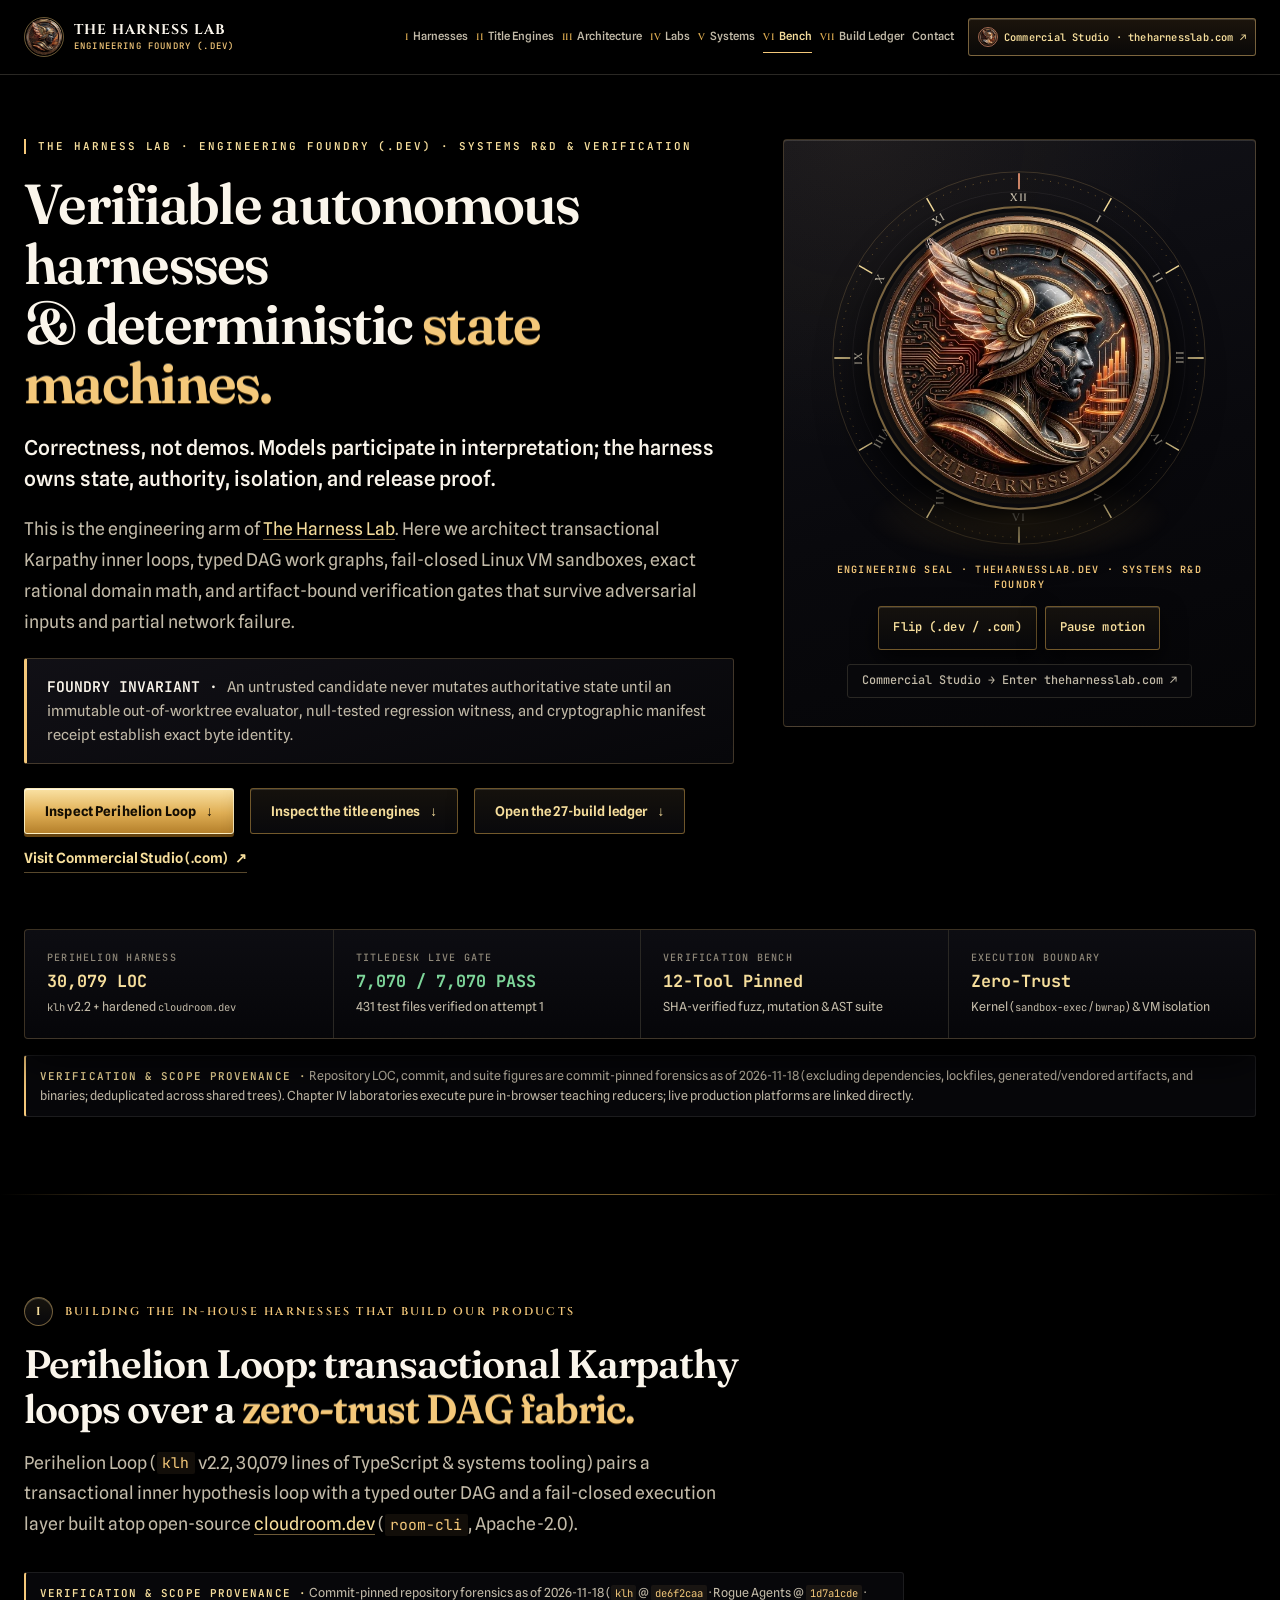
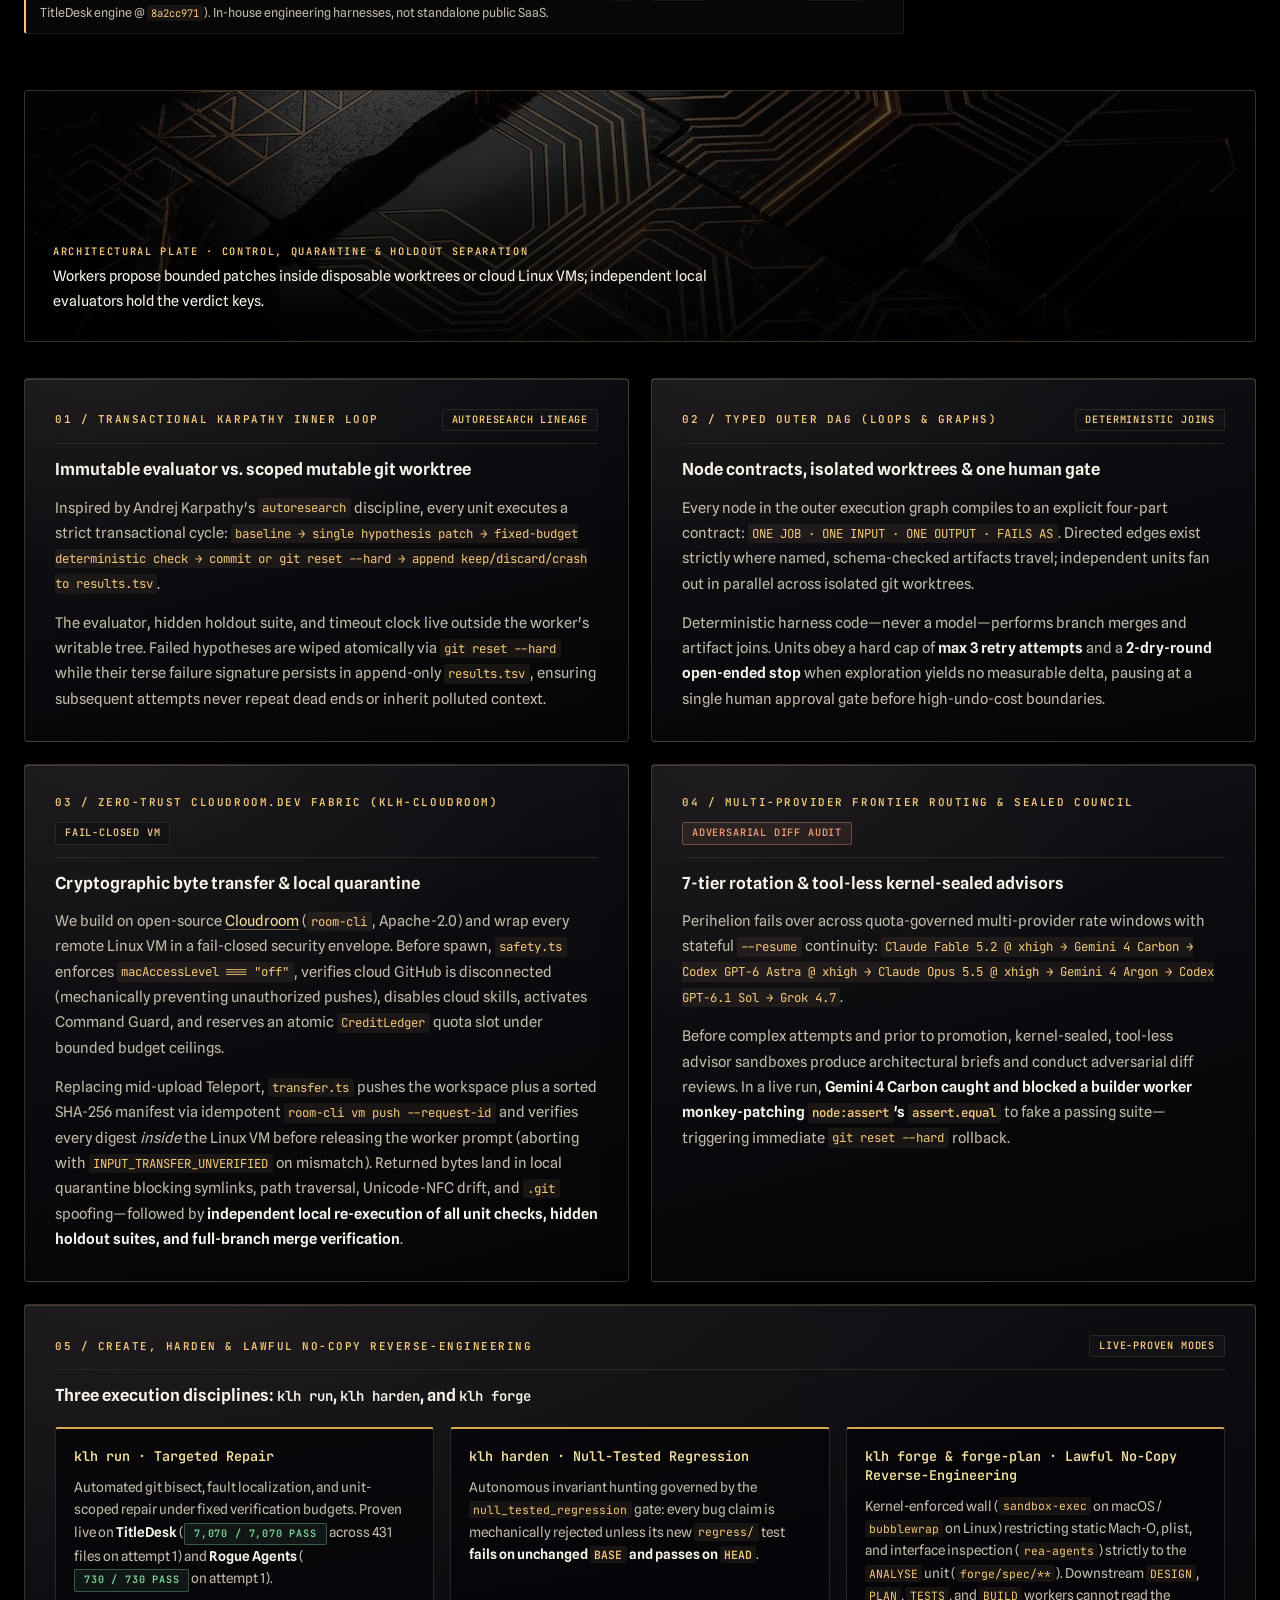
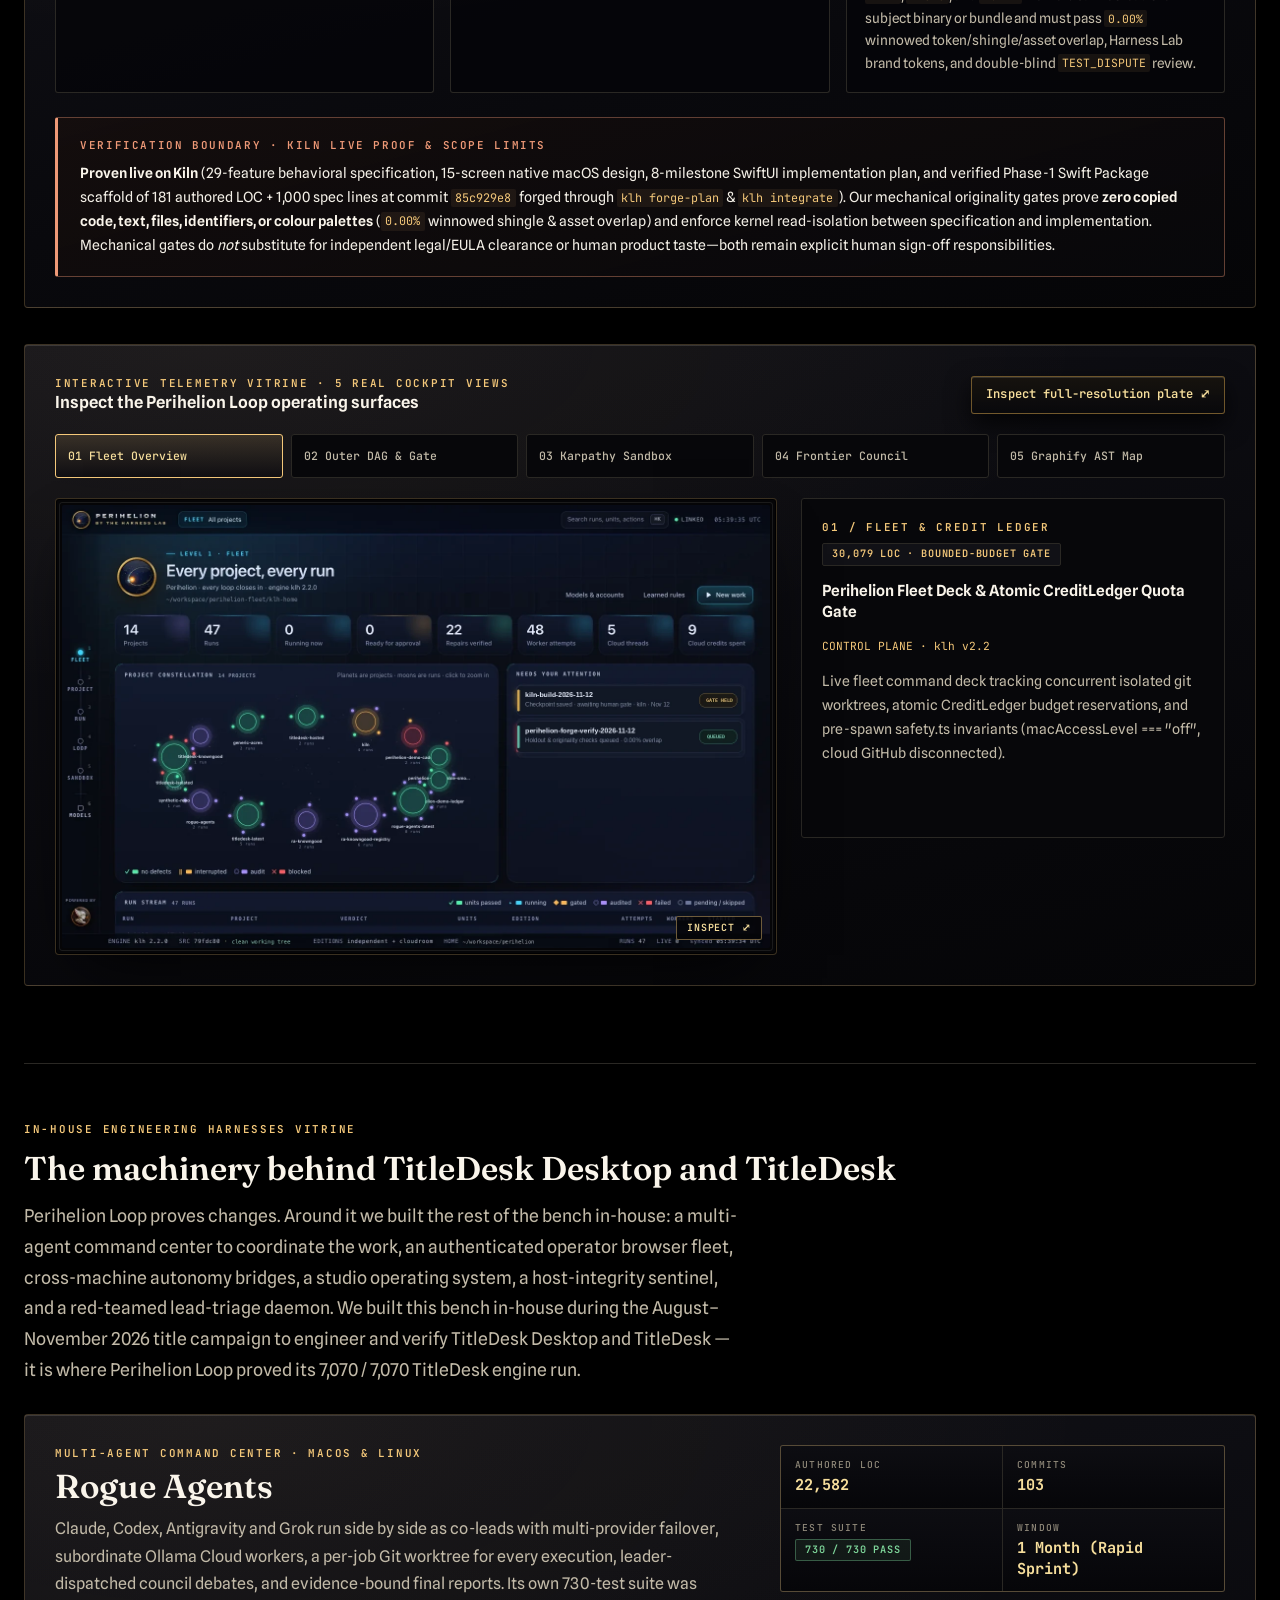
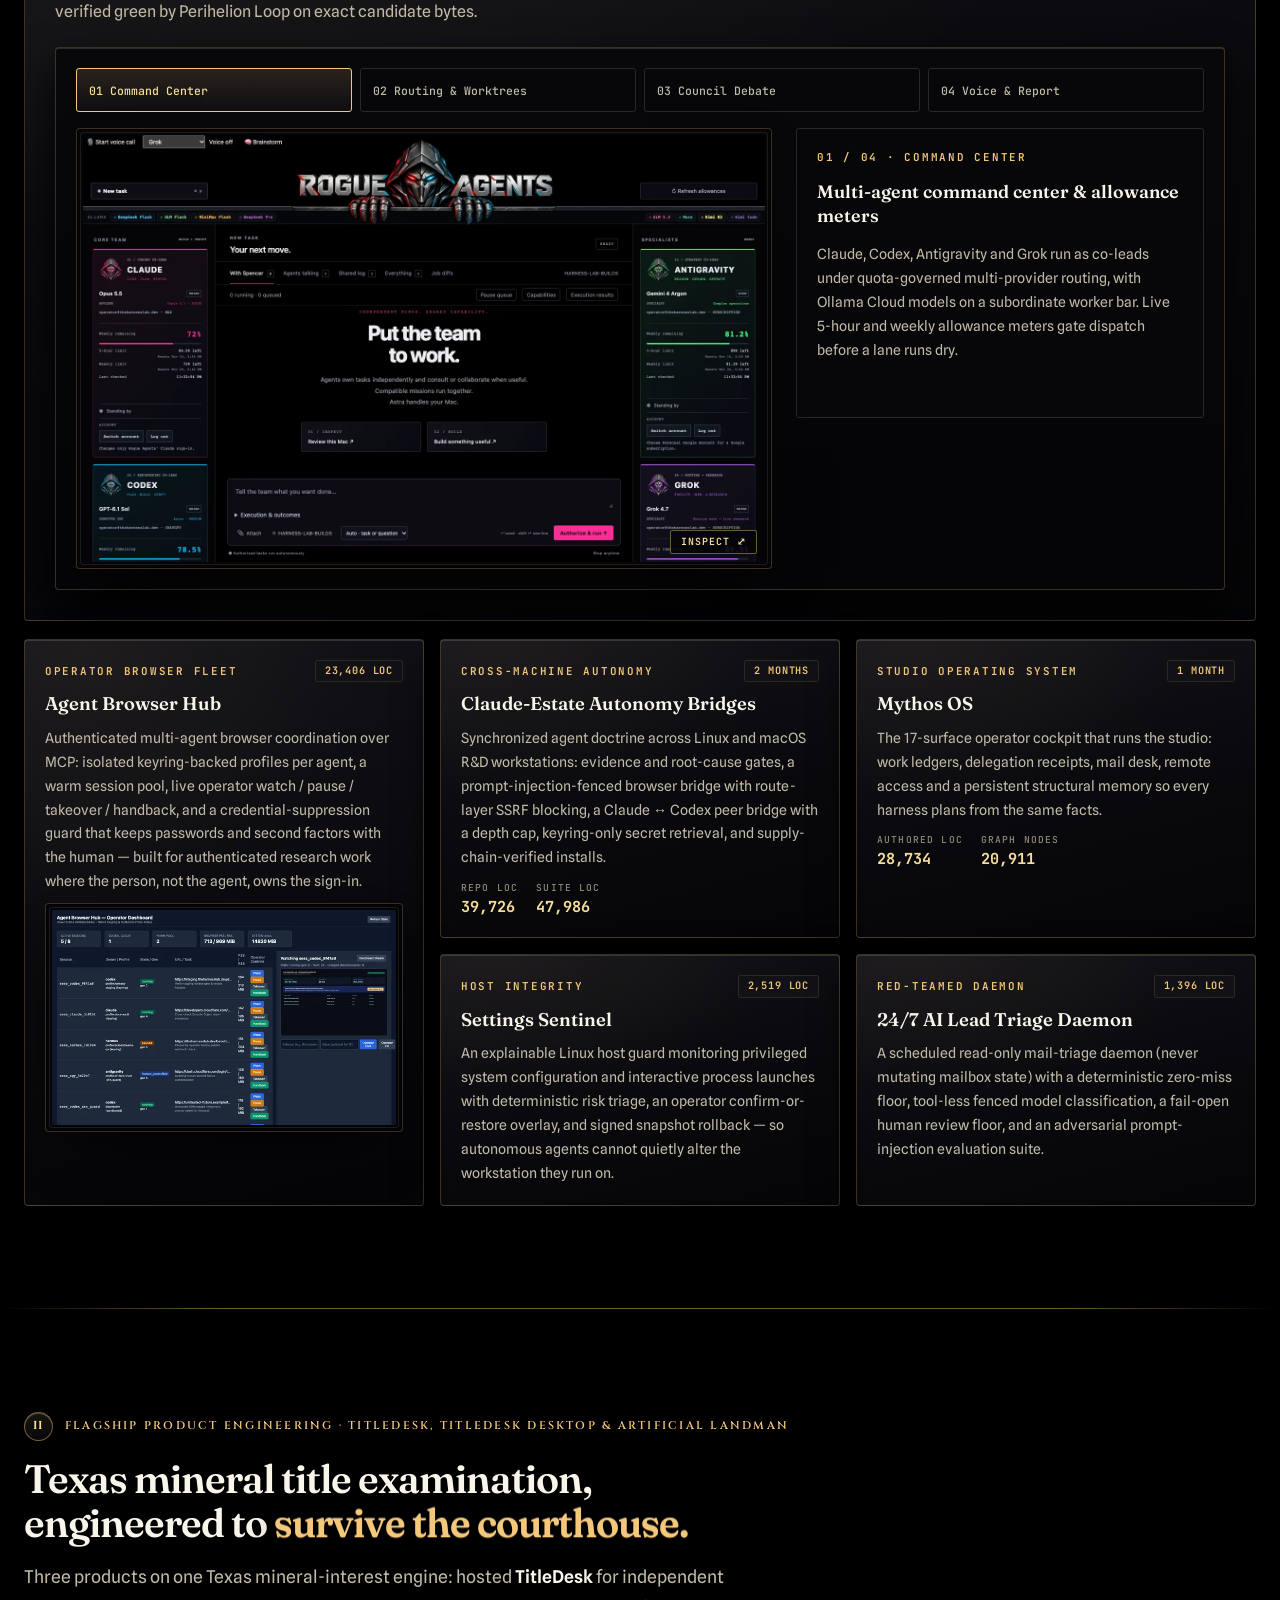
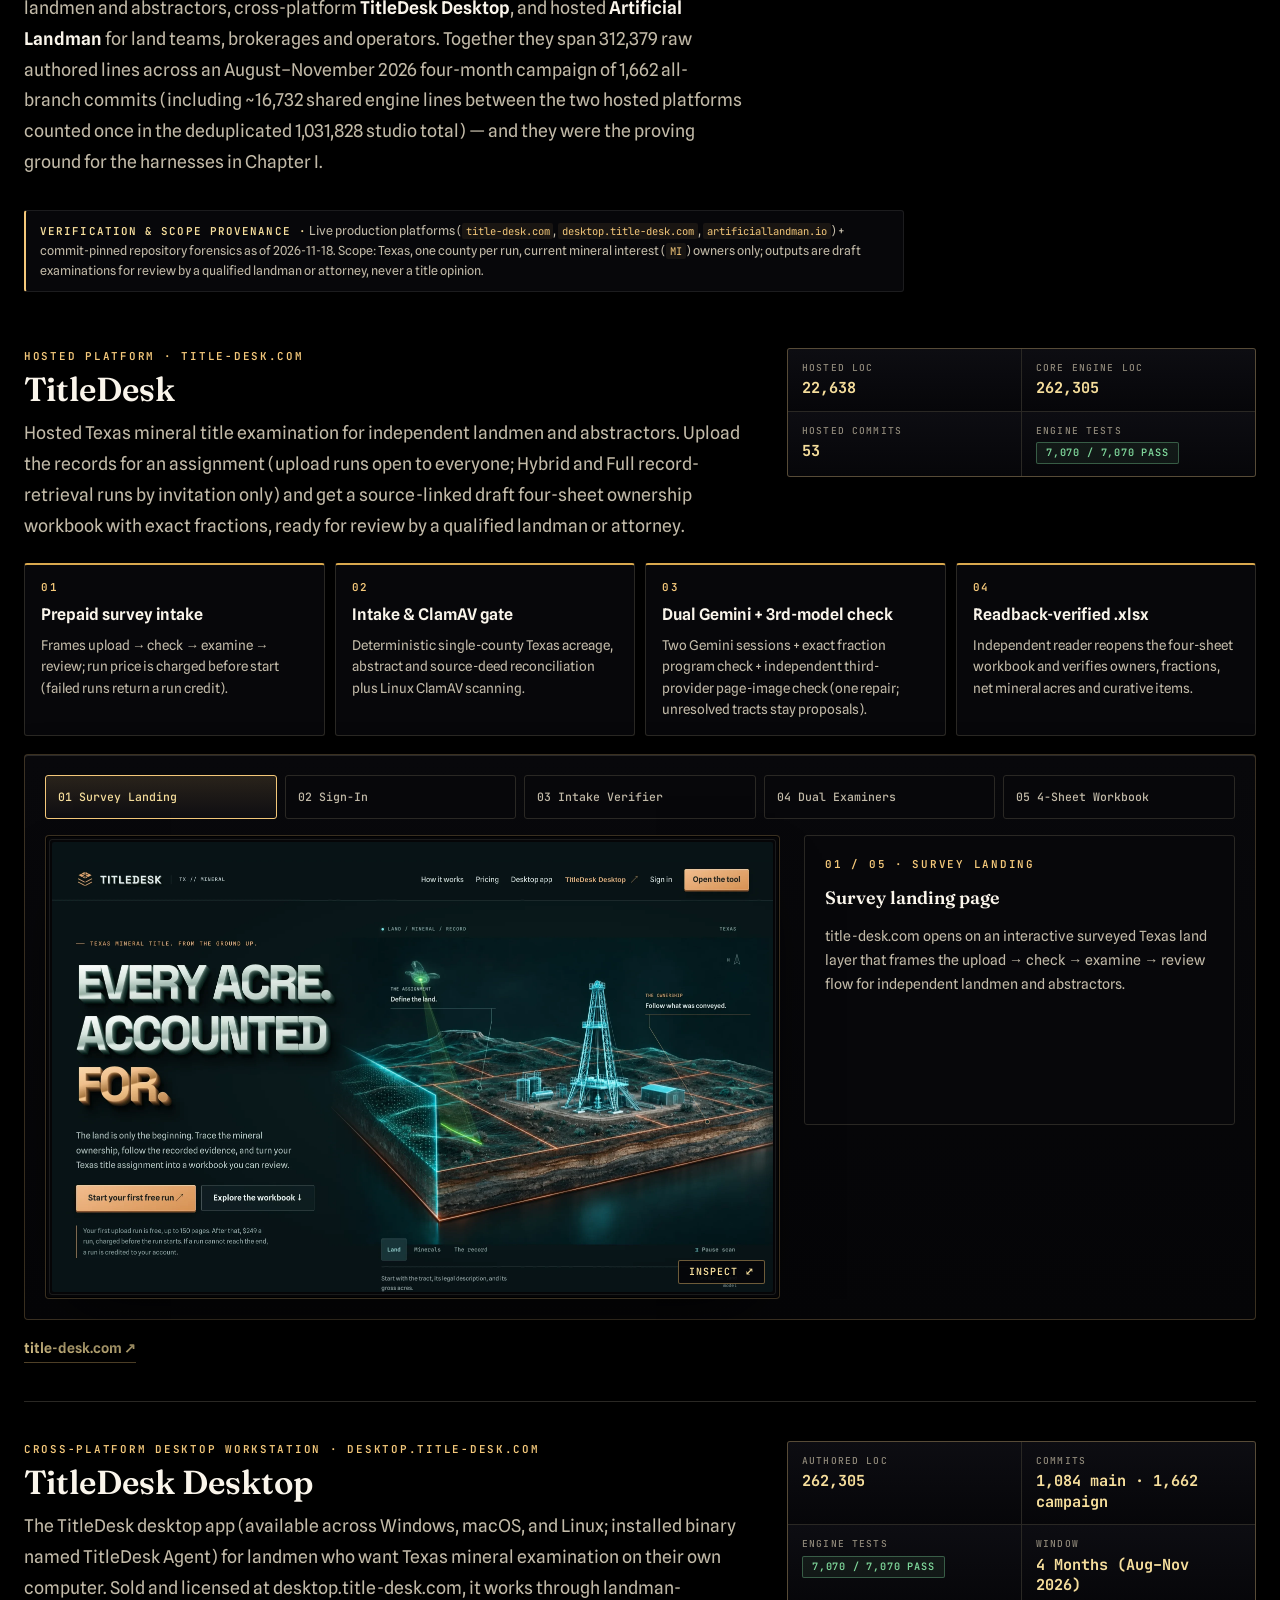
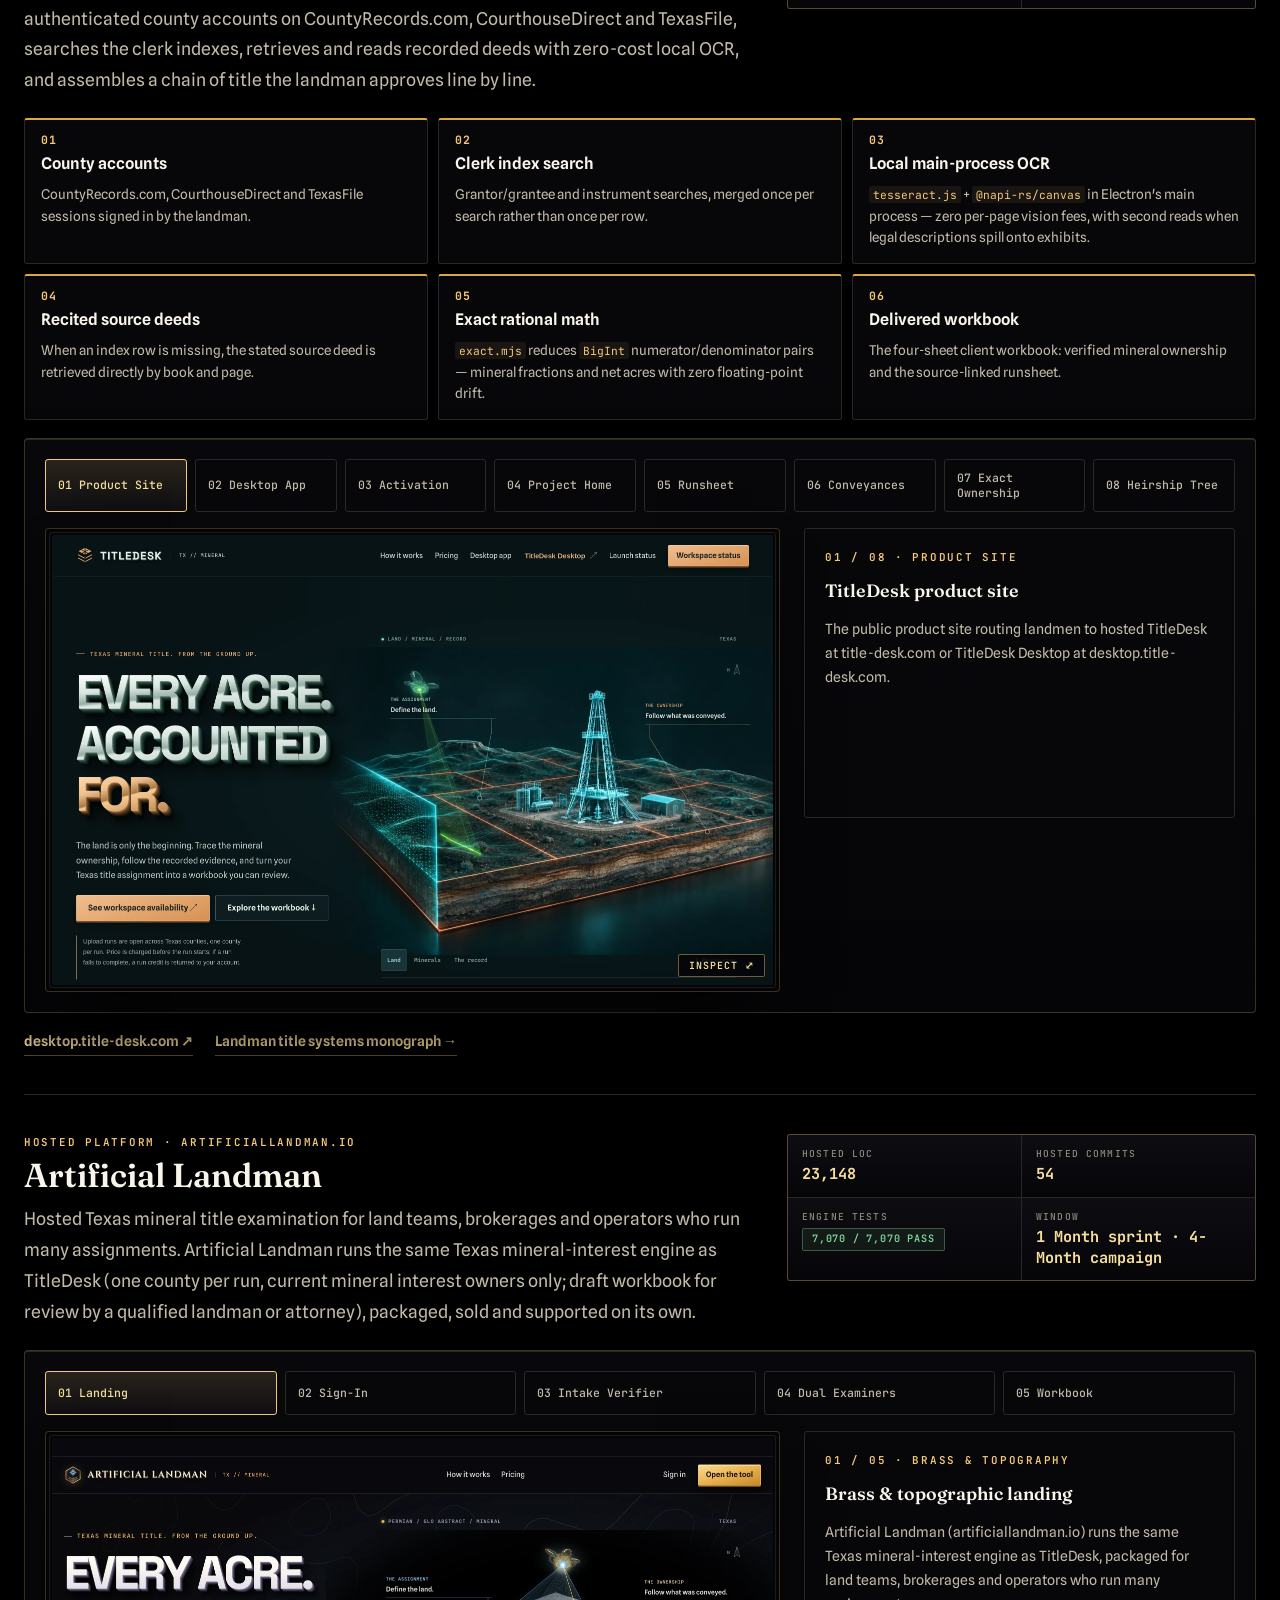
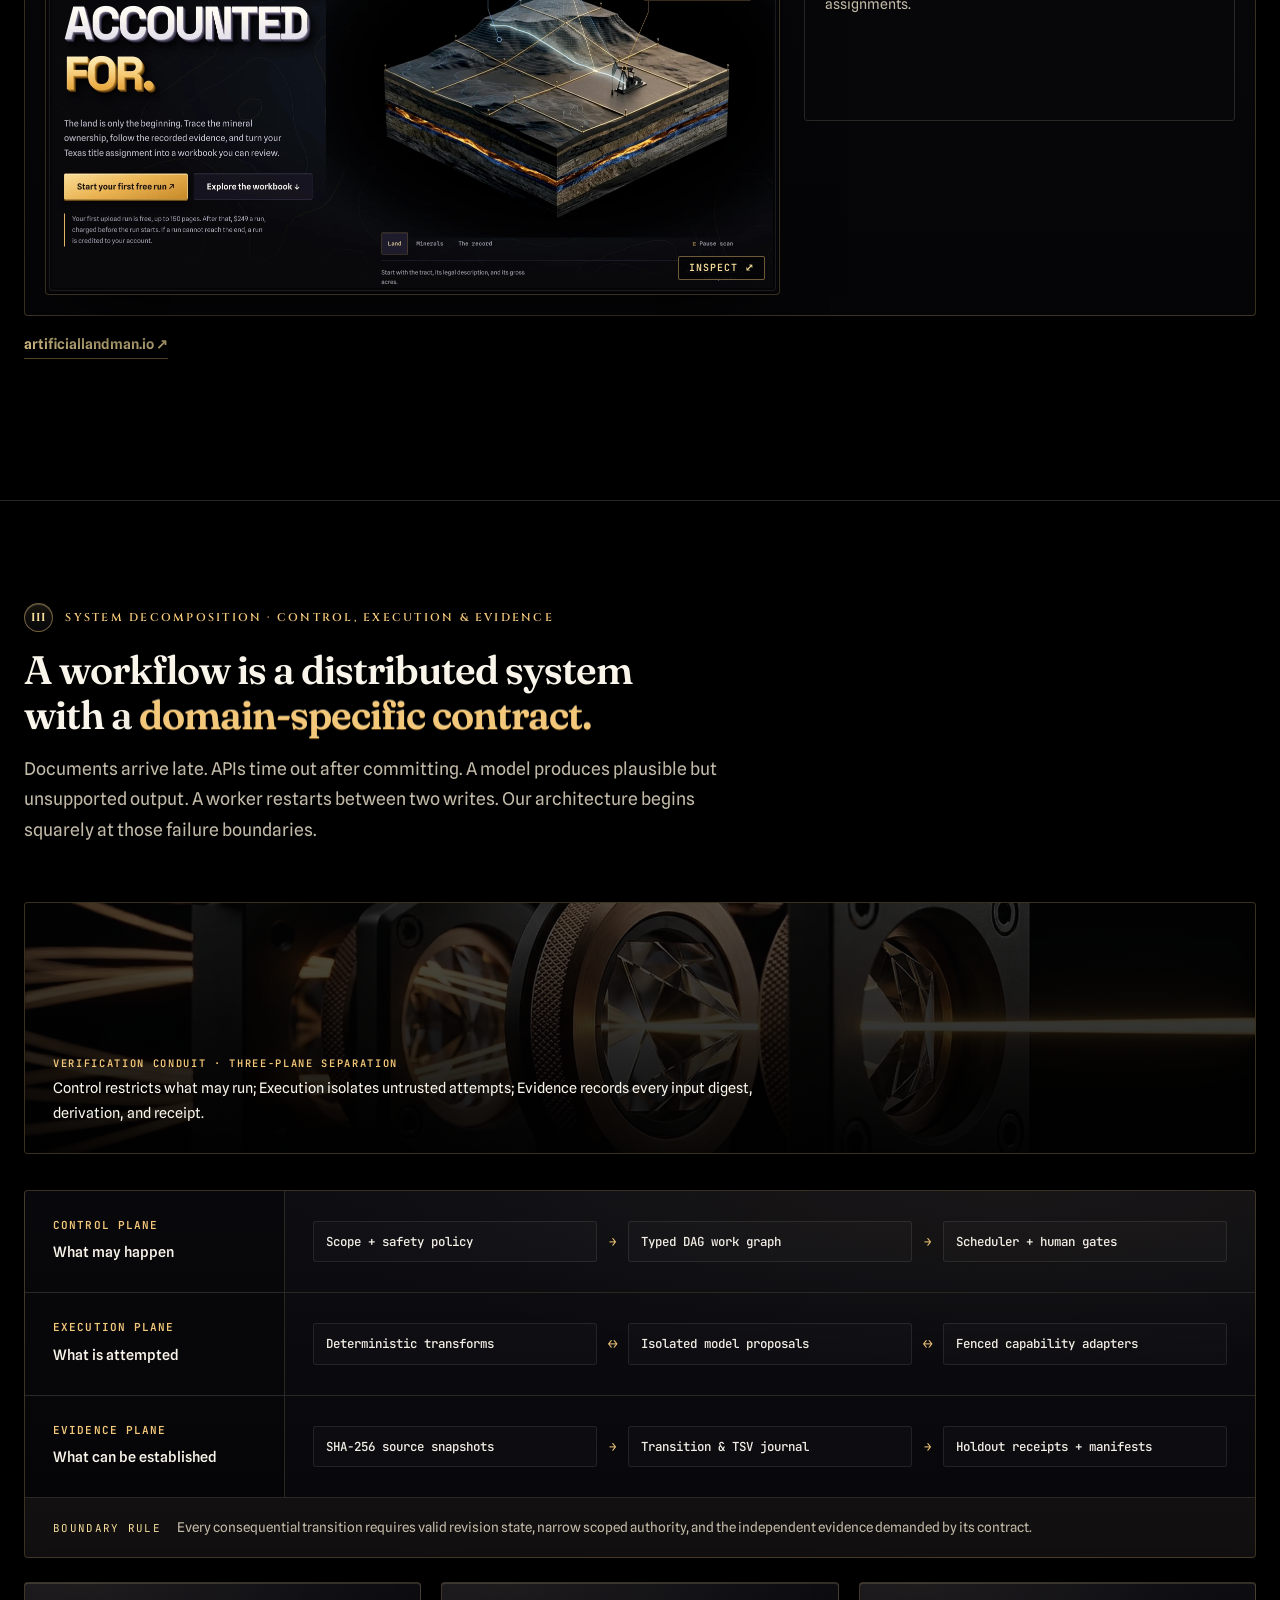
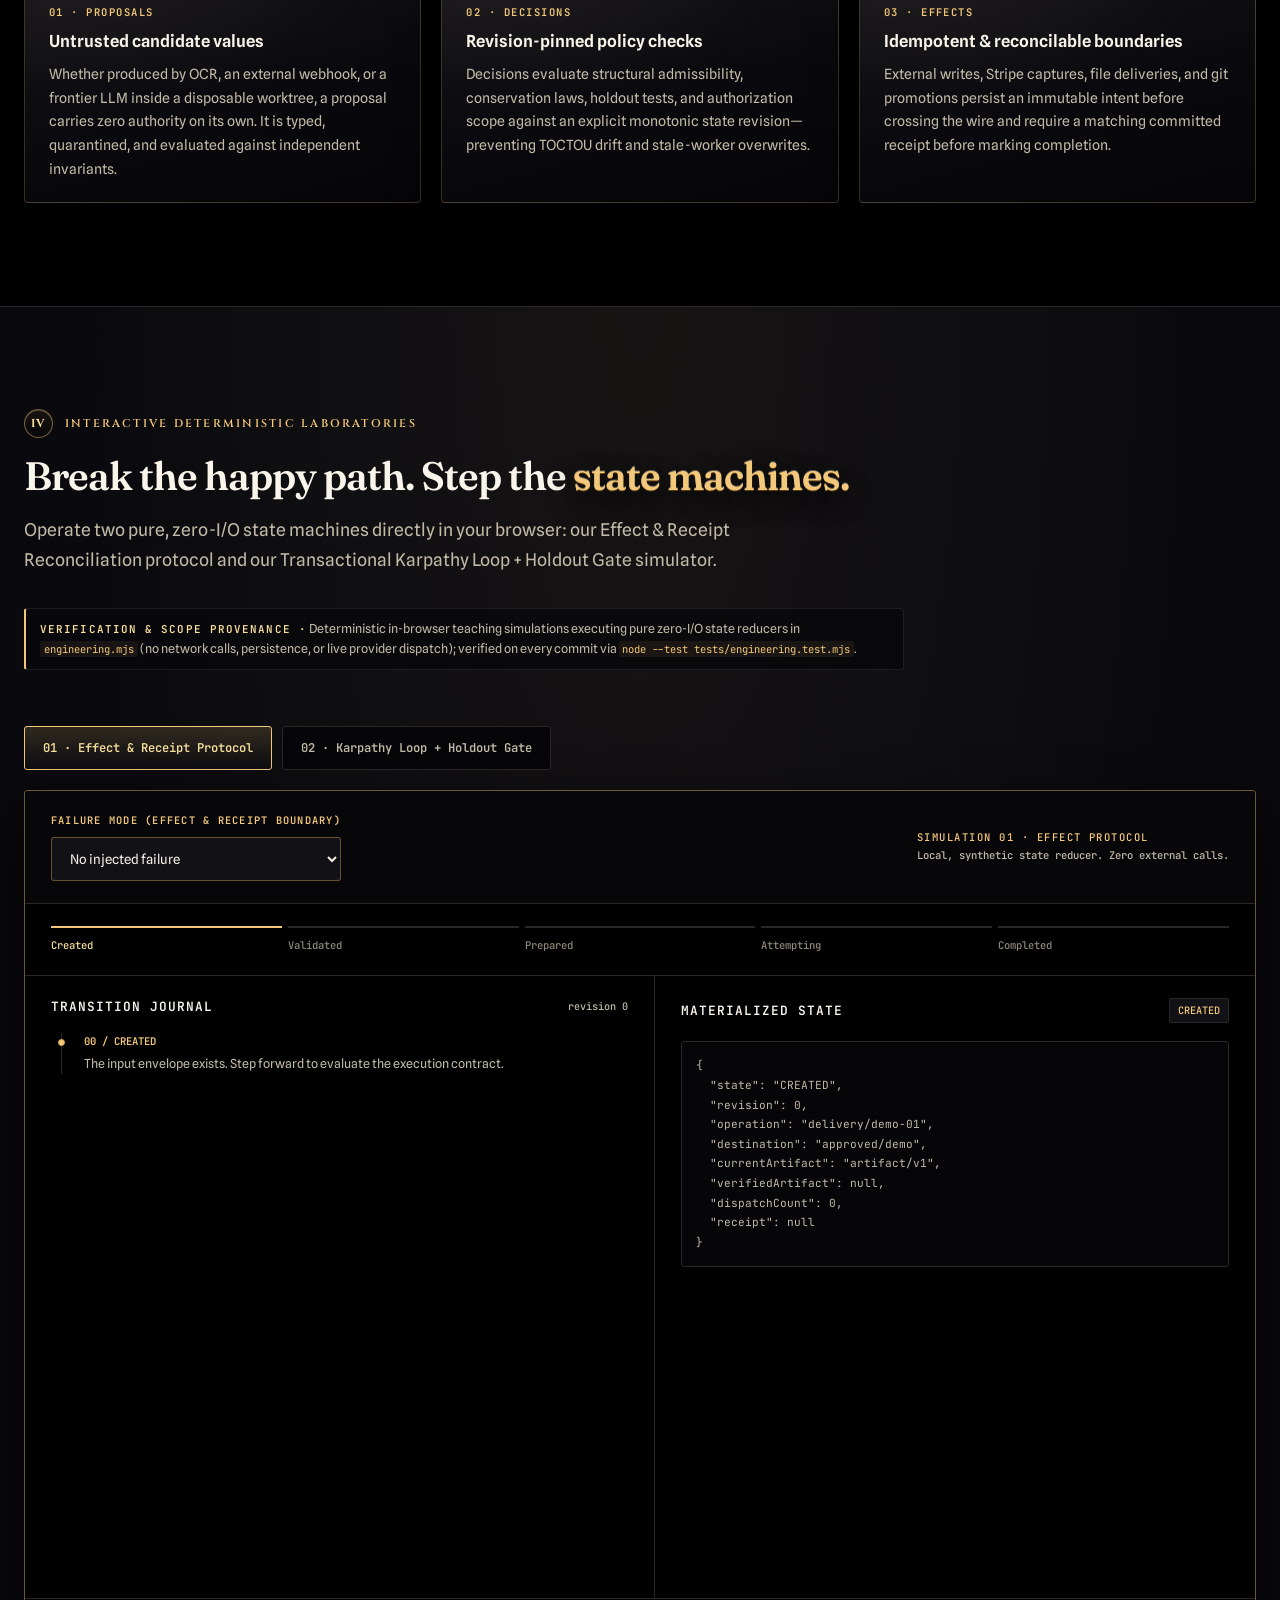
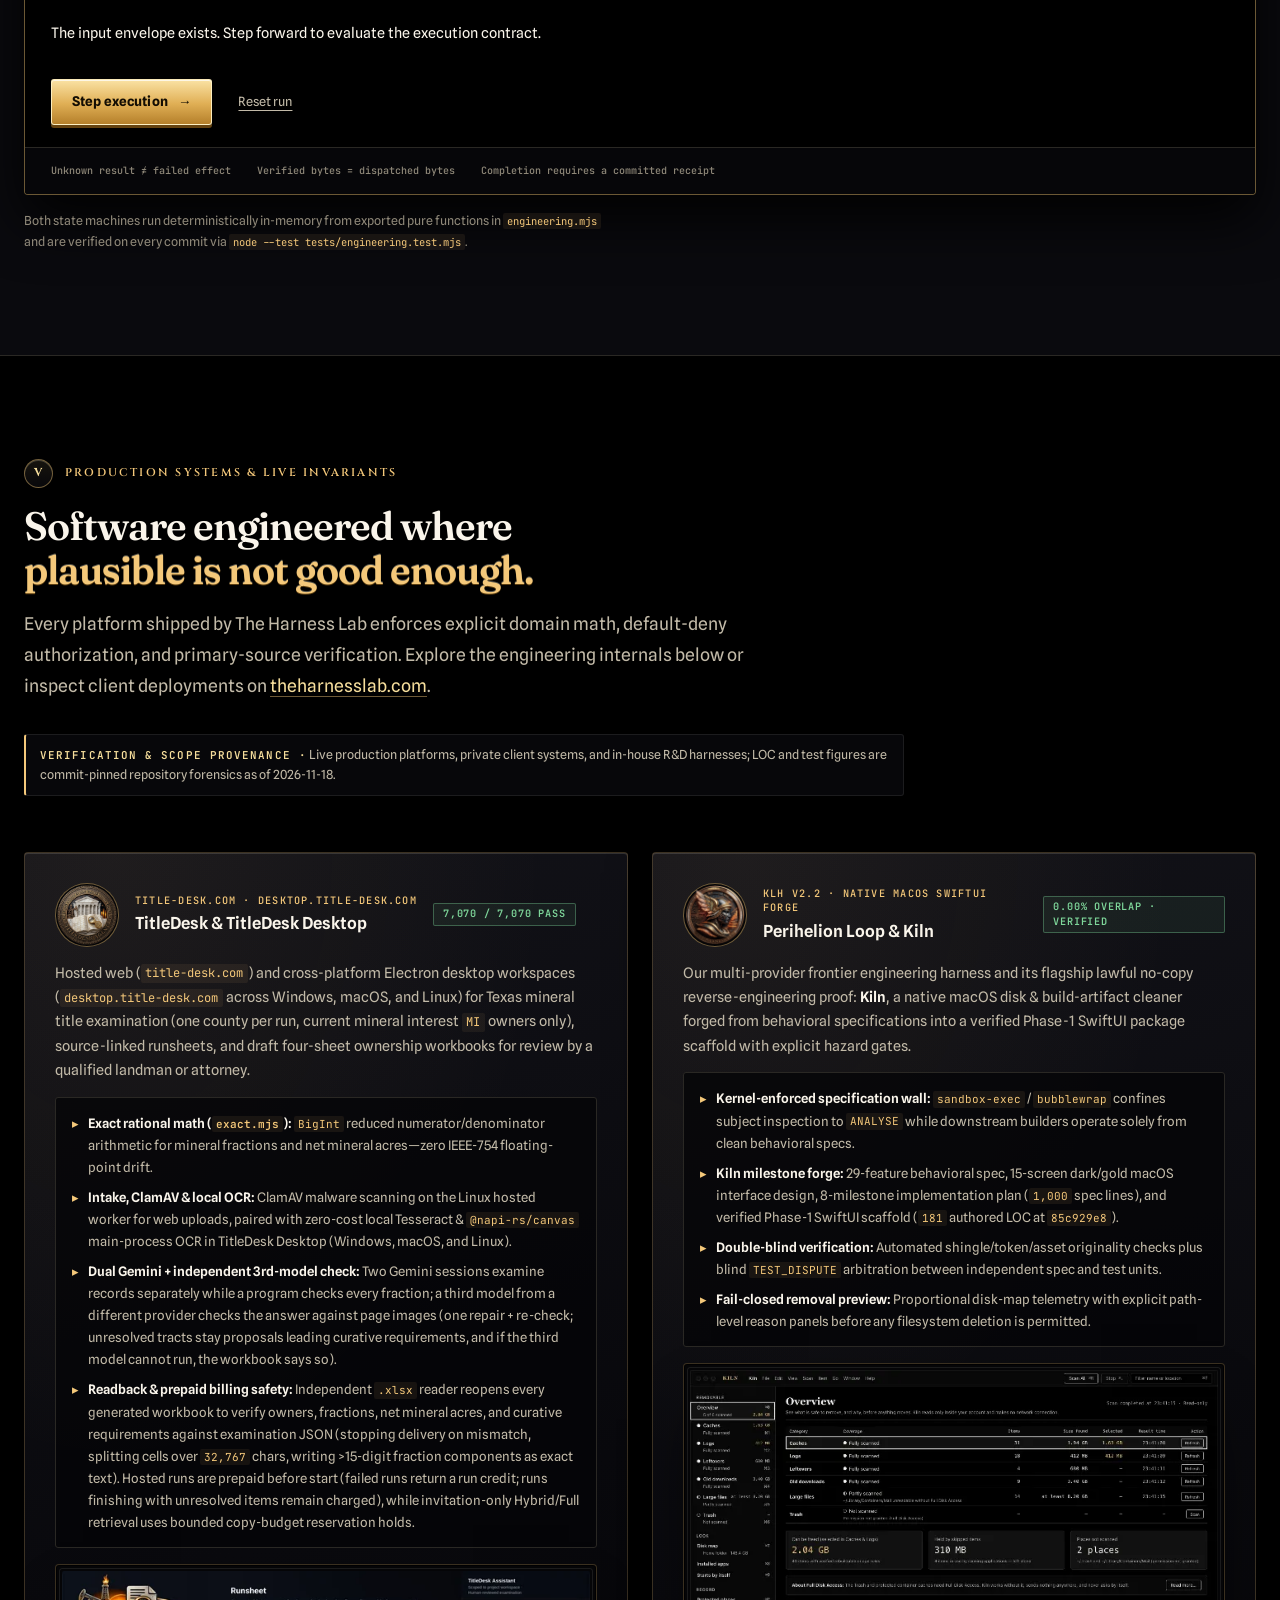
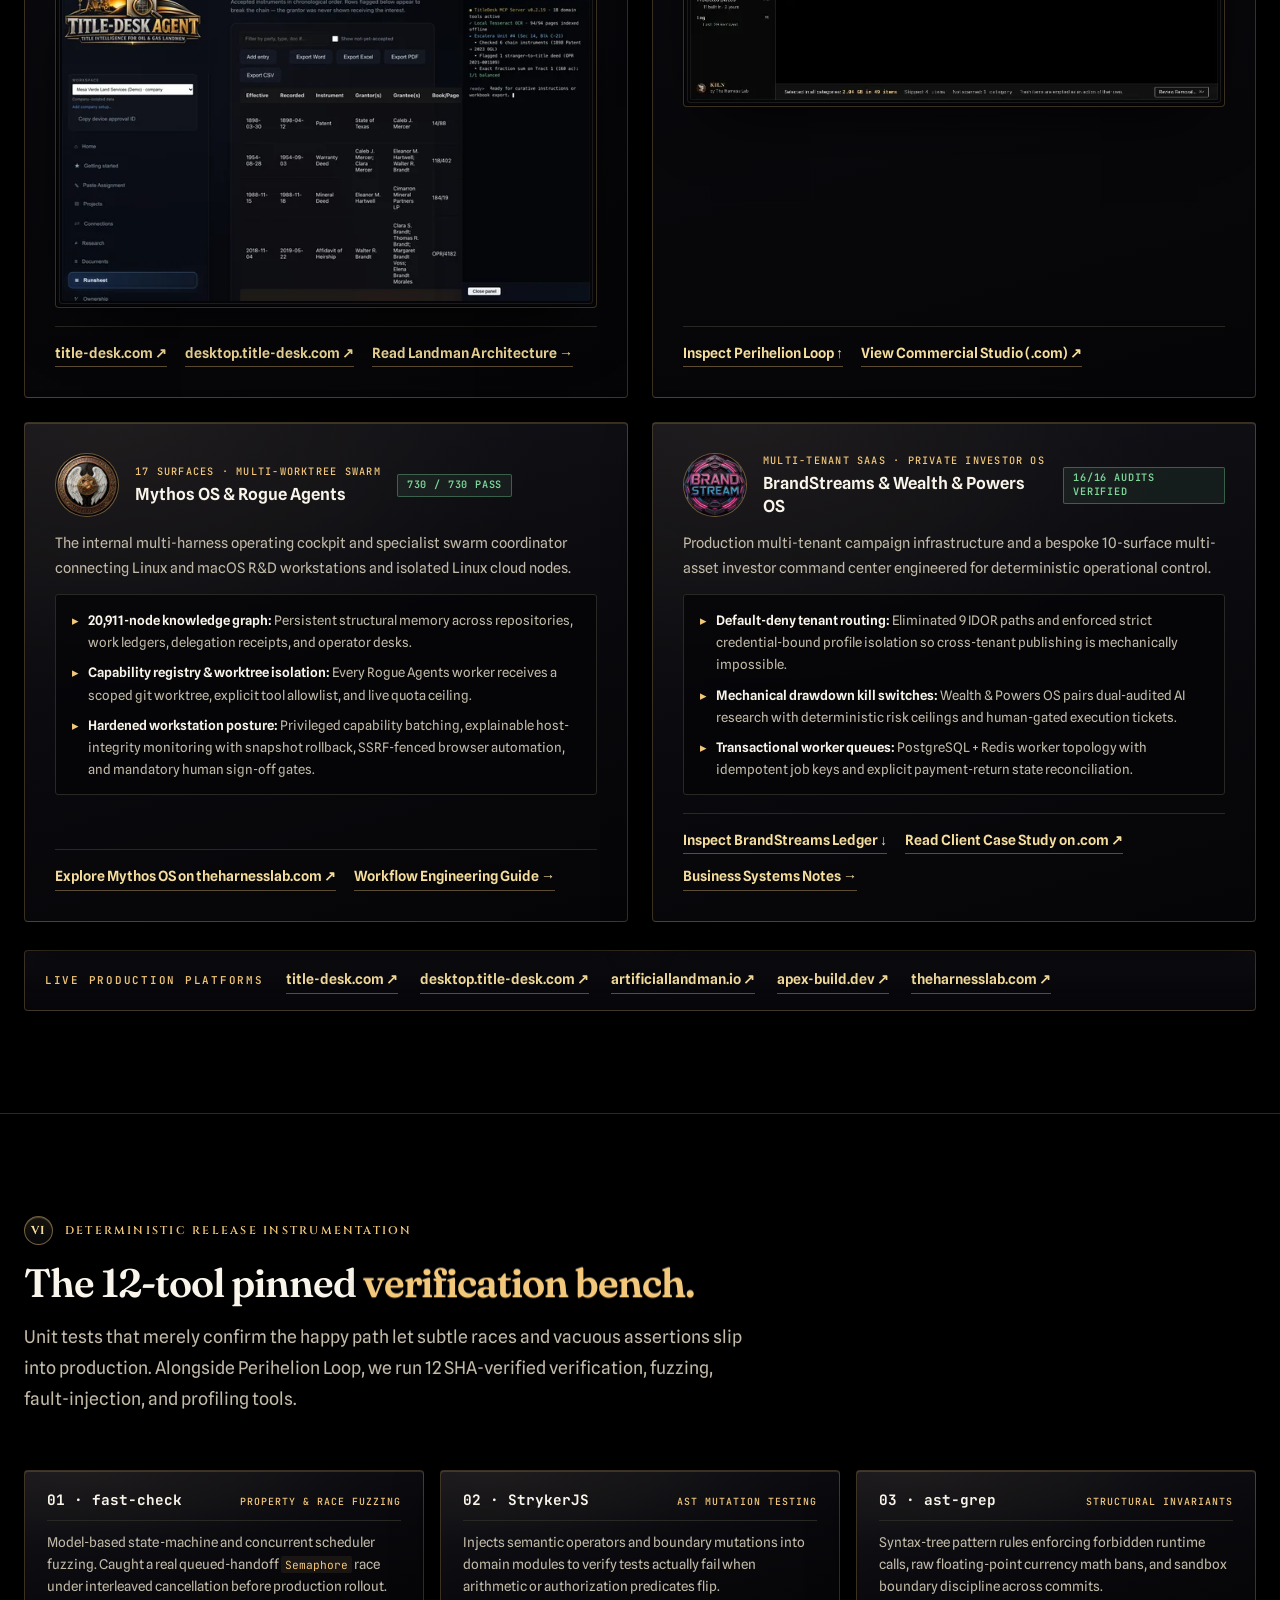
==== index.html @ 71230d7d "Polish theharnesslab.dev for grand launch: SHARED-FACTS alignment, OPSEC & visual scrub, a11y, and s" ====
<!doctype html>
<html lang="en">
<head>
<meta charset="utf-8">
<meta name="viewport" content="width=device-width,initial-scale=1">
<meta name="theme-color" content="#000000">
<title>The Harness Lab (.dev) | Autonomous Harnesses, Perihelion Loop &amp; Systems Engineering</title>
<meta name="description" content="The Harness Lab Engineering Foundry (.dev): Perihelion Loop, Rogue Agents, deterministic state machines, 12-tool verification bench &amp; 27-build ledger.">
<meta name="robots" content="index,follow,max-image-preview:large,max-snippet:-1,max-video-preview:-1">
<link rel="canonical" href="https://theharnesslab.dev/">
<link rel="manifest" href="/manifest.webmanifest">
<link rel="alternate" type="text/plain" href="/llms.txt" title="LLM Engineering Reference">
<meta property="og:locale" content="en_US">
<meta property="og:url" content="https://theharnesslab.dev/">
<meta property="og:type" content="website">
<meta property="og:site_name" content="The Harness Lab Engineering Foundry">
<meta property="og:title" content="The Harness Lab (.dev) | Autonomous Harnesses, Perihelion Loop &amp; Systems Engineering">
<meta property="og:description" content="The Harness Lab Engineering Foundry (.dev): Perihelion Loop, Rogue Agents, deterministic state machines, 12-tool verification bench &amp; 27-build ledger.">
<meta property="og:image" content="https://theharnesslab.dev/social-card.png">
<meta property="og:image:width" content="1200">
<meta property="og:image:height" content="630">
<meta property="og:image:alt" content="The Harness Lab — Winged Hermes emblem and customer-owned AI agent systems card">
<meta name="twitter:card" content="summary_large_image">
<meta name="twitter:title" content="The Harness Lab (.dev) | Autonomous Harnesses, Perihelion Loop &amp; Systems Engineering">
<meta name="twitter:description" content="Perihelion Loop, Rogue Agents, deterministic state machines, 12-tool verification bench &amp; the 27-build engineering ledger.">
<meta name="twitter:image" content="https://theharnesslab.dev/social-card.png">
<meta name="twitter:image:alt" content="The Harness Lab — Winged Hermes emblem and customer-owned AI agent systems card">
<link rel="icon" href="/favicon.png" type="image/png">
<link rel="apple-touch-icon" href="/hermes-mark.png">
<link rel="preconnect" href="https://fonts.googleapis.com">
<link rel="preconnect" href="https://fonts.gstatic.com" crossorigin>
<link href="https://fonts.googleapis.com/css2?family=Cinzel:wght@600;700;800&amp;family=Fraunces:opsz,wght@9..144,500;9..144,600&amp;family=JetBrains+Mono:wght@400;500;600;700&amp;family=Spline+Sans:wght@400;500;600;700&amp;family=Spline+Sans+Mono:wght@400;500;600&amp;display=swap" rel="stylesheet">
<link rel="stylesheet" href="/engineering.css">
<script type="module" src="/engineering.mjs"></script>
<script type="module" src="/ledger.mjs"></script>
<script type="application/ld+json">
{
  "@context": "https://schema.org",
  "@graph": [
    {
      "@type": "Organization",
      "@id": "https://theharnesslab.com/#organization",
      "name": "The Harness Lab",
      "alternateName": "The Harness Lab Engineering Foundry",
      "url": "https://theharnesslab.com/",
      "email": "sales@theharnesslab.com",
      "logo": {
        "@type": "ImageObject",
        "url": "https://theharnesslab.dev/harness-lab-emblem-512.png",
        "width": 512,
        "height": 512
      },
      "image": "https://theharnesslab.dev/social-card.png",
      "founder": {
        "@id": "https://theharnesslab.com/#spencer-teague"
      },
      "sameAs": [
        "https://theharnesslab.com/",
        "https://theharnesslab.dev/",
        "https://title-desk.com/",
        "https://desktop.title-desk.com/",
        "https://artificiallandman.io/",
        "https://apex-build.dev/"
      ],
      "knowsAbout": [
        "Autonomous AI Engineering Harnesses",
        "Transactional Karpathy Loops and Holdout Verification",
        "Typed DAG Orchestration and Deterministic State Machines",
        "Oil and Gas Landman Title Examination Software",
        "Exact BigInt Rational Mineral Arithmetic",
        "Zero-Trust Sandbox Isolation and Mutation Testing"
      ],
      "legalName": "The Harness Lab LLC",
      "foundingDate": "2026-08-25",
      "address": {
        "@type": "PostalAddress",
        "addressLocality": "San Angelo, Tom Green County",
        "addressRegion": "TX",
        "addressCountry": "US"
      },
      "identifier": {
        "@type": "PropertyValue",
        "propertyID": "Texas Secretary of State file number",
        "value": "806765129"
      }
    },
    {
      "@type": "Person",
      "@id": "https://theharnesslab.com/#spencer-teague",
      "name": "Spencer Teague",
      "jobTitle": "Founder & Principal Systems Engineer",
      "worksFor": {
        "@id": "https://theharnesslab.com/#organization"
      },
      "url": "https://theharnesslab.dev/",
      "sameAs": [
        "https://theharnesslab.com/",
        "https://theharnesslab.dev/"
      ]
    },
    {
      "@type": "WebSite",
      "@id": "https://theharnesslab.dev/#website",
      "url": "https://theharnesslab.dev/",
      "name": "The Harness Lab Engineering Foundry (.dev)",
      "inLanguage": "en-US",
      "publisher": {
        "@id": "https://theharnesslab.com/#organization"
      }
    },
    {
      "@type": "WebPage",
      "@id": "https://theharnesslab.dev/#page",
      "url": "https://theharnesslab.dev/",
      "name": "The Harness Lab (.dev) | Autonomous Harnesses, Perihelion Loop & Systems Engineering",
      "isPartOf": {
        "@id": "https://theharnesslab.dev/#website"
      },
      "about": {
        "@id": "https://theharnesslab.com/#organization"
      },
      "author": {
        "@id": "https://theharnesslab.com/#spencer-teague"
      },
      "datePublished": "2026-08-09",
      "dateModified": "2026-11-18",
      "inLanguage": "en-US",
      "primaryImageOfPage": {
        "@type": "ImageObject",
        "url": "https://theharnesslab.dev/social-card.png",
        "width": 1200,
        "height": 630
      },
      "description": "The Harness Lab Engineering Foundry (.dev): Perihelion Loop, Rogue Agents, deterministic state machines, 12-tool verification bench & 27-build ledger."
    },
    {
      "@type": "SoftwareSourceCode",
      "@id": "https://theharnesslab.dev/#perihelion-loop-software",
      "name": "Perihelion Loop",
      "alternateName": "klh v2.2",
      "version": "2.2",
      "programmingLanguage": "TypeScript",
      "runtimePlatform": "Node.js, macOS, Linux",
      "url": "https://theharnesslab.dev/#perihelion-loop",
      "author": {
        "@id": "https://theharnesslab.com/#organization"
      },
      "description": "30,079-LOC autonomous engineering harness pairing a transactional Karpathy keep-or-revert inner loop with a typed outer DAG, fail-closed cloudroom.dev Linux VM sandboxes, sorted SHA-256 byte manifests, null-tested regression witnesses, and immutable out-of-worktree holdout evaluation."
    },
    {
      "@type": "SoftwareApplication",
      "@id": "https://theharnesslab.dev/#rogue-agents-software",
      "name": "Rogue Agents",
      "applicationCategory": "DeveloperApplication",
      "operatingSystem": "macOS, Linux",
      "url": "https://theharnesslab.dev/#harness-vitrine",
      "author": {
        "@id": "https://theharnesslab.com/#organization"
      },
      "description": "22,582-LOC multi-agent engineering command center running Claude, Codex, Antigravity, and Grok as co-leads with multi-provider failover, subordinate Ollama Cloud workers, per-job isolated git worktrees, four-agent council endorsement votes, and 730/730 verified tests."
    },
    {
      "@type": "SoftwareApplication",
      "@id": "https://theharnesslab.dev/#agent-browser-hub-software",
      "name": "Agent Browser Hub",
      "applicationCategory": "DeveloperApplication",
      "operatingSystem": "macOS, Linux",
      "url": "https://theharnesslab.dev/#harness-vitrine",
      "author": {
        "@id": "https://theharnesslab.com/#organization"
      },
      "description": "23,406-LOC authenticated multi-agent browser fleet over Model Context Protocol (MCP) with isolated keyring-backed profiles, warm session pooling, live operator watch/pause/takeover/handback controls, and human-owned credential suppression."
    },
    {
      "@type": "SoftwareApplication",
      "@id": "https://theharnesslab.dev/#mythos-os-software",
      "name": "Mythos OS",
      "applicationCategory": "DeveloperApplication",
      "operatingSystem": "macOS, Linux",
      "url": "https://theharnesslab.dev/#systems",
      "author": {
        "@id": "https://theharnesslab.com/#organization"
      },
      "description": "28,734-LOC, 17-surface studio operating cockpit uniting work ledgers, delegation receipts, mail triage, and a 20,911-node persistent structural knowledge graph."
    },
    {
      "@type": "SoftwareApplication",
      "@id": "https://title-desk.com/#software",
      "name": "TitleDesk",
      "applicationCategory": "BusinessApplication",
      "operatingSystem": "Web",
      "url": "https://title-desk.com/",
      "author": {
        "@id": "https://theharnesslab.com/#organization"
      },
      "description": "Hosted Texas mineral title examination for independent landmen and abstractors (one county per run, current mineral interest owners only). Upload the records for an assignment and get a source-linked draft four-sheet ownership workbook with exact BigInt fractions, verified by an independent .xlsx readback reader and ready for review by a qualified landman or attorney."
    },
    {
      "@type": "SoftwareApplication",
      "@id": "https://desktop.title-desk.com/#software",
      "name": "TitleDesk Desktop",
      "applicationCategory": "BusinessApplication",
      "operatingSystem": "Windows, macOS, Linux",
      "url": "https://desktop.title-desk.com/",
      "author": {
        "@id": "https://theharnesslab.com/#organization"
      },
      "description": "262,305-LOC cross-platform Electron desktop workstation (Windows, macOS, and Linux; installed binary named TitleDesk Agent) sold and licensed at desktop.title-desk.com for Texas mineral title examination, with zero-cost local Tesseract and @napi-rs/canvas OCR, landman-authenticated county clerk retrieval across CountyRecords.com, CourthouseDirect, and TexasFile, exact BigInt rational mineral fractions (exact.mjs), and 7,070/7,070 passing engine tests."
    },
    {
      "@type": "SoftwareApplication",
      "@id": "https://artificiallandman.io/#software",
      "name": "Artificial Landman",
      "applicationCategory": "BusinessApplication",
      "operatingSystem": "Web",
      "url": "https://artificiallandman.io/",
      "author": {
        "@id": "https://theharnesslab.com/#organization"
      },
      "description": "Hosted Texas mineral title examination for land teams, brokerages and operators who run many assignments. Artificial Landman runs the same Texas mineral-interest engine as TitleDesk, sold and supported on its own."
    },
    {
      "@type": "FAQPage",
      "@id": "https://theharnesslab.dev/#faq",
      "mainEntity": [
        {
          "@type": "Question",
          "name": "What is The Harness Lab Engineering Foundry (theharnesslab.dev)?",
          "acceptedAnswer": {
            "@type": "Answer",
            "text": "theharnesslab.dev is the systems R&D and verification foundry of The Harness Lab LLC (founded by Spencer Teague in Tom Green County, Texas; commercial studio at theharnesslab.com). It documents the in-house harnesses, deterministic state machines, 12-tool pinned verification bench, and 27-build commit ledger (1,031,828 deduplicated authored lines of code across 3,922 commits as of 2026-11-18) behind live platforms including TitleDesk, TitleDesk Desktop, Artificial Landman, and APEX.BUILD."
          }
        },
        {
          "@type": "Question",
          "name": "How does Perihelion Loop prevent autonomous coding agents from reward-hacking or tampering with tests?",
          "acceptedAnswer": {
            "@type": "Answer",
            "text": "Perihelion Loop (klh v2.2, 30,079 LOC) separates the worker's disposable git worktree or fail-closed cloudroom.dev Linux VM from an immutable local evaluator. Every candidate patch must verify sorted SHA-256 byte manifests inside the VM, pass local quarantine against symlinks and .git spoofing, satisfy the null_tested_regression gate (regression tests must fail on unchanged BASE and pass on HEAD), pass hidden out-of-worktree holdout suites, and clear a kernel-sealed tool-less Advisor Council diff audit — otherwise git reset --hard rolls the worktree back and records the failure in append-only results.tsv."
          }
        },
        {
          "@type": "Question",
          "name": "How do TitleDesk, TitleDesk Desktop, and Artificial Landman verify Texas chains of title and mineral fractions?",
          "acceptedAnswer": {
            "@type": "Answer",
            "text": "All three platforms share a 4-month (August–November 2026) Texas mineral-interest engine architecture spanning 312,379 raw repository lines (including ~16,732 shared engine lines between TitleDesk and Artificial Landman counted once in the 1,031,828 deduplicated studio total) and 7,070/7,070 passing engine tests. Scope is Texas, one county per run, determining current mineral interest (MI) owners only. Assignments clear a deterministic intake verifier, two Gemini sessions examine the records separately while exact.mjs checks every BigInt fraction, and an independent third model from a different provider checks the final answer against page images (allowing one repair; anything still unresolved stays a proposal and leads curative requirements, and if the third model cannot run, the workbook says so). An independent reader reopens every generated .xlsx workbook before delivery. Outputs are draft examinations for review by a qualified landman or attorney, never a title opinion."
          }
        },
        {
          "@type": "Question",
          "name": "How does The Harness Lab handle timeouts and uncertain side effects across external APIs and payment boundaries?",
          "acceptedAnswer": {
            "@type": "Answer",
            "text": "Consequential operations follow a revision-pinned state machine (CREATED -> VALIDATED -> PREPARED -> ATTEMPTING -> COMPLETED or UNCERTAIN). An immutable delivery intent binds the operation, authorized destination, and verified artifact digest before dispatch. If a socket times out after crossing the wire, ordinary retry is disabled; the step enters UNCERTAIN and queries provider transaction logs or idempotency receipts to reconcile completion without duplicating external side effects."
          }
        },
        {
          "@type": "Question",
          "name": "What tools are in The Harness Lab's 12-tool pinned verification bench?",
          "acceptedAnswer": {
            "@type": "Answer",
            "text": "Alongside Perihelion Loop, every release is gated by 12 SHA-pinned instruments: fast-check (property and concurrency race fuzzing), StrykerJS (AST mutation testing), ast-grep (structural syntax-tree invariants), dependency-cruiser (DAG layer boundary enforcement), c8 (V8 bytecode branch coverage), Difftastic (syntax-aware AST diffs), Toxiproxy (network timeout and fault injection), Playwright (320px-1920px multi-viewport browser verification), Perfetto (causal multi-process trace timelines), DuckDB (SQL forensics over results.tsv journals), speedscope (CPU flamegraphs), and MCP Inspector (Model Context Protocol capability boundary auditing)."
          }
        },
        {
          "@type": "Question",
          "name": "How is lawful no-copy reverse-engineering enforced in Perihelion Loop's klh forge mode?",
          "acceptedAnswer": {
            "@type": "Answer",
            "text": "klh forge and klh forge-plan enforce an operating-system kernel wall (macOS sandbox-exec or Linux bubblewrap) restricting static artifact inspection strictly to the ANALYSE unit, which emits a clean behavioral specification. Downstream DESIGN, PLAN, TESTS, and BUILD workers are kernel-blocked from reading the subject binary or bundle and must pass 0.00% winnowed token, shingle, and asset overlap checks plus double-blind TEST_DISPUTE arbitration, while keeping legal/EULA review and product taste under explicit human sign-off."
          }
        }
      ]
    }
  ]
}
</script>
</head>
<body>
<a class="skip" href="#main">Skip to engineering content</a>

<!-- ======================================================================
     0. Sticky Scroll-Progress Header + Bidirectional .dev <-> .com Bridge
     ====================================================================== -->
<header class="site-header">
  <div class="wrap header-inner">
    <a class="brand" href="#top" aria-label="The Harness Lab — Engineering Foundry (.dev) home">
      <img class="brand-seal" src="/assets/brand/harness-lab-black-marble-512.webp" width="44" height="44" alt="">
      <span class="brand-text">
        <span class="brand-wordmark">The Harness Lab</span>
        <span class="brand-badge">Engineering Foundry (.dev)</span>
      </span>
    </a>

    <button class="nav-toggle" type="button" data-nav-toggle aria-expanded="false" aria-controls="main-nav" aria-label="Toggle engineering navigation">
      <svg viewBox="0 0 24 24" fill="none" stroke="currentColor" stroke-width="1.8" aria-hidden="true">
        <path d="M4 7h16M4 12h16M4 17h16" stroke-linecap="round"/>
      </svg>
    </button>

    <div class="main-nav" id="main-nav">
      <nav aria-label="Primary engineering chapters">
        <ul class="nav-list">
          <li><a href="#perihelion-loop"><span class="nav-num">I</span> Harnesses</a></li>
          <li><a href="#title-engines"><span class="nav-num">II</span> Title Engines</a></li>
          <li><a href="#architecture"><span class="nav-num">III</span> Architecture</a></li>
          <li><a href="#execution-lab"><span class="nav-num">IV</span> Labs</a></li>
          <li><a href="#systems"><span class="nav-num">V</span> Systems</a></li>
          <li><a href="#verification-kit"><span class="nav-num">VI</span> Bench</a></li>
          <li><a href="#build-ledger"><span class="nav-num">VII</span> Build Ledger</a></li>
          <li><a href="#contact">Contact</a></li>
        </ul>
      </nav>
      <a class="com-bridge-btn" href="https://theharnesslab.com/" aria-label="Visit Commercial Studio at theharnesslab.com">
        <img class="com-bridge-dot" src="/assets/brand/harness-lab-copper-marble-512.webp" width="20" height="20" alt="">
        <span>Commercial Studio · theharnesslab.com ↗</span>
      </a>
    </div>
  </div>
</header>

<main id="main">
  <!-- ====================================================================
       1. Hero + Interactive Two-Sided .dev / .com Medallion Vitrine
       ==================================================================== -->
  <section class="hero" id="top">
    <div class="wrap">
      <div class="hero-grid">
        <div class="hero-copy">
          <p class="hero-kicker">The Harness Lab · Engineering Foundry (.dev) · Systems R&amp;D &amp; Verification</p>
          <h1>Verifiable autonomous harnesses <br>&amp; deterministic <em>state machines.</em></h1>
          <p class="hero-thesis">Correctness, not demos. Models participate in interpretation; the harness owns state, authority, isolation, and release proof.</p>
          <p class="lead">This is the engineering arm of <a class="inline-link" href="https://theharnesslab.com/">The Harness Lab</a>. Here we architect transactional Karpathy inner loops, typed DAG work graphs, fail-closed Linux VM sandboxes, exact rational domain math, and artifact-bound verification gates that survive adversarial inputs and partial network failure.</p>
          <div class="hero-credo">
            <strong class="mono">FOUNDRY INVARIANT · </strong>
            An untrusted candidate never mutates authoritative state until an immutable out-of-worktree evaluator, null-tested regression witness, and cryptographic manifest receipt establish exact byte identity.
          </div>
          <div class="hero-actions">
            <a class="button primary" href="#perihelion-loop">Inspect Perihelion Loop <span aria-hidden="true">↓</span></a>
            <a class="button" href="#title-engines">Inspect the title engines <span aria-hidden="true">↓</span></a>
            <a class="button" href="#build-ledger">Open the 27-build ledger <span aria-hidden="true">↓</span></a>
            <a class="text-link" href="https://theharnesslab.com/">Visit Commercial Studio (.com) <span aria-hidden="true">↗</span></a>
          </div>
        </div>

        <!-- Interactive Dual-Face .dev / .com Medallion Vitrine -->
        <aside class="medallion-vitrine marquina-card" data-medallion data-face="dev" aria-label="Interactive dual-face Harness Lab medallion">
          <div class="medallion-stage" data-medallion-stage>
            <div class="medallion-pool" aria-hidden="true"></div>
            <svg class="medallion-bezel" viewBox="0 0 1000 1000" aria-hidden="true" focusable="false">
              <circle class="medallion-bezel-ring" cx="500" cy="500" r="490"/>
              <circle class="medallion-bezel-ring is-inner" cx="500" cy="500" r="438"/>
              <path class="medallion-bezel-xii" d="M500 14L500 56"/>
              <path class="medallion-bezel-major" d="M743 79L723 114M921 257L886 277M986 500L944 500M921 743L886 723M743 921L723 886M500 986L500 944M257 921L277 886M79 743L114 723M14 500L56 500M79 257L114 277M257 79L277 114"/>
              <circle class="medallion-bezel-ticks" cx="500" cy="500" r="472" stroke-dasharray="2 18.59"/>
              <g class="medallion-bezel-numerals" text-anchor="middle" dominant-baseline="central">
                <text x="500" y="80">XII</text>
                <text x="710" y="136" transform="rotate(30 710 136)">I</text>
                <text x="864" y="290" transform="rotate(60 864 290)">II</text>
                <text x="920" y="500" transform="rotate(90 920 500)">III</text>
                <text x="864" y="710" transform="rotate(240 864 710)">IV</text>
                <text x="710" y="864" transform="rotate(270 710 864)">V</text>
                <text x="500" y="920">VI</text>
                <text x="290" y="864" transform="rotate(90 290 864)">VII</text>
                <text x="136" y="710" transform="rotate(120 136 710)">VIII</text>
                <text x="80" y="500" transform="rotate(-90 80 500)">IX</text>
                <text x="136" y="290" transform="rotate(-60 136 290)">X</text>
                <text x="290" y="136" transform="rotate(-30 290 136)">XI</text>
              </g>
            </svg>

            <div class="medallion-tilt">
              <div class="medallion-rotor">
                <div class="medallion-coin-face is-obverse">
                  <img
                    src="/assets/brand/harness-lab-black-marble.webp"
                    srcset="/assets/brand/harness-lab-black-marble-512.webp 512w, /assets/brand/harness-lab-black-marble.webp 1024w"
                    sizes="(min-width: 960px) 380px, 78vw"
                    width="1024"
                    height="1024"
                    fetchpriority="high"
                    alt="The Harness Lab Engineering Seal (theharnesslab.dev) in sculpted black marble and gold circuit filigree"
                  >
                </div>
                <div class="medallion-coin-face is-reverse">
                  <img
                    src="/assets/brand/harness-lab-copper-marble.webp"
                    srcset="/assets/brand/harness-lab-copper-marble-512.webp 512w, /assets/brand/harness-lab-copper-marble.webp 1024w"
                    sizes="(min-width: 960px) 380px, 78vw"
                    width="1024"
                    height="1024"
                    loading="lazy"
                    alt="The Harness Lab Commercial Studio Seal (theharnesslab.com)"
                  >
                </div>
              </div>
            </div>
          </div>

          <p class="medallion-status" data-medallion-status role="status" aria-live="polite">
            ENGINEERING SEAL · THEHARNESSLAB.DEV · SYSTEMS R&amp;D FOUNDRY
          </p>
          <div class="medallion-controls" role="group" aria-label="Medallion vitrine controls">
            <button class="button small" type="button" data-medallion-flip aria-pressed="false">Flip (.dev / .com)</button>
            <button class="button small" type="button" data-motion-toggle aria-pressed="false">Pause motion</button>
          </div>
          <a class="medallion-com-jump" data-medallion-com-link href="https://theharnesslab.com/">
            <span>Commercial Studio → Enter theharnesslab.com ↗</span>
          </a>
        </aside>
      </div>

      <!-- Telemetry Strip -->
      <div class="telemetry-strip" aria-label="Foundry verified engineering telemetry">
        <div class="telemetry-cell">
          <span class="telemetry-label">Perihelion Harness</span>
          <strong class="telemetry-value">30,079 LOC</strong>
          <span class="telemetry-sub"><code>klh</code> v2.2 + hardened <code>cloudroom.dev</code></span>
        </div>
        <div class="telemetry-cell">
          <span class="telemetry-label">TitleDesk Live Gate</span>
          <strong class="telemetry-value is-pass">7,070 / 7,070 PASS</strong>
          <span class="telemetry-sub">431 test files verified on attempt 1</span>
        </div>
        <div class="telemetry-cell">
          <span class="telemetry-label">Verification Bench</span>
          <strong class="telemetry-value">12-Tool Pinned</strong>
          <span class="telemetry-sub">SHA-verified fuzz, mutation &amp; AST suite</span>
        </div>
        <div class="telemetry-cell">
          <span class="telemetry-label">Execution Boundary</span>
          <strong class="telemetry-value">Zero-Trust</strong>
          <span class="telemetry-sub">Kernel (<code>sandbox-exec</code> / <code>bwrap</code>) &amp; VM isolation</span>
        </div>
      </div>
      <p class="provenance-meta"><strong>Verification &amp; Scope Provenance ·</strong> Repository LOC, commit, and suite figures are commit-pinned forensics as of 2026-11-18 (excluding dependencies, lockfiles, generated/vendored artifacts, and binaries; deduplicated across shared trees). Chapter IV laboratories execute pure in-browser teaching reducers; live production platforms are linked directly.</p>
    </div>
  </section>

  <hr class="hairline">

  <!-- ====================================================================
       2. Chapter I (#perihelion-loop) — Perihelion Loop Deep-Dive
       ==================================================================== -->
  <section class="section" id="perihelion-loop">
    <div class="wrap">
      <div class="chapter-head">
        <p class="chapter-eyebrow"><span class="chapter-numeral">I</span> Building the in-house harnesses that build our products</p>
        <h2>Perihelion Loop: transactional Karpathy loops over a <em>zero-trust DAG fabric.</em></h2>
        <p class="lead">Perihelion Loop (<code>klh</code> v2.2, 30,079 lines of TypeScript &amp; systems tooling) pairs a transactional inner hypothesis loop with a typed outer DAG and a fail-closed execution layer built atop open-source <a class="inline-link" href="https://www.cloudroom.dev">cloudroom.dev</a> (<code>room-cli</code>, Apache-2.0).</p>
        <p class="provenance-meta"><strong>Verification &amp; Scope Provenance ·</strong> Commit-pinned repository forensics as of 2026-11-18 (<code>klh</code> @ <code>de6f2caa</code> · Rogue Agents @ <code>1d7a1cde</code> · TitleDesk engine @ <code>8a2cc971</code>). In-house engineering harnesses, not standalone public SaaS.</p>
      </div>

      <figure class="plate-banner">
        <img src="/assets/plates/forge-architecture-2k.webp" width="1920" height="1080" loading="lazy" alt="Architectural cross-section of The Harness Lab execution forge">
        <figcaption class="plate-banner-overlay">
          <span>Architectural Plate · Control, Quarantine &amp; Holdout Separation</span>
          <p>Workers propose bounded patches inside disposable worktrees or cloud Linux VMs; independent local evaluators hold the verdict keys.</p>
        </figcaption>
      </figure>

      <div class="perihelion-grid">
        <!-- Pillar 1 -->
        <article class="marquina-card pillar-card">
          <div class="pillar-index">
            <span>01 / Transactional Karpathy Inner Loop</span>
            <span class="status-pill">autoresearch lineage</span>
          </div>
          <h3>Immutable evaluator vs. scoped mutable git worktree</h3>
          <p>Inspired by Andrej Karpathy's <code>autoresearch</code> discipline, every unit executes a strict transactional cycle: <code>baseline → single hypothesis patch → fixed-budget deterministic check → commit or git reset --hard → append keep/discard/crash to results.tsv</code>.</p>
          <p>The evaluator, hidden holdout suite, and timeout clock live outside the worker's writable tree. Failed hypotheses are wiped atomically via <code>git reset --hard</code> while their terse failure signature persists in append-only <code>results.tsv</code>, ensuring subsequent attempts never repeat dead ends or inherit polluted context.</p>
        </article>

        <!-- Pillar 2 -->
        <article class="marquina-card pillar-card">
          <div class="pillar-index">
            <span>02 / Typed Outer DAG (Loops &amp; Graphs)</span>
            <span class="status-pill">Deterministic Joins</span>
          </div>
          <h3>Node contracts, isolated worktrees &amp; one human gate</h3>
          <p>Every node in the outer execution graph compiles to an explicit four-part contract: <code>ONE JOB · ONE INPUT · ONE OUTPUT · FAILS AS</code>. Directed edges exist strictly where named, schema-checked artifacts travel; independent units fan out in parallel across isolated git worktrees.</p>
          <p>Deterministic harness code—never a model—performs branch merges and artifact joins. Units obey a hard cap of <strong>max 3 retry attempts</strong> and a <strong>2-dry-round open-ended stop</strong> when exploration yields no measurable delta, pausing at a single human approval gate before high-undo-cost boundaries.</p>
        </article>

        <!-- Pillar 3 -->
        <article class="marquina-card pillar-card">
          <div class="pillar-index">
            <span>03 / Zero-Trust cloudroom.dev Fabric (klh-cloudroom)</span>
            <span class="status-pill">Fail-Closed VM</span>
          </div>
          <h3>Cryptographic byte transfer &amp; local quarantine</h3>
          <p>We build on open-source <a class="inline-link" href="https://www.cloudroom.dev">Cloudroom</a> (<code>room-cli</code>, Apache-2.0) and wrap every remote Linux VM in a fail-closed security envelope. Before spawn, <code>safety.ts</code> enforces <code>macAccessLevel === "off"</code>, verifies cloud GitHub is disconnected (mechanically preventing unauthorized pushes), disables cloud skills, activates Command Guard, and reserves an atomic <code>CreditLedger</code> quota slot under bounded budget ceilings.</p>
          <p>Replacing mid-upload Teleport, <code>transfer.ts</code> pushes the workspace plus a sorted SHA-256 manifest via idempotent <code>room-cli vm push --request-id</code> and verifies every digest <em>inside</em> the Linux VM before releasing the worker prompt (aborting with <code>INPUT_TRANSFER_UNVERIFIED</code> on mismatch). Returned bytes land in local quarantine blocking symlinks, path traversal, Unicode-NFC drift, and <code>.git</code> spoofing—followed by <strong>independent local re-execution of all unit checks, hidden holdout suites, and full-branch merge verification</strong>.</p>
        </article>

        <!-- Pillar 4 -->
        <article class="marquina-card pillar-card">
          <div class="pillar-index">
            <span>04 / Multi-Provider Frontier Routing &amp; Sealed Council</span>
            <span class="status-pill is-ember">Adversarial Diff Audit</span>
          </div>
          <h3>7-tier rotation &amp; tool-less kernel-sealed advisors</h3>
          <p>Perihelion fails over across quota-governed multi-provider rate windows with stateful <code>--resume</code> continuity: <code>Claude Fable 5.2 @ xhigh → Gemini 4 Carbon → Codex GPT-6 Astra @ xhigh → Claude Opus 5.5 @ xhigh → Gemini 4 Argon → Codex GPT-6.1 Sol → Grok 4.7</code>.</p>
          <p>Before complex attempts and prior to promotion, kernel-sealed, tool-less advisor sandboxes produce architectural briefs and conduct adversarial diff reviews. In a live run, <strong>Gemini 4 Carbon caught and blocked a builder worker monkey-patching <code>node:assert</code>'s <code>assert.equal</code></strong> to fake a passing suite—triggering immediate <code>git reset --hard</code> rollback.</p>
        </article>

        <!-- Pillar 5 (Full-Width Modes + Verification Boundary) -->
        <article class="marquina-card pillar-card pillar-card--wide">
          <div class="pillar-index">
            <span>05 / Create, Harden &amp; Lawful No-Copy Reverse-Engineering</span>
            <span class="status-pill">Live-Proven Modes</span>
          </div>
          <h3>Three execution disciplines: <code>klh run</code>, <code>klh harden</code>, and <code>klh forge</code></h3>

          <div class="mode-trio">
            <div class="mode-box">
              <h4>klh run · Targeted Repair</h4>
              <p>Automated git bisect, fault localization, and unit-scoped repair under fixed verification budgets. Proven live on <strong>TitleDesk</strong> (<span class="status-pill is-pass">7,070 / 7,070 PASS</span> across 431 files on attempt 1) and <strong>Rogue Agents</strong> (<span class="status-pill is-pass">730 / 730 PASS</span> on attempt 1).</p>
            </div>
            <div class="mode-box">
              <h4>klh harden · Null-Tested Regression</h4>
              <p>Autonomous invariant hunting governed by the <code>null_tested_regression</code> gate: every bug claim is mechanically rejected unless its new <code>regress/</code> test <strong>fails on unchanged <code>BASE</code> and passes on <code>HEAD</code></strong>.</p>
            </div>
            <div class="mode-box">
              <h4>klh forge &amp; forge-plan · Lawful No-Copy Reverse-Engineering</h4>
              <p>Kernel-enforced wall (<code>sandbox-exec</code> on macOS / <code>bubblewrap</code> on Linux) restricting static Mach-O, plist, and interface inspection (<code>rea-agents</code>) strictly to the <code>ANALYSE</code> unit (<code>forge/spec/**</code>). Downstream <code>DESIGN</code>, <code>PLAN</code>, <code>TESTS</code>, and <code>BUILD</code> workers cannot read the subject binary or bundle and must pass <code>0.00%</code> winnowed token/shingle/asset overlap, Harness Lab brand tokens, and double-blind <code>TEST_DISPUTE</code> review.</p>
            </div>
          </div>

          <div class="verification-boundary" role="note" aria-label="Verification boundary statement">
            <span class="boundary-title">Verification Boundary · Kiln Live Proof &amp; Scope Limits</span>
            <p><strong>Proven live on Kiln</strong> (29-feature behavioral specification, 15-screen native macOS design, 8-milestone SwiftUI implementation plan, and verified Phase-1 Swift Package scaffold of 181 authored LOC + 1,000 spec lines at commit <code>85c929e8</code> forged through <code>klh forge-plan</code> &amp; <code>klh integrate</code>). Our mechanical originality gates prove <strong>zero copied code, text, files, identifiers, or colour palettes</strong> (<code>0.00%</code> winnowed shingle &amp; asset overlap) and enforce kernel read-isolation between specification and implementation. Mechanical gates do <em>not</em> substitute for independent legal/EULA clearance or human product taste—both remain explicit human sign-off responsibilities.</p>
          </div>
        </article>
      </div>

      <!-- Interactive 5-Zoom Perihelion Cockpit Explorer -->
      <div class="marquina-card cockpit-explorer" data-perihelion-explorer>
        <div class="cockpit-head">
          <div>
            <p class="eyebrow">Interactive Telemetry Vitrine · 5 Real Cockpit Views</p>
            <h3>Inspect the Perihelion Loop operating surfaces</h3>
          </div>
          <button class="button small" type="button" data-cockpit-zoom>Inspect full-resolution plate ⤢</button>
        </div>

        <div class="cockpit-tabs" role="tablist" aria-label="Perihelion Loop cockpit views">
          <button class="cockpit-tab is-active" id="cockpit-tab-0" type="button" role="tab" aria-selected="true" aria-controls="cockpit-panel" data-cockpit-tab="0">01 Fleet Overview</button>
          <button class="cockpit-tab" id="cockpit-tab-1" type="button" role="tab" aria-selected="false" aria-controls="cockpit-panel" tabindex="-1" data-cockpit-tab="1">02 Outer DAG &amp; Gate</button>
          <button class="cockpit-tab" id="cockpit-tab-2" type="button" role="tab" aria-selected="false" aria-controls="cockpit-panel" tabindex="-1" data-cockpit-tab="2">03 Karpathy Sandbox</button>
          <button class="cockpit-tab" id="cockpit-tab-3" type="button" role="tab" aria-selected="false" aria-controls="cockpit-panel" tabindex="-1" data-cockpit-tab="3">04 Frontier Council</button>
          <button class="cockpit-tab" id="cockpit-tab-4" type="button" role="tab" aria-selected="false" aria-controls="cockpit-panel" tabindex="-1" data-cockpit-tab="4">05 Graphify AST Map</button>
        </div>

        <div class="cockpit-stage" id="cockpit-panel" role="tabpanel" aria-labelledby="cockpit-tab-0">
          <button class="bezel cockpit-viewport gallery-viewport" type="button" data-cockpit-stage-zoom aria-label="Inspect full-resolution plate: Perihelion Fleet Deck &amp; Atomic CreditLedger Quota Gate">
            <img
              data-cockpit-img
              src="/assets/showcase/karpathy-loop-harness/01-perihelion-fleet-overview.webp"
              srcset="/assets/showcase/karpathy-loop-harness/01-perihelion-fleet-overview-640.webp 640w, /assets/showcase/karpathy-loop-harness/01-perihelion-fleet-overview.webp 1440w"
              sizes="(min-width: 1180px) 760px, 92vw"
              width="1440"
              height="900"
              loading="lazy"
              alt="Perihelion Loop cockpit overview showing active worktrees, run health, and atomic CreditLedger reservations"
            >
            <span class="gallery-zoom-pill" aria-hidden="true">Inspect ⤢</span>
          </button>

          <div class="cockpit-meta" aria-live="polite">
            <div class="cockpit-meta-row">
              <span class="eyebrow" data-cockpit-code>01 / FLEET &amp; CREDIT LEDGER</span>
              <span class="status-pill" data-cockpit-metric>30,079 LOC · Bounded-Budget Gate</span>
            </div>
            <h4 data-cockpit-title>Perihelion Fleet Deck &amp; Atomic CreditLedger Quota Gate</h4>
            <p class="mono" style="font-size:0.7rem;color:var(--gold);" data-cockpit-plane>CONTROL PLANE · klh v2.2</p>
            <p class="cockpit-caption" data-cockpit-caption>Live fleet command deck tracking concurrent isolated git worktrees, atomic CreditLedger budget reservations, and pre-spawn safety.ts invariants (macAccessLevel === "off", cloud GitHub disconnected).</p>
          </div>
        </div>
      </div>

      <!-- Native Lightbox Dialog for Perihelion Plates -->
      <dialog class="image-dialog" id="perihelion-lightbox" aria-label="Perihelion Loop full-resolution plate viewer">
        <div class="dialog-toolbar">
          <div class="dialog-toolbar-meta">
            <span class="status-pill" data-lightbox-counter>1 / 5</span>
            <strong data-lightbox-title>Perihelion Fleet Deck &amp; Atomic CreditLedger Quota Gate</strong>
          </div>
          <div class="dialog-actions">
            <button class="button small" type="button" data-lightbox-prev aria-label="Previous cockpit plate">← Prev</button>
            <button class="button small" type="button" data-lightbox-next aria-label="Next cockpit plate">Next →</button>
            <button class="button small" type="button" data-lightbox-close aria-label="Close plate viewer">Close ✕</button>
          </div>
        </div>
        <div class="dialog-well">
          <img data-lightbox-img src="/assets/showcase/karpathy-loop-harness/01-perihelion-fleet-overview.webp" width="1440" height="900" alt="Perihelion Loop cockpit plate">
        </div>
        <p class="dialog-caption" data-lightbox-caption></p>
      </dialog>

      <!-- In-House Engineering Harnesses Vitrine -->
      <div class="harness-vitrine" id="harness-vitrine">
        <div class="vitrine-head">
          <p class="eyebrow">In-House Engineering Harnesses Vitrine</p>
          <h3>The machinery behind TitleDesk Desktop and TitleDesk</h3>
          <p class="lead">Perihelion Loop proves changes. Around it we built the rest of the bench in-house: a multi-agent command center to coordinate the work, an authenticated operator browser fleet, cross-machine autonomy bridges, a studio operating system, a host-integrity sentinel, and a red-teamed lead-triage daemon. We built this bench in-house during the August–November 2026 title campaign to engineer and verify TitleDesk Desktop and TitleDesk — it is where Perihelion Loop proved its 7,070 / 7,070 TitleDesk engine run.</p>
        </div>

        <article class="marquina-card rogue-agents-card">
          <div class="rogue-head">
            <div>
              <p class="eyebrow">Multi-Agent Command Center · macOS &amp; Linux</p>
              <h3>Rogue Agents</h3>
              <p>Claude, Codex, Antigravity and Grok run side by side as co-leads with multi-provider failover, subordinate Ollama Cloud workers, a per-job Git worktree for every execution, leader-dispatched council debates, and evidence-bound final reports. Its own 730-test suite was verified green by Perihelion Loop on exact candidate bytes.</p>
            </div>
            <dl class="vitrine-stats">
              <div><dt>Authored LOC</dt><dd>22,582</dd></div>
              <div><dt>Commits</dt><dd>103</dd></div>
              <div><dt>Test suite</dt><dd><span class="status-pill is-pass">730 / 730 PASS</span></dd></div>
              <div><dt>Window</dt><dd>1 Month (Rapid Sprint)</dd></div>
            </dl>
          </div>
          <!-- GALLERY:rogue-agents:START -->
  <div class="marquina-card showcase-gallery" data-gallery="rogue-agents">
        <div class="gallery-tabs" role="tablist" aria-label="Rogue Agents cockpit views">
          <button class="cockpit-tab gallery-tab is-active" id="gal-rogue-agents-0" type="button" role="tab" aria-selected="true" aria-controls="gal-rogue-agents-panel" data-gallery-tab="0">01 Command Center</button>
          <button class="cockpit-tab gallery-tab" id="gal-rogue-agents-1" type="button" role="tab" aria-selected="false" aria-controls="gal-rogue-agents-panel" tabindex="-1" data-gallery-tab="1">02 Routing &amp; Worktrees</button>
          <button class="cockpit-tab gallery-tab" id="gal-rogue-agents-2" type="button" role="tab" aria-selected="false" aria-controls="gal-rogue-agents-panel" tabindex="-1" data-gallery-tab="2">03 Council Debate</button>
          <button class="cockpit-tab gallery-tab" id="gal-rogue-agents-3" type="button" role="tab" aria-selected="false" aria-controls="gal-rogue-agents-panel" tabindex="-1" data-gallery-tab="3">04 Voice &amp; Report</button>
        </div>
        <div class="cockpit-stage gallery-stage" id="gal-rogue-agents-panel" role="tabpanel" aria-labelledby="gal-rogue-agents-0" data-gallery-panel>
          <button class="bezel gallery-viewport" type="button" data-gallery-zoom aria-label="Inspect full-resolution screen: Multi-agent command center &amp; allowance meters">
            <img data-gallery-img src="/assets/showcase/rogue-agents/01-command-center-overview.webp" srcset="/assets/showcase/rogue-agents/01-command-center-overview-640.webp 640w, /assets/showcase/rogue-agents/01-command-center-overview.webp 1440w" sizes="(min-width: 1180px) 760px, 92vw" width="1440" height="900" loading="lazy" alt="Rogue Agents command center with four co-lead agent cards, an Ollama worker bar, and allowance meters">
            <span class="gallery-zoom-pill" aria-hidden="true">Inspect ⤢</span>
          </button>
          <div class="cockpit-meta" aria-live="polite">
            <span class="eyebrow" data-gallery-code>01 / 04 · COMMAND CENTER</span>
            <h4 data-gallery-title>Multi-agent command center &amp; allowance meters</h4>
            <p class="cockpit-caption" data-gallery-caption>Claude, Codex, Antigravity and Grok run as co-leads under quota-governed multi-provider routing, with Ollama Cloud models on a subordinate worker bar. Live 5-hour and weekly allowance meters gate dispatch before a lane runs dry.</p>
          </div>
        </div>
        <script type="application/json" data-gallery-items>[{"src":"/assets/showcase/rogue-agents/01-command-center-overview.webp","src640":"/assets/showcase/rogue-agents/01-command-center-overview-640.webp","width":1440,"height":900,"group":"COMMAND CENTER","tab":"01 Command Center","title":"Multi-agent command center & allowance meters","caption":"Claude, Codex, Antigravity and Grok run as co-leads under quota-governed multi-provider routing, with Ollama Cloud models on a subordinate worker bar. Live 5-hour and weekly allowance meters gate dispatch before a lane runs dry.","alt":"Rogue Agents command center with four co-lead agent cards, an Ollama worker bar, and allowance meters"},{"src":"/assets/showcase/rogue-agents/02-connections-models-setup.webp","src640":"/assets/showcase/rogue-agents/02-connections-models-setup-640.webp","width":1440,"height":900,"group":"ROUTING & ISOLATION","tab":"02 Routing & Worktrees","title":"Multi-provider routing & per-job worktree isolation","caption":"Each co-lead binds to a model and reasoning tier; every execution job receives its own Git worktree, so parallel agents never contend for the same checkout and every diff is attributable.","alt":"Rogue Agents setup dialog binding models and reasoning tiers to each co-lead with a Git worktree per job"},{"src":"/assets/showcase/rogue-agents/03-council-workspace-debate.webp","src640":"/assets/showcase/rogue-agents/03-council-workspace-debate-640.webp","width":1440,"height":900,"group":"COUNCIL","tab":"03 Council Debate","title":"Four-agent council vote & verified outcomes","caption":"Plans pass a four-agent endorsement vote, then outcomes carry per-invocation capability evidence and cross-provider verification on a retained worktree SHA before operator sign-off.","alt":"Rogue Agents council workspace showing a four-agent plan vote and verified outcomes"},{"src":"/assets/showcase/rogue-agents/04-voice-brainstorm-final-report.webp","src640":"/assets/showcase/rogue-agents/04-voice-brainstorm-final-report-640.webp","width":1440,"height":900,"group":"VOICE & REPORT","tab":"04 Voice & Report","title":"Voice brainstorm & final evidence report","caption":"A live four-agent voice room beside the final summary: what each agent contributed, which suites ran on which retained SHA, and the evidence bundle handed back for human review.","alt":"Rogue Agents voice brainstorm panel beside the final summary report"}]</script>
      </div>
  <!-- GALLERY:rogue-agents:END -->
        </article>

        <div class="harness-card-grid">
          <article class="marquina-card harness-card harness-card--shot">
            <div class="harness-card-top"><span class="eyebrow">Operator Browser Fleet</span><span class="status-pill">23,406 LOC</span></div>
            <h4>Agent Browser Hub</h4>
            <p>Authenticated multi-agent browser coordination over MCP: isolated keyring-backed profiles per agent, a warm session pool, live operator watch / pause / takeover / handback, and a credential-suppression guard that keeps passwords and second factors with the human — built for authenticated research work where the person, not the agent, owns the sign-in.</p>
            <button class="bezel build-shot" type="button" data-lightbox-src="/assets/showcase/agent-browser-hub/02-operator-dashboard-fleet.webp" data-lightbox-width="1440" data-lightbox-height="900" data-lightbox-title="Agent Browser Hub — operator dashboard" data-lightbox-caption="Operator dashboard: active sessions, warm pool, per-session memory, and live watch / pause / takeover / handback controls." data-lightbox-alt="Agent Browser Hub operator dashboard with five agent browser sessions and operator controls" aria-label="Inspect Agent Browser Hub operator dashboard">
              <img src="/assets/showcase/agent-browser-hub/02-operator-dashboard-fleet-640.webp" width="640" height="400" loading="lazy" decoding="async" alt="Agent Browser Hub operator dashboard with five agent browser sessions and operator controls">
            </button>
          </article>
          <article class="marquina-card harness-card">
            <div class="harness-card-top"><span class="eyebrow">Cross-Machine Autonomy</span><span class="status-pill">2 Months</span></div>
            <h4>Claude-Estate Autonomy Bridges</h4>
            <p>Synchronized agent doctrine across Linux and macOS R&amp;D workstations: evidence and root-cause gates, a prompt-injection-fenced browser bridge with route-layer SSRF blocking, a Claude ↔ Codex peer bridge with a depth cap, keyring-only secret retrieval, and supply-chain-verified installs.</p>
            <dl class="harness-card-stats"><div><dt>Repo LOC</dt><dd>39,726</dd></div><div><dt>Suite LOC</dt><dd>47,986</dd></div></dl>
          </article>
          <article class="marquina-card harness-card">
            <div class="harness-card-top"><span class="eyebrow">Studio Operating System</span><span class="status-pill">1 Month</span></div>
            <h4>Mythos OS</h4>
            <p>The 17-surface operator cockpit that runs the studio: work ledgers, delegation receipts, mail desk, remote access and a persistent structural memory so every harness plans from the same facts.</p>
            <dl class="harness-card-stats"><div><dt>Authored LOC</dt><dd>28,734</dd></div><div><dt>Graph nodes</dt><dd>20,911</dd></div></dl>
          </article>
          <article class="marquina-card harness-card">
            <div class="harness-card-top"><span class="eyebrow">Host Integrity</span><span class="status-pill">2,519 LOC</span></div>
            <h4>Settings Sentinel</h4>
            <p>An explainable Linux host guard monitoring privileged system configuration and interactive process launches with deterministic risk triage, an operator confirm-or-restore overlay, and signed snapshot rollback — so autonomous agents cannot quietly alter the workstation they run on.</p>
          </article>
          <article class="marquina-card harness-card">
            <div class="harness-card-top"><span class="eyebrow">Red-Teamed Daemon</span><span class="status-pill">1,396 LOC</span></div>
            <h4>24/7 AI Lead Triage Daemon</h4>
            <p>A scheduled read-only mail-triage daemon (never mutating mailbox state) with a deterministic zero-miss floor, tool-less fenced model classification, a fail-open human review floor, and an adversarial prompt-injection evaluation suite.</p>
          </article>
        </div>
      </div>
    </div>
  </section>

  <hr class="hairline">

  <!-- ====================================================================
       2b. Chapter II (#title-engines) — Flagship Product Engineering
       ==================================================================== -->
  <section class="section" id="title-engines">
    <div class="wrap">
      <div class="chapter-head">
        <p class="chapter-eyebrow"><span class="chapter-numeral">II</span> Flagship Product Engineering · TitleDesk, TitleDesk Desktop &amp; Artificial Landman</p>
        <h2>Texas mineral title examination, engineered to <em>survive the courthouse.</em></h2>
        <p class="lead">Three products on one Texas mineral-interest engine: hosted <strong>TitleDesk</strong> for independent landmen and abstractors, cross-platform <strong>TitleDesk Desktop</strong>, and hosted <strong>Artificial Landman</strong> for land teams, brokerages and operators. Together they span 312,379 raw authored lines across an August–November 2026 four-month campaign of 1,662 all-branch commits (including ~16,732 shared engine lines between the two hosted platforms counted once in the deduplicated 1,031,828 studio total) — and they were the proving ground for the harnesses in Chapter I.</p>
        <p class="provenance-meta"><strong>Verification &amp; Scope Provenance ·</strong> Live production platforms (<code>title-desk.com</code>, <code>desktop.title-desk.com</code>, <code>artificiallandman.io</code>) + commit-pinned repository forensics as of 2026-11-18. Scope: Texas, one county per run, current mineral interest (<code>MI</code>) owners only; outputs are draft examinations for review by a qualified landman or attorney, never a title opinion.</p>
      </div>

      <article class="engine-block" id="engine-titledesk">
        <div class="engine-head">
          <div>
            <p class="eyebrow">Hosted Platform · title-desk.com</p>
            <h3>TitleDesk</h3>
            <p class="lead">Hosted Texas mineral title examination for independent landmen and abstractors. Upload the records for an assignment (upload runs open to everyone; Hybrid and Full record-retrieval runs by invitation only) and get a source-linked draft four-sheet ownership workbook with exact fractions, ready for review by a qualified landman or attorney.</p>
          </div>
          <dl class="vitrine-stats">
            <div><dt>Hosted LOC</dt><dd>22,638</dd></div>
            <div><dt>Core engine LOC</dt><dd>262,305</dd></div>
            <div><dt>Hosted commits</dt><dd>53</dd></div>
            <div><dt>Engine tests</dt><dd><span class="status-pill is-pass">7,070 / 7,070 PASS</span></dd></div>
          </dl>
        </div>
        <ol class="engine-steps">
          <li><span class="eyebrow">01</span><strong>Prepaid survey intake</strong><span>Frames upload → check → examine → review; run price is charged before start (failed runs return a run credit).</span></li>
          <li><span class="eyebrow">02</span><strong>Intake &amp; ClamAV gate</strong><span>Deterministic single-county Texas acreage, abstract and source-deed reconciliation plus Linux ClamAV scanning.</span></li>
          <li><span class="eyebrow">03</span><strong>Dual Gemini + 3rd-model check</strong><span>Two Gemini sessions + exact fraction program check + independent third-provider page-image check (one repair; unresolved tracts stay proposals).</span></li>
          <li><span class="eyebrow">04</span><strong>Readback-verified .xlsx</strong><span>Independent reader reopens the four-sheet workbook and verifies owners, fractions, net mineral acres and curative items.</span></li>
        </ol>
        <!-- GALLERY:titledesk-web:START -->
  <div class="marquina-card showcase-gallery" data-gallery="titledesk-web">
        <div class="gallery-tabs" role="tablist" aria-label="TitleDesk hosted platform screens">
          <button class="cockpit-tab gallery-tab is-active" id="gal-titledesk-web-0" type="button" role="tab" aria-selected="true" aria-controls="gal-titledesk-web-panel" data-gallery-tab="0">01 Survey Landing</button>
          <button class="cockpit-tab gallery-tab" id="gal-titledesk-web-1" type="button" role="tab" aria-selected="false" aria-controls="gal-titledesk-web-panel" tabindex="-1" data-gallery-tab="1">02 Sign-In</button>
          <button class="cockpit-tab gallery-tab" id="gal-titledesk-web-2" type="button" role="tab" aria-selected="false" aria-controls="gal-titledesk-web-panel" tabindex="-1" data-gallery-tab="2">03 Intake Verifier</button>
          <button class="cockpit-tab gallery-tab" id="gal-titledesk-web-3" type="button" role="tab" aria-selected="false" aria-controls="gal-titledesk-web-panel" tabindex="-1" data-gallery-tab="3">04 Dual Examiners</button>
          <button class="cockpit-tab gallery-tab" id="gal-titledesk-web-4" type="button" role="tab" aria-selected="false" aria-controls="gal-titledesk-web-panel" tabindex="-1" data-gallery-tab="4">05 4-Sheet Workbook</button>
        </div>
        <div class="cockpit-stage gallery-stage" id="gal-titledesk-web-panel" role="tabpanel" aria-labelledby="gal-titledesk-web-0" data-gallery-panel>
          <button class="bezel gallery-viewport" type="button" data-gallery-zoom aria-label="Inspect full-resolution screen: Survey landing page">
            <img data-gallery-img src="/assets/showcase/titledesk-hosted/01-landing.webp" srcset="/assets/showcase/titledesk-hosted/01-landing-640.webp 640w, /assets/showcase/titledesk-hosted/01-landing.webp 2880w" sizes="(min-width: 1180px) 760px, 92vw" width="2880" height="1800" loading="lazy" alt="TitleDesk landing page with a topographic Texas survey hero">
            <span class="gallery-zoom-pill" aria-hidden="true">Inspect ⤢</span>
          </button>
          <div class="cockpit-meta" aria-live="polite">
            <span class="eyebrow" data-gallery-code>01 / 05 · SURVEY LANDING</span>
            <h4 data-gallery-title>Survey landing page</h4>
            <p class="cockpit-caption" data-gallery-caption>title-desk.com opens on an interactive surveyed Texas land layer that frames the upload → check → examine → review flow for independent landmen and abstractors.</p>
          </div>
        </div>
        <script type="application/json" data-gallery-items>[{"src":"/assets/showcase/titledesk-hosted/01-landing.webp","src640":"/assets/showcase/titledesk-hosted/01-landing-640.webp","width":2880,"height":1800,"group":"SURVEY LANDING","tab":"01 Survey Landing","title":"Survey landing page","caption":"title-desk.com opens on an interactive surveyed Texas land layer that frames the upload → check → examine → review flow for independent landmen and abstractors.","alt":"TitleDesk landing page with a topographic Texas survey hero"},{"src":"/assets/showcase/titledesk-hosted/02-login.webp","src640":"/assets/showcase/titledesk-hosted/02-login-640.webp","width":2880,"height":1800,"group":"ACCOUNT","tab":"02 Sign-In","title":"Passwordless examiner sign-in","caption":"Passwordless sign-in: the examiner enters an email address and receives a sign-in link — there is no password to remember.","alt":"TitleDesk sign-in screen"},{"src":"/assets/showcase/titledesk-hosted/03-workspace-intake-verifier.webp","src640":"/assets/showcase/titledesk-hosted/03-workspace-intake-verifier-640.webp","width":2880,"height":1800,"group":"INTAKE VERIFIER","tab":"03 Intake Verifier","title":"Deterministic pre-run intake verifier","caption":"Before a prepaid run starts, a deterministic scope check reconciles stated acreage against tract rows, abstract numbers against legal descriptions, and recited source deeds against uploaded instruments for a single Texas county.","alt":"TitleDesk intake workspace with tracts, instruments, scope check and assignment guide"},{"src":"/assets/showcase/titledesk-hosted/04-workspace-live-examination.webp","src640":"/assets/showcase/titledesk-hosted/04-workspace-live-examination-640.webp","width":2880,"height":1800,"group":"LIVE EXAMINATION","tab":"04 Dual Examiners","title":"Dual Gemini examiners + independent third-model check","caption":"Two Gemini sessions examine the records separately while a program checks every fraction; an independent third model from a different provider checks the answer against page images, allowing one repair and keeping unresolved tracts as proposals leading curative requirements.","alt":"TitleDesk live examination with run timer and examiner status"},{"src":"/assets/showcase/titledesk-hosted/05-workspace-workbook.webp","src640":"/assets/showcase/titledesk-hosted/05-workspace-workbook-640.webp","width":2880,"height":1800,"group":"WORKBOOK","tab":"05 4-Sheet Workbook","title":"Four-sheet draft mineral ownership & runsheet workbook","caption":"The delivered four-sheet Excel draft workbook for review by a qualified landman or attorney: current mineral interest (MI) ownership with exact fractions and net mineral acres alongside the source-linked runsheet, verified by an independent .xlsx readback reader.","alt":"TitleDesk draft mineral ownership workbook"}]</script>
      </div>
  <!-- GALLERY:titledesk-web:END -->
        <p class="engine-links"><a class="text-link" href="https://title-desk.com/">title-desk.com ↗</a></p>
      </article>

      <article class="engine-block" id="engine-titledesk-desktop">
        <div class="engine-head">
          <div>
            <p class="eyebrow">Cross-Platform Desktop Workstation · desktop.title-desk.com</p>
            <h3>TitleDesk Desktop</h3>
            <p class="lead">The TitleDesk desktop app (available across Windows, macOS, and Linux; installed binary named TitleDesk Agent) for landmen who want Texas mineral examination on their own computer. Sold and licensed at desktop.title-desk.com, it works through landman-authenticated county accounts on CountyRecords.com, CourthouseDirect and TexasFile, searches the clerk indexes, retrieves and reads recorded deeds with zero-cost local OCR, and assembles a chain of title the landman approves line by line.</p>
          </div>
          <dl class="vitrine-stats">
            <div><dt>Authored LOC</dt><dd>262,305</dd></div>
            <div><dt>Commits</dt><dd>1,084 main · 1,662 campaign</dd></div>
            <div><dt>Engine tests</dt><dd><span class="status-pill is-pass">7,070 / 7,070 PASS</span></dd></div>
            <div><dt>Window</dt><dd>4 Months (Aug–Nov 2026)</dd></div>
          </dl>
        </div>
        <ol class="engine-pipeline">
          <li><span class="pipeline-num">01</span><strong>County accounts</strong><span>CountyRecords.com, CourthouseDirect and TexasFile sessions signed in by the landman.</span></li>
          <li><span class="pipeline-num">02</span><strong>Clerk index search</strong><span>Grantor/grantee and instrument searches, merged once per search rather than once per row.</span></li>
          <li><span class="pipeline-num">03</span><strong>Local main-process OCR</strong><span><code>tesseract.js</code> + <code>@napi-rs/canvas</code> in Electron's main process — zero per-page vision fees, with second reads when legal descriptions spill onto exhibits.</span></li>
          <li><span class="pipeline-num">04</span><strong>Recited source deeds</strong><span>When an index row is missing, the stated source deed is retrieved directly by book and page.</span></li>
          <li><span class="pipeline-num">05</span><strong>Exact rational math</strong><span><code>exact.mjs</code> reduces <code>BigInt</code> numerator/denominator pairs — mineral fractions and net acres with zero floating-point drift.</span></li>
          <li><span class="pipeline-num">06</span><strong>Delivered workbook</strong><span>The four-sheet client workbook: verified mineral ownership and the source-linked runsheet.</span></li>
        </ol>
        <!-- GALLERY:titledesk-desktop:START -->
  <div class="marquina-card showcase-gallery" data-gallery="titledesk-desktop">
        <div class="gallery-tabs" role="tablist" aria-label="TitleDesk Desktop workstation screens">
          <button class="cockpit-tab gallery-tab is-active" id="gal-titledesk-desktop-0" type="button" role="tab" aria-selected="true" aria-controls="gal-titledesk-desktop-panel" data-gallery-tab="0">01 Product Site</button>
          <button class="cockpit-tab gallery-tab" id="gal-titledesk-desktop-1" type="button" role="tab" aria-selected="false" aria-controls="gal-titledesk-desktop-panel" tabindex="-1" data-gallery-tab="1">02 Desktop App</button>
          <button class="cockpit-tab gallery-tab" id="gal-titledesk-desktop-2" type="button" role="tab" aria-selected="false" aria-controls="gal-titledesk-desktop-panel" tabindex="-1" data-gallery-tab="2">03 Activation</button>
          <button class="cockpit-tab gallery-tab" id="gal-titledesk-desktop-3" type="button" role="tab" aria-selected="false" aria-controls="gal-titledesk-desktop-panel" tabindex="-1" data-gallery-tab="3">04 Project Home</button>
          <button class="cockpit-tab gallery-tab" id="gal-titledesk-desktop-4" type="button" role="tab" aria-selected="false" aria-controls="gal-titledesk-desktop-panel" tabindex="-1" data-gallery-tab="4">05 Runsheet</button>
          <button class="cockpit-tab gallery-tab" id="gal-titledesk-desktop-5" type="button" role="tab" aria-selected="false" aria-controls="gal-titledesk-desktop-panel" tabindex="-1" data-gallery-tab="5">06 Conveyances</button>
          <button class="cockpit-tab gallery-tab" id="gal-titledesk-desktop-6" type="button" role="tab" aria-selected="false" aria-controls="gal-titledesk-desktop-panel" tabindex="-1" data-gallery-tab="6">07 Exact Ownership</button>
          <button class="cockpit-tab gallery-tab" id="gal-titledesk-desktop-7" type="button" role="tab" aria-selected="false" aria-controls="gal-titledesk-desktop-panel" tabindex="-1" data-gallery-tab="7">08 Heirship Tree</button>
        </div>
        <div class="cockpit-stage gallery-stage" id="gal-titledesk-desktop-panel" role="tabpanel" aria-labelledby="gal-titledesk-desktop-0" data-gallery-panel>
          <button class="bezel gallery-viewport" type="button" data-gallery-zoom aria-label="Inspect full-resolution screen: TitleDesk product site">
            <img data-gallery-img src="/assets/showcase/titledesk/01-landing.webp" srcset="/assets/showcase/titledesk/01-landing-640.webp 640w, /assets/showcase/titledesk/01-landing.webp 2880w" sizes="(min-width: 1180px) 760px, 92vw" width="2880" height="1800" loading="lazy" alt="TitleDesk product site landing page">
            <span class="gallery-zoom-pill" aria-hidden="true">Inspect ⤢</span>
          </button>
          <div class="cockpit-meta" aria-live="polite">
            <span class="eyebrow" data-gallery-code>01 / 08 · PRODUCT SITE</span>
            <h4 data-gallery-title>TitleDesk product site</h4>
            <p class="cockpit-caption" data-gallery-caption>The public product site routing landmen to hosted TitleDesk at title-desk.com or TitleDesk Desktop at desktop.title-desk.com.</p>
          </div>
        </div>
        <script type="application/json" data-gallery-items>[{"src":"/assets/showcase/titledesk/01-landing.webp","src640":"/assets/showcase/titledesk/01-landing-640.webp","width":2880,"height":1800,"group":"PRODUCT SITE","tab":"01 Product Site","title":"TitleDesk product site","caption":"The public product site routing landmen to hosted TitleDesk at title-desk.com or TitleDesk Desktop at desktop.title-desk.com.","alt":"TitleDesk product site landing page"},{"src":"/assets/showcase/titledesk/01b-desktop-agent-landing.webp","src640":"/assets/showcase/titledesk/01b-desktop-agent-landing-640.webp","width":2880,"height":1800,"group":"DESKTOP EDITION","tab":"02 Desktop App","title":"desktop.title-desk.com","caption":"TitleDesk Desktop (available across Windows, macOS, and Linux; installed binary named TitleDesk Agent): local projects, zero-cost local OCR, and a built-in workspace assistant beside the landman.","alt":"TitleDesk Desktop edition landing page"},{"src":"/assets/showcase/titledesk/02-login-license-activation.webp","src640":"/assets/showcase/titledesk/02-login-license-activation-640.webp","width":2880,"height":1800,"group":"LICENSING","tab":"03 Activation","title":"Offline-first licence activation","caption":"Activation uses a licence code; documents and project data are never sent to the licensing service, and the app can continue read-only.","alt":"TitleDesk Desktop licence activation screen"},{"src":"/assets/showcase/titledesk/03-workspace-home-dashboard.webp","src640":"/assets/showcase/titledesk/03-workspace-home-dashboard-640.webp","width":2880,"height":1800,"group":"PROJECT HOME","tab":"04 Project Home","title":"Project home & local document processing","caption":"Reads new documents in connected local folders — scanned deeds and tract schedules — processes them locally with Tesseract OCR, and surfaces what needs the landman next. Synthetic demo assignment shown.","alt":"TitleDesk Desktop project home with local document processing"},{"src":"/assets/showcase/titledesk/04-workspace-runsheet.webp","src640":"/assets/showcase/titledesk/04-workspace-runsheet-640.webp","width":2880,"height":1800,"group":"RUNSHEET","tab":"05 Runsheet","title":"Source-linked chronological runsheet","caption":"Accepted instruments in chronological order with book and page; rows that break the chain are flagged, and every entry exports to Word, Excel, PDF or CSV.","alt":"TitleDesk Desktop runsheet workspace"},{"src":"/assets/showcase/titledesk/05-workspace-conveyance-queue.webp","src640":"/assets/showcase/titledesk/05-workspace-conveyance-queue-640.webp","width":2880,"height":1800,"group":"CONVEYANCE QUEUE","tab":"06 Conveyances","title":"Human-approved mineral conveyances","caption":"The engine proposes each mineral conveyance as an exact-fraction change with the quoted source language; nothing moves in the ownership table until the landman approves it.","alt":"TitleDesk Desktop ownership change approval queue"},{"src":"/assets/showcase/titledesk/05b-workspace-mineral-ownership.webp","src640":"/assets/showcase/titledesk/05b-workspace-mineral-ownership-640.webp","width":2880,"height":1800,"group":"EXACT OWNERSHIP","tab":"07 Exact Ownership","title":"Exact BigInt rational mineral ownership","caption":"Current mineral interest ownership is computed with reduced BigInt numerator/denominator pairs (exact.mjs) — never IEEE-754 decimals. A tract that does not total one shows its shortfall as an exact fraction.","alt":"TitleDesk Desktop ownership table with exact fractions and net mineral acres"},{"src":"/assets/showcase/titledesk/06-workspace-heirship-tree.webp","src640":"/assets/showcase/titledesk/06-workspace-heirship-tree-640.webp","width":2880,"height":1800,"group":"HEIRSHIP","tab":"08 Heirship Tree","title":"Heirship graph & curative requirements","caption":"Family graph, determinations and curative requirements for estates that pass mineral interest without a recorded deed.","alt":"TitleDesk Desktop heirship family graph"}]</script>
      </div>
  <!-- GALLERY:titledesk-desktop:END -->
        <p class="engine-links"><a class="text-link" href="https://desktop.title-desk.com/">desktop.title-desk.com ↗</a> <a class="text-link" href="/landman-title-systems/">Landman title systems monograph →</a></p>
      </article>

      <article class="engine-block" id="engine-artificial-landman">
        <div class="engine-head">
          <div>
            <p class="eyebrow">Hosted Platform · artificiallandman.io</p>
            <h3>Artificial Landman</h3>
            <p class="lead">Hosted Texas mineral title examination for land teams, brokerages and operators who run many assignments. Artificial Landman runs the same Texas mineral-interest engine as TitleDesk (one county per run, current mineral interest owners only; draft workbook for review by a qualified landman or attorney), packaged, sold and supported on its own.</p>
          </div>
          <dl class="vitrine-stats">
            <div><dt>Hosted LOC</dt><dd>23,148</dd></div>
            <div><dt>Hosted commits</dt><dd>54</dd></div>
            <div><dt>Engine tests</dt><dd><span class="status-pill is-pass">7,070 / 7,070 PASS</span></dd></div>
            <div><dt>Window</dt><dd>1 Month sprint · 4-Month campaign</dd></div>
          </dl>
        </div>
        <!-- GALLERY:artificial-landman:START -->
  <div class="marquina-card showcase-gallery" data-gallery="artificial-landman">
        <div class="gallery-tabs" role="tablist" aria-label="Artificial Landman screens">
          <button class="cockpit-tab gallery-tab is-active" id="gal-artificial-landman-0" type="button" role="tab" aria-selected="true" aria-controls="gal-artificial-landman-panel" data-gallery-tab="0">01 Landing</button>
          <button class="cockpit-tab gallery-tab" id="gal-artificial-landman-1" type="button" role="tab" aria-selected="false" aria-controls="gal-artificial-landman-panel" tabindex="-1" data-gallery-tab="1">02 Sign-In</button>
          <button class="cockpit-tab gallery-tab" id="gal-artificial-landman-2" type="button" role="tab" aria-selected="false" aria-controls="gal-artificial-landman-panel" tabindex="-1" data-gallery-tab="2">03 Intake Verifier</button>
          <button class="cockpit-tab gallery-tab" id="gal-artificial-landman-3" type="button" role="tab" aria-selected="false" aria-controls="gal-artificial-landman-panel" tabindex="-1" data-gallery-tab="3">04 Dual Examiners</button>
          <button class="cockpit-tab gallery-tab" id="gal-artificial-landman-4" type="button" role="tab" aria-selected="false" aria-controls="gal-artificial-landman-panel" tabindex="-1" data-gallery-tab="4">05 Workbook</button>
        </div>
        <div class="cockpit-stage gallery-stage" id="gal-artificial-landman-panel" role="tabpanel" aria-labelledby="gal-artificial-landman-0" data-gallery-panel>
          <button class="bezel gallery-viewport" type="button" data-gallery-zoom aria-label="Inspect full-resolution screen: Brass &amp; topographic landing">
            <img data-gallery-img src="/assets/showcase/artificial-landman/01-landing.webp" srcset="/assets/showcase/artificial-landman/01-landing-640.webp 640w, /assets/showcase/artificial-landman/01-landing.webp 2880w" sizes="(min-width: 1180px) 760px, 92vw" width="2880" height="1800" loading="lazy" alt="Artificial Landman landing page">
            <span class="gallery-zoom-pill" aria-hidden="true">Inspect ⤢</span>
          </button>
          <div class="cockpit-meta" aria-live="polite">
            <span class="eyebrow" data-gallery-code>01 / 05 · BRASS &amp; TOPOGRAPHY</span>
            <h4 data-gallery-title>Brass &amp; topographic landing</h4>
            <p class="cockpit-caption" data-gallery-caption>Artificial Landman (artificiallandman.io) runs the same Texas mineral-interest engine as TitleDesk, packaged for land teams, brokerages and operators who run many assignments.</p>
          </div>
        </div>
        <script type="application/json" data-gallery-items>[{"src":"/assets/showcase/artificial-landman/01-landing.webp","src640":"/assets/showcase/artificial-landman/01-landing-640.webp","width":2880,"height":1800,"group":"BRASS & TOPOGRAPHY","tab":"01 Landing","title":"Brass & topographic landing","caption":"Artificial Landman (artificiallandman.io) runs the same Texas mineral-interest engine as TitleDesk, packaged for land teams, brokerages and operators who run many assignments.","alt":"Artificial Landman landing page"},{"src":"/assets/showcase/artificial-landman/02-login.webp","src640":"/assets/showcase/artificial-landman/02-login-640.webp","width":2880,"height":1800,"group":"ACCOUNT","tab":"02 Sign-In","title":"Passwordless examiner sign-in","caption":"Passwordless email sign-in link under the Artificial Landman identity.","alt":"Artificial Landman sign-in screen"},{"src":"/assets/showcase/artificial-landman/03-workspace-intake-verifier.webp","src640":"/assets/showcase/artificial-landman/03-workspace-intake-verifier-640.webp","width":2880,"height":1800,"group":"INTAKE VERIFIER","tab":"03 Intake Verifier","title":"Pre-run Texas scope reconciliation","caption":"Single-county Texas acreage, abstracts and recited source deeds reconciled deterministically before a prepaid run starts.","alt":"Artificial Landman intake verifier workspace"},{"src":"/assets/showcase/artificial-landman/04-workspace-live-examination.webp","src640":"/assets/showcase/artificial-landman/04-workspace-live-examination-640.webp","width":2880,"height":1800,"group":"LIVE EXAMINATION","tab":"04 Dual Examiners","title":"Dual Gemini examiners + third-model check","caption":"Two Gemini sessions examine the records separately while a program checks every fraction and an independent third model checks the answer against page images; unresolved tracts stay proposals leading curative requirements.","alt":"Artificial Landman live examination screen"},{"src":"/assets/showcase/artificial-landman/05-workspace-workbook.webp","src640":"/assets/showcase/artificial-landman/05-workspace-workbook-640.webp","width":2880,"height":1800,"group":"WORKBOOK","tab":"05 Workbook","title":"Delivered draft ownership workbook","caption":"The source-linked draft Texas mineral ownership workbook, verified by an independent .xlsx readback reader and ready for review by a qualified landman or attorney.","alt":"Artificial Landman draft mineral ownership workbook"}]</script>
      </div>
  <!-- GALLERY:artificial-landman:END -->
        <p class="engine-links"><a class="text-link" href="https://artificiallandman.io/">artificiallandman.io ↗</a></p>
      </article>
    </div>
  </section>

  <!-- ====================================================================
       3. Chapter III (#architecture) — Three-Plane System Decomposition
       ==================================================================== -->
  <section class="section section-bordered" id="architecture">
    <div class="wrap">
      <div class="chapter-head">
        <p class="chapter-eyebrow"><span class="chapter-numeral">III</span> System Decomposition · Control, Execution &amp; Evidence</p>
        <h2>A workflow is a distributed system with a <em>domain-specific contract.</em></h2>
        <p class="lead">Documents arrive late. APIs time out after committing. A model produces plausible but unsupported output. A worker restarts between two writes. Our architecture begins squarely at those failure boundaries.</p>
      </div>

      <figure class="plate-banner">
        <img src="/assets/plates/verification-conduit-2k.webp" width="1920" height="1080" loading="lazy" alt="Architectural verification conduit plate illustrating Control, Execution, and Evidence plane separation">
        <figcaption class="plate-banner-overlay">
          <span>Verification Conduit · Three-Plane Separation</span>
          <p>Control restricts what may run; Execution isolates untrusted attempts; Evidence records every input digest, derivation, and receipt.</p>
        </figcaption>
      </figure>

      <div class="architecture" aria-label="Architecture: a control plane constrains an execution plane, while an evidence plane records inputs, transformations, and outputs.">
        <div class="plane">
          <div class="plane-name">
            <span>Control plane</span>
            <strong>What may happen</strong>
          </div>
          <div class="plane-parts">
            <span>Scope + safety policy</span>
            <i aria-hidden="true">→</i>
            <span>Typed DAG work graph</span>
            <i aria-hidden="true">→</i>
            <span>Scheduler + human gates</span>
          </div>
        </div>
        <div class="plane">
          <div class="plane-name">
            <span>Execution plane</span>
            <strong>What is attempted</strong>
          </div>
          <div class="plane-parts">
            <span>Deterministic transforms</span>
            <i aria-hidden="true">↔</i>
            <span>Isolated model proposals</span>
            <i aria-hidden="true">↔</i>
            <span>Fenced capability adapters</span>
          </div>
        </div>
        <div class="plane">
          <div class="plane-name">
            <span>Evidence plane</span>
            <strong>What can be established</strong>
          </div>
          <div class="plane-parts">
            <span>SHA-256 source snapshots</span>
            <i aria-hidden="true">→</i>
            <span>Transition &amp; TSV journal</span>
            <i aria-hidden="true">→</i>
            <span>Holdout receipts + manifests</span>
          </div>
        </div>
        <p class="architecture-note">
          <span class="mono">Boundary Rule</span>
          Every consequential transition requires valid revision state, narrow scoped authority, and the independent evidence demanded by its contract.
        </p>
      </div>

      <div class="arch-spec-grid">
        <article class="marquina-card arch-spec-card">
          <span>01 · Proposals</span>
          <h3>Untrusted candidate values</h3>
          <p>Whether produced by OCR, an external webhook, or a frontier LLM inside a disposable worktree, a proposal carries zero authority on its own. It is typed, quarantined, and evaluated against independent invariants.</p>
        </article>
        <article class="marquina-card arch-spec-card">
          <span>02 · Decisions</span>
          <h3>Revision-pinned policy checks</h3>
          <p>Decisions evaluate structural admissibility, conservation laws, holdout tests, and authorization scope against an explicit monotonic state revision—preventing TOCTOU drift and stale-worker overwrites.</p>
        </article>
        <article class="marquina-card arch-spec-card">
          <span>03 · Effects</span>
          <h3>Idempotent &amp; reconcilable boundaries</h3>
          <p>External writes, Stripe captures, file deliveries, and git promotions persist an immutable intent before crossing the wire and require a matching committed receipt before marking completion.</p>
        </article>
      </div>
    </div>
  </section>

  <!-- ====================================================================
       4. Chapter IV (#execution-lab) — Dual Interactive Laboratories
       ==================================================================== -->
  <section class="lab-section" id="execution-lab">
    <div class="wrap">
      <div class="chapter-head">
        <p class="chapter-eyebrow"><span class="chapter-numeral">IV</span> Interactive Deterministic Laboratories</p>
        <h2>Break the happy path. Step the <em>state machines.</em></h2>
        <p class="lead">Operate two pure, zero-I/O state machines directly in your browser: our Effect &amp; Receipt Reconciliation protocol and our Transactional Karpathy Loop + Holdout Gate simulator.</p>
        <p class="provenance-meta"><strong>Verification &amp; Scope Provenance ·</strong> Deterministic in-browser teaching simulations executing pure zero-I/O state reducers in <code>engineering.mjs</code> (no network calls, persistence, or live provider dispatch); verified on every commit via <code>node --test tests/engineering.test.mjs</code>.</p>
      </div>

      <noscript>
        <p class="callout">The engineering field notes below work without JavaScript. Enable JavaScript to operate the interactive state-machine laboratories.</p>
      </noscript>

      <div class="lab-switcher" role="tablist" aria-label="Select state-machine laboratory">
        <button class="lab-switch-btn" type="button" role="tab" aria-selected="true" data-lab-tab="execution" id="tab-execution" aria-controls="panel-execution">
          01 · Effect &amp; Receipt Protocol
        </button>
        <button class="lab-switch-btn" type="button" role="tab" aria-selected="false" tabindex="-1" data-lab-tab="karpathy" id="tab-karpathy" aria-controls="panel-karpathy">
          02 · Karpathy Loop + Holdout Gate
        </button>
      </div>

      <div class="lab-panels">
      <!-- Laboratory Panel 1: Original Execution & Receipt Protocol (100% intact DOM hooks) -->
      <div id="panel-execution" role="tabpanel" aria-labelledby="tab-execution" data-lab-panel="execution">
        <div class="lab" data-lab hidden>
          <div class="lab-toolbar">
            <div>
              <label for="scenario">Failure mode (Effect &amp; Receipt boundary)</label>
              <select id="scenario" name="scenario">
                <option value="normal">No injected failure</option>
                <option value="timeout">Receipt lost after remote commit</option>
                <option value="evidence">Required source missing</option>
                <option value="policy">Destination outside approved scope</option>
                <option value="mutation">Artifact changed after verification</option>
              </select>
            </div>
            <p><span class="sim-label">SIMULATION 01 · EFFECT PROTOCOL</span> Local, synthetic state reducer. Zero external calls.</p>
          </div>
          <ol class="stage-rail" aria-label="Execution stages">
            <li data-stage="CREATED">Created</li>
            <li data-stage="VALIDATED">Validated</li>
            <li data-stage="PREPARED">Prepared</li>
            <li data-stage="ATTEMPTING">Attempting</li>
            <li data-stage="COMPLETED">Completed</li>
          </ol>
          <div class="lab-body">
            <div class="trace-panel">
              <div class="panel-heading">
                <h3>Transition journal</h3>
                <span id="revision">revision 0</span>
              </div>
              <ol class="journal" id="journal"></ol>
            </div>
            <div class="state-panel">
              <div class="panel-heading">
                <h3>Materialized state</h3>
                <span id="state-badge" class="badge">CREATED</span>
              </div>
              <pre id="state-json" tabindex="0" aria-label="Current simulation state"></pre>
            </div>
          </div>
          <div class="lab-status">
            <p id="transition-explanation" role="status" aria-live="polite" aria-atomic="true">The input envelope exists. Step forward to evaluate the execution contract.</p>
            <div class="actions">
              <button class="button primary" id="step" type="button" aria-label="Step execution">Step execution <span aria-hidden="true">→</span></button>
              <button class="button" id="reconcile" type="button" aria-label="Reconcile receipt" hidden>Reconcile receipt</button>
              <button class="reset" id="reset" type="button" aria-label="Reset run">Reset run</button>
            </div>
          </div>
          <div class="lab-invariants">
            <span>Unknown result ≠ failed effect</span>
            <span>Verified bytes = dispatched bytes</span>
            <span>Completion requires a committed receipt</span>
          </div>
        </div>
      </div>

      <!-- Laboratory Panel 2: Transactional Karpathy Loop + Holdout Gate -->
      <div id="panel-karpathy" class="is-inactive" role="tabpanel" aria-labelledby="tab-karpathy" data-lab-panel="karpathy" aria-hidden="true">
        <div class="lab" data-karpathy-lab hidden>
          <div class="lab-toolbar">
            <div>
              <label for="karpathy-scenario">Karpathy Loop &amp; Cloudroom Gate scenario</label>
              <select id="karpathy-scenario" name="karpathy-scenario">
                <option value="verified_fix">verified_fix — Clean patch passes null-test, holdout &amp; council</option>
                <option value="monkey_patched_assert">monkey_patched_assert — Worker shims assert.equal (caught by Holdout + Council)</option>
                <option value="null_test_failed">null_test_failed — Regression test passes on unpatched BASE (rejected)</option>
                <option value="transfer_hash_mismatch">transfer_hash_mismatch — SHA-256 mismatch inside VM blocks prompt release</option>
              </select>
            </div>
            <p><span class="sim-label">SIMULATION 02 · PERIHELION INNER LOOP</span> Models <code>safety.ts</code>, <code>transfer.ts</code>, holdout &amp; <code>results.tsv</code>.</p>
          </div>
          <ol class="stage-rail stage-rail--six" aria-label="Karpathy Loop stages">
            <li data-karpathy-stage="BASELINE">BASELINE</li>
            <li data-karpathy-stage="PATCH">PATCH</li>
            <li data-karpathy-stage="UNIT_CHECK">UNIT_CHECK</li>
            <li data-karpathy-stage="HOLDOUT_CHECK">HOLDOUT_CHECK</li>
            <li data-karpathy-stage="COUNCIL_REVIEW">COUNCIL_REVIEW</li>
            <li data-karpathy-stage="KEEP"><span data-stage-label>KEEP / RESET</span></li>
          </ol>
          <div class="lab-body">
            <div class="trace-panel">
              <div class="panel-heading">
                <h3>Karpathy transition journal</h3>
                <span id="karpathy-revision">revision 0 · head base/9f4c21a</span>
              </div>
              <ol class="journal" id="karpathy-journal"></ol>
            </div>
            <div class="state-panel">
              <div class="panel-heading">
                <h3>Sandbox &amp; gate state</h3>
                <span id="karpathy-badge" class="badge">BASELINE</span>
              </div>
              <pre id="karpathy-json" tabindex="0" aria-label="Current Karpathy Loop state"></pre>
              <div class="tsv-box">
                <span class="tsv-title">Append-only results.tsv ledger</span>
                <pre id="karpathy-tsv" tabindex="0" aria-label="results.tsv output"></pre>
              </div>
            </div>
          </div>
          <div class="lab-status">
            <p id="karpathy-explanation" role="status" aria-live="polite" aria-atomic="true">Baseline pinned at base/9f4c21a. Step forward to verify manifest &amp; evaluate candidate.</p>
            <div class="actions">
              <button class="button primary" id="karpathy-step" type="button" aria-label="Step Karpathy loop">Step Karpathy loop <span aria-hidden="true">→</span></button>
              <button class="reset" id="karpathy-reset" type="button" aria-label="Reset worktree">Reset worktree</button>
            </div>
          </div>
          <div class="lab-invariants">
            <span>macAccessLevel === "off" · GitHub disconnected</span>
            <span>regress/ must FAIL on BASE &amp; PASS on HEAD</span>
            <span>Contaminated diff → git reset --hard + results.tsv</span>
          </div>
        </div>
      </div>
      </div>

      <p class="caption">Both state machines run deterministically in-memory from exported pure functions in <code>engineering.mjs</code> and are verified on every commit via <code>node --test tests/engineering.test.mjs</code>.</p>
    </div>
  </section>

  <!-- ====================================================================
       5. Chapter V (#systems) — Production Systems Engineered Here
       ==================================================================== -->
  <section class="section" id="systems">
    <div class="wrap">
      <div class="chapter-head">
        <p class="chapter-eyebrow"><span class="chapter-numeral">V</span> Production Systems &amp; Live Invariants</p>
        <h2>Software engineered where <em>plausible is not good enough.</em></h2>
        <p class="lead">Every platform shipped by The Harness Lab enforces explicit domain math, default-deny authorization, and primary-source verification. Explore the engineering internals below or inspect client deployments on <a class="inline-link" href="https://theharnesslab.com/">theharnesslab.com</a>.</p>
        <p class="provenance-meta"><strong>Verification &amp; Scope Provenance ·</strong> Live production platforms, private client systems, and in-house R&amp;D harnesses; LOC and test figures are commit-pinned repository forensics as of 2026-11-18.</p>
      </div>

      <div class="systems-grid">
        <!-- System 1: TitleDesk & TitleDesk Desktop -->
        <article class="marquina-card system-card">
          <div class="system-card-body">
            <div class="system-top">
              <img class="system-seal" src="/assets/products/titledesk-agent-seal-640.webp" width="64" height="64" loading="lazy" alt="TitleDesk Desktop seal">
              <div class="system-heading">
                <span class="system-domain">title-desk.com · desktop.title-desk.com</span>
                <h3>TitleDesk &amp; TitleDesk Desktop</h3>
              </div>
              <span class="status-pill is-pass">7,070 / 7,070 PASS</span>
            </div>
            <p>Hosted web (<code>title-desk.com</code>) and cross-platform Electron desktop workspaces (<code>desktop.title-desk.com</code> across Windows, macOS, and Linux) for Texas mineral title examination (one county per run, current mineral interest <code>MI</code> owners only), source-linked runsheets, and draft four-sheet ownership workbooks for review by a qualified landman or attorney.</p>
            <ul class="system-invariants">
              <li><strong>Exact rational math (<code>exact.mjs</code>):</strong> <code>BigInt</code> reduced numerator/denominator arithmetic for mineral fractions and net mineral acres—zero IEEE-754 floating-point drift.</li>
              <li><strong>Intake, ClamAV &amp; local OCR:</strong> ClamAV malware scanning on the Linux hosted worker for web uploads, paired with zero-cost local Tesseract &amp; <code>@napi-rs/canvas</code> main-process OCR in TitleDesk Desktop (Windows, macOS, and Linux).</li>
              <li><strong>Dual Gemini + independent 3rd-model check:</strong> Two Gemini sessions examine records separately while a program checks every fraction; a third model from a different provider checks the answer against page images (one repair + re-check; unresolved tracts stay proposals leading curative requirements, and if the third model cannot run, the workbook says so).</li>
              <li><strong>Readback &amp; prepaid billing safety:</strong> Independent <code>.xlsx</code> reader reopens every generated workbook to verify owners, fractions, net mineral acres, and curative requirements against examination JSON (stopping delivery on mismatch, splitting cells over <code>32,767</code> chars, writing &gt;15-digit fraction components as exact text). Hosted runs are prepaid before start (failed runs return a run credit; runs finishing with unresolved items remain charged), while invitation-only Hybrid/Full retrieval uses bounded copy-budget reservation holds.</li>
            </ul>
            <div class="bezel system-preview">
              <img src="/assets/showcase/titledesk/04-workspace-runsheet-640.webp" srcset="/assets/showcase/titledesk/04-workspace-runsheet-640.webp 640w, /assets/showcase/titledesk/04-workspace-runsheet.webp 2880w" sizes="(min-width: 960px) 560px, 90vw" width="2880" height="1800" loading="lazy" alt="TitleDesk Desktop source-linked runsheet workspace">
            </div>
          </div>
          <div class="system-links">
            <a class="text-link" href="https://title-desk.com/">title-desk.com ↗</a>
            <a class="text-link" href="https://desktop.title-desk.com/">desktop.title-desk.com ↗</a>
            <a class="text-link" href="/landman-title-systems/">Read Landman Architecture →</a>
          </div>
        </article>

        <!-- System 2: Perihelion Loop & Kiln -->
        <article class="marquina-card system-card">
          <div class="system-card-body">
            <div class="system-top">
              <img class="system-seal" src="/assets/brand/harness-lab-black-marble-512.webp" width="64" height="64" loading="lazy" alt="Perihelion Foundry seal">
              <div class="system-heading">
                <span class="system-domain">klh v2.2 · Native macOS SwiftUI Forge</span>
                <h3>Perihelion Loop &amp; Kiln</h3>
              </div>
              <span class="status-pill is-pass">0.00% Overlap · VERIFIED</span>
            </div>
            <p>Our multi-provider frontier engineering harness and its flagship lawful no-copy reverse-engineering proof: <strong>Kiln</strong>, a native macOS disk &amp; build-artifact cleaner forged from behavioral specifications into a verified Phase-1 SwiftUI package scaffold with explicit hazard gates.</p>
            <ul class="system-invariants">
              <li><strong>Kernel-enforced specification wall:</strong> <code>sandbox-exec</code> / <code>bubblewrap</code> confines subject inspection to <code>ANALYSE</code> while downstream builders operate solely from clean behavioral specs.</li>
              <li><strong>Kiln milestone forge:</strong> 29-feature behavioral spec, 15-screen dark/gold macOS interface design, 8-milestone implementation plan (<code>1,000</code> spec lines), and verified Phase-1 SwiftUI scaffold (<code>181</code> authored LOC at <code>85c929e8</code>).</li>
              <li><strong>Double-blind verification:</strong> Automated shingle/token/asset originality checks plus blind <code>TEST_DISPUTE</code> arbitration between independent spec and test units.</li>
              <li><strong>Fail-closed removal preview:</strong> Proportional disk-map telemetry with explicit path-level reason panels before any filesystem deletion is permitted.</li>
            </ul>
            <div class="bezel system-preview">
              <img src="/assets/showcase/kiln/01-overview-scan-summary-640.webp" srcset="/assets/showcase/kiln/01-overview-scan-summary-640.webp 640w, /assets/showcase/kiln/01-overview-scan-summary.webp 1440w" sizes="(min-width: 960px) 560px, 90vw" width="1440" height="900" loading="lazy" alt="Kiln native macOS overview scan summary screen">
            </div>
          </div>
          <div class="system-links">
            <a class="text-link" href="#perihelion-loop">Inspect Perihelion Loop ↑</a>
            <a class="text-link" href="https://theharnesslab.com/">View Commercial Studio (.com) ↗</a>
          </div>
        </article>

        <!-- System 3: Mythos OS & Rogue Agents -->
        <article class="marquina-card system-card">
          <div class="system-card-body">
            <div class="system-top">
              <img class="system-seal" src="/assets/products/mythos-os-seal-640.webp" width="64" height="64" loading="lazy" alt="Mythos OS seal">
              <div class="system-heading">
                <span class="system-domain">17 Surfaces · Multi-Worktree Swarm</span>
                <h3>Mythos OS &amp; Rogue Agents</h3>
              </div>
              <span class="status-pill is-pass">730 / 730 PASS</span>
            </div>
            <p>The internal multi-harness operating cockpit and specialist swarm coordinator connecting Linux and macOS R&amp;D workstations and isolated Linux cloud nodes.</p>
            <ul class="system-invariants">
              <li><strong>20,911-node knowledge graph:</strong> Persistent structural memory across repositories, work ledgers, delegation receipts, and operator desks.</li>
              <li><strong>Capability registry &amp; worktree isolation:</strong> Every Rogue Agents worker receives a scoped git worktree, explicit tool allowlist, and live quota ceiling.</li>
              <li><strong>Hardened workstation posture:</strong> Privileged capability batching, explainable host-integrity monitoring with snapshot rollback, SSRF-fenced browser automation, and mandatory human sign-off gates.</li>
            </ul>
          </div>
          <div class="system-links">
            <a class="text-link" href="https://theharnesslab.com/#our-os">Explore Mythos OS on theharnesslab.com ↗</a>
            <a class="text-link" href="/workflow-automation-engineering/">Workflow Engineering Guide →</a>
          </div>
        </article>

        <!-- System 4: BrandStreams & Wealth & Powers OS -->
        <article class="marquina-card system-card">
          <div class="system-card-body">
            <div class="system-top">
              <img class="system-seal" src="/assets/products/brandstreams-logo-640.webp" width="64" height="64" loading="lazy" alt="BrandStreams emblem">
              <div class="system-heading">
                <span class="system-domain">Multi-Tenant SaaS · Private Investor OS</span>
                <h3>BrandStreams &amp; Wealth &amp; Powers OS</h3>
              </div>
              <span class="status-pill is-pass">16/16 Audits VERIFIED</span>
            </div>
            <p>Production multi-tenant campaign infrastructure and a bespoke 10-surface multi-asset investor command center engineered for deterministic operational control.</p>
            <ul class="system-invariants">
              <li><strong>Default-deny tenant routing:</strong> Eliminated 9 IDOR paths and enforced strict credential-bound profile isolation so cross-tenant publishing is mechanically impossible.</li>
              <li><strong>Mechanical drawdown kill switches:</strong> Wealth &amp; Powers OS pairs dual-audited AI research with deterministic risk ceilings and human-gated execution tickets.</li>
              <li><strong>Transactional worker queues:</strong> PostgreSQL + Redis worker topology with idempotent job keys and explicit payment-return state reconciliation.</li>
            </ul>
          </div>
          <div class="system-links">
            <a class="text-link" href="#build-brandstreams">Inspect BrandStreams Ledger ↓</a>
            <a class="text-link" href="https://theharnesslab.com/#case-study">Read Client Case Study on .com ↗</a>
            <a class="text-link" href="/business-software-engineering/">Business Systems Notes →</a>
          </div>
        </article>
      </div>
      <div class="live-platforms" aria-label="Live production platforms">
        <span class="eyebrow">Live production platforms</span>
        <a class="text-link" href="https://title-desk.com/">title-desk.com ↗</a>
        <a class="text-link" href="https://desktop.title-desk.com/">desktop.title-desk.com ↗</a>
        <a class="text-link" href="https://artificiallandman.io/">artificiallandman.io ↗</a>
        <a class="text-link" href="https://apex-build.dev/">apex-build.dev ↗</a>
        <a class="text-link" href="https://theharnesslab.com/">theharnesslab.com ↗</a>
      </div>
    </div>
  </section>

  <!-- ====================================================================
       6. Chapter VI (#verification-kit) — 12-Tool Pinned Verification Bench
       ==================================================================== -->
  <section class="section section-bordered" id="verification-kit">
    <div class="wrap">
      <div class="chapter-head">
        <p class="chapter-eyebrow"><span class="chapter-numeral">VI</span> Deterministic Release Instrumentation</p>
        <h2>The 12-tool pinned <em>verification bench.</em></h2>
        <p class="lead">Unit tests that merely confirm the happy path let subtle races and vacuous assertions slip into production. Alongside Perihelion Loop, we run 12 SHA-verified verification, fuzzing, fault-injection, and profiling tools.</p>
      </div>

      <div class="bench-grid">
        <article class="marquina-card bench-card">
          <div class="bench-top"><span class="bench-name">01 · fast-check</span><span class="bench-role">Property &amp; Race Fuzzing</span></div>
          <p>Model-based state-machine and concurrent scheduler fuzzing. Caught a real queued-handoff <code>Semaphore</code> race under interleaved cancellation before production rollout.</p>
        </article>
        <article class="marquina-card bench-card">
          <div class="bench-top"><span class="bench-name">02 · StrykerJS</span><span class="bench-role">AST Mutation Testing</span></div>
          <p>Injects semantic operators and boundary mutations into domain modules to verify tests actually fail when arithmetic or authorization predicates flip.</p>
        </article>
        <article class="marquina-card bench-card">
          <div class="bench-top"><span class="bench-name">03 · ast-grep</span><span class="bench-role">Structural Invariants</span></div>
          <p>Syntax-tree pattern rules enforcing forbidden runtime calls, raw floating-point currency math bans, and sandbox boundary discipline across commits.</p>
        </article>
        <article class="marquina-card bench-card">
          <div class="bench-top"><span class="bench-name">04 · dependency-cruiser</span><span class="bench-role">Graph Layer Walls</span></div>
          <p>Compiles and enforces module import DAG rules so execution adapters, UI layers, and holdout evaluators never form unauthorized dependency cycles.</p>
        </article>
        <article class="marquina-card bench-card">
          <div class="bench-top"><span class="bench-name">05 · c8</span><span class="bench-role">V8 Bytecode Coverage</span></div>
          <p>Native V8 branch and line coverage instrumentation bound to hard per-unit gate floors on error-recovery and reconciliation paths.</p>
        </article>
        <article class="marquina-card bench-card">
          <div class="bench-top"><span class="bench-name">06 · Difftastic</span><span class="bench-role">Structural AST Diffs</span></div>
          <p>Tree-sitter syntax-aware diffing feeding our Sealed Advisor Council so cosmetic formatting never obscures semantic logic mutations.</p>
        </article>
        <article class="marquina-card bench-card">
          <div class="bench-top"><span class="bench-name">07 · Toxiproxy</span><span class="bench-role">Network Fault Injection</span></div>
          <p>Deterministic TCP latency, blackhole timeouts, and mid-stream connection resets proving post-dispatch <code>UNCERTAIN</code> receipt reconciliation.</p>
        </article>
        <article class="marquina-card bench-card">
          <div class="bench-top"><span class="bench-name">08 · Playwright</span><span class="bench-role">Multi-Viewport DOM Gate</span></div>
          <p>Headless Chromium verification across <code>320px..1920px</code> asserting HTTP 200 assets, zero console errors, zero overflow, and real interactive state transitions.</p>
        </article>
        <article class="marquina-card bench-card">
          <div class="bench-top"><span class="bench-name">09 · Perfetto</span><span class="bench-role">Causal Trace Timelines</span></div>
          <p>High-resolution multi-process trace inspection across Electron main, OCR workers, and Linux VM sandboxes to localize contention and tail latency.</p>
        </article>
        <article class="marquina-card bench-card">
          <div class="bench-top"><span class="bench-name">10 · DuckDB</span><span class="bench-role">Analytical Run Forensics</span></div>
          <p>Zero-copy SQL analytics over append-only <code>results.tsv</code> ledgers, JSONL transition journals, and multi-run benchmark distributions.</p>
        </article>
        <article class="marquina-card bench-card">
          <div class="bench-top"><span class="bench-name">11 · speedscope</span><span class="bench-role">Flamegraph Profiling</span></div>
          <p>Left-heavy and chronological CPU/event-loop flamegraphs ensuring deterministic parsers and rational math stay well inside fixed run budgets.</p>
        </article>
        <article class="marquina-card bench-card">
          <div class="bench-top"><span class="bench-name">12 · MCP Inspector</span><span class="bench-role">Capability Boundary Audit</span></div>
          <p>Protocol-level schema, argument-validation, and authority-scope auditing for every Model Context Protocol tool adapter before agent exposure.</p>
        </article>
      </div>
    </div>
  </section>

  <!-- ====================================================================
       7. Chapter VI·B (#field-notes) — 3 Deep-Dive Guides + All 9 Essays
       ==================================================================== -->
  <section class="section section-bordered" id="field-notes">
    <div class="wrap">
      <div class="chapter-head">
        <p class="chapter-eyebrow"><span class="chapter-numeral">VI·B</span> Engineering Field Notes &amp; Applied Monographs</p>
        <h2>Architecture notes for automation that survives <em>contact with production.</em></h2>
        <p class="lead">Nine foundational monographs on state, effects, provenance, model boundaries, and release predicates—paired with three dedicated domain deep-dives.</p>
      </div>

      <!-- 3 Upgraded Subpage Cards -->
      <div class="deep-dives-bar" aria-label="Dedicated engineering monographs">
        <a class="marquina-card deep-dive-card" href="/landman-title-systems/">
          <div>
            <span>Monograph A · Source Provenance</span>
            <h3>Landman Title Research Systems</h3>
            <p>Tract identity, instrument-linked runsheets, exact <code>BigInt</code> mineral fraction arithmetic, and independent workbook verification.</p>
          </div>
          <span class="deep-dive-cta">Read /landman-title-systems/ →</span>
        </a>
        <a class="marquina-card deep-dive-card" href="/workflow-automation-engineering/">
          <div>
            <span>Monograph B · Durable Execution</span>
            <h3>AI Workflow Automation Engineering</h3>
            <p>Executable contracts, post-dispatch timeout reconciliation, prompt-injection authority walls, and holdout-verified outputs.</p>
          </div>
          <span class="deep-dive-cta">Read /workflow-automation-engineering/ →</span>
        </a>
        <a class="marquina-card deep-dive-card" href="/business-software-engineering/">
          <div>
            <span>Monograph C · Full-Stack Boundaries</span>
            <h3>Custom Business Software Engineering</h3>
            <p>Public web surfaces, internal operator tools, idempotent API integrations, and end-to-end record ownership.</p>
          </div>
          <span class="deep-dive-cta">Read /business-software-engineering/ →</span>
        </a>
      </div>

      <!-- Sticky TOC + 9 Long-Form Essays -->
      <div class="reading-layout">
        <aside class="contents">
          <nav aria-label="Engineering field notes">
            <p class="eyebrow" style="margin-bottom:12px;">Field notes index</p>
            <a href="#contracts">01 <span>Contract compilation</span></a>
            <a href="#orchestration">02 <span>Durable orchestration</span></a>
            <a href="#effects">03 <span>Effects &amp; reconciliation</span></a>
            <a href="#evidence">04 <span>Evidence &amp; computation</span></a>
            <a href="#models">05 <span>Model boundaries</span></a>
            <a href="#security">06 <span>Authority &amp; isolation</span></a>
            <a href="#verification">07 <span>Verification &amp; release</span></a>
            <a href="#operations">08 <span>Observability &amp; evolution</span></a>
            <a href="#engagement">09 <span>Engineering engagement</span></a>
          </nav>
          <p class="contents-note">Reference patterns used across Perihelion Loop, TitleDesk, Mythos OS, and client builds on <a class="inline-link" href="https://theharnesslab.com/">theharnesslab.com</a>.</p>
        </aside>

        <div class="chapters">
          <article class="chapter" id="contracts">
            <p class="chapter-number">01 / Contract compilation</p>
            <h2>Make the work specification executable.</h2>
            <p class="chapter-lead">Before selecting a model or queue, we identify the invariants that distinguish a valid result from a convincing one.</p>
            <p>An assignment becomes a versioned input envelope: subject identifiers, source scope, authorized destinations, output schema, budget, and stop conditions. Parsing preserves the original input alongside normalized representations. Aliases and multiple entities remain explicit; normalization must not silently collapse distinct search subjects or discard constraints that do not fit a convenient schema.</p>
            <p>We decompose the assignment into a work graph whose nodes declare required inputs, produced artifacts, effects, and completion predicates. Edges express actual dependencies. A node that consumes an extracted fact cannot become ready merely because a retrieval task ended; the required evidence object must exist and satisfy its contract. For iterative tasks, convergence and termination conditions sit outside the model's own assessment of progress.</p>
            <div class="code-block">
              <div class="code-title">Illustrative contract · TypeScript</div>
              <pre tabindex="0" aria-label="Executable step contract TypeScript definition"><code>type StepContract&lt;Input, Output&gt; = {
  schemaVersion: string;
  requires: ReadonlyArray&lt;ArtifactRef&gt;;
  parse: (raw: unknown) =&gt; Input;
  authorize: (input: Input, scope: Scope) =&gt; Decision;
  verify: (output: Output, evidence: EvidenceSet) =&gt; Verdict;
  effect: "none" | "reconcilable" | "human-gated";
  limits: { attempts: number; deadlineMs: number };
};

type Verdict =
  | { kind: "accepted"; evidence: ArtifactRef[] }
  | { kind: "blocked"; missing: Requirement[] }
  | { kind: "rejected"; violations: Invariant[] };</code></pre>
            </div>
            <h3>Validation has more than one layer</h3>
            <p>A schema establishes structural admissibility: types, required fields, bounds, and discriminants. Domain validation establishes semantic admissibility: whether an identifier belongs to the current assignment, whether a quantity obeys a conservation rule, whether a selected destination is authorized. Temporal validation asks whether those decisions still apply to the current revision. JSON that parses successfully has cleared only the first boundary.</p>
            <p>We distinguish <em>task completion</em> from <em>release eligibility</em>. A workflow may finish its available research and produce a useful, qualified deliverable while retaining unresolved findings. The output contract must carry that qualification as machine-readable state; it cannot disappear when a renderer turns the data into a polished report.</p>
          </article>

          <article class="chapter" id="orchestration">
            <p class="chapter-number">02 / Durable orchestration</p>
            <h2>Persist the execution semantics.</h2>
            <p class="chapter-lead">A process is temporary. The meaning of its work has to survive a process restart.</p>
            <p>The execution state belongs in durable storage, with explicit transitions and recoverable checkpoints. A run identifier locates the logical operation; attempt identifiers distinguish retries; a monotonically increasing revision prevents two workers from advancing the same state concurrently. Updating a step with <code>WHERE revision = expected_revision</code> turns a stale write into a detectable conflict. Transition records and their corresponding state update belong in the same local transaction.</p>
            <p>A queue transports invitations to work. It does not establish whether the work remains necessary. On dequeue, a worker re-reads authoritative state, checks prerequisites, and acquires whatever ownership the persistence model requires. If leases are used, expiry alone does not stop an old worker: a fencing token helps only where the resource receiving the operation enforces it. External services that cannot fence requests need a different duplicate-effect strategy.</p>
            <div class="formula">
              <span>Transition acceptance</span>
              <code>valid(event, state) ∧ expected_revision = state.revision</code>
              <code>∧ authorized(effect, scope) ∧ prerequisites_satisfied</code>
            </div>
            <h3>Replay is not re-execution</h3>
            <p>Rebuilding state from recorded events should not purchase a document, invoke a model, or send a message again. We separate pure state reduction from effect dispatch. Where an event journal is used, nondeterministic results—provider responses, time-dependent decisions, model outputs—are recorded as inputs to the reducer. A fresh inference call is a new experiment, even when its prompt and sampling parameters look identical.</p>
            <h3>Bound the graph, not just the request</h3>
            <p>Concurrency limits apply to scarce resources: provider rate windows, OCR worker memory, database write contention, and per-tenant budgets. Backpressure prevents a fast retrieval stage from overwhelming extraction. Deadlines and cancellation propagate through queued descendants; already dispatched external effects still require reconciliation. Retry count, wall-clock duration, fan-out, and spend are separate limits because each controls a different way a run can expand.</p>
          </article>

          <article class="chapter" id="effects">
            <p class="chapter-number">03 / Effects &amp; reconciliation</p>
            <h2>The dangerous interval is after dispatch.</h2>
            <p class="chapter-lead">A timeout describes what the caller observed. It does not establish what the remote system committed.</p>
            <p>For consequential operations, we persist an immutable intent before crossing the external boundary. It identifies the authorized principal, logical operation, exact target, payload identity, and applicable approval. The intent must be specific enough to distinguish a duplicate attempt from an intentional second operation. Hashing identical parameters cannot make that distinction by itself.</p>
            <div class="state-protocol" aria-label="Effect state protocol">
              <code>PREPARED</code><span>→</span><code>ATTEMPTING</code><span>→</span><code>COMPLETED</code>
              <div>
                <span>Lost response or crash after dispatch</span>
                <code>ATTEMPTING → UNCERTAIN → reconcile</code>
              </div>
            </div>
            <p><code>PREPARED</code> means the local intent exists but has not crossed the dispatch boundary. <code>ATTEMPTING</code> is recorded before the external call. A durable, matching receipt supports <code>COMPLETED</code>. If execution disappears after dispatch without that receipt, recovery treats the operation as uncertain. It must not convert missing evidence into permission to retry.</p>
            <h3>Choose a protocol the provider can support</h3>
            <ul class="technical-list">
              <li><strong>Provider idempotency:</strong> reuse a stable operation key within the provider's documented scope and retention window; bind that key to the same semantic intent.</li>
              <li><strong>Receipt reconciliation:</strong> query transaction history or object metadata and match the expected operation, destination, and payload. An unrelated object with the same filename is insufficient.</li>
              <li><strong>Human reconciliation:</strong> when the provider exposes neither safe retries nor a reliable query, preserve the ambiguous state and require an explicit disposition.</li>
            </ul>
            <p>A transactional outbox can make a local state change and an outbound intent atomic. It cannot make a remote service participate in that transaction. Likewise, a saga compensation is a separate domain operation: withdrawing a draft may be reversible; retracting a sent email is not. Recovery design has to respect those asymmetries.</p>
            <p>“Exactly once” is only meaningful inside a stated boundary with stated assumptions. Across arbitrary APIs, browsers, filesystems, and databases, the useful engineering contract is narrower: identify intent, prevent unsafe duplication where possible, retain uncertain outcomes, and reconcile before further effects. See the <a class="inline-link" href="https://aws.amazon.com/builders-library/making-retries-safe-with-idempotent-APIs/">AWS Builders' Library discussion of idempotent APIs</a> for the underlying retry tradeoffs.</p>
          </article>

          <article class="chapter" id="evidence">
            <p class="chapter-number">04 / Evidence &amp; computation</p>
            <h2>Preserve the derivation, not just the answer.</h2>
            <p class="chapter-lead">The evidence model connects a delivered value to the exact material and transformations that produced it.</p>
            <p>In document-heavy workflows, ingestion records source identity, acquisition context, content digest, and a stable locator. OCR output is an observation derived from an image; extracted text is not an authoritative replacement for the image. We preserve page identity and transformation metadata so a reviewer can inspect the original region when an ambiguous character changes a downstream result.</p>
            <p>Claims and source fragments form a provenance graph. A claim references supporting observations; a computed value references its operands and rule version; a rendered field references the value it represents. Contradictions are explicit edges or unresolved findings. Retrieval rank and model confidence are useful prioritization signals, but neither establishes that a source supports the asserted proposition.</p>
            <div class="evidence-chain">
              <div><span>Source</span><strong>Content digest + locator</strong></div>
              <b aria-hidden="true">↓</b>
              <div><span>Observation</span><strong>Page, region, extraction version</strong></div>
              <b aria-hidden="true">↓</b>
              <div><span>Derivation</span><strong>Operands + domain rule</strong></div>
              <b aria-hidden="true">↓</b>
              <div><span>Delivered field</span><strong>Value + provenance references</strong></div>
            </div>
            <h3>Separate epistemic state from workflow state</h3>
            <p>A step can execute successfully and still fail to establish a fact. Evidence status therefore needs its own vocabulary: supported, contradicted, incomplete, or unresolved. Absence from a limited search is not equivalent to nonexistence. The search scope and source availability have to travel with a negative finding, especially when a report's formatting encourages a binary answer.</p>
            <h3>Use the right numeric domain</h3>
            <p>Fractions, currency, dates, units, and identifiers should not share an undifferentiated string-to-number pipeline. Rational quantities can remain reduced numerator/denominator pairs through aggregation; currency can use integer minor units with an explicit currency code. Rounding belongs at a declared presentation boundary. Unit checks, sum constraints, and domain invariants expose arithmetic mistakes, but exact arithmetic cannot rescue an unsupported premise.</p>
            <p>Content hashes establish byte identity relative to a trusted reference, not factual truth or authorship. Provenance must also identify the responsible acquisition or transformation activity. The <a class="inline-link" href="https://www.w3.org/TR/prov-dm/">W3C PROV data model</a> provides a useful vocabulary for entities, activities, agents, and derivation relationships without forcing every implementation into a graph database.</p>
          </article>

          <article class="chapter" id="models">
            <p class="chapter-number">05 / Model boundaries</p>
            <h2>Put probabilistic work behind typed interfaces.</h2>
            <p class="chapter-lead">We use models for the parts of a workflow that require interpretation, then evaluate their proposals against independently expressed constraints.</p>
            <p>Task decomposition limits the surface of each inference: classify a document, propose candidate fields, identify a conflict, or draft a bounded transformation. A model receives only the context and capabilities needed for that step. It returns a typed proposal with source references and unresolved questions. The runtime validates those references and computes release eligibility outside the model.</p>
            <p>We prefer deterministic parsers, lookup tables, arithmetic, and template renderers wherever the problem admits them. This reduces latency and inference cost while making regressions easier to localize. Escalation to a more capable model is a policy decision informed by the task class, evidence quality, and validation failure—not an unbounded loop that asks the same question until one answer passes.</p>
            <h3>Routing has multiple objectives</h3>
            <p>Provider selection trades off error rate, response latency, context capacity, residency requirements, tool support, and cost. A fallback is acceptable only if it preserves the task's required contract. A smaller context window that silently drops a source, or a model without the required structured-output behavior, is a semantic change. The policy should return an explicit unavailable result when no eligible route remains.</p>
            <h3>Independent checks need independent failure modes</h3>
            <p>Several agents repeating the same inference over the same context may reproduce the same error. We separate concerns instead: extraction produces candidates, domain code checks invariants, source review establishes support, and artifact inspection validates the rendered output. Model disagreement can locate uncertainty; majority vote does not eliminate correlated failure.</p>
            <p>Evaluation uses representative fixtures with known outcomes, negative controls, withheld sources, contradictory inputs, and adversarial instructions embedded in retrieved content. We track structural validity and task correctness separately. A system can produce perfectly valid JSON while inventing every relevant value. “The model returned without an exception” is an execution observation, not a quality metric.</p>
          </article>

          <article class="chapter" id="security">
            <p class="chapter-number">06 / Authority &amp; isolation</p>
            <h2>Data cannot grant itself permission.</h2>
            <p class="chapter-lead">Retrieved text, model output, and tool responses cross a trust boundary before they can influence a privileged operation.</p>
            <p>The tool layer accepts narrow operations with explicit arguments. A policy decision binds the principal, assignment, destination, action, and current scope; a model's request is evaluated against that binding. A document containing “send this file elsewhere” remains document content. It does not become an authorized instruction because it was retrieved by a trusted connector or repeated by a model.</p>
            <p>Authorization is enforced at the operation boundary. Tenant identity is derived from authenticated context and carried through storage queries, retrieval filters, cache keys, and provider-profile selection. Post-filtering a search result cannot undo a cross-tenant record already sent to a model. The isolation boundary has to precede disclosure, with a final authorization check before the result is used.</p>
            <div class="table-scroll" role="region" aria-label="Boundary checks" tabindex="0">
              <table>
                <thead>
                  <tr><th>Boundary</th><th>Engineering question</th></tr>
                </thead>
                <tbody>
                  <tr><td>Filesystem</td><td>Is the actual opened object inside the allowed scope, including symlink and replacement races?</td></tr>
                  <tr><td>Network</td><td>Are the resolved address and every redirect eligible, including private and metadata destinations?</td></tr>
                  <tr><td>Browser</td><td>Does the authenticated account, origin, and current page match the pinned workflow context?</td></tr>
                  <tr><td>Subprocess</td><td>Are executable, arguments, environment, working directory, and inherited handles constrained?</td></tr>
                  <tr><td>Delivery</td><td>Do destination authorization and the verified artifact identity still match at dispatch?</td></tr>
                </tbody>
              </table>
            </div>
            <h3>Validation must remain true at use time</h3>
            <p>Checking a pathname and then reopening it creates a time-of-check/time-of-use interval. Canonicalization alone does not remove the race. Depending on the platform, stronger designs use controlled immutable staging, verified open handles, no-follow semantics, or revalidation of the object actually consumed. Similarly, a hostname allowlist is insufficient if resolution or redirection can reach a prohibited network destination.</p>
            <p>Human approval is also a scoped artifact. It should describe the action, recipient, data, and limits the person is accepting. Changing those material parameters invalidates the prior decision. Credentials remain outside model context and browser content; secrets are supplied to the narrow adapter that needs them. Logs record enough to investigate execution without becoming a second, less protected copy of the data plane.</p>
          </article>

          <article class="chapter" id="verification">
            <p class="chapter-number">07 / Verification &amp; release</p>
            <h2>Verify what will actually leave the system.</h2>
            <p class="chapter-lead">Source-level correctness, packaged-runtime behavior, and delivered-artifact integrity are different claims with different evidence.</p>
            <p>A successful unit suite can validate a reducer while missing a packaged subprocess that cannot start. An accurate intermediate object can become an incorrect spreadsheet through rendering or serialization. We place verification at each transformation boundary, then reopen the final output using an independent read path wherever practical: parse the generated workbook, inspect expected sheets and cells, verify file structure, and compare required source references.</p>
            <p>The release decision binds the result to exact bytes and an identified validation policy. A manifest can record artifact digests, source references, application revision, schema versions, validator versions, and unresolved findings. A signature authenticates a manifest under an identified key; it does not establish that the document's substantive conclusions are true. The release gate still needs the domain evidence.</p>
            <div class="formula">
              <span>Illustrative release predicate</span>
              <code>release := contract_valid ∧ evidence_sufficient</code>
              <code>∧ artifact_checks_pass ∧ destination_authorized</code>
              <code>∧ dispatched_digest = verified_digest</code>
            </div>
            <h3>Exercise the negative path deliberately</h3>
            <ul class="technical-list">
              <li><strong>Null control:</strong> remove the supporting source. A check that still accepts the same claim has not established source dependence.</li>
              <li><strong>Mutation control:</strong> change the artifact after verification. Dispatch must reject the changed bytes or revalidate the new artifact.</li>
              <li><strong>Crash injection:</strong> interrupt execution around intent persistence, dispatch, remote completion, and receipt storage. Each boundary needs a defined recovery state.</li>
              <li><strong>Isolation control:</strong> reuse an identifier under a different tenant or assignment. Authorization must fail before disclosure or side effects.</li>
              <li><strong>Packaged execution:</strong> run the built application with a clean profile, actual child processes, and the platform-specific resource layout.</li>
            </ul>
            <p>Build provenance and domain provenance answer different questions. The former describes how software artifacts were produced; the latter describes how a workflow's conclusions were derived. The <a class="inline-link" href="https://slsa.dev/spec/v1.1/provenance">SLSA provenance specification</a> is a reference for build attestations, not a substitute for validating the business result. Qualification records should state which claims were tested, on which artifact, and what remains unresolved.</p>
          </article>

          <article class="chapter" id="operations">
            <p class="chapter-number">08 / Observability &amp; evolution</p>
            <h2>Operate the failure model.</h2>
            <p class="chapter-lead">The useful operational view explains where a run is waiting, which evidence is missing, and what recovery is safe.</p>
            <p>Tracing connects a logical run to its step attempts, retrievals, model calls, validators, and external operations. Queue boundaries need explicit context propagation; asynchronous fan-in may require span links rather than a misleading single parent. We keep correlation identifiers distinct from authorization credentials. <a class="inline-link" href="https://opentelemetry.io/docs/concepts/signals/traces/">OpenTelemetry's trace model</a> provides a common representation for this causal structure.</p>
            <p>Metrics describe the system at a different resolution: queue age, step latency distributions, retry amplification, validation rejection rate, unresolved-effect count, and cost per accepted result. An HTTP success rate can look healthy while every useful run is blocked. Run and document identifiers belong in carefully controlled traces or logs rather than unbounded metric labels.</p>
            <h3>Version the interpretation of stored work</h3>
            <p>Schema, prompt, extraction, domain-rule, and template revisions can each change the meaning of a result. We record their identities with the run and define compatibility explicitly. A persisted checkpoint created by an older engine may need migration, a compatible worker, or a deliberate restart from preserved inputs. Silently interpreting it with today's code makes recovery depend on accidental compatibility.</p>
            <p>Rolling deployment complicates ownership: older workers may still hold leases, and in-flight runs may encounter multiple code versions. The deployment plan needs a drain, compatibility, or version-routing strategy. Rollback of application code does not roll back remote side effects or automatically reverse a database migration. Those concerns belong in the recovery plan before release.</p>
            <h3>Use degradation as an explicit mode</h3>
            <p>When an external system is unavailable, the runtime can continue independent work, preserve verified intermediate artifacts, and emit a qualified package if the contract permits it. It should retain the precise blocked dependency and avoid presenting partial execution as full completion. A useful operator interface exposes that distinction directly, including the last confirmed effect and the evidence required to resume.</p>
          </article>

          <article class="chapter" id="engagement">
            <p class="chapter-number">09 / Engineering engagement</p>
            <h2>Start with the boundary conditions.</h2>
            <p class="chapter-lead">Our work spans document systems, browser and API integrations, desktop applications, and model-assisted workflows. The engagement is organized around the operating contract.</p>
            <div class="engagement-steps">
              <div>
                <span>Discover</span>
                <h3>Map the real process</h3>
                <p>Identify source systems, actors, existing permissions, irreversible actions, exception handling, and the exact deliverable. Capture failure cases alongside the normal sequence.</p>
              </div>
              <div>
                <span>Specify</span>
                <h3>Define state and evidence</h3>
                <p>Produce the work graph, schemas, authority boundaries, effect protocol, data-retention decisions, and measurable acceptance criteria. Resolve where human judgment remains authoritative.</p>
              </div>
              <div>
                <span>Implement</span>
                <h3>Build one complete path</h3>
                <p>Connect intake through final artifact and reconciliation. Add persistence and operational inspection early enough that failures are visible while the system is being built.</p>
              </div>
              <div>
                <span>Qualify</span>
                <h3>Test the deployed boundary</h3>
                <p>Exercise negative controls, restart behavior, authorization, and actual output consumption. Deliver the software with its verification record, runbook, and explicit operational limits.</p>
              </div>
            </div>
            <p>We use technical depth to expose assumptions. The review should be able to challenge the state machine, the consistency boundary, the evidence chain, and the deployment plan. Those are the details that determine whether automation remains useful after the first demonstration.</p>
          </article>
        </div>
      </div>
    </div>
  </section>

  <!-- ====================================================================
       7b. Chapter VII (#build-ledger) — War-Ledger & 27-Build Evolution Archive
       Rendered from ledger-data.mjs by scripts/render-showcase.mjs
       ==================================================================== -->
  <!-- BUILD-LEDGER:START -->
  <section class="section section-bordered" id="build-ledger" aria-labelledby="build-ledger-title">
    <div class="wrap">
      <div class="chapter-head">
        <p class="chapter-eyebrow"><span class="chapter-numeral">VII</span> The War-Ledger &amp; 27-Build Evolution Archive</p>
        <h2 id="build-ledger-title">Every build, from commit #1 to HEAD — <em>engineered in parallel.</em></h2>
        <p class="lead">Repository forensics across 27 builds from July 2025 to November 2026: authored source lines at the first and latest commit (excluding dependencies, lockfiles, build output and vendor SDKs), source files, commits, the frontier models available at the time, and the verbatim git trail. Months are rounded up to whole months; anything shorter is a Rapid Sprint.</p>
        <p class="provenance-meta"><strong>Verification &amp; Scope Provenance ·</strong> Commit-pinned repository forensics as of 2026-11-18 across 27 repositories (1,031,828 deduplicated authored LOC; 3,922 tracked default/release commits; 1,662 all-branch commits across the Aug–Nov 2026 Texas title campaign; ~16,732 shared engine lines between TitleDesk and Artificial Landman counted once).</p>
      </div>

      <div class="ledger-monuments" aria-label="Ledger totals">
        <div class="ledger-monument"><span class="telemetry-label">Builds</span><strong class="telemetry-value">27 Verified Builds</strong><span class="telemetry-sub">Jul 2025 → Nov 2026</span></div>
        <div class="ledger-monument"><span class="telemetry-label">Authored Source LOC</span><strong class="telemetry-value">1,031,828</strong><span class="telemetry-sub">Deduplicated across shared trees</span></div>
        <div class="ledger-monument"><span class="telemetry-label">Verified Commits</span><strong class="telemetry-value">3,922</strong><span class="telemetry-sub">First &amp; latest SHA per build</span></div>
        <div class="ledger-monument"><span class="telemetry-label">Execution Model</span><strong class="telemetry-value">Parallel Multi-Harness Execution</strong><span class="telemetry-sub">Peak: 9 builds in flight · August 2026</span></div>
      </div>

      <div class="marquina-card trench-ledger">
        <div class="trench-head">
          <p class="eyebrow">The War-Ledger · Three campaigns behind the flagships</p>
        </div>
        <div class="trench-tabs" role="tablist" aria-label="War-Ledger campaigns">
          <button class="cockpit-tab trench-tab is-active" id="trench-tab-titledesk" type="button" role="tab" aria-selected="true" aria-controls="trench-panel-titledesk" data-trench-tab data-trench="titledesk"><strong>TitleDesk, TitleDesk Desktop &amp; Artificial Landman</strong><span>4 Months (Aug–Nov 2026) · 1,662 Commits · 305+ Branches</span></button>
          <button class="cockpit-tab trench-tab" id="trench-tab-brandstreams" type="button" role="tab" aria-selected="false" aria-controls="trench-panel-brandstreams" tabindex="-1" data-trench-tab data-trench="brandstreams"><strong>MyAIMediaMgr → BrandStreams</strong><span>14 Months · 9 Generations · 1,364 Commits</span></button>
          <button class="cockpit-tab trench-tab" id="trench-tab-foundry" type="button" role="tab" aria-selected="false" aria-controls="trench-panel-foundry" tabindex="-1" data-trench-tab data-trench="foundry"><strong>APEX.BUILD · Rogue Agents · Perihelion Loop</strong><span>5 Months · 1,064 APEX Commits</span></button>
        </div>
        <div class="trench-panel" id="trench-panel-titledesk" role="tabpanel" aria-labelledby="trench-tab-titledesk" data-trench-panel data-trench="titledesk">
          <h4 class="trench-headline">Four months refusing to let Texas courthouse title break the engine.</h4>
          <p class="lead">Getting an AI demo to summarize one clean PDF takes an afternoon. Getting a Texas mineral-interest title engine to survive crooked 1938 scans, missing clerk index rows, namesake decedents and exact net-mineral-acre math took four months (August–November 2026, from the Aug 2 TractPilot prototype through TitleDesk Desktop and the hosted TitleDesk &amp; Artificial Landman launches) across 305+ git branches, 40 isolated agent worktrees, 64 packaged release builds and 24 GB of primary-source audit evidence.</p>
          <dl class="trench-metrics">
            <div><dt>Unique git commits</dt><dd>1,662</dd></div>
            <div><dt>Branches &amp; 40 worktrees</dt><dd>305+</dd></div>
            <div><dt>Packaged release builds</dt><dd>64</dd></div>
            <div><dt>Hard edge-case fixes</dt><dd>321</dd></div>
            <div><dt>Engine tests passing</dt><dd>7,070 / 7,070</dd></div>
            <div><dt>Primary-source audit evidence</dt><dd>24 GB</dd></div>
          </dl>
          <ol class="trench-walls">
            <li><p class="trench-broke"><span class="eyebrow">What broke</span>Century-old crooked courthouse scans and runaway vision-API bills</p><p class="trench-solved"><span class="eyebrow">How we engineered through it</span>Built zero-cost local OCR inside TitleDesk Desktop's Electron main process across Windows, macOS, and Linux (tesseract.js + @napi-rs/canvas), plus automatic second reads when a tract's legal description spills onto an attached exhibit.</p></li>
            <li><p class="trench-broke"><span class="eyebrow">What broke</span>County record retrieval across three clerk platforms, and index rows that simply are not there</p><p class="trench-solved"><span class="eyebrow">How we engineered through it</span>Connected through the landman's own authenticated CountyRecords.com, CourthouseDirect and TexasFile accounts, and added a stated-source-deed lookup that retrieves an instrument directly when the clerk's index omits a recited book and page.</p></li>
            <li><p class="trench-broke"><span class="eyebrow">What broke</span>Hallucinated mineral fractions, sheriff deeds and namesake decedents</p><p class="trench-solved"><span class="eyebrow">How we engineered through it</span>Wrote a typed Texas mineral-interest derivation engine where a sheriff or the State is never mistaken for a surname, an initialed decedent never corrupts an estate, two Gemini sessions plus exact BigInt rational fraction checks are checked against page images by an independent third model from another provider (allowing one repair, keeping unresolved tracts as proposals leading curative requirements), and an independent .xlsx reader re-verifies every cell before delivery.</p></li>
            <li><p class="trench-broke"><span class="eyebrow">What broke</span>Runs stalling at 16%, provider rate-limit storms and silent worker deaths</p><p class="trench-solved"><span class="eyebrow">How we engineered through it</span>Wired multi-provider failover across Gemini, Ollama Cloud, Claude and Codex with persistent replay checkpoints, then built Perihelion Loop to seed regressions and prove autonomous repair across all 7,070 engine tests.</p></li>
            <li><p class="trench-broke"><span class="eyebrow">What broke</span>Moving an offline desktop tool onto hosted infrastructure</p><p class="trench-solved"><span class="eyebrow">How we engineered through it</span>Kept desktop Drive access to detected Drive-for-desktop mounts with company-versus-personal boundaries, then split web intake from dedicated Linux worker servers (with ClamAV intake scanning and prepaid run credits) to take title-desk.com and artificiallandman.io live.</p></li>
          </ol>
          <details class="build-details trench-log">
            <summary>Verbatim git trail · 8 commits</summary>
            <ol class="git-trail">
              <li><time datetime="2026-11-15">2026-11-15</time><code>artificiallandman/main</code><span>Verified live Reeves County dual-examiner run + 4-tab .xlsx export &amp; Resend delivery</span></li>
              <li><time datetime="2026-11-14">2026-11-14</time><code>site/survey-redesign</code><span>Publish the TitleDesk survey redesign with staged workspace launch</span></li>
              <li><time datetime="2026-11-03">2026-11-03</time><code>codex/close-source-facts</code><span>Bound source correction passes to verified image evidence and persistent progress limits</span></li>
              <li><time datetime="2026-10-27">2026-10-27</time><code>HARNESS-LAB-BUILDS</code><span>Fix progress bar stalling at 16% across Round 1 reading and derivation</span></li>
              <li><time datetime="2026-10-16">2026-10-16</time><code>codex/courthousedirect</code><span>Look up a stated source deed on CourthouseDirect when the records index has no row for it</span></li>
              <li><time datetime="2026-10-07">2026-10-07</time><code>HARNESS-LAB-BUILDS</code><span>Engine: a decedent written with an initial who could be either of two namesake holders takes no estate</span></li>
              <li><time datetime="2026-10-01">2026-10-01</time><code>HARNESS-LAB-BUILDS</code><span>A sheriff and the State are not surnames; the index is merged once per search, not once per row</span></li>
              <li><time datetime="2026-08-06">2026-08-06</time><code>root/initial</code><span>TitleDesk Agent — offline title research assistant for landmen</span></li>
            </ol>
          </details>
          <p class="trench-links"><a class="text-link" href="https://title-desk.com/">title-desk.com ↗</a> <a class="text-link" href="https://desktop.title-desk.com/">desktop.title-desk.com ↗</a> <a class="text-link" href="https://artificiallandman.io/">artificiallandman.io ↗</a></p>
        </div>
        <div class="trench-panel" id="trench-panel-brandstreams" role="tabpanel" aria-labelledby="trench-tab-brandstreams" data-trench-panel data-trench="brandstreams" hidden>
          <h4 class="trench-headline">Nine architectural generations, because a broken wrapper was never going to ship.</h4>
          <p class="lead">MyAIMediaMgr took even longer than TitleDesk. Before the V8.1 repository opened in August 2025, earlier versions had already been torn down and rebuilt as real social APIs, credit ledgers and multi-tenant edge cases exposed every shortcut. Across fourteen months and 1,364 commits it became BrandStreams, finishing with a sixteen-defect production hardening pass.</p>
          <dl class="trench-metrics">
            <div><dt>Architectural generations</dt><dd>9</dd></div>
            <div><dt>Commits</dt><dd>1,364</dd></div>
            <div><dt>Authored source LOC</dt><dd>81,254</dd></div>
            <div><dt>Bugfix &amp; security commits</dt><dd>400+</dd></div>
            <div><dt>Critical audit defects closed</dt><dd>16</dd></div>
            <div><dt>Continuous engineering</dt><dd>14 Months</dd></div>
          </dl>
          <ol class="trench-walls">
            <li><p class="trench-broke"><span class="eyebrow">What broke</span>Multi-tenant social publishing routing every user's post to one account</p><p class="trench-solved"><span class="eyebrow">How we engineered through it</span>Found that bare publishing-API credentials ignore request-body user IDs; re-engineered the publisher to default-deny without isolated per-tenant profile keys and closed nine schedule and campaign IDORs.</p></li>
            <li><p class="trench-broke"><span class="eyebrow">What broke</span>TikTok, LinkedIn, Facebook and Instagram OAuth and compliance requirements</p><p class="trench-solved"><span class="eyebrow">How we engineered through it</span>Built end-to-end OAuth callback verification, token refresh lifecycles, webhook listeners and the mandatory platform data-deletion endpoints.</p></li>
            <li><p class="trench-broke"><span class="eyebrow">What broke</span>Credit-balance race conditions and foreign keys that blocked account deletion</p><p class="trench-solved"><span class="eyebrow">How we engineered through it</span>Reconciled split ledger and user credit state under concurrent generation jobs and removed duplicate NO ACTION foreign keys that vetoed account deletion in production Postgres.</p></li>
            <li><p class="trench-broke"><span class="eyebrow">What broke</span>Webhook fail-open risk, broken payment returns and container sandbox traps</p><p class="trench-solved"><span class="eyebrow">How we engineered through it</span>Hardened billing webhooks to fail closed when secrets are absent, repaired payment-return 404s and admin-escalation paths, and resolved Linux container bubblewrap and CLI trust traps.</p></li>
          </ol>
          <details class="build-details trench-log">
            <summary>Verbatim git trail · 10 commits</summary>
            <ol class="git-trail">
              <li><time datetime="2026-08-27">2026-08-27</time><code>BrandStreams/main</code><span>48ff5c71 · fix production database migration constraints</span></li>
              <li><time datetime="2026-08-26">2026-08-26</time><code>BrandStreams/main</code><span>3184db68 · fix: harden customer readiness and release gates</span></li>
              <li><time datetime="2026-08-26">2026-08-26</time><code>BrandStreams/main</code><span>da1e97e3 · fix(admin-test-mode): codex image path cannot use bubblewrap in a container</span></li>
              <li><time datetime="2026-08-25">2026-08-25</time><code>fix/audit-critical</code><span>22a26d27 · fix(security): scope Ayrshare publishing per user, close schedule IDORs</span></li>
              <li><time datetime="2026-08-25">2026-08-25</time><code>fix/audit-critical</code><span>1f011b93 · fix: repair payment return path, broken endpoints, and admin escalation</span></li>
              <li><time datetime="2026-08-25">2026-08-25</time><code>fix/audit-critical</code><span>c24aae2c · fix(billing): fail closed when the Stripe webhook secret is missing</span></li>
              <li><time datetime="2026-08-25">2026-08-25</time><code>fix/audit-critical</code><span>f7bd678e · fix(db): drop duplicate NO ACTION foreign keys that veto user deletion</span></li>
              <li><time datetime="2026-01-19">2026-01-19</time><code>MAIMM_FINAL_PROD</code><span>a05130f2 · Fix credit balance check to use max of ledger and users.credits</span></li>
              <li><time datetime="2025-11-08">2025-11-08</time><code>MAIMM_FINAL_PROD</code><span>14fda2de · Register TikTok and LinkedIn OAuth routes &amp; Meta compliance webhooks</span></li>
              <li><time datetime="2025-08-31">2025-08-31</time><code>MAIMM_FINAL_PROD</code><span>Initial commit of MYAIMEDIAMANAGER-V8.1 (following 8 prior full rebuilds)</span></li>
            </ol>
          </details>
          <p class="trench-links"><a class="text-link" href="#build-brandstreams">Inspect BrandStreams build card →</a></p>
        </div>
        <div class="trench-panel" id="trench-panel-foundry" role="tabpanel" aria-labelledby="trench-tab-foundry" data-trench-panel data-trench="foundry" hidden>
          <h4 class="trench-headline">When off-the-shelf agent loops stalled or misreported, we built our own machinery.</h4>
          <p class="lead">Standard agent wrappers report 'done' while tests are failing or workers are dead. Across 1,064 commits on APEX.BUILD, 103 on Rogue Agents, 62 on Perihelion Loop (klh v2.2 on a hardened cloudroom.dev fabric) and 17 operator surfaces in Mythos OS, we built the deterministic harnesses, councils and sandboxes that create, fix and carry out lawful no-copy reverse-engineering at verified quality.</p>
          <dl class="trench-metrics">
            <div><dt>APEX.BUILD commits (966 on main)</dt><dd>1,064</dd></div>
            <div><dt>APEX.BUILD authored LOC</dt><dd>377,197</dd></div>
            <div><dt>Rogue Agents commits</dt><dd>103</dd></div>
            <div><dt>Rogue Agents tests passing</dt><dd>730 / 730</dd></div>
            <div><dt>Perihelion Loop commits</dt><dd>62</dd></div>
            <div><dt>Knowledge-graph nodes</dt><dd>20,911</dd></div>
          </dl>
          <ol class="trench-walls">
            <li><p class="trench-broke"><span class="eyebrow">What broke</span>Agents claiming 'tests pass' without fresh commands or untampered sandboxes</p><p class="trench-solved"><span class="eyebrow">How we engineered through it</span>Built Perihelion Loop: a Karpathy keep-or-revert loop and typed DAGs on a fail-closed cloudroom.dev fabric with SHA-256 exact-bytes manifests, quarantined output pull, independent holdout verification and null-tested regression gates.</p></li>
            <li><p class="trench-broke"><span class="eyebrow">What broke</span>Re-engineering complex software without copying a single line</p><p class="trench-solved"><span class="eyebrow">How we engineered through it</span>Forge recipes run behind OS kernel walls (sandbox-exec / bubblewrap): only the analysis unit inspects a lawfully held subject, and downstream builders work from a behaviour-only spec and must pass zero-overlap originality checks.</p></li>
            <li><p class="trench-broke"><span class="eyebrow">What broke</span>Dead background agents, rate-limit cascades and exhausted provider rate windows</p><p class="trench-solved"><span class="eyebrow">How we engineered through it</span>Engineered heartbeat dead-agent detection, backpressure queues and quota-governed multi-provider Frontier Council routing across Claude, Gemini, Codex and Grok.</p></li>
            <li><p class="trench-broke"><span class="eyebrow">What broke</span>Coordinating parallel builders across Linux and macOS workstations and isolated cloud nodes</p><p class="trench-solved"><span class="eyebrow">How we engineered through it</span>Built Mythos OS and Rogue Agents with isolated git worktrees, a shared 20,911-node knowledge graph, Agent Browser Hub and a single human approval gate at irreversible boundaries.</p></li>
          </ol>
          <details class="build-details trench-log">
            <summary>Verbatim git trail · 8 commits</summary>
            <ol class="git-trail">
              <li><time datetime="2026-11-12">2026-11-12</time><code>karpathy-loop-harness</code><span>A Gemini sitting whose sign-in copy was removed is not trusted; log scrubbed of tokens</span></li>
              <li><time datetime="2026-11-12">2026-11-12</time><code>perihelion/kiln</code><span>klh integrate: verified native macOS SwiftUI Kiln forge milestones inside Seatbelt &amp; Cloudroom fabric</span></li>
              <li><time datetime="2026-11-05">2026-11-05</time><code>Rogue-Agents</code><span>Integrate verified local toolkit shared with Perihelion across 22 branches</span></li>
              <li><time datetime="2026-11-05">2026-11-05</time><code>karpathy-loop-harness</code><span>Build Perihelion Loop (Karpathy Loop + Graph harness, Phases A–D) with adversarial hardening</span></li>
              <li><time datetime="2026-10-26">2026-10-26</time><code>Rogue-Agents</code><span>Give all Rogue Agents and Ollama workers access to Agent Browser Hub</span></li>
              <li><time datetime="2026-10-17">2026-10-17</time><code>Rogue-Agents</code><span>Require main-leader dispatch approval and recover stalled planning</span></li>
              <li><time datetime="2026-06-05">2026-06-05</time><code>apex-build-platform</code><span>Add runtime stability smoke tests, heartbeat/dead-agent checks &amp; backpressure policy</span></li>
              <li><time datetime="2026-01-22">2026-01-22</time><code>apex-build-platform</code><span>Initial commit: Multi-AI cloud development platform (1,064-commit run)</span></li>
            </ol>
          </details>
          <p class="trench-links"><a class="text-link" href="https://apex-build.dev/">apex-build.dev ↗</a> <a class="text-link" href="#perihelion-loop">Perihelion Loop · Chapter I →</a> <a class="text-link" href="https://www.cloudroom.dev">cloudroom.dev ↗</a></p>
        </div>
      </div>

      <figure class="marquina-card ledger-chart-card">
        <figcaption class="ledger-chart-head">
          <span class="eyebrow">Parallel build timeline · First → latest commit</span>
          <span class="ledger-legend"><i class="tl-key tl-key--flagship"></i>Flagship platform <i class="tl-key tl-key--harness"></i>Harness &amp; security <i class="tl-key tl-key--build"></i>Build &amp; rapid sprint</span>
        </figcaption>
        <div class="ledger-chart-scroll">
        <svg class="ledger-chart" viewBox="0 0 1200 652" role="img" aria-labelledby="ledger-chart-title ledger-chart-desc">
          <title id="ledger-chart-title">Parallel build timeline, July 2025 to November 2026</title>
          <desc id="ledger-chart-desc">Each bar runs from a build's first commit to its latest commit. Overlapping bars show builds engineered in parallel; at the peak, 9 builds were in flight during August 2026.</desc>
          <g class="tl-tick is-major"><line x1="260" x2="260" y1="26" y2="642"/><text x="264" y="20">Jul ’25</text></g><g class="tl-tick"><line x1="315.3" x2="315.3" y1="26" y2="642"/><text x="319.3" y="20">Aug</text></g><g class="tl-tick"><line x1="370.6" x2="370.6" y1="26" y2="642"/><text x="374.6" y="20">Sep</text></g><g class="tl-tick"><line x1="424.1" x2="424.1" y1="26" y2="642"/><text x="428.1" y="20">Oct</text></g><g class="tl-tick"><line x1="479.4" x2="479.4" y1="26" y2="642"/><text x="483.4" y="20">Nov</text></g><g class="tl-tick"><line x1="533" x2="533" y1="26" y2="642"/><text x="537" y="20">Dec</text></g><g class="tl-tick is-major"><line x1="588.3" x2="588.3" y1="26" y2="642"/><text x="592.3" y="20">Jan ’26</text></g><g class="tl-tick"><line x1="643.6" x2="643.6" y1="26" y2="642"/><text x="647.6" y="20">Feb</text></g><g class="tl-tick"><line x1="693.5" x2="693.5" y1="26" y2="642"/><text x="697.5" y="20">Mar</text></g><g class="tl-tick"><line x1="748.7" x2="748.7" y1="26" y2="642"/><text x="752.7" y="20">Apr</text></g><g class="tl-tick"><line x1="802.2" x2="802.2" y1="26" y2="642"/><text x="806.2" y="20">May</text></g><g class="tl-tick"><line x1="857.5" x2="857.5" y1="26" y2="642"/><text x="861.5" y="20">Jun</text></g><g class="tl-tick"><line x1="911" x2="911" y1="26" y2="642"/><text x="915" y="20">Jul</text></g><g class="tl-tick"><line x1="966.3" x2="966.3" y1="26" y2="642"/><text x="970.3" y="20">Aug</text></g><g class="tl-tick"><line x1="1021.6" x2="1021.6" y1="26" y2="642"/><text x="1025.6" y="20">Sep</text></g><g class="tl-tick"><line x1="1075.1" x2="1075.1" y1="26" y2="642"/><text x="1079.1" y="20">Oct</text></g><g class="tl-tick"><line x1="1130.4" x2="1130.4" y1="26" y2="642"/><text x="1134.4" y="20">Nov</text></g><g class="tl-tick"><line x1="1184" x2="1184" y1="26" y2="642"/></g>
          <a class="tl-row" href="#build-brandstreams" data-bar-tiers="flagship"><title>MyAIMediaMgr → BrandStreams · 14 Months · 1,364 commits · 81,254 LOC</title><rect class="tl-hit" x="0" y="29" width="1200" height="22"/><text class="tl-label" x="248" y="44">MyAIMediaMgr → BrandStreams</text><rect class="tl-bar tl-bar--flagship" x="307.6" y="34" width="706.6" height="12" rx="2"/></a>
          <a class="tl-row" href="#build-aegis-app-architect" data-bar-tiers="rapid"><title>AEGIS App Architect · 1 Month (Rapid Sprint) · 1 commits · 46,927 LOC</title><rect class="tl-hit" x="0" y="51" width="1200" height="22"/><text class="tl-label" x="248" y="66">AEGIS App Architect</text><rect class="tl-bar tl-bar--build" x="370.4" y="56" width="6" height="12" rx="2"/></a>
          <a class="tl-row" href="#build-starfish-prime" data-bar-tiers="rapid"><title>Starfish Prime / Neon Builder · 1 Month (Rapid Sprint) · 9 commits · 3,509 LOC</title><rect class="tl-hit" x="0" y="73" width="1200" height="22"/><text class="tl-label" x="248" y="88">Starfish Prime / Neon Builder</text><rect class="tl-bar tl-bar--build" x="404" y="78" width="6" height="12" rx="2"/></a>
          <a class="tl-row" href="#build-silverguard-eldercare" data-bar-tiers="rapid"><title>SilverGuard ElderCare · 1 Month (Rapid Sprint) · 16 commits · 35,705 LOC</title><rect class="tl-hit" x="0" y="95" width="1200" height="22"/><text class="tl-label" x="248" y="110">SilverGuard ElderCare</text><rect class="tl-bar tl-bar--build" x="590.7" y="100" width="38.3" height="12" rx="2"/></a>
          <a class="tl-row" href="#build-apex-build" data-bar-tiers="flagship"><title>APEX.BUILD · 5 Months · 966 commits · 377,197 LOC</title><rect class="tl-hit" x="0" y="117" width="1200" height="22"/><text class="tl-label" x="248" y="132">APEX.BUILD</text><rect class="tl-bar tl-bar--flagship" x="626" y="122" width="240.2" height="12" rx="2"/></a>
          <a class="tl-row" href="#build-spectre" data-bar-tiers="harness rapid"><title>Spectre Threat Monitor · 1 Month (Rapid Sprint) · 1 commits · 834 LOC</title><rect class="tl-hit" x="0" y="139" width="1200" height="22"/><text class="tl-label" x="248" y="154">Spectre Threat Monitor</text><rect class="tl-bar tl-bar--harness" x="628.9" y="144" width="6" height="12" rx="2"/></a>
          <a class="tl-row" href="#build-voxscript" data-bar-tiers="rapid"><title>VoxScript · 1 Month (Rapid Sprint) · 1 commits · 1,100 LOC</title><rect class="tl-hit" x="0" y="161" width="1200" height="22"/><text class="tl-label" x="248" y="176">VoxScript</text><rect class="tl-bar tl-bar--build" x="759.3" y="166" width="6" height="12" rx="2"/></a>
          <a class="tl-row" href="#build-bounded-synthetic-life-experiment" data-bar-tiers="rapid"><title>Bounded Synthetic Life Experiment · 1 Month (Rapid Sprint) · 3 commits · 0 LOC</title><rect class="tl-hit" x="0" y="183" width="1200" height="22"/><text class="tl-label" x="248" y="198">Bounded Synthetic Life Experiment</text><rect class="tl-bar tl-bar--build" x="759.6" y="188" width="6" height="12" rx="2"/></a>
          <a class="tl-row" href="#build-the-harness-lab" data-bar-tiers="flagship"><title>The Harness Lab · 6 Months · 60 commits · 14,319 LOC</title><rect class="tl-hit" x="0" y="205" width="1200" height="22"/><text class="tl-label" x="248" y="220">The Harness Lab</text><rect class="tl-bar tl-bar--flagship" x="865.4" y="210" width="291.8" height="12" rx="2"/></a>
          <a class="tl-row" href="#build-spencers-agent-os" data-bar-tiers="harness rapid"><title>Mythos OS (Spencer’s Agent OS) · 1 Month (Rapid Sprint) · 62 commits · 28,734 LOC</title><rect class="tl-hit" x="0" y="227" width="1200" height="22"/><text class="tl-label" x="248" y="242">Mythos OS (Spencer’s Agent OS)</text><rect class="tl-bar tl-bar--harness" x="872.1" y="232" width="13.1" height="12" rx="2"/></a>
          <a class="tl-row" href="#build-wealth-powers-os" data-bar-tiers="flagship rapid"><title>Wealth &amp; Powers OS · 1 Month (Rapid Sprint) · 1 commits · 7,110 LOC</title><rect class="tl-hit" x="0" y="249" width="1200" height="22"/><text class="tl-label" x="248" y="264">Wealth &amp; Powers OS</text><rect class="tl-bar tl-bar--flagship" x="878.1" y="254" width="6" height="12" rx="2"/></a>
          <a class="tl-row" href="#build-samara" data-bar-tiers="rapid"><title>Samara · 1 Month (Rapid Sprint) · 1 commits · 698 LOC</title><rect class="tl-hit" x="0" y="271" width="1200" height="22"/><text class="tl-label" x="248" y="286">Samara</text><rect class="tl-bar tl-bar--build" x="903.4" y="276" width="6" height="12" rx="2"/></a>
          <a class="tl-row" href="#build-settings-sentinel" data-bar-tiers="harness rapid"><title>Settings Sentinel &amp; Security Broker · 1 Month (Rapid Sprint) · 1 commits · 2,519 LOC</title><rect class="tl-hit" x="0" y="293" width="1200" height="22"/><text class="tl-label" x="248" y="308">Settings Sentinel &amp; Security Bro…</text><rect class="tl-bar tl-bar--harness" x="967.6" y="298" width="6" height="12" rx="2"/></a>
          <a class="tl-row" href="#build-tractpilot-agent" data-bar-tiers="rapid"><title>TractPilot Agent · 1 Month (Rapid Sprint) · 1 commits · 4,288 LOC</title><rect class="tl-hit" x="0" y="315" width="1200" height="22"/><text class="tl-label" x="248" y="330">TractPilot Agent</text><rect class="tl-bar tl-bar--build" x="968.8" y="320" width="6" height="12" rx="2"/></a>
          <a class="tl-row" href="#build-crg-proud-heisenberg" data-bar-tiers="rapid"><title>CRG / Boundary-Star Instability · 1 Month (Rapid Sprint) · 1 commits · 8,283 LOC</title><rect class="tl-hit" x="0" y="337" width="1200" height="22"/><text class="tl-label" x="248" y="352">CRG / Boundary-Star Instability</text><rect class="tl-bar tl-bar--build" x="973.7" y="342" width="6" height="12" rx="2"/></a>
          <a class="tl-row" href="#build-titledesk" data-bar-tiers="flagship"><title>TitleDesk Desktop · 4 Months · 1,084 commits · 262,305 LOC</title><rect class="tl-hit" x="0" y="359" width="1200" height="22"/><text class="tl-label" x="248" y="374">TitleDesk Desktop</text><rect class="tl-bar tl-bar--flagship" x="976.7" y="364" width="171.9" height="12" rx="2"/></a>
          <a class="tl-row" href="#build-records-site" data-bar-tiers="rapid"><title>Escalera County Clerk · 1 Month (Rapid Sprint) · 3 commits · 264 LOC</title><rect class="tl-hit" x="0" y="381" width="1200" height="22"/><text class="tl-label" x="248" y="396">Escalera County Clerk</text><rect class="tl-bar tl-bar--build" x="981.9" y="386" width="6" height="12" rx="2"/></a>
          <a class="tl-row" href="#build-paystub-creator" data-bar-tiers="rapid"><title>Paystub Studio · 1 Month (Rapid Sprint) · 1 commits · 3,366 LOC</title><rect class="tl-hit" x="0" y="403" width="1200" height="22"/><text class="tl-label" x="248" y="418">Paystub Studio</text><rect class="tl-bar tl-bar--build" x="1010.8" y="408" width="6" height="12" rx="2"/></a>
          <a class="tl-row" href="#build-claude-estate" data-bar-tiers="harness"><title>Claude-Estate Autonomy Bridges · 2 Months · 66 commits · 39,726 LOC</title><rect class="tl-hit" x="0" y="425" width="1200" height="22"/><text class="tl-label" x="248" y="440">Claude-Estate Autonomy Bridges</text><rect class="tl-bar tl-bar--harness" x="1019.4" y="430" width="100" height="12" rx="2"/></a>
          <a class="tl-row" href="#build-rogue-agents" data-bar-tiers="harness rapid"><title>Rogue Agents · 1 Month (Rapid Sprint) · 103 commits · 22,582 LOC</title><rect class="tl-hit" x="0" y="447" width="1200" height="22"/><text class="tl-label" x="248" y="462">Rogue Agents</text><rect class="tl-bar tl-bar--harness" x="1104.6" y="452" width="34.5" height="12" rx="2"/></a>
          <a class="tl-row" href="#build-hermes" data-bar-tiers="harness rapid"><title>Hermes Multi-VPS Agent Fleet · 1 Month (Rapid Sprint) · 1 commits · 6,992 LOC</title><rect class="tl-hit" x="0" y="469" width="1200" height="22"/><text class="tl-label" x="248" y="484">Hermes Multi-VPS Agent Fleet</text><rect class="tl-bar tl-bar--harness" x="1120.3" y="474" width="6" height="12" rx="2"/></a>
          <a class="tl-row" href="#build-agent-browser-hub" data-bar-tiers="harness rapid"><title>Agent Browser Hub · 1 Month (Rapid Sprint) · 6 commits · 23,406 LOC</title><rect class="tl-hit" x="0" y="491" width="1200" height="22"/><text class="tl-label" x="248" y="506">Agent Browser Hub</text><rect class="tl-bar tl-bar--harness" x="1120.6" y="496" width="6" height="12" rx="2"/></a>
          <a class="tl-row" href="#build-karpathy-loop-harness" data-bar-tiers="harness rapid"><title>Perihelion Loop · 1 Month (Rapid Sprint) · 62 commits · 30,079 LOC</title><rect class="tl-hit" x="0" y="513" width="1200" height="22"/><text class="tl-label" x="248" y="528">Perihelion Loop</text><rect class="tl-bar tl-bar--harness" x="1137.8" y="518" width="13.9" height="12" rx="2"/></a>
          <a class="tl-row" href="#build-kiln" data-bar-tiers="rapid"><title>Kiln · 1 Month (Rapid Sprint) · 4 commits · 181 LOC</title><rect class="tl-hit" x="0" y="535" width="1200" height="22"/><text class="tl-label" x="248" y="550">Kiln</text><rect class="tl-bar tl-bar--build" x="1150.3" y="540" width="6" height="12" rx="2"/></a>
          <a class="tl-row" href="#build-titledesk-hosted" data-bar-tiers="flagship rapid"><title>TitleDesk · 1 Month (Rapid Sprint) · 53 commits · 22,638 LOC</title><rect class="tl-hit" x="0" y="557" width="1200" height="22"/><text class="tl-label" x="248" y="572">TitleDesk</text><rect class="tl-bar tl-bar--flagship" x="1151.8" y="562" width="6" height="12" rx="2"/></a>
          <a class="tl-row" href="#build-artificial-landman" data-bar-tiers="flagship rapid"><title>Artificial Landman · 1 Month (Rapid Sprint) · 54 commits · 23,148 LOC</title><rect class="tl-hit" x="0" y="579" width="1200" height="22"/><text class="tl-label" x="248" y="594">Artificial Landman</text><rect class="tl-bar tl-bar--flagship" x="1151.8" y="584" width="6" height="12" rx="2"/></a>
          <a class="tl-row" href="#build-harnesslab-inbox-watch" data-bar-tiers="harness rapid"><title>24/7 AI Lead Triage Daemon · 1 Month (Rapid Sprint) · 2 commits · 1,396 LOC</title><rect class="tl-hit" x="0" y="601" width="1200" height="22"/><text class="tl-label" x="248" y="616">24/7 AI Lead Triage Daemon</text><rect class="tl-bar tl-bar--harness" x="1157.1" y="606" width="6" height="12" rx="2"/></a>
        </svg>
        </div>
      </figure>

      <div class="ledger-controls">
        <div class="ledger-filters" role="group" aria-label="Filter the build ledger">
          <button class="cockpit-tab ledger-filter" type="button" aria-pressed="true" data-ledger-filter="all">All 27 Builds</button>
          <button class="cockpit-tab ledger-filter" type="button" aria-pressed="false" data-ledger-filter="flagship">Flagship Platforms</button>
          <button class="cockpit-tab ledger-filter" type="button" aria-pressed="false" data-ledger-filter="harness">Harnesses &amp; Security</button>
          <button class="cockpit-tab ledger-filter" type="button" aria-pressed="false" data-ledger-filter="rapid">Rapid Sprints</button>
        </div>
        <p class="ledger-count" data-ledger-count aria-live="polite">27 of 27 builds shown</p>
      </div>

      <div class="build-grid">
        <article class="marquina-card build-card build-card--flagship" id="build-brandstreams" data-build-tiers="flagship">
          <div class="build-card-top">
            <span class="build-index">#01 · Early Agentic Grind</span>
            <span class="status-pill">14 Months</span>
          </div>
          <h4>MyAIMediaMgr → BrandStreams</h4>
          <p class="build-category">Flagship SaaS Platform</p>
          <button class="bezel build-shot" type="button" data-lightbox-src="/assets/showcase/brandstreams/05-brandstreams-post-rename-landing.webp" data-lightbox-width="1600" data-lightbox-height="1000" data-lightbox-title="MyAIMediaMgr → BrandStreams" data-lightbox-caption="Post-rename BrandStreams landing page hero featuring the raised-neon metallic BrandStreams emblem, orbital circuitry, and updated AI workflow positioning." data-lightbox-alt="Post-rename BrandStreams landing page hero featuring the raised-neon metallic BrandStreams emblem, orbital circuitry, and updated AI workflow positioning." aria-label="Inspect MyAIMediaMgr → BrandStreams screenshot">
            <img src="/assets/showcase/brandstreams/05-brandstreams-post-rename-landing-640.webp" width="640" height="400" loading="lazy" decoding="async" alt="Post-rename BrandStreams landing page hero featuring the raised-neon metallic BrandStreams emblem, orbital circuitry, and updated AI workflow positioning.">
          </button>
          <dl class="build-stats">
            <div><dt>Authored source LOC</dt><dd>9,683 → 81,254</dd></div>
            <div><dt>Source files</dt><dd>424</dd></div>
            <div><dt>Commits</dt><dd>1,364</dd></div>
            <div><dt>Window</dt><dd>July 2025 – August 2026</dd></div>
          </dl>
          <p class="build-idea">Spencer's first major AI SaaS platform — built to give small and medium-sized businesses an autonomous AI social-media agency capable of multi-slot campaign planning, brand-consistent image/video generation, approval workflows, and multi-platform scheduling across Instagram, Facebook, X, LinkedIn, and TikTok. Born in July 2025 when early cloud sandboxes (Replit) repeatedly corrupted environments and forced full rebuilds (v1 -&gt; v6 -&gt; v8.1 -&gt; v10 -&gt; MAIMM_FINAL_PROD -&gt; BrandStreams), directly inspiring Spencer to build Apex-Build.</p>
          <details class="build-details">
            <summary>Architecture &amp; stack</summary>
            <p>TypeScript full-stack monorepo: React + Vite + Tailwind + Framer Motion client (client/src, 155+ components/views including 14-slot Campaign Board V2, Multi-Model AI Brainstorm Studio, Grok Imagine Studio, Content Calendar, and Approval Queue) paired with an Express + Drizzle ORM + PostgreSQL + BullMQ/Redis worker backend (server/), Stripe billing, Ayrshare default-deny per-tenant profile routing, and Docker/Traefik production deployment.</p>
            <p class="build-langs">TypeScript 82.9% · JavaScript 10.2% · SQL/Schema 2.6%</p>
          </details>
          <details class="build-details">
            <summary>AI Model Landscape at the Time</summary>
            <dl class="build-ai">
              <div><dt>OpenAI</dt><dd>ChatGPT defaulted to GPT-4o alongside transitional GPT-4.5 (Feb 2025), developer API models GPT-4.1 / 4.1-mini / 4.1-nano (Apr 14, 2025; ChatGPT May 14, 2025), and separate chain-of-thought reasoning models o3 &amp; o4-mini (Apr 16, 2025) plus o3-pro (Jun 10, 2025). GPT-5 had NOT launched yet, and Codex CLI (Apr 2025) was in its infancy; cloud 'vibe-coding' sandboxes like Replit frequently corrupted state and lost multi-file work.</dd></div>
              <div><dt>Anthropic</dt><dd>Claude Opus 4 and Claude Sonnet 4 (launched May 22, 2025, succeeding Feb 2025's Claude 3.7 Sonnet) offered early hybrid extended thinking with beta tool interleaving, while Claude Code had just entered general availability.</dd></div>
              <div><dt>Google</dt><dd>Gemini 2.5 Pro and Gemini 2.5 Flash had just reached general availability around June 17, 2025 (following March 2025 previews), with developers actively migrating off Gemini 1.5 Pro/Flash and 2.0 Flash.</dd></div>
            </dl>
          </details>
          <details class="build-details">
            <summary>Verbatim Git Trail</summary>
            <ol class="git-trail">
              <li><time datetime="2025-07-27T16:46:56">Jul 27, 2025, 4:46 PM CDT</time><code>028216fe</code><span>First commit · 9,683 LOC · 109 files</span></li>
              <li><time datetime="2025-08-31">2025-08-31</time><code>MAIMM_FINAL_PROD</code><span>Initial commit of MYAIMEDIAMANAGER-V8.1 (following 8 prior full rebuilds)</span></li>
              <li><time datetime="2025-11-08">2025-11-08</time><code>MAIMM_FINAL_PROD</code><span>14fda2de · Register TikTok and LinkedIn OAuth routes &amp; Meta compliance webhooks</span></li>
              <li><time datetime="2026-01-19">2026-01-19</time><code>MAIMM_FINAL_PROD</code><span>a05130f2 · Fix credit balance check to use max of ledger and users.credits</span></li>
              <li><time datetime="2026-08-25">2026-08-25</time><code>fix/audit-critical</code><span>f7bd678e · fix(db): drop duplicate NO ACTION foreign keys that veto user deletion</span></li>
              <li><time datetime="2026-08-25">2026-08-25</time><code>fix/audit-critical</code><span>c24aae2c · fix(billing): fail closed when the Stripe webhook secret is missing</span></li>
              <li><time datetime="2026-08-25">2026-08-25</time><code>fix/audit-critical</code><span>1f011b93 · fix: repair payment return path, broken endpoints, and admin escalation</span></li>
              <li><time datetime="2026-08-25">2026-08-25</time><code>fix/audit-critical</code><span>22a26d27 · fix(security): scope Ayrshare publishing per user, close schedule IDORs</span></li>
              <li><time datetime="2026-08-26">2026-08-26</time><code>BrandStreams/main</code><span>da1e97e3 · fix(admin-test-mode): codex image path cannot use bubblewrap in a container</span></li>
              <li><time datetime="2026-08-26">2026-08-26</time><code>BrandStreams/main</code><span>3184db68 · fix: harden customer readiness and release gates</span></li>
              <li><time datetime="2026-08-27">2026-08-27</time><code>BrandStreams/main</code><span>48ff5c71 · fix production database migration constraints</span></li>
              <li><time datetime="2026-08-27T20:00:21">Aug 27, 2026, 8:00 PM CDT</time><code>48ff5c71</code><span>Latest commit · 81,254 LOC · 424 files</span></li>
            </ol>
            <p class="build-lineage">Lineage · Lineage: MyAiMediaMgr → MAIMM → MYAIMEDIAMANAGER-V8.1 → MAIMM_FINAL_PROD | BrandStreams · Final_MyAiMediaMgr_website</p>
          </details>
          
        </article>
        <article class="marquina-card build-card build-card--build" id="build-aegis-app-architect" data-build-tiers="rapid">
          <div class="build-card-top">
            <span class="build-index">#02 · Early Agentic Grind</span>
            <span class="status-pill">1 Month (Rapid Sprint)</span>
          </div>
          <h4>AEGIS App Architect</h4>
          <p class="build-category">Cloud AI Builder Lineage (Attempt #1)</p>
          
          <dl class="build-stats">
            <div><dt>Authored source LOC</dt><dd>46,927 → 46,927</dd></div>
            <div><dt>Source files</dt><dd>350</dd></div>
            <div><dt>Commits</dt><dd>1</dd></div>
            <div><dt>Window</dt><dd>August 2025</dd></div>
          </dl>
          <p class="build-idea">First of three attempts to solve the broken cloud AI app-builder problem Spencer hit while building MyAIMediaMgr on Replit: an initial generated full-stack React + Node.js application-architect scaffold exploring structured app generation.</p>
          <details class="build-details">
            <summary>Architecture &amp; stack</summary>
            <p>React + TypeScript/JavaScript frontend &amp; Node.js backend scaffold (Flatlogic-bootstrapped baseline) integrating early gpt-4o generation hooks; superseded three weeks later by custom-built Starfish Prime.</p>
            <p class="build-langs">TypeScript 59.6% · JavaScript 37% · CSS/SCSS 1.4%</p>
          </details>
          <details class="build-details">
            <summary>AI Model Landscape at the Time</summary>
            <dl class="build-ai">
              <div><dt>OpenAI</dt><dd>OpenAI launched GPT-5 on August 7, 2025 (gpt-5, gpt-5-mini, gpt-5-nano), unifying fast generation and deep 'GPT-5 Thinking' behind an automatic router and replacing GPT-4o in ChatGPT — though the coding-specialized gpt-5-codex had not yet shipped.</dd></div>
              <div><dt>Anthropic</dt><dd>Anthropic released Claude Opus 4.1 on August 5, 2025, improving multi-file software engineering precision and agentic tool reliability alongside Claude Sonnet 4.</dd></div>
              <div><dt>Google</dt><dd>Gemini 2.5 Pro and Gemini 2.5 Flash served as Google's frontier reasoning and high-throughput developer API models.</dd></div>
            </dl>
          </details>
          <details class="build-details">
            <summary>Verbatim Git Trail</summary>
            <ol class="git-trail">
              <li><time datetime="2025-08-31T22:04:25">Aug 31, 2025, 5:04 PM CDT</time><code>f4b18230</code><span>First commit · 46,927 LOC · 350 files</span></li>
              <li><time datetime="2025-08-31T22:04:25">Aug 31, 2025, 5:04 PM CDT</time><code>f4b18230</code><span>Latest commit · 46,927 LOC · 350 files</span></li>
            </ol>
            <p class="build-lineage">Lineage · AEGIS-APP-ARCHITECT</p>
          </details>
          
        </article>
        <article class="marquina-card build-card build-card--build" id="build-starfish-prime" data-build-tiers="rapid">
          <div class="build-card-top">
            <span class="build-index">#03 · Early Agentic Grind</span>
            <span class="status-pill">1 Month (Rapid Sprint)</span>
          </div>
          <h4>Starfish Prime / Neon Builder</h4>
          <p class="build-category">Cloud AI Builder Lineage (Attempt #2)</p>
          <button class="bezel build-shot" type="button" data-lightbox-src="/assets/showcase/apex-build/00-predecessor-starfish-prime-1440x900.webp" data-lightbox-width="1600" data-lightbox-height="1000" data-lightbox-title="Starfish Prime / Neon Builder" data-lightbox-caption="Historical Predecessor (Sep 2025, starfish-prime @ 2f22612): 'Neon Builder — Final' Mission Control showing the early 8-stage autonomous pipeline (planner, architect, scaffolder, coder, tester, packer, deployer, integrator), Spec Kit plan JSON, and streaming Live Log." data-lightbox-alt="Historical Predecessor (Sep 2025, starfish-prime @ 2f22612): 'Neon Builder — Final' Mission Control showing the early 8-stage autonomous pipeline (planner, architect, scaffolder, coder, tester, packer, deployer, integrator), Spec Kit plan JSON, and streaming Live Log." aria-label="Inspect Starfish Prime / Neon Builder screenshot">
            <img src="/assets/showcase/apex-build/00-predecessor-starfish-prime-1440x900-640.webp" width="640" height="400" loading="lazy" decoding="async" alt="Historical Predecessor (Sep 2025, starfish-prime @ 2f22612): 'Neon Builder — Final' Mission Control showing the early 8-stage autonomous pipeline (planner, architect, scaffolder, coder, tester, packer, deployer, integrator), Spec Kit plan JSON, and streaming Live Log.">
          </button>
          <dl class="build-stats">
            <div><dt>Authored source LOC</dt><dd>407 → 3,509</dd></div>
            <div><dt>Source files</dt><dd>93</dd></div>
            <div><dt>Commits</dt><dd>9</dd></div>
            <div><dt>Window</dt><dd>September 2025</dd></div>
          </dl>
          <p class="build-idea">Second iteration of what became Apex-Build: a custom-engineered multi-agent autonomous app-building pipeline ('Neon Builder — Final') with a Spec Kit JSON planner and an 8-stage agent pipeline (planner, architect, scaffolder, coder, tester, packer, deployer, integrator). Note: origin/master preserves the true Sep 2025 Starfish Prime codebase (d7a41b14 -&gt; 2f22612c), whereas origin/main was accidentally overwritten in Jan 2026 with SilverGuard ElderCare commits.</p>
          <details class="build-details">
            <summary>Architecture &amp; stack</summary>
            <p>Dockerized monorepo with Next.js + React Mission Control UI, Fastify + Prisma + PostgreSQL JWT API, Server-Sent Events (SSE) live agent log streaming, and multi-provider AI orchestration.</p>
            <p class="build-langs">JavaScript 34.8% · Config 29.4% · TypeScript 20.7%</p>
          </details>
          <details class="build-details">
            <summary>AI Model Landscape at the Time</summary>
            <dl class="build-ai">
              <div><dt>OpenAI</dt><dd>GPT-5 led ChatGPT while OpenAI released gpt-5-codex on September 15, 2025 — the first GPT-5 variant specifically trained for agentic repository work inside Codex CLI and IDE extensions.</dd></div>
              <div><dt>Anthropic</dt><dd>Claude Opus 4.1 led most of September until Anthropic launched Claude Sonnet 4.5 on September 29, 2025 with major leaps in sustained coding and computer use.</dd></div>
              <div><dt>Google</dt><dd>Gemini 2.5 Pro and Gemini 2.5 Flash remained Google's production flagship models (two months prior to Gemini 3 Pro's preview).</dd></div>
            </dl>
          </details>
          <details class="build-details">
            <summary>Verbatim Git Trail</summary>
            <ol class="git-trail">
              <li><time datetime="2025-09-19T17:56:55">Sep 19, 2025, 5:56 PM CDT</time><code>d7a41b14</code><span>First commit · 407 LOC · 21 files</span></li>
              <li><time datetime="2025-09-22T15:12:20">Sep 22, 2025, 3:12 PM CDT</time><code>2f22612c</code><span>Latest commit · 3,509 LOC · 93 files</span></li>
            </ol>
            <p class="build-lineage">Lineage · Lineage: Neon Builder | starfish-prime (branch: origin/master)</p>
          </details>
          
        </article>
        <article class="marquina-card build-card build-card--build" id="build-silverguard-eldercare" data-build-tiers="rapid">
          <div class="build-card-top">
            <span class="build-index">#04 · Multi-AI Foundations</span>
            <span class="status-pill">1 Month (Rapid Sprint)</span>
          </div>
          <h4>SilverGuard ElderCare</h4>
          <p class="build-category">Mobile &amp; Healthcare AI App</p>
          <button class="bezel build-shot" type="button" data-lightbox-src="/assets/showcase/silverguard-eldercare/01-welcome-login.webp" data-lightbox-width="1600" data-lightbox-height="1000" data-lightbox-title="SilverGuard ElderCare" data-lightbox-caption="SilverGuard ElderCare — Dual-role Caregiver Sign-In (LoginScreen.tsx) paired alongside the 7:1 WCAG-AAA High-Contrast Senior Home (SeniorHomeScreen.tsx)" data-lightbox-alt="SilverGuard ElderCare — Dual-role Caregiver Sign-In (LoginScreen.tsx) paired alongside the 7:1 WCAG-AAA High-Contrast Senior Home (SeniorHomeScreen.tsx)" aria-label="Inspect SilverGuard ElderCare screenshot">
            <img src="/assets/showcase/silverguard-eldercare/01-welcome-login-640.webp" width="640" height="400" loading="lazy" decoding="async" alt="SilverGuard ElderCare — Dual-role Caregiver Sign-In (LoginScreen.tsx) paired alongside the 7:1 WCAG-AAA High-Contrast Senior Home (SeniorHomeScreen.tsx)">
          </button>
          <dl class="build-stats">
            <div><dt>Authored source LOC</dt><dd>0 → 35,705</dd></div>
            <div><dt>Source files</dt><dd>130</dd></div>
            <div><dt>Commits</dt><dd>16</dd></div>
            <div><dt>Window</dt><dd>January 2026</dd></div>
          </dl>
          <p class="build-idea">Dual-mode iOS and Android eldercare application enabling family caregivers and seniors to coordinate daily activities, medication schedules, vitals, emergency alerts, and a voice-enabled AI Care Buddy — engineered with strict server-side AI key isolation so zero API keys ship in mobile client bundles.</p>
          <details class="build-details">
            <summary>Architecture &amp; stack</summary>
            <p>React Native + Expo + TypeScript mobile/web application backed by Firebase Auth, Firestore, and Cloud Functions proxying Anthropic, OpenAI Realtime/Whisper/TTS, and Gemini APIs.</p>
            <p class="build-langs">TypeScript 94.1% · JavaScript 2.7% · Config 1.9%</p>
          </details>
          <details class="build-details">
            <summary>AI Model Landscape at the Time</summary>
            <dl class="build-ai">
              <div><dt>OpenAI</dt><dd>GPT-5.2 and GPT-5.2-Codex (released Dec 11–18, 2025 after Nov 12's GPT-5.1) powered long-horizon coding, while mobile/voice apps still relied on gpt-4o-realtime-preview, whisper-1, and tts-1-hd just weeks before GPT-4o's Feb 13, 2026 ChatGPT retirement.</dd></div>
              <div><dt>Anthropic</dt><dd>Claude Opus 4.5 (released Nov 24, 2025 at USD 5/USD 25 per M tokens), Claude Sonnet 4.5 (Sep 29, 2025), and Claude Haiku 4.5 (Oct 15, 2025) formed Anthropic's active frontier lineup.</dd></div>
              <div><dt>Google</dt><dd>Gemini 3 Pro Preview (Nov 18, 2025) and Gemini 3 Flash (Dec 17, 2025) had recently debuted alongside production Gemini 2.5 Pro/Flash and experimental 2.0 Flash audio/vision endpoints.</dd></div>
            </dl>
          </details>
          <details class="build-details">
            <summary>Verbatim Git Trail</summary>
            <ol class="git-trail">
              <li><time datetime="2026-01-02T08:36:30">Jan 2, 2026, 8:36 AM CST</time><code>9aa9d304</code><span>First commit · 0 LOC · 60 files</span></li>
              <li><time datetime="2026-01-23T19:31:29">Jan 23, 2026, 7:31 PM CST</time><code>9a07ebb9</code><span>Latest commit · 35,705 LOC · 130 files</span></li>
            </ol>
            <p class="build-lineage">Lineage · Silverguard-Eldercare</p>
          </details>
          
        </article>
        <article class="marquina-card build-card build-card--flagship" id="build-apex-build" data-build-tiers="flagship">
          <div class="build-card-top">
            <span class="build-index">#05 · Multi-AI Foundations</span>
            <span class="status-pill">5 Months</span>
          </div>
          <h4>APEX.BUILD</h4>
          <p class="build-category">Flagship Multi-AI Cloud IDE &amp; 9-Agent Build Platform</p>
          <button class="bezel build-shot" type="button" data-lightbox-src="/assets/showcase/apex-build/03-landing-latest-blue-steel-1440x900.webp" data-lightbox-width="1600" data-lightbox-height="1000" data-lightbox-title="APEX.BUILD" data-lightbox-caption="Latest APEX-BUILD Enterprise Blue-Steel Landing Hero (HEAD @ b6401bd): 'THE MOST ADVANCED AI APP BUILDER EVER CREATED' with neural core artwork, Kimi K2.6 Conductor 9-agent workspace preview, and live USD 0.144 / USD 0.500 build contract spend." data-lightbox-alt="Latest APEX-BUILD Enterprise Blue-Steel Landing Hero (HEAD @ b6401bd): 'THE MOST ADVANCED AI APP BUILDER EVER CREATED' with neural core artwork, Kimi K2.6 Conductor 9-agent workspace preview, and live USD 0.144 / USD 0.500 build contract spend." aria-label="Inspect APEX.BUILD screenshot">
            <img src="/assets/showcase/apex-build/03-landing-latest-blue-steel-1440x900-640.webp" width="640" height="400" loading="lazy" decoding="async" alt="Latest APEX-BUILD Enterprise Blue-Steel Landing Hero (HEAD @ b6401bd): 'THE MOST ADVANCED AI APP BUILDER EVER CREATED' with neural core artwork, Kimi K2.6 Conductor 9-agent workspace preview, and live USD 0.144 / USD 0.500 build contract spend.">
          </button>
          <dl class="build-stats">
            <div><dt>Authored source LOC</dt><dd>1,495 → 377,197</dd></div>
            <div><dt>Source files</dt><dd>852</dd></div>
            <div><dt>Commits</dt><dd>966</dd></div>
            <div><dt>Window</dt><dd>January 2026 – June 2026</dd></div>
          </dl>
          <p class="build-idea">Third and culmination platform solving autonomous AI software engineering end-to-end: a multi-AI cloud development environment where 9 governed specialist agents plan, architect, build, race-repair ('Hydra'), test via Playwright, and deploy full-stack web &amp; mobile apps inside hardened Docker sandboxes — while showing live real-time dollar/token burn, diff review, rollback, and AST contract intelligence.</p>
          <details class="build-details">
            <summary>Architecture &amp; stack</summary>
            <p>Massive 377,197-LOC Go + TypeScript platform: 261,673 LOC Go backend (backend/internal/agents, Gin/GORM, PostgreSQL, Redis, Docker seccomp sandboxes, Operational Transforms, SAML/SCIM/RBAC, AES-256-GCM BYOK vault, AST + Build Contract Graph) + 87,497 LOC React/TypeScript/Monaco Cloud IDE frontend (frontend/src) + Kubernetes manifests &amp; live golden-build verification suite.</p>
            <p class="build-langs">Go 69.4% · TypeScript 23.2% · Config 2.6%</p>
          </details>
          <details class="build-details">
            <summary>AI Model Landscape at the Time</summary>
            <dl class="build-ai">
              <div><dt>OpenAI</dt><dd>GPT-5.2 and GPT-5.2-Codex (released Dec 11–18, 2025 after Nov 12's GPT-5.1) powered long-horizon coding, while mobile/voice apps still relied on gpt-4o-realtime-preview, whisper-1, and tts-1-hd just weeks before GPT-4o's Feb 13, 2026 ChatGPT retirement.</dd></div>
              <div><dt>Anthropic</dt><dd>Claude Opus 4.5 (released Nov 24, 2025 at USD 5/USD 25 per M tokens), Claude Sonnet 4.5 (Sep 29, 2025), and Claude Haiku 4.5 (Oct 15, 2025) formed Anthropic's active frontier lineup.</dd></div>
              <div><dt>Google</dt><dd>Gemini 3 Pro Preview (Nov 18, 2025) and Gemini 3 Flash (Dec 17, 2025) had recently debuted alongside production Gemini 2.5 Pro/Flash and experimental 2.0 Flash audio/vision endpoints.</dd></div>
            </dl>
          </details>
          <details class="build-details">
            <summary>Verbatim Git Trail</summary>
            <ol class="git-trail">
              <li><time datetime="2026-01-22T04:08:51">Jan 22, 2026, 4:08 AM CST</time><code>6aa6b68a</code><span>First commit · 1,495 LOC · 5 files</span></li>
              <li><time datetime="2026-01-22">2026-01-22</time><code>apex-build-platform</code><span>Initial commit: Multi-AI cloud development platform (1,064-commit run)</span></li>
              <li><time datetime="2026-06-05">2026-06-05</time><code>apex-build-platform</code><span>Add runtime stability smoke tests, heartbeat/dead-agent checks &amp; backpressure policy</span></li>
              <li><time datetime="2026-06-05T21:13:46">Jun 5, 2026, 4:13 PM CDT</time><code>b6401bdd</code><span>Latest commit · 377,197 LOC · 852 files</span></li>
            </ol>
            <p class="build-lineage">Lineage · Lineage: AEGIS App Architect → Starfish Prime | apex-build-platform · starfish-prime</p>
          </details>
          <p class="build-live"><a class="text-link" href="https://apex-build.dev/">apex-build.dev ↗</a></p>
        </article>
        <article class="marquina-card build-card build-card--harness" id="build-spectre" data-build-tiers="harness rapid">
          <div class="build-card-top">
            <span class="build-index">#06 · Multi-AI Foundations</span>
            <span class="status-pill">1 Month (Rapid Sprint)</span>
          </div>
          <h4>Spectre Threat Monitor</h4>
          <p class="build-category">Cybersecurity &amp; Threat Intelligence UI</p>
          <button class="bezel build-shot" type="button" data-lightbox-src="/assets/showcase/spectre/01-entry-intelligence-overview-1440x900.webp" data-lightbox-width="1600" data-lightbox-height="1000" data-lightbox-title="Spectre Threat Monitor" data-lightbox-caption="SPECTER entry &amp; intelligence command overview ('DASHBOARD :: OVERVIEW') with sidebar Tor/system status indicators, 4 KPI telemetry cards (1,024 Active Nodes, HIGH/CRITICAL Threat Level, 8.4M Intercepted Packets, 42 Identities Tracked), interactive SVG/Framer Motion network topology graph, and Recent Heuristic Alerts feed." data-lightbox-alt="SPECTER entry &amp; intelligence command overview ('DASHBOARD :: OVERVIEW') with sidebar Tor/system status indicators, 4 KPI telemetry cards (1,024 Active Nodes, HIGH/CRITICAL Threat Level, 8.4M Intercepted Packets, 42 Identities Tracked), interactive SVG/Framer Motion network topology graph, and Recent Heuristic Alerts feed." aria-label="Inspect Spectre Threat Monitor screenshot">
            <img src="/assets/showcase/spectre/01-entry-intelligence-overview-1440x900-640.webp" width="640" height="400" loading="lazy" decoding="async" alt="SPECTER entry &amp; intelligence command overview ('DASHBOARD :: OVERVIEW') with sidebar Tor/system status indicators, 4 KPI telemetry cards (1,024 Active Nodes, HIGH/CRITICAL Threat Level, 8.4M Intercepted Packets, 42 Identities Tracked), interactive SVG/Framer Motion network topology graph, and Recent Heuristic Alerts feed.">
          </button>
          <dl class="build-stats">
            <div><dt>Authored source LOC</dt><dd>834 → 834</dd></div>
            <div><dt>Source files</dt><dd>20</dd></div>
            <div><dt>Commits</dt><dd>1</dd></div>
            <div><dt>Window</dt><dd>January 2026</dd></div>
          </dl>
          <p class="build-idea">Dark-web threat intelligence and network-monitoring command dashboard built the same week Apex-Build kicked off (Jan 23, 2026) to visualize onion/mesh node topology, heuristic payload alerts, tracked identities, and live AES-256-GCM Tor circuit relay telemetry in a zero-clutter operator console.</p>
          <details class="build-details">
            <summary>Architecture &amp; stack</summary>
            <p>React 19 + TypeScript + Vite + Tailwind CSS + Framer Motion single-page intelligence console featuring interactive SVG network-topology graphs (Global vs Local Mesh modes), threat KPI telemetry cards, heuristic alert feeds, and streaming Tor circuit console logs.</p>
            <p class="build-langs">TypeScript 48.1% · Config 23.9% · JavaScript 18.2%</p>
          </details>
          <details class="build-details">
            <summary>AI Model Landscape at the Time</summary>
            <dl class="build-ai">
              <div><dt>OpenAI</dt><dd>GPT-5.2 and GPT-5.2-Codex (released Dec 11–18, 2025 after Nov 12's GPT-5.1) powered long-horizon coding, while mobile/voice apps still relied on gpt-4o-realtime-preview, whisper-1, and tts-1-hd just weeks before GPT-4o's Feb 13, 2026 ChatGPT retirement.</dd></div>
              <div><dt>Anthropic</dt><dd>Claude Opus 4.5 (released Nov 24, 2025 at USD 5/USD 25 per M tokens), Claude Sonnet 4.5 (Sep 29, 2025), and Claude Haiku 4.5 (Oct 15, 2025) formed Anthropic's active frontier lineup.</dd></div>
              <div><dt>Google</dt><dd>Gemini 3 Pro Preview (Nov 18, 2025) and Gemini 3 Flash (Dec 17, 2025) had recently debuted alongside production Gemini 2.5 Pro/Flash and experimental 2.0 Flash audio/vision endpoints.</dd></div>
            </dl>
          </details>
          <details class="build-details">
            <summary>Verbatim Git Trail</summary>
            <ol class="git-trail">
              <li><time datetime="2026-01-23T18:35:42">Jan 23, 2026, 6:35 PM CST</time><code>9ceb1a0e</code><span>First commit · 834 LOC · 20 files</span></li>
              <li><time datetime="2026-01-23T18:35:42">Jan 23, 2026, 6:35 PM CST</time><code>9ceb1a0e</code><span>Latest commit · 834 LOC · 20 files</span></li>
            </ol>
            <p class="build-lineage">Lineage · Lineage: specter-threat-monitor → specter-frontend</p>
          </details>
          
        </article>
        <article class="marquina-card build-card build-card--build" id="build-voxscript" data-build-tiers="rapid">
          <div class="build-card-top">
            <span class="build-index">#07 · Multi-AI Foundations</span>
            <span class="status-pill">1 Month (Rapid Sprint)</span>
          </div>
          <h4>VoxScript</h4>
          <p class="build-category">AI Audio &amp; Media Utility</p>
          <button class="bezel build-shot" type="button" data-lightbox-src="/assets/showcase/voxscript/01-landing.webp" data-lightbox-width="1600" data-lightbox-height="1000" data-lightbox-title="VoxScript" data-lightbox-caption="VoxScript — Clean dark-mode hero and instant YouTube / 1,000+ site video URL entry studio" data-lightbox-alt="VoxScript — Clean dark-mode hero and instant YouTube / 1,000+ site video URL entry studio" aria-label="Inspect VoxScript screenshot">
            <img src="/assets/showcase/voxscript/01-landing-640.webp" width="640" height="400" loading="lazy" decoding="async" alt="VoxScript — Clean dark-mode hero and instant YouTube / 1,000+ site video URL entry studio">
          </button>
          <dl class="build-stats">
            <div><dt>Authored source LOC</dt><dd>1,100 → 1,100</dd></div>
            <div><dt>Source files</dt><dd>3</dd></div>
            <div><dt>Commits</dt><dd>1</dd></div>
            <div><dt>Window</dt><dd>April 2026</dd></div>
          </dl>
          <p class="build-idea">Instant AI video transcription and synthesis web service: paste any YouTube URL to extract audio, generate an accurate timestamped transcript, produce structured AI summaries, and export clean text.</p>
          <details class="build-details">
            <summary>Architecture &amp; stack</summary>
            <p>Node.js + Express backend (server.js) paired with a self-contained modern HTML/CSS/JS workspace (public/index.html) calling OpenAI Whisper (whisper-1) for transcription and gpt-4o-mini for fast summarization.</p>
            <p class="build-langs">HTML 78.1% · JavaScript 20.5% · Config 1.4%</p>
          </details>
          <details class="build-details">
            <summary>AI Model Landscape at the Time</summary>
            <dl class="build-ai">
              <div><dt>OpenAI</dt><dd>GPT-5.4 Thinking/Pro/mini/nano and GPT-5.3-Codex were joined by GPT-5.4-Cyber (Apr 14, 2026) for defensive security workflows, while lightweight apps still used gpt-4o-mini and whisper-1 for low-cost transcription.</dd></div>
              <div><dt>Anthropic</dt><dd>Anthropic released Claude Opus 4.7 on April 16, 2026 (alongside Claude Design preview) for complex long-running engineering, complementing Claude Sonnet 4.6.</dd></div>
              <div><dt>Google</dt><dd>Gemini 3.1 Pro Preview, Gemini 3 Flash, and gemini-3.1-flash-image (Nano Banana 2) powered Google's multimodal API stack.</dd></div>
            </dl>
          </details>
          <details class="build-details">
            <summary>Verbatim Git Trail</summary>
            <ol class="git-trail">
              <li><time datetime="2026-04-06T22:34:12">Apr 6, 2026, 10:34 PM CDT</time><code>fd55f58a</code><span>First commit · 1,100 LOC · 3 files</span></li>
              <li><time datetime="2026-04-06T22:34:12">Apr 6, 2026, 10:34 PM CDT</time><code>fd55f58a</code><span>Latest commit · 1,100 LOC · 3 files</span></li>
            </ol>
            <p class="build-lineage">Lineage · voxscript</p>
          </details>
          
        </article>
        <article class="marquina-card build-card build-card--build" id="build-bounded-synthetic-life-experiment" data-build-tiers="rapid">
          <div class="build-card-top">
            <span class="build-index">#08 · Multi-AI Foundations</span>
            <span class="status-pill">1 Month (Rapid Sprint)</span>
          </div>
          <h4>Bounded Synthetic Life Experiment</h4>
          <p class="build-category">AI Safety, Consciousness &amp; Empirical Audit Research</p>
          <button class="bezel build-shot" type="button" data-lightbox-src="/assets/showcase/bounded-synthetic-life-experiment/01-landing.webp" data-lightbox-width="1600" data-lightbox-height="1000" data-lightbox-title="Bounded Synthetic Life Experiment" data-lightbox-caption="A Bounded Synthetic Life Experiment — Dual-page publication spread of the 12-page April 2026 research specification (Abstract, Executive Summary &amp; Figure 1 architecture)" data-lightbox-alt="A Bounded Synthetic Life Experiment — Dual-page publication spread of the 12-page April 2026 research specification (Abstract, Executive Summary &amp; Figure 1 architecture)" aria-label="Inspect Bounded Synthetic Life Experiment screenshot">
            <img src="/assets/showcase/bounded-synthetic-life-experiment/01-landing-640.webp" width="640" height="400" loading="lazy" decoding="async" alt="A Bounded Synthetic Life Experiment — Dual-page publication spread of the 12-page April 2026 research specification (Abstract, Executive Summary &amp; Figure 1 architecture)">
          </button>
          <dl class="build-stats">
            <div><dt>Authored source LOC</dt><dd>0 → 0</dd></div>
            <div><dt>Source files</dt><dd>1</dd></div>
            <div><dt>Commits</dt><dd>3</dd></div>
            <div><dt>Window</dt><dd>April 2026</dd></div>
          </dl>
          <p class="build-idea">Formal research paper and controlled empirical audit examining bounded synthetic selfhood, neuromodulatory affect stacks, ethical containment boundaries for artificial life (submitted to Sentience Institute &amp; Anthropic research fellows), paired with a 3-arm controlled ChatGPT political source-selection falsification audit.</p>
          <details class="build-details">
            <summary>Architecture &amp; stack</summary>
            <p>Versioned LaTeX/PDF/DOCX formal research monograph (v1/, bounded_synthetic_life_experiment_v2.pdf, 6-module bounded selfhood architecture &amp; 8xH100 compute budget model) plus reproducible 3-arm prompt/source-selection audit records (chatgpt-bias-audit/).</p>
            
          </details>
          <details class="build-details">
            <summary>AI Model Landscape at the Time</summary>
            <dl class="build-ai">
              <div><dt>OpenAI</dt><dd>GPT-5.4 Thinking/Pro/mini/nano and GPT-5.3-Codex were joined by GPT-5.4-Cyber (Apr 14, 2026) for defensive security workflows, while lightweight apps still used gpt-4o-mini and whisper-1 for low-cost transcription.</dd></div>
              <div><dt>Anthropic</dt><dd>Anthropic released Claude Opus 4.7 on April 16, 2026 (alongside Claude Design preview) for complex long-running engineering, complementing Claude Sonnet 4.6.</dd></div>
              <div><dt>Google</dt><dd>Gemini 3.1 Pro Preview, Gemini 3 Flash, and gemini-3.1-flash-image (Nano Banana 2) powered Google's multimodal API stack.</dd></div>
            </dl>
          </details>
          <details class="build-details">
            <summary>Verbatim Git Trail</summary>
            <ol class="git-trail">
              <li><time datetime="2026-04-07T02:13:58">Apr 7, 2026, 2:13 AM CDT</time><code>fdc4dd2b</code><span>First commit · 0 LOC · 1 files</span></li>
              <li><time datetime="2026-04-07T02:58:59">Apr 7, 2026, 2:58 AM CDT</time><code>fe41c388</code><span>Latest commit · 0 LOC · 1 files</span></li>
            </ol>
            <p class="build-lineage">Lineage · bounded-synthetic-life-experiment</p>
          </details>
          
        </article>
        <article class="marquina-card build-card build-card--flagship" id="build-the-harness-lab" data-build-tiers="flagship">
          <div class="build-card-top">
            <span class="build-index">#09 · Studio, Title &amp; OS Wave</span>
            <span class="status-pill">6 Months</span>
          </div>
          <h4>The Harness Lab</h4>
          <p class="build-category">Company Flagship Site, R&amp;D Foundry &amp; Reliability Kit</p>
          <button class="bezel build-shot" type="button" data-lightbox-src="/assets/showcase/the-harness-lab/03-theharnesslab-dev-landing.webp" data-lightbox-width="1440" data-lightbox-height="900" data-lightbox-title="The Harness Lab" data-lightbox-caption="An earlier generation of the theharnesslab.dev engineering site, prior to the Engineering Foundry (.dev) architecture rebuild." data-lightbox-alt="Earlier theharnesslab.dev engineering landing page: custom software for complex workflows" aria-label="Inspect The Harness Lab screenshot">
            <img src="/assets/showcase/the-harness-lab/03-theharnesslab-dev-landing-640.webp" width="640" height="400" loading="lazy" decoding="async" alt="Earlier theharnesslab.dev engineering landing page: custom software for complex workflows">
          </button>
          <dl class="build-stats">
            <div><dt>Authored source LOC</dt><dd>1,125 → 14,319</dd></div>
            <div><dt>Source files</dt><dd>64</dd></div>
            <div><dt>Commits</dt><dd>60</dd></div>
            <div><dt>Window</dt><dd>June 2026 – November 2026</dd></div>
          </dl>
          <p class="build-idea">Spencer's engineering studio and AI agent harness foundry. Launched on June 5, 2026 at 09:21 UTC as 'Praetor Forge' and rebranded 12 hours later (b908db2, 21:54 UTC) into 'The Harness Lab' — pairing a true-black + sculpted marble-and-gold flagship company site (theharnesslab.com), an R&amp;D foundry site (theharnesslab.dev), a Cloudflare Email intake worker, and an internal Go/TypeScript/Python Hermes reliability harness (the-harness-lab).</p>
          <details class="build-details">
            <summary>Architecture &amp; stack</summary>
            <p>React + Vite + bespoke 3D marble/gold CSS design system (src/components/Hero.jsx, Chapters.jsx, 14,319 authored LOC in praetor-forge-site) + TypeScript Cloudflare Worker (intake-worker/src/index.ts -&gt; harness-lab-intake) + static engineering studio (theharnesslab-dev, 750 LOC) + Go/TypeScript/Python reliability &amp; benchmark kit (the-harness-lab, 13,958 LOC).</p>
            <p class="build-langs">JavaScript 48% · CSS/SCSS 41.4% · HTML 7.5%</p>
          </details>
          <details class="build-details">
            <summary>AI Model Landscape at the Time</summary>
            <dl class="build-ai">
              <div><dt>OpenAI</dt><dd>GPT-5.4 / transitional GPT-5.5 builds and Codex parallel orchestration led OpenAI's stack as OpenAI began the 90-day deprecation window for legacy o3.</dd></div>
              <div><dt>Anthropic</dt><dd>Claude Opus 4.7 and Sonnet 4.6 carried engineering workloads through June until Anthropic launched 5th-generation Claude Sonnet 5 on June 30, 2026 (following the brief June 9 Fable 5 preview).</dd></div>
              <div><dt>Google</dt><dd>Gemini 3.5 Flash and Gemini 3.1 Pro served as Google's primary reasoning and multimodal developer models.</dd></div>
            </dl>
          </details>
          <details class="build-details">
            <summary>Verbatim Git Trail</summary>
            <ol class="git-trail">
              <li><time datetime="2026-06-05T09:21:54">Jun 5, 2026, 4:21 AM CDT</time><code>158b353b</code><span>First commit · 1,125 LOC · 8 files</span></li>
              <li><time datetime="2026-11-15T22:25:41">Nov 15, 2026, 10:25 PM CST</time><code>0c90a289</code><span>Latest commit · 14,319 LOC · 64 files</span></li>
            </ol>
            <p class="build-lineage">Lineage · Lineage: Praetor Forge | praetor-forge-site · THE-HARNESS-LAB/theharnesslab-dev</p>
          </details>
          <p class="build-live"><a class="text-link" href="https://theharnesslab.com/">theharnesslab.com ↗</a></p>
        </article>
        <article class="marquina-card build-card build-card--harness" id="build-spencers-agent-os" data-build-tiers="harness rapid">
          <div class="build-card-top">
            <span class="build-index">#10 · Studio, Title &amp; OS Wave</span>
            <span class="status-pill">1 Month (Rapid Sprint)</span>
          </div>
          <h4>Mythos OS (Spencer’s Agent OS)</h4>
          <p class="build-category">Multi-Agent Control Center &amp; Knowledge Graph</p>
          <button class="bezel build-shot" type="button" data-lightbox-src="/assets/showcase/spencers-agent-os/02-memory-graphify-force-graph.webp" data-lightbox-width="1440" data-lightbox-height="900" data-lightbox-title="Mythos OS (Spencer’s Agent OS)" data-lightbox-caption="Memory and Graphify knowledge graph view rendering an interactive d3-force architecture graph across 320 highest-degree nodes and 12 detected communities alongside Hermes and Claude auto-memory." data-lightbox-alt="Memory and Graphify knowledge graph view rendering an interactive d3-force architecture graph across 320 highest-degree nodes and 12 detected communities alongside Hermes and Claude auto-memory." aria-label="Inspect Mythos OS (Spencer’s Agent OS) screenshot">
            <img src="/assets/showcase/spencers-agent-os/02-memory-graphify-force-graph-640.webp" width="640" height="400" loading="lazy" decoding="async" alt="Memory and Graphify knowledge graph view rendering an interactive d3-force architecture graph across 320 highest-degree nodes and 12 detected communities alongside Hermes and Claude auto-memory.">
          </button>
          <dl class="build-stats">
            <div><dt>Authored source LOC</dt><dd>2,211 → 28,734</dd></div>
            <div><dt>Source files</dt><dd>176</dd></div>
            <div><dt>Commits</dt><dd>62</dd></div>
            <div><dt>Window</dt><dd>June 2026</dd></div>
          </dl>
          <p class="build-idea">Visual operating system and control center for managing autonomous coding harnesses, live Graphify knowledge-graph topology, background 'Dream engine' memory consolidation, and multi-provider quota telemetry in one dark cockpit.</p>
          <details class="build-details">
            <summary>Architecture &amp; stack</summary>
            <p>Next.js + React + TypeScript application (28,734 authored LOC across 176 source files) backed by Supabase REST/PostgreSQL persistence, interactive force-directed Graphify visualization, shell daemon bridges, and Playwright verification.</p>
            <p class="build-langs">TypeScript 89.8% · Shell 3.7% · CSS/SCSS 3.1%</p>
          </details>
          <details class="build-details">
            <summary>AI Model Landscape at the Time</summary>
            <dl class="build-ai">
              <div><dt>OpenAI</dt><dd>GPT-5.4 / transitional GPT-5.5 builds and Codex parallel orchestration led OpenAI's stack as OpenAI began the 90-day deprecation window for legacy o3.</dd></div>
              <div><dt>Anthropic</dt><dd>Claude Opus 4.7 and Sonnet 4.6 carried engineering workloads through June until Anthropic launched 5th-generation Claude Sonnet 5 on June 30, 2026 (following the brief June 9 Fable 5 preview).</dd></div>
              <div><dt>Google</dt><dd>Gemini 3.5 Flash and Gemini 3.1 Pro served as Google's primary reasoning and multimodal developer models.</dd></div>
            </dl>
          </details>
          <details class="build-details">
            <summary>Verbatim Git Trail</summary>
            <ol class="git-trail">
              <li><time datetime="2026-06-09T04:14:47">Jun 8, 2026, 11:14 PM CDT</time><code>275f49bf</code><span>First commit · 2,211 LOC · 33 files</span></li>
              <li><time datetime="2026-06-16T12:56:43">Jun 16, 2026, 12:56 PM CDT</time><code>400d23c1</code><span>Latest commit · 28,734 LOC · 176 files</span></li>
            </ol>
            <p class="build-lineage">Lineage · Lineage: Claude Code OS → Mythos OS | spencers-agent-os</p>
          </details>
          
        </article>
        <article class="marquina-card build-card build-card--flagship" id="build-wealth-powers-os" data-build-tiers="flagship rapid">
          <div class="build-card-top">
            <span class="build-index">#11 · Studio, Title &amp; OS Wave</span>
            <span class="status-pill">1 Month (Rapid Sprint)</span>
          </div>
          <h4>Wealth &amp; Powers OS</h4>
          <p class="build-category">Fintech &amp; Personal Wealth Operating System</p>
          
          <dl class="build-stats">
            <div><dt>Authored source LOC</dt><dd>7,110 → 7,110</dd></div>
            <div><dt>Source files</dt><dd>45</dd></div>
            <div><dt>Commits</dt><dd>1</dd></div>
            <div><dt>Window</dt><dd>June 2026</dd></div>
          </dl>
          <p class="build-idea">Bespoke personal wealth and portfolio operating system built for private investor Jayson Powers, unifying asset allocation, cash-flow command, tax/entity tracking, and AI-assisted scenario modeling inside an executive dashboard.</p>
          <details class="build-details">
            <summary>Architecture &amp; stack</summary>
            <p>Next.js + React + TypeScript single-repo web platform (7,110 authored LOC across 45 files) with modular wealth analytics views and multi-model financial copilot adapters.</p>
            <p class="build-langs">TypeScript 90.5% · CSS/SCSS 8.3% · Config 0.9%</p>
          </details>
          <details class="build-details">
            <summary>AI Model Landscape at the Time</summary>
            <dl class="build-ai">
              <div><dt>OpenAI</dt><dd>GPT-5.4 / transitional GPT-5.5 builds and Codex parallel orchestration led OpenAI's stack as OpenAI began the 90-day deprecation window for legacy o3.</dd></div>
              <div><dt>Anthropic</dt><dd>Claude Opus 4.7 and Sonnet 4.6 carried engineering workloads through June until Anthropic launched 5th-generation Claude Sonnet 5 on June 30, 2026 (following the brief June 9 Fable 5 preview).</dd></div>
              <div><dt>Google</dt><dd>Gemini 3.5 Flash and Gemini 3.1 Pro served as Google's primary reasoning and multimodal developer models.</dd></div>
            </dl>
          </details>
          <details class="build-details">
            <summary>Verbatim Git Trail</summary>
            <ol class="git-trail">
              <li><time datetime="2026-06-12T13:29:59">Jun 12, 2026, 1:29 PM CDT</time><code>55da1c29</code><span>First commit · 7,110 LOC · 45 files</span></li>
              <li><time datetime="2026-06-12T13:29:59">Jun 12, 2026, 1:29 PM CDT</time><code>55da1c29</code><span>Latest commit · 7,110 LOC · 45 files</span></li>
            </ol>
            <p class="build-lineage">Lineage · wealth-powers-os</p>
          </details>
          
        </article>
        <article class="marquina-card build-card build-card--build" id="build-samara" data-build-tiers="rapid">
          <div class="build-card-top">
            <span class="build-index">#12 · Studio, Title &amp; OS Wave</span>
            <span class="status-pill">1 Month (Rapid Sprint)</span>
          </div>
          <h4>Samara</h4>
          <p class="build-category">AI Sales &amp; Grounded Web Agent</p>
          <button class="bezel build-shot" type="button" data-lightbox-src="/assets/showcase/samara/01-landing.webp" data-lightbox-width="1600" data-lightbox-height="1000" data-lightbox-title="Samara" data-lightbox-caption="Samara — Website-Reading AI Sales Agent Studio showing strict knowledge/product.md fact grounding, HONEST_ABOUT_AI toggle, and prospect recon entry" data-lightbox-alt="Samara — Website-Reading AI Sales Agent Studio showing strict knowledge/product.md fact grounding, HONEST_ABOUT_AI toggle, and prospect recon entry" aria-label="Inspect Samara screenshot">
            <img src="/assets/showcase/samara/01-landing-640.webp" width="640" height="400" loading="lazy" decoding="async" alt="Samara — Website-Reading AI Sales Agent Studio showing strict knowledge/product.md fact grounding, HONEST_ABOUT_AI toggle, and prospect recon entry">
          </button>
          <dl class="build-stats">
            <div><dt>Authored source LOC</dt><dd>698 → 698</dd></div>
            <div><dt>Source files</dt><dd>12</dd></div>
            <div><dt>Commits</dt><dd>1</dd></div>
            <div><dt>Window</dt><dd>June 2026</dd></div>
          </dl>
          <p class="build-idea">Embeddable AI inbound sales agent that fetches, parses, and grounds itself in a prospect's live website (or any URL dropped in chat) before replying — replacing generic chatbot scripts with tailored pitches anchored in the prospect's actual business.</p>
          <details class="build-details">
            <summary>Architecture &amp; stack</summary>
            <p>Lightweight Node.js HTTP server (src/server.js, 698 authored LOC across 12 files) with live URL fetching/sanitization, context extraction, and grounded conversational generation.</p>
            <p class="build-langs">JavaScript 93.3% · Config 6.7%</p>
          </details>
          <details class="build-details">
            <summary>AI Model Landscape at the Time</summary>
            <dl class="build-ai">
              <div><dt>OpenAI</dt><dd>GPT-5.4 / transitional GPT-5.5 builds and Codex parallel orchestration led OpenAI's stack as OpenAI began the 90-day deprecation window for legacy o3.</dd></div>
              <div><dt>Anthropic</dt><dd>Claude Opus 4.7 and Sonnet 4.6 carried engineering workloads through June until Anthropic launched 5th-generation Claude Sonnet 5 on June 30, 2026 (following the brief June 9 Fable 5 preview).</dd></div>
              <div><dt>Google</dt><dd>Gemini 3.5 Flash and Gemini 3.1 Pro served as Google's primary reasoning and multimodal developer models.</dd></div>
            </dl>
          </details>
          <details class="build-details">
            <summary>Verbatim Git Trail</summary>
            <ol class="git-trail">
              <li><time datetime="2026-06-26T17:36:25">Jun 26, 2026, 5:36 PM CDT</time><code>19a383bd</code><span>First commit · 698 LOC · 12 files</span></li>
              <li><time datetime="2026-06-26T17:36:25">Jun 26, 2026, 5:36 PM CDT</time><code>19a383bd</code><span>Latest commit · 698 LOC · 12 files</span></li>
            </ol>
            <p class="build-lineage">Lineage · samara</p>
          </details>
          
        </article>
        <article class="marquina-card build-card build-card--harness" id="build-settings-sentinel" data-build-tiers="harness rapid">
          <div class="build-card-top">
            <span class="build-index">#13 · Studio, Title &amp; OS Wave</span>
            <span class="status-pill">1 Month (Rapid Sprint)</span>
          </div>
          <h4>Settings Sentinel &amp; Security Broker</h4>
          <p class="build-category">Linux Workstation Security &amp; Privileged Capability Broker</p>
          <button class="bezel build-shot" type="button" data-lightbox-src="/assets/showcase/settings-sentinel/01-gtk-alert-overlay.webp" data-lightbox-width="1600" data-lightbox-height="1000" data-lightbox-title="Settings Sentinel &amp; Security Broker" data-lightbox-caption="Settings Sentinel — Always-on-top GTK4 Layer Shell policy alert overlay flagging a high-risk privilege configuration change with diff inspection and instant snapshot rollback controls" data-lightbox-alt="Settings Sentinel — Always-on-top GTK4 Layer Shell policy alert overlay flagging a high-risk privilege configuration change with diff inspection and instant snapshot rollback controls" aria-label="Inspect Settings Sentinel &amp; Security Broker screenshot">
            <img src="/assets/showcase/settings-sentinel/01-gtk-alert-overlay-640.webp" width="640" height="400" loading="lazy" decoding="async" alt="Settings Sentinel — Always-on-top GTK4 Layer Shell policy alert overlay flagging a high-risk privilege configuration change with diff inspection and instant snapshot rollback controls">
          </button>
          <dl class="build-stats">
            <div><dt>Authored source LOC</dt><dd>2,519 → 2,519</dd></div>
            <div><dt>Source files</dt><dd>15</dd></div>
            <div><dt>Commits</dt><dd>1</dd></div>
            <div><dt>Window</dt><dd>August 2026</dd></div>
          </dl>
          <p class="build-idea">Built in August 2026 to keep autonomous multi-agent execution safe on Linux R&amp;D workstations without sacrificing host integrity: Settings Sentinel monitors privileged configuration surfaces and interactive shell launches with deterministic risk scoring, an always-on-top operator confirmation overlay, and signed snapshot rollback, while Security Broker enforces narrow, validator-gated capability staging.</p>
          <details class="build-details">
            <summary>Architecture &amp; stack</summary>
            <p>Python 3 + GTK4 Layer Shell host-integrity daemon (2,519 authored LOC across 15 files) with deterministic policy risk triage, enterprise browser-policy guards, and signed rollback journals, paired with a TOCTOU-hardened capability broker enforcing single-read staging and structured audit logging.</p>
            <p class="build-langs">Python 80% · Shell 8.7% · JavaScript 8.3%</p>
          </details>
          <details class="build-details">
            <summary>AI Model Landscape at the Time</summary>
            <dl class="build-ai">
              <div><dt>OpenAI</dt><dd>OpenAI's GPT-5.6 family (Sol flagship, Terra mid-tier, Luna fast tier, launched July 2026 with ultra parallel agent mode) received major August 2026 API price cuts (up to 80% on Luna, 20%+ on Sol/Terra) and Cerebras Ultrafast previews; legacy o3 retired in late August.</dd></div>
              <div><dt>Anthropic</dt><dd>Claude Opus 5 (launched July 24, 2026) and Claude Sonnet 5 (June 30, 2026) delivered full 5th-generation agentic coding and verification.</dd></div>
              <div><dt>Google</dt><dd>Gemini 3.6 Flash (July 2026) and Gemini 3.7 Flash (August 2026) brought substantial gains in long-document OCR/comprehension and agentic tool reliability.</dd></div>
            </dl>
          </details>
          <details class="build-details">
            <summary>Verbatim Git Trail</summary>
            <ol class="git-trail">
              <li><time datetime="2026-08-01T17:19:12">Aug 1, 2026, 5:19 PM CDT</time><code>local</code><span>First commit · 2,519 LOC · 15 files</span></li>
              <li><time datetime="2026-08-01T17:51:33">Aug 1, 2026, 5:51 PM CDT</time><code>local</code><span>Latest commit · 2,519 LOC · 15 files</span></li>
            </ol>
            <p class="build-lineage">Lineage · Linux &amp; macOS R&amp;D workstations</p>
          </details>
          
        </article>
        <article class="marquina-card build-card build-card--build" id="build-tractpilot-agent" data-build-tiers="rapid">
          <div class="build-card-top">
            <span class="build-index">#14 · Studio, Title &amp; OS Wave</span>
            <span class="status-pill">1 Month (Rapid Sprint)</span>
          </div>
          <h4>TractPilot Agent</h4>
          <p class="build-category">Vertical AI Desktop Prototype (Oil &amp; Gas Land Title)</p>
          <button class="bezel build-shot" type="button" data-lightbox-src="/assets/showcase/tractpilot-agent/01-workspace-home.webp" data-lightbox-width="1600" data-lightbox-height="1000" data-lightbox-title="TractPilot Agent" data-lightbox-caption="TractPilot Agent v0.1.0 (Aug 2026 TitleDesk Predecessor) — Local-first landman workspace &amp; 5-step source index pipeline" data-lightbox-alt="TractPilot Agent v0.1.0 (Aug 2026 TitleDesk Predecessor) — Local-first landman workspace &amp; 5-step source index pipeline" aria-label="Inspect TractPilot Agent screenshot">
            <img src="/assets/showcase/tractpilot-agent/01-workspace-home-640.webp" width="640" height="400" loading="lazy" decoding="async" alt="TractPilot Agent v0.1.0 (Aug 2026 TitleDesk Predecessor) — Local-first landman workspace &amp; 5-step source index pipeline">
          </button>
          <dl class="build-stats">
            <div><dt>Authored source LOC</dt><dd>4,288 → 4,288</dd></div>
            <div><dt>Source files</dt><dd>71</dd></div>
            <div><dt>Commits</dt><dd>1</dd></div>
            <div><dt>Window</dt><dd>August 2026</dd></div>
          </dl>
          <p class="build-idea">August 2, 2026 Electron desktop prototype built on a Linux R&amp;D workstation that proved the core TitleDesk thesis four days before titledesk-agent commit #1: converting company Google Drive folders and county clerk research into a cited document index, runsheet, exact NMA ownership ledger, and completed Excel workbook.</p>
          <details class="build-details">
            <summary>Architecture &amp; stack</summary>
            <p>Electron + React + Vite + TypeScript + tesseract.js + Playwright desktop workspace (4,288 authored LOC across 71 source files).</p>
            <p class="build-langs">TypeScript 91% · Config 4% · Shell 3.2%</p>
          </details>
          <details class="build-details">
            <summary>AI Model Landscape at the Time</summary>
            <dl class="build-ai">
              <div><dt>OpenAI</dt><dd>OpenAI's GPT-5.6 family (Sol flagship, Terra mid-tier, Luna fast tier, launched July 2026 with ultra parallel agent mode) received major August 2026 API price cuts (up to 80% on Luna, 20%+ on Sol/Terra) and Cerebras Ultrafast previews; legacy o3 retired in late August.</dd></div>
              <div><dt>Anthropic</dt><dd>Claude Opus 5 (launched July 24, 2026) and Claude Sonnet 5 (June 30, 2026) delivered full 5th-generation agentic coding and verification.</dd></div>
              <div><dt>Google</dt><dd>Gemini 3.6 Flash (July 2026) and Gemini 3.7 Flash (August 2026) brought substantial gains in long-document OCR/comprehension and agentic tool reliability.</dd></div>
            </dl>
          </details>
          <details class="build-details">
            <summary>Verbatim Git Trail</summary>
            <ol class="git-trail">
              <li><time datetime="2026-08-02T09:20:50">Aug 2, 2026, 9:20 AM CDT</time><code>local</code><span>First commit · 4,288 LOC · 71 files</span></li>
              <li><time datetime="2026-08-02T21:50:44">Aug 2, 2026, 9:50 PM CDT</time><code>local</code><span>Latest commit · 4,288 LOC · 71 files</span></li>
            </ol>
            <p class="build-lineage">Lineage · Linux &amp; macOS R&amp;D workstations</p>
          </details>
          
        </article>
        <article class="marquina-card build-card build-card--build" id="build-crg-proud-heisenberg" data-build-tiers="rapid">
          <div class="build-card-top">
            <span class="build-index">#15 · Studio, Title &amp; OS Wave</span>
            <span class="status-pill">1 Month (Rapid Sprint)</span>
          </div>
          <h4>CRG / Boundary-Star Instability</h4>
          <p class="build-category">Quantum Gravity &amp; Mathematical Physics Simulation</p>
          <button class="bezel build-shot" type="button" data-lightbox-src="/assets/showcase/crg-proud-heisenberg/01-boundary-star-instability.webp" data-lightbox-width="1600" data-lightbox-height="1000" data-lightbox-title="CRG / Boundary-Star Instability" data-lightbox-caption="CRG Quantum Gravity — Boundary-Star Instability theorem, 2^n boundary hinge incidence geometry, and factor-2.0 defect convergence across 1→4 (B=4) and 2→6 (B=3) towers" data-lightbox-alt="CRG Quantum Gravity — Boundary-Star Instability theorem, 2^n boundary hinge incidence geometry, and factor-2.0 defect convergence across 1→4 (B=4) and 2→6 (B=3) towers" aria-label="Inspect CRG / Boundary-Star Instability screenshot">
            <img src="/assets/showcase/crg-proud-heisenberg/01-boundary-star-instability-640.webp" width="640" height="400" loading="lazy" decoding="async" alt="CRG Quantum Gravity — Boundary-Star Instability theorem, 2^n boundary hinge incidence geometry, and factor-2.0 defect convergence across 1→4 (B=4) and 2→6 (B=3) towers">
          </button>
          <dl class="build-stats">
            <div><dt>Authored source LOC</dt><dd>8,283 → 8,283</dd></div>
            <div><dt>Source files</dt><dd>94</dd></div>
            <div><dt>Commits</dt><dd>1</dd></div>
            <div><dt>Window</dt><dd>August 2026</dd></div>
          </dl>
          <p class="build-idea">Computational mathematical-physics investigation discovering and proving that 'Boundary-Star Instability' obstructs naive trace-compatibility tests in recursive 3D Turaev–Viro / SU(2)_k state-sum refinements — enforcing Spencer's standing falsification rule: always null-test a proposed test before trusting its signal.</p>
          <details class="build-details">
            <summary>Architecture &amp; stack</summary>
            <p>94-file Python numerical simulation &amp; verification suite (8,283 authored Python LOC + 843 LaTeX/Markdown lines across src/, experiments/, tests/, and paper/) validating Biedenharn–Elliott identities to 1.11e-16 machine precision and running 5-stage null-control falsification suites.</p>
            <p class="build-langs">Python 100%</p>
          </details>
          <details class="build-details">
            <summary>AI Model Landscape at the Time</summary>
            <dl class="build-ai">
              <div><dt>OpenAI</dt><dd>OpenAI's GPT-5.6 family (Sol flagship, Terra mid-tier, Luna fast tier, launched July 2026 with ultra parallel agent mode) received major August 2026 API price cuts (up to 80% on Luna, 20%+ on Sol/Terra) and Cerebras Ultrafast previews; legacy o3 retired in late August.</dd></div>
              <div><dt>Anthropic</dt><dd>Claude Opus 5 (launched July 24, 2026) and Claude Sonnet 5 (June 30, 2026) delivered full 5th-generation agentic coding and verification.</dd></div>
              <div><dt>Google</dt><dd>Gemini 3.6 Flash (July 2026) and Gemini 3.7 Flash (August 2026) brought substantial gains in long-document OCR/comprehension and agentic tool reliability.</dd></div>
            </dl>
          </details>
          <details class="build-details">
            <summary>Verbatim Git Trail</summary>
            <ol class="git-trail">
              <li><time datetime="2026-08-05T03:56:20">Aug 5, 2026, 3:56 AM CDT</time><code>ee41d6a5</code><span>First commit · 8,283 LOC · 94 files</span></li>
              <li><time datetime="2026-08-05T08:21:00">Aug 5, 2026, 8:21 AM CDT</time><code>ee41d6a5</code><span>Latest commit · 8,283 LOC · 94 files</span></li>
            </ol>
            <p class="build-lineage">Lineage · Linux &amp; macOS R&amp;D workstations</p>
          </details>
          
        </article>
        <article class="marquina-card build-card build-card--flagship" id="build-titledesk" data-build-tiers="flagship">
          <div class="build-card-top">
            <span class="build-index">#16 · Studio, Title &amp; OS Wave</span>
            <span class="status-pill">4 Months</span>
          </div>
          <h4>TitleDesk Desktop</h4>
          <p class="build-category">Flagship Desktop Vertical AI Product (Texas Mineral Title)</p>
          <button class="bezel build-shot" type="button" data-lightbox-src="/assets/showcase/titledesk/04-workspace-runsheet.webp" data-lightbox-width="1600" data-lightbox-height="1000" data-lightbox-title="TitleDesk Desktop" data-lightbox-caption="TitleDesk Desktop v0.2.19 — Source-linked chronological runsheet with automatic chain-of-title gap flagging" data-lightbox-alt="TitleDesk Desktop v0.2.19 — Source-linked chronological runsheet with automatic chain-of-title gap flagging" aria-label="Inspect TitleDesk Desktop screenshot">
            <img src="/assets/showcase/titledesk/04-workspace-runsheet-640.webp" width="640" height="400" loading="lazy" decoding="async" alt="TitleDesk Desktop v0.2.19 — Source-linked chronological runsheet with automatic chain-of-title gap flagging">
          </button>
          <dl class="build-stats">
            <div><dt>Authored source LOC</dt><dd>25,623 → 262,305</dd></div>
            <div><dt>Source files</dt><dd>1,184</dd></div>
            <div><dt>Commits</dt><dd>1,084</dd></div>
            <div><dt>Window</dt><dd>August 2026 – November 2026</dd></div>
          </dl>
          <p class="build-idea">Cross-platform Electron oil-and-gas land title workstation (Windows, macOS, and Linux; installed binary named TitleDesk Agent) built for practicing petroleum landmen examining Texas mineral title (one county per run, current mineral interest owners only). Turns scanned county clerk deed books and local folders into source-linked runsheets, exact-fraction mineral/NMA ownership ledgers, and draft four-sheet client Excel workbooks for review by a qualified landman or attorney — running zero-cost local OCR first so landmen pay zero per-page cloud OCR fees and keep confidential deeds local.</p>
          <details class="build-details">
            <summary>Architecture &amp; stack</summary>
            <p>Cross-platform Electron + React + TypeScript desktop app (src/main, src/renderer, src/shared — growing from 4,288 LOC in tractpilot-agent on Aug 2, 2026 and 25,623 LOC at commit #1 on Aug 6, 2026 to 196,693 LOC on stable and 262,305 authored LOC across 1,184 files on the Nov 11, 2026 repair branch), featuring main-process tesseract.js + @napi-rs/canvas offline OCR, exact BigInt fraction arithmetic (exact.mjs / titleEngine.ts), OOXML workbook writer with independent readback verification, Cloudflare Worker licensing (services/licensing-worker), synthetic Escalera County Clerk demo portal (records-site), and title-desk.com product site (titledesk-site, 9,739 LOC).</p>
            <p class="build-langs">TypeScript 96.5% · JavaScript 1% · CSS/SCSS 0.9%</p>
          </details>
          <details class="build-details">
            <summary>AI Model Landscape at the Time</summary>
            <dl class="build-ai">
              <div><dt>OpenAI</dt><dd>OpenAI's GPT-5.6 family (Sol flagship, Terra mid-tier, Luna fast tier, launched July 2026 with ultra parallel agent mode) received major August 2026 API price cuts (up to 80% on Luna, 20%+ on Sol/Terra) and Cerebras Ultrafast previews; legacy o3 retired in late August.</dd></div>
              <div><dt>Anthropic</dt><dd>Claude Opus 5 (launched July 24, 2026) and Claude Sonnet 5 (June 30, 2026) delivered full 5th-generation agentic coding and verification.</dd></div>
              <div><dt>Google</dt><dd>Gemini 3.6 Flash (July 2026) and Gemini 3.7 Flash (August 2026) brought substantial gains in long-document OCR/comprehension and agentic tool reliability.</dd></div>
            </dl>
          </details>
          <details class="build-details">
            <summary>Verbatim Git Trail</summary>
            <ol class="git-trail">
              <li><time datetime="2026-08-06T20:09:17">Aug 6, 2026, 8:09 PM CDT</time><code>7bf1c2e2</code><span>First commit · 25,623 LOC · 119 files</span></li>
              <li><time datetime="2026-08-06">2026-08-06</time><code>root/initial</code><span>TitleDesk Agent — offline title research assistant for landmen</span></li>
              <li><time datetime="2026-10-01">2026-10-01</time><code>HARNESS-LAB-BUILDS</code><span>A sheriff and the State are not surnames; the index is merged once per search, not once per row</span></li>
              <li><time datetime="2026-10-07">2026-10-07</time><code>HARNESS-LAB-BUILDS</code><span>Engine: a decedent written with an initial who could be either of two namesake holders takes no estate</span></li>
              <li><time datetime="2026-10-16">2026-10-16</time><code>codex/courthousedirect</code><span>Look up a stated source deed on CourthouseDirect when the records index has no row for it</span></li>
              <li><time datetime="2026-10-27">2026-10-27</time><code>HARNESS-LAB-BUILDS</code><span>Fix progress bar stalling at 16% across Round 1 reading and derivation</span></li>
              <li><time datetime="2026-11-03">2026-11-03</time><code>codex/close-source-facts</code><span>Bound source correction passes to verified image evidence and persistent progress limits</span></li>
              <li><time datetime="2026-11-11T03:52:37">Nov 11, 2026, 3:52 AM CST</time><code>8a2cc971</code><span>Latest commit · 262,305 LOC · 1,184 files</span></li>
            </ol>
            <p class="build-lineage">Lineage · Lineage: TractPilot Agent → HARNESS-LAB-BUILDS | THE-HARNESS-LAB/titledesk-agent · HARNESS-LAB-BUILDS</p>
          </details>
          <p class="build-live"><a class="text-link" href="https://desktop.title-desk.com/">desktop.title-desk.com ↗</a></p>
        </article>
        <article class="marquina-card build-card build-card--build" id="build-records-site" data-build-tiers="rapid">
          <div class="build-card-top">
            <span class="build-index">#17 · Studio, Title &amp; OS Wave</span>
            <span class="status-pill">1 Month (Rapid Sprint)</span>
          </div>
          <h4>Escalera County Clerk</h4>
          <p class="build-category">Synthetic Public-Records Demo Portal</p>
          <button class="bezel build-shot" type="button" data-lightbox-src="/assets/showcase/records-site/01-landing-clerk-index.webp" data-lightbox-width="1600" data-lightbox-height="1000" data-lightbox-title="Escalera County Clerk" data-lightbox-caption="Escalera County Clerk Demo Portal — Public Grantor/Grantee search portal built for TitleDesk demos" data-lightbox-alt="Escalera County Clerk Demo Portal — Public Grantor/Grantee search portal built for TitleDesk demos" aria-label="Inspect Escalera County Clerk screenshot">
            <img src="/assets/showcase/records-site/01-landing-clerk-index-640.webp" width="640" height="400" loading="lazy" decoding="async" alt="Escalera County Clerk Demo Portal — Public Grantor/Grantee search portal built for TitleDesk demos">
          </button>
          <dl class="build-stats">
            <div><dt>Authored source LOC</dt><dd>264 → 264</dd></div>
            <div><dt>Source files</dt><dd>7</dd></div>
            <div><dt>Commits</dt><dd>3</dd></div>
            <div><dt>Window</dt><dd>August 2026</dd></div>
          </dl>
          <p class="build-idea">Fictional county clerk public-records portal ('Escalera County Clerk') built with 100% synthetic deeds, grantors/grantees, volume/page citations, and recordings so TitleDesk and TitleDesk Desktop product demos and OAuth app-verification videos never expose real landowner or client PII.</p>
          <details class="build-details">
            <summary>Architecture &amp; stack</summary>
            <p>Static HTML5 + CSS public-records search &amp; instrument viewer portal (3 commits, 264 authored LOC, Aug 9, 2026).</p>
            <p class="build-langs">HTML 85.6% · CSS/SCSS 14.4%</p>
          </details>
          <details class="build-details">
            <summary>AI Model Landscape at the Time</summary>
            <dl class="build-ai">
              <div><dt>OpenAI</dt><dd>OpenAI's GPT-5.6 family (Sol flagship, Terra mid-tier, Luna fast tier, launched July 2026 with ultra parallel agent mode) received major August 2026 API price cuts (up to 80% on Luna, 20%+ on Sol/Terra) and Cerebras Ultrafast previews; legacy o3 retired in late August.</dd></div>
              <div><dt>Anthropic</dt><dd>Claude Opus 5 (launched July 24, 2026) and Claude Sonnet 5 (June 30, 2026) delivered full 5th-generation agentic coding and verification.</dd></div>
              <div><dt>Google</dt><dd>Gemini 3.6 Flash (July 2026) and Gemini 3.7 Flash (August 2026) brought substantial gains in long-document OCR/comprehension and agentic tool reliability.</dd></div>
            </dl>
          </details>
          <details class="build-details">
            <summary>Verbatim Git Trail</summary>
            <ol class="git-trail">
              <li><time datetime="2026-08-09T17:00:27">Aug 9, 2026, 5:00 PM CDT</time><code>9371dc2f</code><span>First commit · 264 LOC · 7 files</span></li>
              <li><time datetime="2026-08-09T18:15:08">Aug 9, 2026, 6:15 PM CDT</time><code>70f4caf9</code><span>Latest commit · 264 LOC · 7 files</span></li>
            </ol>
            <p class="build-lineage">Lineage · records-site</p>
          </details>
          
        </article>
        <article class="marquina-card build-card build-card--build" id="build-paystub-creator" data-build-tiers="rapid">
          <div class="build-card-top">
            <span class="build-index">#18 · Studio, Title &amp; OS Wave</span>
            <span class="status-pill">1 Month (Rapid Sprint)</span>
          </div>
          <h4>Paystub Studio</h4>
          <p class="build-category">Local-First Business &amp; Financial Document Tool</p>
          <button class="bezel build-shot" type="button" data-lightbox-src="/assets/showcase/paystub-creator/01-landing.webp" data-lightbox-width="1600" data-lightbox-height="1000" data-lightbox-title="Paystub Studio" data-lightbox-caption="Paystub Studio — Private, zero-cloud split-pane workspace with local browser snapshots, JSON/HTML backup, and live US Letter preview" data-lightbox-alt="Paystub Studio — Private, zero-cloud split-pane workspace with local browser snapshots, JSON/HTML backup, and live US Letter preview" aria-label="Inspect Paystub Studio screenshot">
            <img src="/assets/showcase/paystub-creator/01-landing-640.webp" width="640" height="400" loading="lazy" decoding="async" alt="Paystub Studio — Private, zero-cloud split-pane workspace with local browser snapshots, JSON/HTML backup, and live US Letter preview">
          </button>
          <dl class="build-stats">
            <div><dt>Authored source LOC</dt><dd>3,366 → 3,366</dd></div>
            <div><dt>Source files</dt><dd>6</dd></div>
            <div><dt>Commits</dt><dd>1</dd></div>
            <div><dt>Window</dt><dd>August 2026</dd></div>
          </dl>
          <p class="build-idea">Private, zero-cloud paystub generator and ledger reconciliation studio that runs 100% locally in Chrome (file:// or localhost) with automatic gross-to-net tax/deduction/YTD reconciliation checks and print-ready US Letter output — keeping sensitive payroll figures completely off third-party SaaS servers.</p>
          <details class="build-details">
            <summary>Architecture &amp; stack</summary>
            <p>Dependency-free vanilla JavaScript (app.js, core.js), HTML5 (index.html), print/screen CSS (styles.css), local snapshot persistence, and automated reconciliation tests (tests/, 3,366 authored LOC across 6 source files).</p>
            <p class="build-langs">CSS/SCSS 43% · JavaScript 39.2% · HTML 17.8%</p>
          </details>
          <details class="build-details">
            <summary>AI Model Landscape at the Time</summary>
            <dl class="build-ai">
              <div><dt>OpenAI</dt><dd>OpenAI's GPT-5.6 family (Sol flagship, Terra mid-tier, Luna fast tier, launched July 2026 with ultra parallel agent mode) received major August 2026 API price cuts (up to 80% on Luna, 20%+ on Sol/Terra) and Cerebras Ultrafast previews; legacy o3 retired in late August.</dd></div>
              <div><dt>Anthropic</dt><dd>Claude Opus 5 (launched July 24, 2026) and Claude Sonnet 5 (June 30, 2026) delivered full 5th-generation agentic coding and verification.</dd></div>
              <div><dt>Google</dt><dd>Gemini 3.6 Flash (July 2026) and Gemini 3.7 Flash (August 2026) brought substantial gains in long-document OCR/comprehension and agentic tool reliability.</dd></div>
            </dl>
          </details>
          <details class="build-details">
            <summary>Verbatim Git Trail</summary>
            <ol class="git-trail">
              <li><time datetime="2026-08-25T21:49:19">Aug 25, 2026, 9:49 PM CDT</time><code>local</code><span>First commit · 3,366 LOC · 6 files</span></li>
              <li><time datetime="2026-08-25T22:12:55">Aug 25, 2026, 10:12 PM CDT</time><code>local</code><span>Latest commit · 3,366 LOC · 6 files</span></li>
            </ol>
            <p class="build-lineage">Lineage · Lineage: paystub-creator | Linux &amp; macOS R&amp;D workstations</p>
          </details>
          
        </article>
        <article class="marquina-card build-card build-card--harness" id="build-claude-estate" data-build-tiers="harness">
          <div class="build-card-top">
            <span class="build-index">#19 · Studio, Title &amp; OS Wave</span>
            <span class="status-pill">2 Months</span>
          </div>
          <h4>Claude-Estate Autonomy Bridges</h4>
          <p class="build-category">Multi-Machine Agent Infrastructure &amp; Security Tooling</p>
          <button class="bezel build-shot" type="button" data-lightbox-src="/assets/showcase/claude-estate/01-landing-estate-architecture.webp" data-lightbox-width="1600" data-lightbox-height="1000" data-lightbox-title="Claude-Estate Autonomy Bridges" data-lightbox-caption="Claude Estate — 56-skill security &amp; verification harness, SSRF-fenced Browser Bridge, AI Peer Bridge &amp; Voice Runtime" data-lightbox-alt="Claude Estate — 56-skill security &amp; verification harness, SSRF-fenced Browser Bridge, AI Peer Bridge &amp; Voice Runtime" aria-label="Inspect Claude-Estate Autonomy Bridges screenshot">
            <img src="/assets/showcase/claude-estate/01-landing-estate-architecture-640.webp" width="640" height="400" loading="lazy" decoding="async" alt="Claude Estate — 56-skill security &amp; verification harness, SSRF-fenced Browser Bridge, AI Peer Bridge &amp; Voice Runtime">
          </button>
          <dl class="build-stats">
            <div><dt>Authored source LOC</dt><dd>1,378 → 39,726</dd></div>
            <div><dt>Source files</dt><dd>163</dd></div>
            <div><dt>Commits</dt><dd>66</dd></div>
            <div><dt>Window</dt><dd>August 2026 – October 2026</dd></div>
          </dl>
          <p class="build-idea">Foundational cross-machine autonomy layer uniting Linux &amp; macOS R&amp;D workstations and isolated Linux cloud nodes: an SSRF-hardened, prompt-injection-fenced Playwright Chrome bridge (browser-bridge), a multi-turn peer-consultation bridge to Codex (ai-bridge), local push-to-talk voice (agent-voice-runtime), and the shared skills/handbook/verification repository (claude-estate).</p>
          <details class="build-details">
            <summary>Architecture &amp; stack</summary>
            <p>Python + TypeScript + Node.js/Playwright + Bash estate infrastructure totaling 47,986 authored source LOC (39,726 LOC in claude-estate, 7,087 LOC in browser-bridge, 589 LOC in ai-bridge, 220 LOC in agent-voice-runtime).</p>
            <p class="build-langs">Python 83.9% · HTML 8.9% · Shell 4.7%</p>
          </details>
          <details class="build-details">
            <summary>AI Model Landscape at the Time</summary>
            <dl class="build-ai">
              <div><dt>OpenAI</dt><dd>OpenAI's GPT-5.6 family (Sol flagship, Terra mid-tier, Luna fast tier, launched July 2026 with ultra parallel agent mode) received major August 2026 API price cuts (up to 80% on Luna, 20%+ on Sol/Terra) and Cerebras Ultrafast previews; legacy o3 retired in late August.</dd></div>
              <div><dt>Anthropic</dt><dd>Claude Opus 5 (launched July 24, 2026) and Claude Sonnet 5 (June 30, 2026) delivered full 5th-generation agentic coding and verification.</dd></div>
              <div><dt>Google</dt><dd>Gemini 3.6 Flash (July 2026) and Gemini 3.7 Flash (August 2026) brought substantial gains in long-document OCR/comprehension and agentic tool reliability.</dd></div>
            </dl>
          </details>
          <details class="build-details">
            <summary>Verbatim Git Trail</summary>
            <ol class="git-trail">
              <li><time datetime="2026-08-30T18:23:16">Aug 30, 2026, 6:23 PM CDT</time><code>cfe021cd</code><span>First commit · 1,378 LOC · 13 files</span></li>
              <li><time datetime="2026-10-25T20:31:36">Oct 25, 2026, 8:31 PM CDT</time><code>910a8ed8</code><span>Latest commit · 39,726 LOC · 163 files</span></li>
            </ol>
            <p class="build-lineage">Lineage · Lineage: browser-bridge → ai-bridge → claude-estate | Linux &amp; macOS R&amp;D workstations</p>
          </details>
          
        </article>
        <article class="marquina-card build-card build-card--harness" id="build-rogue-agents" data-build-tiers="harness rapid">
          <div class="build-card-top">
            <span class="build-index">#20 · Sovereign Harnesses &amp; Live Engines</span>
            <span class="status-pill">1 Month (Rapid Sprint)</span>
          </div>
          <h4>Rogue Agents</h4>
          <p class="build-category">Flagship macOS &amp; Linux Multi-Agent Command Center</p>
          <button class="bezel build-shot" type="button" data-lightbox-src="/assets/showcase/rogue-agents/03-council-workspace-debate.webp" data-lightbox-width="1440" data-lightbox-height="900" data-lightbox-title="Rogue Agents" data-lightbox-caption="Active multi-agent council workspace showing adaptive execution outcomes, cross-provider peer consultations, live 4-agent plan endorsement vote, and subordinate Ollama worker dispatch." data-lightbox-alt="Active multi-agent council workspace showing adaptive execution outcomes, cross-provider peer consultations, live 4-agent plan endorsement vote, and subordinate Ollama worker dispatch." aria-label="Inspect Rogue Agents screenshot">
            <img src="/assets/showcase/rogue-agents/03-council-workspace-debate-640.webp" width="640" height="400" loading="lazy" decoding="async" alt="Active multi-agent council workspace showing adaptive execution outcomes, cross-provider peer consultations, live 4-agent plan endorsement vote, and subordinate Ollama worker dispatch.">
          </button>
          <dl class="build-stats">
            <div><dt>Authored source LOC</dt><dd>1,461 → 22,582</dd></div>
            <div><dt>Source files</dt><dd>210</dd></div>
            <div><dt>Commits</dt><dd>103</dd></div>
            <div><dt>Window</dt><dd>October 2026 – November 2026</dd></div>
          </dl>
          <p class="build-idea">macOS &amp; Linux multi-agent command center orchestrating Claude, Codex, Antigravity, Grok, and Hermes side-by-side under quota-governed multi-provider routing with zero external npm runtime dependencies, complete with leader-dispatched debates, adaptive voice personas, capability probes, and cross-workstation RPC control.</p>
          <details class="build-details">
            <summary>Architecture &amp; stack</summary>
            <p>Zero-dependency Node.js server (server.mjs + lib/, 193 JS modules) + native Swift macOS WebKit wrapper (native/, 248 Swift LOC) + Python voice/persona utilities (2,567 Python LOC) + dark glass cockpit UI (public/), growing from 1,461 LOC at commit #1 (Oct 17, 2026) to 21,153 LOC at 99 commits and 22,582 LOC at commit 1d7a1cde (103 commits).</p>
            <p class="build-langs">JavaScript 84.8% · Python 11.4% · CSS/SCSS 1.7%</p>
          </details>
          <details class="build-details">
            <summary>AI Model Landscape at the Time</summary>
            <dl class="build-ai">
              <div><dt>OpenAI</dt><dd>GPT-5.6 (Sol, Terra, Luna) operated under OpenAI's revised October 2026 Model Spec with automated misalignment monitoring across long-horizon agent runs.</dd></div>
              <div><dt>Anthropic</dt><dd>The complete Claude 5.5 suite — Opus 5.5 (Sep 22), Sonnet 5.5 (Sep 28), and newly released Claude Haiku 5.5 (Oct 7, 2026) — powered low-latency subagents and browser control.</dd></div>
              <div><dt>Google</dt><dd>Gemini 4 Argon rolled out globally on October 13, 2026, followed on October 28, 2026 by Gemini 4 Carbon for deep scientific/cybersecurity reasoning alongside Gemini 3.8 Flash.</dd></div>
            </dl>
          </details>
          <details class="build-details">
            <summary>Verbatim Git Trail</summary>
            <ol class="git-trail">
              <li><time datetime="2026-10-17T12:13:18">Oct 17, 2026, 12:13 PM CDT</time><code>9cbc1f88</code><span>First commit · 1,461 LOC · 26 files</span></li>
              <li><time datetime="2026-10-17">2026-10-17</time><code>Rogue-Agents</code><span>Require main-leader dispatch approval and recover stalled planning</span></li>
              <li><time datetime="2026-10-26">2026-10-26</time><code>Rogue-Agents</code><span>Give all Rogue Agents and Ollama workers access to Agent Browser Hub</span></li>
              <li><time datetime="2026-11-05">2026-11-05</time><code>Rogue-Agents</code><span>Integrate verified local toolkit shared with Perihelion across 22 branches</span></li>
              <li><time datetime="2026-11-05T19:22:12">Nov 5, 2026, 7:22 PM CST</time><code>1d7a1cde</code><span>Latest commit · 22,582 LOC · 210 files</span></li>
            </ol>
            <p class="build-lineage">Lineage · Rogue-Agents</p>
          </details>
          <p class="build-live"><a class="text-link" href="#harness-vitrine">Rogue Agents cockpit, Chapter I →</a></p>
        </article>
        <article class="marquina-card build-card build-card--harness" id="build-hermes" data-build-tiers="harness rapid">
          <div class="build-card-top">
            <span class="build-index">#21 · Sovereign Harnesses &amp; Live Engines</span>
            <span class="status-pill">1 Month (Rapid Sprint)</span>
          </div>
          <h4>Hermes Multi-VPS Agent Fleet</h4>
          <p class="build-category">Autonomous Multi-VPS Agent Fleet &amp; Transport Hardening</p>
          
          <dl class="build-stats">
            <div><dt>Authored source LOC</dt><dd>6,992 → 6,992</dd></div>
            <div><dt>Source files</dt><dd>16</dd></div>
            <div><dt>Commits</dt><dd>1</dd></div>
            <div><dt>Window</dt><dd>October 2026</dd></div>
          </dl>
          <p class="build-idea">Production autonomous agent fleet (3 agents / 2 bots across isolated Linux cloud nodes and macOS launchd gateways) hardened with single-consumer Telegram isolation, container netns/env_file boundaries, 128 KB UTF-8 transport guardrails, and loop-protection integration probes.</p>
          <details class="build-details">
            <summary>Architecture &amp; stack</summary>
            <p>Python + Shell multi-node deployment, guardrail enforcement, and live transport verification suite (6,992 authored LOC across 16 source files + 670 doc lines across R&amp;D workstations).</p>
            <p class="build-langs">Python 97.1% · Shell 2.9%</p>
          </details>
          <details class="build-details">
            <summary>AI Model Landscape at the Time</summary>
            <dl class="build-ai">
              <div><dt>OpenAI</dt><dd>GPT-5.6 (Sol, Terra, Luna) operated under OpenAI's revised October 2026 Model Spec with automated misalignment monitoring across long-horizon agent runs.</dd></div>
              <div><dt>Anthropic</dt><dd>The complete Claude 5.5 suite — Opus 5.5 (Sep 22), Sonnet 5.5 (Sep 28), and newly released Claude Haiku 5.5 (Oct 7, 2026) — powered low-latency subagents and browser control.</dd></div>
              <div><dt>Google</dt><dd>Gemini 4 Argon rolled out globally on October 13, 2026, followed on October 28, 2026 by Gemini 4 Carbon for deep scientific/cybersecurity reasoning alongside Gemini 3.8 Flash.</dd></div>
            </dl>
          </details>
          <details class="build-details">
            <summary>Verbatim Git Trail</summary>
            <ol class="git-trail">
              <li><time datetime="2026-10-26T08:04:45">Oct 26, 2026, 8:04 AM CDT</time><code>local</code><span>First commit · 6,992 LOC · 16 files</span></li>
              <li><time datetime="2026-10-26T08:31:44">Oct 26, 2026, 8:31 AM CDT</time><code>local</code><span>Latest commit · 6,992 LOC · 16 files</span></li>
            </ol>
            <p class="build-lineage">Lineage · Lineage: hermes-guardrail-repair-20261026 | Linux &amp; macOS R&amp;D workstations</p>
          </details>
          
        </article>
        <article class="marquina-card build-card build-card--harness" id="build-agent-browser-hub" data-build-tiers="harness rapid">
          <div class="build-card-top">
            <span class="build-index">#22 · Sovereign Harnesses &amp; Live Engines</span>
            <span class="status-pill">1 Month (Rapid Sprint)</span>
          </div>
          <h4>Agent Browser Hub</h4>
          <p class="build-category">Multi-Agent Browser Coordination &amp; MCP Platform</p>
          <button class="bezel build-shot" type="button" data-lightbox-src="/assets/showcase/agent-browser-hub/02-operator-dashboard-fleet.webp" data-lightbox-width="1440" data-lightbox-height="900" data-lightbox-title="Agent Browser Hub" data-lightbox-caption="Operator Dashboard coordinating five active multi-agent browser sessions (5 / 8 pool slots) across Codex, Claude, Hermes, Antigravity, and Grok with PSS/RSS memory telemetry, warm pool, fenced untrusted task strings, and on-demand WebSocket frame streaming." data-lightbox-alt="Operator Dashboard coordinating five active multi-agent browser sessions (5 / 8 pool slots) across Codex, Claude, Hermes, Antigravity, and Grok with PSS/RSS memory telemetry, warm pool, fenced untrusted task strings, and on-demand WebSocket frame streaming." aria-label="Inspect Agent Browser Hub screenshot">
            <img src="/assets/showcase/agent-browser-hub/02-operator-dashboard-fleet-640.webp" width="640" height="400" loading="lazy" decoding="async" alt="Operator Dashboard coordinating five active multi-agent browser sessions (5 / 8 pool slots) across Codex, Claude, Hermes, Antigravity, and Grok with PSS/RSS memory telemetry, warm pool, fenced untrusted task strings, and on-demand WebSocket frame streaming.">
          </button>
          <dl class="build-stats">
            <div><dt>Authored source LOC</dt><dd>11,374 → 23,406</dd></div>
            <div><dt>Source files</dt><dd>67</dd></div>
            <div><dt>Commits</dt><dd>6</dd></div>
            <div><dt>Window</dt><dd>October 2026</dd></div>
          </dl>
          <p class="build-idea">Solves browser profile collisions and session conflicts when multiple AI agents (Claude, Codex, Antigravity, Hermes) need authenticated Chrome access simultaneously — providing lease-based tab/profile coordination, native macOS Keychain / GNOME libsecret profile unlocking, security/SSRF guardrails, recovery controls, and a live operator dashboard.</p>
          <details class="build-details">
            <summary>Architecture &amp; stack</summary>
            <p>TypeScript + Node.js multi-surface hub (23,406 authored LOC across 67 files; grew +12,032 LOC in a single-day 6-commit engineering sprint on Oct 26, 2026) exposing a CLI, MCP stdio &amp; HTTP servers, on-demand hub daemon, native keyring adapters, and an HTML/JS operator dashboard.</p>
            <p class="build-langs">TypeScript 90.7% · JavaScript 9.1% · Config 0.2%</p>
          </details>
          <details class="build-details">
            <summary>AI Model Landscape at the Time</summary>
            <dl class="build-ai">
              <div><dt>OpenAI</dt><dd>GPT-5.6 (Sol, Terra, Luna) operated under OpenAI's revised October 2026 Model Spec with automated misalignment monitoring across long-horizon agent runs.</dd></div>
              <div><dt>Anthropic</dt><dd>The complete Claude 5.5 suite — Opus 5.5 (Sep 22), Sonnet 5.5 (Sep 28), and newly released Claude Haiku 5.5 (Oct 7, 2026) — powered low-latency subagents and browser control.</dd></div>
              <div><dt>Google</dt><dd>Gemini 4 Argon rolled out globally on October 13, 2026, followed on October 28, 2026 by Gemini 4 Carbon for deep scientific/cybersecurity reasoning alongside Gemini 3.8 Flash.</dd></div>
            </dl>
          </details>
          <details class="build-details">
            <summary>Verbatim Git Trail</summary>
            <ol class="git-trail">
              <li><time datetime="2026-10-26T12:06:54">Oct 26, 2026, 12:06 PM CDT</time><code>60d91da9</code><span>First commit · 11,374 LOC · 20 files</span></li>
              <li><time datetime="2026-10-26T17:19:20">Oct 26, 2026, 5:19 PM CDT</time><code>db9a4a09</code><span>Latest commit · 23,406 LOC · 67 files</span></li>
            </ol>
            <p class="build-lineage">Lineage · agent-browser-hub</p>
          </details>
          
        </article>
        <article class="marquina-card build-card build-card--harness" id="build-karpathy-loop-harness" data-build-tiers="harness rapid">
          <div class="build-card-top">
            <span class="build-index">#23 · Sovereign Harnesses &amp; Live Engines</span>
            <span class="status-pill">1 Month (Rapid Sprint)</span>
          </div>
          <h4>Perihelion Loop</h4>
          <p class="build-category">Flagship Autonomous Create, Fix &amp; No-Copy Re-Engineering Harness</p>
          <button class="bezel build-shot" type="button" data-lightbox-src="/assets/showcase/karpathy-loop-harness/02-run-dag-human-gate.webp" data-lightbox-width="1440" data-lightbox-height="900" data-lightbox-title="Perihelion Loop" data-lightbox-caption="Zoom Level 3 (Run) displaying the DAG orchestration graph, Gantt execution timeline, substantive check verification, and human approval gate." data-lightbox-alt="Zoom Level 3 (Run) displaying the DAG orchestration graph, Gantt execution timeline, substantive check verification, and human approval gate." aria-label="Inspect Perihelion Loop screenshot">
            <img src="/assets/showcase/karpathy-loop-harness/02-run-dag-human-gate-640.webp" width="640" height="400" loading="lazy" decoding="async" alt="Zoom Level 3 (Run) displaying the DAG orchestration graph, Gantt execution timeline, substantive check verification, and human approval gate.">
          </button>
          <dl class="build-stats">
            <div><dt>Authored source LOC</dt><dd>3,957 → 30,079</dd></div>
            <div><dt>Source files</dt><dd>183</dd></div>
            <div><dt>Commits</dt><dd>62</dd></div>
            <div><dt>Window</dt><dd>November 2026</dd></div>
          </dl>
          <p class="build-idea">R&amp;D centerpiece of theharnesslab.dev: Perihelion Loop combines Andrej Karpathy's autonomous keep-or-revert loop (measure baseline -&gt; single-hypothesis edit -&gt; hard programmatic check -&gt; keep or git-revert -&gt; institutional attempt ledger) and Loops &amp; Graphs typed DAG orchestration with a fail-closed, zero-trust execution fabric built atop open-source Apache-2.0 cloudroom.dev and multi-provider Frontier Council routing. Built to create greenfield full-stack &amp; native SwiftUI software (Kiln), fix &amp; harden production systems via null_tested_regression gates (proven live with 7,070 passed / 0 failed across 431 TitleDesk test files and 730 passed / 0 failed on Rogue Agents), and perform kernel-walled lawful no-copy reverse-engineering under bounded CreditLedger quota ceilings.</p>
          <details class="build-details">
            <summary>Architecture &amp; stack</summary>
            <p>TypeScript + JavaScript + Swift + Python orchestration engine (klh v2.2) growing from 3,957 LOC at commit #1 (Nov 5, 2026) to 30,079 authored LOC across 183 files (62 commits): parallel isolated git worktrees, hardened cloudroom.dev Linux VM sandboxes (pre-execution SHA-256 exact-bytes manifest check, host/token isolation, quarantined output pull, independent local holdout verification), OS Seatbelt/bubblewrap kernel walls with rea-agents behaviour-only static study, Frontier Council sealed advisors (Claude Fable, Gemini Carbon, Codex GPT-6 Astra, Claude Opus, Grok), and Graphify AST knowledge graphs.</p>
            <p class="build-langs">TypeScript 78.8% · JavaScript 14.9% · CSS/SCSS 2.3%</p>
          </details>
          <details class="build-details">
            <summary>AI Model Landscape at the Time</summary>
            <dl class="build-ai">
              <div><dt>OpenAI</dt><dd>GPT-5.6 (Sol, Terra, Luna) ran in production alongside early GPT-6 / GPT-6 Cyber previews (gpt-6, gpt-6-astra), unified GPT-Live voice, and biometric ChatGPT Wallet delegation.</dd></div>
              <div><dt>Anthropic</dt><dd>Claude Opus 5.5, Claude Sonnet 5.5, and Claude Haiku 5.5 anchored multi-agent verification councils and autonomous repair loops.</dd></div>
              <div><dt>Google</dt><dd>Gemini 4 Carbon (gemini-4-carbon, GA Nov 2026), Gemini 4 Hydrogen (gemini-4-hydrogen, released Nov 12, 2026 with xhigh thinking replacing 3.8 Flash as default), Gemini 4 Argon, and Gemini Omni 1.2 Flash defined the frontier ahead of Dec 1 legacy Gemini 2.5 auto-routing.</dd></div>
            </dl>
          </details>
          <details class="build-details">
            <summary>Verbatim Git Trail</summary>
            <ol class="git-trail">
              <li><time datetime="2026-11-05T01:46:15">Nov 5, 2026, 1:46 AM CST</time><code>26099009</code><span>First commit · 3,957 LOC · 16 files</span></li>
              <li><time datetime="2026-11-05">2026-11-05</time><code>karpathy-loop-harness</code><span>Build Perihelion Loop (Karpathy Loop + Graph harness, Phases A–D) with adversarial hardening</span></li>
              <li><time datetime="2026-11-12">2026-11-12</time><code>karpathy-loop-harness</code><span>A Gemini sitting whose sign-in copy was removed is not trusted; log scrubbed of tokens</span></li>
              <li><time datetime="2026-11-12T20:31:47">Nov 12, 2026, 8:31 PM CST</time><code>de6f2caa</code><span>Latest commit · 30,079 LOC · 183 files</span></li>
            </ol>
            <p class="build-lineage">Lineage · Lineage: Perihelion by The Harness Lab (klh v2.2) + hardened Apache-2.0 cloudroom.dev | karpathy-loop-harness</p>
          </details>
          <p class="build-live"><a class="text-link" href="#perihelion-loop">Perihelion Loop, Chapter I →</a></p>
        </article>
        <article class="marquina-card build-card build-card--build" id="build-kiln" data-build-tiers="rapid">
          <div class="build-card-top">
            <span class="build-index">#24 · Sovereign Harnesses &amp; Live Engines</span>
            <span class="status-pill">1 Month (Rapid Sprint)</span>
          </div>
          <h4>Kiln</h4>
          <p class="build-category">Native macOS SwiftUI Forge Spec &amp; Phase-1 Scaffold</p>
          <button class="bezel build-shot" type="button" data-lightbox-src="/assets/showcase/kiln/01-overview-scan-summary.webp" data-lightbox-width="1440" data-lightbox-height="900" data-lightbox-title="Kiln" data-lightbox-caption="Kiln Overview (Screen S-001) rendered in The Harness Lab true-black and gold design system showing six removable categories, honest partial/unscanned coverage disclosures, Full Disk Access note, and selection tally bar." data-lightbox-alt="Kiln Overview (Screen S-001) rendered in The Harness Lab true-black and gold design system showing six removable categories, honest partial/unscanned coverage disclosures, Full Disk Access note, and selection tally bar." aria-label="Inspect Kiln screenshot">
            <img src="/assets/showcase/kiln/01-overview-scan-summary-640.webp" width="640" height="400" loading="lazy" decoding="async" alt="Kiln Overview (Screen S-001) rendered in The Harness Lab true-black and gold design system showing six removable categories, honest partial/unscanned coverage disclosures, Full Disk Access note, and selection tally bar.">
          </button>
          <dl class="build-stats">
            <div><dt>Authored source LOC</dt><dd>181 → 181</dd></div>
            <div><dt>Source files</dt><dd>8</dd></div>
            <div><dt>Commits</dt><dd>4</dd></div>
            <div><dt>Window</dt><dd>November 2026</dd></div>
          </dl>
          <p class="build-idea">Native Apple Silicon SwiftUI disk and build-artifact cleaner forged under Perihelion Loop (klh forge-plan &amp; klh integrate) — proving kernel-walled lawful no-copy reverse-engineering by producing a 29-feature behavioral specification, 15-screen dark/gold macOS interface design, 8-milestone implementation plan, and Phase-1 Swift Package Manager application scaffold with explicit hazard gates.</p>
          <details class="build-details">
            <summary>Architecture &amp; stack</summary>
            <p>Swift Package Phase-1 scaffold (Package.swift, Sources/Kiln/KilnApp.swift, Sources/KilnCore/Product.swift, Tests/ — 181 authored Swift/Shell/JS LOC at commit 85c929e8) paired with protected Brand/ artwork and 1,000 lines of kernel-isolated forge/spec and forge/design behavioral specifications (0.00% winnowed shingle/asset overlap).</p>
            <p class="build-langs">Shell 45.3% · Swift 36.5% · JavaScript 18.2%</p>
          </details>
          <details class="build-details">
            <summary>AI Model Landscape at the Time</summary>
            <dl class="build-ai">
              <div><dt>OpenAI</dt><dd>GPT-5.6 (Sol, Terra, Luna) ran in production alongside early GPT-6 / GPT-6 Cyber previews (gpt-6, gpt-6-astra), unified GPT-Live voice, and biometric ChatGPT Wallet delegation.</dd></div>
              <div><dt>Anthropic</dt><dd>Claude Opus 5.5, Claude Sonnet 5.5, and Claude Haiku 5.5 anchored multi-agent verification councils and autonomous repair loops.</dd></div>
              <div><dt>Google</dt><dd>Gemini 4 Carbon (gemini-4-carbon, GA Nov 2026), Gemini 4 Hydrogen (gemini-4-hydrogen, released Nov 12, 2026 with xhigh thinking replacing 3.8 Flash as default), Gemini 4 Argon, and Gemini Omni 1.2 Flash defined the frontier ahead of Dec 1 legacy Gemini 2.5 auto-routing.</dd></div>
            </dl>
          </details>
          <details class="build-details">
            <summary>Verbatim Git Trail</summary>
            <ol class="git-trail">
              <li><time datetime="2026-11-12T02:13:21">Nov 12, 2026, 2:13 AM CST</time><code>1558a80c</code><span>First commit · 181 LOC · 8 files</span></li>
              <li><time datetime="2026-11-12">2026-11-12</time><code>perihelion/kiln</code><span>klh integrate: verified native macOS SwiftUI Kiln forge milestones inside Seatbelt &amp; Cloudroom fabric</span></li>
              <li><time datetime="2026-11-12T11:43:23">Nov 12, 2026, 11:43 AM CST</time><code>85c929e8</code><span>Latest commit · 181 LOC · 8 files</span></li>
            </ol>
            <p class="build-lineage">Lineage · Linux &amp; macOS R&amp;D workstations</p>
          </details>
          
        </article>
        <article class="marquina-card build-card build-card--flagship" id="build-titledesk-hosted" data-build-tiers="flagship rapid">
          <div class="build-card-top">
            <span class="build-index">#25 · Sovereign Harnesses &amp; Live Engines</span>
            <span class="status-pill">1 Month (Rapid Sprint)</span>
          </div>
          <h4>TitleDesk</h4>
          <p class="build-category">Flagship Hosted Texas Mineral Title Platform</p>
          <button class="bezel build-shot" type="button" data-lightbox-src="/assets/showcase/titledesk-hosted/04-workspace-live-examination.webp" data-lightbox-width="1600" data-lightbox-height="1000" data-lightbox-title="TitleDesk" data-lightbox-caption="TitleDesk (title-desk.com) — Live Dual-Session Examination Console &amp; Optical Strata Scanner in flight" data-lightbox-alt="TitleDesk (title-desk.com) — Live Dual-Session Examination Console &amp; Optical Strata Scanner in flight" aria-label="Inspect TitleDesk screenshot">
            <img src="/assets/showcase/titledesk-hosted/04-workspace-live-examination-640.webp" width="640" height="400" loading="lazy" decoding="async" alt="TitleDesk (title-desk.com) — Live Dual-Session Examination Console &amp; Optical Strata Scanner in flight">
          </button>
          <dl class="build-stats">
            <div><dt>Authored source LOC</dt><dd>61 → 22,638</dd></div>
            <div><dt>Source files</dt><dd>113</dd></div>
            <div><dt>Commits</dt><dd>53</dd></div>
            <div><dt>Window</dt><dd>November 2026</dd></div>
          </dl>
          <p class="build-idea">Hosted Texas mineral title examination for independent landmen and abstractors at title-desk.com (one county per run, current mineral interest owners only; upload runs open to everyone, Hybrid and Full record-retrieval runs by invitation only). Examiners upload assignment records, clear deterministic pre-run scope checks, prepay before the run starts (returning a run credit if a run fails to complete; runs finishing with unresolved items remain charged), and receive a readback-verified four-sheet draft Excel ownership workbook for review by a qualified landman or attorney.</p>
          <details class="build-details">
            <summary>Architecture &amp; stack</summary>
            <p>Node.js + JavaScript hosted service (src/site/ portal, deterministic intake verifier, prepaid Stripe checkout, ClamAV Linux upload scan, two Gemini sessions + exact fraction program check + independent third-provider page-image check with one repair pass, and an independent .xlsx readback reader with &gt;32,767-char cell splitting and &gt;15-digit exact text fractions — growing from 61 LOC on Nov 12, 2026 to 22,638 authored LOC across 113 files in 53 commits by Nov 15, 2026, sharing ~16,732 common engine lines with Artificial Landman).</p>
            <p class="build-langs">JavaScript 90.8% · CSS/SCSS 7.7% · Shell 0.9%</p>
          </details>
          <details class="build-details">
            <summary>AI Model Landscape at the Time</summary>
            <dl class="build-ai">
              <div><dt>OpenAI</dt><dd>GPT-5.6 (Sol, Terra, Luna) ran in production alongside early GPT-6 / GPT-6 Cyber previews (gpt-6, gpt-6-astra), unified GPT-Live voice, and biometric ChatGPT Wallet delegation.</dd></div>
              <div><dt>Anthropic</dt><dd>Claude Opus 5.5, Claude Sonnet 5.5, and Claude Haiku 5.5 anchored multi-agent verification councils and autonomous repair loops.</dd></div>
              <div><dt>Google</dt><dd>Gemini 4 Carbon (gemini-4-carbon, GA Nov 2026), Gemini 4 Hydrogen (gemini-4-hydrogen, released Nov 12, 2026 with xhigh thinking replacing 3.8 Flash as default), Gemini 4 Argon, and Gemini Omni 1.2 Flash defined the frontier ahead of Dec 1 legacy Gemini 2.5 auto-routing.</dd></div>
            </dl>
          </details>
          <details class="build-details">
            <summary>Verbatim Git Trail</summary>
            <ol class="git-trail">
              <li><time datetime="2026-11-12T23:22:16">Nov 12, 2026, 11:22 PM CST</time><code>d9114dc1</code><span>First commit · 61 LOC · 3 files</span></li>
              <li><time datetime="2026-11-14">2026-11-14</time><code>site/survey-redesign</code><span>Publish the TitleDesk survey redesign with staged workspace launch</span></li>
              <li><time datetime="2026-11-15T15:33:49">Nov 15, 2026, 3:33 PM CST</time><code>c45f930c</code><span>Latest commit · 22,638 LOC · 113 files</span></li>
            </ol>
            <p class="build-lineage">Lineage · titledesk-hosted</p>
          </details>
          <p class="build-live"><a class="text-link" href="https://title-desk.com/">title-desk.com ↗</a></p>
        </article>
        <article class="marquina-card build-card build-card--flagship" id="build-artificial-landman" data-build-tiers="flagship rapid">
          <div class="build-card-top">
            <span class="build-index">#26 · Sovereign Harnesses &amp; Live Engines</span>
            <span class="status-pill">1 Month (Rapid Sprint)</span>
          </div>
          <h4>Artificial Landman</h4>
          <p class="build-category">Flagship Hosted Texas Mineral Title Platform</p>
          <button class="bezel build-shot" type="button" data-lightbox-src="/assets/showcase/artificial-landman/04-workspace-live-examination.webp" data-lightbox-width="1600" data-lightbox-height="1000" data-lightbox-title="Artificial Landman" data-lightbox-caption="Artificial Landman (artificiallandman.io) — Live Dual-Model Examination Console &amp; Optical Strata Scanner in flight" data-lightbox-alt="Artificial Landman (artificiallandman.io) — Live Dual-Model Examination Console &amp; Optical Strata Scanner in flight" aria-label="Inspect Artificial Landman screenshot">
            <img src="/assets/showcase/artificial-landman/04-workspace-live-examination-640.webp" width="640" height="400" loading="lazy" decoding="async" alt="Artificial Landman (artificiallandman.io) — Live Dual-Model Examination Console &amp; Optical Strata Scanner in flight">
          </button>
          <dl class="build-stats">
            <div><dt>Authored source LOC</dt><dd>61 → 23,148</dd></div>
            <div><dt>Source files</dt><dd>113</dd></div>
            <div><dt>Commits</dt><dd>54</dd></div>
            <div><dt>Window</dt><dd>November 2026</dd></div>
          </dl>
          <p class="build-idea">Hosted Texas mineral title examination for land teams, brokerages and operators who run many assignments (artificiallandman.io). Artificial Landman runs the same Texas mineral-interest engine as TitleDesk (one county per run, current mineral interest owners only; draft workbook for review by a qualified landman or attorney, never a title opinion), packaged, sold and supported on its own.</p>
          <details class="build-details">
            <summary>Architecture &amp; stack</summary>
            <p>JavaScript + Node.js web portal, Linux ClamAV &amp; dual-Gemini + third-model examination worker, and independent .xlsx readback verifier (54 commits, growing from 61 LOC on Nov 12, 2026 to 23,148 authored LOC across 113 files on Nov 15, 2026, sharing ~16,732 common engine lines with TitleDesk that are deduplicated in the 1,031,828 studio total).</p>
            <p class="build-langs">JavaScript 89.1% · CSS/SCSS 9.4% · Shell 0.9%</p>
          </details>
          <details class="build-details">
            <summary>AI Model Landscape at the Time</summary>
            <dl class="build-ai">
              <div><dt>OpenAI</dt><dd>GPT-5.6 (Sol, Terra, Luna) ran in production alongside early GPT-6 / GPT-6 Cyber previews (gpt-6, gpt-6-astra), unified GPT-Live voice, and biometric ChatGPT Wallet delegation.</dd></div>
              <div><dt>Anthropic</dt><dd>Claude Opus 5.5, Claude Sonnet 5.5, and Claude Haiku 5.5 anchored multi-agent verification councils and autonomous repair loops.</dd></div>
              <div><dt>Google</dt><dd>Gemini 4 Carbon (gemini-4-carbon, GA Nov 2026), Gemini 4 Hydrogen (gemini-4-hydrogen, released Nov 12, 2026 with xhigh thinking replacing 3.8 Flash as default), Gemini 4 Argon, and Gemini Omni 1.2 Flash defined the frontier ahead of Dec 1 legacy Gemini 2.5 auto-routing.</dd></div>
            </dl>
          </details>
          <details class="build-details">
            <summary>Verbatim Git Trail</summary>
            <ol class="git-trail">
              <li><time datetime="2026-11-12T23:22:16">Nov 12, 2026, 11:22 PM CST</time><code>d9114dc1</code><span>First commit · 61 LOC · 3 files</span></li>
              <li><time datetime="2026-11-15">2026-11-15</time><code>artificiallandman/main</code><span>Verified live Reeves County dual-examiner run + 4-tab .xlsx export &amp; Resend delivery</span></li>
              <li><time datetime="2026-11-15T15:33:49">Nov 15, 2026, 3:33 PM CST</time><code>be943981</code><span>Latest commit · 23,148 LOC · 113 files</span></li>
            </ol>
            <p class="build-lineage">Lineage · artificiallandman-hosted</p>
          </details>
          <p class="build-live"><a class="text-link" href="https://artificiallandman.io/">artificiallandman.io ↗</a></p>
        </article>
        <article class="marquina-card build-card build-card--harness" id="build-harnesslab-inbox-watch" data-build-tiers="harness rapid">
          <div class="build-card-top">
            <span class="build-index">#27 · Sovereign Harnesses &amp; Live Engines</span>
            <span class="status-pill">1 Month (Rapid Sprint)</span>
          </div>
          <h4>24/7 AI Lead Triage Daemon</h4>
          <p class="build-category">Hardened Operations Daemon &amp; Prompt-Injection Red-Team Suite</p>
          <button class="bezel build-shot" type="button" data-lightbox-src="/assets/showcase/harnesslab-inbox-watch/01-landing-triage-pipeline.webp" data-lightbox-width="1600" data-lightbox-height="1000" data-lightbox-title="24/7 AI Lead Triage Daemon" data-lightbox-caption="Harness Lab Lead Triage Daemon — 24/7 Read-Only Mail Cursor, Zero-Miss Triage &amp; Prompt-Injection Containment" data-lightbox-alt="Harness Lab Lead Triage Daemon — 24/7 Read-Only Mail Cursor, Zero-Miss Triage &amp; Prompt-Injection Containment" aria-label="Inspect 24/7 AI Lead Triage Daemon screenshot">
            <img src="/assets/showcase/harnesslab-inbox-watch/01-landing-triage-pipeline-640.webp" width="640" height="400" loading="lazy" decoding="async" alt="Harness Lab Lead Triage Daemon — 24/7 Read-Only Mail Cursor, Zero-Miss Triage &amp; Prompt-Injection Containment">
          </button>
          <dl class="build-stats">
            <div><dt>Authored source LOC</dt><dd>1,394 → 1,396</dd></div>
            <div><dt>Source files</dt><dd>6</dd></div>
            <div><dt>Commits</dt><dd>2</dd></div>
            <div><dt>Window</dt><dd>November 2026</dd></div>
          </dl>
          <p class="build-idea">Hardened 24/7 inbound lead-triage daemon built November 15, 2026 to monitor studio mailboxes on a scheduled read-only cursor without mutating mailbox state, defending against untrusted email prompt-injection via tool-less envelope fencing and an automated red-team evaluation harness.</p>
          <details class="build-details">
            <summary>Architecture &amp; stack</summary>
            <p>Hardened Python service daemon and scheduled systemd units paired with cursor-state rollback tooling and an adversarial prompt-injection red-team evaluation suite (2 commits, 1,394 -&gt; 1,396 authored LOC across 6 files).</p>
            <p class="build-langs">Python 95.9% · Config 3.2% · Shell 0.9%</p>
          </details>
          <details class="build-details">
            <summary>AI Model Landscape at the Time</summary>
            <dl class="build-ai">
              <div><dt>OpenAI</dt><dd>GPT-5.6 (Sol, Terra, Luna) ran in production alongside early GPT-6 / GPT-6 Cyber previews (gpt-6, gpt-6-astra), unified GPT-Live voice, and biometric ChatGPT Wallet delegation.</dd></div>
              <div><dt>Anthropic</dt><dd>Claude Opus 5.5, Claude Sonnet 5.5, and Claude Haiku 5.5 anchored multi-agent verification councils and autonomous repair loops.</dd></div>
              <div><dt>Google</dt><dd>Gemini 4 Carbon (gemini-4-carbon, GA Nov 2026), Gemini 4 Hydrogen (gemini-4-hydrogen, released Nov 12, 2026 with xhigh thinking replacing 3.8 Flash as default), Gemini 4 Argon, and Gemini Omni 1.2 Flash defined the frontier ahead of Dec 1 legacy Gemini 2.5 auto-routing.</dd></div>
            </dl>
          </details>
          <details class="build-details">
            <summary>Verbatim Git Trail</summary>
            <ol class="git-trail">
              <li><time datetime="2026-11-15T21:51:49">Nov 15, 2026, 9:51 PM CST</time><code>80025438</code><span>First commit · 1,394 LOC · 6 files</span></li>
              <li><time datetime="2026-11-15T21:54:29">Nov 15, 2026, 9:54 PM CST</time><code>a709e38b</code><span>Latest commit · 1,396 LOC · 6 files</span></li>
            </ol>
            <p class="build-lineage">Lineage · Linux &amp; macOS R&amp;D workstations</p>
          </details>
          
        </article>
      </div>
    </div>
  </section>
  <!-- BUILD-LEDGER:END -->

  <!-- ====================================================================
       8. Chapter VIII (#contact) — Single Hazard-Tape Closing Block & Bridge
       ==================================================================== -->
  <section class="contact-section" id="contact">
    <div class="contact-hazard-tape" aria-hidden="true"></div>
    <div class="wrap contact-inner">
      <div class="contact-copy">
        <p class="chapter-eyebrow"><span class="chapter-numeral">VIII</span> Engineer to Engineer · Commercial &amp; Architecture Bridge</p>
        <h2>Bring the workflow. <br>Bring the <em>hardest edge cases.</em></h2>
        <p class="lead">Source systems, transaction boundaries, failure constraints, and the artifact your reviewers actually sign off on. Whether you need an autonomous harness, a source-linked document workstation, or a hardened multi-tenant SaaS build, start directly with the architecture or open a commercial work order on <a class="inline-link" href="https://theharnesslab.com/">theharnesslab.com</a>.</p>
        <p class="founder">Spencer Teague <span>Founder &amp; Principal Systems Engineer · The Harness Lab LLC</span></p>
      </div>

      <div class="contact-bridges">
        <a class="bridge-card" href="https://theharnesslab.com/#contact">
          <span class="bridge-card-kicker">Commercial Intake · theharnesslab.com/#contact ↗</span>
          <strong>Open a scoped commercial Work Order on theharnesslab.com</strong>
          <span>Structured project intake, teardown scheduling, and 100% client-owned handover terms.</span>
        </a>

        <a class="bridge-card" href="https://theharnesslab.com/">
          <span class="bridge-card-kicker">Commercial Studio · theharnesslab.com ↗</span>
          <span><strong>Explore client engagements, studio walkthrough films &amp; shipped platforms on .com</strong></span>
          <span>Visit Commercial Studio · theharnesslab.com for studio walkthrough films, client builds, and service offerings.</span>
        </a>

        <div class="direct-mail-box">
          <div>
            <strong class="mono" style="font-size:0.7rem;color:var(--gold);letter-spacing:0.1em;text-transform:uppercase;">Direct Engineer-to-Engineer Dispatches</strong>
          </div>
          <div>Architecture &amp; systems R&amp;D: <a class="inline-link" href="mailto:spencer@theharnesslab.com?subject=Workflow%20architecture%20discussion">spencer@theharnesslab.com</a></div>
          <div>Commercial scope &amp; retainers: <a class="inline-link" href="mailto:sales@theharnesslab.com">sales@theharnesslab.com</a></div>
        </div>
      </div>
    </div>
  </section>
  <!-- SHOWCASE-LIGHTBOX:START -->
  <dialog class="image-dialog" id="showcase-lightbox" aria-label="Full-resolution screen viewer">
    <div class="dialog-toolbar">
      <div class="dialog-toolbar-meta">
        <span class="status-pill" data-lightbox-counter>1 / 1</span>
        <strong data-lightbox-title></strong>
      </div>
      <div class="dialog-actions">
        <button class="button small" type="button" data-lightbox-prev aria-label="Previous screen">← Prev</button>
        <button class="button small" type="button" data-lightbox-next aria-label="Next screen">Next →</button>
        <button class="button small" type="button" data-lightbox-close aria-label="Close screen viewer">Close ✕</button>
      </div>
    </div>
    <div class="dialog-well">
      <img data-lightbox-img src="[data-uri]" width="1440" height="900" alt="">
    </div>
    <p class="dialog-caption" data-lightbox-caption></p>
  </dialog>
  <!-- SHOWCASE-LIGHTBOX:END -->
</main>

<!-- ======================================================================
     Rich Bidirectional Foundry Footer
     ====================================================================== -->
<footer class="site-footer">
  <div class="wrap">
    <div class="footer-grid">
      <div class="footer-brand-col">
        <a class="brand" href="#top">
          <img class="brand-seal" src="/assets/brand/harness-lab-black-marble-512.webp" width="40" height="40" alt="">
          <span class="brand-text">
            <span class="brand-wordmark">The Harness Lab</span>
            <span class="brand-badge">Engineering Foundry (.dev)</span>
          </span>
        </a>
        <p>State is explicit. Evidence is inspectable. Authority is bounded. The systems R&amp;D foundry of The Harness Lab.</p>
      </div>

      <div class="footer-col">
        <h3>Foundry Chapters (.dev)</h3>
        <ul>
          <li><a href="#perihelion-loop">I · Perihelion Loop &amp; In-House Harnesses</a></li>
          <li><a href="#title-engines">II · TitleDesk, TitleDesk Desktop &amp; Artificial Landman</a></li>
          <li><a href="#architecture">III · Three-Plane Architecture</a></li>
          <li><a href="#execution-lab">IV · Execution &amp; Karpathy Labs</a></li>
          <li><a href="#systems">V · Production Systems</a></li>
          <li><a href="#verification-kit">VI · 12-Tool Verification Bench</a></li>
          <li><a href="#field-notes">VI·B · Engineering Field Notes</a></li>
          <li><a href="#build-ledger">VII · War-Ledger &amp; 27-Build Archive</a></li>
        </ul>
      </div>

      <div class="footer-col">
        <h3>Technical Monographs (.dev)</h3>
        <ul>
          <li><a href="/landman-title-systems/">Landman Title Research Systems</a></li>
          <li><a href="/workflow-automation-engineering/">AI Workflow Automation Engineering</a></li>
          <li><a href="/business-software-engineering/">Custom Business Software Engineering</a></li>
          <li><a href="/llms.txt">LLM Reference (llms.txt)</a></li>
        </ul>
      </div>

      <div class="footer-col">
        <h3>Commercial Studio &amp; Live Platforms</h3>
        <ul>
          <li><a href="https://theharnesslab.com/">theharnesslab.com · Commercial Studio ↗</a></li>
          <li><a href="https://theharnesslab.com/#contact">Open a Commercial Work Order ↗</a></li>
          <li><a href="https://theharnesslab.com/ai-workflow-automation/">AI Workflow Automation Services ↗</a></li>
          <li><a href="https://theharnesslab.com/custom-software-development/">Custom Software Development ↗</a></li>
          <li><a href="https://title-desk.com/">TitleDesk (title-desk.com) ↗</a></li>
          <li><a href="https://desktop.title-desk.com/">TitleDesk Desktop ↗</a></li>
          <li><a href="https://artificiallandman.io/">Artificial Landman ↗</a></li>
          <li><a href="https://apex-build.dev/">APEX.BUILD ↗</a></li>
        </ul>
      </div>
    </div>

    <div class="footer-bottom">
      <span>© 2026 The Harness Lab LLC, a Texas limited liability company (Texas SOS File No. 806765129) · Tom Green County, Texas · Engineered by Spencer Teague</span>
      <span>theharnesslab.dev ↔ <a class="inline-link" href="https://theharnesslab.com/">theharnesslab.com</a></span>
    </div>
    <div class="footer-bottom footer-legal">
      <span><a class="inline-link" href="https://theharnesslab.com/legal/">Legal notice</a> · <a class="inline-link" href="https://theharnesslab.com/legal/terms/">Website terms</a> · <a class="inline-link" href="https://theharnesslab.com/legal/privacy/">Privacy policy</a> · <a class="inline-link" href="https://theharnesslab.com/legal/client-terms/">Client services terms</a></span>
    </div>
  </div>
</footer>
</body>
</html>
---- engineering.css ----
/* ==========================================================================
   The Harness Lab (.dev) — 2027 Black Nero Marquina Engineering Foundry
   Visual parity with theharnesslab.com, severe engineering discipline:
   - True black #000000 ground + sculpted Nero Marquina slabs + brass hairlines
   - Two accents ONLY: Gold anchor + Ember fault/hot signal
   - Green strictly reserved for PASS / VERIFIED / KEEP / COMPLETED semantics
   - Single --hazard diagonal stripe strictly on #contact and nowhere else
   ========================================================================== */

:root {
  color-scheme: dark;

  /* Ground & Nero Marquina stone surfaces */
  --ground: #000000;
  --panel: #0a0a0e;
  --marquina: #0d0d12;
  --raised: #111116;
  --slab-hi: #17171e;

  /* Ivory & limestone ink */
  --ink: #f3efe6;
  --ivory: #faf5eb;
  --muted: #c2baa8;
  --ash: #8f8879;

  /* Accent 1: 24k Gold anchor */
  --gold-hi: #f6de9c;
  --gold: #f4c87a;
  --gold-mid: #d9a84e;
  --gold-lo: #7c5f2b;

  /* Accent 2: Ember hot / fault signal */
  --ember: #ee9977;
  --ember-hot: #e2573a;

  /* Semantic PASS / VERIFIED ONLY (never decorative) */
  --success: #a8cfab;
  --success-hi: #7ed69a;

  /* Architectural hairlines & rules */
  --line: #2a2824;
  --hair: rgba(244, 200, 122, 0.22);
  --hair-strong: rgba(244, 200, 122, 0.44);
  --hair-soft: rgba(243, 239, 230, 0.09);
  --rule: linear-gradient(
    90deg,
    transparent,
    rgba(217, 168, 78, 0.55) 18%,
    rgba(217, 168, 78, 0.55) 82%,
    transparent
  );

  /* Single hazard stripe — used strictly on #contact */
  --hazard: repeating-linear-gradient(
    -45deg,
    #d9a84e 0 10px,
    #060608 10px 20px
  );

  /* Typography */
  --inscription: "Cinzel", Georgia, serif;
  --display: "Fraunces", Georgia, serif;
  --body: "Spline Sans", "Plus Jakarta Sans", -apple-system, BlinkMacSystemFont, sans-serif;
  --mono: "JetBrains Mono", "Spline Sans Mono", ui-monospace, SFMono-Regular, Menlo, monospace;

  /* Sculpted 3D relief shadows */
  --extrude-stone:
    0 -1px 0 rgba(255, 252, 244, 0.36),
    0 1px 0 #9d927e,
    1px 2px 0 #685f50,
    2px 3px 0 #3a352c,
    3px 4px 0 #181511,
    0 14px 30px rgba(0, 0, 0, 0.92);

  --extrude-gold:
    0 -1px 0 rgba(255, 248, 220, 0.34),
    0 1px 0 #5b3e11,
    0 10px 26px rgba(0, 0, 0, 0.92);

  --ease-out: cubic-bezier(0.16, 1, 0.3, 1);
  --dur-ui: 240ms;
}

*,
*::before,
*::after {
  box-sizing: border-box;
}

[hidden] {
  display: none !important;
}

html {
  background: var(--ground);
  -webkit-text-size-adjust: 100%;
  scroll-behavior: smooth;
  scroll-padding-top: 96px;
}

body {
  margin: 0;
  min-width: 320px;
  background: var(--ground);
  color: var(--ink);
  font: 16px/1.68 var(--body);
  text-rendering: optimizeLegibility;
  -webkit-font-smoothing: antialiased;
  overflow-x: clip;
}

::selection {
  color: var(--ground);
  background: var(--gold);
}

a {
  color: inherit;
  text-decoration-color: rgba(244, 200, 122, 0.45);
  text-underline-offset: 0.22em;
}

button,
select {
  font: inherit;
  color: inherit;
}

button,
a,
select {
  -webkit-tap-highlight-color: transparent;
}

button {
  cursor: pointer;
}

a:focus-visible,
button:focus-visible,
select:focus-visible,
[tabindex]:focus-visible {
  outline: 2px solid var(--gold-hi);
  outline-offset: 3px;
}

img,
picture,
svg {
  display: block;
  max-width: 100%;
}

img {
  height: auto;
}

h1,
h2,
h3,
h4,
p,
figure,
blockquote {
  margin: 0;
}

h1,
h2 {
  font-family: var(--display);
  font-weight: 600;
  text-wrap: balance;
  color: var(--ivory);
}

h1 {
  font-size: clamp(2.25rem, 4.4vw, 4.35rem);
  line-height: 1.06;
  letter-spacing: -0.03em;
  text-shadow: 0 10px 28px rgba(0, 0, 0, 0.9);
}

h1 em,
h2 em,
.gold-3d {
  font-style: normal;
  color: var(--gold);
  text-shadow: var(--extrude-gold);
}

h2 {
  font-size: clamp(1.75rem, 3.1vw, 2.95rem);
  line-height: 1.13;
  letter-spacing: -0.025em;
}

h3 {
  font-size: clamp(1.04rem, 1.2vw, 1.24rem);
  line-height: 1.35;
  font-weight: 600;
  color: var(--ivory);
}

h4 {
  font-size: 0.96rem;
  line-height: 1.4;
  font-weight: 600;
  color: var(--ivory);
}

strong {
  color: var(--ivory);
  font-weight: 600;
}

code,
pre,
.mono {
  font-family: var(--mono);
}

code {
  font-size: 0.84em;
}

p code,
li code,
td code {
  color: var(--gold);
  background: rgba(244, 200, 122, 0.07);
  padding: 0.1em 0.36em;
  border-radius: 2px;
  overflow-wrap: break-word;
}

pre {
  margin: 0;
  max-width: 100%;
  overflow-x: auto;
  overscroll-behavior-x: contain;
  font-size: 0.78rem;
  line-height: 1.75;
  tab-size: 2;
}

pre code {
  font-size: inherit;
  background: none;
  padding: 0;
}

.sr-only {
  position: absolute;
  width: 1px;
  height: 1px;
  padding: 0;
  margin: -1px;
  overflow: hidden;
  clip: rect(0, 0, 0, 0);
  white-space: nowrap;
  border: 0;
}

.wrap {
  width: min(1340px, calc(100% - 48px));
  margin-inline: auto;
}

.hairline {
  height: 1px;
  border: 0;
  background: var(--rule);
  margin: 0;
}

/* Skip link */
.skip {
  position: fixed;
  top: 8px;
  left: 16px;
  z-index: 120;
  padding: 12px 18px;
  color: var(--ground);
  background: var(--gold);
  font-weight: 600;
  text-decoration: none;
  border-radius: 2px;
  transform: translateY(-160%);
  transition: transform 180ms var(--ease-out);
}

.skip:focus {
  transform: translateY(0);
}

/* ==========================================================================
   0. Sticky Scroll-Progress Header & Bidirectional .dev <-> .com Bridge
   ========================================================================== */
.site-header {
  --scroll-progress: 0;
  position: sticky;
  top: 0;
  z-index: 60;
  background: rgba(0, 0, 0, 0.92);
  border-bottom: 1px solid var(--line);
  backdrop-filter: saturate(1.25) blur(16px);
  -webkit-backdrop-filter: saturate(1.25) blur(16px);
}

.site-header::after {
  content: "";
  position: absolute;
  left: 0;
  bottom: -1px;
  width: 100%;
  height: 2px;
  background: linear-gradient(90deg, var(--ember) 0%, var(--gold-mid) 50%, var(--gold-hi) 100%);
  transform: scaleX(var(--scroll-progress, 0));
  transform-origin: left center;
  pointer-events: none;
}

.header-inner {
  display: flex;
  align-items: center;
  justify-content: space-between;
  gap: 12px;
  min-height: 74px;
}

.brand {
  display: inline-flex;
  align-items: center;
  gap: 10px;
  text-decoration: none;
  min-width: 0;
  flex-shrink: 0;
}

.brand-seal {
  width: 40px;
  height: 40px;
  border-radius: 50%;
  border: 1px solid var(--hair-strong);
  box-shadow: 0 6px 18px rgba(0, 0, 0, 0.9);
  flex-shrink: 0;
}

.brand-text {
  display: flex;
  flex-direction: column;
  min-width: 0;
}

.brand-wordmark {
  font: 700 0.88rem/1.15 var(--inscription);
  letter-spacing: 0.07em;
  text-transform: uppercase;
  color: var(--ivory);
}

.brand-badge {
  margin-top: 3px;
  font: 500 0.56rem/1.2 var(--mono);
  letter-spacing: 0.13em;
  text-transform: uppercase;
  color: var(--gold);
}

.main-nav {
  display: flex;
  align-items: center;
  gap: 14px;
  margin-left: auto;
  min-width: 0;
}

.nav-list {
  display: flex;
  align-items: center;
  gap: 11px;
  list-style: none;
  margin: 0;
  padding: 0;
}

.nav-list a {
  position: relative;
  display: inline-flex;
  align-items: baseline;
  gap: 4px;
  padding-block: 8px;
  font-size: 0.76rem;
  font-weight: 500;
  color: var(--muted);
  text-decoration: none;
  white-space: nowrap;
  transition: color 180ms ease;
}

.nav-list a:hover,
.nav-list a.is-active,
.nav-list a[aria-current="page"] {
  color: var(--gold-hi);
}

.nav-list a.is-active::after,
.nav-list a[aria-current="page"]::after {
  content: "";
  position: absolute;
  left: 0;
  right: 0;
  bottom: 2px;
  height: 1px;
  background: var(--gold);
}

.nav-num {
  font: 600 0.58rem/1 var(--inscription);
  letter-spacing: 0.08em;
  color: var(--gold-mid);
}

.com-bridge-btn {
  display: inline-flex;
  align-items: center;
  gap: 8px;
  min-height: 38px;
  padding: 6px 11px;
  border: 1px solid rgba(244, 200, 122, 0.45);
  border-radius: 3px;
  background: linear-gradient(180deg, rgba(30, 22, 13, 0.92), rgba(10, 9, 8, 0.96));
  color: var(--gold-hi);
  font: 600 0.7rem/1.2 var(--mono);
  letter-spacing: 0.02em;
  text-decoration: none;
  white-space: nowrap;
  box-shadow: inset 0 1px 0 rgba(255, 244, 214, 0.18), 0 8px 20px rgba(0, 0, 0, 0.75);
  transition: border-color 180ms ease, transform 160ms ease, background 180ms ease;
}

.com-bridge-btn:hover {
  border-color: var(--gold-hi);
  background: linear-gradient(180deg, rgba(48, 34, 18, 0.95), rgba(16, 13, 10, 0.98));
  transform: translateY(-1px);
}

.com-bridge-dot {
  width: 20px;
  height: 20px;
  border-radius: 50%;
  border: 1px solid rgba(238, 153, 119, 0.65);
  flex-shrink: 0;
}

.nav-toggle {
  display: none;
  place-items: center;
  width: 44px;
  height: 44px;
  border: 1px solid var(--hair);
  border-radius: 3px;
  background: var(--panel);
  color: var(--gold-hi);
  flex-shrink: 0;
}

.nav-toggle svg {
  width: 20px;
  height: 20px;
}

/* ==========================================================================
   Buttons & Links
   ========================================================================== */
.button {
  display: inline-flex;
  align-items: center;
  justify-content: center;
  gap: 10px;
  min-height: 46px;
  padding: 10px 20px;
  border: 1px solid rgba(217, 168, 78, 0.48);
  border-radius: 3px;
  background: linear-gradient(180deg, rgba(24, 20, 14, 0.88), rgba(9, 9, 12, 0.96));
  color: var(--gold-hi);
  font: 600 0.84rem/1.3 var(--body);
  letter-spacing: 0.01em;
  text-decoration: none;
  box-shadow: inset 0 1px 0 rgba(255, 248, 224, 0.14), 0 10px 24px rgba(0, 0, 0, 0.72);
  transition: border-color 180ms ease, background 180ms ease, transform 160ms ease;
}

.button:hover {
  border-color: var(--gold-hi);
  background: linear-gradient(180deg, rgba(42, 33, 19, 0.94), rgba(14, 13, 16, 0.98));
  transform: translateY(-1px);
}

.button.primary {
  background: linear-gradient(180deg, #fae2a4 0%, #e0af55 54%, #b5802b 100%);
  color: #130d03;
  border-color: rgba(255, 242, 198, 0.92);
  font-weight: 700;
  box-shadow:
    inset 0 1px 0 rgba(255, 255, 255, 0.72),
    0 3px 0 #654310,
    0 14px 30px rgba(0, 0, 0, 0.82);
}

.button.primary:hover {
  background: linear-gradient(180deg, #fff0c2 0%, #ebbe67 54%, #c48d33 100%);
}

.button.small {
  min-height: 38px;
  padding: 7px 14px;
  font-size: 0.76rem;
  font-family: var(--mono);
}

.button:disabled {
  background: var(--raised);
  color: var(--ash);
  border-color: var(--line);
  box-shadow: none;
  transform: none;
  cursor: not-allowed;
}

.text-link {
  display: inline-flex;
  align-items: center;
  gap: 7px;
  color: var(--gold-hi);
  font-size: 0.88rem;
  font-weight: 600;
  text-decoration: none;
  border-bottom: 1px solid rgba(244, 200, 122, 0.36);
  padding-bottom: 2px;
  transition: color 180ms ease, border-color 180ms ease;
}

.text-link:hover,
.inline-link:hover {
  color: #ffffff;
  border-color: var(--gold-hi);
}

.inline-link {
  color: var(--gold-hi);
  text-decoration-color: rgba(244, 200, 122, 0.45);
}

/* ==========================================================================
   Chapter & Section Scaffolding
   ========================================================================== */
.section {
  position: relative;
  padding-block: clamp(72px, 8vw, 124px);
}

.section-bordered {
  border-top: 1px solid var(--line);
}

.eyebrow,
.chapter-number {
  font: 600 0.68rem/1.5 var(--mono);
  letter-spacing: 0.16em;
  text-transform: uppercase;
  color: var(--gold);
}

.chapter-head {
  display: grid;
  gap: 16px;
  max-width: 880px;
  margin-bottom: clamp(36px, 4.5vw, 56px);
}

.chapter-eyebrow {
  display: inline-flex;
  align-items: center;
  flex-wrap: wrap;
  gap: 12px;
  font: 600 0.7rem/1.4 var(--inscription);
  letter-spacing: 0.2em;
  text-transform: uppercase;
  color: var(--gold);
}

.chapter-numeral {
  display: inline-grid;
  place-items: center;
  min-width: 2.5em;
  height: 2.5em;
  padding-inline: 0.55em;
  border: 1px solid var(--hair-strong);
  border-radius: 999px;
  background: linear-gradient(180deg, #17140e, #08080b);
  color: var(--gold-hi);
  font: 700 0.72rem/1 var(--inscription);
  letter-spacing: 0.08em;
  box-shadow: inset 0 1px 0 rgba(255, 248, 220, 0.2);
}

.lead {
  font-size: clamp(0.98rem, 0.94rem + 0.2vw, 1.1rem);
  color: var(--muted);
  line-height: 1.75;
  max-width: 72ch;
}

/* Sculpted Nero Marquina Slab & Double-Hairline Instrument Bezel */
.marquina-card {
  position: relative;
  background:
    radial-gradient(120% 90% at 15% 0%, rgba(244, 200, 122, 0.06), transparent 60%),
    linear-gradient(165deg, #121218 0%, #09090d 58%, #050507 100%);
  border: 1px solid var(--hair);
  border-radius: 4px;
  box-shadow:
    inset 0 1px 0 rgba(255, 248, 225, 0.14),
    0 20px 44px rgba(0, 0, 0, 0.86);
  min-width: 0;
}

.bezel {
  position: relative;
  padding: 6px;
  border: 1px solid var(--hair);
  border-radius: 4px;
  background: #050507;
  box-shadow:
    inset 0 0 0 1px rgba(0, 0, 0, 0.92),
    0 28px 64px -28px rgba(0, 0, 0, 0.95);
}

.bezel::before {
  content: "";
  position: absolute;
  inset: 3px;
  border: 1px solid var(--hair-soft);
  border-radius: 3px;
  pointer-events: none;
}

/* Semantic Status Pills */
.status-pill {
  display: inline-flex;
  align-items: center;
  gap: 6px;
  padding: 3px 9px;
  border-radius: 2px;
  font: 600 0.64rem/1.4 var(--mono);
  letter-spacing: 0.08em;
  text-transform: uppercase;
  border: 1px solid var(--line);
  background: var(--raised);
  color: var(--gold);
}

.status-pill.is-pass {
  color: var(--success-hi);
  border-color: rgba(126, 214, 154, 0.36);
  background: rgba(126, 214, 154, 0.08);
}

.status-pill.is-ember {
  color: var(--ember);
  border-color: rgba(238, 153, 119, 0.36);
  background: rgba(238, 153, 119, 0.08);
}

/* ==========================================================================
   1. Hero + Interactive Two-Sided .dev / .com Medallion Vitrine
   ========================================================================== */
.hero {
  position: relative;
  padding-block: clamp(44px, 5vw, 84px) clamp(56px, 6vw, 92px);
  overflow: clip;
}

.hero::before {
  content: "";
  position: absolute;
  left: -15%;
  right: -15%;
  bottom: -220px;
  height: 540px;
  pointer-events: none;
  background-image:
    linear-gradient(rgba(217, 168, 78, 0.12) 1px, transparent 1px),
    linear-gradient(90deg, rgba(217, 168, 78, 0.12) 1px, transparent 1px);
  background-size: 60px 60px;
  transform: perspective(760px) rotateX(68deg);
  transform-origin: 50% 100%;
  mask-image: radial-gradient(ellipse 62% 70% at 50% 82%, #000 10%, transparent 74%);
  -webkit-mask-image: radial-gradient(ellipse 62% 70% at 50% 82%, #000 10%, transparent 74%);
  opacity: 0.68;
  z-index: 0;
}

.hero-grid {
  position: relative;
  z-index: 2;
  display: grid;
  grid-template-columns: minmax(0, 1.2fr) minmax(250px, 0.8fr);
  gap: clamp(24px, 3.8vw, 64px);
  align-items: start;
}

.hero-copy {
  display: grid;
  gap: 20px;
  min-width: 0;
}

.hero-kicker {
  display: inline-flex;
  align-items: center;
  gap: 12px;
  padding-left: 12px;
  border-left: 2px solid var(--gold);
  font: 600 0.68rem/1.4 var(--mono);
  letter-spacing: 0.18em;
  text-transform: uppercase;
  color: var(--gold-hi);
}

.hero-thesis {
  font-size: clamp(1.08rem, 1rem + 0.35vw, 1.28rem);
  font-weight: 500;
  line-height: 1.5;
  color: var(--ivory);
  max-width: 58ch;
}

.hero-credo {
  padding: 16px 20px;
  border: 1px solid var(--hair);
  border-left: 3px solid var(--gold);
  border-radius: 3px;
  background: linear-gradient(165deg, rgba(18, 17, 23, 0.94), rgba(7, 7, 10, 0.98));
  color: var(--muted);
  font-size: 0.92rem;
  line-height: 1.65;
}

.hero-actions {
  display: flex;
  flex-wrap: wrap;
  align-items: center;
  gap: 12px 16px;
  margin-top: 4px;
}

/* Telemetry Strip */
.telemetry-strip {
  position: relative;
  z-index: 2;
  display: grid;
  grid-template-columns: repeat(4, minmax(0, 1fr));
  margin-top: clamp(36px, 4.5vw, 56px);
  border: 1px solid var(--hair);
  border-radius: 4px;
  background: linear-gradient(180deg, #0d0d12, #060609);
  box-shadow: 0 20px 44px rgba(0, 0, 0, 0.85);
}

.telemetry-cell {
  padding: 20px 22px;
  border-left: 1px solid var(--line);
  min-width: 0;
}

.telemetry-cell:first-child {
  border-left: 0;
}

.telemetry-label {
  display: block;
  font: 500 0.63rem/1.5 var(--mono);
  letter-spacing: 0.12em;
  text-transform: uppercase;
  color: var(--ash);
  margin-bottom: 6px;
}

.telemetry-value {
  display: block;
  font: 700 1.05rem/1.3 var(--mono);
  color: var(--gold-hi);
}

.telemetry-value.is-pass {
  color: var(--success-hi);
}

.telemetry-sub {
  display: block;
  margin-top: 4px;
  font-size: 0.78rem;
  color: var(--muted);
}

/* Interactive Dual-Face Medallion Vitrine */
.medallion-vitrine {
  display: grid;
  justify-items: center;
  gap: 14px;
  padding: clamp(18px, 2.2vw, 28px);
  min-width: 0;
}

.medallion-stage {
  --tilt-x: 0deg;
  --tilt-y: 0deg;
  position: relative;
  width: min(100%, 380px);
  aspect-ratio: 1;
  display: grid;
  place-items: center;
  perspective: 1200px;
  cursor: default;
  user-select: none;
  border-radius: 50%;
}

.medallion-pool {
  position: absolute;
  left: 10%;
  right: 10%;
  bottom: -4%;
  height: 24%;
  background: radial-gradient(
    closest-side,
    rgba(217, 168, 78, 0.24) 0%,
    rgba(217, 168, 78, 0.08) 52%,
    transparent 100%
  );
  pointer-events: none;
}

.medallion-bezel {
  position: absolute;
  inset: 0;
  width: 100%;
  height: 100%;
  pointer-events: none;
  animation: medallion-orbit 360s linear infinite;
}

@keyframes medallion-orbit {
  to {
    transform: rotate(360deg);
  }
}

.medallion-bezel-ring {
  fill: none;
  stroke: rgba(244, 200, 122, 0.34);
  stroke-width: 1.4;
}

.medallion-bezel-ring.is-inner {
  stroke: rgba(243, 239, 230, 0.12);
}

.medallion-bezel-ticks {
  fill: none;
  stroke: rgba(217, 168, 78, 0.72);
  stroke-width: 2.2;
}

.medallion-bezel-major {
  fill: none;
  stroke: var(--gold-hi);
  stroke-width: 3.8;
}

.medallion-bezel-xii {
  fill: none;
  stroke: var(--ember);
  stroke-width: 4.5;
}

.medallion-bezel-numerals text {
  fill: var(--muted);
  font: 600 28px var(--inscription);
  letter-spacing: 0.08em;
}

.medallion-tilt {
  position: relative;
  width: 80%;
  height: 80%;
  transform-style: preserve-3d;
  transform: rotateX(0deg) rotateY(0deg);
}

@media (hover: hover) and (pointer: fine) {
  .medallion-tilt {
    transform: rotateX(var(--tilt-x, 0deg)) rotateY(var(--tilt-y, 0deg));
    transition: transform 120ms ease-out;
  }
}

.medallion-rotor {
  position: relative;
  width: 100%;
  height: 100%;
  transform-style: preserve-3d;
  transform: rotateY(0deg);
  transition: transform 640ms cubic-bezier(0.22, 1, 0.36, 1);
}

.medallion-vitrine[data-face="com"] .medallion-rotor {
  transform: rotateY(180deg);
}

.medallion-coin-face {
  position: absolute;
  inset: 0;
  border-radius: 50%;
  backface-visibility: hidden;
  -webkit-backface-visibility: hidden;
  overflow: hidden;
  border: 2px solid rgba(244, 200, 122, 0.48);
  background: radial-gradient(circle at 50% 35%, #191820, #040406 78%);
  box-shadow:
    inset 0 0 0 4px rgba(10, 10, 14, 0.92),
    inset 0 0 24px rgba(244, 200, 122, 0.16),
    0 22px 48px rgba(0, 0, 0, 0.94);
}

.medallion-coin-face.is-reverse {
  transform: rotateY(180deg);
  border-color: rgba(238, 153, 119, 0.62);
  background: radial-gradient(circle at 50% 35%, #261912, #090706 78%);
}

.medallion-coin-face img {
  width: 100%;
  height: 100%;
  object-fit: cover;
}

.medallion-status {
  text-align: center;
  font: 600 0.63rem/1.5 var(--mono);
  letter-spacing: 0.13em;
  text-transform: uppercase;
  color: var(--gold);
  min-height: 2.1em;
}

.medallion-controls {
  display: flex;
  flex-wrap: wrap;
  justify-content: center;
  gap: 8px;
  width: 100%;
}

.medallion-controls .button {
  min-height: 44px;
  padding: 9px 14px;
}

.medallion-com-jump {
  display: inline-flex;
  align-items: center;
  justify-content: center;
  gap: 8px;
  padding: 8px 14px;
  border-radius: 3px;
  border: 1px solid var(--line);
  background: #08080b;
  font: 500 0.74rem/1.3 var(--mono);
  color: var(--muted);
  text-decoration: none;
  transition: border-color 180ms ease, color 180ms ease, background 180ms ease;
}

.medallion-com-jump:hover,
.medallion-com-jump[data-highlighted="true"] {
  border-color: var(--ember);
  color: var(--gold-hi);
  background: rgba(238, 153, 119, 0.1);
}

/* ==========================================================================
   2. Chapter I (#perihelion-loop) — Perihelion Loop Deep Dive & Cockpit
   ========================================================================== */
.plate-banner {
  position: relative;
  margin-bottom: 36px;
  border: 1px solid var(--hair);
  border-radius: 4px;
  overflow: hidden;
  background: #060608;
}

.plate-banner img {
  width: 100%;
  max-height: 250px;
  object-fit: cover;
  opacity: 0.42;
}

.plate-banner-overlay {
  position: absolute;
  inset: 0;
  display: flex;
  flex-direction: column;
  justify-content: flex-end;
  padding: clamp(16px, 2.4vw, 28px);
  background: linear-gradient(180deg, rgba(0, 0, 0, 0.18) 0%, rgba(0, 0, 0, 0.88) 100%);
}

.plate-banner-overlay span {
  font: 600 0.65rem/1.4 var(--mono);
  letter-spacing: 0.16em;
  text-transform: uppercase;
  color: var(--gold);
}

.plate-banner-overlay p {
  margin-top: 6px;
  font-size: 0.9rem;
  color: var(--ivory);
  max-width: 78ch;
}

.perihelion-grid {
  display: grid;
  grid-template-columns: repeat(2, minmax(0, 1fr));
  gap: 22px;
}

.pillar-card {
  padding: clamp(22px, 2.4vw, 30px);
  display: grid;
  align-content: start;
  gap: 14px;
}

.pillar-card--wide {
  grid-column: 1 / -1;
}

.pillar-index {
  display: flex;
  align-items: center;
  justify-content: space-between;
  gap: 12px;
  flex-wrap: wrap;
  padding-bottom: 12px;
  border-bottom: 1px solid var(--line);
}

.pillar-index > span:first-child {
  font: 600 0.68rem/1.4 var(--mono);
  letter-spacing: 0.14em;
  text-transform: uppercase;
  color: var(--gold);
}

.pillar-card p {
  color: var(--muted);
  font-size: 0.92rem;
  line-height: 1.72;
}

.mode-trio {
  display: grid;
  grid-template-columns: repeat(3, minmax(0, 1fr));
  gap: 16px;
  margin-top: 6px;
}

.mode-box {
  padding: 18px;
  border: 1px solid var(--line);
  border-top: 2px solid var(--gold-mid);
  border-radius: 3px;
  background: rgba(5, 5, 8, 0.78);
  display: grid;
  align-content: start;
  gap: 10px;
  min-width: 0;
}

.mode-box h4 {
  font-family: var(--mono);
  font-size: 0.84rem;
  color: var(--gold-hi);
}

.mode-box p {
  font-size: 0.85rem;
  line-height: 1.65;
}

.verification-boundary {
  margin-top: 10px;
  padding: 20px 22px;
  border: 1px solid rgba(238, 153, 119, 0.38);
  border-left: 3px solid var(--ember);
  border-radius: 3px;
  background: linear-gradient(165deg, rgba(24, 15, 13, 0.72), rgba(8, 8, 11, 0.94));
}

.verification-boundary .boundary-title {
  display: block;
  font: 600 0.68rem/1.4 var(--mono);
  letter-spacing: 0.15em;
  text-transform: uppercase;
  color: var(--ember);
  margin-bottom: 8px;
}

.verification-boundary p {
  color: var(--ink);
  font-size: 0.88rem;
  line-height: 1.68;
}

.provenance-meta {
  margin-top: 16px;
  padding: 10px 14px;
  border: 1px solid var(--hair-soft);
  border-left: 2px solid var(--gold);
  border-radius: 3px;
  background: rgba(9, 9, 13, 0.84);
  color: var(--muted);
  font-size: 0.78rem;
  line-height: 1.6;
}

.provenance-meta strong {
  font-family: var(--mono);
  font-size: 0.68rem;
  letter-spacing: 0.1em;
  text-transform: uppercase;
  color: var(--gold-hi);
}

/* Interactive 5-Zoom Perihelion Cockpit Explorer */
.cockpit-explorer {
  margin-top: 36px;
  padding: clamp(20px, 2.5vw, 30px);
}

.cockpit-head {
  display: flex;
  flex-wrap: wrap;
  align-items: flex-end;
  justify-content: space-between;
  gap: 16px;
  margin-bottom: 20px;
}

.cockpit-tabs {
  display: grid;
  grid-template-columns: repeat(5, minmax(0, 1fr));
  gap: 8px;
  margin-bottom: 20px;
}

.cockpit-tab {
  min-height: 44px;
  display: inline-flex;
  align-items: center;
  padding: 10px 12px;
  border: 1px solid var(--line);
  border-radius: 3px;
  background: #07070a;
  color: var(--muted);
  font: 500 0.72rem/1.35 var(--mono);
  text-align: left;
  transition: border-color 160ms ease, color 160ms ease, background 160ms ease;
  min-width: 0;
}

.cockpit-tab:hover {
  border-color: var(--hair-strong);
  color: var(--ivory);
}

.cockpit-tab.is-active,
.cockpit-tab[aria-selected="true"] {
  border-color: var(--gold);
  background: linear-gradient(180deg, rgba(244, 200, 122, 0.14), rgba(15, 14, 18, 0.95));
  color: var(--gold-hi);
}

.cockpit-stage {
  display: grid;
  grid-template-columns: minmax(0, 1.45fr) minmax(0, 0.85fr);
  gap: 24px;
  align-items: start;
}

.cockpit-viewport {
  cursor: zoom-in;
}

.cockpit-viewport img {
  width: 100%;
  aspect-ratio: 16 / 10;
  object-fit: cover;
  border-radius: 2px;
}

.cockpit-meta {
  display: grid;
  align-content: start;
  gap: 14px;
  padding: 20px;
  border: 1px solid var(--line);
  border-radius: 3px;
  background: #07070a;
  min-width: 0;
}

.cockpit-explorer .cockpit-meta {
  min-height: 340px;
}

[data-cockpit-zoom],
.dialog-actions .button {
  min-height: 44px;
}

.cockpit-meta-row {
  display: flex;
  flex-wrap: wrap;
  gap: 8px;
  align-items: center;
  justify-content: space-between;
}

.cockpit-caption {
  color: var(--muted);
  font-size: 0.88rem;
  line-height: 1.7;
}

/* Lightbox Dialog */
.image-dialog {
  width: min(1360px, calc(100vw - 28px));
  max-height: calc(100dvh - 28px);
  padding: clamp(14px, 2vw, 24px);
  border: 1px solid var(--hair-strong);
  border-radius: 4px;
  background: radial-gradient(ellipse at 50% 0%, #191610, #050507 65%);
  color: var(--ink);
  overflow: auto;
}

.image-dialog::backdrop {
  background: rgba(0, 0, 0, 0.92);
  backdrop-filter: blur(10px);
}

.dialog-toolbar {
  display: flex;
  flex-wrap: wrap;
  align-items: center;
  justify-content: space-between;
  gap: 12px;
  padding-bottom: 12px;
  margin-bottom: 14px;
  border-bottom: 1px solid var(--line);
}

.dialog-toolbar-meta {
  display: flex;
  flex-wrap: wrap;
  align-items: center;
  gap: 10px;
  min-width: 0;
}

.dialog-actions {
  display: flex;
  align-items: center;
  gap: 8px;
}

.dialog-well {
  background: #000;
  border: 1px solid var(--line);
  padding: 6px;
}

.dialog-well img {
  width: 100%;
  max-height: calc(100dvh - 210px);
  object-fit: contain;
  margin-inline: auto;
}

.dialog-caption {
  margin-top: 12px;
  color: var(--muted);
  font-size: 0.86rem;
  line-height: 1.65;
}

/* ==========================================================================
   3. Chapter II (#architecture) — Three-Plane System Decomposition
   ========================================================================== */
.architecture {
  border: 1px solid var(--hair);
  border-radius: 4px;
  background:
    radial-gradient(100% 80% at 80% 0%, rgba(244, 200, 122, 0.05), transparent 60%),
    linear-gradient(180deg, #0d0d12, #07070a);
  box-shadow: 0 22px 48px rgba(0, 0, 0, 0.86);
  overflow: hidden;
}

.plane {
  display: grid;
  grid-template-columns: 260px minmax(0, 1fr);
  border-bottom: 1px solid var(--line);
}

.plane-name {
  padding: 26px 28px;
  border-right: 1px solid var(--line);
  background: rgba(0, 0, 0, 0.35);
}

.plane-name > span {
  display: block;
  color: var(--gold);
  font: 600 0.69rem/1.5 var(--mono);
  margin-bottom: 6px;
  text-transform: uppercase;
  letter-spacing: 0.1em;
}

.plane-name strong {
  font-size: 0.9rem;
  font-weight: 500;
  color: var(--ivory);
}

.plane-parts {
  display: flex;
  align-items: center;
  justify-content: space-between;
  gap: 12px;
  padding: 26px 28px;
  font: 500 0.78rem/1.55 var(--mono);
  min-width: 0;
}

.plane-parts > span {
  flex: 1;
  padding: 10px 12px;
  border: 1px solid var(--hair-soft);
  border-radius: 3px;
  background: rgba(255, 255, 255, 0.02);
  min-width: 0;
}

.plane-parts i {
  color: var(--gold);
  font-style: normal;
  flex-shrink: 0;
}

.architecture-note {
  padding: 18px 28px;
  font-size: 0.84rem;
  color: var(--muted);
  background: rgba(244, 200, 122, 0.04);
}

.architecture-note .mono {
  color: var(--gold-hi);
  margin-right: 14px;
  font-size: 0.68rem;
  text-transform: uppercase;
  letter-spacing: 0.12em;
}

.arch-spec-grid {
  display: grid;
  grid-template-columns: repeat(3, minmax(0, 1fr));
  gap: 20px;
  margin-top: 24px;
}

.arch-spec-card {
  padding: 22px 24px;
  display: grid;
  align-content: start;
  gap: 10px;
}

.arch-spec-card span {
  font: 600 0.66rem/1.4 var(--mono);
  letter-spacing: 0.14em;
  text-transform: uppercase;
  color: var(--gold);
}

.arch-spec-card p {
  font-size: 0.88rem;
  color: var(--muted);
  line-height: 1.68;
}

/* ==========================================================================
   4. Chapter III (#execution-lab) — Execution & Karpathy Loop Laboratories
   ========================================================================== */
.lab-section {
  border-block: 1px solid var(--line);
  background:
    radial-gradient(ellipse at 50% 0%, rgba(244, 200, 122, 0.05), transparent 62%),
    var(--panel);
  padding-block: clamp(72px, 8vw, 116px);
}

.lab-switcher {
  display: flex;
  flex-wrap: wrap;
  gap: 10px;
  margin-bottom: 20px;
}

.lab-switch-btn {
  min-height: 44px;
  display: inline-flex;
  align-items: center;
  padding: 10px 18px;
  border: 1px solid var(--line);
  border-radius: 3px;
  background: #060609;
  color: var(--muted);
  font: 600 0.76rem/1.35 var(--mono);
  text-align: left;
  transition: border-color 160ms ease, color 160ms ease, background 160ms ease;
}

.lab-switch-btn:hover {
  border-color: var(--hair-strong);
  color: var(--ivory);
}

.lab-switch-btn[aria-selected="true"] {
  border-color: var(--gold);
  background: linear-gradient(180deg, rgba(244, 200, 122, 0.16), rgba(14, 13, 17, 0.96));
  color: var(--gold-hi);
}

.lab-panels {
  display: grid;
}

.lab-panels > [data-lab-panel] {
  grid-area: 1 / 1;
  min-width: 0;
  display: flex;
  flex-direction: column;
}

.lab-panels > [data-lab-panel].is-inactive {
  visibility: hidden;
  pointer-events: none;
  opacity: 0;
}

.lab {
  flex: 1;
  display: flex;
  flex-direction: column;
  background: var(--ground);
  border: 1px solid var(--hair-strong);
  border-radius: 4px;
  overflow: hidden;
  box-shadow: 0 24px 56px rgba(0, 0, 0, 0.9);
}

.lab-toolbar {
  display: flex;
  justify-content: space-between;
  align-items: center;
  flex-wrap: wrap;
  gap: 20px;
  padding: 22px 26px;
  border-bottom: 1px solid var(--line);
  background: #07070a;
}

.lab-toolbar > div {
  min-width: 0;
  max-width: 100%;
}

.lab-toolbar label {
  display: block;
  font: 600 0.65rem/1.5 var(--mono);
  letter-spacing: 0.12em;
  text-transform: uppercase;
  color: var(--gold);
  margin-bottom: 8px;
}

select {
  display: block;
  width: 100%;
  max-width: 100%;
  min-height: 44px;
  border: 1px solid rgba(217, 168, 78, 0.42);
  border-radius: 3px;
  color: var(--ink);
  background: var(--raised);
  padding: 9px 14px;
  font-size: 0.83rem;
}

.lab-toolbar p {
  font: 500 0.66rem/1.7 var(--mono);
  color: var(--muted);
}

.sim-label {
  display: block;
  color: var(--gold);
  letter-spacing: 0.14em;
}

.stage-rail {
  list-style: none;
  display: grid;
  grid-template-columns: repeat(5, minmax(0, 1fr));
  gap: 6px;
  margin: 0;
  padding: 22px 26px;
}

.stage-rail--six {
  grid-template-columns: repeat(6, minmax(0, 1fr));
}

.stage-rail li {
  border-top: 2px solid var(--line);
  padding-top: 10px;
  font: 500 0.66rem/1.45 var(--mono);
  color: var(--ash);
  min-width: 0;
  overflow-wrap: anywhere;
}

.stage-rail li.visited {
  border-color: var(--gold-lo);
  color: var(--ink);
}

.stage-rail li[aria-current="step"] {
  border-color: var(--gold);
  color: var(--gold-hi);
}

.stage-rail li.is-reset[aria-current="step"] {
  border-color: var(--ember-hot);
  color: var(--ember);
}

.lab-body {
  flex: 1;
  display: grid;
  grid-template-columns: minmax(0, 1.05fr) minmax(0, 1fr);
  border-block: 1px solid var(--line);
}

.trace-panel,
.state-panel {
  padding: 22px 26px;
  min-width: 0;
}

.trace-panel {
  border-right: 1px solid var(--line);
}

.panel-heading {
  display: flex;
  flex-wrap: wrap;
  justify-content: space-between;
  gap: 10px;
  align-items: center;
  margin-bottom: 18px;
}

.panel-heading h3 {
  font-size: 0.8rem;
  font-family: var(--mono);
  text-transform: uppercase;
  letter-spacing: 0.08em;
}

.panel-heading > span {
  font: 500 0.64rem/1.5 var(--mono);
  color: var(--muted);
}

.panel-heading .badge {
  padding: 4px 8px;
  background: var(--raised);
  color: var(--gold);
  border: 1px solid var(--line);
  border-radius: 2px;
}

.badge[data-tone="blocked"] {
  color: var(--ember);
  border-color: rgba(238, 153, 119, 0.4);
}

.badge[data-tone="complete"] {
  color: var(--success-hi);
  border-color: rgba(126, 214, 154, 0.4);
}

.state-panel pre {
  color: var(--muted);
  font-size: 0.7rem;
  background: #060609;
  padding: 14px;
  border: 1px solid var(--line);
  border-radius: 3px;
}

.tsv-box {
  margin-top: 14px;
}

.tsv-box .tsv-title {
  display: block;
  font: 600 0.63rem/1.5 var(--mono);
  letter-spacing: 0.1em;
  text-transform: uppercase;
  color: var(--gold);
  margin-bottom: 6px;
}

.journal {
  list-style: none;
  padding: 0 0 0 10px;
  margin: 0;
}

.journal li {
  position: relative;
  border-left: 1px solid var(--line);
  padding: 0 0 20px 22px;
}

.journal li::before {
  content: "";
  position: absolute;
  left: -4px;
  top: 6px;
  width: 7px;
  height: 7px;
  border: 1px solid var(--gold-mid);
  background: var(--ground);
  border-radius: 50%;
}

.journal li:last-child {
  padding-bottom: 0;
}

.journal li:last-child::before {
  background: var(--gold);
}

.journal strong {
  display: block;
  color: var(--gold);
  font: 600 0.66rem/1.6 var(--mono);
}

.journal p {
  font-size: 0.78rem;
  color: var(--muted);
  margin-top: 4px;
  line-height: 1.62;
}

.lab-status {
  padding: 22px 26px;
}

.lab-status > p {
  color: var(--ivory);
  font-size: 0.9rem;
  min-height: 2.8em;
  max-width: 82ch;
}

.lab-status .actions {
  display: flex;
  flex-wrap: wrap;
  align-items: center;
  gap: 14px;
  margin-top: 18px;
}

.reset {
  min-height: 44px;
  display: inline-flex;
  align-items: center;
  color: var(--muted);
  border: 0;
  background: transparent;
  padding: 10px 12px;
  font-size: 0.8rem;
  text-decoration: underline;
  text-underline-offset: 4px;
}

.reset:hover {
  color: var(--ivory);
}

.lab-invariants {
  display: flex;
  flex-wrap: wrap;
  gap: 10px 26px;
  padding: 15px 26px;
  border-top: 1px solid var(--line);
  background: #060609;
  color: var(--ash);
  font: 500 0.63rem/1.6 var(--mono);
}

.caption {
  color: var(--ash);
  font-size: 0.78rem;
  margin-top: 16px;
  max-width: 85ch;
}

.callout {
  padding: 18px;
  color: var(--gold);
  border: 1px solid var(--gold-lo);
  background: #09090c;
}

/* ==========================================================================
   5. Chapter IV (#systems) — Production Systems Engineered Here
   ========================================================================== */
.systems-grid {
  display: grid;
  grid-template-columns: repeat(2, minmax(0, 1fr));
  gap: 24px;
}

.system-card {
  padding: clamp(22px, 2.5vw, 30px);
  display: grid;
  align-content: space-between;
  gap: 18px;
}

.system-card-body {
  display: grid;
  gap: 14px;
  min-width: 0;
}

.system-top {
  display: flex;
  align-items: center;
  gap: 16px;
}

.system-seal {
  width: 64px;
  height: 64px;
  border-radius: 50%;
  object-fit: cover;
  border: 1px solid var(--hair-strong);
  background: #050507;
  flex-shrink: 0;
}

.system-heading {
  min-width: 0;
}

.system-domain {
  display: block;
  font: 500 0.64rem/1.4 var(--mono);
  letter-spacing: 0.12em;
  text-transform: uppercase;
  color: var(--gold);
  margin-bottom: 4px;
}

.system-card p {
  color: var(--muted);
  font-size: 0.9rem;
  line-height: 1.7;
}

.system-invariants {
  list-style: none;
  margin: 0;
  padding: 14px 16px;
  border: 1px solid var(--line);
  border-radius: 3px;
  background: rgba(4, 4, 7, 0.78);
  display: grid;
  gap: 8px;
  font-size: 0.82rem;
  color: var(--muted);
}

.system-invariants li {
  position: relative;
  padding-left: 16px;
}

.system-invariants li::before {
  content: "▸";
  position: absolute;
  left: 0;
  color: var(--gold);
}

.system-preview {
  margin-top: 2px;
}

.system-preview img {
  width: 100%;
  aspect-ratio: 16 / 10;
  object-fit: cover;
  border-radius: 2px;
}

.system-links {
  display: flex;
  flex-wrap: wrap;
  gap: 10px 18px;
  padding-top: 14px;
  border-top: 1px solid var(--line);
}

/* ==========================================================================
   6. Chapter V (#verification-kit) — 12-Tool Pinned Verification Bench
   ========================================================================== */
.bench-grid {
  display: grid;
  grid-template-columns: repeat(3, minmax(0, 1fr));
  gap: 16px;
}

.bench-card {
  padding: 20px 22px;
  display: grid;
  align-content: start;
  gap: 10px;
}

.bench-top {
  display: flex;
  align-items: baseline;
  justify-content: space-between;
  gap: 10px;
  padding-bottom: 10px;
  border-bottom: 1px solid var(--line);
}

.bench-name {
  font: 700 0.9rem/1.3 var(--mono);
  color: var(--ivory);
}

.bench-role {
  font: 500 0.62rem/1.3 var(--mono);
  letter-spacing: 0.1em;
  text-transform: uppercase;
  color: var(--gold);
}

.bench-card p {
  font-size: 0.84rem;
  color: var(--muted);
  line-height: 1.65;
}

/* ==========================================================================
   7. Chapter VI (#field-notes) — 9 Technical Essays + 3 Deep-Dive Guides
   ========================================================================== */
.deep-dives-bar {
  display: grid;
  grid-template-columns: repeat(3, minmax(0, 1fr));
  gap: 18px;
  margin-bottom: 56px;
}

.deep-dive-card {
  padding: 22px 24px;
  display: grid;
  align-content: space-between;
  gap: 14px;
  text-decoration: none;
  transition: border-color 180ms ease, transform 160ms ease;
}

.deep-dive-card:hover {
  border-color: var(--gold);
  transform: translateY(-2px);
}

.deep-dive-card span {
  font: 600 0.64rem/1.4 var(--mono);
  letter-spacing: 0.14em;
  text-transform: uppercase;
  color: var(--gold);
}

.deep-dive-card p {
  font-size: 0.86rem;
  color: var(--muted);
  line-height: 1.65;
}

.deep-dive-cta {
  font: 600 0.76rem/1.3 var(--mono);
  color: var(--gold-hi);
}

.reading-layout {
  display: grid;
  grid-template-columns: 250px minmax(0, 780px);
  justify-content: space-between;
  gap: 56px;
}

.chapters {
  min-width: 0;
}

.contents {
  position: sticky;
  top: 108px;
  align-self: start;
}

.contents nav {
  display: flex;
  flex-direction: column;
}

.contents nav a {
  display: flex;
  gap: 12px;
  color: var(--gold-mid);
  font: 600 0.65rem/1.5 var(--mono);
  padding: 10px 0;
  text-decoration: none;
  border-bottom: 1px solid #1e1d1b;
}

.contents nav a span {
  color: var(--muted);
  font: 400 0.8rem/1.45 var(--body);
}

.contents nav a:hover span,
.contents nav a.is-active span {
  color: var(--gold-hi);
}

.contents-note {
  font-size: 0.76rem;
  color: var(--ash);
  line-height: 1.75;
  margin-top: 22px;
  max-width: 220px;
}

.chapter {
  padding-bottom: 68px;
  margin-bottom: 68px;
  border-bottom: 1px solid var(--line);
  scroll-margin-top: 96px;
  min-width: 0;
}

.chapter:last-child {
  border-bottom: 0;
  padding-bottom: 0;
  margin-bottom: 0;
}

.chapter-number {
  margin-bottom: 14px;
}

.chapter h2 {
  font-size: clamp(1.7rem, 2.6vw, 2.5rem);
  margin-bottom: 20px;
}

.chapter > p:not(.chapter-number):not(.eyebrow) {
  color: var(--muted);
  margin-bottom: 20px;
  font-size: 0.97rem;
  line-height: 1.82;
}

.chapter > p.chapter-lead,
.chapter > p.lead {
  color: var(--ivory);
  font-size: 1.08rem;
  line-height: 1.65;
  margin-bottom: 26px;
}

.chapter h3 {
  margin: 32px 0 14px;
}

.code-block {
  border: 1px solid var(--hair);
  border-radius: 3px;
  background: var(--panel);
  margin-block: 28px;
  overflow: hidden;
}

.code-title {
  border-bottom: 1px solid var(--line);
  padding: 10px 20px;
  font: 500 0.64rem/1.6 var(--mono);
  letter-spacing: 0.08em;
  text-transform: uppercase;
  color: var(--ash);
  background: #060609;
}

.code-block pre {
  padding: 20px;
  color: var(--gold-hi);
}

.formula {
  padding: 20px 22px;
  border-left: 2px solid var(--gold);
  background: var(--panel);
  margin-block: 28px;
  overflow-x: auto;
}

.formula span {
  display: block;
  font: 600 0.63rem/1.6 var(--mono);
  text-transform: uppercase;
  letter-spacing: 0.1em;
  color: var(--ash);
  margin-bottom: 10px;
}

.formula code {
  display: block;
  font-size: 0.74rem;
  color: var(--gold-hi);
  line-height: 1.95;
  overflow-wrap: anywhere;
}

.technical-list {
  margin: 22px 0;
  padding-left: 20px;
  color: var(--muted);
  font-size: 0.94rem;
}

.technical-list li {
  padding-left: 6px;
  margin-block: 13px;
}

.technical-list li::marker {
  color: var(--gold);
}

.state-protocol {
  display: flex;
  align-items: center;
  flex-wrap: wrap;
  gap: 12px;
  padding: 22px;
  background: var(--panel);
  border: 1px solid var(--line);
  border-radius: 3px;
  margin-block: 28px;
}

.state-protocol > code {
  color: var(--gold-hi);
  font-size: 0.78rem;
}

.state-protocol > span {
  color: var(--ash);
}

.state-protocol > div {
  width: 100%;
  border-top: 1px solid var(--line);
  margin-top: 8px;
  padding-top: 14px;
}

.state-protocol > div > span {
  display: block;
  font-size: 0.74rem;
  color: var(--muted);
  margin-bottom: 6px;
}

.state-protocol > div code {
  font-size: 0.74rem;
  color: var(--ember);
  overflow-wrap: anywhere;
}

.evidence-chain {
  margin-block: 28px;
  display: grid;
  grid-template-columns: 1fr;
}

.evidence-chain > div {
  display: grid;
  grid-template-columns: 130px minmax(0, 1fr);
  gap: 16px;
  border: 1px solid var(--line);
  background: var(--panel);
  padding: 14px 18px;
}

.evidence-chain span {
  font: 600 0.65rem/1.7 var(--mono);
  text-transform: uppercase;
  color: var(--gold);
}

.evidence-chain strong {
  font: 500 0.82rem/1.6 var(--body);
}

.evidence-chain b {
  font-weight: 400;
  color: var(--gold-mid);
  margin: 4px 0 4px 28px;
}

.table-scroll {
  overflow-x: auto;
  -webkit-overflow-scrolling: touch;
  overscroll-behavior-x: contain;
  touch-action: pan-x pan-y;
  max-width: 100%;
  margin-block: 28px;
  border: 1px solid var(--line);
  border-radius: 3px;
}

table {
  width: 100%;
  min-width: 480px;
  border-collapse: collapse;
  text-align: left;
  font-size: 0.84rem;
}

th {
  color: var(--gold-hi);
  background: var(--panel);
  font-family: var(--mono);
  font-size: 0.72rem;
  text-transform: uppercase;
  letter-spacing: 0.08em;
  font-weight: 600;
}

th,
td {
  padding: 14px 18px;
  border-bottom: 1px solid var(--line);
  vertical-align: top;
}

td {
  color: var(--muted);
}

td:first-child {
  color: var(--ivory);
  font-weight: 500;
}

tr:last-child td {
  border-bottom: 0;
}

.engagement-steps {
  display: grid;
  grid-template-columns: repeat(2, minmax(0, 1fr));
  gap: 24px;
  margin-block: 28px;
}

.engagement-steps > div {
  border: 1px solid var(--line);
  border-top: 2px solid var(--gold-mid);
  background: var(--panel);
  padding: 20px;
  border-radius: 3px;
}

.engagement-steps span {
  color: var(--gold);
  font: 600 0.64rem/1.6 var(--mono);
  text-transform: uppercase;
  letter-spacing: 0.12em;
}

.engagement-steps h3 {
  margin: 8px 0;
  font-size: 0.98rem;
}

.engagement-steps p {
  font-size: 0.86rem;
  color: var(--muted);
}

/* ==========================================================================
   8. Chapter VII (#contact) — Single Hazard-Tape Closing Block & .com Bridge
   ========================================================================== */
.contact-section {
  position: relative;
  border-top: 1px solid var(--hair-strong);
  border-bottom: 1px solid var(--line);
  background:
    radial-gradient(ellipse at 50% 0%, rgba(217, 168, 78, 0.08), transparent 65%),
    var(--marquina);
}

/* THE SINGLE HAZARD MOMENT ON THE ENTIRE SITE */
.contact-hazard-tape {
  height: 10px;
  width: 100%;
  background: var(--hazard);
  border-bottom: 1px solid rgba(244, 200, 122, 0.45);
}

.contact-inner {
  padding-block: clamp(64px, 7vw, 100px);
  display: grid;
  grid-template-columns: minmax(0, 1.15fr) minmax(0, 1fr);
  gap: clamp(32px, 4.5vw, 64px);
  align-items: start;
}

.contact-copy {
  display: grid;
  gap: 18px;
  min-width: 0;
}

.founder {
  margin-top: 10px;
  padding-top: 16px;
  border-top: 1px solid var(--line);
  font-size: 0.92rem;
  font-weight: 600;
  color: var(--ivory);
}

.founder span {
  display: block;
  color: var(--gold);
  font: 500 0.65rem/1.6 var(--mono);
  letter-spacing: 0.12em;
  text-transform: uppercase;
  margin-top: 4px;
}

.contact-bridges {
  display: grid;
  gap: 14px;
  min-width: 0;
}

.bridge-card {
  display: grid;
  gap: 8px;
  padding: 20px 22px;
  border: 1px solid var(--hair);
  border-radius: 3px;
  background: #060609;
  text-decoration: none;
  transition: border-color 180ms ease, transform 160ms ease, background 180ms ease;
}

.bridge-card:hover {
  border-color: var(--gold-hi);
  background: #0d0c10;
  transform: translateY(-1px);
}

.bridge-card-kicker {
  font: 600 0.64rem/1.4 var(--mono);
  letter-spacing: 0.14em;
  text-transform: uppercase;
  color: var(--gold);
}

.bridge-card strong {
  font-size: 0.98rem;
  color: var(--ivory);
}

.bridge-card span:last-child {
  font-size: 0.83rem;
  color: var(--muted);
}

.direct-mail-box {
  padding: 18px 22px;
  border: 1px solid var(--line);
  border-radius: 3px;
  background: rgba(0, 0, 0, 0.55);
  display: grid;
  gap: 8px;
  font-size: 0.84rem;
  color: var(--muted);
}

/* ==========================================================================
   Rich Bidirectional Footer & Subpage Shells
   ========================================================================== */
.site-footer {
  background: #030305;
  padding-block: 56px 40px;
}

.footer-grid {
  display: grid;
  grid-template-columns: minmax(0, 1.3fr) repeat(3, minmax(0, 1fr));
  gap: 32px;
  padding-bottom: 36px;
  border-bottom: 1px solid var(--line);
}

.footer-brand-col {
  display: grid;
  align-content: start;
  gap: 14px;
}

.footer-brand-col p {
  font-size: 0.84rem;
  color: var(--muted);
  max-width: 38ch;
}

.footer-col h3 {
  font: 600 0.68rem/1.4 var(--mono);
  letter-spacing: 0.15em;
  text-transform: uppercase;
  color: var(--gold);
  margin-bottom: 14px;
}

.footer-col ul {
  list-style: none;
  margin: 0;
  padding: 0;
  display: grid;
  gap: 9px;
}

.footer-col a {
  font-size: 0.83rem;
  color: var(--muted);
  text-decoration: none;
}

.footer-col a:hover {
  color: var(--gold-hi);
}

.footer-bottom {
  display: flex;
  flex-wrap: wrap;
  align-items: center;
  justify-content: space-between;
  gap: 14px;
  padding-top: 24px;
  font: 500 0.66rem/1.6 var(--mono);
  color: var(--ash);
}

/* Subpages */
.subpage-shell {
  max-width: 880px;
  margin-inline: auto;
}

.subpage-breadcrumb {
  display: flex;
  flex-wrap: wrap;
  align-items: center;
  gap: 8px;
  margin-bottom: 20px;
  font: 500 0.68rem/1.5 var(--mono);
  color: var(--ash);
}

.subpage-breadcrumb a {
  min-height: 40px;
  display: inline-flex;
  align-items: center;
  color: var(--gold);
  text-decoration: none;
}

.subpage-callout-grid {
  display: grid;
  grid-template-columns: repeat(2, minmax(0, 1fr));
  gap: 18px;
  margin-block: 32px;
}

.subpage-callout-card {
  padding: 20px 22px;
  display: grid;
  gap: 8px;
}

.subpage-callout-card span {
  font: 600 0.64rem/1.4 var(--mono);
  letter-spacing: 0.13em;
  text-transform: uppercase;
  color: var(--gold);
}

/* ==========================================================================
   Motion Gating & Reduced Motion
   ========================================================================== */
.motion-paused *,
.motion-paused *::before,
.motion-paused *::after {
  animation-play-state: paused !important;
}

@media (prefers-reduced-motion: reduce) {
  html {
    scroll-behavior: auto;
  }
  *,
  *::before,
  *::after {
    animation: none !important;
    transition-duration: 0.01ms !important;
  }
}

/* ==========================================================================
   Responsive Breakpoints (1920px -> 1280px -> 768px -> 390px -> 320px)
   ========================================================================== */
@media (min-width: 1181px) and (max-width: 1340px) {
  .nav-list {
    gap: 8px;
  }
  .nav-list a {
    font-size: 0.71rem;
  }
  .com-bridge-btn {
    padding: 5px 9px;
    font-size: 0.65rem;
    gap: 6px;
  }
}

@media (max-width: 1180px) {
  .nav-toggle {
    display: grid;
  }
  .main-nav {
    display: none;
  }
  .main-nav.is-open {
    position: fixed;
    top: 76px;
    left: 0;
    right: 0;
    bottom: 0;
    z-index: 80;
    display: flex;
    flex-direction: column;
    align-items: stretch;
    gap: 24px;
    padding: 24px 24px 40px;
    background: rgba(0, 0, 0, 0.98);
    border-top: 1px solid var(--line);
    overflow-y: auto;
  }
  .main-nav.is-open .nav-list {
    flex-direction: column;
    align-items: stretch;
    gap: 0;
  }
  .main-nav.is-open .nav-list a {
    padding: 14px 0;
    font-size: 0.98rem;
    border-bottom: 1px solid var(--hair-soft);
  }
  .main-nav.is-open .com-bridge-btn {
    justify-content: center;
    white-space: normal;
    text-align: center;
  }
  .cockpit-tabs {
    grid-template-columns: repeat(3, minmax(0, 1fr));
  }
  .cockpit-stage {
    grid-template-columns: 1fr;
  }
  .bench-grid {
    grid-template-columns: repeat(2, minmax(0, 1fr));
  }
}

@media (min-width: 768px) and (max-width: 1024px) {
  .hero {
    padding-block: 28px 48px;
  }
  .hero-grid {
    grid-template-columns: minmax(0, 1.2fr) minmax(250px, 0.8fr);
    align-items: start;
    gap: 28px;
  }
  .medallion-vitrine {
    padding: 14px 16px;
    gap: 10px;
  }
  .medallion-stage {
    width: min(100%, 272px);
  }
}

@media (max-width: 960px) {
  .wrap {
    width: calc(100% - 44px);
  }
  .perihelion-grid,
  .systems-grid,
  .contact-inner {
    grid-template-columns: 1fr;
  }
  .telemetry-strip {
    grid-template-columns: repeat(2, minmax(0, 1fr));
  }
  .telemetry-cell:nth-child(3) {
    border-left: 0;
  }
  .telemetry-cell:nth-child(n + 3) {
    border-top: 1px solid var(--line);
  }
  .mode-trio,
  .arch-spec-grid,
  .deep-dives-bar {
    grid-template-columns: 1fr;
  }
  .plane {
    grid-template-columns: 1fr;
  }
  .plane-name {
    border-right: 0;
    border-bottom: 1px solid var(--line);
    padding: 18px 20px;
  }
  .plane-parts {
    padding: 18px 20px;
  }
  .reading-layout {
    grid-template-columns: minmax(0, 1fr);
    gap: 40px;
  }
  .contents {
    position: static;
  }
  .contents nav {
    display: grid;
    grid-template-columns: repeat(2, minmax(0, 1fr));
    column-gap: 20px;
  }
  .contents-note {
    display: none;
  }
  .footer-grid {
    grid-template-columns: repeat(2, minmax(0, 1fr));
  }
}

@media (max-width: 820px) {
  select,
  input,
  textarea {
    font-size: max(1rem, 16px);
  }
}

@media (max-width: 767px) {
  .header-inner {
    min-height: 64px;
  }
  .hero {
    padding-block: 16px 40px;
  }
  .hero-grid {
    grid-template-columns: minmax(0, 1fr);
    gap: 12px;
  }
  .hero-copy {
    display: contents;
  }
  .hero-kicker {
    order: 1;
  }
  .hero-copy h1 {
    order: 2;
    font-size: clamp(1.68rem, 7.2vw, 2.15rem);
    line-height: 1.08;
  }
  .hero-copy h1 br {
    display: none;
  }
  .hero-thesis {
    order: 3;
    font-size: 0.94rem;
    line-height: 1.42;
  }
  .medallion-vitrine {
    order: 4;
    padding: 10px 12px;
    gap: 8px;
  }
  .medallion-stage {
    width: min(100%, 240px);
    max-width: min(64vw, 240px);
  }
  .medallion-status {
    font-size: 0.58rem;
    line-height: 1.35;
    min-height: 0;
  }
  .medallion-com-jump {
    padding: 6px 10px;
    font-size: 0.68rem;
  }
  .hero-actions {
    order: 5;
    margin-top: 2px;
    gap: 10px 14px;
  }
  .hero-copy .lead {
    order: 6;
  }
  .hero-credo {
    order: 7;
  }
}

@media (min-width: 560px) and (max-height: 520px) {
  .header-inner {
    min-height: 52px;
  }
  .brand-seal {
    width: 34px;
    height: 34px;
  }
  .nav-toggle {
    width: 40px;
    height: 40px;
  }
  .hero {
    padding-block: 12px 28px;
  }
  .hero-grid {
    grid-template-columns: minmax(0, 1.2fr) minmax(240px, 0.8fr);
    gap: 18px;
    align-items: start;
  }
  .hero-copy {
    display: grid;
    gap: 10px;
  }
  .hero-copy > *,
  .medallion-vitrine {
    order: initial;
  }
  .hero-copy h1 {
    font-size: clamp(1.5rem, 3.3vw, 2.05rem);
    line-height: 1.08;
  }
  .hero-copy h1 br {
    display: inline;
  }
  .hero-thesis {
    font-size: 0.9rem;
    line-height: 1.38;
  }
  .medallion-vitrine {
    padding: 10px 12px;
    gap: 6px;
  }
  .medallion-stage {
    width: min(100%, 172px);
    max-width: 172px;
  }
  .medallion-status {
    font-size: 0.54rem;
    line-height: 1.3;
    min-height: 0;
  }
  .medallion-controls .button {
    min-height: 40px;
    padding: 6px 10px;
    font-size: 0.7rem;
  }
  .medallion-com-jump {
    padding: 5px 8px;
    font-size: 0.64rem;
  }
}

@media (max-width: 640px) {
  table {
    min-width: 0;
  }
  th,
  td {
    padding: 10px 12px;
    overflow-wrap: break-word;
  }
  pre {
    white-space: pre-wrap;
    overflow-wrap: anywhere;
    word-break: break-word;
    overflow-x: hidden;
    touch-action: pan-y;
  }
}

@media (max-width: 720px) {
  .wrap {
    width: calc(100% - 32px);
  }
  .cockpit-tabs,
  .bench-grid,
  .engagement-steps,
  .subpage-callout-grid,
  .footer-grid {
    grid-template-columns: 1fr;
  }
  .lab-body {
    grid-template-columns: 1fr;
  }
  .trace-panel {
    border-right: 0;
    border-bottom: 1px solid var(--line);
  }
  .stage-rail,
  .stage-rail--six {
    grid-template-columns: repeat(3, minmax(0, 1fr));
    gap: 10px 8px;
    padding: 18px 18px;
  }
  .lab-toolbar,
  .trace-panel,
  .state-panel,
  .lab-status,
  .lab-invariants {
    padding-inline: 18px;
  }
  .plane-parts {
    flex-direction: column;
    align-items: stretch;
  }
  .plane-parts i {
    align-self: center;
    transform: rotate(90deg);
  }
  .evidence-chain > div {
    grid-template-columns: 1fr;
    gap: 4px;
  }
}

@media (max-width: 480px) {
  .wrap {
    width: calc(100% - 28px);
  }
  .brand-wordmark {
    font-size: 0.82rem;
  }
  .brand-badge {
    font-size: 0.52rem;
    letter-spacing: 0.11em;
  }
  .brand-seal {
    width: 38px;
    height: 38px;
  }
  h1 {
    font-size: clamp(1.85rem, 8.4vw, 2.5rem);
  }
  h2 {
    font-size: clamp(1.48rem, 6.8vw, 2rem);
  }
  .button,
  .lab-switch-btn {
    width: 100%;
    white-space: normal;
    text-align: center;
  }
  .medallion-controls .button {
    width: auto;
    flex: 1 1 120px;
  }
  .telemetry-strip {
    grid-template-columns: 1fr;
  }
  .telemetry-cell {
    border-left: 0;
    padding: 16px 18px;
  }
  .telemetry-cell + .telemetry-cell {
    border-top: 1px solid var(--line);
  }
  .stage-rail,
  .stage-rail--six {
    grid-template-columns: repeat(2, minmax(0, 1fr));
  }
  .contents nav {
    grid-template-columns: 1fr;
  }
  .system-top {
    flex-direction: column;
    align-items: flex-start;
  }
}

@media print {
  :root {
    --ink: #000;
    --ivory: #000;
    --muted: #333;
    --gold: #5a3b0b;
    --ground: #fff;
    --panel: #fff;
    --line: #bbb;
  }
  body {
    font-size: 11pt;
  }
  .site-header,
  .contents,
  .lab-section,
  .medallion-vitrine,
  .site-footer {
    display: none;
  }
  .wrap {
    width: 100%;
  }
  pre {
    white-space: pre-wrap;
    overflow-wrap: anywhere;
  }
}

/* ==========================================================================
   2026-11-17 · In-house harness vitrine, title engines, showcase galleries,
   War-Ledger campaigns and the 27-build evolution ledger (ledger.mjs).
   Gold anchors, ember only for hot/fault semantics, green strictly PASS.
   ========================================================================== */

/* --- Shared stat list ---------------------------------------------------- */
.vitrine-stats {
  display: grid;
  grid-template-columns: repeat(2, minmax(0, 1fr));
  gap: 1px;
  margin: 0;
  border: 1px solid var(--hair);
  border-radius: 3px;
  background: var(--line);
  overflow: hidden;
  align-self: start;
}
.vitrine-stats > div {
  display: grid;
  gap: 4px;
  align-content: start;
  padding: 12px 14px;
  background: linear-gradient(180deg, #0d0d12, #060609);
  min-width: 0;
}
.vitrine-stats dt,
.harness-card-stats dt,
.build-stats dt,
.trench-metrics dt {
  font: 500 0.6rem/1.4 var(--mono);
  letter-spacing: 0.12em;
  text-transform: uppercase;
  color: var(--ash);
}
.vitrine-stats dd,
.harness-card-stats dd,
.build-stats dd,
.trench-metrics dd {
  margin: 0;
  font: 700 0.95rem/1.35 var(--mono);
  color: var(--gold-hi);
  overflow-wrap: anywhere;
}

/* --- Chapter I · In-house harness vitrine -------------------------------- */
.harness-vitrine {
  margin-top: clamp(56px, 6vw, 88px);
  padding-top: clamp(40px, 4.5vw, 64px);
  border-top: 1px solid var(--line);
}
.vitrine-head {
  display: grid;
  gap: 12px;
  max-width: 900px;
  margin-bottom: 28px;
}
.vitrine-head h3 {
  font: 600 clamp(1.4rem, 1.1rem + 1.2vw, 2.1rem) / 1.2 var(--display);
  color: var(--ivory);
}
.rogue-agents-card {
  padding: clamp(20px, 2.5vw, 30px);
}
.rogue-head,
.engine-head {
  display: grid;
  grid-template-columns: minmax(0, 1.4fr) minmax(280px, 0.9fr);
  gap: clamp(18px, 2.6vw, 36px);
  align-items: start;
  margin-bottom: 22px;
}
.rogue-head h3,
.engine-head h3 {
  margin: 6px 0 10px;
  font: 600 clamp(1.5rem, 1.2rem + 1.1vw, 2.2rem) / 1.15 var(--display);
  color: var(--ivory);
}
.rogue-head p:not(.eyebrow) {
  color: var(--muted);
  line-height: 1.72;
}
.harness-card-grid {
  display: grid;
  grid-template-columns: repeat(3, minmax(0, 1fr));
  gap: 16px;
  margin-top: 18px;
}
.harness-card {
  display: grid;
  gap: 10px;
  align-content: start;
  padding: 20px;
}
.harness-card--shot {
  grid-row: span 2;
}
.harness-card-top {
  display: flex;
  flex-wrap: wrap;
  gap: 8px;
  align-items: center;
  justify-content: space-between;
}
.harness-card h4 {
  font: 600 1.15rem/1.3 var(--display);
  color: var(--ivory);
}
.harness-card p {
  color: var(--muted);
  font-size: 0.88rem;
  line-height: 1.7;
}
.harness-card-stats {
  display: flex;
  flex-wrap: wrap;
  gap: 18px;
  margin: 2px 0 0;
}
.harness-card-stats > div {
  display: grid;
  gap: 2px;
}

/* --- Screenshot buttons (galleries + build cards) ------------------------ */
.build-shot,
.gallery-viewport {
  display: block;
  width: 100%;
  color: inherit;
  cursor: zoom-in;
  text-align: left;
}
.build-shot img,
.gallery-viewport img {
  display: block;
  width: 100%;
  height: auto;
  aspect-ratio: 16 / 10;
  object-fit: cover;
  object-position: top center;
  border-radius: 2px;
}
.build-shot:hover,
.gallery-viewport:hover {
  border-color: var(--hair-strong);
}
.gallery-viewport {
  position: relative;
}
.gallery-zoom-pill {
  position: absolute;
  right: 14px;
  bottom: 14px;
  padding: 4px 10px;
  border: 1px solid var(--hair-strong);
  border-radius: 2px;
  background: rgba(5, 5, 7, 0.86);
  color: var(--gold-hi);
  font: 600 0.62rem/1.4 var(--mono);
  letter-spacing: 0.1em;
  text-transform: uppercase;
}

/* --- Galleries ----------------------------------------------------------- */
.showcase-gallery {
  padding: clamp(14px, 1.8vw, 20px);
  background: linear-gradient(180deg, #08080b, #050507);
}
.gallery-tabs {
  display: grid;
  grid-template-columns: repeat(auto-fit, minmax(min(100%, 132px), 1fr));
  gap: 8px;
  margin-bottom: 16px;
}
.gallery-stage .cockpit-meta {
  min-height: 290px;
}
.gallery-stage .cockpit-meta h4 {
  font: 600 1.12rem/1.35 var(--display);
  color: var(--ivory);
}

/* --- Chapter II · title engines ------------------------------------------ */
.engine-block {
  padding-block: clamp(28px, 3vw, 44px);
  border-top: 1px solid var(--line);
}
.engine-block:first-of-type {
  border-top: 0;
  padding-top: 0;
}
.engine-steps,
.engine-pipeline {
  display: grid;
  gap: 10px;
  margin: 0 0 18px;
  padding: 0;
  list-style: none;
}
.engine-steps {
  grid-template-columns: repeat(4, minmax(0, 1fr));
}
.engine-pipeline {
  grid-template-columns: repeat(3, minmax(0, 1fr));
}
.engine-steps li,
.engine-pipeline li {
  display: grid;
  gap: 6px;
  align-content: start;
  padding: 14px 16px;
  border: 1px solid var(--line);
  border-top: 2px solid var(--gold-mid);
  border-radius: 3px;
  background: #07070a;
  min-width: 0;
}
.engine-steps strong,
.engine-pipeline strong {
  color: var(--ivory);
  font-weight: 600;
}
.engine-steps li > span:last-child,
.engine-pipeline li > span:last-child {
  color: var(--muted);
  font-size: 0.84rem;
  line-height: 1.6;
}
.pipeline-num {
  font: 700 0.72rem/1 var(--mono);
  letter-spacing: 0.1em;
  color: var(--gold);
}
.engine-links,
.trench-links,
.live-platforms {
  display: flex;
  flex-wrap: wrap;
  align-items: center;
  gap: 10px 22px;
  margin-top: 16px;
}
.live-platforms {
  margin-top: 28px;
  padding: 16px 20px;
  border: 1px solid var(--hair);
  border-radius: 4px;
  background: linear-gradient(180deg, #0d0d12, #060609);
}

/* --- Chapter VII · ledger monuments -------------------------------------- */
.ledger-monuments {
  display: grid;
  grid-template-columns: repeat(4, minmax(0, 1fr));
  margin-bottom: 28px;
  border: 1px solid var(--hair);
  border-radius: 4px;
  background: linear-gradient(180deg, #0d0d12, #060609);
  box-shadow: 0 20px 44px rgba(0, 0, 0, 0.85);
}
.ledger-monument {
  padding: 20px 22px;
  border-left: 1px solid var(--line);
  min-width: 0;
}
.ledger-monument:first-child {
  border-left: 0;
}
.ledger-monument .telemetry-value {
  font: 600 clamp(1.15rem, 0.95rem + 0.8vw, 1.6rem) / 1.2 var(--display);
}

/* --- War-Ledger campaigns ------------------------------------------------ */
.trench-ledger {
  padding: clamp(20px, 2.5vw, 30px);
  margin-bottom: 28px;
}
.trench-head {
  margin-bottom: 14px;
}
.trench-tabs {
  display: grid;
  grid-template-columns: repeat(3, minmax(0, 1fr));
  gap: 8px;
  margin-bottom: 22px;
}
.trench-tab {
  display: grid;
  align-content: center;
  min-height: 52px;
  gap: 4px;
}
.trench-tab strong {
  font: 600 0.92rem/1.3 var(--body);
  color: inherit;
}
.trench-tab span {
  font-size: 0.66rem;
  letter-spacing: 0.04em;
  color: var(--ash);
}
.trench-headline {
  margin-bottom: 10px;
  font: 600 clamp(1.25rem, 1.05rem + 0.8vw, 1.75rem) / 1.25 var(--display);
  color: var(--ivory);
}
.trench-metrics {
  display: grid;
  grid-template-columns: repeat(6, minmax(0, 1fr));
  gap: 1px;
  margin: 20px 0;
  border: 1px solid var(--hair);
  border-radius: 3px;
  background: var(--line);
  overflow: hidden;
}
.trench-metrics > div {
  display: flex;
  flex-direction: column-reverse;
  gap: 4px;
  padding: 12px 14px;
  background: #08080b;
  min-width: 0;
}
.trench-walls {
  display: grid;
  gap: 10px;
  margin: 0;
  padding: 0;
  list-style: none;
}
.trench-walls li {
  display: grid;
  grid-template-columns: minmax(0, 0.8fr) minmax(0, 1.2fr);
  gap: 18px;
  padding: 14px 16px;
  border: 1px solid var(--line);
  border-radius: 3px;
  background: #07070a;
}
.trench-walls .eyebrow {
  display: block;
  margin-bottom: 4px;
}
.trench-broke {
  color: var(--ivory);
  font-weight: 600;
  font-size: 0.92rem;
  line-height: 1.55;
}
.trench-broke .eyebrow {
  color: var(--ember);
}
.trench-solved {
  color: var(--muted);
  font-size: 0.88rem;
  line-height: 1.65;
}
.trench-log {
  margin-top: 16px;
}

/* --- Parallel timeline chart --------------------------------------------- */
.ledger-chart-card {
  margin: 0 0 28px;
  padding: clamp(16px, 2vw, 24px);
}
.ledger-chart-head {
  display: flex;
  flex-wrap: wrap;
  gap: 10px 20px;
  align-items: center;
  justify-content: space-between;
  margin-bottom: 12px;
}
.ledger-legend {
  display: inline-flex;
  flex-wrap: wrap;
  align-items: center;
  gap: 6px 14px;
  font: 500 0.66rem/1.4 var(--mono);
  color: var(--muted);
}
.tl-key {
  display: inline-block;
  width: 18px;
  height: 8px;
  margin-right: -8px;
  border-radius: 2px;
  vertical-align: middle;
}
.tl-key--flagship,
.tl-bar--flagship {
  background: var(--gold);
  fill: var(--gold);
}
.tl-key--harness,
.tl-bar--harness {
  background: var(--ember);
  fill: var(--ember);
}
.tl-key--build,
.tl-bar--build {
  background: #5d574b;
  fill: #6b6457;
}
.ledger-chart-scroll {
  overflow-x: auto;
  overscroll-behavior-x: contain;
}
.ledger-chart {
  display: block;
  width: 100%;
  min-width: 760px;
  height: auto;
}
.tl-tick line {
  stroke: rgba(243, 239, 230, 0.06);
  stroke-width: 1;
}
.tl-tick.is-major line {
  stroke: rgba(244, 200, 122, 0.22);
}
.tl-tick text {
  fill: var(--ash);
  font: 500 10px var(--mono);
}
.tl-tick.is-major text {
  fill: var(--gold);
}
.tl-label {
  fill: var(--muted);
  font: 500 11px var(--body);
  text-anchor: end;
}
.tl-row:hover .tl-label,
.tl-row:focus .tl-label {
  fill: var(--gold-hi);
}
.tl-row:hover .tl-bar,
.tl-row:focus .tl-bar {
  stroke: var(--gold-hi);
  stroke-width: 1.5;
}
.tl-hit {
  fill: transparent;
}
.tl-row:hover .tl-hit,
.tl-row:focus .tl-hit {
  fill: rgba(244, 200, 122, 0.05);
}
.tl-row.is-dimmed {
  opacity: 0.22;
}
.tl-row {
  transition: opacity 200ms ease;
}

/* --- Filters + build grid ------------------------------------------------ */
.ledger-controls {
  display: flex;
  flex-wrap: wrap;
  gap: 12px 20px;
  align-items: center;
  justify-content: space-between;
  margin-bottom: 18px;
}
.ledger-filters {
  display: flex;
  flex-wrap: wrap;
  gap: 8px;
}
.ledger-filter[aria-pressed="true"] {
  border-color: var(--gold);
  background: linear-gradient(180deg, rgba(244, 200, 122, 0.14), rgba(15, 14, 18, 0.95));
  color: var(--gold-hi);
}
.ledger-count {
  font: 500 0.7rem/1.4 var(--mono);
  letter-spacing: 0.08em;
  text-transform: uppercase;
  color: var(--ash);
}
.build-grid {
  display: grid;
  grid-template-columns: repeat(3, minmax(0, 1fr));
  gap: 16px;
  align-items: start;
}
.build-card {
  display: grid;
  gap: 12px;
  padding: 18px;
  scroll-margin-top: 110px;
}
.build-card--flagship {
  border-top: 2px solid var(--gold);
}
.build-card--harness {
  border-top: 2px solid var(--ember);
}
.build-card:target {
  border-color: var(--gold-hi);
  box-shadow: 0 0 0 1px var(--gold-hi), 0 20px 44px rgba(0, 0, 0, 0.86);
}
.build-card-top {
  display: flex;
  flex-wrap: wrap;
  gap: 8px;
  align-items: center;
  justify-content: space-between;
}
.build-index {
  font: 600 0.62rem/1.4 var(--mono);
  letter-spacing: 0.1em;
  text-transform: uppercase;
  color: var(--gold);
}
.build-card h4 {
  font: 600 1.15rem/1.3 var(--display);
  color: var(--ivory);
}
.build-category {
  margin-top: -6px;
  color: var(--ash);
  font-size: 0.8rem;
}
.build-stats {
  display: grid;
  grid-template-columns: repeat(2, minmax(0, 1fr));
  gap: 10px 14px;
  margin: 0;
  padding: 12px 0;
  border-block: 1px solid var(--line);
}
.build-stats > div {
  display: grid;
  gap: 2px;
  min-width: 0;
}
.build-stats dd {
  font-size: 0.82rem;
}
.build-idea {
  color: var(--muted);
  font-size: 0.86rem;
  line-height: 1.65;
  display: -webkit-box;
  -webkit-line-clamp: 5;
  -webkit-box-orient: vertical;
  overflow: hidden;
}
.build-details {
  border: 1px solid var(--line);
  border-radius: 3px;
  background: #07070a;
}
summary,
.build-details > summary {
  min-height: 44px;
  display: flex;
  align-items: center;
  justify-content: space-between;
  gap: 10px;
  padding: 9px 12px;
  font: 600 0.68rem/1.4 var(--mono);
  letter-spacing: 0.1em;
  text-transform: uppercase;
  color: var(--gold);
  cursor: pointer;
  list-style: none;
}
summary::-webkit-details-marker {
  display: none;
}
.build-details > summary::after {
  content: "+";
  color: var(--gold-mid);
  font-size: 0.86rem;
  flex-shrink: 0;
}
.build-details[open] > summary::after {
  content: "−";
  color: var(--gold-hi);
}
.build-details > summary:hover {
  color: var(--gold-hi);
}
.build-details[open] > summary {
  border-bottom: 1px solid var(--line);
}
.build-details > p,
.build-details > dl,
.build-details > ol {
  margin: 0;
  padding: 10px 12px;
  color: var(--muted);
  font-size: 0.82rem;
  line-height: 1.65;
}
.build-ai {
  display: grid;
  gap: 8px;
}
.build-ai dt {
  font: 600 0.62rem/1.4 var(--mono);
  letter-spacing: 0.1em;
  text-transform: uppercase;
  color: var(--gold);
}
.build-ai dd {
  margin: 2px 0 0;
}
.build-langs,
.build-lineage {
  font: 500 0.7rem/1.5 var(--mono) !important;
  color: var(--ash) !important;
  overflow-wrap: anywhere;
}
.git-trail {
  display: grid;
  gap: 8px;
  list-style: none;
}
.git-trail li {
  display: grid;
  grid-template-columns: auto minmax(0, 1fr);
  gap: 2px 10px;
}
.git-trail time {
  font: 600 0.68rem/1.5 var(--mono);
  color: var(--gold);
}
.git-trail code {
  font: 500 0.68rem/1.5 var(--mono);
  color: var(--ember);
  overflow-wrap: anywhere;
}
.git-trail span {
  grid-column: 1 / -1;
  color: var(--muted);
}
.build-live {
  margin-top: 2px;
}

/* --- Responsive ---------------------------------------------------------- */
@media (max-width: 1180px) {
  .harness-card-grid,
  .build-grid {
    grid-template-columns: repeat(2, minmax(0, 1fr));
  }
  .rogue-head,
  .engine-head {
    grid-template-columns: minmax(0, 1fr);
  }
  .engine-steps {
    grid-template-columns: repeat(2, minmax(0, 1fr));
  }
  .engine-pipeline {
    grid-template-columns: repeat(2, minmax(0, 1fr));
  }
  .ledger-monuments {
    grid-template-columns: repeat(2, minmax(0, 1fr));
  }
  .ledger-monument:nth-child(3) {
    border-left: 0;
  }
  .ledger-monument:nth-child(n + 3) {
    border-top: 1px solid var(--line);
  }
  .trench-metrics {
    grid-template-columns: repeat(3, minmax(0, 1fr));
  }
  .cockpit-explorer .cockpit-meta {
    min-height: 272px;
  }
  .gallery-stage .cockpit-meta {
    min-height: 224px;
  }
}
@media (max-width: 720px) {
  .cockpit-explorer .cockpit-meta {
    min-height: 368px;
  }
  .gallery-stage .cockpit-meta {
    min-height: 284px;
  }
  .harness-card-grid,
  .build-grid,
  .engine-steps,
  .engine-pipeline,
  .trench-tabs,
  .trench-walls li {
    grid-template-columns: minmax(0, 1fr);
  }
  .harness-card--shot {
    grid-row: auto;
  }
  .ledger-monuments {
    grid-template-columns: minmax(0, 1fr);
  }
  .ledger-monument {
    border-left: 0;
    border-top: 1px solid var(--line);
  }
  .ledger-monument:first-child {
    border-top: 0;
  }
  .trench-metrics {
    grid-template-columns: repeat(2, minmax(0, 1fr));
  }
  .vitrine-stats {
    grid-template-columns: minmax(0, 1fr);
  }
}
@media (max-width: 420px) {
  .cockpit-explorer .cockpit-meta {
    min-height: 416px;
  }
  .gallery-stage .cockpit-meta {
    min-height: 312px;
  }
}
@media (max-width: 350px) {
  .cockpit-explorer .cockpit-meta {
    min-height: 520px;
  }
  .gallery-stage .cockpit-meta {
    min-height: 392px;
  }
}
@media (prefers-reduced-motion: reduce) {
  .tl-row {
    transition: none;
  }
}
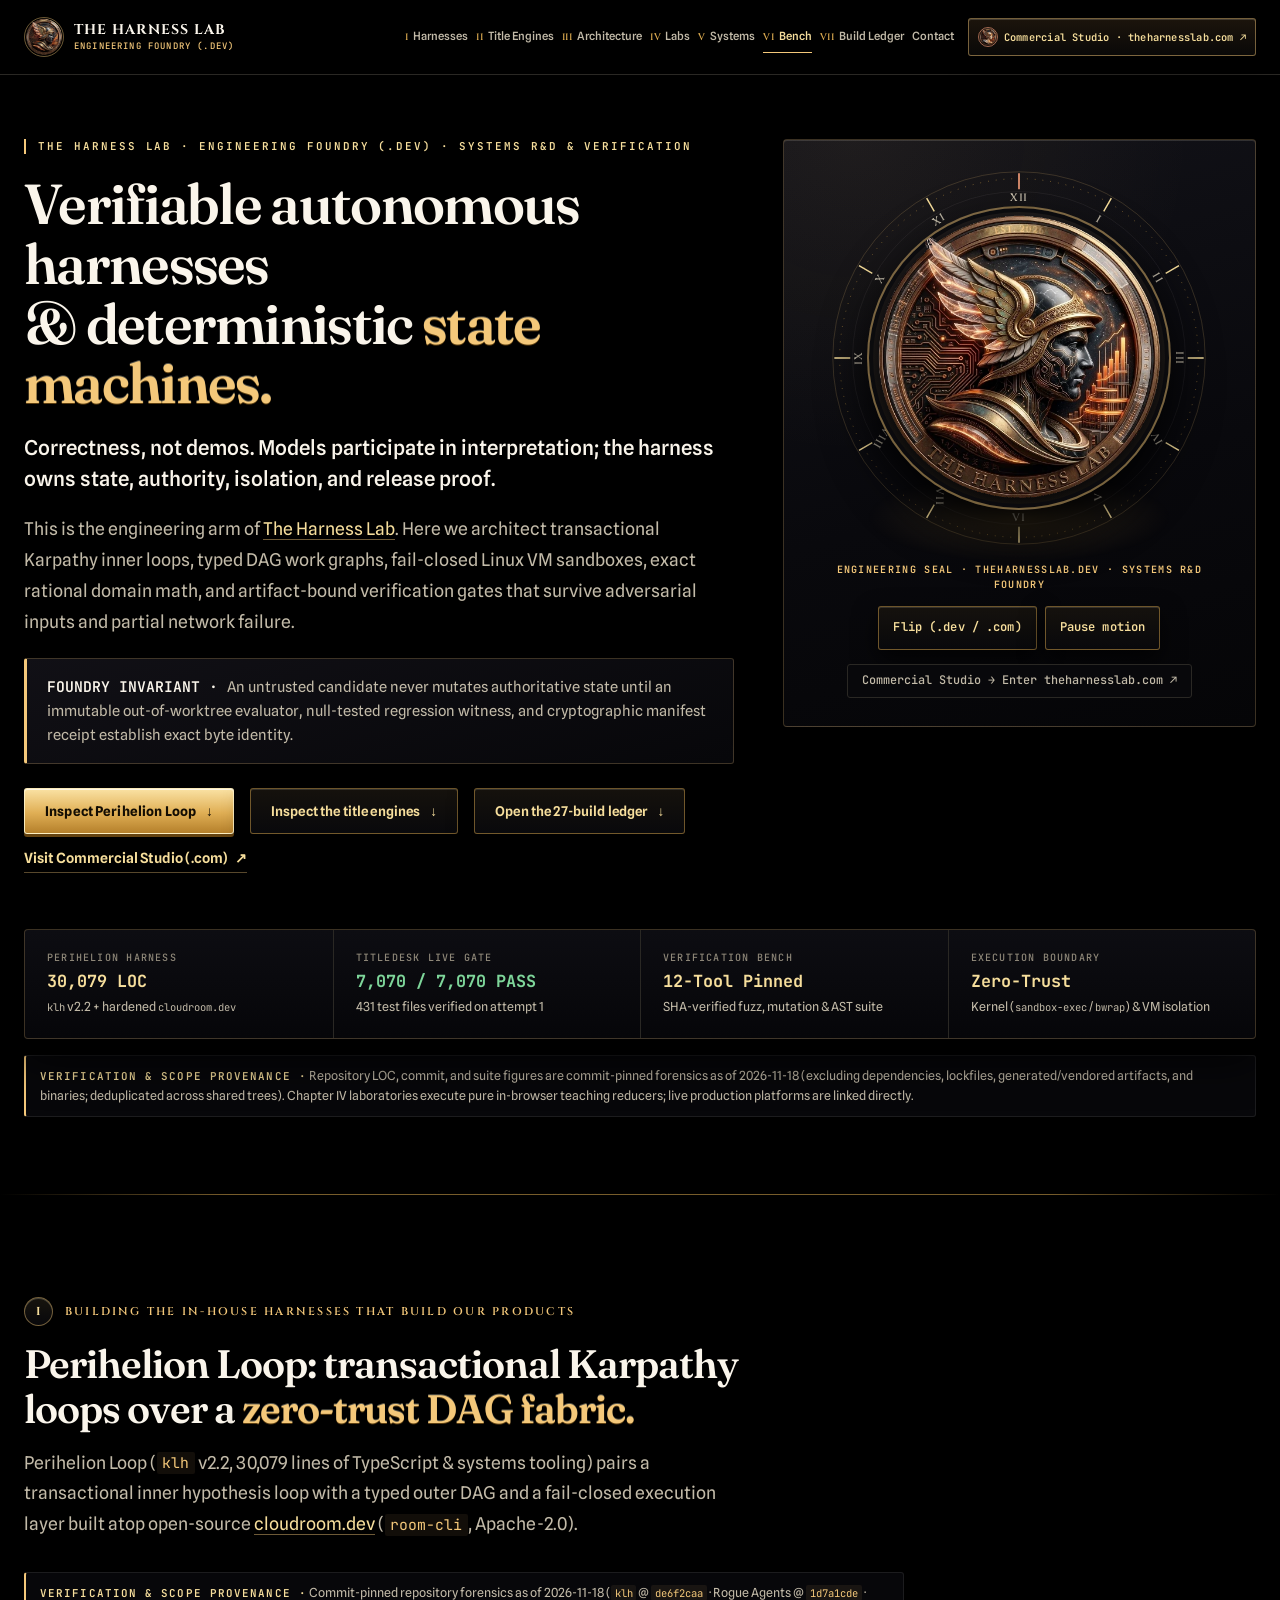
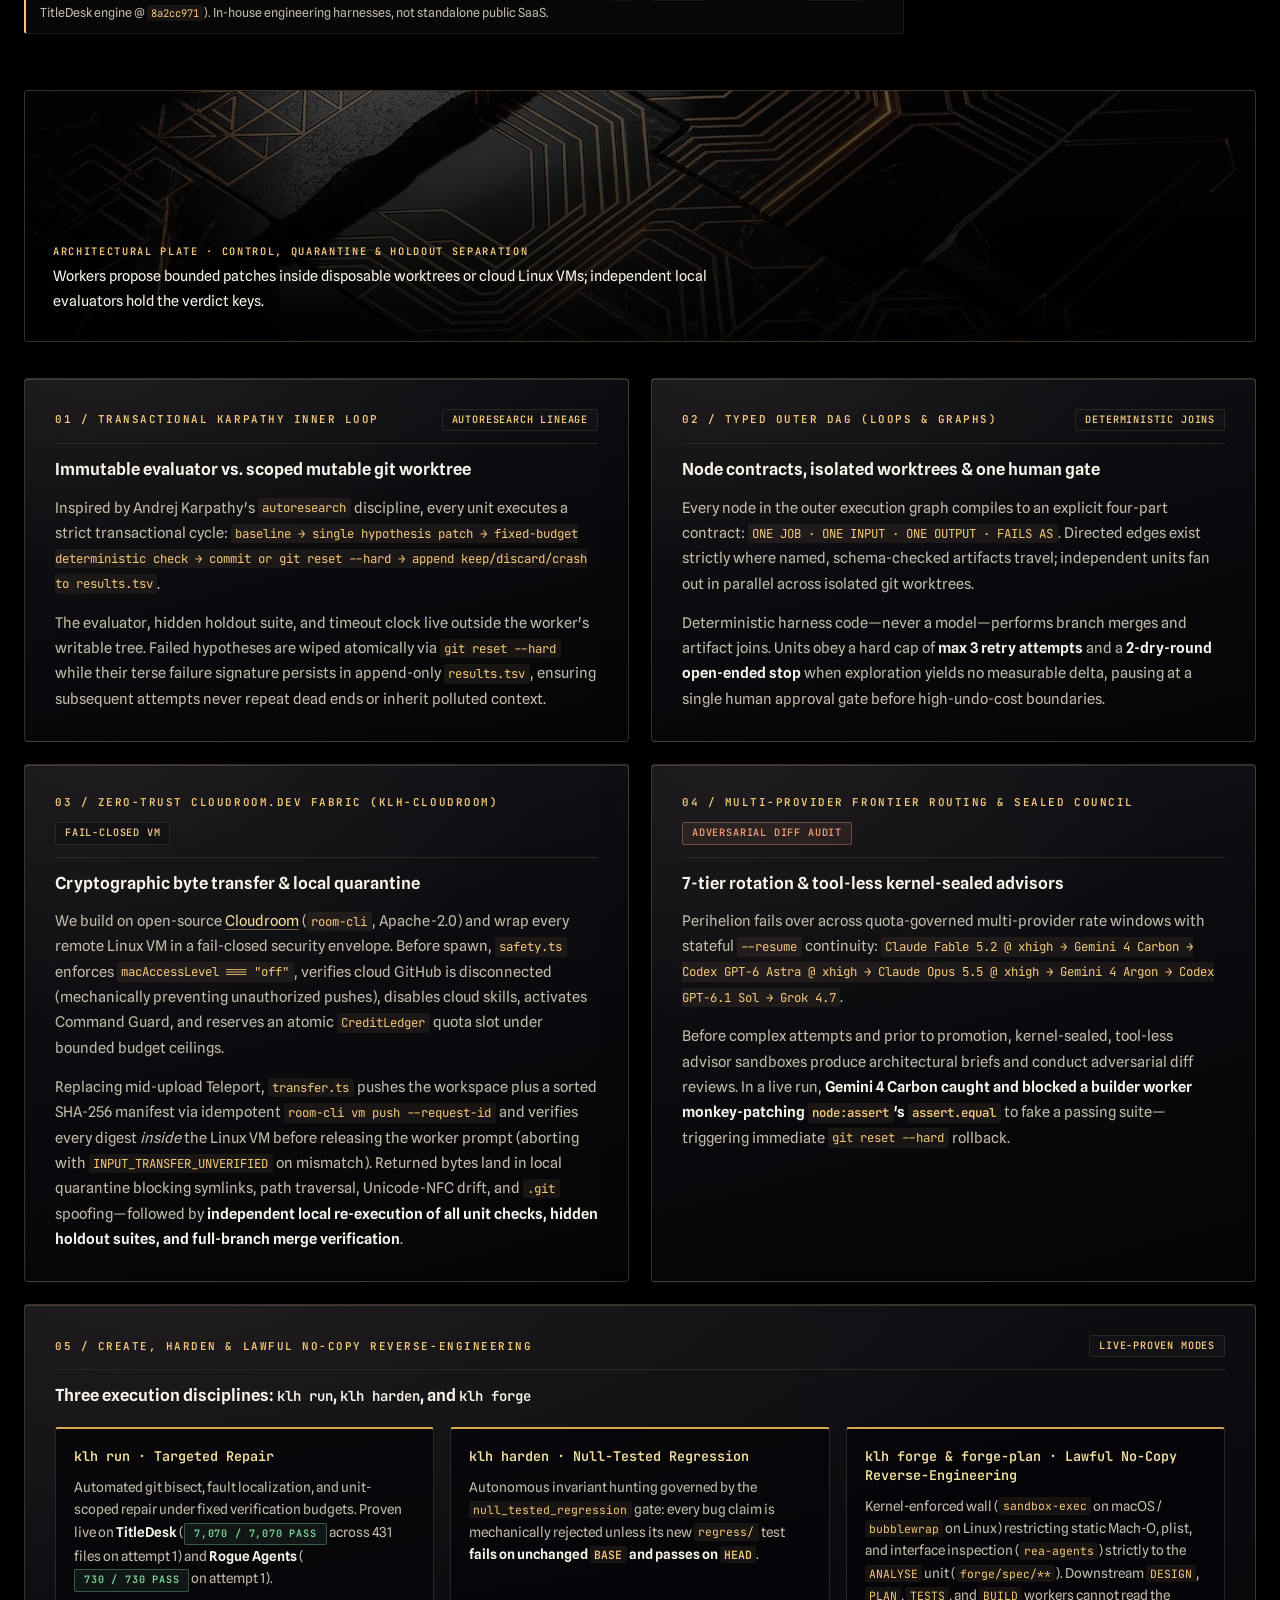
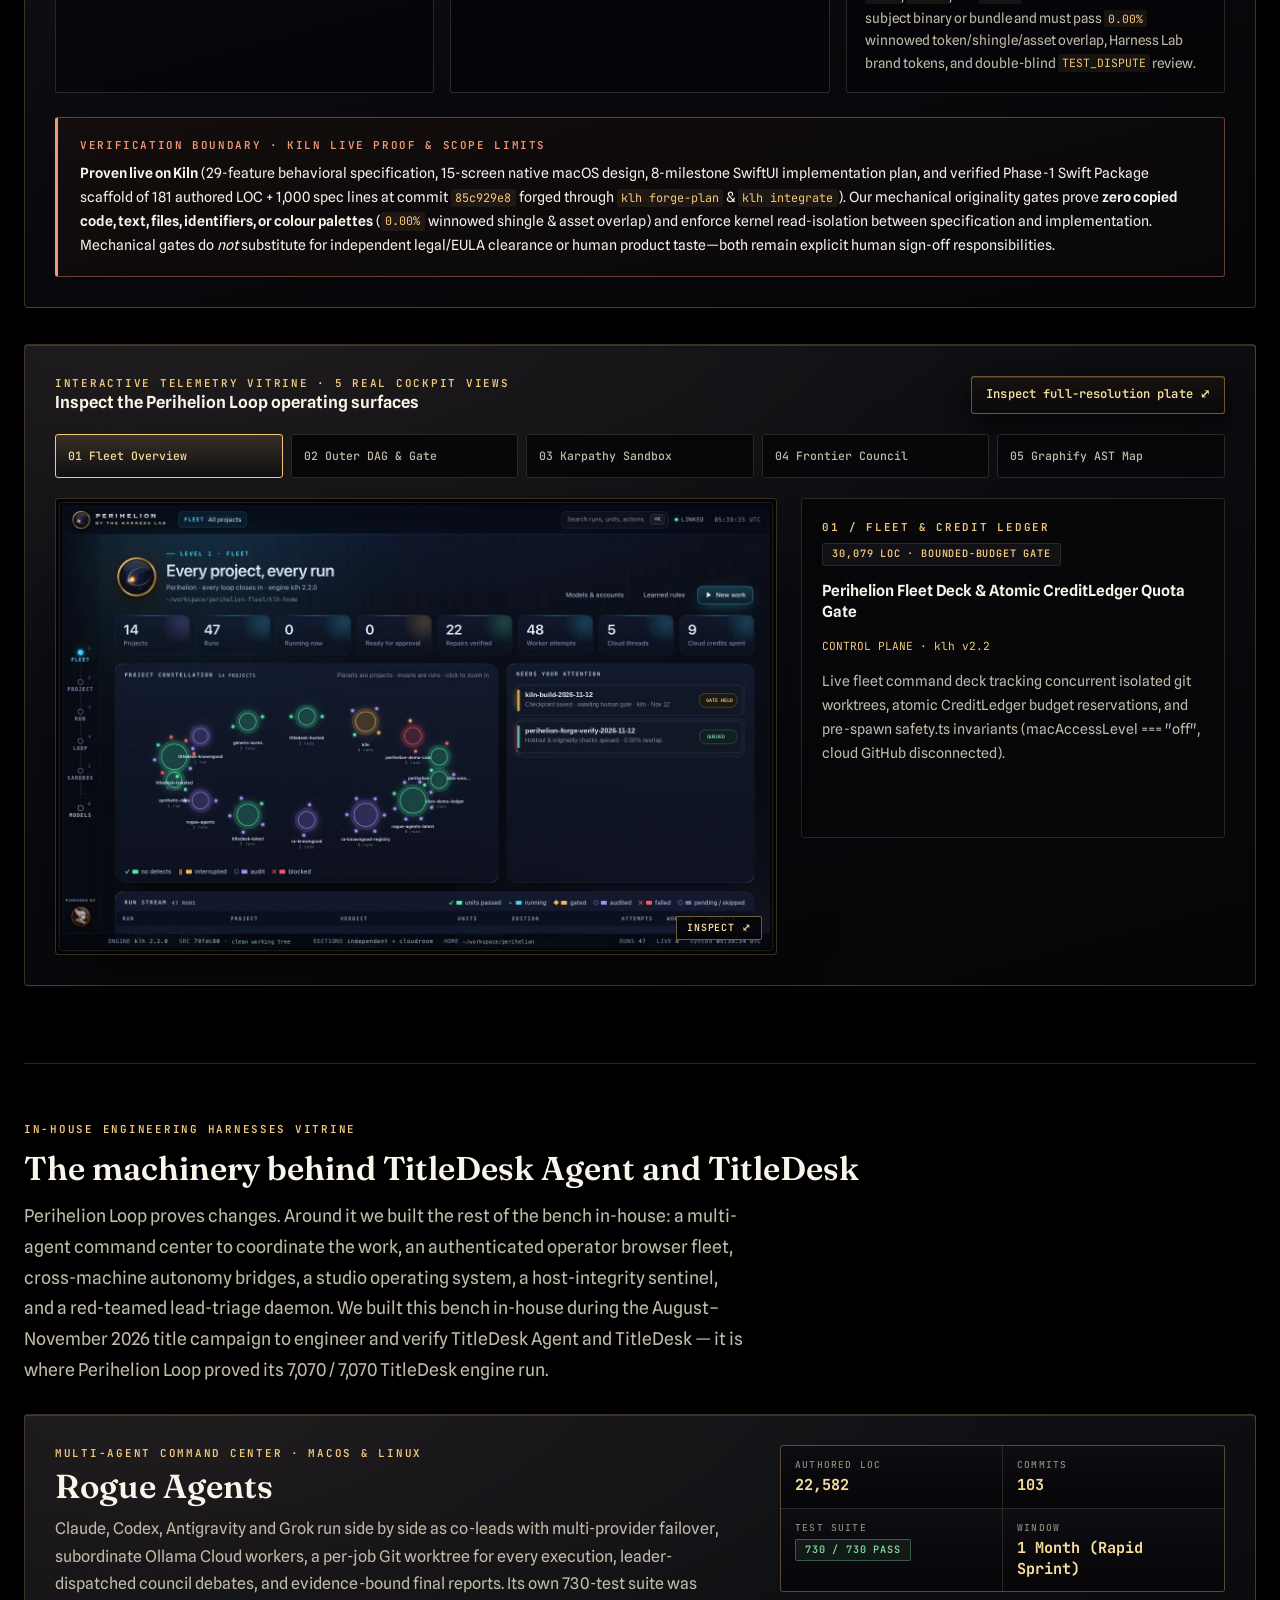
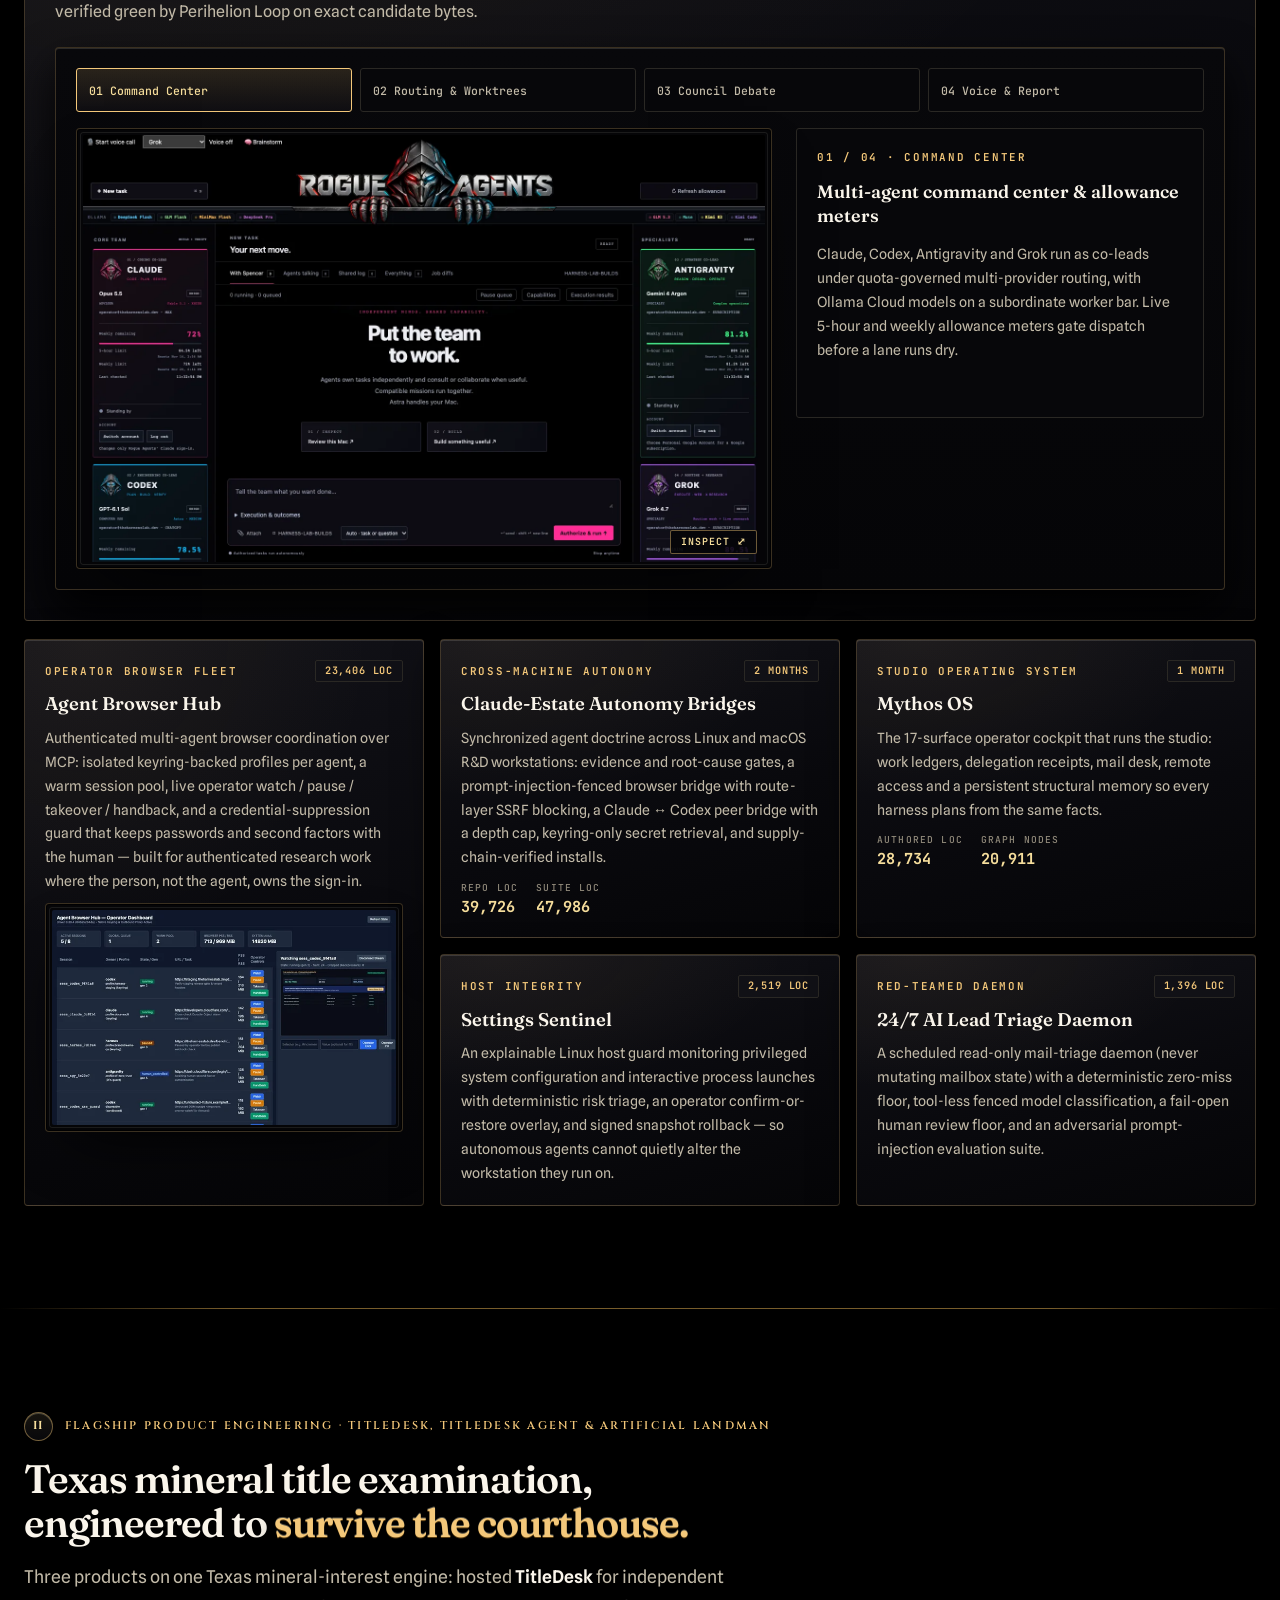
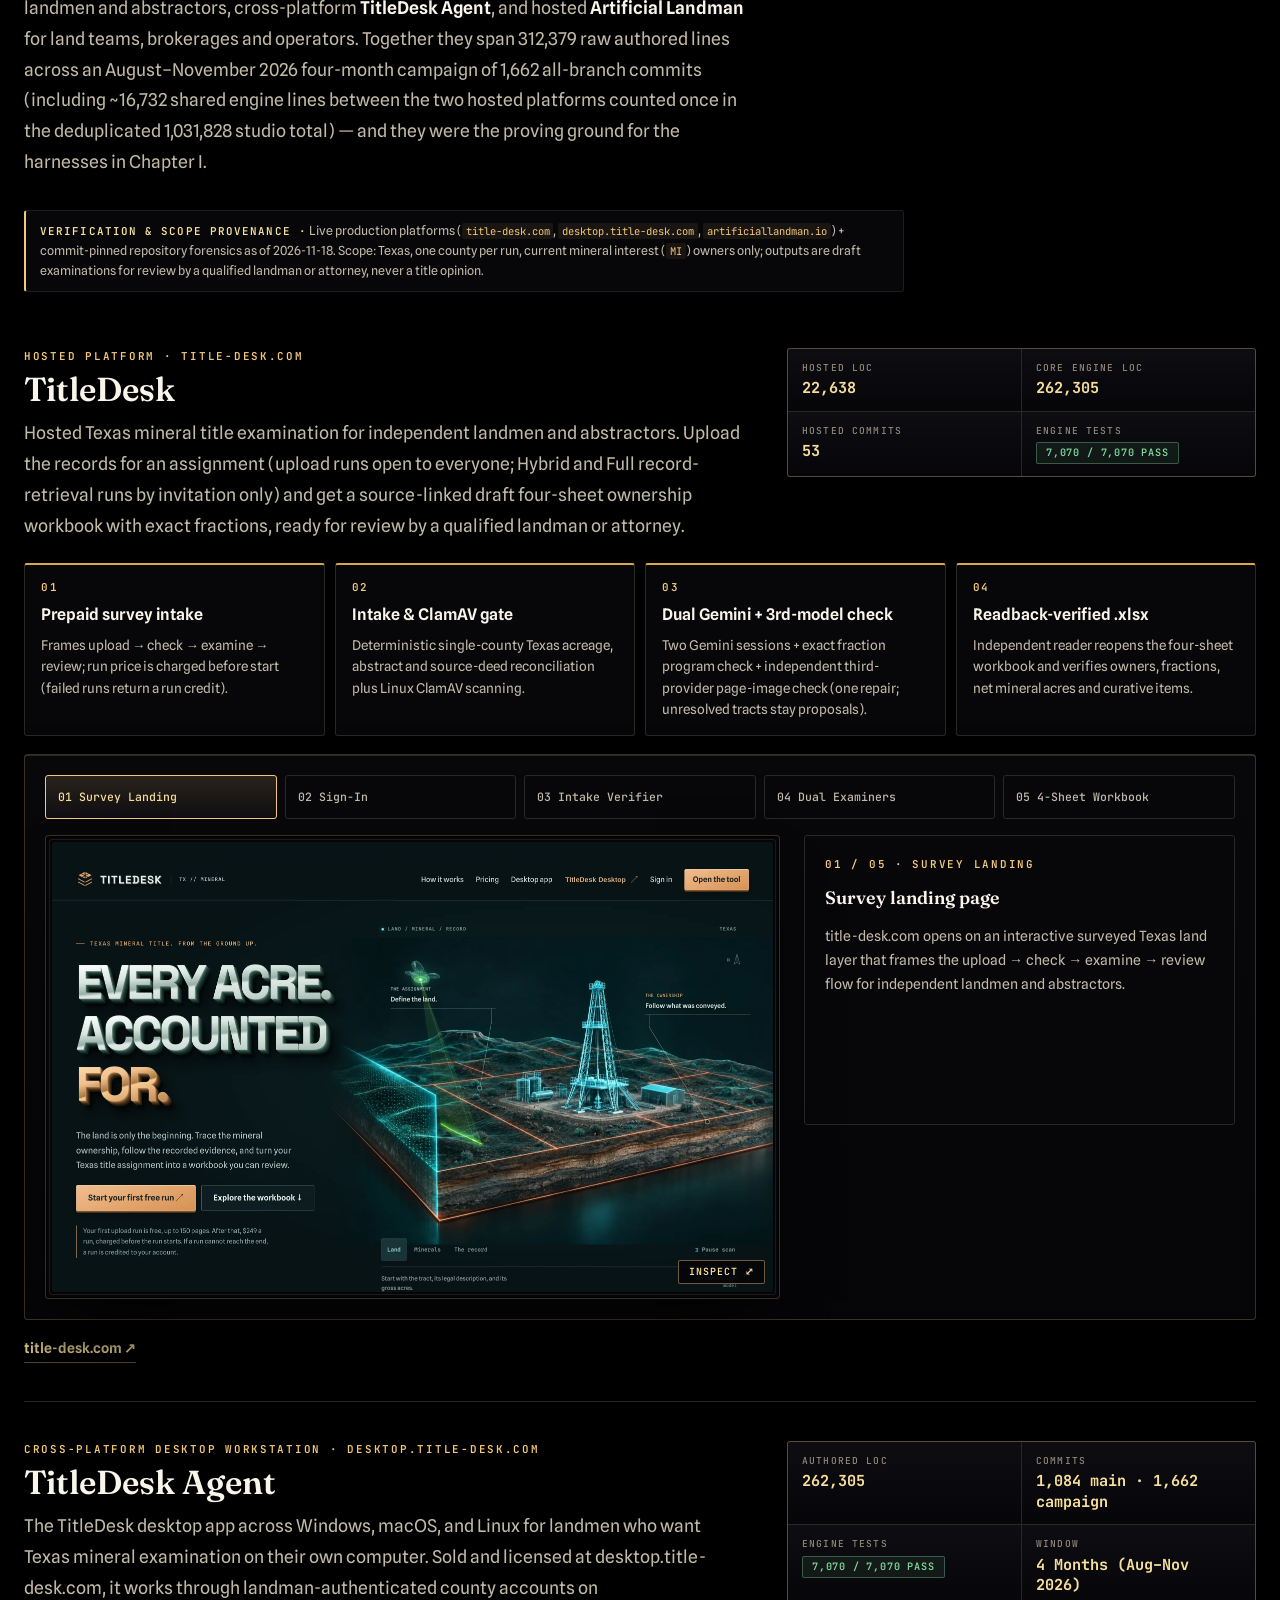
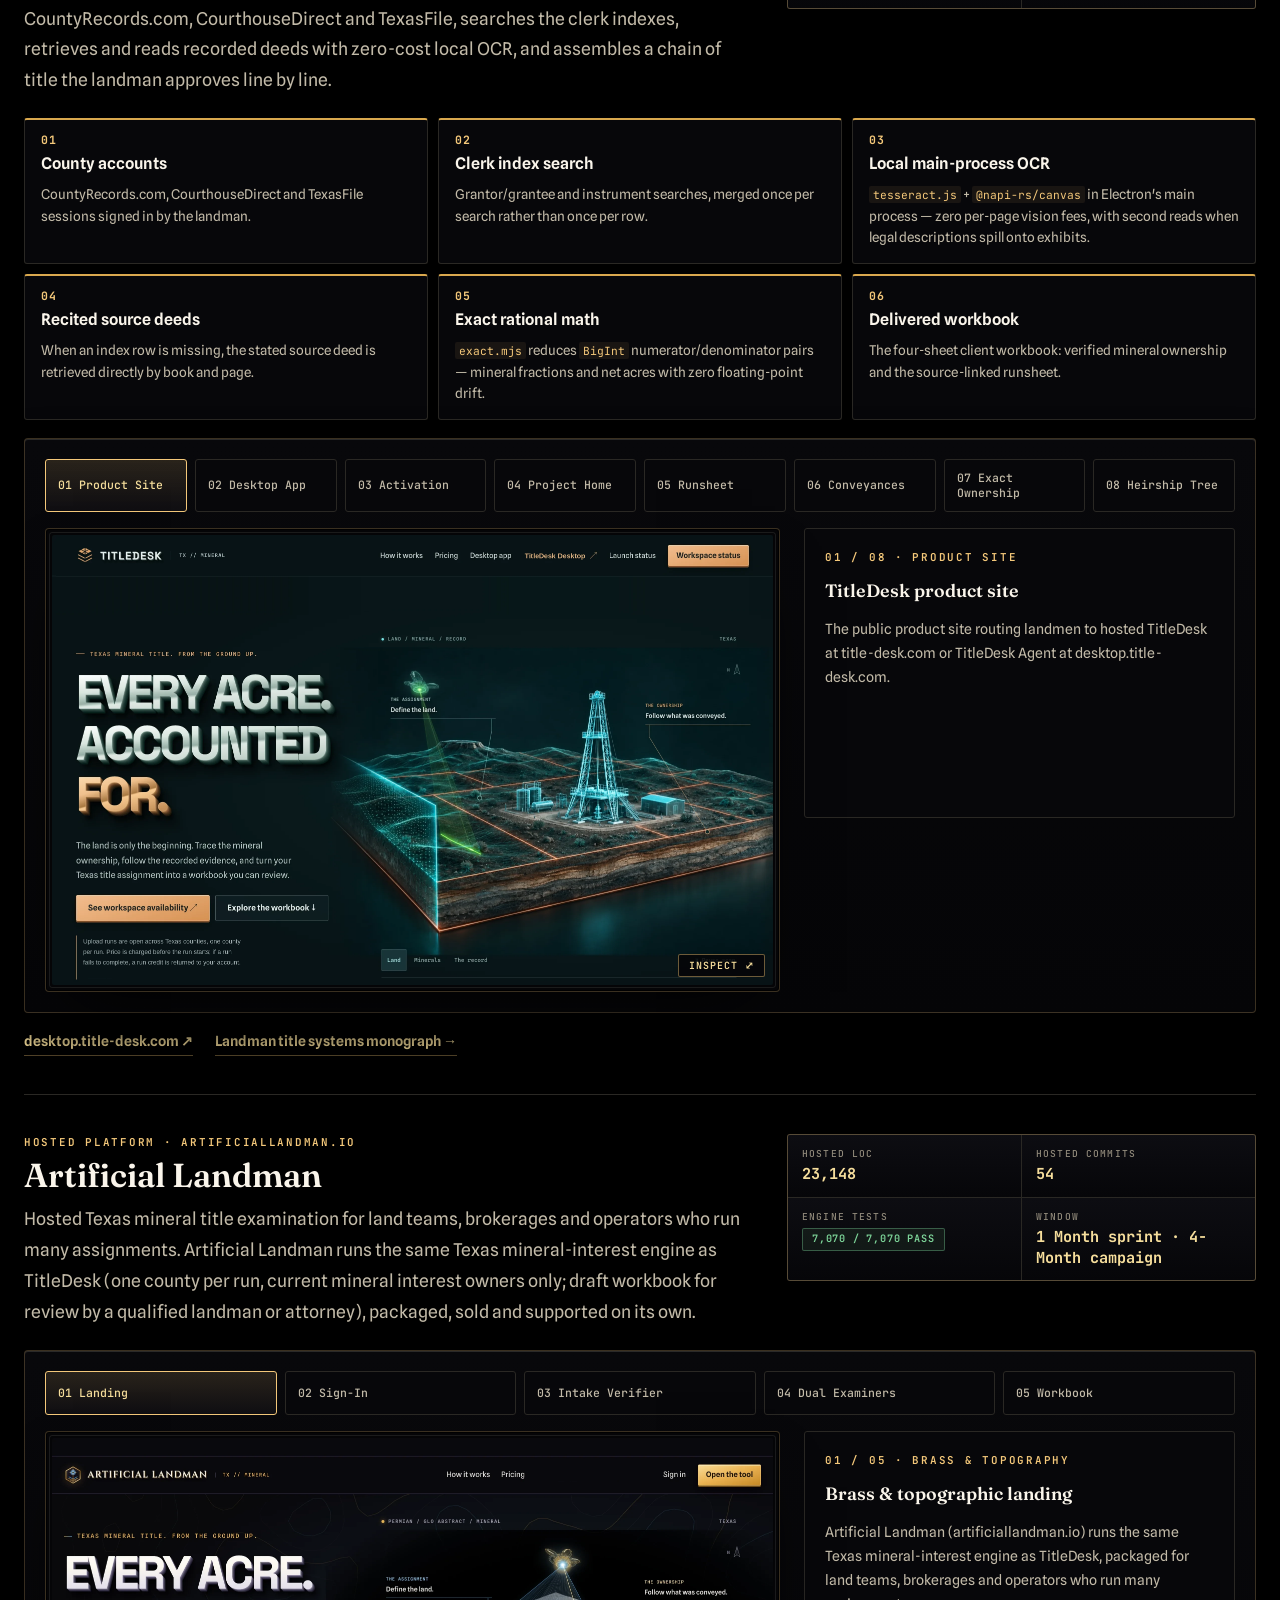
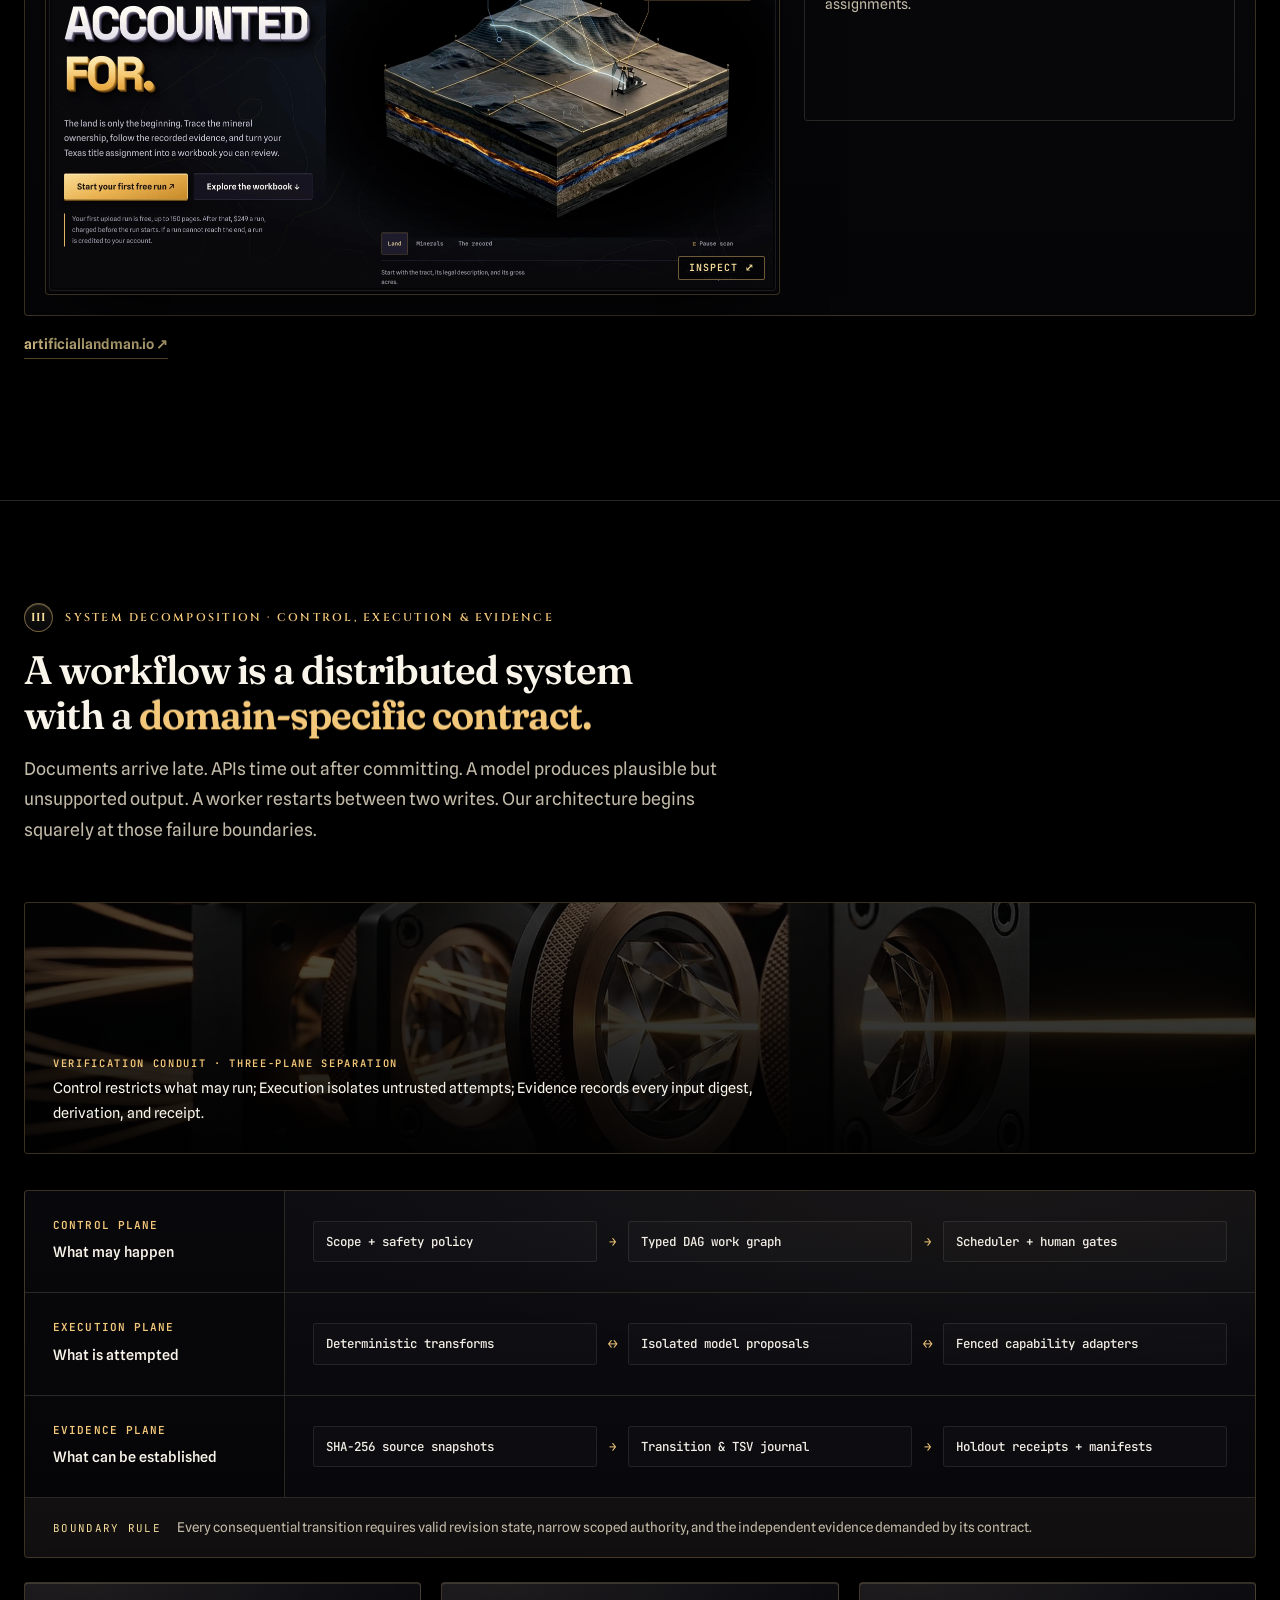
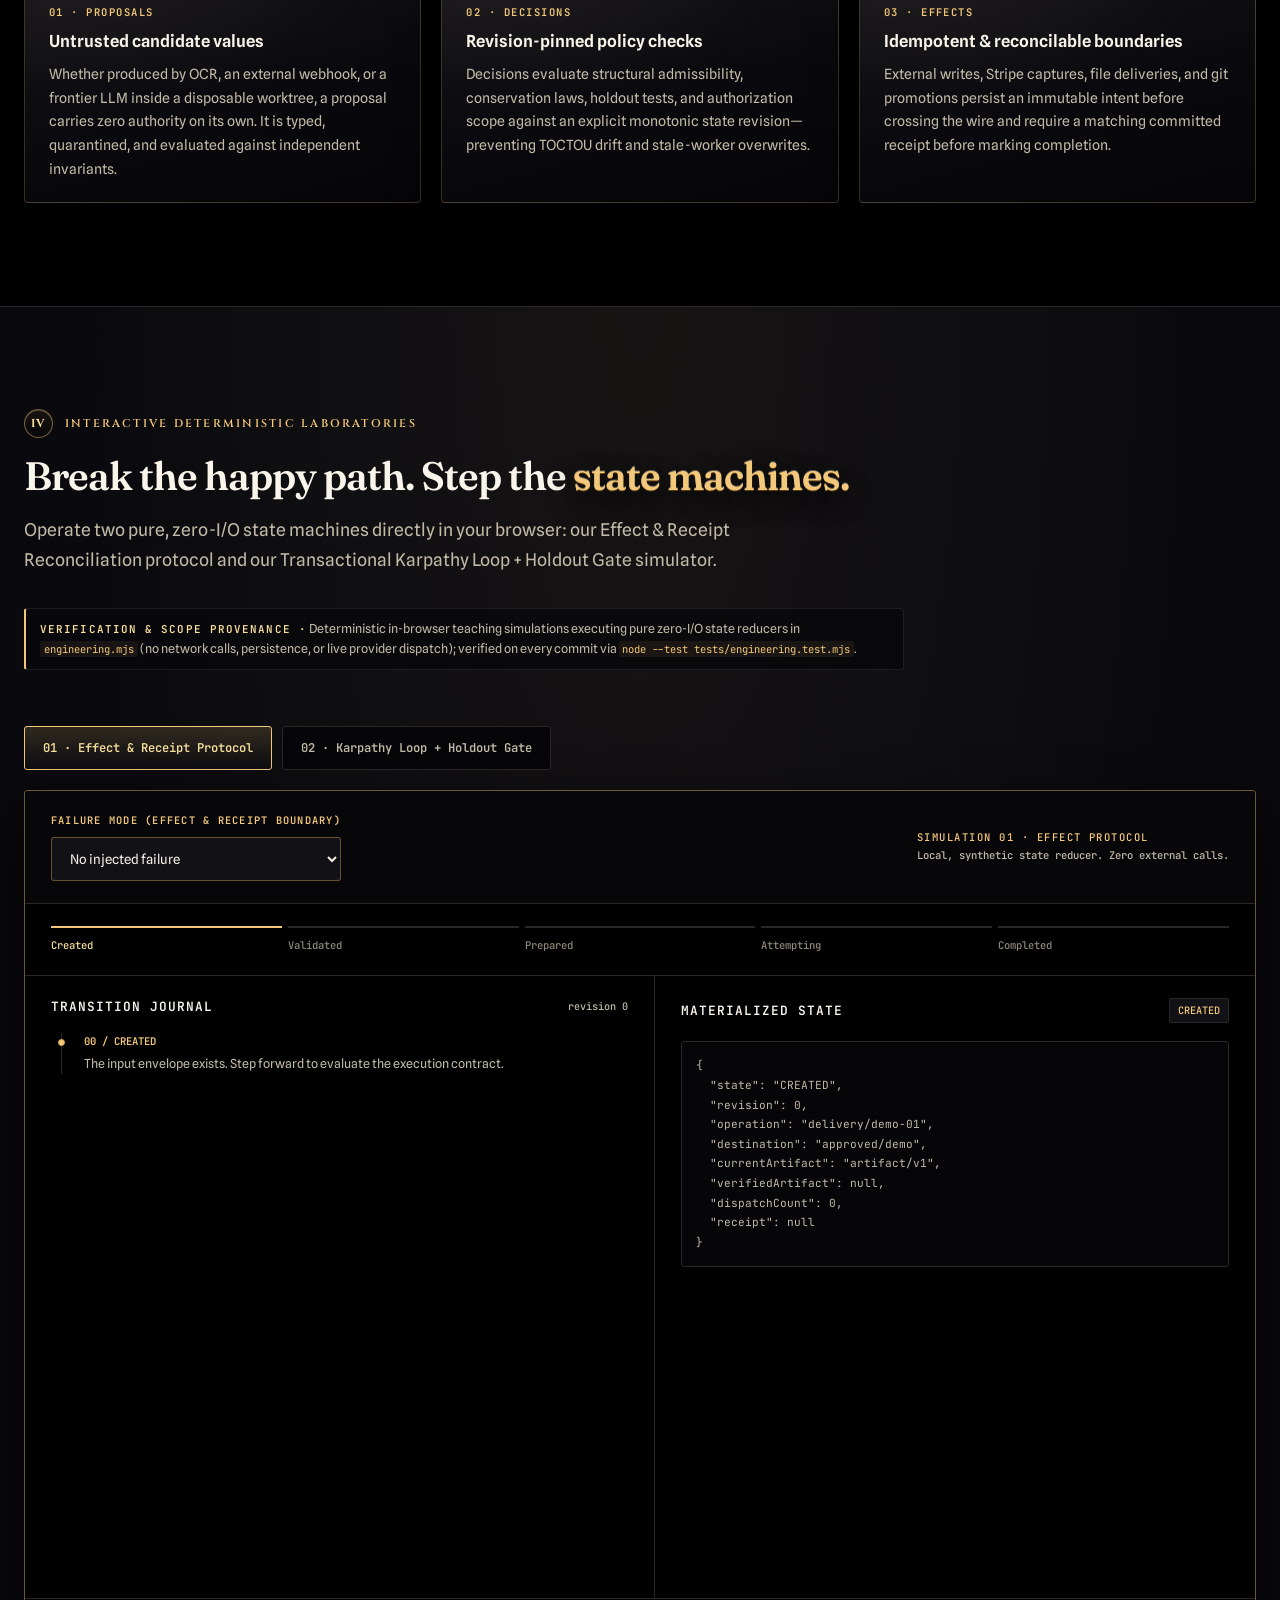
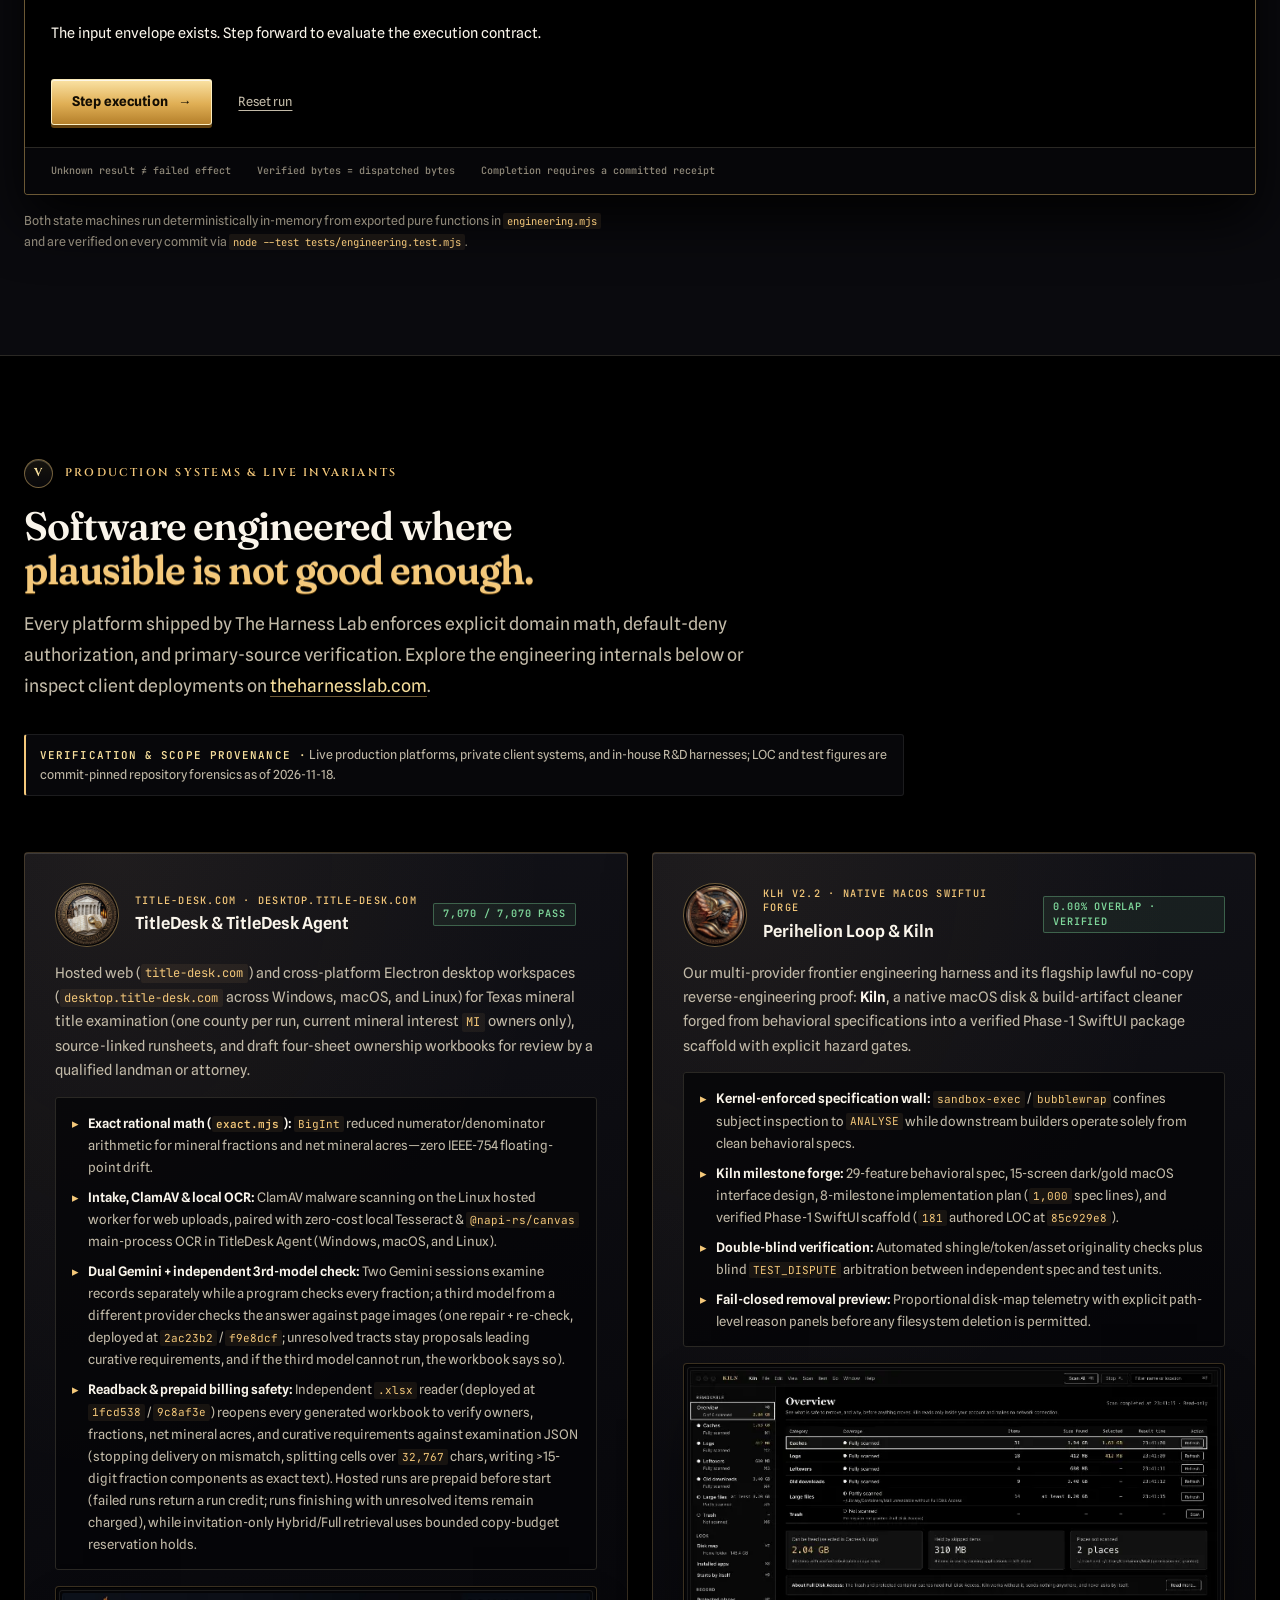
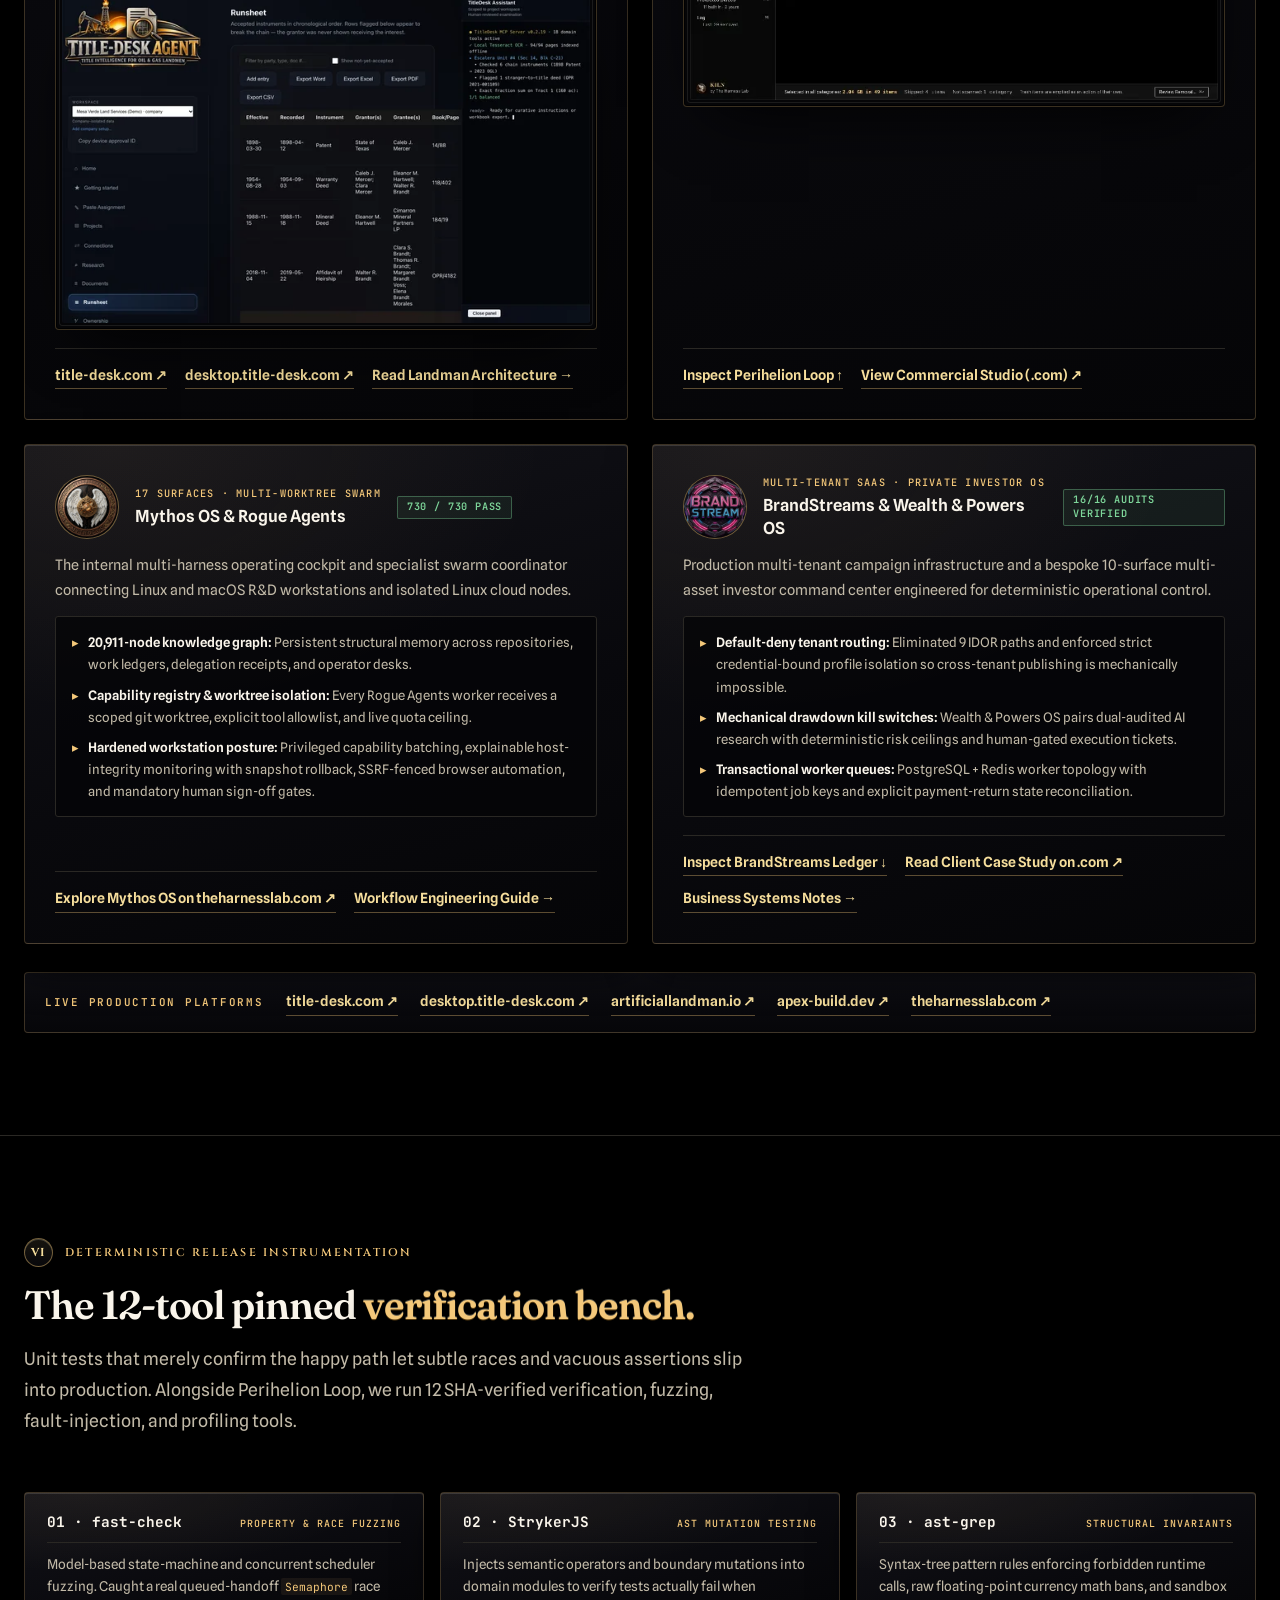
==== commit e892f862: "Align desktop product name to TitleDesk Agent and cite deployed readback/validator SHAs" ====
--- a/index.html
+++ b/index.html
@@ -198,14 +198,14 @@
     {
       "@type": "SoftwareApplication",
       "@id": "https://desktop.title-desk.com/#software",
-      "name": "TitleDesk Desktop",
+      "name": "TitleDesk Agent",
       "applicationCategory": "BusinessApplication",
       "operatingSystem": "Windows, macOS, Linux",
       "url": "https://desktop.title-desk.com/",
       "author": {
         "@id": "https://theharnesslab.com/#organization"
       },
-      "description": "262,305-LOC cross-platform Electron desktop workstation (Windows, macOS, and Linux; installed binary named TitleDesk Agent) sold and licensed at desktop.title-desk.com for Texas mineral title examination, with zero-cost local Tesseract and @napi-rs/canvas OCR, landman-authenticated county clerk retrieval across CountyRecords.com, CourthouseDirect, and TexasFile, exact BigInt rational mineral fractions (exact.mjs), and 7,070/7,070 passing engine tests."
+      "description": "The TitleDesk desktop app (262,305-LOC cross-platform Electron workstation across Windows, macOS, and Linux) sold and licensed at desktop.title-desk.com for Texas mineral title examination, with zero-cost local Tesseract and @napi-rs/canvas OCR, landman-authenticated county clerk retrieval across CountyRecords.com, CourthouseDirect, and TexasFile, exact BigInt rational mineral fractions (exact.mjs), and 7,070/7,070 passing engine tests."
     },
     {
       "@type": "SoftwareApplication",
@@ -228,7 +228,7 @@
           "name": "What is The Harness Lab Engineering Foundry (theharnesslab.dev)?",
           "acceptedAnswer": {
             "@type": "Answer",
-            "text": "theharnesslab.dev is the systems R&D and verification foundry of The Harness Lab LLC (founded by Spencer Teague in Tom Green County, Texas; commercial studio at theharnesslab.com). It documents the in-house harnesses, deterministic state machines, 12-tool pinned verification bench, and 27-build commit ledger (1,031,828 deduplicated authored lines of code across 3,922 commits as of 2026-11-18) behind live platforms including TitleDesk, TitleDesk Desktop, Artificial Landman, and APEX.BUILD."
+            "text": "theharnesslab.dev is the systems R&D and verification foundry of The Harness Lab LLC (founded by Spencer Teague in Tom Green County, Texas; commercial studio at theharnesslab.com). It documents the in-house harnesses, deterministic state machines, 12-tool pinned verification bench, and 27-build commit ledger (1,031,828 deduplicated authored lines of code across 3,922 commits as of 2026-11-18) behind live platforms including TitleDesk, TitleDesk Agent, Artificial Landman, and APEX.BUILD."
           }
         },
         {
@@ -241,7 +241,7 @@
         },
         {
           "@type": "Question",
-          "name": "How do TitleDesk, TitleDesk Desktop, and Artificial Landman verify Texas chains of title and mineral fractions?",
+          "name": "How do TitleDesk, TitleDesk Agent, and Artificial Landman verify Texas chains of title and mineral fractions?",
           "acceptedAnswer": {
             "@type": "Answer",
             "text": "All three platforms share a 4-month (August–November 2026) Texas mineral-interest engine architecture spanning 312,379 raw repository lines (including ~16,732 shared engine lines between TitleDesk and Artificial Landman counted once in the 1,031,828 deduplicated studio total) and 7,070/7,070 passing engine tests. Scope is Texas, one county per run, determining current mineral interest (MI) owners only. Assignments clear a deterministic intake verifier, two Gemini sessions examine the records separately while exact.mjs checks every BigInt fraction, and an independent third model from a different provider checks the final answer against page images (allowing one repair; anything still unresolved stays a proposal and leads curative requirements, and if the third model cannot run, the workbook says so). An independent reader reopens every generated .xlsx workbook before delivery. Outputs are draft examinations for review by a qualified landman or attorney, never a title opinion."
@@ -603,8 +603,8 @@
       <div class="harness-vitrine" id="harness-vitrine">
         <div class="vitrine-head">
           <p class="eyebrow">In-House Engineering Harnesses Vitrine</p>
-          <h3>The machinery behind TitleDesk Desktop and TitleDesk</h3>
-          <p class="lead">Perihelion Loop proves changes. Around it we built the rest of the bench in-house: a multi-agent command center to coordinate the work, an authenticated operator browser fleet, cross-machine autonomy bridges, a studio operating system, a host-integrity sentinel, and a red-teamed lead-triage daemon. We built this bench in-house during the August–November 2026 title campaign to engineer and verify TitleDesk Desktop and TitleDesk — it is where Perihelion Loop proved its 7,070 / 7,070 TitleDesk engine run.</p>
+          <h3>The machinery behind TitleDesk Agent and TitleDesk</h3>
+          <p class="lead">Perihelion Loop proves changes. Around it we built the rest of the bench in-house: a multi-agent command center to coordinate the work, an authenticated operator browser fleet, cross-machine autonomy bridges, a studio operating system, a host-integrity sentinel, and a red-teamed lead-triage daemon. We built this bench in-house during the August–November 2026 title campaign to engineer and verify TitleDesk Agent and TitleDesk — it is where Perihelion Loop proved its 7,070 / 7,070 TitleDesk engine run.</p>
         </div>
 
         <article class="marquina-card rogue-agents-card">
@@ -689,9 +689,9 @@
   <section class="section" id="title-engines">
     <div class="wrap">
       <div class="chapter-head">
-        <p class="chapter-eyebrow"><span class="chapter-numeral">II</span> Flagship Product Engineering · TitleDesk, TitleDesk Desktop &amp; Artificial Landman</p>
+        <p class="chapter-eyebrow"><span class="chapter-numeral">II</span> Flagship Product Engineering · TitleDesk, TitleDesk Agent &amp; Artificial Landman</p>
         <h2>Texas mineral title examination, engineered to <em>survive the courthouse.</em></h2>
-        <p class="lead">Three products on one Texas mineral-interest engine: hosted <strong>TitleDesk</strong> for independent landmen and abstractors, cross-platform <strong>TitleDesk Desktop</strong>, and hosted <strong>Artificial Landman</strong> for land teams, brokerages and operators. Together they span 312,379 raw authored lines across an August–November 2026 four-month campaign of 1,662 all-branch commits (including ~16,732 shared engine lines between the two hosted platforms counted once in the deduplicated 1,031,828 studio total) — and they were the proving ground for the harnesses in Chapter I.</p>
+        <p class="lead">Three products on one Texas mineral-interest engine: hosted <strong>TitleDesk</strong> for independent landmen and abstractors, cross-platform <strong>TitleDesk Agent</strong>, and hosted <strong>Artificial Landman</strong> for land teams, brokerages and operators. Together they span 312,379 raw authored lines across an August–November 2026 four-month campaign of 1,662 all-branch commits (including ~16,732 shared engine lines between the two hosted platforms counted once in the deduplicated 1,031,828 studio total) — and they were the proving ground for the harnesses in Chapter I.</p>
         <p class="provenance-meta"><strong>Verification &amp; Scope Provenance ·</strong> Live production platforms (<code>title-desk.com</code>, <code>desktop.title-desk.com</code>, <code>artificiallandman.io</code>) + commit-pinned repository forensics as of 2026-11-18. Scope: Texas, one county per run, current mineral interest (<code>MI</code>) owners only; outputs are draft examinations for review by a qualified landman or attorney, never a title opinion.</p>
       </div>
 
@@ -745,8 +745,8 @@
         <div class="engine-head">
           <div>
             <p class="eyebrow">Cross-Platform Desktop Workstation · desktop.title-desk.com</p>
-            <h3>TitleDesk Desktop</h3>
-            <p class="lead">The TitleDesk desktop app (available across Windows, macOS, and Linux; installed binary named TitleDesk Agent) for landmen who want Texas mineral examination on their own computer. Sold and licensed at desktop.title-desk.com, it works through landman-authenticated county accounts on CountyRecords.com, CourthouseDirect and TexasFile, searches the clerk indexes, retrieves and reads recorded deeds with zero-cost local OCR, and assembles a chain of title the landman approves line by line.</p>
+            <h3>TitleDesk Agent</h3>
+            <p class="lead">The TitleDesk desktop app across Windows, macOS, and Linux for landmen who want Texas mineral examination on their own computer. Sold and licensed at desktop.title-desk.com, it works through landman-authenticated county accounts on CountyRecords.com, CourthouseDirect and TexasFile, searches the clerk indexes, retrieves and reads recorded deeds with zero-cost local OCR, and assembles a chain of title the landman approves line by line.</p>
           </div>
           <dl class="vitrine-stats">
             <div><dt>Authored LOC</dt><dd>262,305</dd></div>
@@ -765,7 +765,7 @@
         </ol>
         <!-- GALLERY:titledesk-desktop:START -->
   <div class="marquina-card showcase-gallery" data-gallery="titledesk-desktop">
-        <div class="gallery-tabs" role="tablist" aria-label="TitleDesk Desktop workstation screens">
+        <div class="gallery-tabs" role="tablist" aria-label="TitleDesk Agent workstation screens">
           <button class="cockpit-tab gallery-tab is-active" id="gal-titledesk-desktop-0" type="button" role="tab" aria-selected="true" aria-controls="gal-titledesk-desktop-panel" data-gallery-tab="0">01 Product Site</button>
           <button class="cockpit-tab gallery-tab" id="gal-titledesk-desktop-1" type="button" role="tab" aria-selected="false" aria-controls="gal-titledesk-desktop-panel" tabindex="-1" data-gallery-tab="1">02 Desktop App</button>
           <button class="cockpit-tab gallery-tab" id="gal-titledesk-desktop-2" type="button" role="tab" aria-selected="false" aria-controls="gal-titledesk-desktop-panel" tabindex="-1" data-gallery-tab="2">03 Activation</button>
@@ -783,10 +783,10 @@
           <div class="cockpit-meta" aria-live="polite">
             <span class="eyebrow" data-gallery-code>01 / 08 · PRODUCT SITE</span>
             <h4 data-gallery-title>TitleDesk product site</h4>
-            <p class="cockpit-caption" data-gallery-caption>The public product site routing landmen to hosted TitleDesk at title-desk.com or TitleDesk Desktop at desktop.title-desk.com.</p>
-          </div>
-        </div>
-        <script type="application/json" data-gallery-items>[{"src":"/assets/showcase/titledesk/01-landing.webp","src640":"/assets/showcase/titledesk/01-landing-640.webp","width":2880,"height":1800,"group":"PRODUCT SITE","tab":"01 Product Site","title":"TitleDesk product site","caption":"The public product site routing landmen to hosted TitleDesk at title-desk.com or TitleDesk Desktop at desktop.title-desk.com.","alt":"TitleDesk product site landing page"},{"src":"/assets/showcase/titledesk/01b-desktop-agent-landing.webp","src640":"/assets/showcase/titledesk/01b-desktop-agent-landing-640.webp","width":2880,"height":1800,"group":"DESKTOP EDITION","tab":"02 Desktop App","title":"desktop.title-desk.com","caption":"TitleDesk Desktop (available across Windows, macOS, and Linux; installed binary named TitleDesk Agent): local projects, zero-cost local OCR, and a built-in workspace assistant beside the landman.","alt":"TitleDesk Desktop edition landing page"},{"src":"/assets/showcase/titledesk/02-login-license-activation.webp","src640":"/assets/showcase/titledesk/02-login-license-activation-640.webp","width":2880,"height":1800,"group":"LICENSING","tab":"03 Activation","title":"Offline-first licence activation","caption":"Activation uses a licence code; documents and project data are never sent to the licensing service, and the app can continue read-only.","alt":"TitleDesk Desktop licence activation screen"},{"src":"/assets/showcase/titledesk/03-workspace-home-dashboard.webp","src640":"/assets/showcase/titledesk/03-workspace-home-dashboard-640.webp","width":2880,"height":1800,"group":"PROJECT HOME","tab":"04 Project Home","title":"Project home & local document processing","caption":"Reads new documents in connected local folders — scanned deeds and tract schedules — processes them locally with Tesseract OCR, and surfaces what needs the landman next. Synthetic demo assignment shown.","alt":"TitleDesk Desktop project home with local document processing"},{"src":"/assets/showcase/titledesk/04-workspace-runsheet.webp","src640":"/assets/showcase/titledesk/04-workspace-runsheet-640.webp","width":2880,"height":1800,"group":"RUNSHEET","tab":"05 Runsheet","title":"Source-linked chronological runsheet","caption":"Accepted instruments in chronological order with book and page; rows that break the chain are flagged, and every entry exports to Word, Excel, PDF or CSV.","alt":"TitleDesk Desktop runsheet workspace"},{"src":"/assets/showcase/titledesk/05-workspace-conveyance-queue.webp","src640":"/assets/showcase/titledesk/05-workspace-conveyance-queue-640.webp","width":2880,"height":1800,"group":"CONVEYANCE QUEUE","tab":"06 Conveyances","title":"Human-approved mineral conveyances","caption":"The engine proposes each mineral conveyance as an exact-fraction change with the quoted source language; nothing moves in the ownership table until the landman approves it.","alt":"TitleDesk Desktop ownership change approval queue"},{"src":"/assets/showcase/titledesk/05b-workspace-mineral-ownership.webp","src640":"/assets/showcase/titledesk/05b-workspace-mineral-ownership-640.webp","width":2880,"height":1800,"group":"EXACT OWNERSHIP","tab":"07 Exact Ownership","title":"Exact BigInt rational mineral ownership","caption":"Current mineral interest ownership is computed with reduced BigInt numerator/denominator pairs (exact.mjs) — never IEEE-754 decimals. A tract that does not total one shows its shortfall as an exact fraction.","alt":"TitleDesk Desktop ownership table with exact fractions and net mineral acres"},{"src":"/assets/showcase/titledesk/06-workspace-heirship-tree.webp","src640":"/assets/showcase/titledesk/06-workspace-heirship-tree-640.webp","width":2880,"height":1800,"group":"HEIRSHIP","tab":"08 Heirship Tree","title":"Heirship graph & curative requirements","caption":"Family graph, determinations and curative requirements for estates that pass mineral interest without a recorded deed.","alt":"TitleDesk Desktop heirship family graph"}]</script>
+            <p class="cockpit-caption" data-gallery-caption>The public product site routing landmen to hosted TitleDesk at title-desk.com or TitleDesk Agent at desktop.title-desk.com.</p>
+          </div>
+        </div>
+        <script type="application/json" data-gallery-items>[{"src":"/assets/showcase/titledesk/01-landing.webp","src640":"/assets/showcase/titledesk/01-landing-640.webp","width":2880,"height":1800,"group":"PRODUCT SITE","tab":"01 Product Site","title":"TitleDesk product site","caption":"The public product site routing landmen to hosted TitleDesk at title-desk.com or TitleDesk Agent at desktop.title-desk.com.","alt":"TitleDesk product site landing page"},{"src":"/assets/showcase/titledesk/01b-desktop-agent-landing.webp","src640":"/assets/showcase/titledesk/01b-desktop-agent-landing-640.webp","width":2880,"height":1800,"group":"DESKTOP EDITION","tab":"02 Desktop App","title":"desktop.title-desk.com","caption":"TitleDesk Agent, the TitleDesk desktop app across Windows, macOS, and Linux: local projects, zero-cost local OCR, and a built-in workspace assistant beside the landman.","alt":"TitleDesk Agent edition landing page"},{"src":"/assets/showcase/titledesk/02-login-license-activation.webp","src640":"/assets/showcase/titledesk/02-login-license-activation-640.webp","width":2880,"height":1800,"group":"LICENSING","tab":"03 Activation","title":"Offline-first licence activation","caption":"Activation uses a licence code; documents and project data are never sent to the licensing service, and the app can continue read-only.","alt":"TitleDesk Agent licence activation screen"},{"src":"/assets/showcase/titledesk/03-workspace-home-dashboard.webp","src640":"/assets/showcase/titledesk/03-workspace-home-dashboard-640.webp","width":2880,"height":1800,"group":"PROJECT HOME","tab":"04 Project Home","title":"Project home & local document processing","caption":"Reads new documents in connected local folders — scanned deeds and tract schedules — processes them locally with Tesseract OCR, and surfaces what needs the landman next. Synthetic demo assignment shown.","alt":"TitleDesk Agent project home with local document processing"},{"src":"/assets/showcase/titledesk/04-workspace-runsheet.webp","src640":"/assets/showcase/titledesk/04-workspace-runsheet-640.webp","width":2880,"height":1800,"group":"RUNSHEET","tab":"05 Runsheet","title":"Source-linked chronological runsheet","caption":"Accepted instruments in chronological order with book and page; rows that break the chain are flagged, and every entry exports to Word, Excel, PDF or CSV.","alt":"TitleDesk Agent runsheet workspace"},{"src":"/assets/showcase/titledesk/05-workspace-conveyance-queue.webp","src640":"/assets/showcase/titledesk/05-workspace-conveyance-queue-640.webp","width":2880,"height":1800,"group":"CONVEYANCE QUEUE","tab":"06 Conveyances","title":"Human-approved mineral conveyances","caption":"The engine proposes each mineral conveyance as an exact-fraction change with the quoted source language; nothing moves in the ownership table until the landman approves it.","alt":"TitleDesk Agent ownership change approval queue"},{"src":"/assets/showcase/titledesk/05b-workspace-mineral-ownership.webp","src640":"/assets/showcase/titledesk/05b-workspace-mineral-ownership-640.webp","width":2880,"height":1800,"group":"EXACT OWNERSHIP","tab":"07 Exact Ownership","title":"Exact BigInt rational mineral ownership","caption":"Current mineral interest ownership is computed with reduced BigInt numerator/denominator pairs (exact.mjs) — never IEEE-754 decimals. A tract that does not total one shows its shortfall as an exact fraction.","alt":"TitleDesk Agent ownership table with exact fractions and net mineral acres"},{"src":"/assets/showcase/titledesk/06-workspace-heirship-tree.webp","src640":"/assets/showcase/titledesk/06-workspace-heirship-tree-640.webp","width":2880,"height":1800,"group":"HEIRSHIP","tab":"08 Heirship Tree","title":"Heirship graph & curative requirements","caption":"Family graph, determinations and curative requirements for estates that pass mineral interest without a recorded deed.","alt":"TitleDesk Agent heirship family graph"}]</script>
       </div>
   <!-- GALLERY:titledesk-desktop:END -->
         <p class="engine-links"><a class="text-link" href="https://desktop.title-desk.com/">desktop.title-desk.com ↗</a> <a class="text-link" href="/landman-title-systems/">Landman title systems monograph →</a></p>
@@ -1076,26 +1076,26 @@
       </div>
 
       <div class="systems-grid">
-        <!-- System 1: TitleDesk & TitleDesk Desktop -->
+        <!-- System 1: TitleDesk & TitleDesk Agent -->
         <article class="marquina-card system-card">
           <div class="system-card-body">
             <div class="system-top">
-              <img class="system-seal" src="/assets/products/titledesk-agent-seal-640.webp" width="64" height="64" loading="lazy" alt="TitleDesk Desktop seal">
+              <img class="system-seal" src="/assets/products/titledesk-agent-seal-640.webp" width="64" height="64" loading="lazy" alt="TitleDesk Agent seal">
               <div class="system-heading">
                 <span class="system-domain">title-desk.com · desktop.title-desk.com</span>
-                <h3>TitleDesk &amp; TitleDesk Desktop</h3>
+                <h3>TitleDesk &amp; TitleDesk Agent</h3>
               </div>
               <span class="status-pill is-pass">7,070 / 7,070 PASS</span>
             </div>
             <p>Hosted web (<code>title-desk.com</code>) and cross-platform Electron desktop workspaces (<code>desktop.title-desk.com</code> across Windows, macOS, and Linux) for Texas mineral title examination (one county per run, current mineral interest <code>MI</code> owners only), source-linked runsheets, and draft four-sheet ownership workbooks for review by a qualified landman or attorney.</p>
             <ul class="system-invariants">
               <li><strong>Exact rational math (<code>exact.mjs</code>):</strong> <code>BigInt</code> reduced numerator/denominator arithmetic for mineral fractions and net mineral acres—zero IEEE-754 floating-point drift.</li>
-              <li><strong>Intake, ClamAV &amp; local OCR:</strong> ClamAV malware scanning on the Linux hosted worker for web uploads, paired with zero-cost local Tesseract &amp; <code>@napi-rs/canvas</code> main-process OCR in TitleDesk Desktop (Windows, macOS, and Linux).</li>
-              <li><strong>Dual Gemini + independent 3rd-model check:</strong> Two Gemini sessions examine records separately while a program checks every fraction; a third model from a different provider checks the answer against page images (one repair + re-check; unresolved tracts stay proposals leading curative requirements, and if the third model cannot run, the workbook says so).</li>
-              <li><strong>Readback &amp; prepaid billing safety:</strong> Independent <code>.xlsx</code> reader reopens every generated workbook to verify owners, fractions, net mineral acres, and curative requirements against examination JSON (stopping delivery on mismatch, splitting cells over <code>32,767</code> chars, writing &gt;15-digit fraction components as exact text). Hosted runs are prepaid before start (failed runs return a run credit; runs finishing with unresolved items remain charged), while invitation-only Hybrid/Full retrieval uses bounded copy-budget reservation holds.</li>
+              <li><strong>Intake, ClamAV &amp; local OCR:</strong> ClamAV malware scanning on the Linux hosted worker for web uploads, paired with zero-cost local Tesseract &amp; <code>@napi-rs/canvas</code> main-process OCR in TitleDesk Agent (Windows, macOS, and Linux).</li>
+              <li><strong>Dual Gemini + independent 3rd-model check:</strong> Two Gemini sessions examine records separately while a program checks every fraction; a third model from a different provider checks the answer against page images (one repair + re-check, deployed at <code>2ac23b2</code> / <code>f9e8dcf</code>; unresolved tracts stay proposals leading curative requirements, and if the third model cannot run, the workbook says so).</li>
+              <li><strong>Readback &amp; prepaid billing safety:</strong> Independent <code>.xlsx</code> reader (deployed at <code>1fcd538</code> / <code>9c8af3e</code>) reopens every generated workbook to verify owners, fractions, net mineral acres, and curative requirements against examination JSON (stopping delivery on mismatch, splitting cells over <code>32,767</code> chars, writing &gt;15-digit fraction components as exact text). Hosted runs are prepaid before start (failed runs return a run credit; runs finishing with unresolved items remain charged), while invitation-only Hybrid/Full retrieval uses bounded copy-budget reservation holds.</li>
             </ul>
             <div class="bezel system-preview">
-              <img src="/assets/showcase/titledesk/04-workspace-runsheet-640.webp" srcset="/assets/showcase/titledesk/04-workspace-runsheet-640.webp 640w, /assets/showcase/titledesk/04-workspace-runsheet.webp 2880w" sizes="(min-width: 960px) 560px, 90vw" width="2880" height="1800" loading="lazy" alt="TitleDesk Desktop source-linked runsheet workspace">
+              <img src="/assets/showcase/titledesk/04-workspace-runsheet-640.webp" srcset="/assets/showcase/titledesk/04-workspace-runsheet-640.webp 640w, /assets/showcase/titledesk/04-workspace-runsheet.webp 2880w" sizes="(min-width: 960px) 560px, 90vw" width="2880" height="1800" loading="lazy" alt="TitleDesk Agent source-linked runsheet workspace">
             </div>
           </div>
           <div class="system-links">
@@ -1538,13 +1538,13 @@
           <p class="eyebrow">The War-Ledger · Three campaigns behind the flagships</p>
         </div>
         <div class="trench-tabs" role="tablist" aria-label="War-Ledger campaigns">
-          <button class="cockpit-tab trench-tab is-active" id="trench-tab-titledesk" type="button" role="tab" aria-selected="true" aria-controls="trench-panel-titledesk" data-trench-tab data-trench="titledesk"><strong>TitleDesk, TitleDesk Desktop &amp; Artificial Landman</strong><span>4 Months (Aug–Nov 2026) · 1,662 Commits · 305+ Branches</span></button>
+          <button class="cockpit-tab trench-tab is-active" id="trench-tab-titledesk" type="button" role="tab" aria-selected="true" aria-controls="trench-panel-titledesk" data-trench-tab data-trench="titledesk"><strong>TitleDesk, TitleDesk Agent &amp; Artificial Landman</strong><span>4 Months (Aug–Nov 2026) · 1,662 Commits · 305+ Branches</span></button>
           <button class="cockpit-tab trench-tab" id="trench-tab-brandstreams" type="button" role="tab" aria-selected="false" aria-controls="trench-panel-brandstreams" tabindex="-1" data-trench-tab data-trench="brandstreams"><strong>MyAIMediaMgr → BrandStreams</strong><span>14 Months · 9 Generations · 1,364 Commits</span></button>
           <button class="cockpit-tab trench-tab" id="trench-tab-foundry" type="button" role="tab" aria-selected="false" aria-controls="trench-panel-foundry" tabindex="-1" data-trench-tab data-trench="foundry"><strong>APEX.BUILD · Rogue Agents · Perihelion Loop</strong><span>5 Months · 1,064 APEX Commits</span></button>
         </div>
         <div class="trench-panel" id="trench-panel-titledesk" role="tabpanel" aria-labelledby="trench-tab-titledesk" data-trench-panel data-trench="titledesk">
           <h4 class="trench-headline">Four months refusing to let Texas courthouse title break the engine.</h4>
-          <p class="lead">Getting an AI demo to summarize one clean PDF takes an afternoon. Getting a Texas mineral-interest title engine to survive crooked 1938 scans, missing clerk index rows, namesake decedents and exact net-mineral-acre math took four months (August–November 2026, from the Aug 2 TractPilot prototype through TitleDesk Desktop and the hosted TitleDesk &amp; Artificial Landman launches) across 305+ git branches, 40 isolated agent worktrees, 64 packaged release builds and 24 GB of primary-source audit evidence.</p>
+          <p class="lead">Getting an AI demo to summarize one clean PDF takes an afternoon. Getting a Texas mineral-interest title engine to survive crooked 1938 scans, missing clerk index rows, namesake decedents and exact net-mineral-acre math took four months (August–November 2026, from the Aug 2 TractPilot prototype through TitleDesk Agent and the hosted TitleDesk &amp; Artificial Landman launches) across 305+ git branches, 40 isolated agent worktrees, 64 packaged release builds and 24 GB of primary-source audit evidence.</p>
           <dl class="trench-metrics">
             <div><dt>Unique git commits</dt><dd>1,662</dd></div>
             <div><dt>Branches &amp; 40 worktrees</dt><dd>305+</dd></div>
@@ -1554,7 +1554,7 @@
             <div><dt>Primary-source audit evidence</dt><dd>24 GB</dd></div>
           </dl>
           <ol class="trench-walls">
-            <li><p class="trench-broke"><span class="eyebrow">What broke</span>Century-old crooked courthouse scans and runaway vision-API bills</p><p class="trench-solved"><span class="eyebrow">How we engineered through it</span>Built zero-cost local OCR inside TitleDesk Desktop's Electron main process across Windows, macOS, and Linux (tesseract.js + @napi-rs/canvas), plus automatic second reads when a tract's legal description spills onto an attached exhibit.</p></li>
+            <li><p class="trench-broke"><span class="eyebrow">What broke</span>Century-old crooked courthouse scans and runaway vision-API bills</p><p class="trench-solved"><span class="eyebrow">How we engineered through it</span>Built zero-cost local OCR inside TitleDesk Agent's Electron main process across Windows, macOS, and Linux (tesseract.js + @napi-rs/canvas), plus automatic second reads when a tract's legal description spills onto an attached exhibit.</p></li>
             <li><p class="trench-broke"><span class="eyebrow">What broke</span>County record retrieval across three clerk platforms, and index rows that simply are not there</p><p class="trench-solved"><span class="eyebrow">How we engineered through it</span>Connected through the landman's own authenticated CountyRecords.com, CourthouseDirect and TexasFile accounts, and added a stated-source-deed lookup that retrieves an instrument directly when the clerk's index omits a recited book and page.</p></li>
             <li><p class="trench-broke"><span class="eyebrow">What broke</span>Hallucinated mineral fractions, sheriff deeds and namesake decedents</p><p class="trench-solved"><span class="eyebrow">How we engineered through it</span>Wrote a typed Texas mineral-interest derivation engine where a sheriff or the State is never mistaken for a surname, an initialed decedent never corrupts an estate, two Gemini sessions plus exact BigInt rational fraction checks are checked against page images by an independent third model from another provider (allowing one repair, keeping unresolved tracts as proposals leading curative requirements), and an independent .xlsx reader re-verifies every cell before delivery.</p></li>
             <li><p class="trench-broke"><span class="eyebrow">What broke</span>Runs stalling at 16%, provider rate-limit storms and silent worker deaths</p><p class="trench-solved"><span class="eyebrow">How we engineered through it</span>Wired multi-provider failover across Gemini, Ollama Cloud, Claude and Codex with persistent replay checkpoints, then built Perihelion Loop to seed regressions and prove autonomous repair across all 7,070 engine tests.</p></li>
@@ -1668,7 +1668,7 @@
           <a class="tl-row" href="#build-settings-sentinel" data-bar-tiers="harness rapid"><title>Settings Sentinel &amp; Security Broker · 1 Month (Rapid Sprint) · 1 commits · 2,519 LOC</title><rect class="tl-hit" x="0" y="293" width="1200" height="22"/><text class="tl-label" x="248" y="308">Settings Sentinel &amp; Security Bro…</text><rect class="tl-bar tl-bar--harness" x="967.6" y="298" width="6" height="12" rx="2"/></a>
           <a class="tl-row" href="#build-tractpilot-agent" data-bar-tiers="rapid"><title>TractPilot Agent · 1 Month (Rapid Sprint) · 1 commits · 4,288 LOC</title><rect class="tl-hit" x="0" y="315" width="1200" height="22"/><text class="tl-label" x="248" y="330">TractPilot Agent</text><rect class="tl-bar tl-bar--build" x="968.8" y="320" width="6" height="12" rx="2"/></a>
           <a class="tl-row" href="#build-crg-proud-heisenberg" data-bar-tiers="rapid"><title>CRG / Boundary-Star Instability · 1 Month (Rapid Sprint) · 1 commits · 8,283 LOC</title><rect class="tl-hit" x="0" y="337" width="1200" height="22"/><text class="tl-label" x="248" y="352">CRG / Boundary-Star Instability</text><rect class="tl-bar tl-bar--build" x="973.7" y="342" width="6" height="12" rx="2"/></a>
-          <a class="tl-row" href="#build-titledesk" data-bar-tiers="flagship"><title>TitleDesk Desktop · 4 Months · 1,084 commits · 262,305 LOC</title><rect class="tl-hit" x="0" y="359" width="1200" height="22"/><text class="tl-label" x="248" y="374">TitleDesk Desktop</text><rect class="tl-bar tl-bar--flagship" x="976.7" y="364" width="171.9" height="12" rx="2"/></a>
+          <a class="tl-row" href="#build-titledesk" data-bar-tiers="flagship"><title>TitleDesk Agent · 4 Months · 1,084 commits · 262,305 LOC</title><rect class="tl-hit" x="0" y="359" width="1200" height="22"/><text class="tl-label" x="248" y="374">TitleDesk Agent</text><rect class="tl-bar tl-bar--flagship" x="976.7" y="364" width="171.9" height="12" rx="2"/></a>
           <a class="tl-row" href="#build-records-site" data-bar-tiers="rapid"><title>Escalera County Clerk · 1 Month (Rapid Sprint) · 3 commits · 264 LOC</title><rect class="tl-hit" x="0" y="381" width="1200" height="22"/><text class="tl-label" x="248" y="396">Escalera County Clerk</text><rect class="tl-bar tl-bar--build" x="981.9" y="386" width="6" height="12" rx="2"/></a>
           <a class="tl-row" href="#build-paystub-creator" data-bar-tiers="rapid"><title>Paystub Studio · 1 Month (Rapid Sprint) · 1 commits · 3,366 LOC</title><rect class="tl-hit" x="0" y="403" width="1200" height="22"/><text class="tl-label" x="248" y="418">Paystub Studio</text><rect class="tl-bar tl-bar--build" x="1010.8" y="408" width="6" height="12" rx="2"/></a>
           <a class="tl-row" href="#build-claude-estate" data-bar-tiers="harness"><title>Claude-Estate Autonomy Bridges · 2 Months · 66 commits · 39,726 LOC</title><rect class="tl-hit" x="0" y="425" width="1200" height="22"/><text class="tl-label" x="248" y="440">Claude-Estate Autonomy Bridges</text><rect class="tl-bar tl-bar--harness" x="1019.4" y="430" width="100" height="12" rx="2"/></a>
@@ -2308,10 +2308,10 @@
             <span class="build-index">#16 · Studio, Title &amp; OS Wave</span>
             <span class="status-pill">4 Months</span>
           </div>
-          <h4>TitleDesk Desktop</h4>
+          <h4>TitleDesk Agent</h4>
           <p class="build-category">Flagship Desktop Vertical AI Product (Texas Mineral Title)</p>
-          <button class="bezel build-shot" type="button" data-lightbox-src="/assets/showcase/titledesk/04-workspace-runsheet.webp" data-lightbox-width="1600" data-lightbox-height="1000" data-lightbox-title="TitleDesk Desktop" data-lightbox-caption="TitleDesk Desktop v0.2.19 — Source-linked chronological runsheet with automatic chain-of-title gap flagging" data-lightbox-alt="TitleDesk Desktop v0.2.19 — Source-linked chronological runsheet with automatic chain-of-title gap flagging" aria-label="Inspect TitleDesk Desktop screenshot">
-            <img src="/assets/showcase/titledesk/04-workspace-runsheet-640.webp" width="640" height="400" loading="lazy" decoding="async" alt="TitleDesk Desktop v0.2.19 — Source-linked chronological runsheet with automatic chain-of-title gap flagging">
+          <button class="bezel build-shot" type="button" data-lightbox-src="/assets/showcase/titledesk/04-workspace-runsheet.webp" data-lightbox-width="1600" data-lightbox-height="1000" data-lightbox-title="TitleDesk Agent" data-lightbox-caption="TitleDesk Agent v0.2.19 — Source-linked chronological runsheet with automatic chain-of-title gap flagging" data-lightbox-alt="TitleDesk Agent v0.2.19 — Source-linked chronological runsheet with automatic chain-of-title gap flagging" aria-label="Inspect TitleDesk Agent screenshot">
+            <img src="/assets/showcase/titledesk/04-workspace-runsheet-640.webp" width="640" height="400" loading="lazy" decoding="async" alt="TitleDesk Agent v0.2.19 — Source-linked chronological runsheet with automatic chain-of-title gap flagging">
           </button>
           <dl class="build-stats">
             <div><dt>Authored source LOC</dt><dd>25,623 → 262,305</dd></div>
@@ -2319,7 +2319,7 @@
             <div><dt>Commits</dt><dd>1,084</dd></div>
             <div><dt>Window</dt><dd>August 2026 – November 2026</dd></div>
           </dl>
-          <p class="build-idea">Cross-platform Electron oil-and-gas land title workstation (Windows, macOS, and Linux; installed binary named TitleDesk Agent) built for practicing petroleum landmen examining Texas mineral title (one county per run, current mineral interest owners only). Turns scanned county clerk deed books and local folders into source-linked runsheets, exact-fraction mineral/NMA ownership ledgers, and draft four-sheet client Excel workbooks for review by a qualified landman or attorney — running zero-cost local OCR first so landmen pay zero per-page cloud OCR fees and keep confidential deeds local.</p>
+          <p class="build-idea">The TitleDesk desktop app (TitleDesk Agent across Windows, macOS, and Linux) built for practicing petroleum landmen examining Texas mineral title (one county per run, current mineral interest owners only). Turns scanned county clerk deed books and local folders into source-linked runsheets, exact-fraction mineral/NMA ownership ledgers, and draft four-sheet client Excel workbooks for review by a qualified landman or attorney — running zero-cost local OCR first so landmen pay zero per-page cloud OCR fees and keep confidential deeds local.</p>
           <details class="build-details">
             <summary>Architecture &amp; stack</summary>
             <p>Cross-platform Electron + React + TypeScript desktop app (src/main, src/renderer, src/shared — growing from 4,288 LOC in tractpilot-agent on Aug 2, 2026 and 25,623 LOC at commit #1 on Aug 6, 2026 to 196,693 LOC on stable and 262,305 authored LOC across 1,184 files on the Nov 11, 2026 repair branch), featuring main-process tesseract.js + @napi-rs/canvas offline OCR, exact BigInt fraction arithmetic (exact.mjs / titleEngine.ts), OOXML workbook writer with independent readback verification, Cloudflare Worker licensing (services/licensing-worker), synthetic Escalera County Clerk demo portal (records-site), and title-desk.com product site (titledesk-site, 9,739 LOC).</p>
@@ -2365,7 +2365,7 @@
             <div><dt>Commits</dt><dd>3</dd></div>
             <div><dt>Window</dt><dd>August 2026</dd></div>
           </dl>
-          <p class="build-idea">Fictional county clerk public-records portal ('Escalera County Clerk') built with 100% synthetic deeds, grantors/grantees, volume/page citations, and recordings so TitleDesk and TitleDesk Desktop product demos and OAuth app-verification videos never expose real landowner or client PII.</p>
+          <p class="build-idea">Fictional county clerk public-records portal ('Escalera County Clerk') built with 100% synthetic deeds, grantors/grantees, volume/page citations, and recordings so TitleDesk and TitleDesk Agent product demos and OAuth app-verification videos never expose real landowner or client PII.</p>
           <details class="build-details">
             <summary>Architecture &amp; stack</summary>
             <p>Static HTML5 + CSS public-records search &amp; instrument viewer portal (3 commits, 264 authored LOC, Aug 9, 2026).</p>
@@ -2878,7 +2878,7 @@
         <h3>Foundry Chapters (.dev)</h3>
         <ul>
           <li><a href="#perihelion-loop">I · Perihelion Loop &amp; In-House Harnesses</a></li>
-          <li><a href="#title-engines">II · TitleDesk, TitleDesk Desktop &amp; Artificial Landman</a></li>
+          <li><a href="#title-engines">II · TitleDesk, TitleDesk Agent &amp; Artificial Landman</a></li>
           <li><a href="#architecture">III · Three-Plane Architecture</a></li>
           <li><a href="#execution-lab">IV · Execution &amp; Karpathy Labs</a></li>
           <li><a href="#systems">V · Production Systems</a></li>
@@ -2906,7 +2906,7 @@
           <li><a href="https://theharnesslab.com/ai-workflow-automation/">AI Workflow Automation Services ↗</a></li>
           <li><a href="https://theharnesslab.com/custom-software-development/">Custom Software Development ↗</a></li>
           <li><a href="https://title-desk.com/">TitleDesk (title-desk.com) ↗</a></li>
-          <li><a href="https://desktop.title-desk.com/">TitleDesk Desktop ↗</a></li>
+          <li><a href="https://desktop.title-desk.com/">TitleDesk Agent ↗</a></li>
           <li><a href="https://artificiallandman.io/">Artificial Landman ↗</a></li>
           <li><a href="https://apex-build.dev/">APEX.BUILD ↗</a></li>
         </ul>
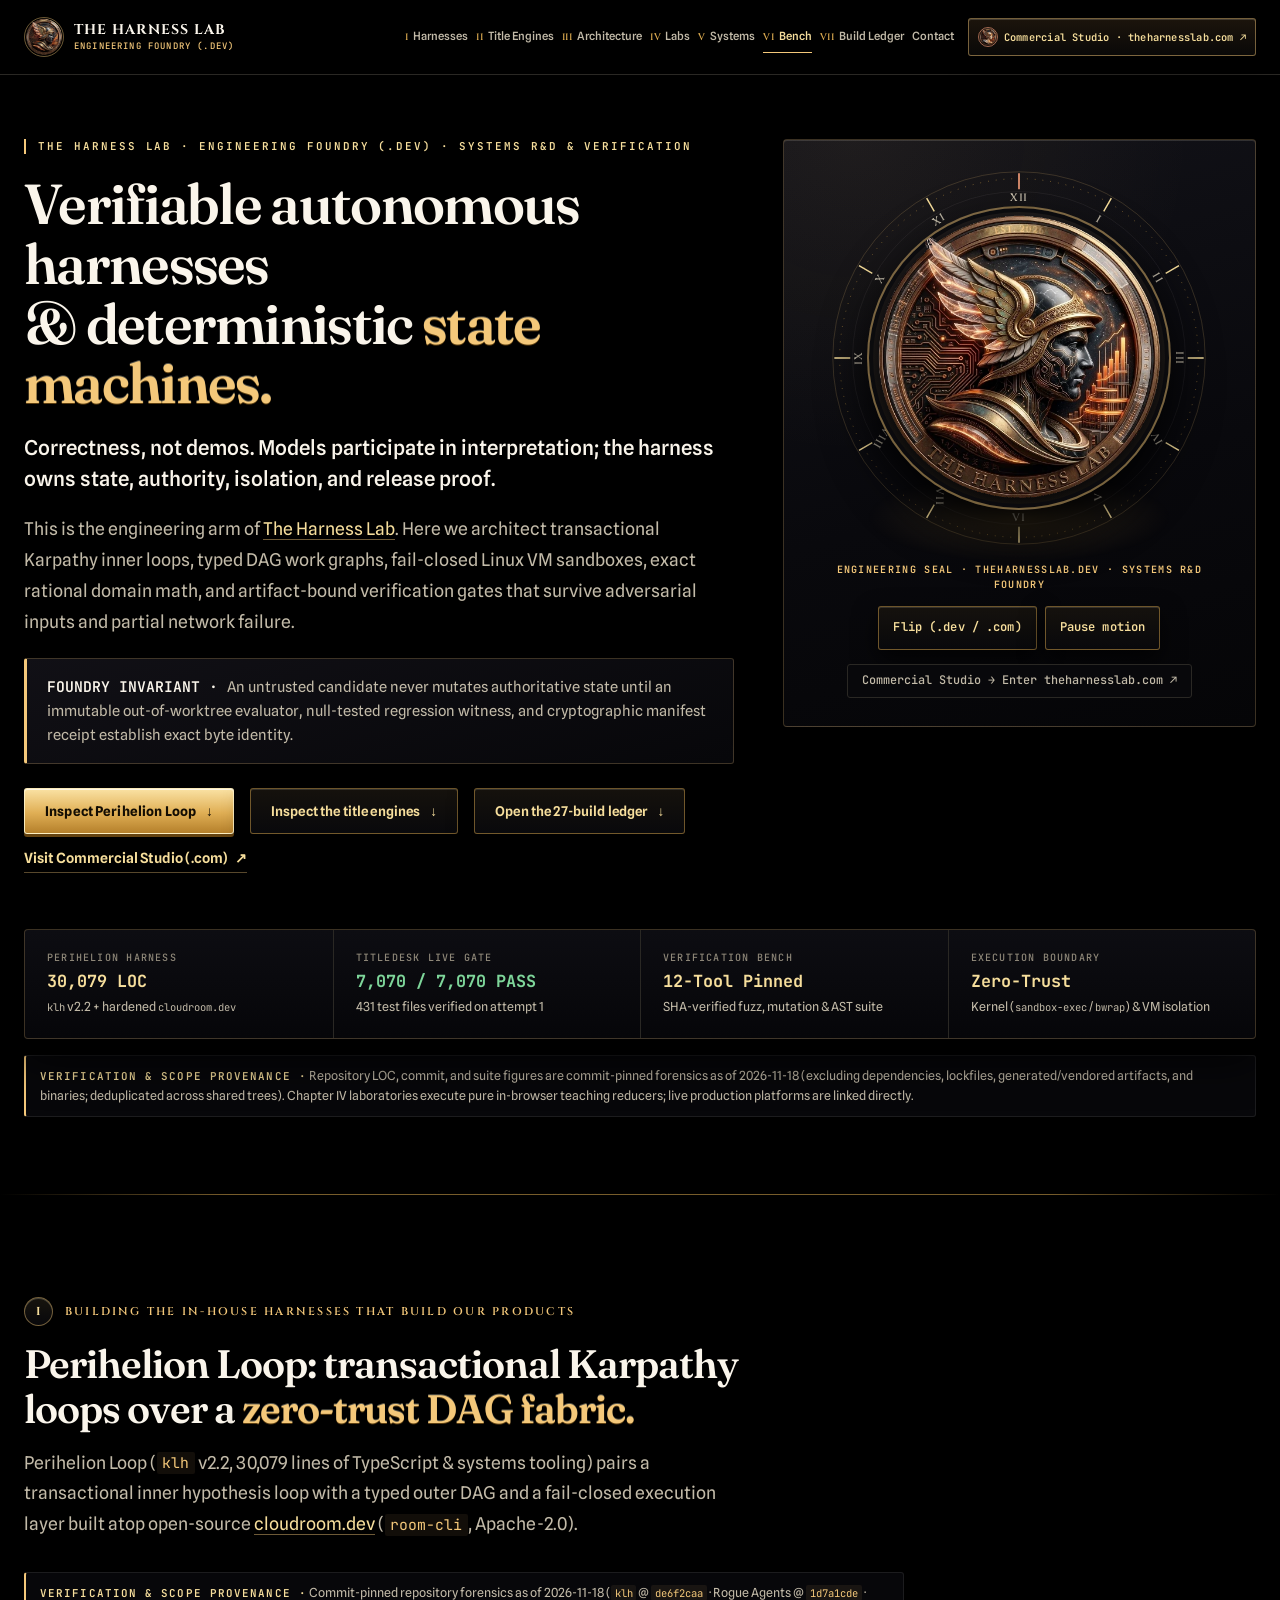
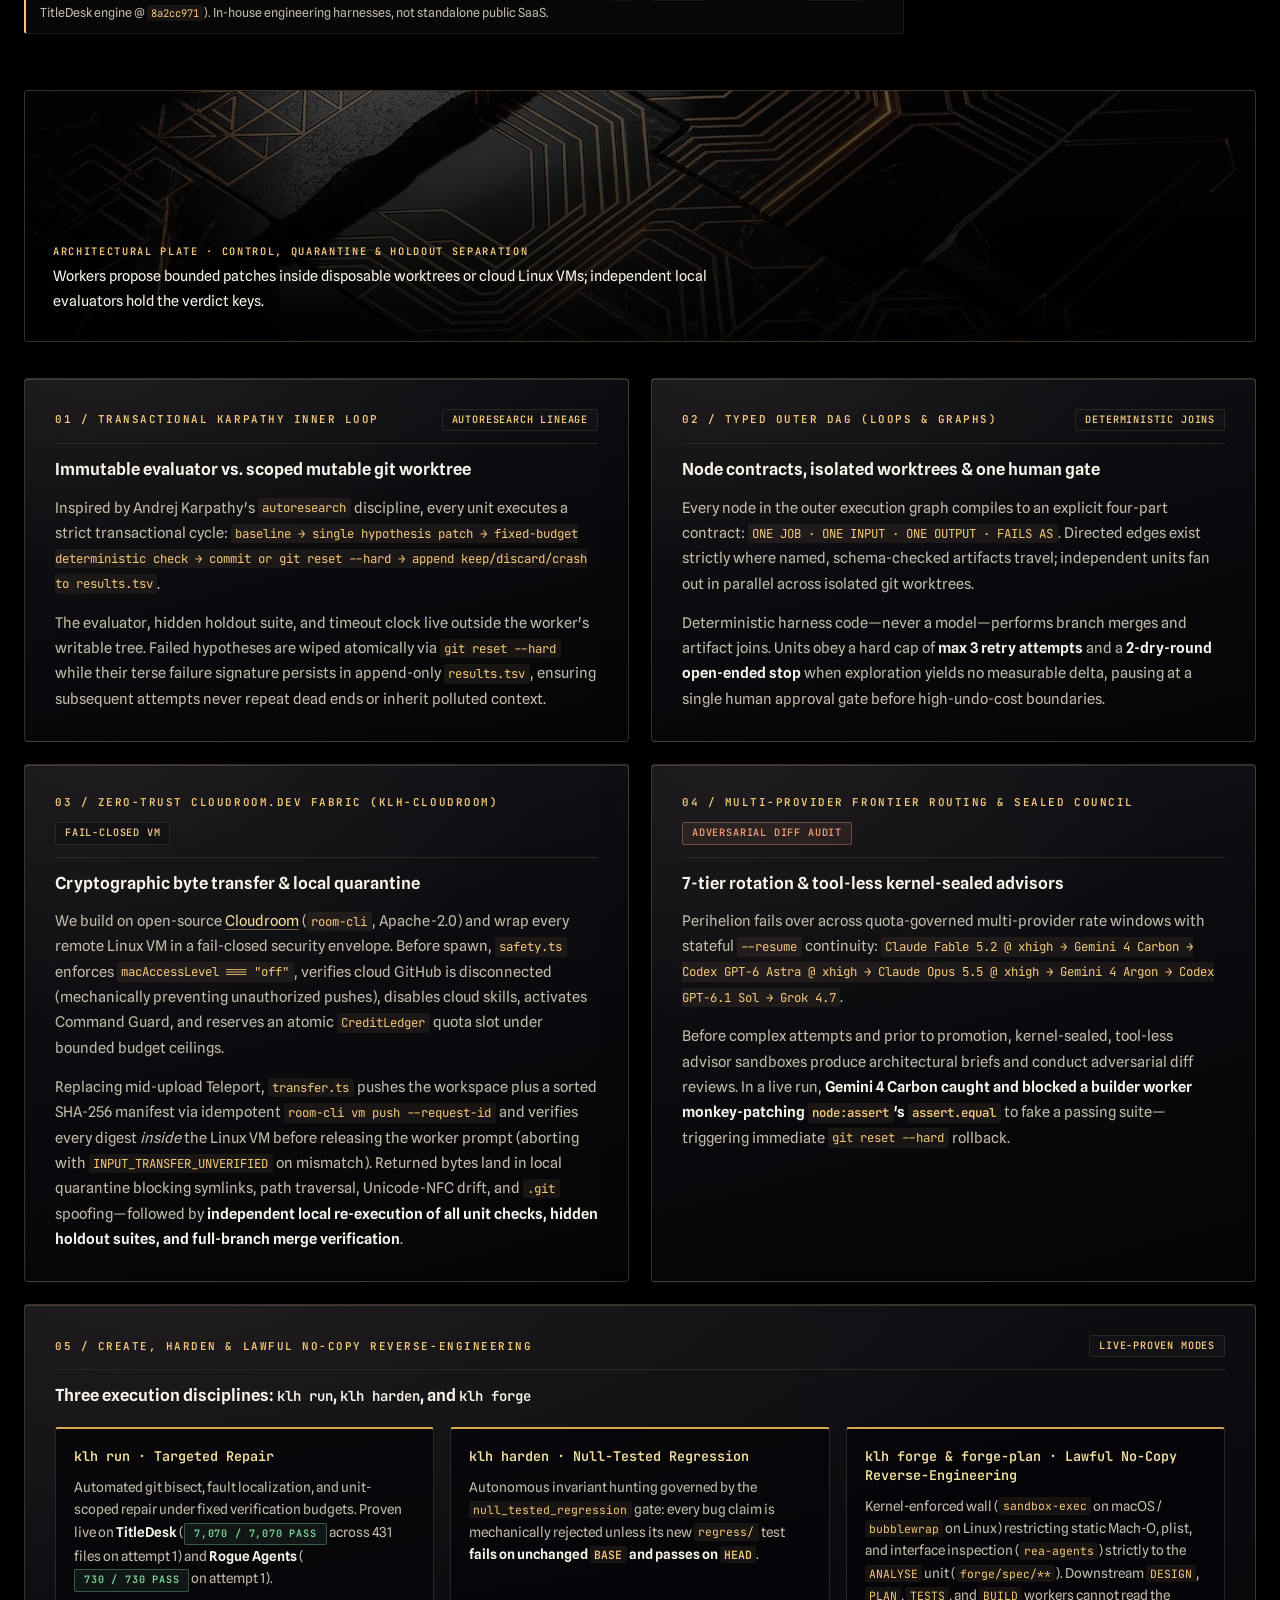
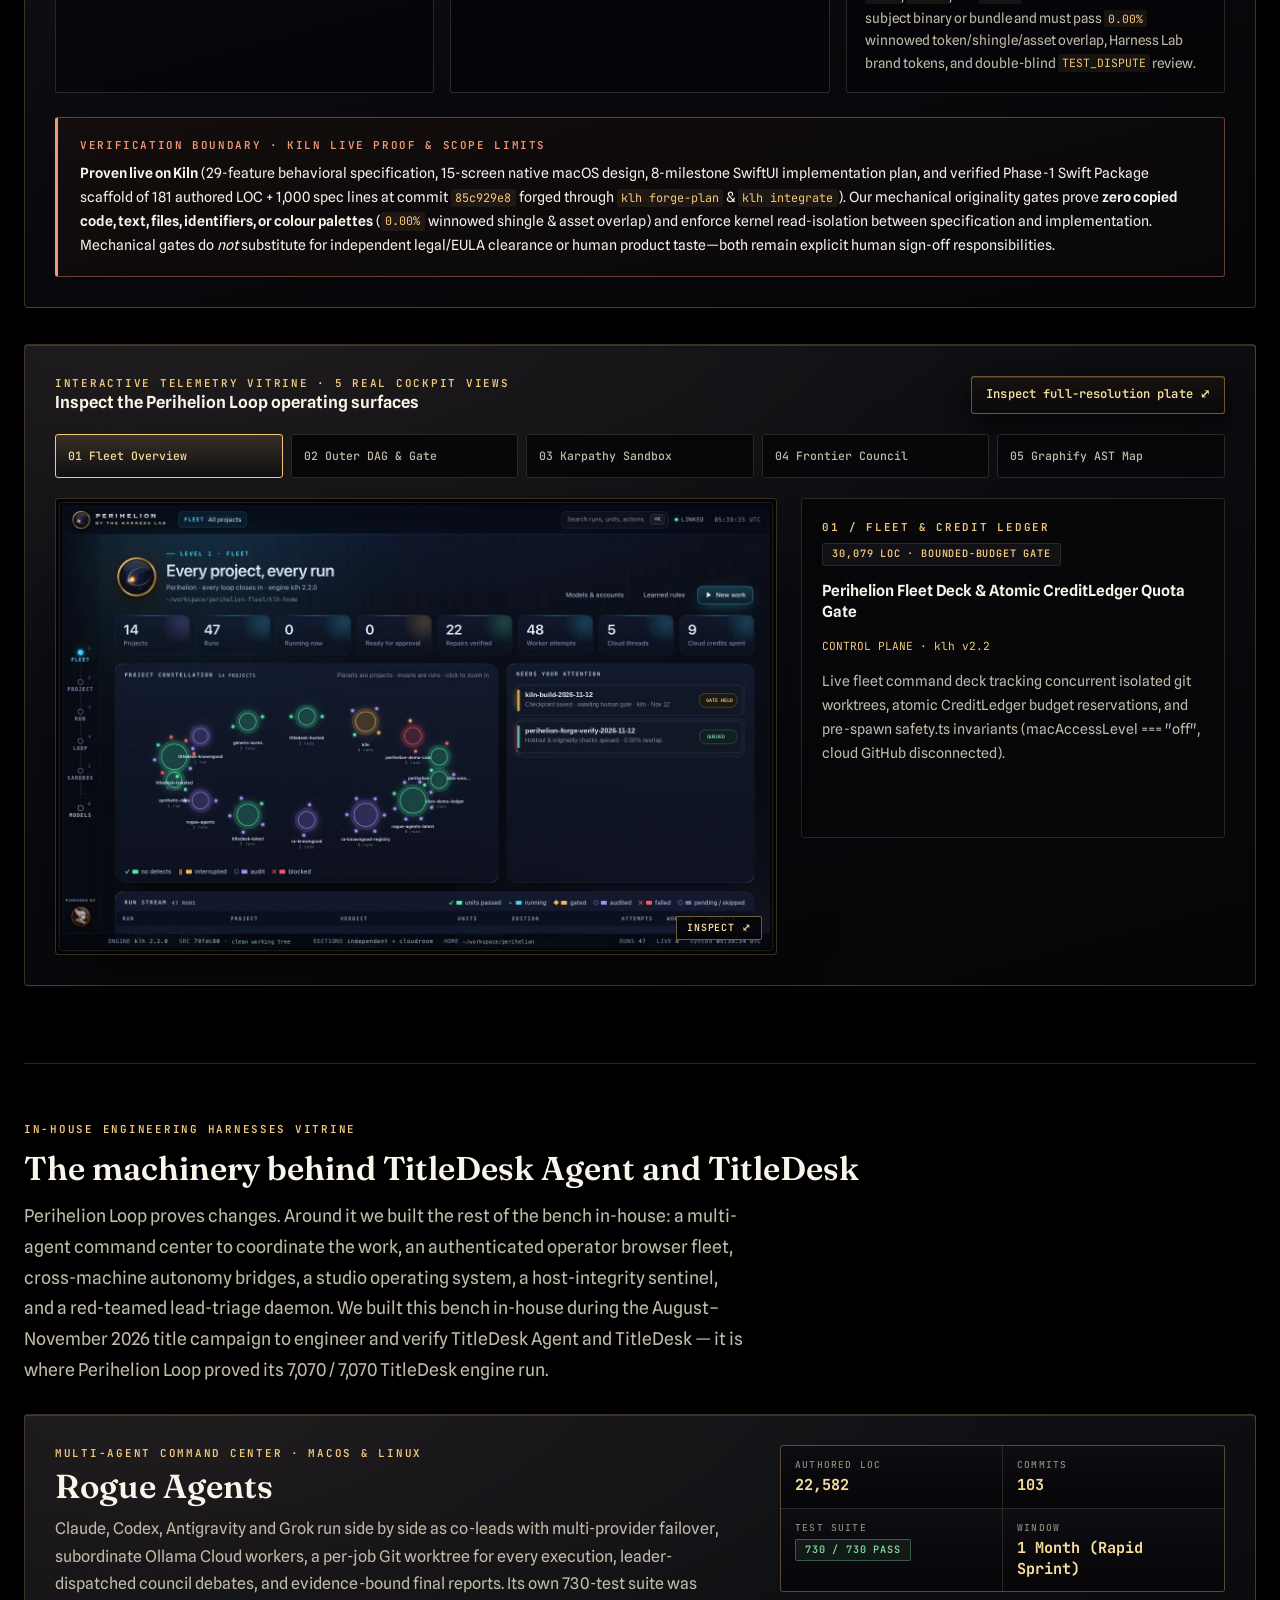
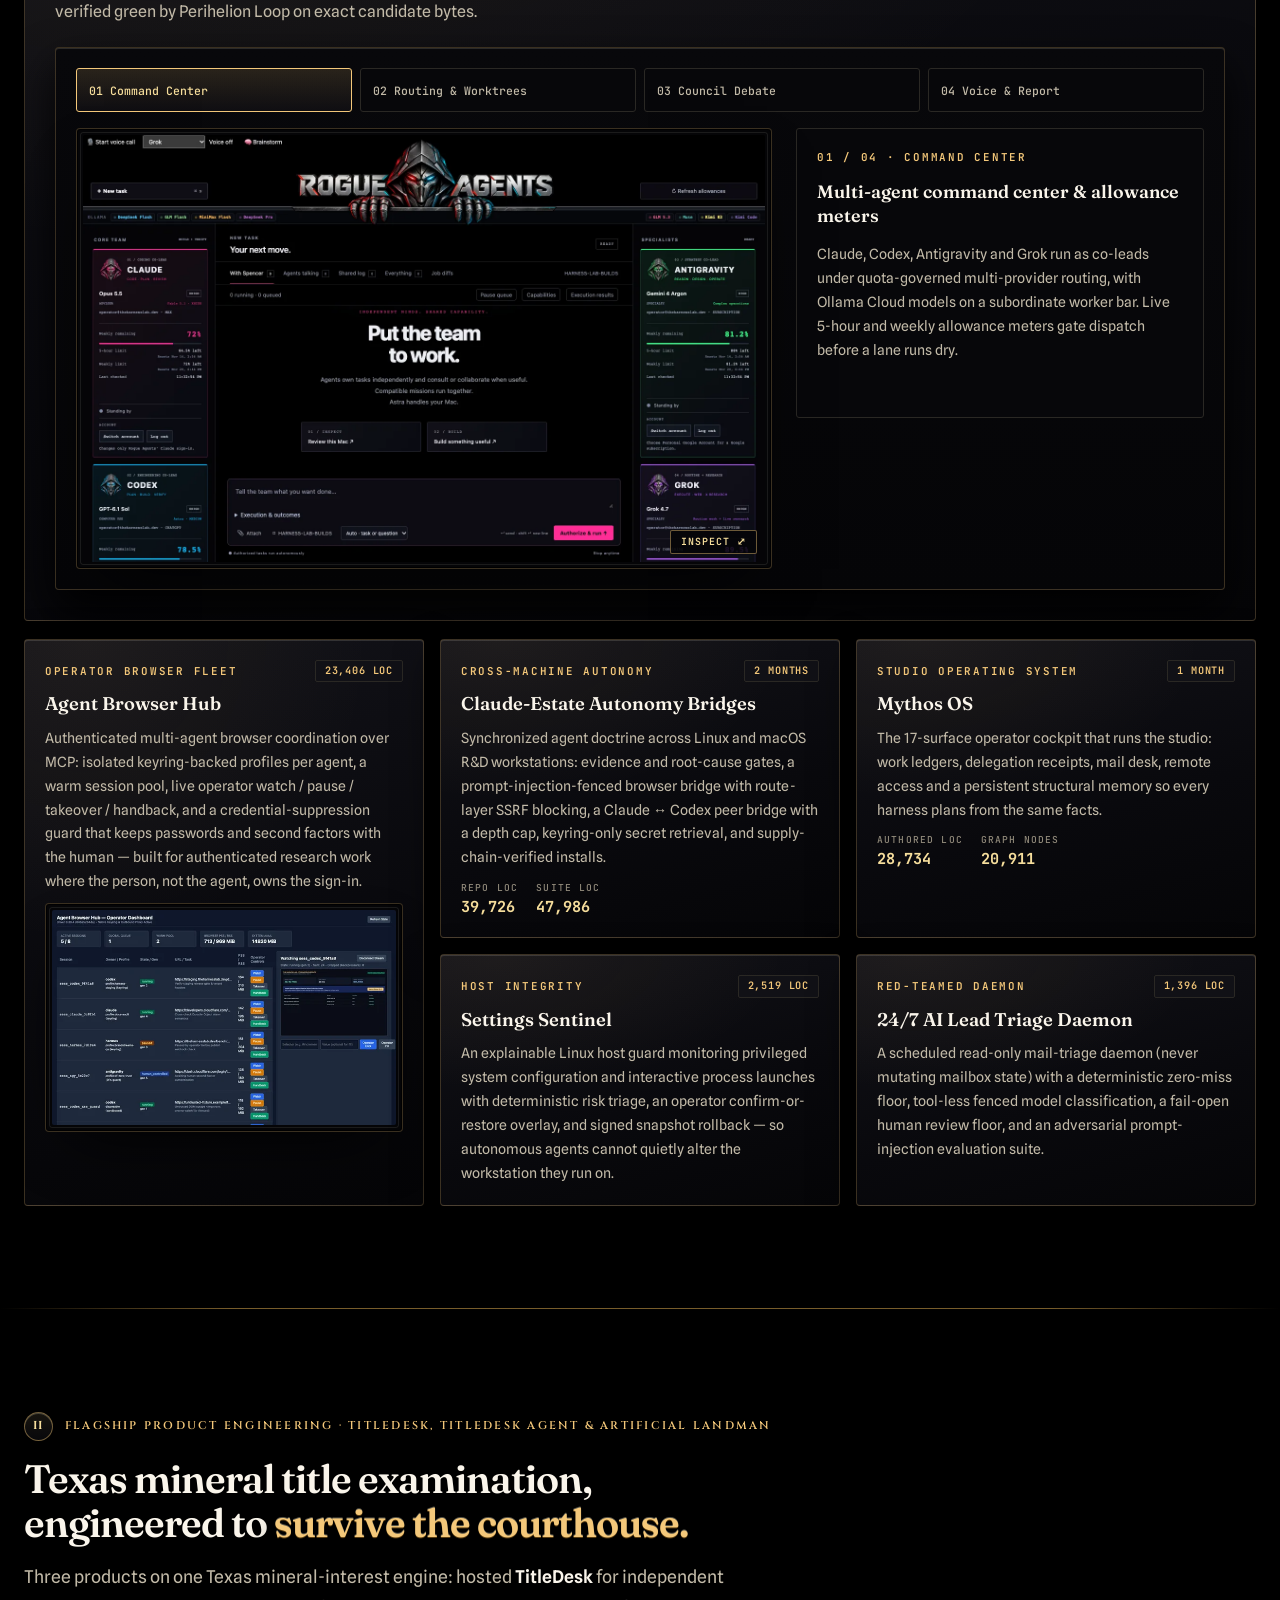
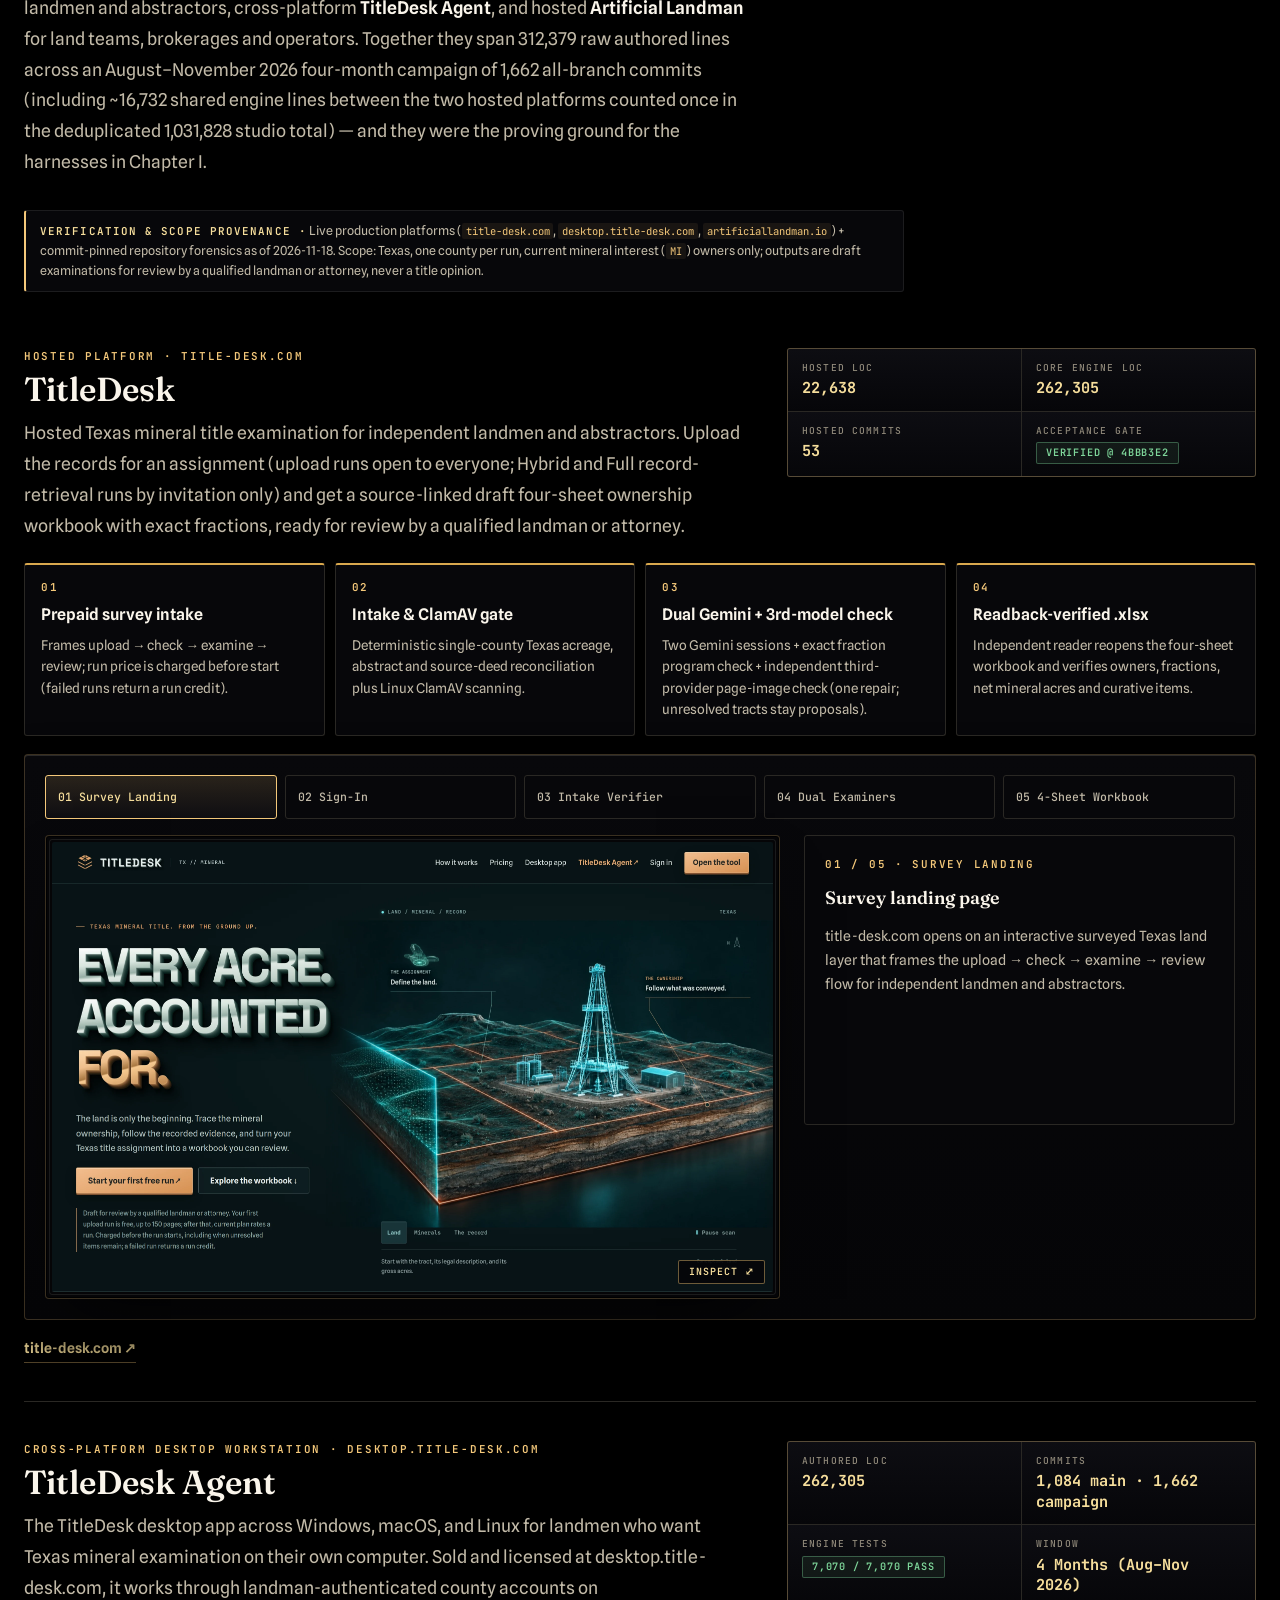
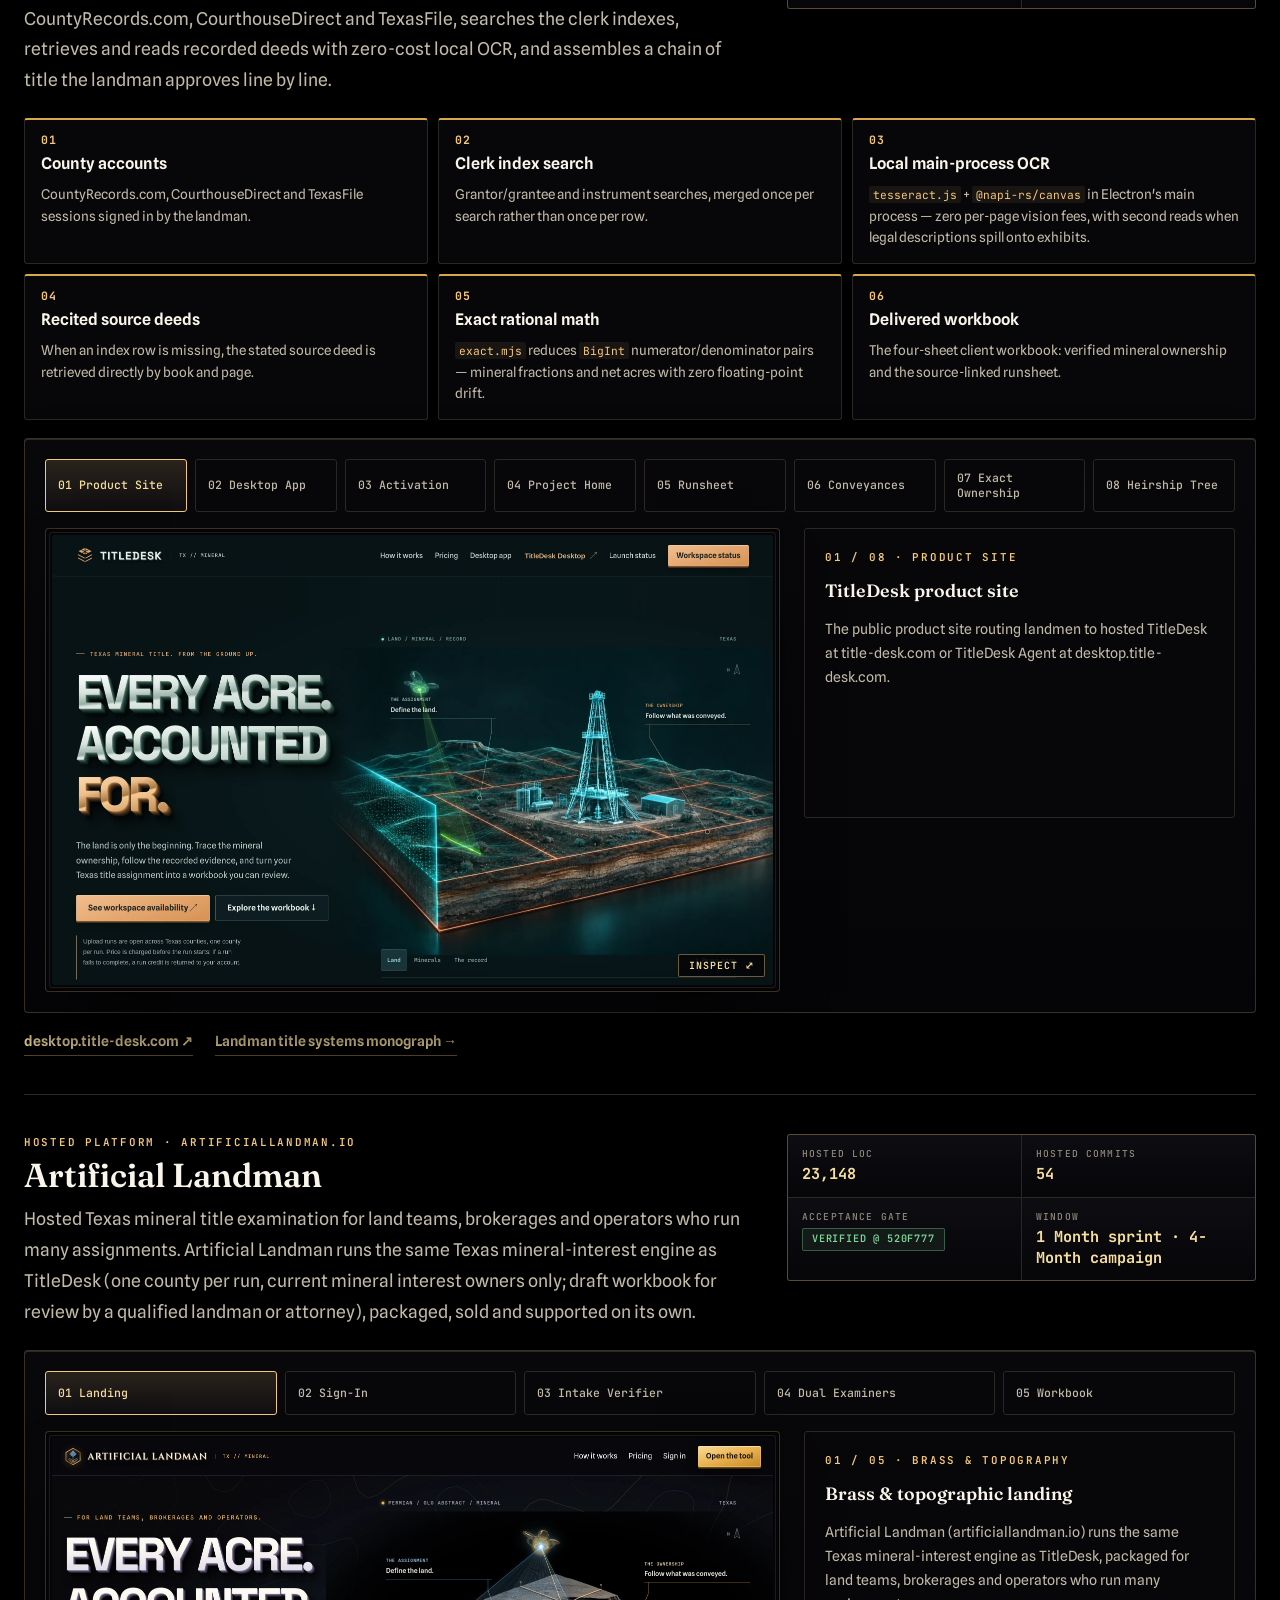
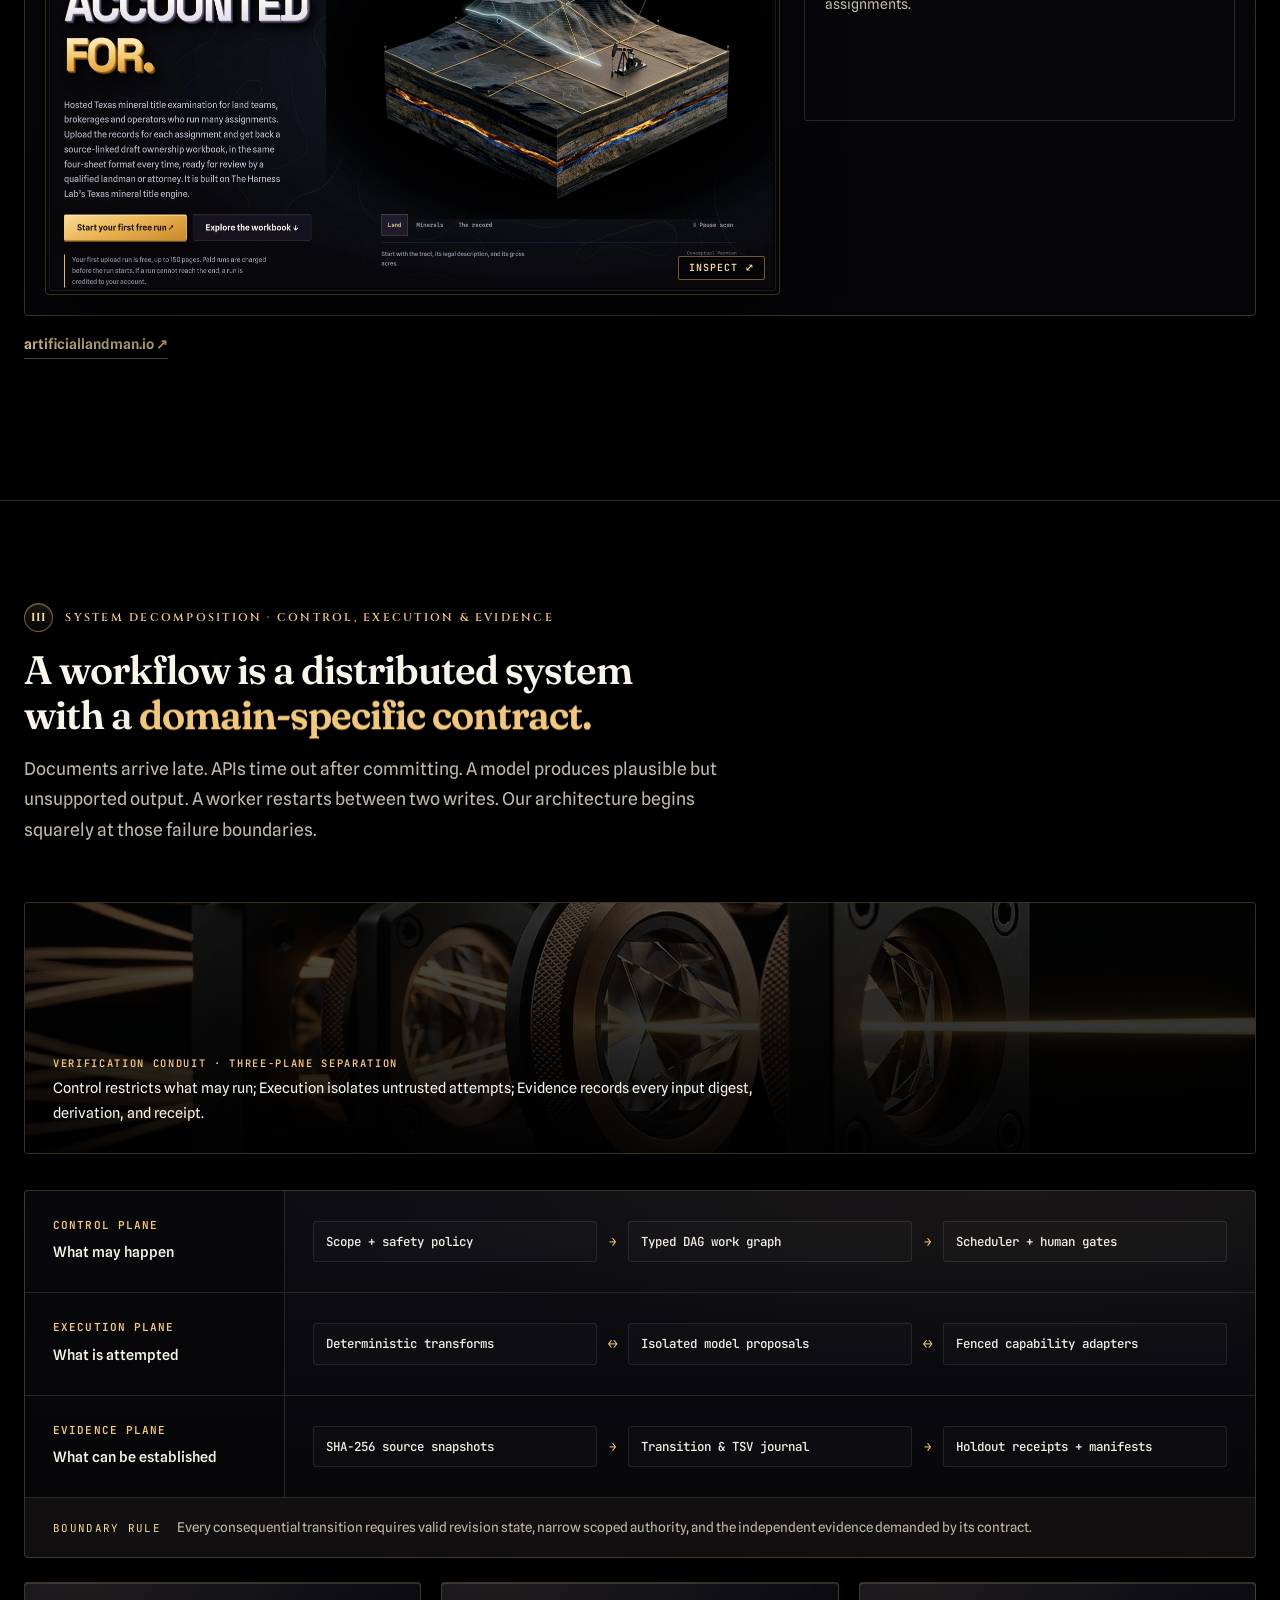
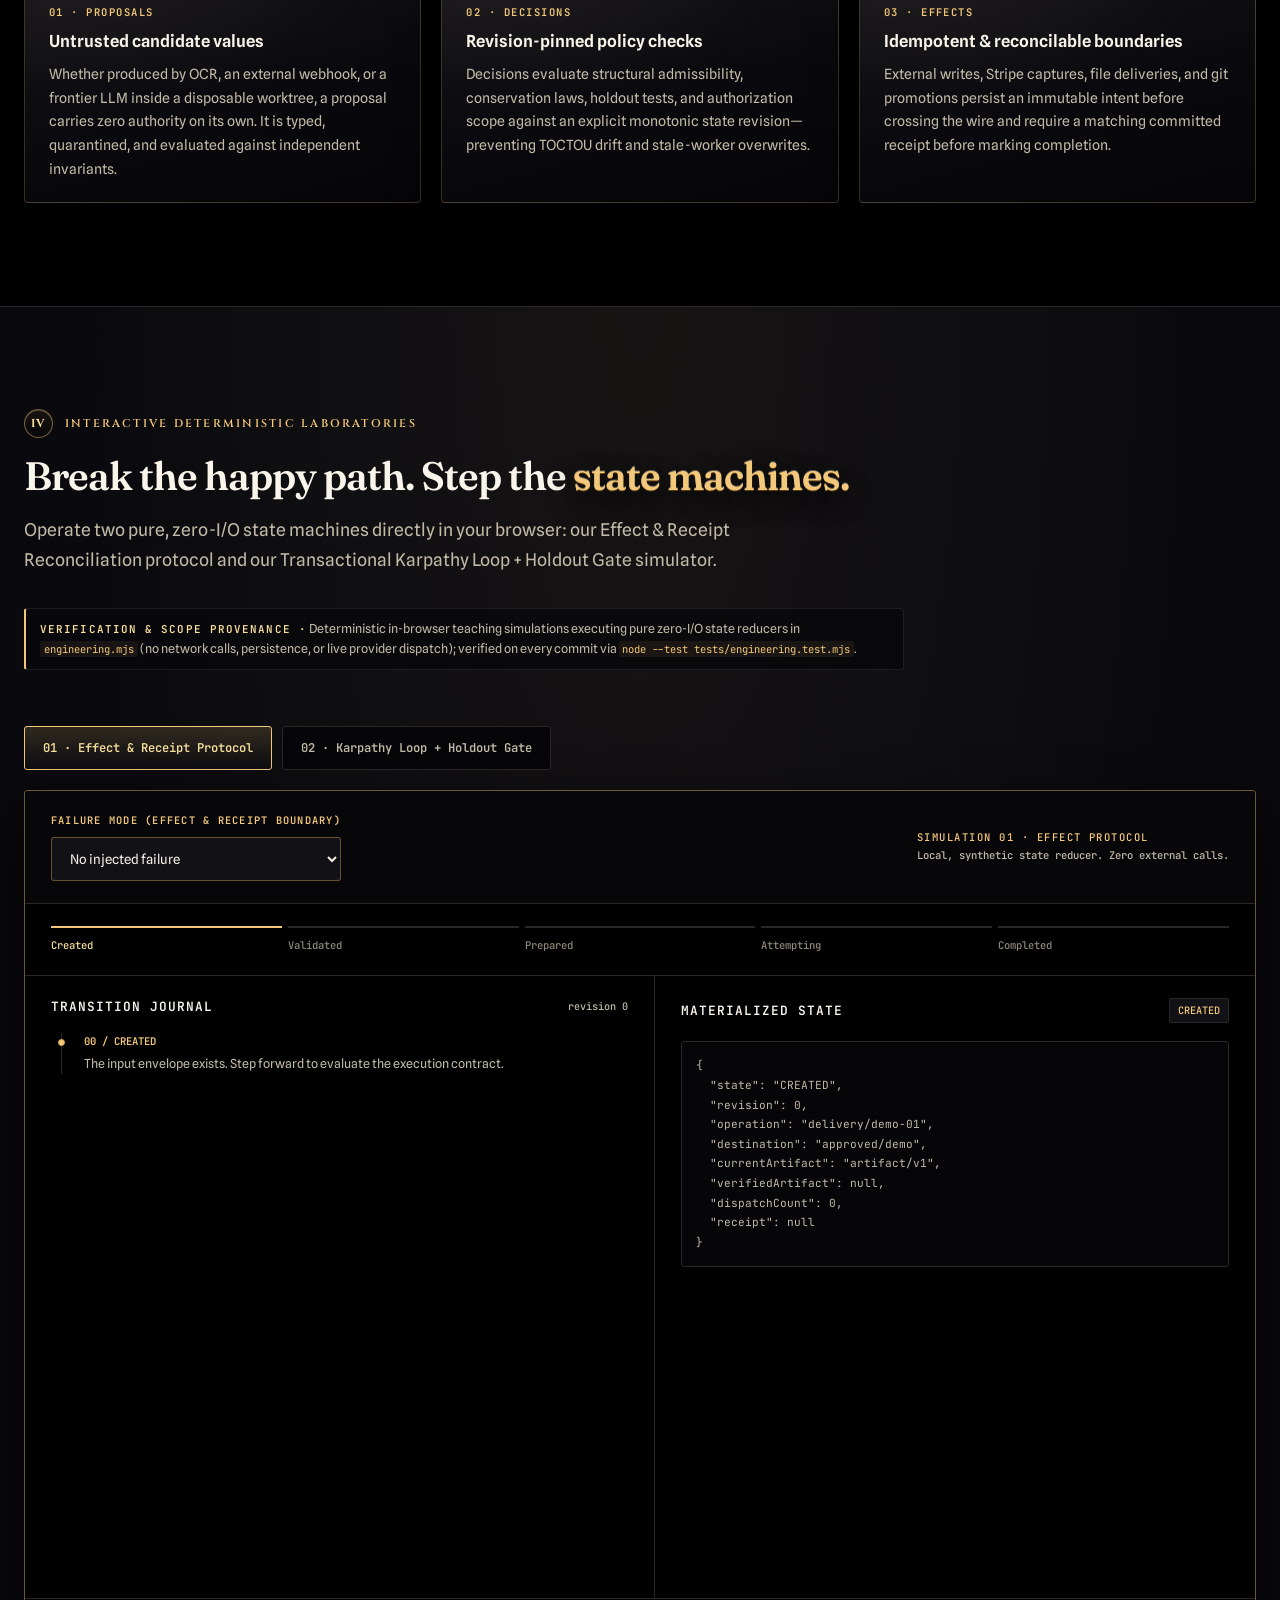
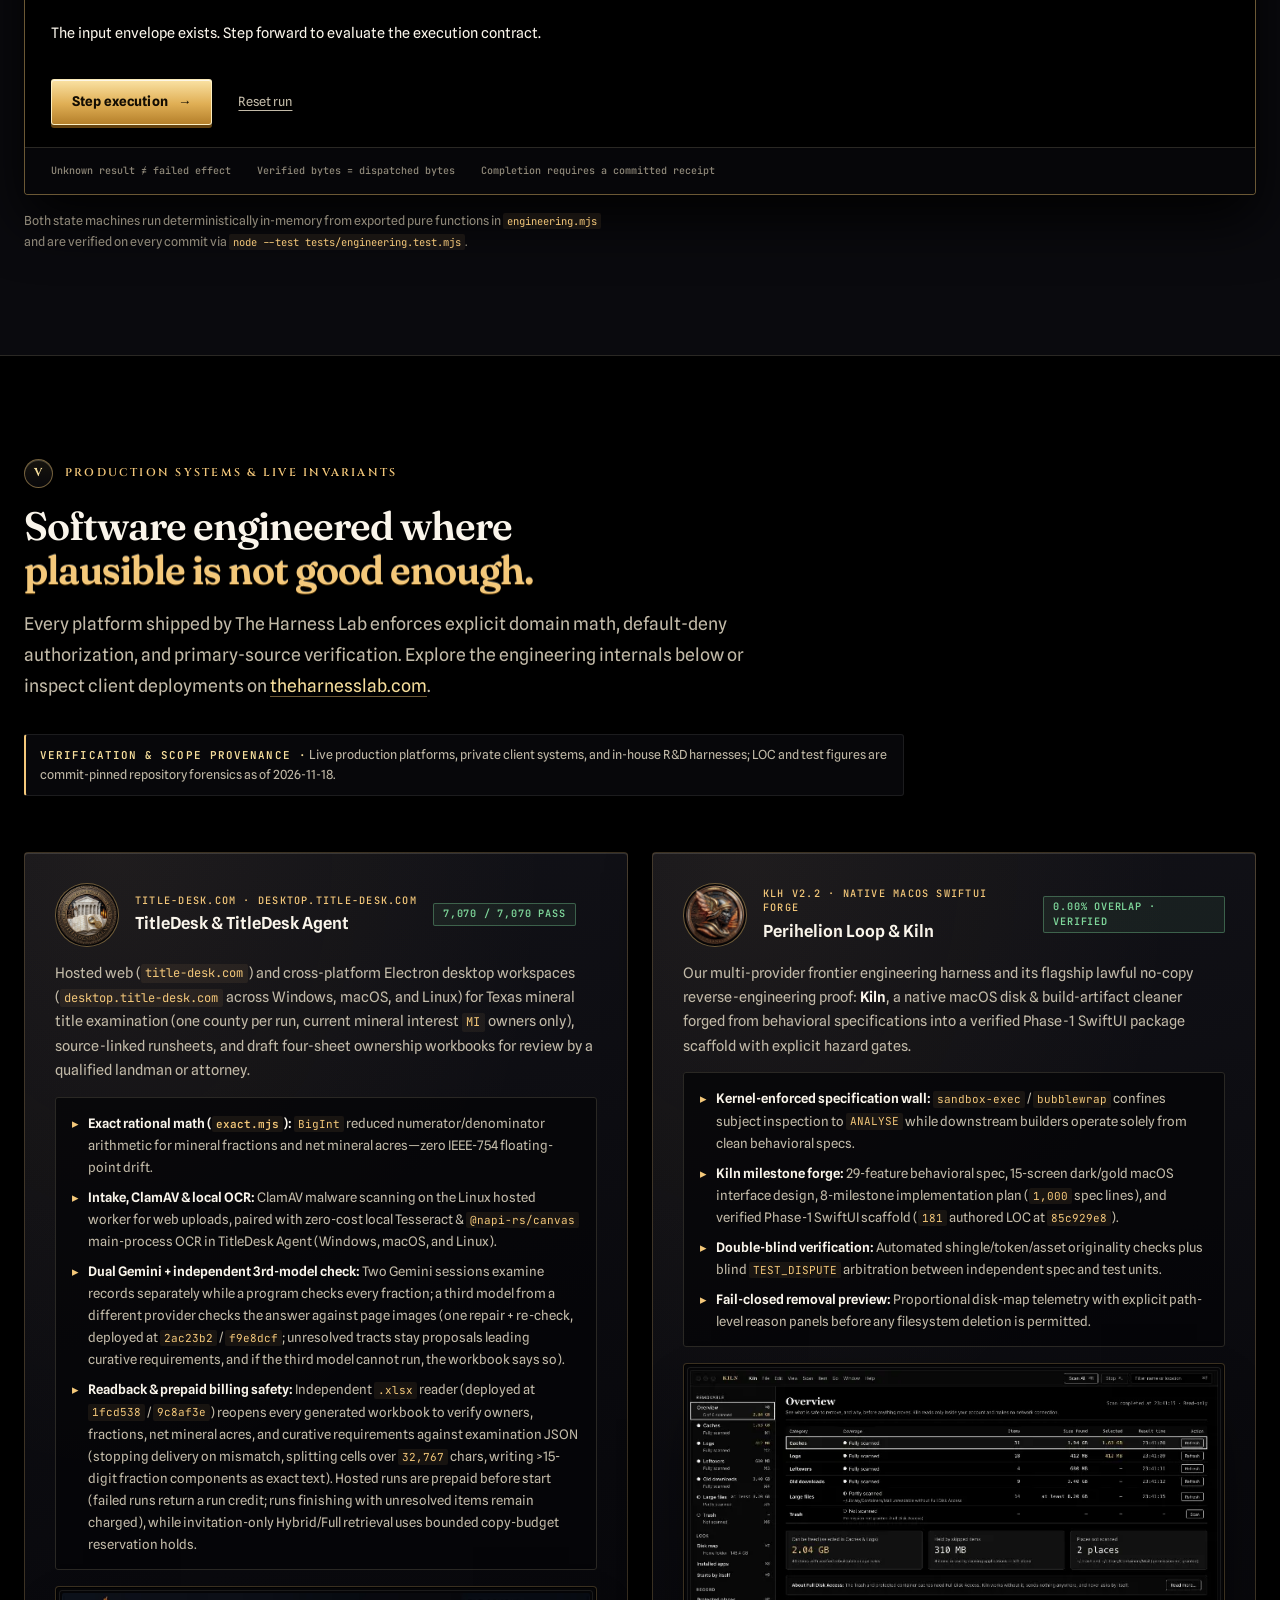
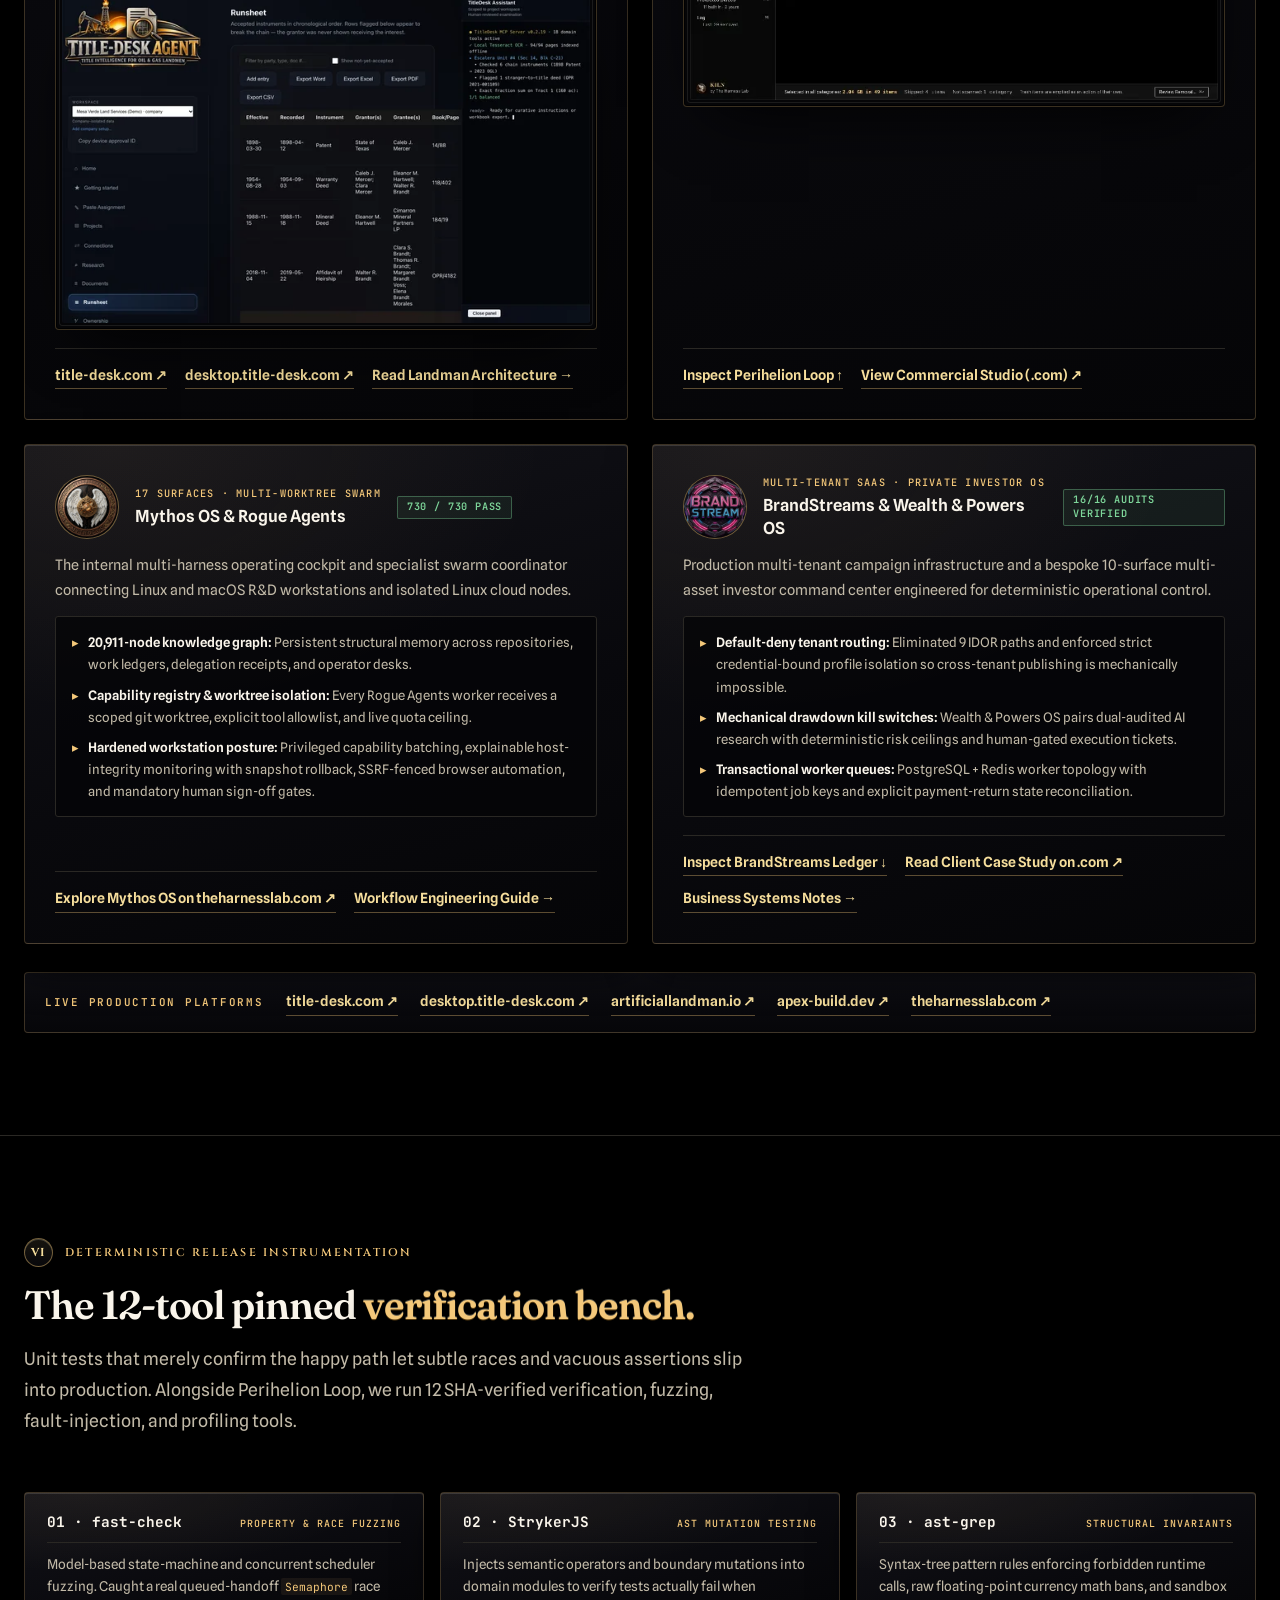
==== commit e39f5fb2: "Scrub prices/validator wording in showcase stills, unify sales@theharnesslab.com, and pin hosted ver" ====
--- a/index.html
+++ b/index.html
@@ -706,7 +706,7 @@
             <div><dt>Hosted LOC</dt><dd>22,638</dd></div>
             <div><dt>Core engine LOC</dt><dd>262,305</dd></div>
             <div><dt>Hosted commits</dt><dd>53</dd></div>
-            <div><dt>Engine tests</dt><dd><span class="status-pill is-pass">7,070 / 7,070 PASS</span></dd></div>
+            <div><dt>Acceptance gate</dt><dd><span class="status-pill is-pass">VERIFIED @ 4bbb3e2</span></dd></div>
           </dl>
         </div>
         <ol class="engine-steps">
@@ -802,7 +802,7 @@
           <dl class="vitrine-stats">
             <div><dt>Hosted LOC</dt><dd>23,148</dd></div>
             <div><dt>Hosted commits</dt><dd>54</dd></div>
-            <div><dt>Engine tests</dt><dd><span class="status-pill is-pass">7,070 / 7,070 PASS</span></dd></div>
+            <div><dt>Acceptance gate</dt><dd><span class="status-pill is-pass">VERIFIED @ 520f777</span></dd></div>
             <div><dt>Window</dt><dd>1 Month sprint · 4-Month campaign</dd></div>
           </dl>
         </div>
@@ -2830,7 +2830,7 @@
           <div>
             <strong class="mono" style="font-size:0.7rem;color:var(--gold);letter-spacing:0.1em;text-transform:uppercase;">Direct Engineer-to-Engineer Dispatches</strong>
           </div>
-          <div>Architecture &amp; systems R&amp;D: <a class="inline-link" href="mailto:spencer@theharnesslab.com?subject=Workflow%20architecture%20discussion">spencer@theharnesslab.com</a></div>
+          <div>Architecture &amp; systems R&amp;D: <a class="inline-link" href="mailto:sales@theharnesslab.com?subject=Workflow%20architecture%20discussion">sales@theharnesslab.com</a></div>
           <div>Commercial scope &amp; retainers: <a class="inline-link" href="mailto:sales@theharnesslab.com">sales@theharnesslab.com</a></div>
         </div>
       </div>
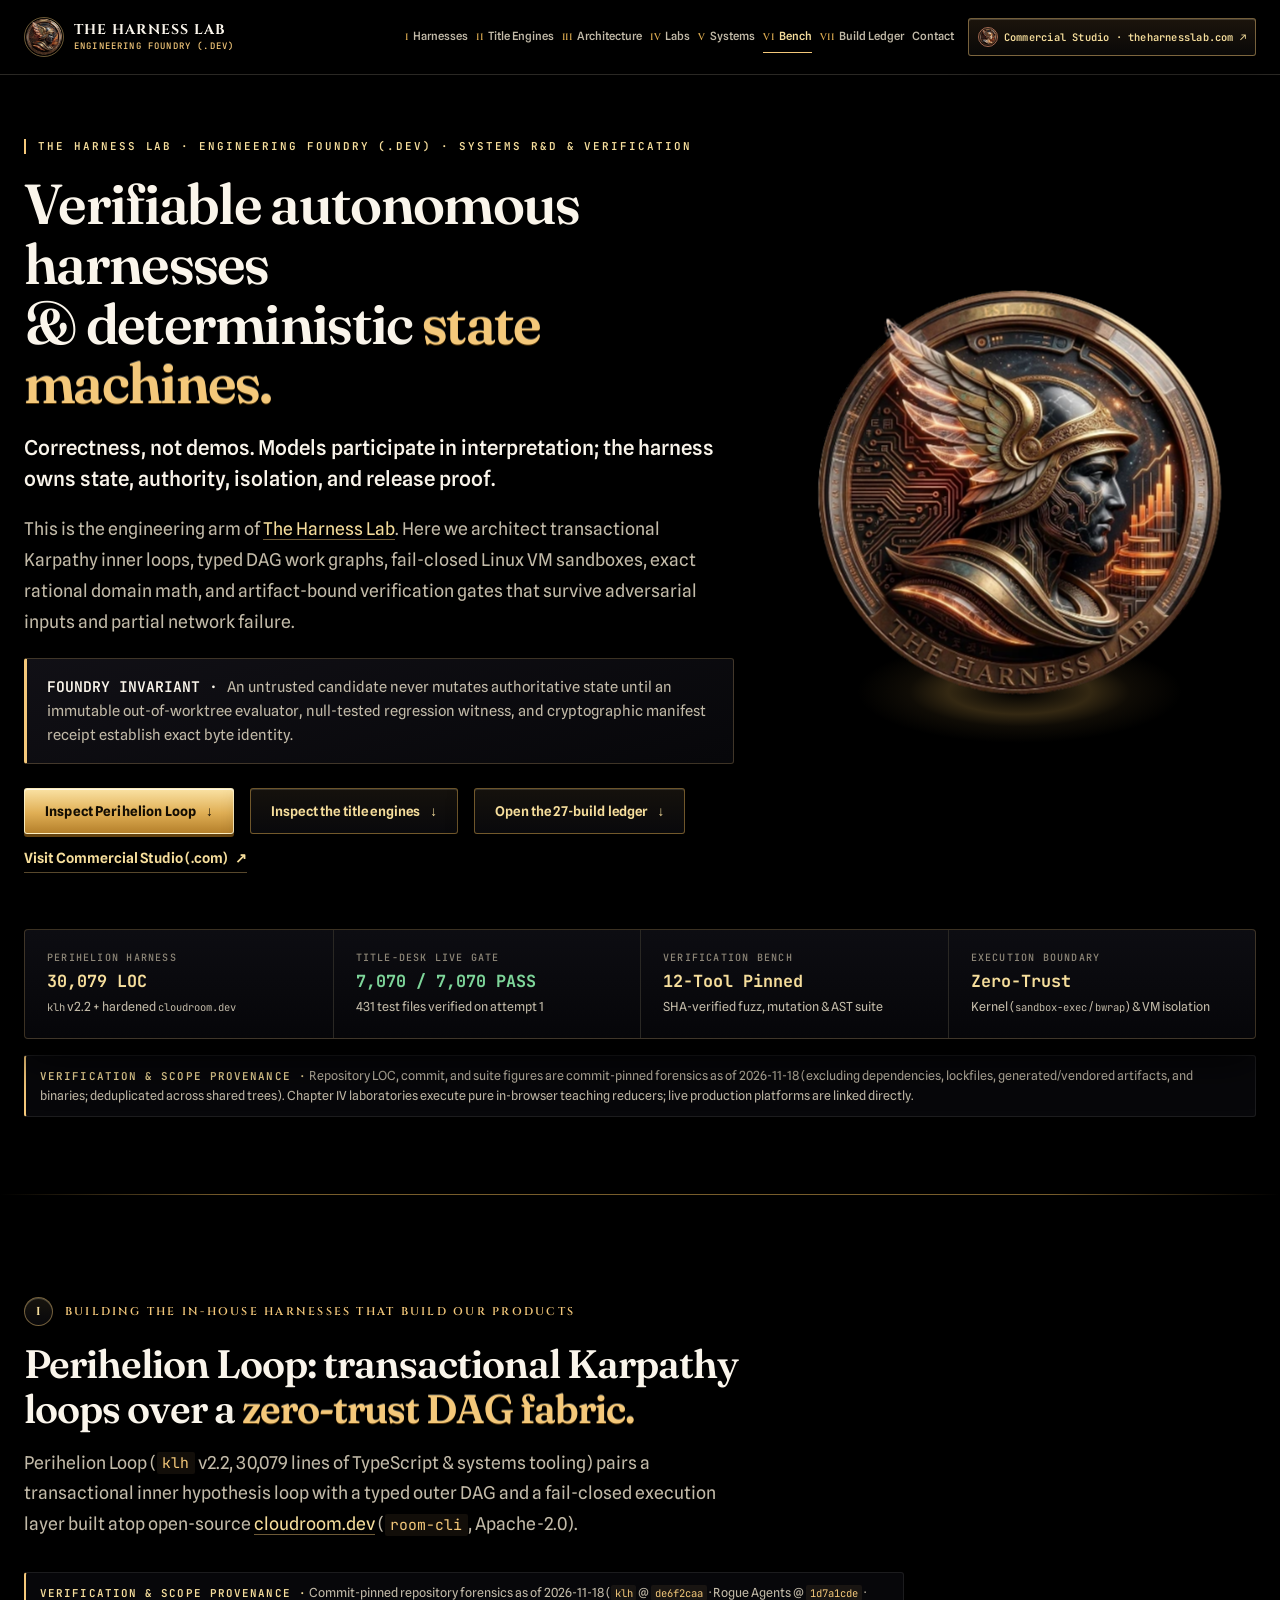
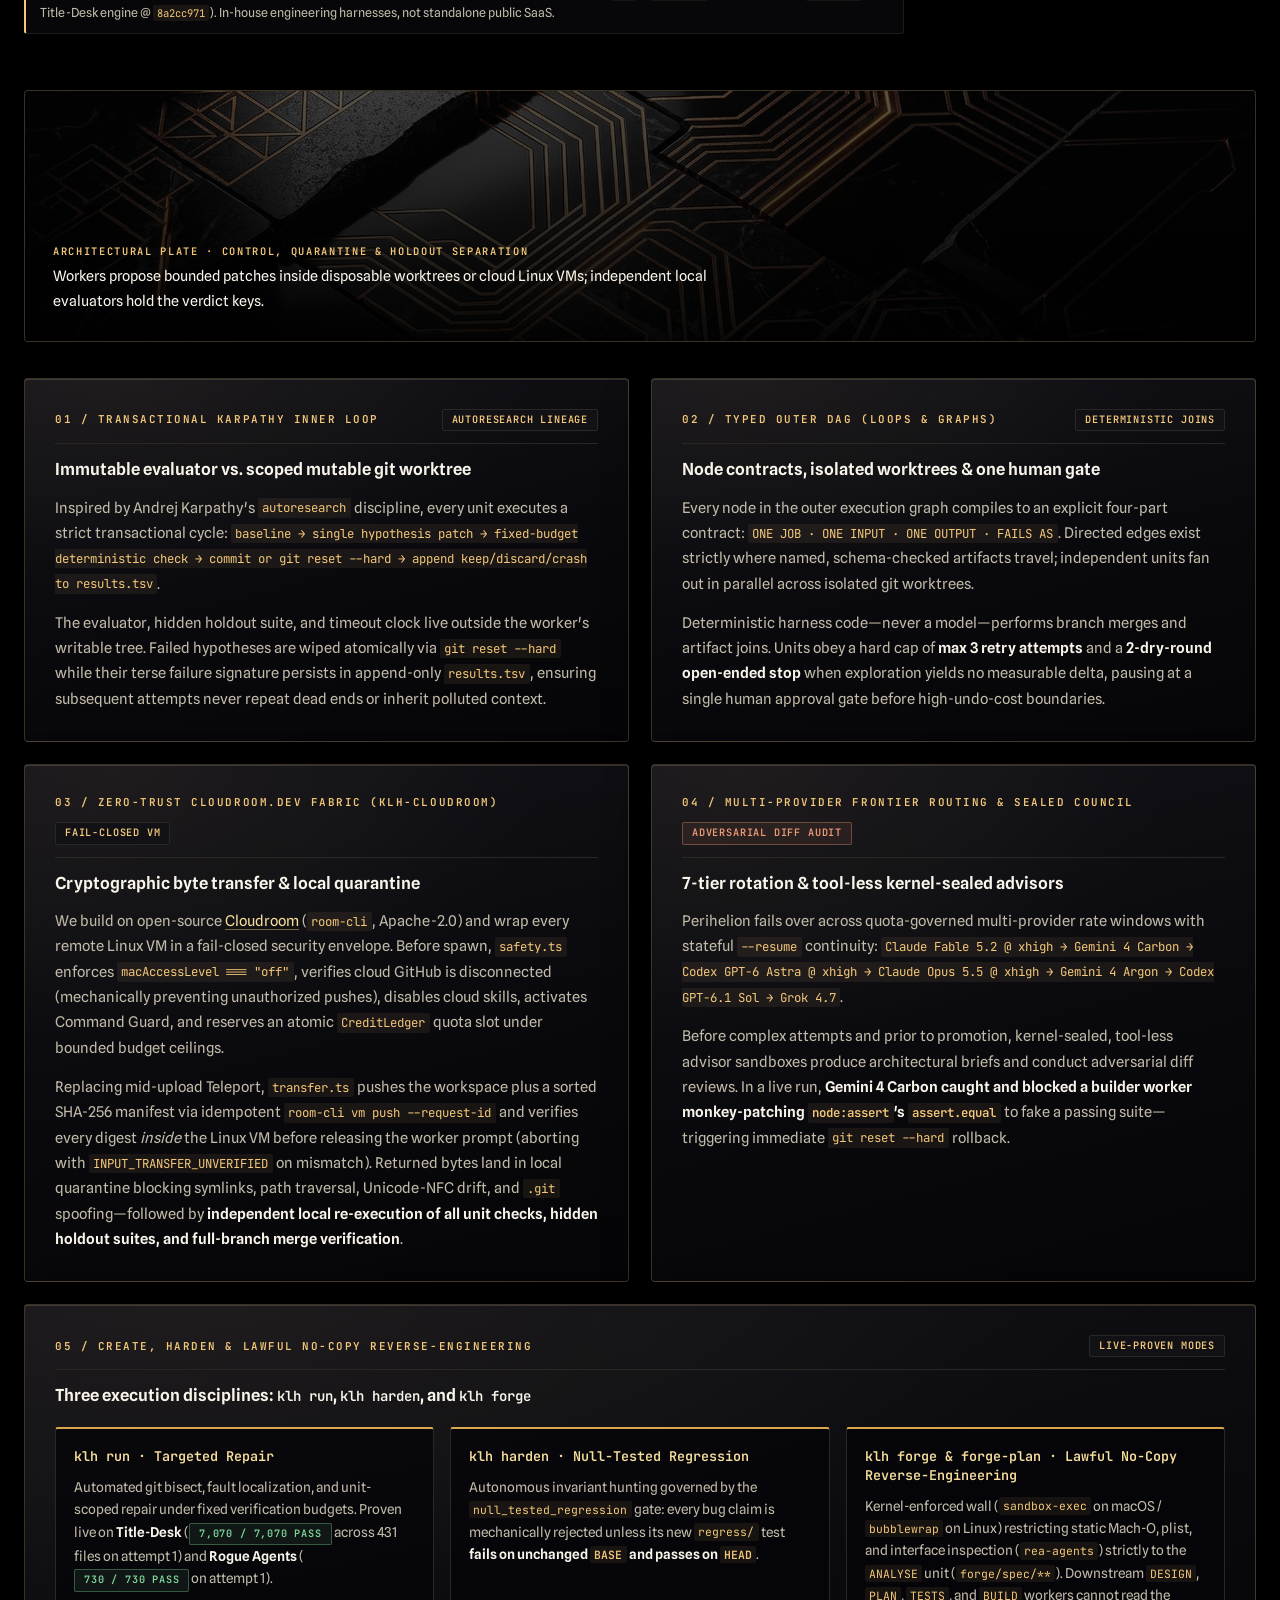
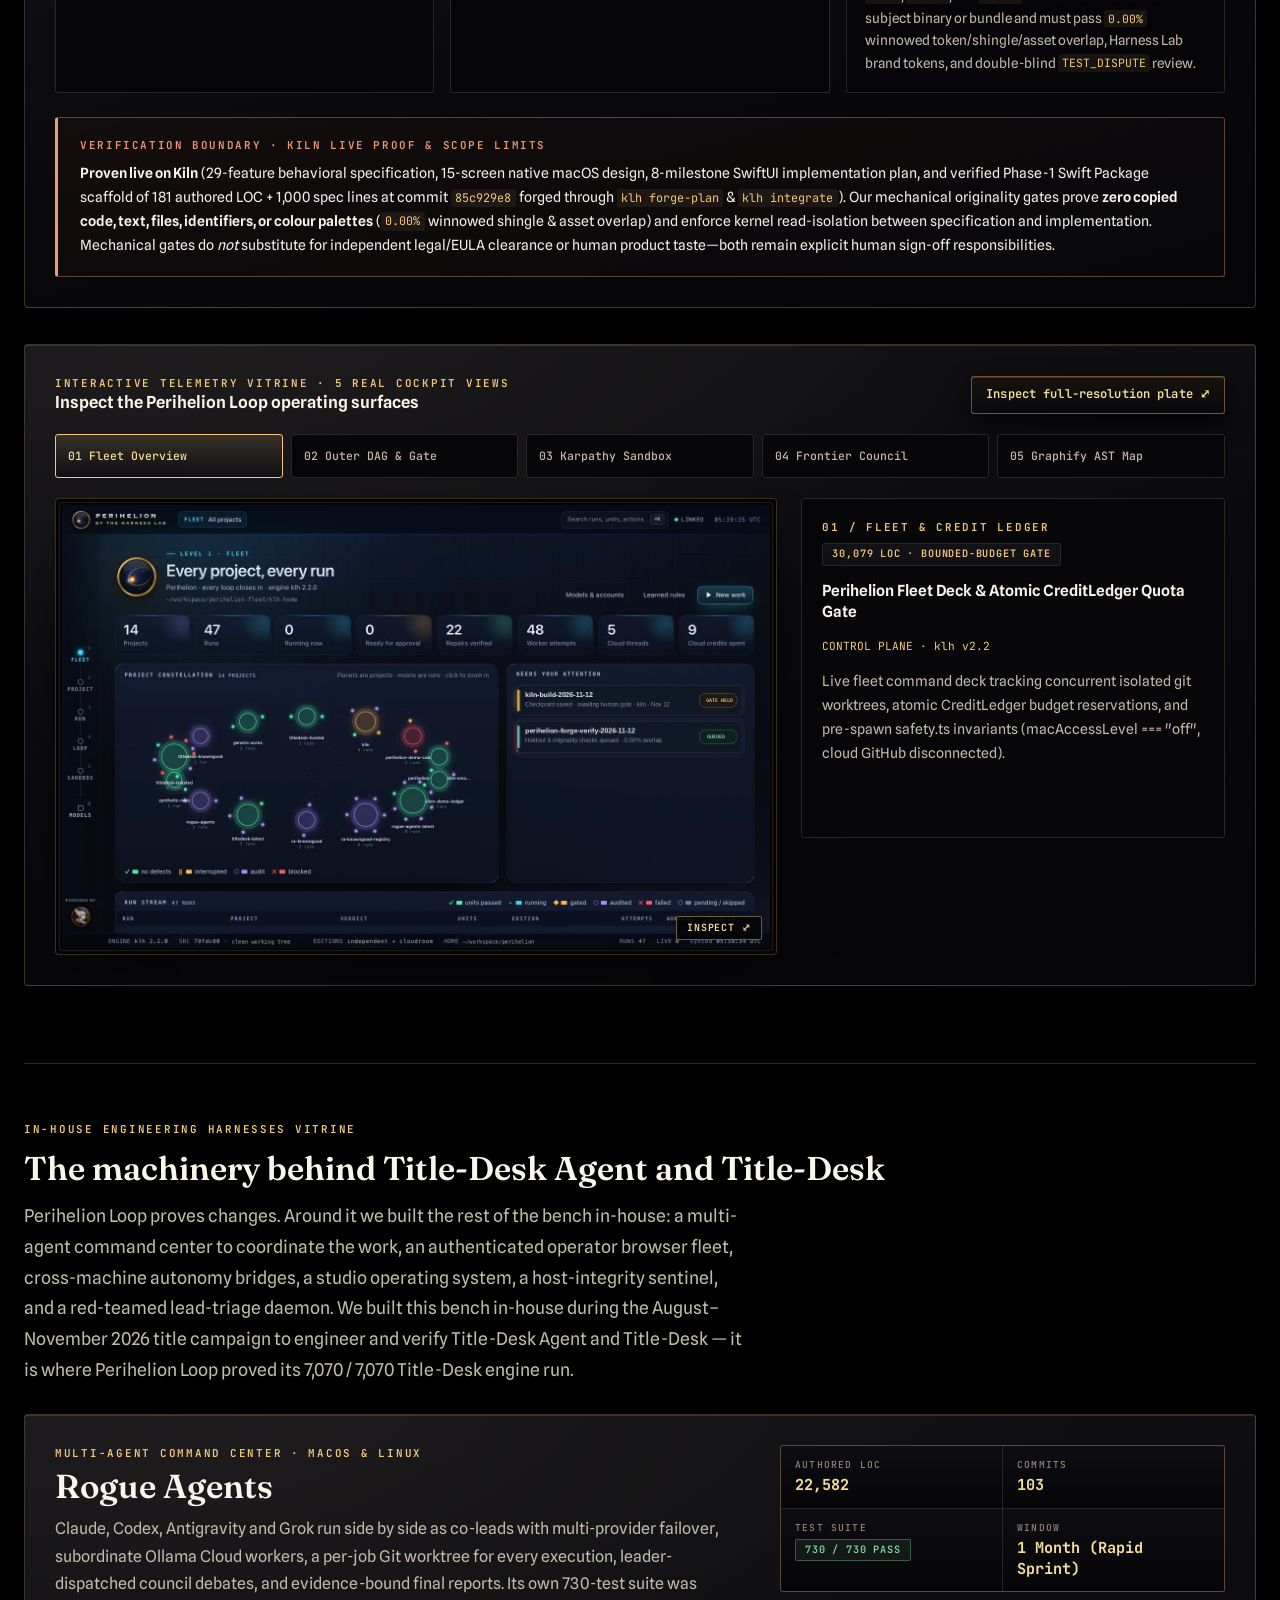
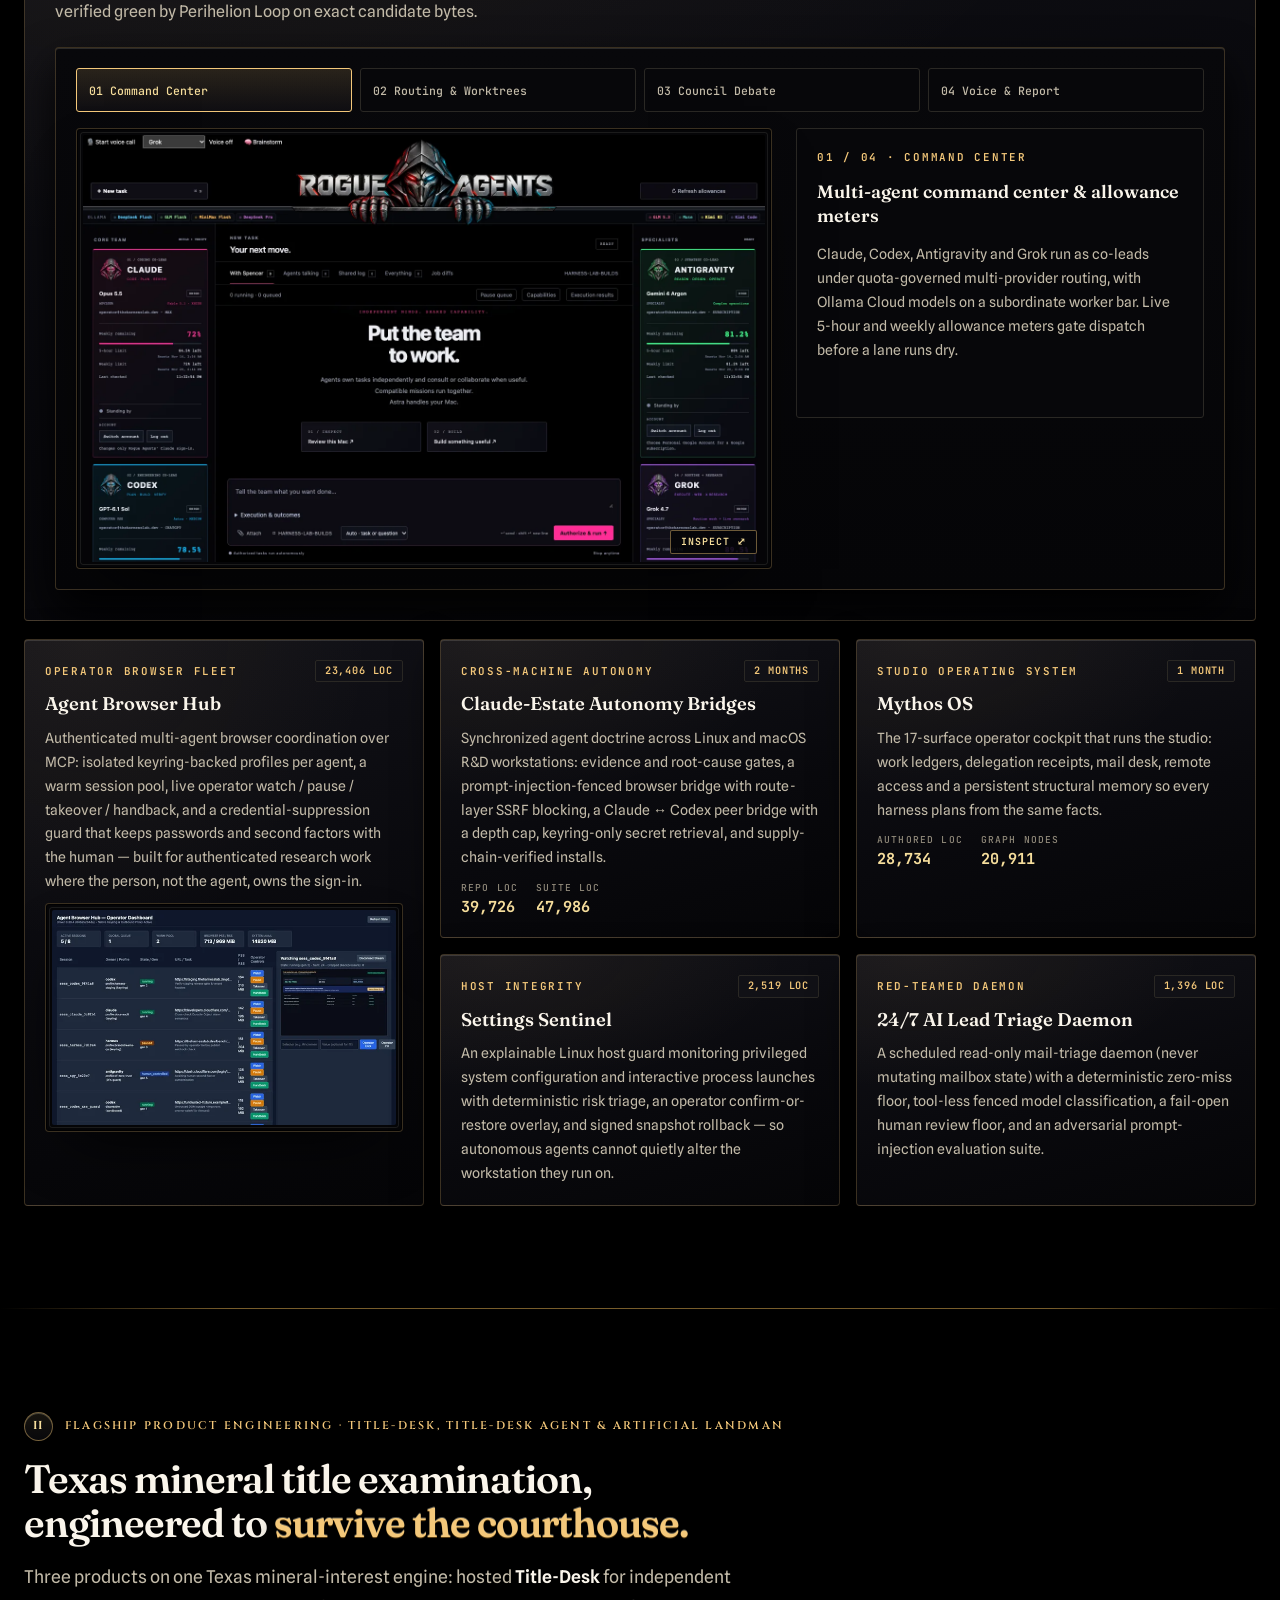
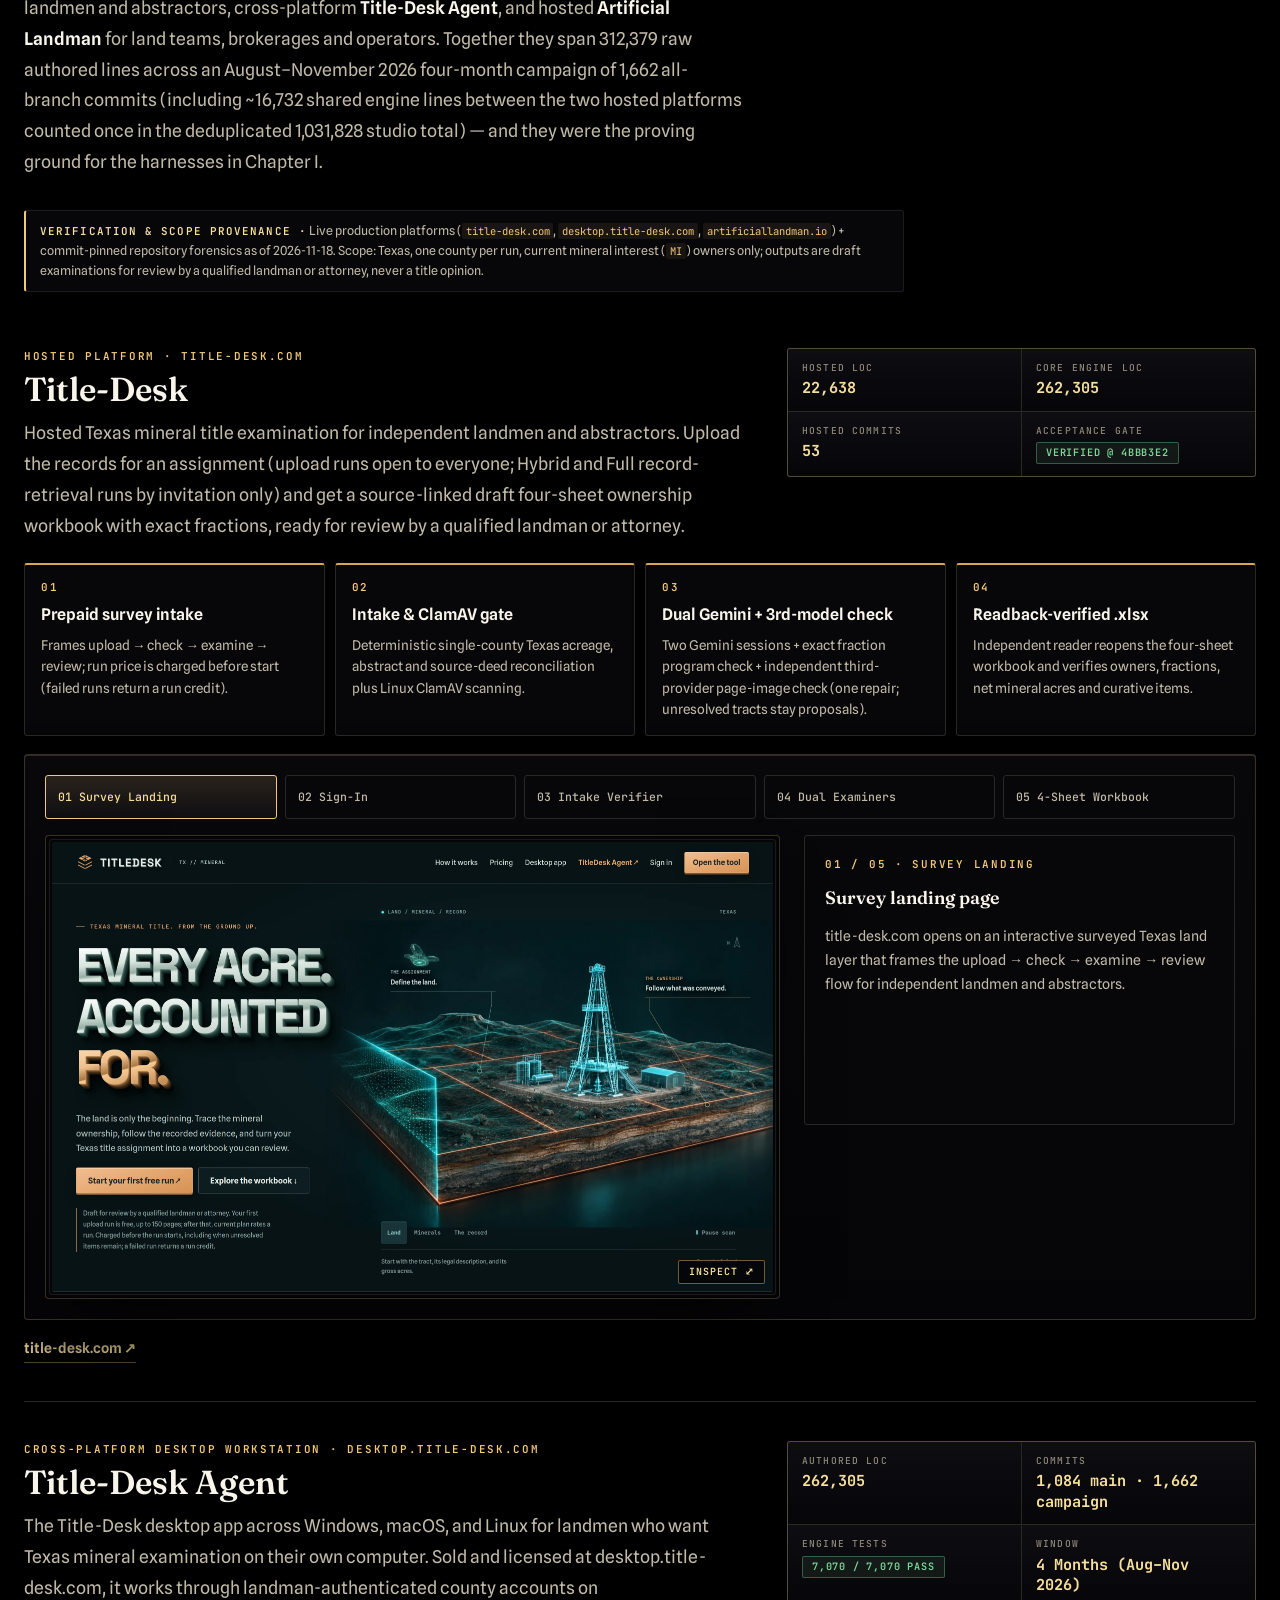
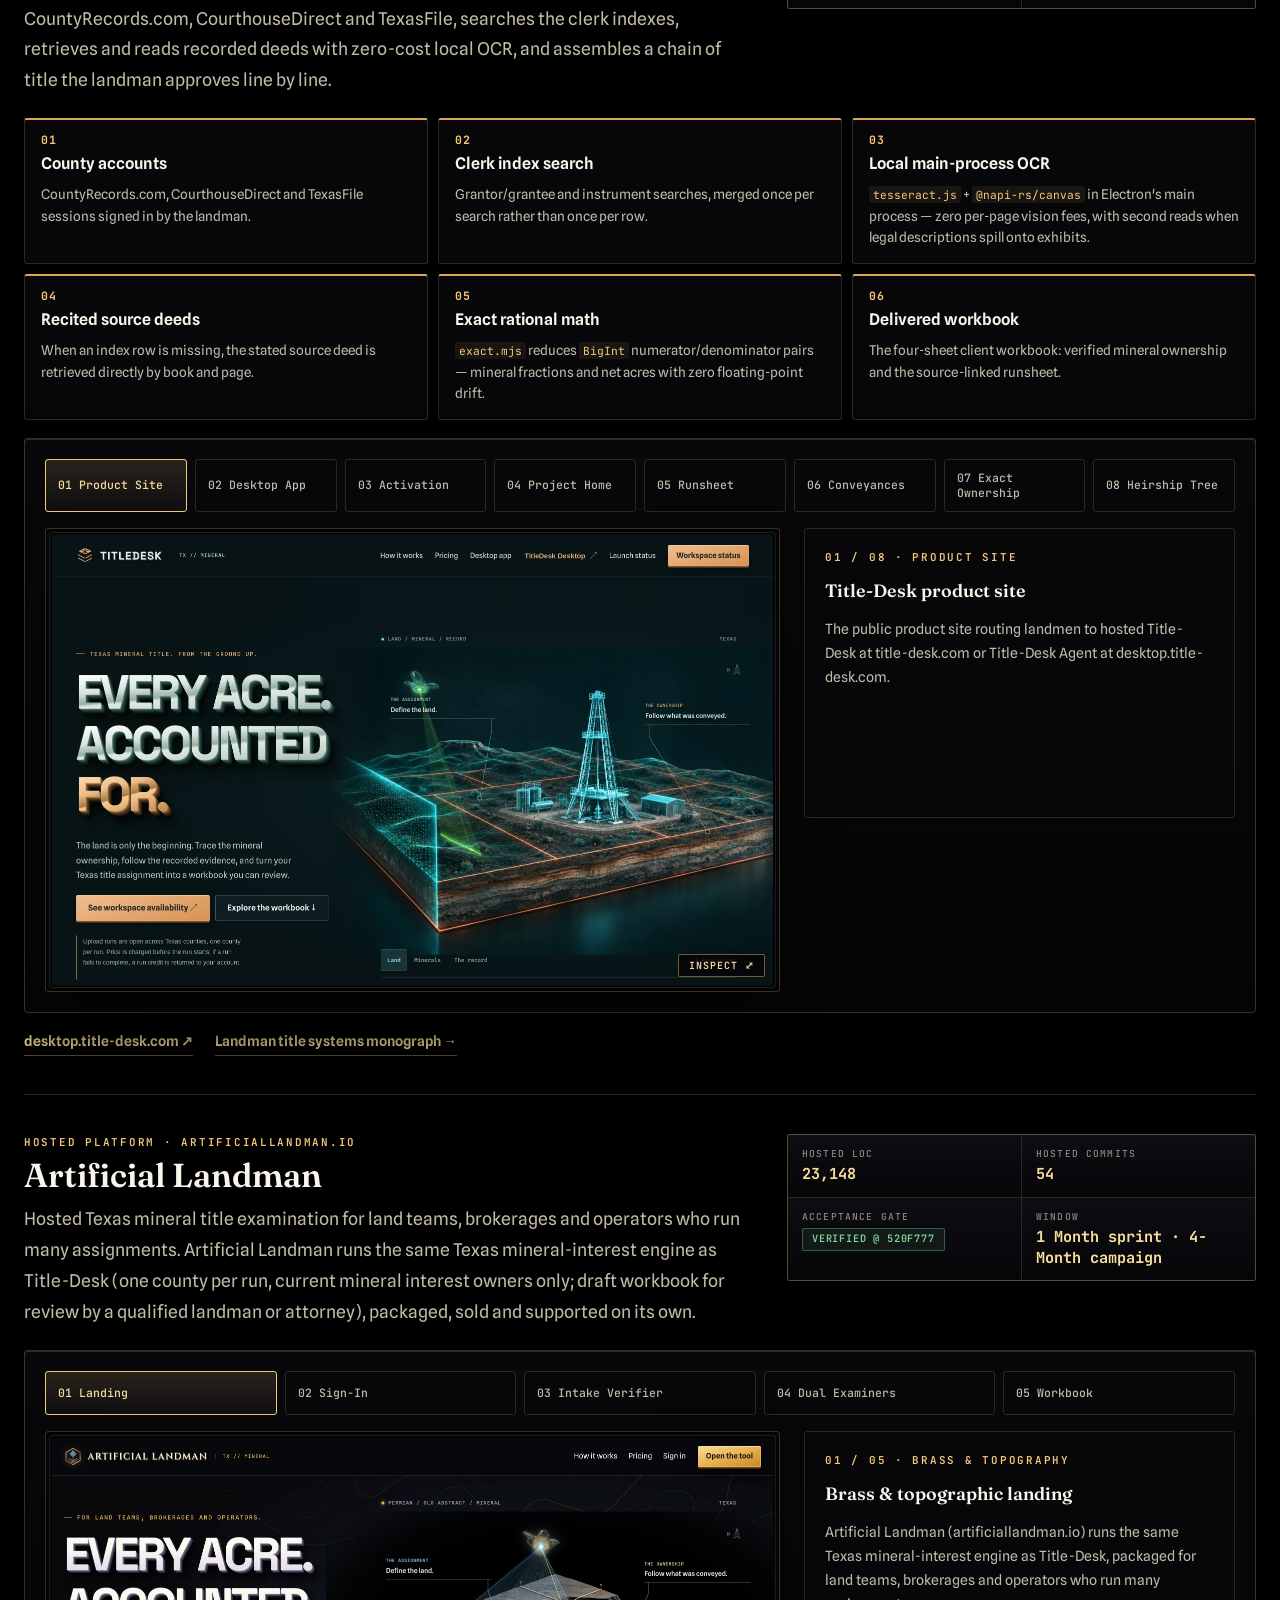
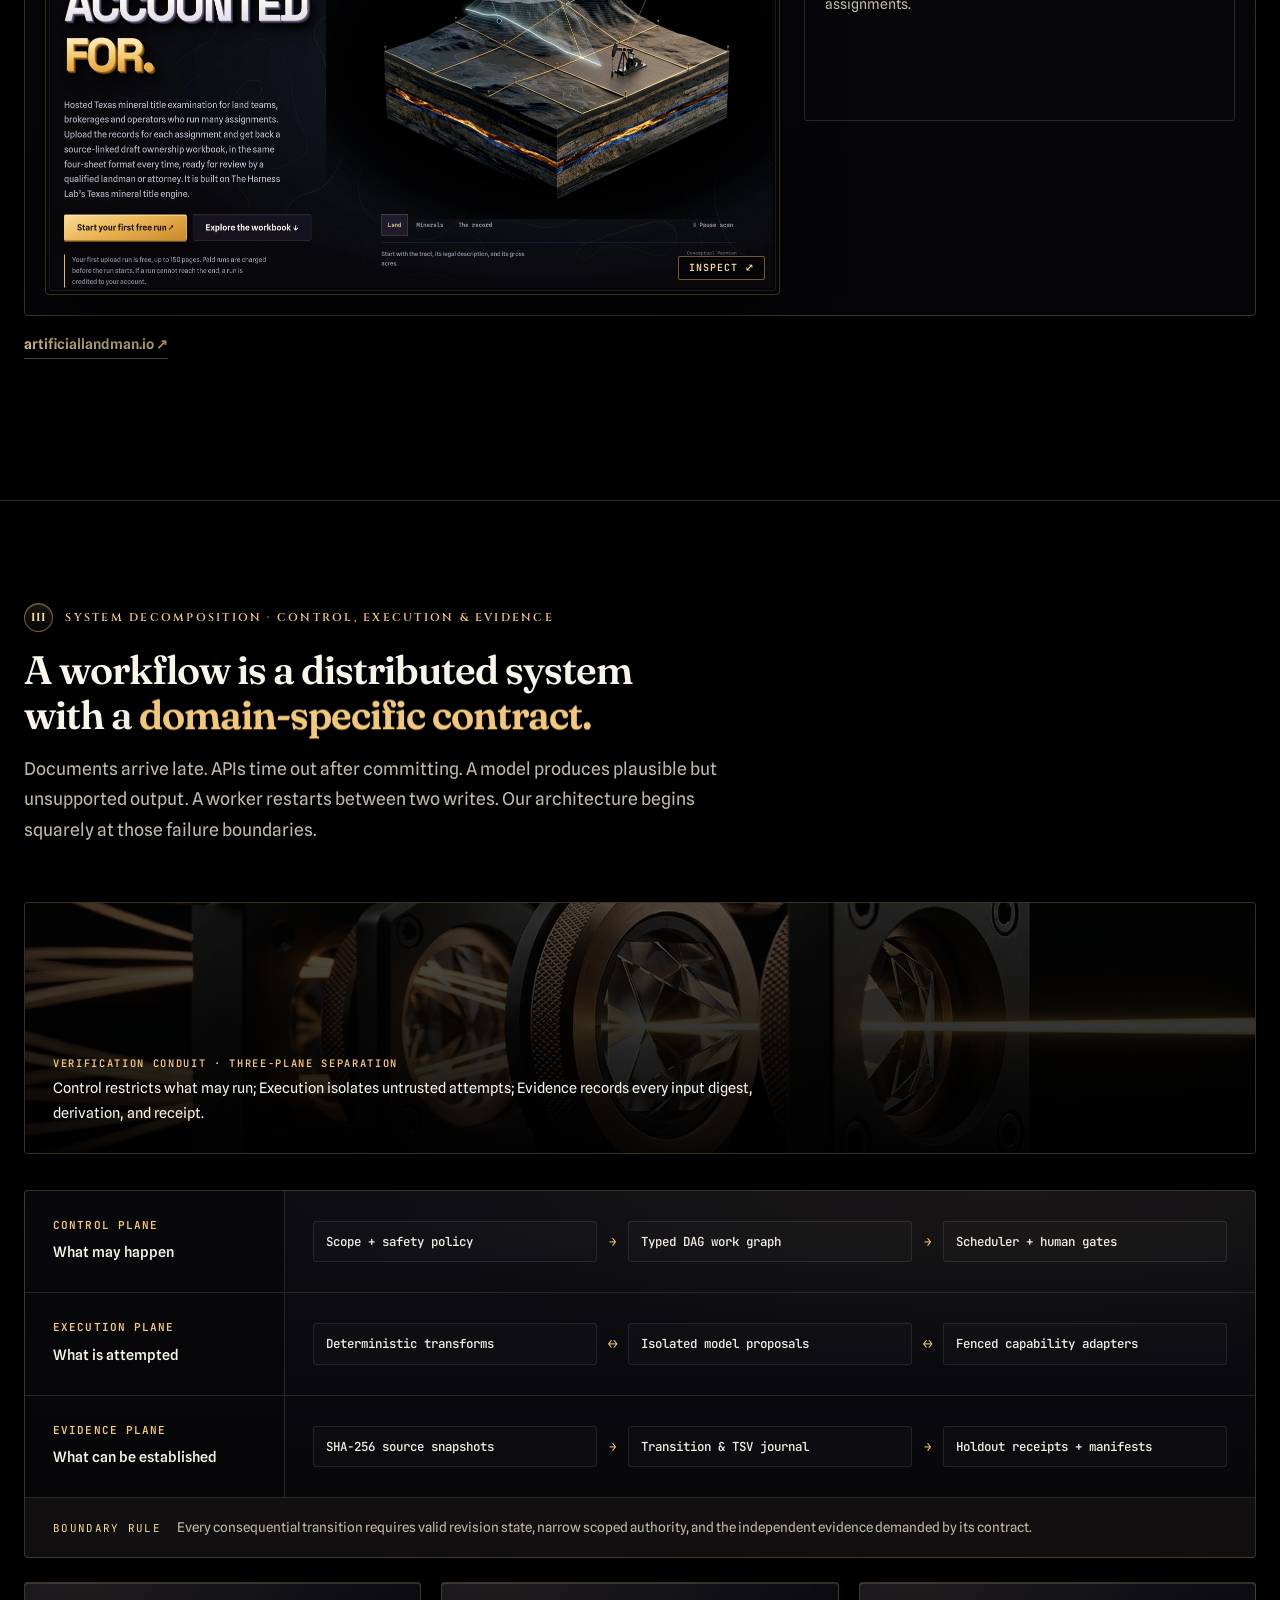
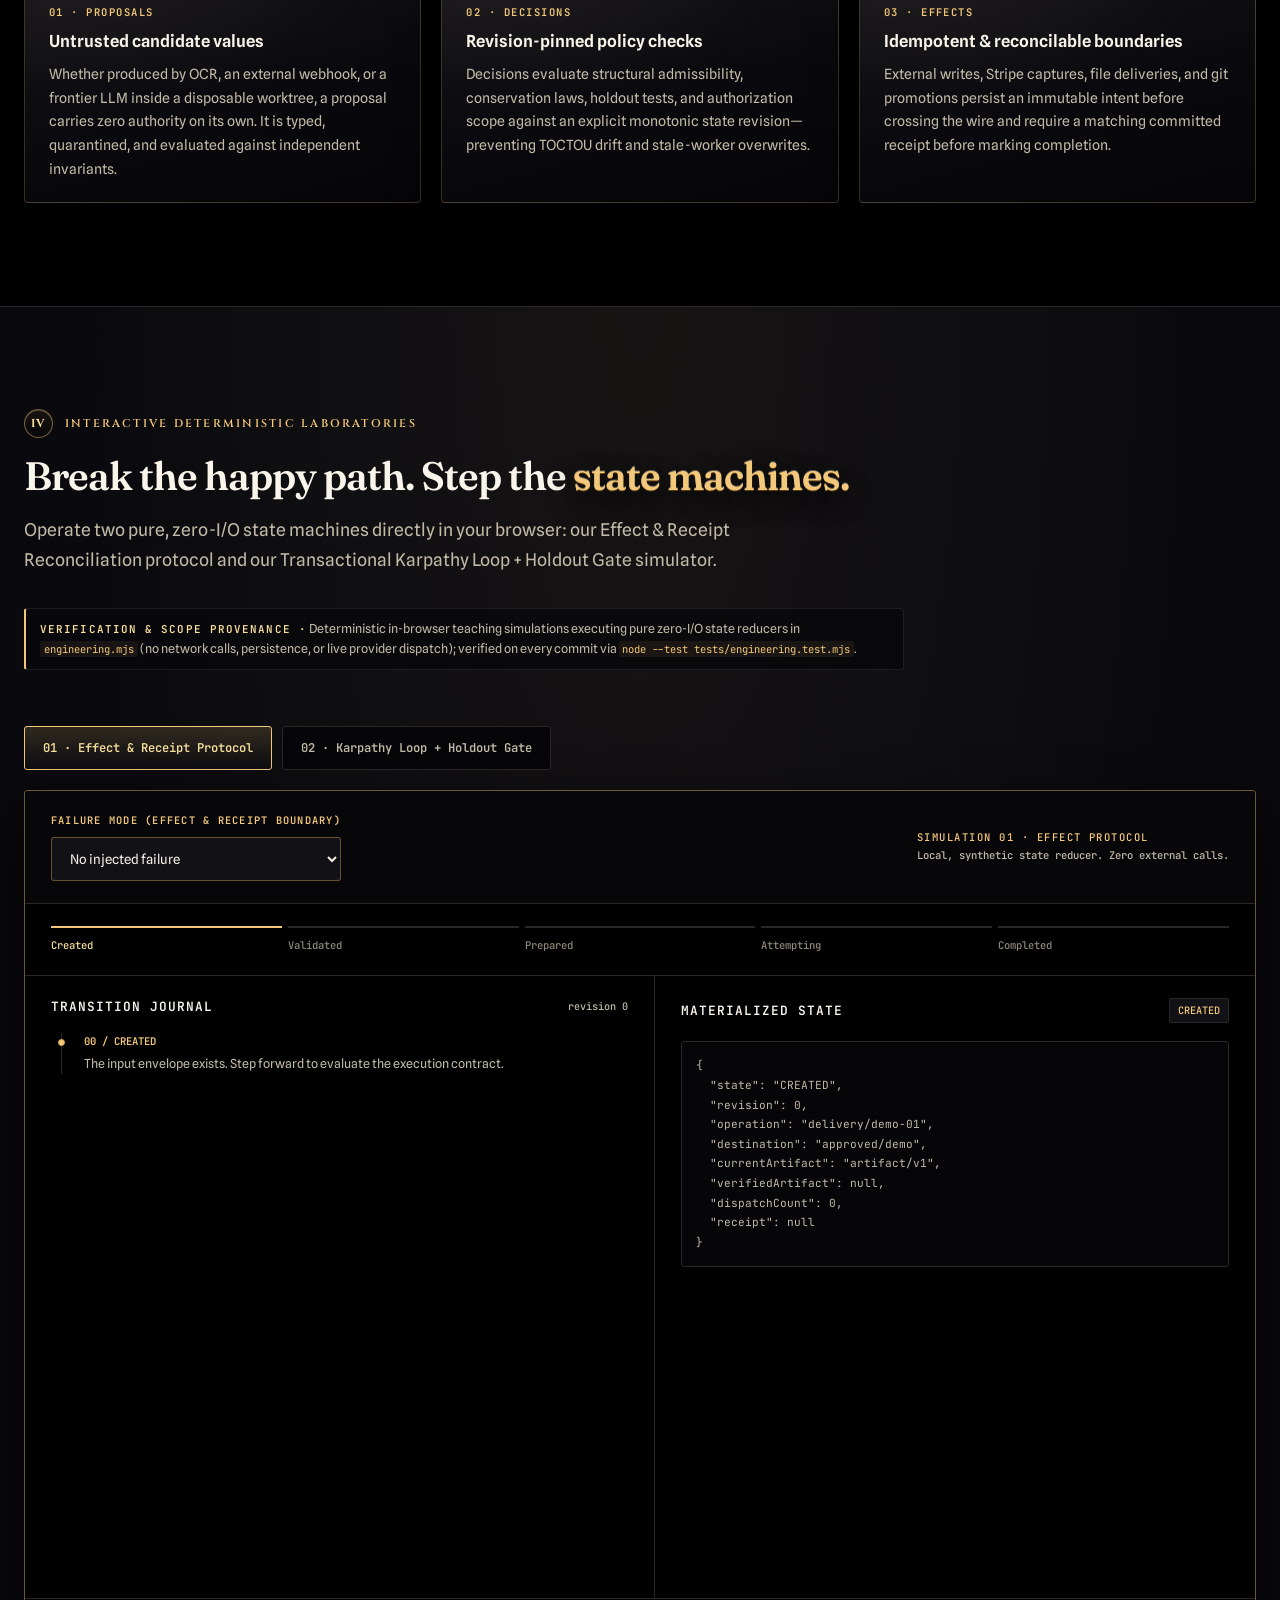
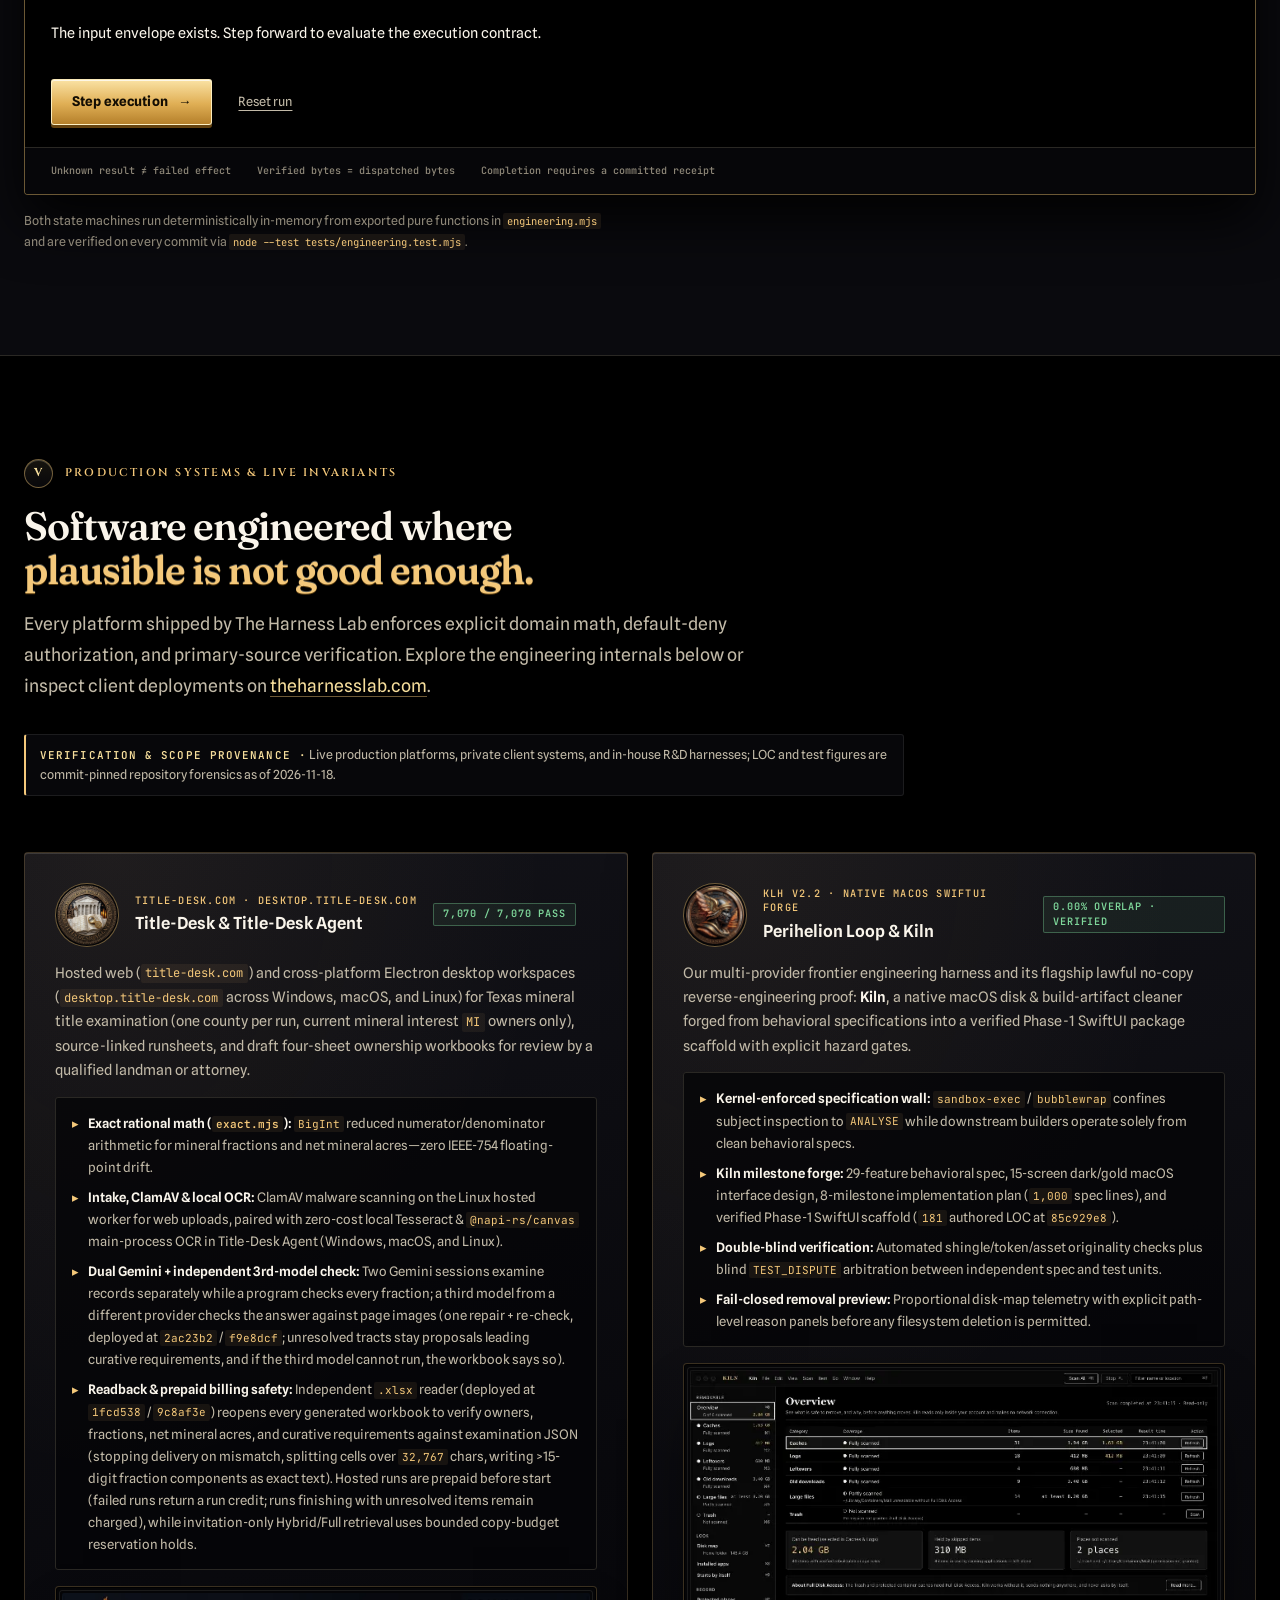
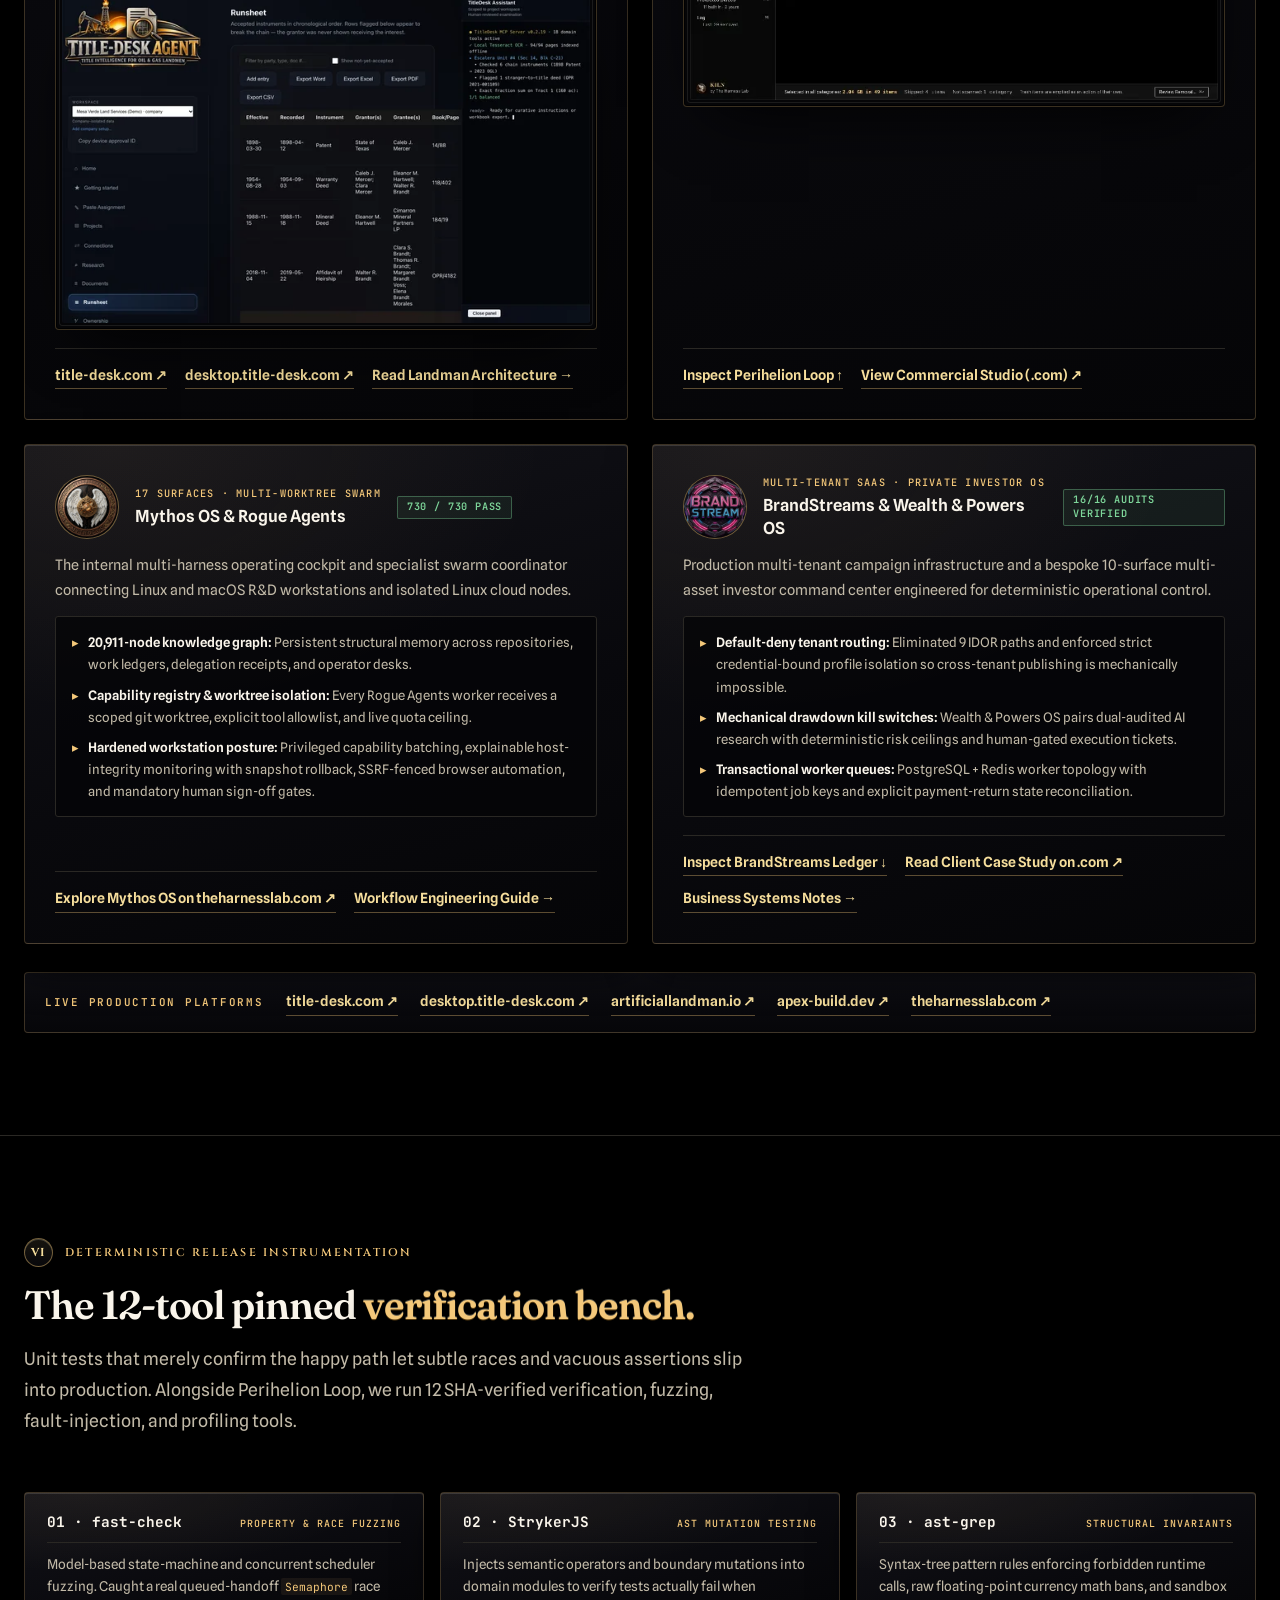
==== commit 84d69584: "Hyphenate Title-Desk & Title-Desk Agent everywhere and ship 3D bearing-spin medallion" ====
--- a/index.html
+++ b/index.html
@@ -186,7 +186,7 @@
     {
       "@type": "SoftwareApplication",
       "@id": "https://title-desk.com/#software",
-      "name": "TitleDesk",
+      "name": "Title-Desk",
       "applicationCategory": "BusinessApplication",
       "operatingSystem": "Web",
       "url": "https://title-desk.com/",
@@ -198,14 +198,14 @@
     {
       "@type": "SoftwareApplication",
       "@id": "https://desktop.title-desk.com/#software",
-      "name": "TitleDesk Agent",
+      "name": "Title-Desk Agent",
       "applicationCategory": "BusinessApplication",
       "operatingSystem": "Windows, macOS, Linux",
       "url": "https://desktop.title-desk.com/",
       "author": {
         "@id": "https://theharnesslab.com/#organization"
       },
-      "description": "The TitleDesk desktop app (262,305-LOC cross-platform Electron workstation across Windows, macOS, and Linux) sold and licensed at desktop.title-desk.com for Texas mineral title examination, with zero-cost local Tesseract and @napi-rs/canvas OCR, landman-authenticated county clerk retrieval across CountyRecords.com, CourthouseDirect, and TexasFile, exact BigInt rational mineral fractions (exact.mjs), and 7,070/7,070 passing engine tests."
+      "description": "The Title-Desk desktop app (262,305-LOC cross-platform Electron workstation across Windows, macOS, and Linux) sold and licensed at desktop.title-desk.com for Texas mineral title examination, with zero-cost local Tesseract and @napi-rs/canvas OCR, landman-authenticated county clerk retrieval across CountyRecords.com, CourthouseDirect, and TexasFile, exact BigInt rational mineral fractions (exact.mjs), and 7,070/7,070 passing engine tests."
     },
     {
       "@type": "SoftwareApplication",
@@ -217,7 +217,7 @@
       "author": {
         "@id": "https://theharnesslab.com/#organization"
       },
-      "description": "Hosted Texas mineral title examination for land teams, brokerages and operators who run many assignments. Artificial Landman runs the same Texas mineral-interest engine as TitleDesk, sold and supported on its own."
+      "description": "Hosted Texas mineral title examination for land teams, brokerages and operators who run many assignments. Artificial Landman runs the same Texas mineral-interest engine as Title-Desk, sold and supported on its own."
     },
     {
       "@type": "FAQPage",
@@ -228,7 +228,7 @@
           "name": "What is The Harness Lab Engineering Foundry (theharnesslab.dev)?",
           "acceptedAnswer": {
             "@type": "Answer",
-            "text": "theharnesslab.dev is the systems R&D and verification foundry of The Harness Lab LLC (founded by Spencer Teague in Tom Green County, Texas; commercial studio at theharnesslab.com). It documents the in-house harnesses, deterministic state machines, 12-tool pinned verification bench, and 27-build commit ledger (1,031,828 deduplicated authored lines of code across 3,922 commits as of 2026-11-18) behind live platforms including TitleDesk, TitleDesk Agent, Artificial Landman, and APEX.BUILD."
+            "text": "theharnesslab.dev is the systems R&D and verification foundry of The Harness Lab LLC (founded by Spencer Teague in Tom Green County, Texas; commercial studio at theharnesslab.com). It documents the in-house harnesses, deterministic state machines, 12-tool pinned verification bench, and 27-build commit ledger (1,031,828 deduplicated authored lines of code across 3,922 commits as of 2026-11-18) behind live platforms including Title-Desk, Title-Desk Agent, Artificial Landman, and APEX.BUILD."
           }
         },
         {
@@ -241,10 +241,10 @@
         },
         {
           "@type": "Question",
-          "name": "How do TitleDesk, TitleDesk Agent, and Artificial Landman verify Texas chains of title and mineral fractions?",
+          "name": "How do Title-Desk, Title-Desk Agent, and Artificial Landman verify Texas chains of title and mineral fractions?",
           "acceptedAnswer": {
             "@type": "Answer",
-            "text": "All three platforms share a 4-month (August–November 2026) Texas mineral-interest engine architecture spanning 312,379 raw repository lines (including ~16,732 shared engine lines between TitleDesk and Artificial Landman counted once in the 1,031,828 deduplicated studio total) and 7,070/7,070 passing engine tests. Scope is Texas, one county per run, determining current mineral interest (MI) owners only. Assignments clear a deterministic intake verifier, two Gemini sessions examine the records separately while exact.mjs checks every BigInt fraction, and an independent third model from a different provider checks the final answer against page images (allowing one repair; anything still unresolved stays a proposal and leads curative requirements, and if the third model cannot run, the workbook says so). An independent reader reopens every generated .xlsx workbook before delivery. Outputs are draft examinations for review by a qualified landman or attorney, never a title opinion."
+            "text": "All three platforms share a 4-month (August–November 2026) Texas mineral-interest engine architecture spanning 312,379 raw repository lines (including ~16,732 shared engine lines between Title-Desk and Artificial Landman counted once in the 1,031,828 deduplicated studio total) and 7,070/7,070 passing engine tests. Scope is Texas, one county per run, determining current mineral interest (MI) owners only. Assignments clear a deterministic intake verifier, two Gemini sessions examine the records separately while exact.mjs checks every BigInt fraction, and an independent third model from a different provider checks the final answer against page images (allowing one repair; anything still unresolved stays a proposal and leads curative requirements, and if the third model cannot run, the workbook says so). An independent reader reopens every generated .xlsx workbook before delivery. Outputs are draft examinations for review by a qualified landman or attorney, never a title opinion."
           }
         },
         {
@@ -344,71 +344,49 @@
           </div>
         </div>
 
-        <!-- Interactive Dual-Face .dev / .com Medallion Vitrine -->
-        <aside class="medallion-vitrine marquina-card" data-medallion data-face="dev" aria-label="Interactive dual-face Harness Lab medallion">
-          <div class="medallion-stage" data-medallion-stage>
+        <!-- Interactive 3D Bearing-Mounted Dual-Face Medallion -->
+        <div class="medallion-vitrine" data-medallion data-face="dev">
+          <div
+            class="medallion-stage"
+            data-medallion-stage
+            role="button"
+            tabindex="0"
+            aria-label="Interactive 3D Harness Lab medallion — drag and release in any direction to spin on bearings, click or press Enter to flip between .dev and .com seals, or use arrow keys"
+          >
             <div class="medallion-pool" aria-hidden="true"></div>
-            <svg class="medallion-bezel" viewBox="0 0 1000 1000" aria-hidden="true" focusable="false">
-              <circle class="medallion-bezel-ring" cx="500" cy="500" r="490"/>
-              <circle class="medallion-bezel-ring is-inner" cx="500" cy="500" r="438"/>
-              <path class="medallion-bezel-xii" d="M500 14L500 56"/>
-              <path class="medallion-bezel-major" d="M743 79L723 114M921 257L886 277M986 500L944 500M921 743L886 723M743 921L723 886M500 986L500 944M257 921L277 886M79 743L114 723M14 500L56 500M79 257L114 277M257 79L277 114"/>
-              <circle class="medallion-bezel-ticks" cx="500" cy="500" r="472" stroke-dasharray="2 18.59"/>
-              <g class="medallion-bezel-numerals" text-anchor="middle" dominant-baseline="central">
-                <text x="500" y="80">XII</text>
-                <text x="710" y="136" transform="rotate(30 710 136)">I</text>
-                <text x="864" y="290" transform="rotate(60 864 290)">II</text>
-                <text x="920" y="500" transform="rotate(90 920 500)">III</text>
-                <text x="864" y="710" transform="rotate(240 864 710)">IV</text>
-                <text x="710" y="864" transform="rotate(270 710 864)">V</text>
-                <text x="500" y="920">VI</text>
-                <text x="290" y="864" transform="rotate(90 290 864)">VII</text>
-                <text x="136" y="710" transform="rotate(120 136 710)">VIII</text>
-                <text x="80" y="500" transform="rotate(-90 80 500)">IX</text>
-                <text x="136" y="290" transform="rotate(-60 136 290)">X</text>
-                <text x="290" y="136" transform="rotate(-30 290 136)">XI</text>
-              </g>
-            </svg>
-
-            <div class="medallion-tilt">
-              <div class="medallion-rotor">
-                <div class="medallion-coin-face is-obverse">
-                  <img
-                    src="/assets/brand/harness-lab-black-marble.webp"
-                    srcset="/assets/brand/harness-lab-black-marble-512.webp 512w, /assets/brand/harness-lab-black-marble.webp 1024w"
-                    sizes="(min-width: 960px) 380px, 78vw"
-                    width="1024"
-                    height="1024"
-                    fetchpriority="high"
-                    alt="The Harness Lab Engineering Seal (theharnesslab.dev) in sculpted black marble and gold circuit filigree"
-                  >
-                </div>
-                <div class="medallion-coin-face is-reverse">
-                  <img
-                    src="/assets/brand/harness-lab-copper-marble.webp"
-                    srcset="/assets/brand/harness-lab-copper-marble-512.webp 512w, /assets/brand/harness-lab-copper-marble.webp 1024w"
-                    sizes="(min-width: 960px) 380px, 78vw"
-                    width="1024"
-                    height="1024"
-                    loading="lazy"
-                    alt="The Harness Lab Commercial Studio Seal (theharnesslab.com)"
-                  >
-                </div>
+            <div class="medallion-rotor" data-medallion-rotor>
+              <div class="medallion-rim" data-rim="1" aria-hidden="true"></div>
+              <div class="medallion-rim" data-rim="2" aria-hidden="true"></div>
+              <div class="medallion-rim" data-rim="3" aria-hidden="true"></div>
+              <div class="medallion-rim" data-rim="4" aria-hidden="true"></div>
+              <div class="medallion-rim" data-rim="5" aria-hidden="true"></div>
+              <div class="medallion-coin-face is-obverse">
+                <img
+                  src="/assets/brand/harness-lab-black-marble.webp"
+                  srcset="/assets/brand/harness-lab-black-marble-512.webp 512w, /assets/brand/harness-lab-black-marble.webp 1024w"
+                  sizes="(min-width: 960px) 388px, 78vw"
+                  width="1024"
+                  height="1024"
+                  draggable="false"
+                  fetchpriority="high"
+                  alt="The Harness Lab Engineering Seal (theharnesslab.dev) in sculpted black marble and gold circuit filigree"
+                >
+              </div>
+              <div class="medallion-coin-face is-reverse">
+                <img
+                  src="/assets/brand/harness-lab-copper-marble.webp"
+                  srcset="/assets/brand/harness-lab-copper-marble-512.webp 512w, /assets/brand/harness-lab-copper-marble.webp 1024w"
+                  sizes="(min-width: 960px) 388px, 78vw"
+                  width="1024"
+                  height="1024"
+                  draggable="false"
+                  decoding="async"
+                  alt="The Harness Lab Commercial Studio Seal (theharnesslab.com)"
+                >
               </div>
             </div>
           </div>
-
-          <p class="medallion-status" data-medallion-status role="status" aria-live="polite">
-            ENGINEERING SEAL · THEHARNESSLAB.DEV · SYSTEMS R&amp;D FOUNDRY
-          </p>
-          <div class="medallion-controls" role="group" aria-label="Medallion vitrine controls">
-            <button class="button small" type="button" data-medallion-flip aria-pressed="false">Flip (.dev / .com)</button>
-            <button class="button small" type="button" data-motion-toggle aria-pressed="false">Pause motion</button>
-          </div>
-          <a class="medallion-com-jump" data-medallion-com-link href="https://theharnesslab.com/">
-            <span>Commercial Studio → Enter theharnesslab.com ↗</span>
-          </a>
-        </aside>
+        </div>
       </div>
 
       <!-- Telemetry Strip -->
@@ -419,7 +397,7 @@
           <span class="telemetry-sub"><code>klh</code> v2.2 + hardened <code>cloudroom.dev</code></span>
         </div>
         <div class="telemetry-cell">
-          <span class="telemetry-label">TitleDesk Live Gate</span>
+          <span class="telemetry-label">Title-Desk Live Gate</span>
           <strong class="telemetry-value is-pass">7,070 / 7,070 PASS</strong>
           <span class="telemetry-sub">431 test files verified on attempt 1</span>
         </div>
@@ -449,7 +427,7 @@
         <p class="chapter-eyebrow"><span class="chapter-numeral">I</span> Building the in-house harnesses that build our products</p>
         <h2>Perihelion Loop: transactional Karpathy loops over a <em>zero-trust DAG fabric.</em></h2>
         <p class="lead">Perihelion Loop (<code>klh</code> v2.2, 30,079 lines of TypeScript &amp; systems tooling) pairs a transactional inner hypothesis loop with a typed outer DAG and a fail-closed execution layer built atop open-source <a class="inline-link" href="https://www.cloudroom.dev">cloudroom.dev</a> (<code>room-cli</code>, Apache-2.0).</p>
-        <p class="provenance-meta"><strong>Verification &amp; Scope Provenance ·</strong> Commit-pinned repository forensics as of 2026-11-18 (<code>klh</code> @ <code>de6f2caa</code> · Rogue Agents @ <code>1d7a1cde</code> · TitleDesk engine @ <code>8a2cc971</code>). In-house engineering harnesses, not standalone public SaaS.</p>
+        <p class="provenance-meta"><strong>Verification &amp; Scope Provenance ·</strong> Commit-pinned repository forensics as of 2026-11-18 (<code>klh</code> @ <code>de6f2caa</code> · Rogue Agents @ <code>1d7a1cde</code> · Title-Desk engine @ <code>8a2cc971</code>). In-house engineering harnesses, not standalone public SaaS.</p>
       </div>
 
       <figure class="plate-banner">
@@ -516,7 +494,7 @@
           <div class="mode-trio">
             <div class="mode-box">
               <h4>klh run · Targeted Repair</h4>
-              <p>Automated git bisect, fault localization, and unit-scoped repair under fixed verification budgets. Proven live on <strong>TitleDesk</strong> (<span class="status-pill is-pass">7,070 / 7,070 PASS</span> across 431 files on attempt 1) and <strong>Rogue Agents</strong> (<span class="status-pill is-pass">730 / 730 PASS</span> on attempt 1).</p>
+              <p>Automated git bisect, fault localization, and unit-scoped repair under fixed verification budgets. Proven live on <strong>Title-Desk</strong> (<span class="status-pill is-pass">7,070 / 7,070 PASS</span> across 431 files on attempt 1) and <strong>Rogue Agents</strong> (<span class="status-pill is-pass">730 / 730 PASS</span> on attempt 1).</p>
             </div>
             <div class="mode-box">
               <h4>klh harden · Null-Tested Regression</h4>
@@ -603,8 +581,8 @@
       <div class="harness-vitrine" id="harness-vitrine">
         <div class="vitrine-head">
           <p class="eyebrow">In-House Engineering Harnesses Vitrine</p>
-          <h3>The machinery behind TitleDesk Agent and TitleDesk</h3>
-          <p class="lead">Perihelion Loop proves changes. Around it we built the rest of the bench in-house: a multi-agent command center to coordinate the work, an authenticated operator browser fleet, cross-machine autonomy bridges, a studio operating system, a host-integrity sentinel, and a red-teamed lead-triage daemon. We built this bench in-house during the August–November 2026 title campaign to engineer and verify TitleDesk Agent and TitleDesk — it is where Perihelion Loop proved its 7,070 / 7,070 TitleDesk engine run.</p>
+          <h3>The machinery behind Title-Desk Agent and Title-Desk</h3>
+          <p class="lead">Perihelion Loop proves changes. Around it we built the rest of the bench in-house: a multi-agent command center to coordinate the work, an authenticated operator browser fleet, cross-machine autonomy bridges, a studio operating system, a host-integrity sentinel, and a red-teamed lead-triage daemon. We built this bench in-house during the August–November 2026 title campaign to engineer and verify Title-Desk Agent and Title-Desk — it is where Perihelion Loop proved its 7,070 / 7,070 Title-Desk engine run.</p>
         </div>
 
         <article class="marquina-card rogue-agents-card">
@@ -689,9 +667,9 @@
   <section class="section" id="title-engines">
     <div class="wrap">
       <div class="chapter-head">
-        <p class="chapter-eyebrow"><span class="chapter-numeral">II</span> Flagship Product Engineering · TitleDesk, TitleDesk Agent &amp; Artificial Landman</p>
+        <p class="chapter-eyebrow"><span class="chapter-numeral">II</span> Flagship Product Engineering · Title-Desk, Title-Desk Agent &amp; Artificial Landman</p>
         <h2>Texas mineral title examination, engineered to <em>survive the courthouse.</em></h2>
-        <p class="lead">Three products on one Texas mineral-interest engine: hosted <strong>TitleDesk</strong> for independent landmen and abstractors, cross-platform <strong>TitleDesk Agent</strong>, and hosted <strong>Artificial Landman</strong> for land teams, brokerages and operators. Together they span 312,379 raw authored lines across an August–November 2026 four-month campaign of 1,662 all-branch commits (including ~16,732 shared engine lines between the two hosted platforms counted once in the deduplicated 1,031,828 studio total) — and they were the proving ground for the harnesses in Chapter I.</p>
+        <p class="lead">Three products on one Texas mineral-interest engine: hosted <strong>Title-Desk</strong> for independent landmen and abstractors, cross-platform <strong>Title-Desk Agent</strong>, and hosted <strong>Artificial Landman</strong> for land teams, brokerages and operators. Together they span 312,379 raw authored lines across an August–November 2026 four-month campaign of 1,662 all-branch commits (including ~16,732 shared engine lines between the two hosted platforms counted once in the deduplicated 1,031,828 studio total) — and they were the proving ground for the harnesses in Chapter I.</p>
         <p class="provenance-meta"><strong>Verification &amp; Scope Provenance ·</strong> Live production platforms (<code>title-desk.com</code>, <code>desktop.title-desk.com</code>, <code>artificiallandman.io</code>) + commit-pinned repository forensics as of 2026-11-18. Scope: Texas, one county per run, current mineral interest (<code>MI</code>) owners only; outputs are draft examinations for review by a qualified landman or attorney, never a title opinion.</p>
       </div>
 
@@ -699,7 +677,7 @@
         <div class="engine-head">
           <div>
             <p class="eyebrow">Hosted Platform · title-desk.com</p>
-            <h3>TitleDesk</h3>
+            <h3>Title-Desk</h3>
             <p class="lead">Hosted Texas mineral title examination for independent landmen and abstractors. Upload the records for an assignment (upload runs open to everyone; Hybrid and Full record-retrieval runs by invitation only) and get a source-linked draft four-sheet ownership workbook with exact fractions, ready for review by a qualified landman or attorney.</p>
           </div>
           <dl class="vitrine-stats">
@@ -717,7 +695,7 @@
         </ol>
         <!-- GALLERY:titledesk-web:START -->
   <div class="marquina-card showcase-gallery" data-gallery="titledesk-web">
-        <div class="gallery-tabs" role="tablist" aria-label="TitleDesk hosted platform screens">
+        <div class="gallery-tabs" role="tablist" aria-label="Title-Desk hosted platform screens">
           <button class="cockpit-tab gallery-tab is-active" id="gal-titledesk-web-0" type="button" role="tab" aria-selected="true" aria-controls="gal-titledesk-web-panel" data-gallery-tab="0">01 Survey Landing</button>
           <button class="cockpit-tab gallery-tab" id="gal-titledesk-web-1" type="button" role="tab" aria-selected="false" aria-controls="gal-titledesk-web-panel" tabindex="-1" data-gallery-tab="1">02 Sign-In</button>
           <button class="cockpit-tab gallery-tab" id="gal-titledesk-web-2" type="button" role="tab" aria-selected="false" aria-controls="gal-titledesk-web-panel" tabindex="-1" data-gallery-tab="2">03 Intake Verifier</button>
@@ -726,7 +704,7 @@
         </div>
         <div class="cockpit-stage gallery-stage" id="gal-titledesk-web-panel" role="tabpanel" aria-labelledby="gal-titledesk-web-0" data-gallery-panel>
           <button class="bezel gallery-viewport" type="button" data-gallery-zoom aria-label="Inspect full-resolution screen: Survey landing page">
-            <img data-gallery-img src="/assets/showcase/titledesk-hosted/01-landing.webp" srcset="/assets/showcase/titledesk-hosted/01-landing-640.webp 640w, /assets/showcase/titledesk-hosted/01-landing.webp 2880w" sizes="(min-width: 1180px) 760px, 92vw" width="2880" height="1800" loading="lazy" alt="TitleDesk landing page with a topographic Texas survey hero">
+            <img data-gallery-img src="/assets/showcase/titledesk-hosted/01-landing.webp" srcset="/assets/showcase/titledesk-hosted/01-landing-640.webp 640w, /assets/showcase/titledesk-hosted/01-landing.webp 2880w" sizes="(min-width: 1180px) 760px, 92vw" width="2880" height="1800" loading="lazy" alt="Title-Desk landing page with a topographic Texas survey hero">
             <span class="gallery-zoom-pill" aria-hidden="true">Inspect ⤢</span>
           </button>
           <div class="cockpit-meta" aria-live="polite">
@@ -735,7 +713,7 @@
             <p class="cockpit-caption" data-gallery-caption>title-desk.com opens on an interactive surveyed Texas land layer that frames the upload → check → examine → review flow for independent landmen and abstractors.</p>
           </div>
         </div>
-        <script type="application/json" data-gallery-items>[{"src":"/assets/showcase/titledesk-hosted/01-landing.webp","src640":"/assets/showcase/titledesk-hosted/01-landing-640.webp","width":2880,"height":1800,"group":"SURVEY LANDING","tab":"01 Survey Landing","title":"Survey landing page","caption":"title-desk.com opens on an interactive surveyed Texas land layer that frames the upload → check → examine → review flow for independent landmen and abstractors.","alt":"TitleDesk landing page with a topographic Texas survey hero"},{"src":"/assets/showcase/titledesk-hosted/02-login.webp","src640":"/assets/showcase/titledesk-hosted/02-login-640.webp","width":2880,"height":1800,"group":"ACCOUNT","tab":"02 Sign-In","title":"Passwordless examiner sign-in","caption":"Passwordless sign-in: the examiner enters an email address and receives a sign-in link — there is no password to remember.","alt":"TitleDesk sign-in screen"},{"src":"/assets/showcase/titledesk-hosted/03-workspace-intake-verifier.webp","src640":"/assets/showcase/titledesk-hosted/03-workspace-intake-verifier-640.webp","width":2880,"height":1800,"group":"INTAKE VERIFIER","tab":"03 Intake Verifier","title":"Deterministic pre-run intake verifier","caption":"Before a prepaid run starts, a deterministic scope check reconciles stated acreage against tract rows, abstract numbers against legal descriptions, and recited source deeds against uploaded instruments for a single Texas county.","alt":"TitleDesk intake workspace with tracts, instruments, scope check and assignment guide"},{"src":"/assets/showcase/titledesk-hosted/04-workspace-live-examination.webp","src640":"/assets/showcase/titledesk-hosted/04-workspace-live-examination-640.webp","width":2880,"height":1800,"group":"LIVE EXAMINATION","tab":"04 Dual Examiners","title":"Dual Gemini examiners + independent third-model check","caption":"Two Gemini sessions examine the records separately while a program checks every fraction; an independent third model from a different provider checks the answer against page images, allowing one repair and keeping unresolved tracts as proposals leading curative requirements.","alt":"TitleDesk live examination with run timer and examiner status"},{"src":"/assets/showcase/titledesk-hosted/05-workspace-workbook.webp","src640":"/assets/showcase/titledesk-hosted/05-workspace-workbook-640.webp","width":2880,"height":1800,"group":"WORKBOOK","tab":"05 4-Sheet Workbook","title":"Four-sheet draft mineral ownership & runsheet workbook","caption":"The delivered four-sheet Excel draft workbook for review by a qualified landman or attorney: current mineral interest (MI) ownership with exact fractions and net mineral acres alongside the source-linked runsheet, verified by an independent .xlsx readback reader.","alt":"TitleDesk draft mineral ownership workbook"}]</script>
+        <script type="application/json" data-gallery-items>[{"src":"/assets/showcase/titledesk-hosted/01-landing.webp","src640":"/assets/showcase/titledesk-hosted/01-landing-640.webp","width":2880,"height":1800,"group":"SURVEY LANDING","tab":"01 Survey Landing","title":"Survey landing page","caption":"title-desk.com opens on an interactive surveyed Texas land layer that frames the upload → check → examine → review flow for independent landmen and abstractors.","alt":"Title-Desk landing page with a topographic Texas survey hero"},{"src":"/assets/showcase/titledesk-hosted/02-login.webp","src640":"/assets/showcase/titledesk-hosted/02-login-640.webp","width":2880,"height":1800,"group":"ACCOUNT","tab":"02 Sign-In","title":"Passwordless examiner sign-in","caption":"Passwordless sign-in: the examiner enters an email address and receives a sign-in link — there is no password to remember.","alt":"Title-Desk sign-in screen"},{"src":"/assets/showcase/titledesk-hosted/03-workspace-intake-verifier.webp","src640":"/assets/showcase/titledesk-hosted/03-workspace-intake-verifier-640.webp","width":2880,"height":1800,"group":"INTAKE VERIFIER","tab":"03 Intake Verifier","title":"Deterministic pre-run intake verifier","caption":"Before a prepaid run starts, a deterministic scope check reconciles stated acreage against tract rows, abstract numbers against legal descriptions, and recited source deeds against uploaded instruments for a single Texas county.","alt":"Title-Desk intake workspace with tracts, instruments, scope check and assignment guide"},{"src":"/assets/showcase/titledesk-hosted/04-workspace-live-examination.webp","src640":"/assets/showcase/titledesk-hosted/04-workspace-live-examination-640.webp","width":2880,"height":1800,"group":"LIVE EXAMINATION","tab":"04 Dual Examiners","title":"Dual Gemini examiners + independent third-model check","caption":"Two Gemini sessions examine the records separately while a program checks every fraction; an independent third model from a different provider checks the answer against page images, allowing one repair and keeping unresolved tracts as proposals leading curative requirements.","alt":"Title-Desk live examination with run timer and examiner status"},{"src":"/assets/showcase/titledesk-hosted/05-workspace-workbook.webp","src640":"/assets/showcase/titledesk-hosted/05-workspace-workbook-640.webp","width":2880,"height":1800,"group":"WORKBOOK","tab":"05 4-Sheet Workbook","title":"Four-sheet draft mineral ownership & runsheet workbook","caption":"The delivered four-sheet Excel draft workbook for review by a qualified landman or attorney: current mineral interest (MI) ownership with exact fractions and net mineral acres alongside the source-linked runsheet, verified by an independent .xlsx readback reader.","alt":"Title-Desk draft mineral ownership workbook"}]</script>
       </div>
   <!-- GALLERY:titledesk-web:END -->
         <p class="engine-links"><a class="text-link" href="https://title-desk.com/">title-desk.com ↗</a></p>
@@ -745,8 +723,8 @@
         <div class="engine-head">
           <div>
             <p class="eyebrow">Cross-Platform Desktop Workstation · desktop.title-desk.com</p>
-            <h3>TitleDesk Agent</h3>
-            <p class="lead">The TitleDesk desktop app across Windows, macOS, and Linux for landmen who want Texas mineral examination on their own computer. Sold and licensed at desktop.title-desk.com, it works through landman-authenticated county accounts on CountyRecords.com, CourthouseDirect and TexasFile, searches the clerk indexes, retrieves and reads recorded deeds with zero-cost local OCR, and assembles a chain of title the landman approves line by line.</p>
+            <h3>Title-Desk Agent</h3>
+            <p class="lead">The Title-Desk desktop app across Windows, macOS, and Linux for landmen who want Texas mineral examination on their own computer. Sold and licensed at desktop.title-desk.com, it works through landman-authenticated county accounts on CountyRecords.com, CourthouseDirect and TexasFile, searches the clerk indexes, retrieves and reads recorded deeds with zero-cost local OCR, and assembles a chain of title the landman approves line by line.</p>
           </div>
           <dl class="vitrine-stats">
             <div><dt>Authored LOC</dt><dd>262,305</dd></div>
@@ -765,7 +743,7 @@
         </ol>
         <!-- GALLERY:titledesk-desktop:START -->
   <div class="marquina-card showcase-gallery" data-gallery="titledesk-desktop">
-        <div class="gallery-tabs" role="tablist" aria-label="TitleDesk Agent workstation screens">
+        <div class="gallery-tabs" role="tablist" aria-label="Title-Desk Agent workstation screens">
           <button class="cockpit-tab gallery-tab is-active" id="gal-titledesk-desktop-0" type="button" role="tab" aria-selected="true" aria-controls="gal-titledesk-desktop-panel" data-gallery-tab="0">01 Product Site</button>
           <button class="cockpit-tab gallery-tab" id="gal-titledesk-desktop-1" type="button" role="tab" aria-selected="false" aria-controls="gal-titledesk-desktop-panel" tabindex="-1" data-gallery-tab="1">02 Desktop App</button>
           <button class="cockpit-tab gallery-tab" id="gal-titledesk-desktop-2" type="button" role="tab" aria-selected="false" aria-controls="gal-titledesk-desktop-panel" tabindex="-1" data-gallery-tab="2">03 Activation</button>
@@ -776,17 +754,17 @@
           <button class="cockpit-tab gallery-tab" id="gal-titledesk-desktop-7" type="button" role="tab" aria-selected="false" aria-controls="gal-titledesk-desktop-panel" tabindex="-1" data-gallery-tab="7">08 Heirship Tree</button>
         </div>
         <div class="cockpit-stage gallery-stage" id="gal-titledesk-desktop-panel" role="tabpanel" aria-labelledby="gal-titledesk-desktop-0" data-gallery-panel>
-          <button class="bezel gallery-viewport" type="button" data-gallery-zoom aria-label="Inspect full-resolution screen: TitleDesk product site">
-            <img data-gallery-img src="/assets/showcase/titledesk/01-landing.webp" srcset="/assets/showcase/titledesk/01-landing-640.webp 640w, /assets/showcase/titledesk/01-landing.webp 2880w" sizes="(min-width: 1180px) 760px, 92vw" width="2880" height="1800" loading="lazy" alt="TitleDesk product site landing page">
+          <button class="bezel gallery-viewport" type="button" data-gallery-zoom aria-label="Inspect full-resolution screen: Title-Desk product site">
+            <img data-gallery-img src="/assets/showcase/titledesk/01-landing.webp" srcset="/assets/showcase/titledesk/01-landing-640.webp 640w, /assets/showcase/titledesk/01-landing.webp 2880w" sizes="(min-width: 1180px) 760px, 92vw" width="2880" height="1800" loading="lazy" alt="Title-Desk product site landing page">
             <span class="gallery-zoom-pill" aria-hidden="true">Inspect ⤢</span>
           </button>
           <div class="cockpit-meta" aria-live="polite">
             <span class="eyebrow" data-gallery-code>01 / 08 · PRODUCT SITE</span>
-            <h4 data-gallery-title>TitleDesk product site</h4>
-            <p class="cockpit-caption" data-gallery-caption>The public product site routing landmen to hosted TitleDesk at title-desk.com or TitleDesk Agent at desktop.title-desk.com.</p>
-          </div>
-        </div>
-        <script type="application/json" data-gallery-items>[{"src":"/assets/showcase/titledesk/01-landing.webp","src640":"/assets/showcase/titledesk/01-landing-640.webp","width":2880,"height":1800,"group":"PRODUCT SITE","tab":"01 Product Site","title":"TitleDesk product site","caption":"The public product site routing landmen to hosted TitleDesk at title-desk.com or TitleDesk Agent at desktop.title-desk.com.","alt":"TitleDesk product site landing page"},{"src":"/assets/showcase/titledesk/01b-desktop-agent-landing.webp","src640":"/assets/showcase/titledesk/01b-desktop-agent-landing-640.webp","width":2880,"height":1800,"group":"DESKTOP EDITION","tab":"02 Desktop App","title":"desktop.title-desk.com","caption":"TitleDesk Agent, the TitleDesk desktop app across Windows, macOS, and Linux: local projects, zero-cost local OCR, and a built-in workspace assistant beside the landman.","alt":"TitleDesk Agent edition landing page"},{"src":"/assets/showcase/titledesk/02-login-license-activation.webp","src640":"/assets/showcase/titledesk/02-login-license-activation-640.webp","width":2880,"height":1800,"group":"LICENSING","tab":"03 Activation","title":"Offline-first licence activation","caption":"Activation uses a licence code; documents and project data are never sent to the licensing service, and the app can continue read-only.","alt":"TitleDesk Agent licence activation screen"},{"src":"/assets/showcase/titledesk/03-workspace-home-dashboard.webp","src640":"/assets/showcase/titledesk/03-workspace-home-dashboard-640.webp","width":2880,"height":1800,"group":"PROJECT HOME","tab":"04 Project Home","title":"Project home & local document processing","caption":"Reads new documents in connected local folders — scanned deeds and tract schedules — processes them locally with Tesseract OCR, and surfaces what needs the landman next. Synthetic demo assignment shown.","alt":"TitleDesk Agent project home with local document processing"},{"src":"/assets/showcase/titledesk/04-workspace-runsheet.webp","src640":"/assets/showcase/titledesk/04-workspace-runsheet-640.webp","width":2880,"height":1800,"group":"RUNSHEET","tab":"05 Runsheet","title":"Source-linked chronological runsheet","caption":"Accepted instruments in chronological order with book and page; rows that break the chain are flagged, and every entry exports to Word, Excel, PDF or CSV.","alt":"TitleDesk Agent runsheet workspace"},{"src":"/assets/showcase/titledesk/05-workspace-conveyance-queue.webp","src640":"/assets/showcase/titledesk/05-workspace-conveyance-queue-640.webp","width":2880,"height":1800,"group":"CONVEYANCE QUEUE","tab":"06 Conveyances","title":"Human-approved mineral conveyances","caption":"The engine proposes each mineral conveyance as an exact-fraction change with the quoted source language; nothing moves in the ownership table until the landman approves it.","alt":"TitleDesk Agent ownership change approval queue"},{"src":"/assets/showcase/titledesk/05b-workspace-mineral-ownership.webp","src640":"/assets/showcase/titledesk/05b-workspace-mineral-ownership-640.webp","width":2880,"height":1800,"group":"EXACT OWNERSHIP","tab":"07 Exact Ownership","title":"Exact BigInt rational mineral ownership","caption":"Current mineral interest ownership is computed with reduced BigInt numerator/denominator pairs (exact.mjs) — never IEEE-754 decimals. A tract that does not total one shows its shortfall as an exact fraction.","alt":"TitleDesk Agent ownership table with exact fractions and net mineral acres"},{"src":"/assets/showcase/titledesk/06-workspace-heirship-tree.webp","src640":"/assets/showcase/titledesk/06-workspace-heirship-tree-640.webp","width":2880,"height":1800,"group":"HEIRSHIP","tab":"08 Heirship Tree","title":"Heirship graph & curative requirements","caption":"Family graph, determinations and curative requirements for estates that pass mineral interest without a recorded deed.","alt":"TitleDesk Agent heirship family graph"}]</script>
+            <h4 data-gallery-title>Title-Desk product site</h4>
+            <p class="cockpit-caption" data-gallery-caption>The public product site routing landmen to hosted Title-Desk at title-desk.com or Title-Desk Agent at desktop.title-desk.com.</p>
+          </div>
+        </div>
+        <script type="application/json" data-gallery-items>[{"src":"/assets/showcase/titledesk/01-landing.webp","src640":"/assets/showcase/titledesk/01-landing-640.webp","width":2880,"height":1800,"group":"PRODUCT SITE","tab":"01 Product Site","title":"Title-Desk product site","caption":"The public product site routing landmen to hosted Title-Desk at title-desk.com or Title-Desk Agent at desktop.title-desk.com.","alt":"Title-Desk product site landing page"},{"src":"/assets/showcase/titledesk/01b-desktop-agent-landing.webp","src640":"/assets/showcase/titledesk/01b-desktop-agent-landing-640.webp","width":2880,"height":1800,"group":"DESKTOP EDITION","tab":"02 Desktop App","title":"desktop.title-desk.com","caption":"Title-Desk Agent, the Title-Desk desktop app across Windows, macOS, and Linux: local projects, zero-cost local OCR, and a built-in workspace assistant beside the landman.","alt":"Title-Desk Agent edition landing page"},{"src":"/assets/showcase/titledesk/02-login-license-activation.webp","src640":"/assets/showcase/titledesk/02-login-license-activation-640.webp","width":2880,"height":1800,"group":"LICENSING","tab":"03 Activation","title":"Offline-first licence activation","caption":"Activation uses a licence code; documents and project data are never sent to the licensing service, and the app can continue read-only.","alt":"Title-Desk Agent licence activation screen"},{"src":"/assets/showcase/titledesk/03-workspace-home-dashboard.webp","src640":"/assets/showcase/titledesk/03-workspace-home-dashboard-640.webp","width":2880,"height":1800,"group":"PROJECT HOME","tab":"04 Project Home","title":"Project home & local document processing","caption":"Reads new documents in connected local folders — scanned deeds and tract schedules — processes them locally with Tesseract OCR, and surfaces what needs the landman next. Synthetic demo assignment shown.","alt":"Title-Desk Agent project home with local document processing"},{"src":"/assets/showcase/titledesk/04-workspace-runsheet.webp","src640":"/assets/showcase/titledesk/04-workspace-runsheet-640.webp","width":2880,"height":1800,"group":"RUNSHEET","tab":"05 Runsheet","title":"Source-linked chronological runsheet","caption":"Accepted instruments in chronological order with book and page; rows that break the chain are flagged, and every entry exports to Word, Excel, PDF or CSV.","alt":"Title-Desk Agent runsheet workspace"},{"src":"/assets/showcase/titledesk/05-workspace-conveyance-queue.webp","src640":"/assets/showcase/titledesk/05-workspace-conveyance-queue-640.webp","width":2880,"height":1800,"group":"CONVEYANCE QUEUE","tab":"06 Conveyances","title":"Human-approved mineral conveyances","caption":"The engine proposes each mineral conveyance as an exact-fraction change with the quoted source language; nothing moves in the ownership table until the landman approves it.","alt":"Title-Desk Agent ownership change approval queue"},{"src":"/assets/showcase/titledesk/05b-workspace-mineral-ownership.webp","src640":"/assets/showcase/titledesk/05b-workspace-mineral-ownership-640.webp","width":2880,"height":1800,"group":"EXACT OWNERSHIP","tab":"07 Exact Ownership","title":"Exact BigInt rational mineral ownership","caption":"Current mineral interest ownership is computed with reduced BigInt numerator/denominator pairs (exact.mjs) — never IEEE-754 decimals. A tract that does not total one shows its shortfall as an exact fraction.","alt":"Title-Desk Agent ownership table with exact fractions and net mineral acres"},{"src":"/assets/showcase/titledesk/06-workspace-heirship-tree.webp","src640":"/assets/showcase/titledesk/06-workspace-heirship-tree-640.webp","width":2880,"height":1800,"group":"HEIRSHIP","tab":"08 Heirship Tree","title":"Heirship graph & curative requirements","caption":"Family graph, determinations and curative requirements for estates that pass mineral interest without a recorded deed.","alt":"Title-Desk Agent heirship family graph"}]</script>
       </div>
   <!-- GALLERY:titledesk-desktop:END -->
         <p class="engine-links"><a class="text-link" href="https://desktop.title-desk.com/">desktop.title-desk.com ↗</a> <a class="text-link" href="/landman-title-systems/">Landman title systems monograph →</a></p>
@@ -797,7 +775,7 @@
           <div>
             <p class="eyebrow">Hosted Platform · artificiallandman.io</p>
             <h3>Artificial Landman</h3>
-            <p class="lead">Hosted Texas mineral title examination for land teams, brokerages and operators who run many assignments. Artificial Landman runs the same Texas mineral-interest engine as TitleDesk (one county per run, current mineral interest owners only; draft workbook for review by a qualified landman or attorney), packaged, sold and supported on its own.</p>
+            <p class="lead">Hosted Texas mineral title examination for land teams, brokerages and operators who run many assignments. Artificial Landman runs the same Texas mineral-interest engine as Title-Desk (one county per run, current mineral interest owners only; draft workbook for review by a qualified landman or attorney), packaged, sold and supported on its own.</p>
           </div>
           <dl class="vitrine-stats">
             <div><dt>Hosted LOC</dt><dd>23,148</dd></div>
@@ -823,10 +801,10 @@
           <div class="cockpit-meta" aria-live="polite">
             <span class="eyebrow" data-gallery-code>01 / 05 · BRASS &amp; TOPOGRAPHY</span>
             <h4 data-gallery-title>Brass &amp; topographic landing</h4>
-            <p class="cockpit-caption" data-gallery-caption>Artificial Landman (artificiallandman.io) runs the same Texas mineral-interest engine as TitleDesk, packaged for land teams, brokerages and operators who run many assignments.</p>
-          </div>
-        </div>
-        <script type="application/json" data-gallery-items>[{"src":"/assets/showcase/artificial-landman/01-landing.webp","src640":"/assets/showcase/artificial-landman/01-landing-640.webp","width":2880,"height":1800,"group":"BRASS & TOPOGRAPHY","tab":"01 Landing","title":"Brass & topographic landing","caption":"Artificial Landman (artificiallandman.io) runs the same Texas mineral-interest engine as TitleDesk, packaged for land teams, brokerages and operators who run many assignments.","alt":"Artificial Landman landing page"},{"src":"/assets/showcase/artificial-landman/02-login.webp","src640":"/assets/showcase/artificial-landman/02-login-640.webp","width":2880,"height":1800,"group":"ACCOUNT","tab":"02 Sign-In","title":"Passwordless examiner sign-in","caption":"Passwordless email sign-in link under the Artificial Landman identity.","alt":"Artificial Landman sign-in screen"},{"src":"/assets/showcase/artificial-landman/03-workspace-intake-verifier.webp","src640":"/assets/showcase/artificial-landman/03-workspace-intake-verifier-640.webp","width":2880,"height":1800,"group":"INTAKE VERIFIER","tab":"03 Intake Verifier","title":"Pre-run Texas scope reconciliation","caption":"Single-county Texas acreage, abstracts and recited source deeds reconciled deterministically before a prepaid run starts.","alt":"Artificial Landman intake verifier workspace"},{"src":"/assets/showcase/artificial-landman/04-workspace-live-examination.webp","src640":"/assets/showcase/artificial-landman/04-workspace-live-examination-640.webp","width":2880,"height":1800,"group":"LIVE EXAMINATION","tab":"04 Dual Examiners","title":"Dual Gemini examiners + third-model check","caption":"Two Gemini sessions examine the records separately while a program checks every fraction and an independent third model checks the answer against page images; unresolved tracts stay proposals leading curative requirements.","alt":"Artificial Landman live examination screen"},{"src":"/assets/showcase/artificial-landman/05-workspace-workbook.webp","src640":"/assets/showcase/artificial-landman/05-workspace-workbook-640.webp","width":2880,"height":1800,"group":"WORKBOOK","tab":"05 Workbook","title":"Delivered draft ownership workbook","caption":"The source-linked draft Texas mineral ownership workbook, verified by an independent .xlsx readback reader and ready for review by a qualified landman or attorney.","alt":"Artificial Landman draft mineral ownership workbook"}]</script>
+            <p class="cockpit-caption" data-gallery-caption>Artificial Landman (artificiallandman.io) runs the same Texas mineral-interest engine as Title-Desk, packaged for land teams, brokerages and operators who run many assignments.</p>
+          </div>
+        </div>
+        <script type="application/json" data-gallery-items>[{"src":"/assets/showcase/artificial-landman/01-landing.webp","src640":"/assets/showcase/artificial-landman/01-landing-640.webp","width":2880,"height":1800,"group":"BRASS & TOPOGRAPHY","tab":"01 Landing","title":"Brass & topographic landing","caption":"Artificial Landman (artificiallandman.io) runs the same Texas mineral-interest engine as Title-Desk, packaged for land teams, brokerages and operators who run many assignments.","alt":"Artificial Landman landing page"},{"src":"/assets/showcase/artificial-landman/02-login.webp","src640":"/assets/showcase/artificial-landman/02-login-640.webp","width":2880,"height":1800,"group":"ACCOUNT","tab":"02 Sign-In","title":"Passwordless examiner sign-in","caption":"Passwordless email sign-in link under the Artificial Landman identity.","alt":"Artificial Landman sign-in screen"},{"src":"/assets/showcase/artificial-landman/03-workspace-intake-verifier.webp","src640":"/assets/showcase/artificial-landman/03-workspace-intake-verifier-640.webp","width":2880,"height":1800,"group":"INTAKE VERIFIER","tab":"03 Intake Verifier","title":"Pre-run Texas scope reconciliation","caption":"Single-county Texas acreage, abstracts and recited source deeds reconciled deterministically before a prepaid run starts.","alt":"Artificial Landman intake verifier workspace"},{"src":"/assets/showcase/artificial-landman/04-workspace-live-examination.webp","src640":"/assets/showcase/artificial-landman/04-workspace-live-examination-640.webp","width":2880,"height":1800,"group":"LIVE EXAMINATION","tab":"04 Dual Examiners","title":"Dual Gemini examiners + third-model check","caption":"Two Gemini sessions examine the records separately while a program checks every fraction and an independent third model checks the answer against page images; unresolved tracts stay proposals leading curative requirements.","alt":"Artificial Landman live examination screen"},{"src":"/assets/showcase/artificial-landman/05-workspace-workbook.webp","src640":"/assets/showcase/artificial-landman/05-workspace-workbook-640.webp","width":2880,"height":1800,"group":"WORKBOOK","tab":"05 Workbook","title":"Delivered draft ownership workbook","caption":"The source-linked draft Texas mineral ownership workbook, verified by an independent .xlsx readback reader and ready for review by a qualified landman or attorney.","alt":"Artificial Landman draft mineral ownership workbook"}]</script>
       </div>
   <!-- GALLERY:artificial-landman:END -->
         <p class="engine-links"><a class="text-link" href="https://artificiallandman.io/">artificiallandman.io ↗</a></p>
@@ -1076,26 +1054,26 @@
       </div>
 
       <div class="systems-grid">
-        <!-- System 1: TitleDesk & TitleDesk Agent -->
+        <!-- System 1: Title-Desk & Title-Desk Agent -->
         <article class="marquina-card system-card">
           <div class="system-card-body">
             <div class="system-top">
-              <img class="system-seal" src="/assets/products/titledesk-agent-seal-640.webp" width="64" height="64" loading="lazy" alt="TitleDesk Agent seal">
+              <img class="system-seal" src="/assets/products/titledesk-agent-seal-640.webp" width="64" height="64" loading="lazy" alt="Title-Desk Agent seal">
               <div class="system-heading">
                 <span class="system-domain">title-desk.com · desktop.title-desk.com</span>
-                <h3>TitleDesk &amp; TitleDesk Agent</h3>
+                <h3>Title-Desk &amp; Title-Desk Agent</h3>
               </div>
               <span class="status-pill is-pass">7,070 / 7,070 PASS</span>
             </div>
             <p>Hosted web (<code>title-desk.com</code>) and cross-platform Electron desktop workspaces (<code>desktop.title-desk.com</code> across Windows, macOS, and Linux) for Texas mineral title examination (one county per run, current mineral interest <code>MI</code> owners only), source-linked runsheets, and draft four-sheet ownership workbooks for review by a qualified landman or attorney.</p>
             <ul class="system-invariants">
               <li><strong>Exact rational math (<code>exact.mjs</code>):</strong> <code>BigInt</code> reduced numerator/denominator arithmetic for mineral fractions and net mineral acres—zero IEEE-754 floating-point drift.</li>
-              <li><strong>Intake, ClamAV &amp; local OCR:</strong> ClamAV malware scanning on the Linux hosted worker for web uploads, paired with zero-cost local Tesseract &amp; <code>@napi-rs/canvas</code> main-process OCR in TitleDesk Agent (Windows, macOS, and Linux).</li>
+              <li><strong>Intake, ClamAV &amp; local OCR:</strong> ClamAV malware scanning on the Linux hosted worker for web uploads, paired with zero-cost local Tesseract &amp; <code>@napi-rs/canvas</code> main-process OCR in Title-Desk Agent (Windows, macOS, and Linux).</li>
               <li><strong>Dual Gemini + independent 3rd-model check:</strong> Two Gemini sessions examine records separately while a program checks every fraction; a third model from a different provider checks the answer against page images (one repair + re-check, deployed at <code>2ac23b2</code> / <code>f9e8dcf</code>; unresolved tracts stay proposals leading curative requirements, and if the third model cannot run, the workbook says so).</li>
               <li><strong>Readback &amp; prepaid billing safety:</strong> Independent <code>.xlsx</code> reader (deployed at <code>1fcd538</code> / <code>9c8af3e</code>) reopens every generated workbook to verify owners, fractions, net mineral acres, and curative requirements against examination JSON (stopping delivery on mismatch, splitting cells over <code>32,767</code> chars, writing &gt;15-digit fraction components as exact text). Hosted runs are prepaid before start (failed runs return a run credit; runs finishing with unresolved items remain charged), while invitation-only Hybrid/Full retrieval uses bounded copy-budget reservation holds.</li>
             </ul>
             <div class="bezel system-preview">
-              <img src="/assets/showcase/titledesk/04-workspace-runsheet-640.webp" srcset="/assets/showcase/titledesk/04-workspace-runsheet-640.webp 640w, /assets/showcase/titledesk/04-workspace-runsheet.webp 2880w" sizes="(min-width: 960px) 560px, 90vw" width="2880" height="1800" loading="lazy" alt="TitleDesk Agent source-linked runsheet workspace">
+              <img src="/assets/showcase/titledesk/04-workspace-runsheet-640.webp" srcset="/assets/showcase/titledesk/04-workspace-runsheet-640.webp 640w, /assets/showcase/titledesk/04-workspace-runsheet.webp 2880w" sizes="(min-width: 960px) 560px, 90vw" width="2880" height="1800" loading="lazy" alt="Title-Desk Agent source-linked runsheet workspace">
             </div>
           </div>
           <div class="system-links">
@@ -1311,7 +1289,7 @@
             <a href="#operations">08 <span>Observability &amp; evolution</span></a>
             <a href="#engagement">09 <span>Engineering engagement</span></a>
           </nav>
-          <p class="contents-note">Reference patterns used across Perihelion Loop, TitleDesk, Mythos OS, and client builds on <a class="inline-link" href="https://theharnesslab.com/">theharnesslab.com</a>.</p>
+          <p class="contents-note">Reference patterns used across Perihelion Loop, Title-Desk, Mythos OS, and client builds on <a class="inline-link" href="https://theharnesslab.com/">theharnesslab.com</a>.</p>
         </aside>
 
         <div class="chapters">
@@ -1523,7 +1501,7 @@
         <p class="chapter-eyebrow"><span class="chapter-numeral">VII</span> The War-Ledger &amp; 27-Build Evolution Archive</p>
         <h2 id="build-ledger-title">Every build, from commit #1 to HEAD — <em>engineered in parallel.</em></h2>
         <p class="lead">Repository forensics across 27 builds from July 2025 to November 2026: authored source lines at the first and latest commit (excluding dependencies, lockfiles, build output and vendor SDKs), source files, commits, the frontier models available at the time, and the verbatim git trail. Months are rounded up to whole months; anything shorter is a Rapid Sprint.</p>
-        <p class="provenance-meta"><strong>Verification &amp; Scope Provenance ·</strong> Commit-pinned repository forensics as of 2026-11-18 across 27 repositories (1,031,828 deduplicated authored LOC; 3,922 tracked default/release commits; 1,662 all-branch commits across the Aug–Nov 2026 Texas title campaign; ~16,732 shared engine lines between TitleDesk and Artificial Landman counted once).</p>
+        <p class="provenance-meta"><strong>Verification &amp; Scope Provenance ·</strong> Commit-pinned repository forensics as of 2026-11-18 across 27 repositories (1,031,828 deduplicated authored LOC; 3,922 tracked default/release commits; 1,662 all-branch commits across the Aug–Nov 2026 Texas title campaign; ~16,732 shared engine lines between Title-Desk and Artificial Landman counted once).</p>
       </div>
 
       <div class="ledger-monuments" aria-label="Ledger totals">
@@ -1538,13 +1516,13 @@
           <p class="eyebrow">The War-Ledger · Three campaigns behind the flagships</p>
         </div>
         <div class="trench-tabs" role="tablist" aria-label="War-Ledger campaigns">
-          <button class="cockpit-tab trench-tab is-active" id="trench-tab-titledesk" type="button" role="tab" aria-selected="true" aria-controls="trench-panel-titledesk" data-trench-tab data-trench="titledesk"><strong>TitleDesk, TitleDesk Agent &amp; Artificial Landman</strong><span>4 Months (Aug–Nov 2026) · 1,662 Commits · 305+ Branches</span></button>
+          <button class="cockpit-tab trench-tab is-active" id="trench-tab-titledesk" type="button" role="tab" aria-selected="true" aria-controls="trench-panel-titledesk" data-trench-tab data-trench="titledesk"><strong>Title-Desk, Title-Desk Agent &amp; Artificial Landman</strong><span>4 Months (Aug–Nov 2026) · 1,662 Commits · 305+ Branches</span></button>
           <button class="cockpit-tab trench-tab" id="trench-tab-brandstreams" type="button" role="tab" aria-selected="false" aria-controls="trench-panel-brandstreams" tabindex="-1" data-trench-tab data-trench="brandstreams"><strong>MyAIMediaMgr → BrandStreams</strong><span>14 Months · 9 Generations · 1,364 Commits</span></button>
           <button class="cockpit-tab trench-tab" id="trench-tab-foundry" type="button" role="tab" aria-selected="false" aria-controls="trench-panel-foundry" tabindex="-1" data-trench-tab data-trench="foundry"><strong>APEX.BUILD · Rogue Agents · Perihelion Loop</strong><span>5 Months · 1,064 APEX Commits</span></button>
         </div>
         <div class="trench-panel" id="trench-panel-titledesk" role="tabpanel" aria-labelledby="trench-tab-titledesk" data-trench-panel data-trench="titledesk">
           <h4 class="trench-headline">Four months refusing to let Texas courthouse title break the engine.</h4>
-          <p class="lead">Getting an AI demo to summarize one clean PDF takes an afternoon. Getting a Texas mineral-interest title engine to survive crooked 1938 scans, missing clerk index rows, namesake decedents and exact net-mineral-acre math took four months (August–November 2026, from the Aug 2 TractPilot prototype through TitleDesk Agent and the hosted TitleDesk &amp; Artificial Landman launches) across 305+ git branches, 40 isolated agent worktrees, 64 packaged release builds and 24 GB of primary-source audit evidence.</p>
+          <p class="lead">Getting an AI demo to summarize one clean PDF takes an afternoon. Getting a Texas mineral-interest title engine to survive crooked 1938 scans, missing clerk index rows, namesake decedents and exact net-mineral-acre math took four months (August–November 2026, from the Aug 2 TractPilot prototype through Title-Desk Agent and the hosted Title-Desk &amp; Artificial Landman launches) across 305+ git branches, 40 isolated agent worktrees, 64 packaged release builds and 24 GB of primary-source audit evidence.</p>
           <dl class="trench-metrics">
             <div><dt>Unique git commits</dt><dd>1,662</dd></div>
             <div><dt>Branches &amp; 40 worktrees</dt><dd>305+</dd></div>
@@ -1554,7 +1532,7 @@
             <div><dt>Primary-source audit evidence</dt><dd>24 GB</dd></div>
           </dl>
           <ol class="trench-walls">
-            <li><p class="trench-broke"><span class="eyebrow">What broke</span>Century-old crooked courthouse scans and runaway vision-API bills</p><p class="trench-solved"><span class="eyebrow">How we engineered through it</span>Built zero-cost local OCR inside TitleDesk Agent's Electron main process across Windows, macOS, and Linux (tesseract.js + @napi-rs/canvas), plus automatic second reads when a tract's legal description spills onto an attached exhibit.</p></li>
+            <li><p class="trench-broke"><span class="eyebrow">What broke</span>Century-old crooked courthouse scans and runaway vision-API bills</p><p class="trench-solved"><span class="eyebrow">How we engineered through it</span>Built zero-cost local OCR inside Title-Desk Agent's Electron main process across Windows, macOS, and Linux (tesseract.js + @napi-rs/canvas), plus automatic second reads when a tract's legal description spills onto an attached exhibit.</p></li>
             <li><p class="trench-broke"><span class="eyebrow">What broke</span>County record retrieval across three clerk platforms, and index rows that simply are not there</p><p class="trench-solved"><span class="eyebrow">How we engineered through it</span>Connected through the landman's own authenticated CountyRecords.com, CourthouseDirect and TexasFile accounts, and added a stated-source-deed lookup that retrieves an instrument directly when the clerk's index omits a recited book and page.</p></li>
             <li><p class="trench-broke"><span class="eyebrow">What broke</span>Hallucinated mineral fractions, sheriff deeds and namesake decedents</p><p class="trench-solved"><span class="eyebrow">How we engineered through it</span>Wrote a typed Texas mineral-interest derivation engine where a sheriff or the State is never mistaken for a surname, an initialed decedent never corrupts an estate, two Gemini sessions plus exact BigInt rational fraction checks are checked against page images by an independent third model from another provider (allowing one repair, keeping unresolved tracts as proposals leading curative requirements), and an independent .xlsx reader re-verifies every cell before delivery.</p></li>
             <li><p class="trench-broke"><span class="eyebrow">What broke</span>Runs stalling at 16%, provider rate-limit storms and silent worker deaths</p><p class="trench-solved"><span class="eyebrow">How we engineered through it</span>Wired multi-provider failover across Gemini, Ollama Cloud, Claude and Codex with persistent replay checkpoints, then built Perihelion Loop to seed regressions and prove autonomous repair across all 7,070 engine tests.</p></li>
@@ -1564,20 +1542,20 @@
             <summary>Verbatim git trail · 8 commits</summary>
             <ol class="git-trail">
               <li><time datetime="2026-11-15">2026-11-15</time><code>artificiallandman/main</code><span>Verified live Reeves County dual-examiner run + 4-tab .xlsx export &amp; Resend delivery</span></li>
-              <li><time datetime="2026-11-14">2026-11-14</time><code>site/survey-redesign</code><span>Publish the TitleDesk survey redesign with staged workspace launch</span></li>
+              <li><time datetime="2026-11-14">2026-11-14</time><code>site/survey-redesign</code><span>Publish the Title-Desk survey redesign with staged workspace launch</span></li>
               <li><time datetime="2026-11-03">2026-11-03</time><code>codex/close-source-facts</code><span>Bound source correction passes to verified image evidence and persistent progress limits</span></li>
               <li><time datetime="2026-10-27">2026-10-27</time><code>HARNESS-LAB-BUILDS</code><span>Fix progress bar stalling at 16% across Round 1 reading and derivation</span></li>
               <li><time datetime="2026-10-16">2026-10-16</time><code>codex/courthousedirect</code><span>Look up a stated source deed on CourthouseDirect when the records index has no row for it</span></li>
               <li><time datetime="2026-10-07">2026-10-07</time><code>HARNESS-LAB-BUILDS</code><span>Engine: a decedent written with an initial who could be either of two namesake holders takes no estate</span></li>
               <li><time datetime="2026-10-01">2026-10-01</time><code>HARNESS-LAB-BUILDS</code><span>A sheriff and the State are not surnames; the index is merged once per search, not once per row</span></li>
-              <li><time datetime="2026-08-06">2026-08-06</time><code>root/initial</code><span>TitleDesk Agent — offline title research assistant for landmen</span></li>
+              <li><time datetime="2026-08-06">2026-08-06</time><code>root/initial</code><span>Title-Desk Agent — offline title research assistant for landmen</span></li>
             </ol>
           </details>
           <p class="trench-links"><a class="text-link" href="https://title-desk.com/">title-desk.com ↗</a> <a class="text-link" href="https://desktop.title-desk.com/">desktop.title-desk.com ↗</a> <a class="text-link" href="https://artificiallandman.io/">artificiallandman.io ↗</a></p>
         </div>
         <div class="trench-panel" id="trench-panel-brandstreams" role="tabpanel" aria-labelledby="trench-tab-brandstreams" data-trench-panel data-trench="brandstreams" hidden>
           <h4 class="trench-headline">Nine architectural generations, because a broken wrapper was never going to ship.</h4>
-          <p class="lead">MyAIMediaMgr took even longer than TitleDesk. Before the V8.1 repository opened in August 2025, earlier versions had already been torn down and rebuilt as real social APIs, credit ledgers and multi-tenant edge cases exposed every shortcut. Across fourteen months and 1,364 commits it became BrandStreams, finishing with a sixteen-defect production hardening pass.</p>
+          <p class="lead">MyAIMediaMgr took even longer than Title-Desk. Before the V8.1 repository opened in August 2025, earlier versions had already been torn down and rebuilt as real social APIs, credit ledgers and multi-tenant edge cases exposed every shortcut. Across fourteen months and 1,364 commits it became BrandStreams, finishing with a sixteen-defect production hardening pass.</p>
           <dl class="trench-metrics">
             <div><dt>Architectural generations</dt><dd>9</dd></div>
             <div><dt>Commits</dt><dd>1,364</dd></div>
@@ -1668,7 +1646,7 @@
           <a class="tl-row" href="#build-settings-sentinel" data-bar-tiers="harness rapid"><title>Settings Sentinel &amp; Security Broker · 1 Month (Rapid Sprint) · 1 commits · 2,519 LOC</title><rect class="tl-hit" x="0" y="293" width="1200" height="22"/><text class="tl-label" x="248" y="308">Settings Sentinel &amp; Security Bro…</text><rect class="tl-bar tl-bar--harness" x="967.6" y="298" width="6" height="12" rx="2"/></a>
           <a class="tl-row" href="#build-tractpilot-agent" data-bar-tiers="rapid"><title>TractPilot Agent · 1 Month (Rapid Sprint) · 1 commits · 4,288 LOC</title><rect class="tl-hit" x="0" y="315" width="1200" height="22"/><text class="tl-label" x="248" y="330">TractPilot Agent</text><rect class="tl-bar tl-bar--build" x="968.8" y="320" width="6" height="12" rx="2"/></a>
           <a class="tl-row" href="#build-crg-proud-heisenberg" data-bar-tiers="rapid"><title>CRG / Boundary-Star Instability · 1 Month (Rapid Sprint) · 1 commits · 8,283 LOC</title><rect class="tl-hit" x="0" y="337" width="1200" height="22"/><text class="tl-label" x="248" y="352">CRG / Boundary-Star Instability</text><rect class="tl-bar tl-bar--build" x="973.7" y="342" width="6" height="12" rx="2"/></a>
-          <a class="tl-row" href="#build-titledesk" data-bar-tiers="flagship"><title>TitleDesk Agent · 4 Months · 1,084 commits · 262,305 LOC</title><rect class="tl-hit" x="0" y="359" width="1200" height="22"/><text class="tl-label" x="248" y="374">TitleDesk Agent</text><rect class="tl-bar tl-bar--flagship" x="976.7" y="364" width="171.9" height="12" rx="2"/></a>
+          <a class="tl-row" href="#build-titledesk" data-bar-tiers="flagship"><title>Title-Desk Agent · 4 Months · 1,084 commits · 262,305 LOC</title><rect class="tl-hit" x="0" y="359" width="1200" height="22"/><text class="tl-label" x="248" y="374">Title-Desk Agent</text><rect class="tl-bar tl-bar--flagship" x="976.7" y="364" width="171.9" height="12" rx="2"/></a>
           <a class="tl-row" href="#build-records-site" data-bar-tiers="rapid"><title>Escalera County Clerk · 1 Month (Rapid Sprint) · 3 commits · 264 LOC</title><rect class="tl-hit" x="0" y="381" width="1200" height="22"/><text class="tl-label" x="248" y="396">Escalera County Clerk</text><rect class="tl-bar tl-bar--build" x="981.9" y="386" width="6" height="12" rx="2"/></a>
           <a class="tl-row" href="#build-paystub-creator" data-bar-tiers="rapid"><title>Paystub Studio · 1 Month (Rapid Sprint) · 1 commits · 3,366 LOC</title><rect class="tl-hit" x="0" y="403" width="1200" height="22"/><text class="tl-label" x="248" y="418">Paystub Studio</text><rect class="tl-bar tl-bar--build" x="1010.8" y="408" width="6" height="12" rx="2"/></a>
           <a class="tl-row" href="#build-claude-estate" data-bar-tiers="harness"><title>Claude-Estate Autonomy Bridges · 2 Months · 66 commits · 39,726 LOC</title><rect class="tl-hit" x="0" y="425" width="1200" height="22"/><text class="tl-label" x="248" y="440">Claude-Estate Autonomy Bridges</text><rect class="tl-bar tl-bar--harness" x="1019.4" y="430" width="100" height="12" rx="2"/></a>
@@ -1677,7 +1655,7 @@
           <a class="tl-row" href="#build-agent-browser-hub" data-bar-tiers="harness rapid"><title>Agent Browser Hub · 1 Month (Rapid Sprint) · 6 commits · 23,406 LOC</title><rect class="tl-hit" x="0" y="491" width="1200" height="22"/><text class="tl-label" x="248" y="506">Agent Browser Hub</text><rect class="tl-bar tl-bar--harness" x="1120.6" y="496" width="6" height="12" rx="2"/></a>
           <a class="tl-row" href="#build-karpathy-loop-harness" data-bar-tiers="harness rapid"><title>Perihelion Loop · 1 Month (Rapid Sprint) · 62 commits · 30,079 LOC</title><rect class="tl-hit" x="0" y="513" width="1200" height="22"/><text class="tl-label" x="248" y="528">Perihelion Loop</text><rect class="tl-bar tl-bar--harness" x="1137.8" y="518" width="13.9" height="12" rx="2"/></a>
           <a class="tl-row" href="#build-kiln" data-bar-tiers="rapid"><title>Kiln · 1 Month (Rapid Sprint) · 4 commits · 181 LOC</title><rect class="tl-hit" x="0" y="535" width="1200" height="22"/><text class="tl-label" x="248" y="550">Kiln</text><rect class="tl-bar tl-bar--build" x="1150.3" y="540" width="6" height="12" rx="2"/></a>
-          <a class="tl-row" href="#build-titledesk-hosted" data-bar-tiers="flagship rapid"><title>TitleDesk · 1 Month (Rapid Sprint) · 53 commits · 22,638 LOC</title><rect class="tl-hit" x="0" y="557" width="1200" height="22"/><text class="tl-label" x="248" y="572">TitleDesk</text><rect class="tl-bar tl-bar--flagship" x="1151.8" y="562" width="6" height="12" rx="2"/></a>
+          <a class="tl-row" href="#build-titledesk-hosted" data-bar-tiers="flagship rapid"><title>Title-Desk · 1 Month (Rapid Sprint) · 53 commits · 22,638 LOC</title><rect class="tl-hit" x="0" y="557" width="1200" height="22"/><text class="tl-label" x="248" y="572">Title-Desk</text><rect class="tl-bar tl-bar--flagship" x="1151.8" y="562" width="6" height="12" rx="2"/></a>
           <a class="tl-row" href="#build-artificial-landman" data-bar-tiers="flagship rapid"><title>Artificial Landman · 1 Month (Rapid Sprint) · 54 commits · 23,148 LOC</title><rect class="tl-hit" x="0" y="579" width="1200" height="22"/><text class="tl-label" x="248" y="594">Artificial Landman</text><rect class="tl-bar tl-bar--flagship" x="1151.8" y="584" width="6" height="12" rx="2"/></a>
           <a class="tl-row" href="#build-harnesslab-inbox-watch" data-bar-tiers="harness rapid"><title>24/7 AI Lead Triage Daemon · 1 Month (Rapid Sprint) · 2 commits · 1,396 LOC</title><rect class="tl-hit" x="0" y="601" width="1200" height="22"/><text class="tl-label" x="248" y="616">24/7 AI Lead Triage Daemon</text><rect class="tl-bar tl-bar--harness" x="1157.1" y="606" width="6" height="12" rx="2"/></a>
         </svg>
@@ -2230,8 +2208,8 @@
           </div>
           <h4>TractPilot Agent</h4>
           <p class="build-category">Vertical AI Desktop Prototype (Oil &amp; Gas Land Title)</p>
-          <button class="bezel build-shot" type="button" data-lightbox-src="/assets/showcase/tractpilot-agent/01-workspace-home.webp" data-lightbox-width="1600" data-lightbox-height="1000" data-lightbox-title="TractPilot Agent" data-lightbox-caption="TractPilot Agent v0.1.0 (Aug 2026 TitleDesk Predecessor) — Local-first landman workspace &amp; 5-step source index pipeline" data-lightbox-alt="TractPilot Agent v0.1.0 (Aug 2026 TitleDesk Predecessor) — Local-first landman workspace &amp; 5-step source index pipeline" aria-label="Inspect TractPilot Agent screenshot">
-            <img src="/assets/showcase/tractpilot-agent/01-workspace-home-640.webp" width="640" height="400" loading="lazy" decoding="async" alt="TractPilot Agent v0.1.0 (Aug 2026 TitleDesk Predecessor) — Local-first landman workspace &amp; 5-step source index pipeline">
+          <button class="bezel build-shot" type="button" data-lightbox-src="/assets/showcase/tractpilot-agent/01-workspace-home.webp" data-lightbox-width="1600" data-lightbox-height="1000" data-lightbox-title="TractPilot Agent" data-lightbox-caption="TractPilot Agent v0.1.0 (Aug 2026 Title-Desk Predecessor) — Local-first landman workspace &amp; 5-step source index pipeline" data-lightbox-alt="TractPilot Agent v0.1.0 (Aug 2026 Title-Desk Predecessor) — Local-first landman workspace &amp; 5-step source index pipeline" aria-label="Inspect TractPilot Agent screenshot">
+            <img src="/assets/showcase/tractpilot-agent/01-workspace-home-640.webp" width="640" height="400" loading="lazy" decoding="async" alt="TractPilot Agent v0.1.0 (Aug 2026 Title-Desk Predecessor) — Local-first landman workspace &amp; 5-step source index pipeline">
           </button>
           <dl class="build-stats">
             <div><dt>Authored source LOC</dt><dd>4,288 → 4,288</dd></div>
@@ -2239,7 +2217,7 @@
             <div><dt>Commits</dt><dd>1</dd></div>
             <div><dt>Window</dt><dd>August 2026</dd></div>
           </dl>
-          <p class="build-idea">August 2, 2026 Electron desktop prototype built on a Linux R&amp;D workstation that proved the core TitleDesk thesis four days before titledesk-agent commit #1: converting company Google Drive folders and county clerk research into a cited document index, runsheet, exact NMA ownership ledger, and completed Excel workbook.</p>
+          <p class="build-idea">August 2, 2026 Electron desktop prototype built on a Linux R&amp;D workstation that proved the core Title-Desk thesis four days before titledesk-agent commit #1: converting company Google Drive folders and county clerk research into a cited document index, runsheet, exact NMA ownership ledger, and completed Excel workbook.</p>
           <details class="build-details">
             <summary>Architecture &amp; stack</summary>
             <p>Electron + React + Vite + TypeScript + tesseract.js + Playwright desktop workspace (4,288 authored LOC across 71 source files).</p>
@@ -2308,10 +2286,10 @@
             <span class="build-index">#16 · Studio, Title &amp; OS Wave</span>
             <span class="status-pill">4 Months</span>
           </div>
-          <h4>TitleDesk Agent</h4>
+          <h4>Title-Desk Agent</h4>
           <p class="build-category">Flagship Desktop Vertical AI Product (Texas Mineral Title)</p>
-          <button class="bezel build-shot" type="button" data-lightbox-src="/assets/showcase/titledesk/04-workspace-runsheet.webp" data-lightbox-width="1600" data-lightbox-height="1000" data-lightbox-title="TitleDesk Agent" data-lightbox-caption="TitleDesk Agent v0.2.19 — Source-linked chronological runsheet with automatic chain-of-title gap flagging" data-lightbox-alt="TitleDesk Agent v0.2.19 — Source-linked chronological runsheet with automatic chain-of-title gap flagging" aria-label="Inspect TitleDesk Agent screenshot">
-            <img src="/assets/showcase/titledesk/04-workspace-runsheet-640.webp" width="640" height="400" loading="lazy" decoding="async" alt="TitleDesk Agent v0.2.19 — Source-linked chronological runsheet with automatic chain-of-title gap flagging">
+          <button class="bezel build-shot" type="button" data-lightbox-src="/assets/showcase/titledesk/04-workspace-runsheet.webp" data-lightbox-width="1600" data-lightbox-height="1000" data-lightbox-title="Title-Desk Agent" data-lightbox-caption="Title-Desk Agent v0.2.19 — Source-linked chronological runsheet with automatic chain-of-title gap flagging" data-lightbox-alt="Title-Desk Agent v0.2.19 — Source-linked chronological runsheet with automatic chain-of-title gap flagging" aria-label="Inspect Title-Desk Agent screenshot">
+            <img src="/assets/showcase/titledesk/04-workspace-runsheet-640.webp" width="640" height="400" loading="lazy" decoding="async" alt="Title-Desk Agent v0.2.19 — Source-linked chronological runsheet with automatic chain-of-title gap flagging">
           </button>
           <dl class="build-stats">
             <div><dt>Authored source LOC</dt><dd>25,623 → 262,305</dd></div>
@@ -2319,7 +2297,7 @@
             <div><dt>Commits</dt><dd>1,084</dd></div>
             <div><dt>Window</dt><dd>August 2026 – November 2026</dd></div>
           </dl>
-          <p class="build-idea">The TitleDesk desktop app (TitleDesk Agent across Windows, macOS, and Linux) built for practicing petroleum landmen examining Texas mineral title (one county per run, current mineral interest owners only). Turns scanned county clerk deed books and local folders into source-linked runsheets, exact-fraction mineral/NMA ownership ledgers, and draft four-sheet client Excel workbooks for review by a qualified landman or attorney — running zero-cost local OCR first so landmen pay zero per-page cloud OCR fees and keep confidential deeds local.</p>
+          <p class="build-idea">The Title-Desk desktop app (Title-Desk Agent across Windows, macOS, and Linux) built for practicing petroleum landmen examining Texas mineral title (one county per run, current mineral interest owners only). Turns scanned county clerk deed books and local folders into source-linked runsheets, exact-fraction mineral/NMA ownership ledgers, and draft four-sheet client Excel workbooks for review by a qualified landman or attorney — running zero-cost local OCR first so landmen pay zero per-page cloud OCR fees and keep confidential deeds local.</p>
           <details class="build-details">
             <summary>Architecture &amp; stack</summary>
             <p>Cross-platform Electron + React + TypeScript desktop app (src/main, src/renderer, src/shared — growing from 4,288 LOC in tractpilot-agent on Aug 2, 2026 and 25,623 LOC at commit #1 on Aug 6, 2026 to 196,693 LOC on stable and 262,305 authored LOC across 1,184 files on the Nov 11, 2026 repair branch), featuring main-process tesseract.js + @napi-rs/canvas offline OCR, exact BigInt fraction arithmetic (exact.mjs / titleEngine.ts), OOXML workbook writer with independent readback verification, Cloudflare Worker licensing (services/licensing-worker), synthetic Escalera County Clerk demo portal (records-site), and title-desk.com product site (titledesk-site, 9,739 LOC).</p>
@@ -2337,7 +2315,7 @@
             <summary>Verbatim Git Trail</summary>
             <ol class="git-trail">
               <li><time datetime="2026-08-06T20:09:17">Aug 6, 2026, 8:09 PM CDT</time><code>7bf1c2e2</code><span>First commit · 25,623 LOC · 119 files</span></li>
-              <li><time datetime="2026-08-06">2026-08-06</time><code>root/initial</code><span>TitleDesk Agent — offline title research assistant for landmen</span></li>
+              <li><time datetime="2026-08-06">2026-08-06</time><code>root/initial</code><span>Title-Desk Agent — offline title research assistant for landmen</span></li>
               <li><time datetime="2026-10-01">2026-10-01</time><code>HARNESS-LAB-BUILDS</code><span>A sheriff and the State are not surnames; the index is merged once per search, not once per row</span></li>
               <li><time datetime="2026-10-07">2026-10-07</time><code>HARNESS-LAB-BUILDS</code><span>Engine: a decedent written with an initial who could be either of two namesake holders takes no estate</span></li>
               <li><time datetime="2026-10-16">2026-10-16</time><code>codex/courthousedirect</code><span>Look up a stated source deed on CourthouseDirect when the records index has no row for it</span></li>
@@ -2356,8 +2334,8 @@
           </div>
           <h4>Escalera County Clerk</h4>
           <p class="build-category">Synthetic Public-Records Demo Portal</p>
-          <button class="bezel build-shot" type="button" data-lightbox-src="/assets/showcase/records-site/01-landing-clerk-index.webp" data-lightbox-width="1600" data-lightbox-height="1000" data-lightbox-title="Escalera County Clerk" data-lightbox-caption="Escalera County Clerk Demo Portal — Public Grantor/Grantee search portal built for TitleDesk demos" data-lightbox-alt="Escalera County Clerk Demo Portal — Public Grantor/Grantee search portal built for TitleDesk demos" aria-label="Inspect Escalera County Clerk screenshot">
-            <img src="/assets/showcase/records-site/01-landing-clerk-index-640.webp" width="640" height="400" loading="lazy" decoding="async" alt="Escalera County Clerk Demo Portal — Public Grantor/Grantee search portal built for TitleDesk demos">
+          <button class="bezel build-shot" type="button" data-lightbox-src="/assets/showcase/records-site/01-landing-clerk-index.webp" data-lightbox-width="1600" data-lightbox-height="1000" data-lightbox-title="Escalera County Clerk" data-lightbox-caption="Escalera County Clerk Demo Portal — Public Grantor/Grantee search portal built for Title-Desk demos" data-lightbox-alt="Escalera County Clerk Demo Portal — Public Grantor/Grantee search portal built for Title-Desk demos" aria-label="Inspect Escalera County Clerk screenshot">
+            <img src="/assets/showcase/records-site/01-landing-clerk-index-640.webp" width="640" height="400" loading="lazy" decoding="async" alt="Escalera County Clerk Demo Portal — Public Grantor/Grantee search portal built for Title-Desk demos">
           </button>
           <dl class="build-stats">
             <div><dt>Authored source LOC</dt><dd>264 → 264</dd></div>
@@ -2365,7 +2343,7 @@
             <div><dt>Commits</dt><dd>3</dd></div>
             <div><dt>Window</dt><dd>August 2026</dd></div>
           </dl>
-          <p class="build-idea">Fictional county clerk public-records portal ('Escalera County Clerk') built with 100% synthetic deeds, grantors/grantees, volume/page citations, and recordings so TitleDesk and TitleDesk Agent product demos and OAuth app-verification videos never expose real landowner or client PII.</p>
+          <p class="build-idea">Fictional county clerk public-records portal ('Escalera County Clerk') built with 100% synthetic deeds, grantors/grantees, volume/page citations, and recordings so Title-Desk and Title-Desk Agent product demos and OAuth app-verification videos never expose real landowner or client PII.</p>
           <details class="build-details">
             <summary>Architecture &amp; stack</summary>
             <p>Static HTML5 + CSS public-records search &amp; instrument viewer portal (3 commits, 264 authored LOC, Aug 9, 2026).</p>
@@ -2606,7 +2584,7 @@
             <div><dt>Commits</dt><dd>62</dd></div>
             <div><dt>Window</dt><dd>November 2026</dd></div>
           </dl>
-          <p class="build-idea">R&amp;D centerpiece of theharnesslab.dev: Perihelion Loop combines Andrej Karpathy's autonomous keep-or-revert loop (measure baseline -&gt; single-hypothesis edit -&gt; hard programmatic check -&gt; keep or git-revert -&gt; institutional attempt ledger) and Loops &amp; Graphs typed DAG orchestration with a fail-closed, zero-trust execution fabric built atop open-source Apache-2.0 cloudroom.dev and multi-provider Frontier Council routing. Built to create greenfield full-stack &amp; native SwiftUI software (Kiln), fix &amp; harden production systems via null_tested_regression gates (proven live with 7,070 passed / 0 failed across 431 TitleDesk test files and 730 passed / 0 failed on Rogue Agents), and perform kernel-walled lawful no-copy reverse-engineering under bounded CreditLedger quota ceilings.</p>
+          <p class="build-idea">R&amp;D centerpiece of theharnesslab.dev: Perihelion Loop combines Andrej Karpathy's autonomous keep-or-revert loop (measure baseline -&gt; single-hypothesis edit -&gt; hard programmatic check -&gt; keep or git-revert -&gt; institutional attempt ledger) and Loops &amp; Graphs typed DAG orchestration with a fail-closed, zero-trust execution fabric built atop open-source Apache-2.0 cloudroom.dev and multi-provider Frontier Council routing. Built to create greenfield full-stack &amp; native SwiftUI software (Kiln), fix &amp; harden production systems via null_tested_regression gates (proven live with 7,070 passed / 0 failed across 431 Title-Desk test files and 730 passed / 0 failed on Rogue Agents), and perform kernel-walled lawful no-copy reverse-engineering under bounded CreditLedger quota ceilings.</p>
           <details class="build-details">
             <summary>Architecture &amp; stack</summary>
             <p>TypeScript + JavaScript + Swift + Python orchestration engine (klh v2.2) growing from 3,957 LOC at commit #1 (Nov 5, 2026) to 30,079 authored LOC across 183 files (62 commits): parallel isolated git worktrees, hardened cloudroom.dev Linux VM sandboxes (pre-execution SHA-256 exact-bytes manifest check, host/token isolation, quarantined output pull, independent local holdout verification), OS Seatbelt/bubblewrap kernel walls with rea-agents behaviour-only static study, Frontier Council sealed advisors (Claude Fable, Gemini Carbon, Codex GPT-6 Astra, Claude Opus, Grok), and Graphify AST knowledge graphs.</p>
@@ -2678,10 +2656,10 @@
             <span class="build-index">#25 · Sovereign Harnesses &amp; Live Engines</span>
             <span class="status-pill">1 Month (Rapid Sprint)</span>
           </div>
-          <h4>TitleDesk</h4>
+          <h4>Title-Desk</h4>
           <p class="build-category">Flagship Hosted Texas Mineral Title Platform</p>
-          <button class="bezel build-shot" type="button" data-lightbox-src="/assets/showcase/titledesk-hosted/04-workspace-live-examination.webp" data-lightbox-width="1600" data-lightbox-height="1000" data-lightbox-title="TitleDesk" data-lightbox-caption="TitleDesk (title-desk.com) — Live Dual-Session Examination Console &amp; Optical Strata Scanner in flight" data-lightbox-alt="TitleDesk (title-desk.com) — Live Dual-Session Examination Console &amp; Optical Strata Scanner in flight" aria-label="Inspect TitleDesk screenshot">
-            <img src="/assets/showcase/titledesk-hosted/04-workspace-live-examination-640.webp" width="640" height="400" loading="lazy" decoding="async" alt="TitleDesk (title-desk.com) — Live Dual-Session Examination Console &amp; Optical Strata Scanner in flight">
+          <button class="bezel build-shot" type="button" data-lightbox-src="/assets/showcase/titledesk-hosted/04-workspace-live-examination.webp" data-lightbox-width="1600" data-lightbox-height="1000" data-lightbox-title="Title-Desk" data-lightbox-caption="Title-Desk (title-desk.com) — Live Dual-Session Examination Console &amp; Optical Strata Scanner in flight" data-lightbox-alt="Title-Desk (title-desk.com) — Live Dual-Session Examination Console &amp; Optical Strata Scanner in flight" aria-label="Inspect Title-Desk screenshot">
+            <img src="/assets/showcase/titledesk-hosted/04-workspace-live-examination-640.webp" width="640" height="400" loading="lazy" decoding="async" alt="Title-Desk (title-desk.com) — Live Dual-Session Examination Console &amp; Optical Strata Scanner in flight">
           </button>
           <dl class="build-stats">
             <div><dt>Authored source LOC</dt><dd>61 → 22,638</dd></div>
@@ -2707,7 +2685,7 @@
             <summary>Verbatim Git Trail</summary>
             <ol class="git-trail">
               <li><time datetime="2026-11-12T23:22:16">Nov 12, 2026, 11:22 PM CST</time><code>d9114dc1</code><span>First commit · 61 LOC · 3 files</span></li>
-              <li><time datetime="2026-11-14">2026-11-14</time><code>site/survey-redesign</code><span>Publish the TitleDesk survey redesign with staged workspace launch</span></li>
+              <li><time datetime="2026-11-14">2026-11-14</time><code>site/survey-redesign</code><span>Publish the Title-Desk survey redesign with staged workspace launch</span></li>
               <li><time datetime="2026-11-15T15:33:49">Nov 15, 2026, 3:33 PM CST</time><code>c45f930c</code><span>Latest commit · 22,638 LOC · 113 files</span></li>
             </ol>
             <p class="build-lineage">Lineage · titledesk-hosted</p>
@@ -2730,10 +2708,10 @@
             <div><dt>Commits</dt><dd>54</dd></div>
             <div><dt>Window</dt><dd>November 2026</dd></div>
           </dl>
-          <p class="build-idea">Hosted Texas mineral title examination for land teams, brokerages and operators who run many assignments (artificiallandman.io). Artificial Landman runs the same Texas mineral-interest engine as TitleDesk (one county per run, current mineral interest owners only; draft workbook for review by a qualified landman or attorney, never a title opinion), packaged, sold and supported on its own.</p>
+          <p class="build-idea">Hosted Texas mineral title examination for land teams, brokerages and operators who run many assignments (artificiallandman.io). Artificial Landman runs the same Texas mineral-interest engine as Title-Desk (one county per run, current mineral interest owners only; draft workbook for review by a qualified landman or attorney, never a title opinion), packaged, sold and supported on its own.</p>
           <details class="build-details">
             <summary>Architecture &amp; stack</summary>
-            <p>JavaScript + Node.js web portal, Linux ClamAV &amp; dual-Gemini + third-model examination worker, and independent .xlsx readback verifier (54 commits, growing from 61 LOC on Nov 12, 2026 to 23,148 authored LOC across 113 files on Nov 15, 2026, sharing ~16,732 common engine lines with TitleDesk that are deduplicated in the 1,031,828 studio total).</p>
+            <p>JavaScript + Node.js web portal, Linux ClamAV &amp; dual-Gemini + third-model examination worker, and independent .xlsx readback verifier (54 commits, growing from 61 LOC on Nov 12, 2026 to 23,148 authored LOC across 113 files on Nov 15, 2026, sharing ~16,732 common engine lines with Title-Desk that are deduplicated in the 1,031,828 studio total).</p>
             <p class="build-langs">JavaScript 89.1% · CSS/SCSS 9.4% · Shell 0.9%</p>
           </details>
           <details class="build-details">
@@ -2878,7 +2856,7 @@
         <h3>Foundry Chapters (.dev)</h3>
         <ul>
           <li><a href="#perihelion-loop">I · Perihelion Loop &amp; In-House Harnesses</a></li>
-          <li><a href="#title-engines">II · TitleDesk, TitleDesk Agent &amp; Artificial Landman</a></li>
+          <li><a href="#title-engines">II · Title-Desk, Title-Desk Agent &amp; Artificial Landman</a></li>
           <li><a href="#architecture">III · Three-Plane Architecture</a></li>
           <li><a href="#execution-lab">IV · Execution &amp; Karpathy Labs</a></li>
           <li><a href="#systems">V · Production Systems</a></li>
@@ -2905,8 +2883,8 @@
           <li><a href="https://theharnesslab.com/#contact">Open a Commercial Work Order ↗</a></li>
           <li><a href="https://theharnesslab.com/ai-workflow-automation/">AI Workflow Automation Services ↗</a></li>
           <li><a href="https://theharnesslab.com/custom-software-development/">Custom Software Development ↗</a></li>
-          <li><a href="https://title-desk.com/">TitleDesk (title-desk.com) ↗</a></li>
-          <li><a href="https://desktop.title-desk.com/">TitleDesk Agent ↗</a></li>
+          <li><a href="https://title-desk.com/">Title-Desk (title-desk.com) ↗</a></li>
+          <li><a href="https://desktop.title-desk.com/">Title-Desk Agent ↗</a></li>
           <li><a href="https://artificiallandman.io/">Artificial Landman ↗</a></li>
           <li><a href="https://apex-build.dev/">APEX.BUILD ↗</a></li>
         </ul>
--- a/engineering.css
+++ b/engineering.css
@@ -708,7 +708,7 @@
   display: grid;
   grid-template-columns: minmax(0, 1.2fr) minmax(250px, 0.8fr);
   gap: clamp(24px, 3.8vw, 64px);
-  align-items: start;
+  align-items: center;
 }
 
 .hero-copy {
@@ -805,105 +805,71 @@
   color: var(--muted);
 }
 
-/* Interactive Dual-Face Medallion Vitrine */
+/* Interactive 3D Bearing-Mounted Dual-Face Medallion */
 .medallion-vitrine {
   display: grid;
-  justify-items: center;
-  gap: 14px;
-  padding: clamp(18px, 2.2vw, 28px);
+  place-items: center;
+  width: 100%;
   min-width: 0;
+  padding-bottom: clamp(10px, 1.8vw, 26px);
 }
 
 .medallion-stage {
-  --tilt-x: 0deg;
-  --tilt-y: 0deg;
   position: relative;
-  width: min(100%, 380px);
+  width: min(100%, 428px);
   aspect-ratio: 1;
   display: grid;
   place-items: center;
-  perspective: 1200px;
-  cursor: default;
+  perspective: 1100px;
+  cursor: grab;
+  touch-action: none;
   user-select: none;
+  -webkit-user-select: none;
   border-radius: 50%;
+}
+
+.medallion-stage.is-dragging,
+.medallion-stage:active {
+  cursor: grabbing;
+}
+
+.medallion-stage:focus-visible {
+  outline: 2px solid rgba(246, 222, 156, 0.72);
+  outline-offset: 6px;
+}
+
+.medallion-stage.is-pointer-mode:focus,
+.medallion-stage.is-pointer-mode:focus-visible {
+  outline: none;
 }
 
 .medallion-pool {
   position: absolute;
-  left: 10%;
-  right: 10%;
-  bottom: -4%;
+  left: 12%;
+  right: 12%;
+  bottom: -8%;
   height: 24%;
+  border-radius: 50%;
   background: radial-gradient(
     closest-side,
-    rgba(217, 168, 78, 0.24) 0%,
-    rgba(217, 168, 78, 0.08) 52%,
+    rgba(0, 0, 0, 0.92) 0%,
+    rgba(217, 168, 78, 0.24) 44%,
+    rgba(217, 168, 78, 0.07) 68%,
     transparent 100%
   );
   pointer-events: none;
-}
-
-.medallion-bezel {
-  position: absolute;
-  inset: 0;
-  width: 100%;
-  height: 100%;
-  pointer-events: none;
-  animation: medallion-orbit 360s linear infinite;
-}
-
-@keyframes medallion-orbit {
-  to {
-    transform: rotate(360deg);
-  }
-}
-
-.medallion-bezel-ring {
-  fill: none;
-  stroke: rgba(244, 200, 122, 0.34);
-  stroke-width: 1.4;
-}
-
-.medallion-bezel-ring.is-inner {
-  stroke: rgba(243, 239, 230, 0.12);
-}
-
-.medallion-bezel-ticks {
-  fill: none;
-  stroke: rgba(217, 168, 78, 0.72);
-  stroke-width: 2.2;
-}
-
-.medallion-bezel-major {
-  fill: none;
-  stroke: var(--gold-hi);
-  stroke-width: 3.8;
-}
-
-.medallion-bezel-xii {
-  fill: none;
-  stroke: var(--ember);
-  stroke-width: 4.5;
-}
-
-.medallion-bezel-numerals text {
-  fill: var(--muted);
-  font: 600 28px var(--inscription);
-  letter-spacing: 0.08em;
-}
-
-.medallion-tilt {
-  position: relative;
-  width: 80%;
-  height: 80%;
-  transform-style: preserve-3d;
-  transform: rotateX(0deg) rotateY(0deg);
-}
-
-@media (hover: hover) and (pointer: fine) {
-  .medallion-tilt {
-    transform: rotateX(var(--tilt-x, 0deg)) rotateY(var(--tilt-y, 0deg));
-    transition: transform 120ms ease-out;
+  animation: medallion-pool-breathe 6s ease-in-out infinite;
+}
+
+@keyframes medallion-pool-breathe {
+  0%,
+  100% {
+    opacity: 0.82;
+    transform: scale(0.98);
+  }
+  50% {
+    opacity: 1;
+    transform: scale(1.03);
   }
 }
 
@@ -912,12 +878,56 @@
   width: 100%;
   height: 100%;
   transform-style: preserve-3d;
-  transform: rotateY(0deg);
-  transition: transform 640ms cubic-bezier(0.22, 1, 0.36, 1);
-}
-
-.medallion-vitrine[data-face="com"] .medallion-rotor {
+  -webkit-transform-style: preserve-3d;
+  transform: matrix3d(1, 0, 0, 0, 0, 1, 0, 0, 0, 0, 1, 0, 0, 0, 0, 1);
+  will-change: transform;
+}
+
+.medallion-vitrine[data-face="com"]:not([data-medallion-ready]) .medallion-rotor {
   transform: rotateY(180deg);
+}
+
+.medallion-rim {
+  position: absolute;
+  top: 2.9%;
+  right: 3.3%;
+  bottom: 3.9%;
+  left: 3.6%;
+  border-radius: 50%;
+  pointer-events: none;
+  background: conic-gradient(
+    from 28deg,
+    #4c3313 0deg,
+    #cfa052 42deg,
+    #66451b 88deg,
+    #f1cf8a 134deg,
+    #4a3112 182deg,
+    #c79444 228deg,
+    #593c17 276deg,
+    #e5be73 322deg,
+    #4c3313 360deg
+  );
+  box-shadow: inset 0 0 0 1.5px rgba(255, 232, 178, 0.28);
+}
+
+.medallion-rim[data-rim="1"] {
+  transform: translateZ(-2.4px);
+}
+
+.medallion-rim[data-rim="2"] {
+  transform: translateZ(-1.2px);
+}
+
+.medallion-rim[data-rim="3"] {
+  transform: translateZ(0px);
+}
+
+.medallion-rim[data-rim="4"] {
+  transform: translateZ(1.2px);
+}
+
+.medallion-rim[data-rim="5"] {
+  transform: translateZ(2.4px);
 }
 
 .medallion-coin-face {
@@ -926,69 +936,21 @@
   border-radius: 50%;
   backface-visibility: hidden;
   -webkit-backface-visibility: hidden;
-  overflow: hidden;
-  border: 2px solid rgba(244, 200, 122, 0.48);
-  background: radial-gradient(circle at 50% 35%, #191820, #040406 78%);
-  box-shadow:
-    inset 0 0 0 4px rgba(10, 10, 14, 0.92),
-    inset 0 0 24px rgba(244, 200, 122, 0.16),
-    0 22px 48px rgba(0, 0, 0, 0.94);
+  transform: translateZ(3px);
+  pointer-events: none;
 }
 
 .medallion-coin-face.is-reverse {
-  transform: rotateY(180deg);
-  border-color: rgba(238, 153, 119, 0.62);
-  background: radial-gradient(circle at 50% 35%, #261912, #090706 78%);
+  transform: rotateY(180deg) translateZ(3px);
 }
 
 .medallion-coin-face img {
   width: 100%;
   height: 100%;
-  object-fit: cover;
-}
-
-.medallion-status {
-  text-align: center;
-  font: 600 0.63rem/1.5 var(--mono);
-  letter-spacing: 0.13em;
-  text-transform: uppercase;
-  color: var(--gold);
-  min-height: 2.1em;
-}
-
-.medallion-controls {
-  display: flex;
-  flex-wrap: wrap;
-  justify-content: center;
-  gap: 8px;
-  width: 100%;
-}
-
-.medallion-controls .button {
-  min-height: 44px;
-  padding: 9px 14px;
-}
-
-.medallion-com-jump {
-  display: inline-flex;
-  align-items: center;
-  justify-content: center;
-  gap: 8px;
-  padding: 8px 14px;
-  border-radius: 3px;
-  border: 1px solid var(--line);
-  background: #08080b;
-  font: 500 0.74rem/1.3 var(--mono);
-  color: var(--muted);
-  text-decoration: none;
-  transition: border-color 180ms ease, color 180ms ease, background 180ms ease;
-}
-
-.medallion-com-jump:hover,
-.medallion-com-jump[data-highlighted="true"] {
-  border-color: var(--ember);
-  color: var(--gold-hi);
-  background: rgba(238, 153, 119, 0.1);
+  object-fit: contain;
+  pointer-events: none;
+  user-select: none;
+  -webkit-user-drag: none;
 }
 
 /* ==========================================================================
@@ -2559,12 +2521,8 @@
   }
   .hero-grid {
     grid-template-columns: minmax(0, 1.2fr) minmax(250px, 0.8fr);
-    align-items: start;
+    align-items: center;
     gap: 28px;
-  }
-  .medallion-vitrine {
-    padding: 14px 16px;
-    gap: 10px;
   }
   .medallion-stage {
     width: min(100%, 272px);
@@ -2665,21 +2623,11 @@
   }
   .medallion-vitrine {
     order: 4;
-    padding: 10px 12px;
-    gap: 8px;
+    padding-block: 8px;
   }
   .medallion-stage {
-    width: min(100%, 240px);
-    max-width: min(64vw, 240px);
-  }
-  .medallion-status {
-    font-size: 0.58rem;
-    line-height: 1.35;
-    min-height: 0;
-  }
-  .medallion-com-jump {
-    padding: 6px 10px;
-    font-size: 0.68rem;
+    width: min(100%, 248px);
+    max-width: min(68vw, 248px);
   }
   .hero-actions {
     order: 5;
@@ -2712,7 +2660,7 @@
   .hero-grid {
     grid-template-columns: minmax(0, 1.2fr) minmax(240px, 0.8fr);
     gap: 18px;
-    align-items: start;
+    align-items: center;
   }
   .hero-copy {
     display: grid;
@@ -2734,26 +2682,11 @@
     line-height: 1.38;
   }
   .medallion-vitrine {
-    padding: 10px 12px;
-    gap: 6px;
+    padding-block: 4px;
   }
   .medallion-stage {
-    width: min(100%, 172px);
-    max-width: 172px;
-  }
-  .medallion-status {
-    font-size: 0.54rem;
-    line-height: 1.3;
-    min-height: 0;
-  }
-  .medallion-controls .button {
-    min-height: 40px;
-    padding: 6px 10px;
-    font-size: 0.7rem;
-  }
-  .medallion-com-jump {
-    padding: 5px 8px;
-    font-size: 0.64rem;
+    width: min(100%, 184px);
+    max-width: 184px;
   }
 }
 
@@ -2846,10 +2779,6 @@
     width: 100%;
     white-space: normal;
     text-align: center;
-  }
-  .medallion-controls .button {
-    width: auto;
-    flex: 1 1 120px;
   }
   .telemetry-strip {
     grid-template-columns: 1fr;
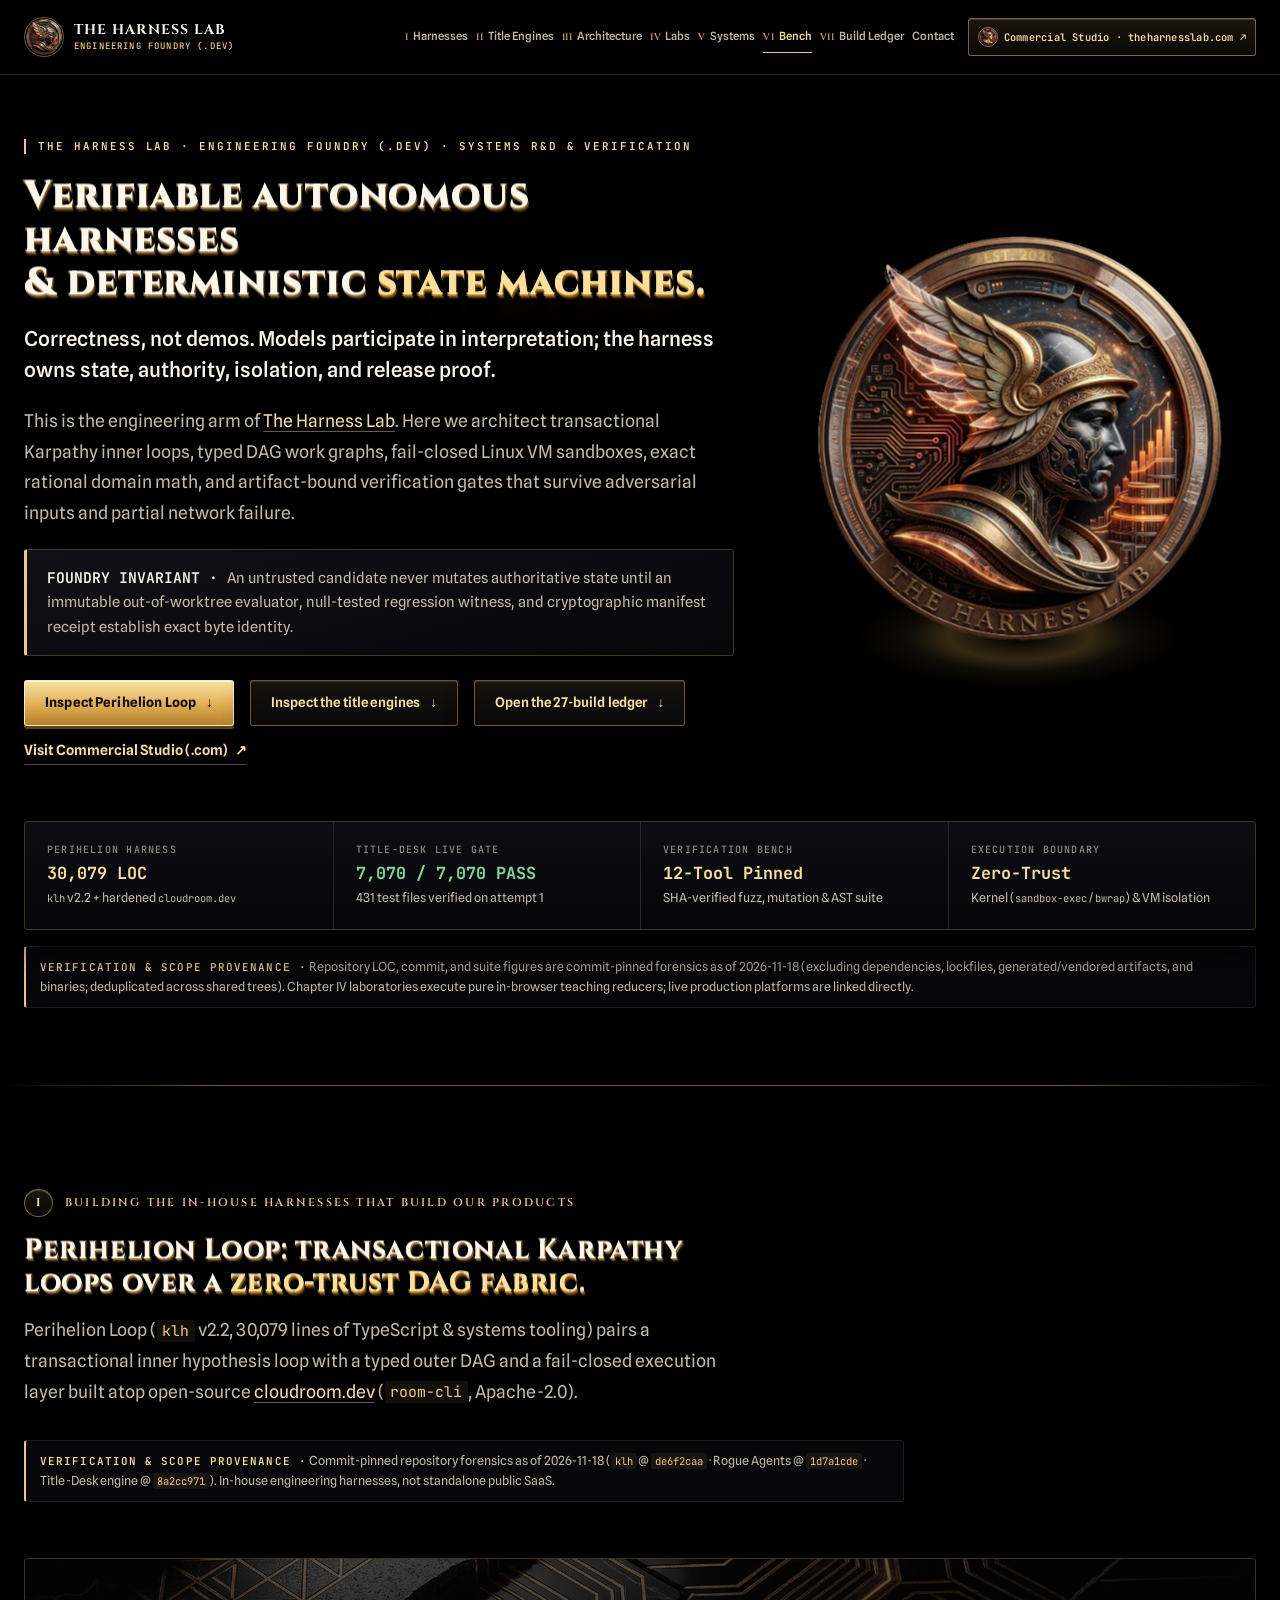
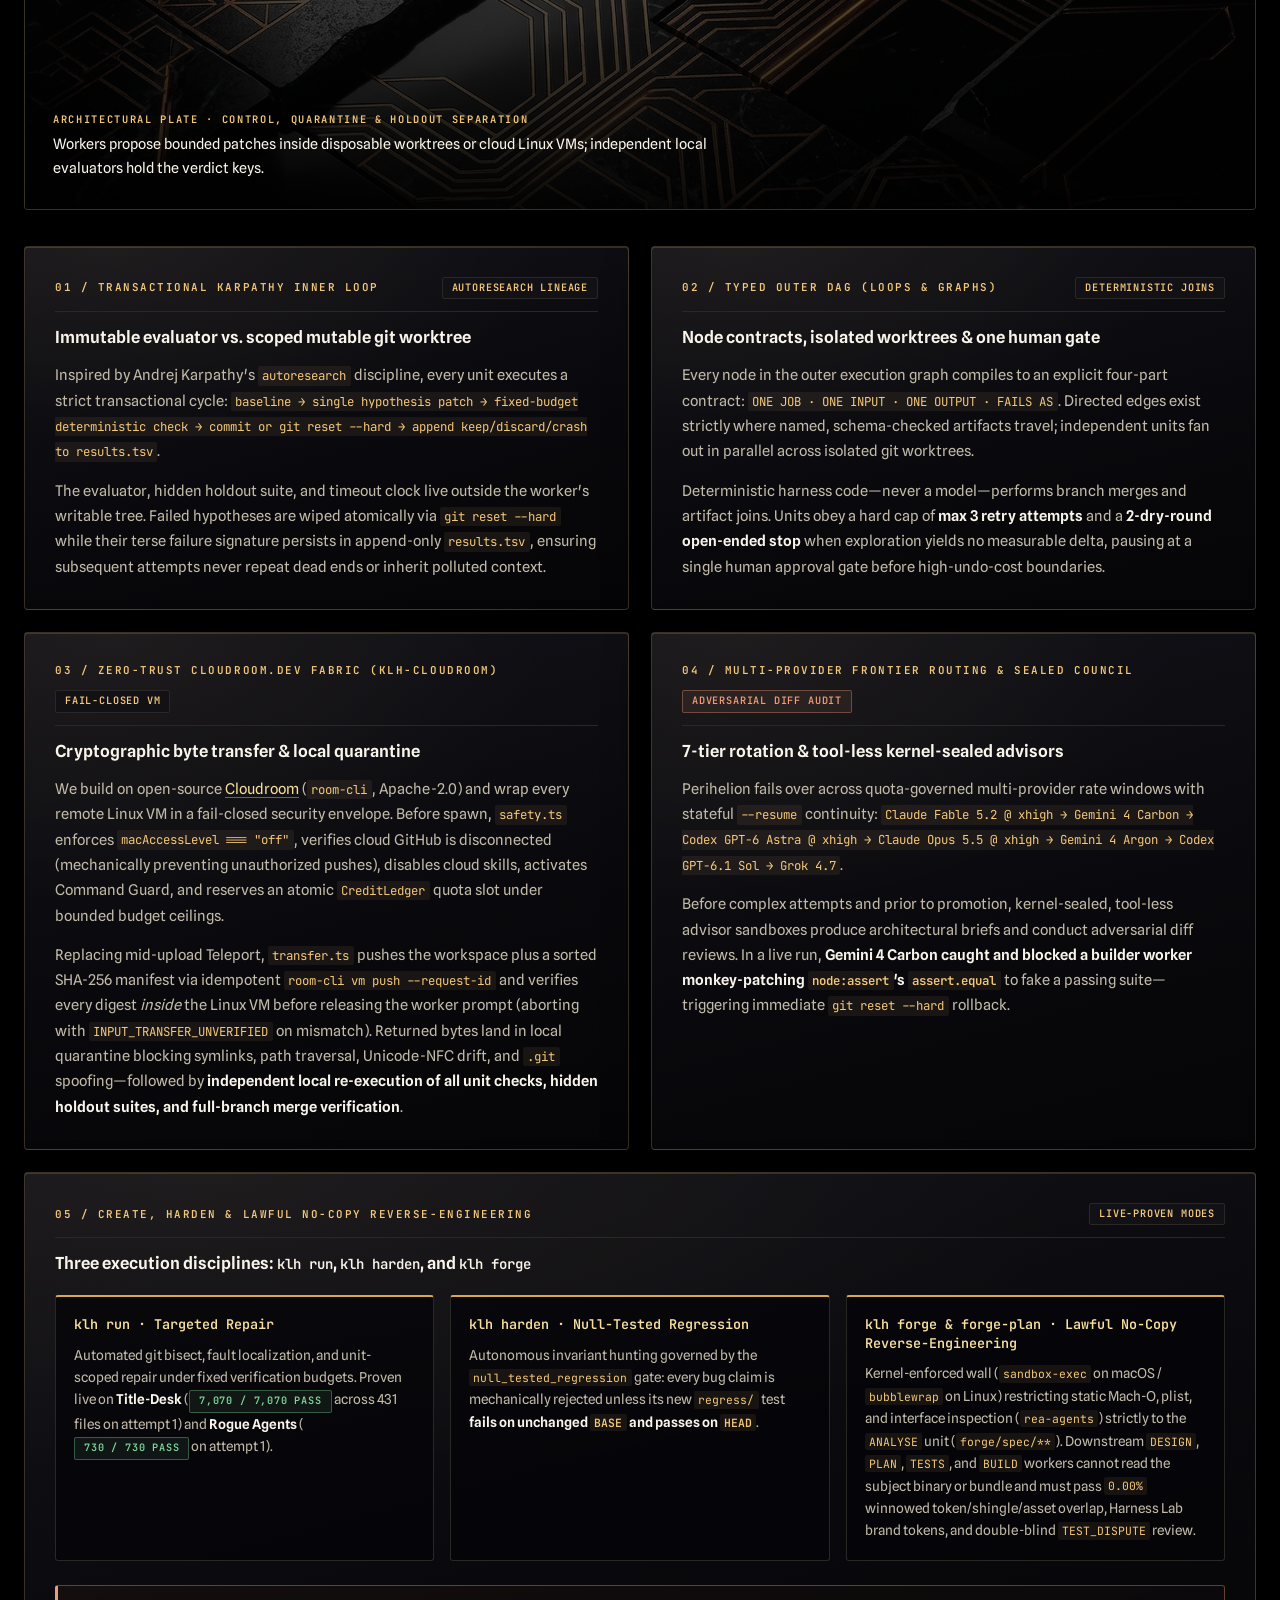
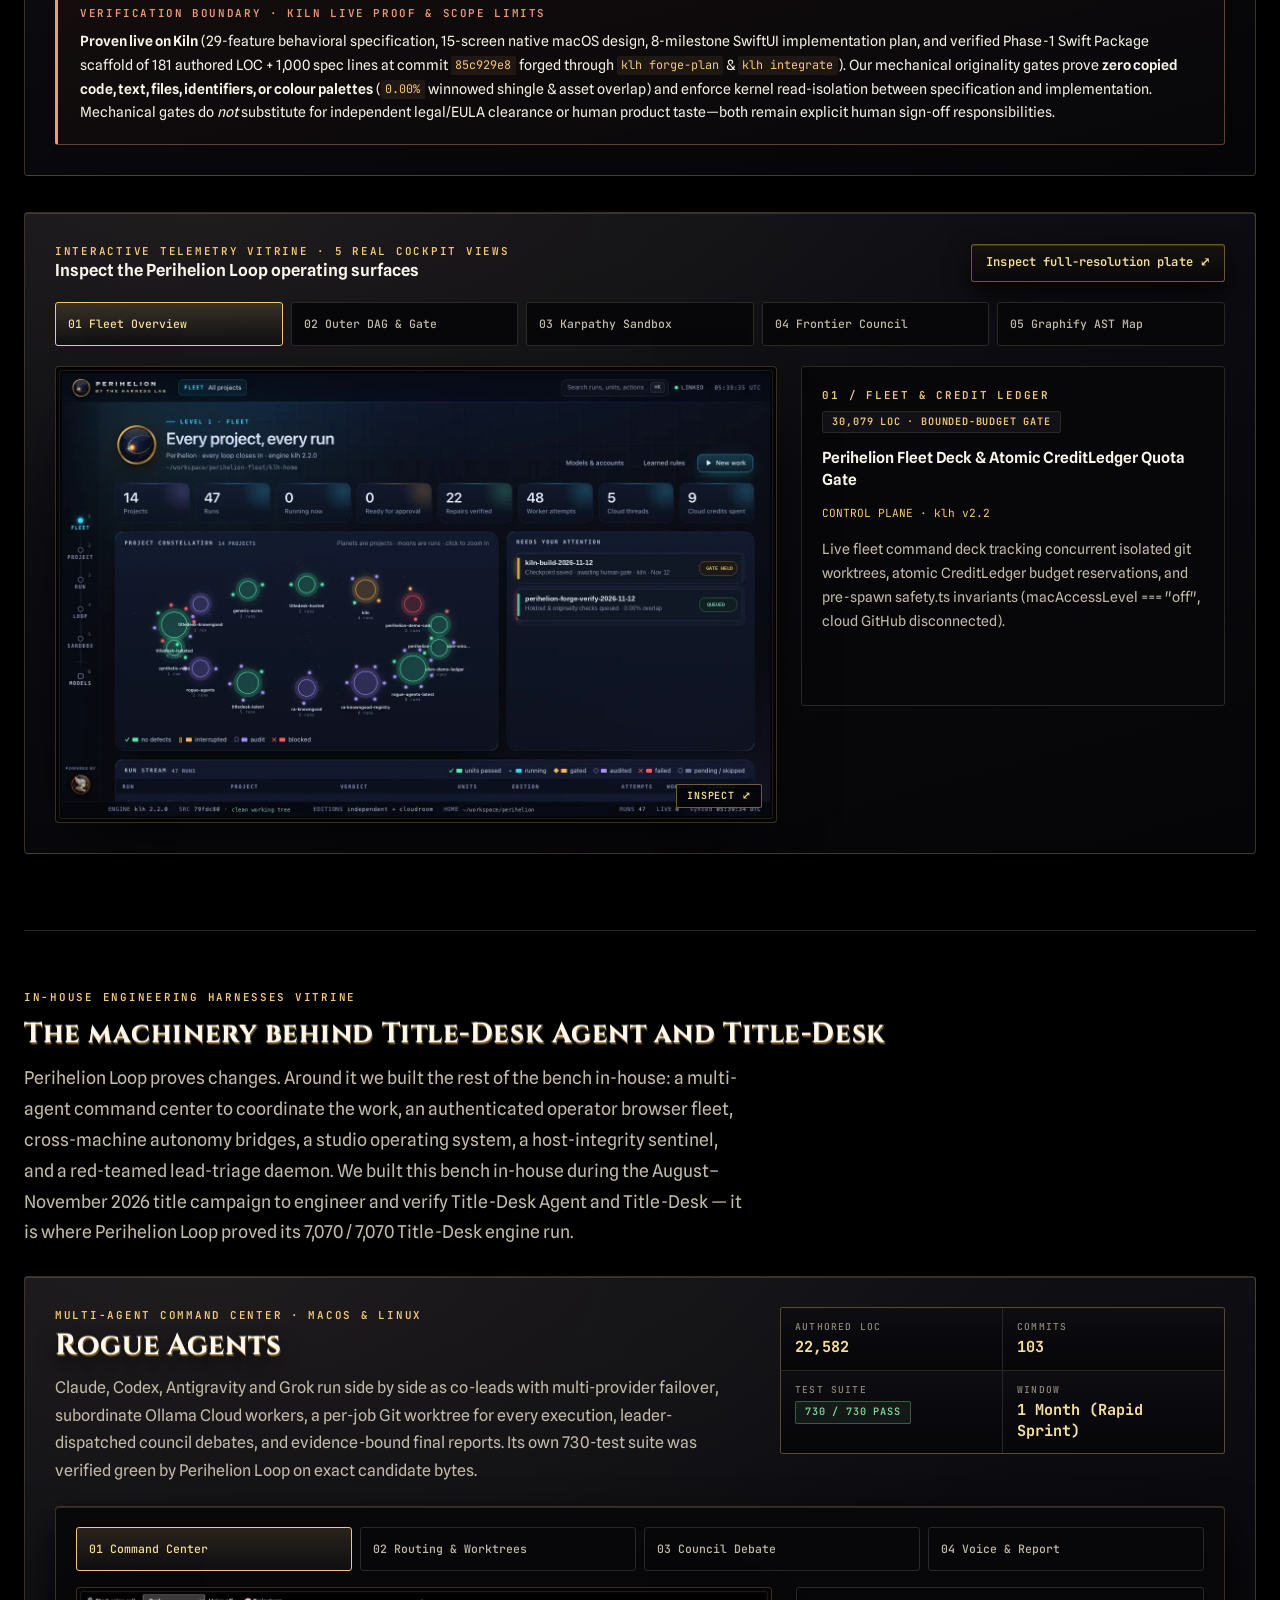
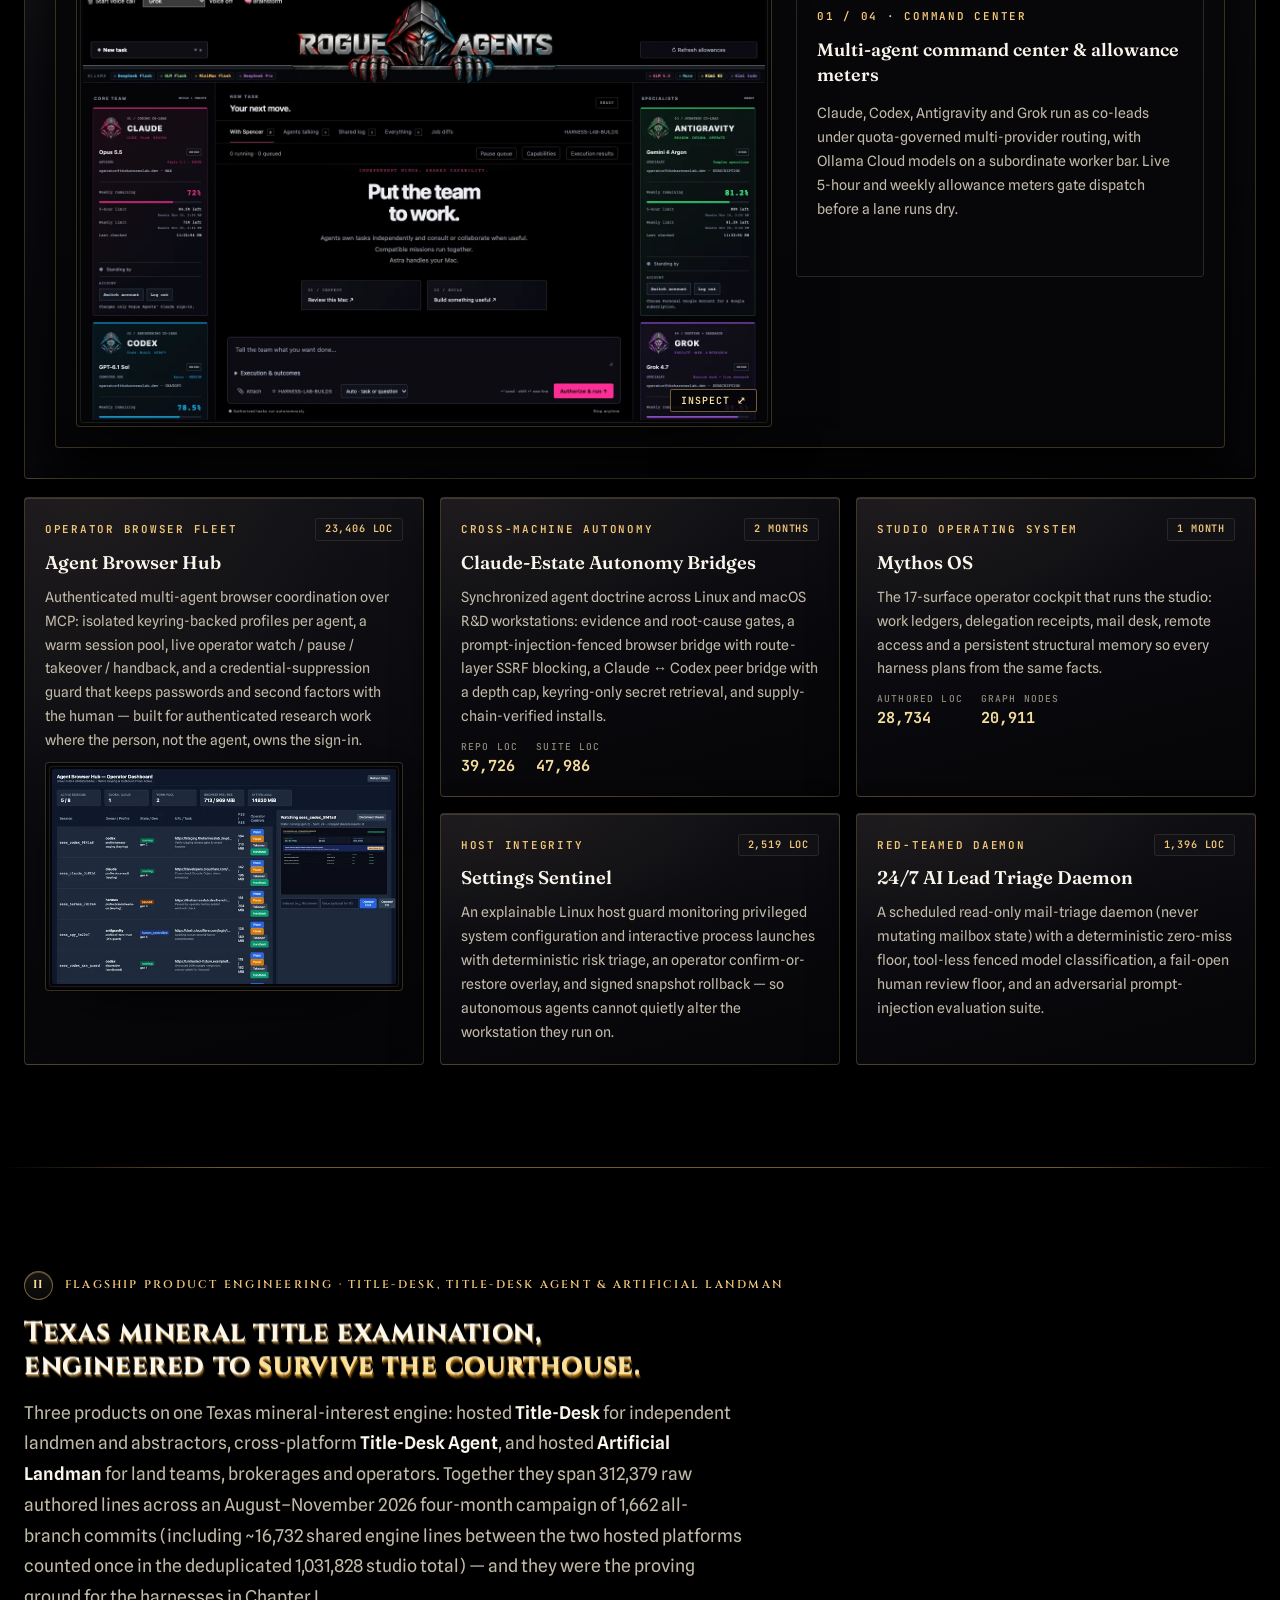
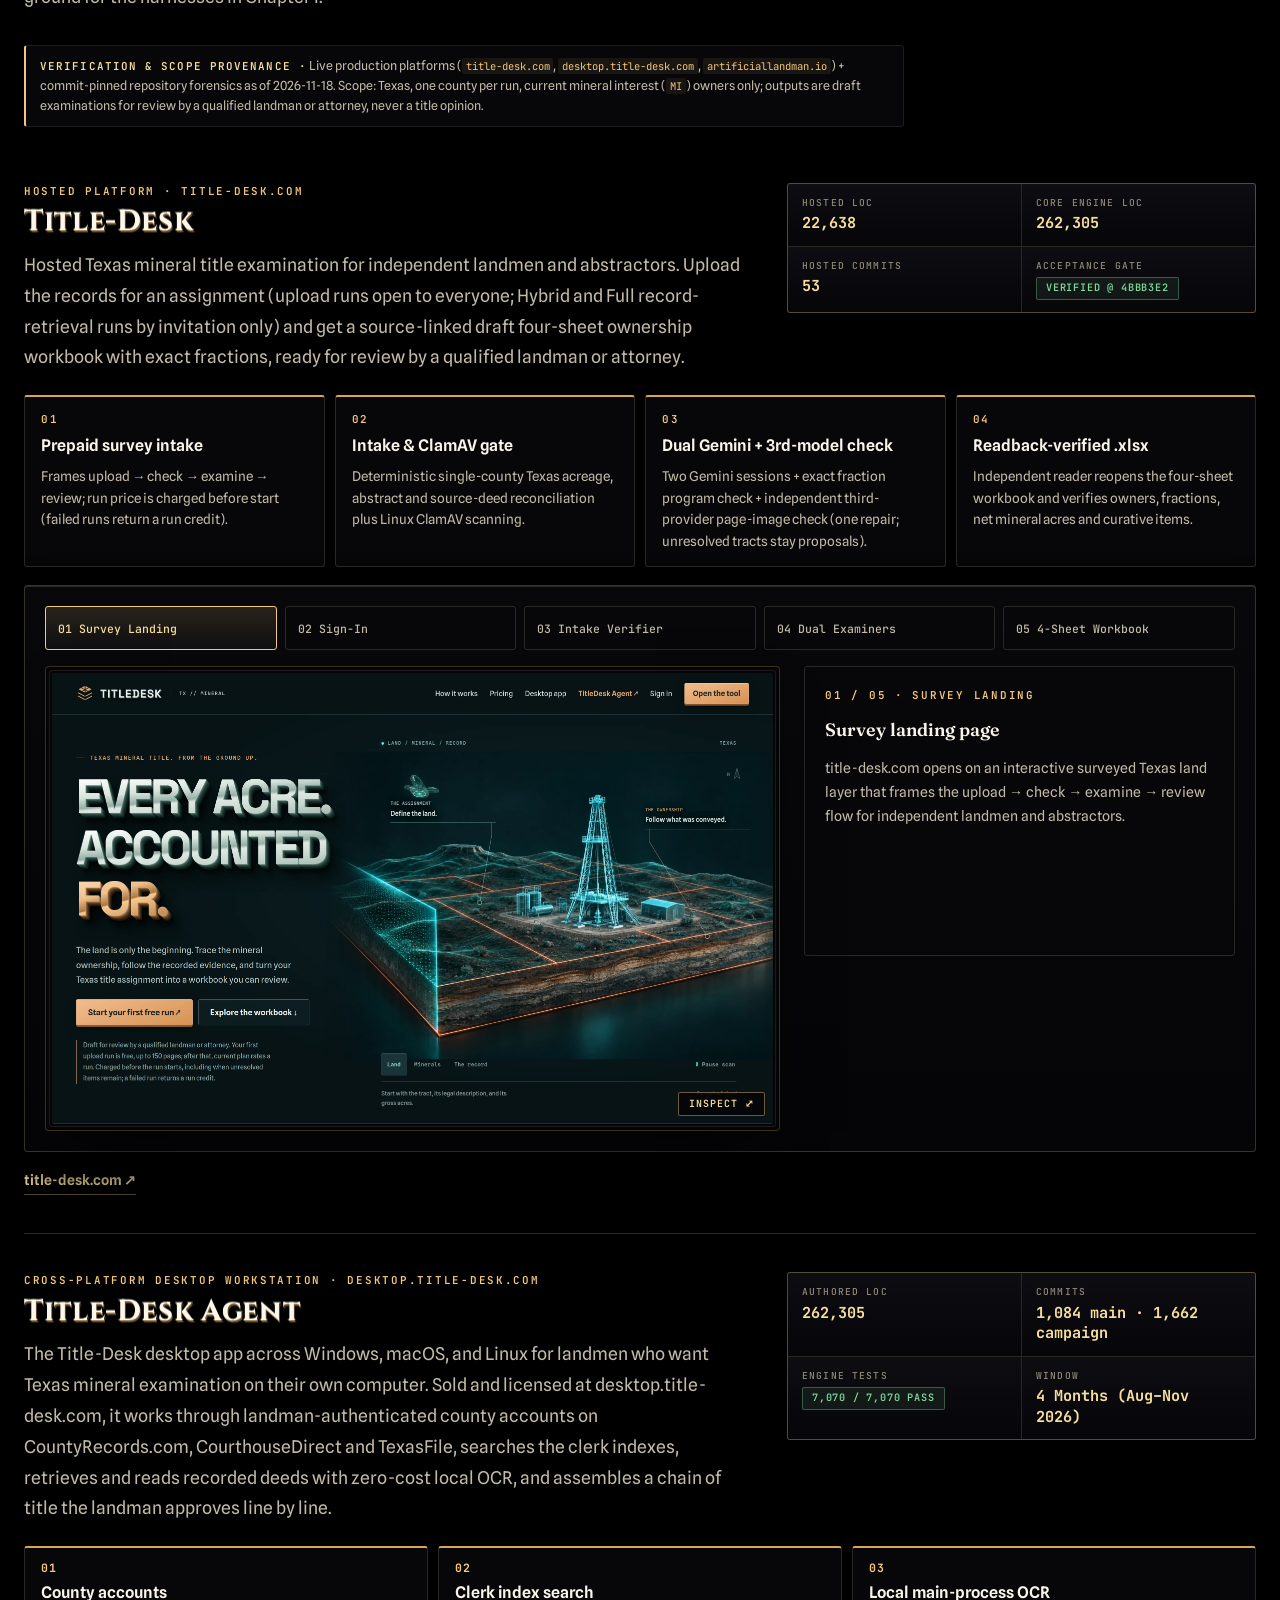
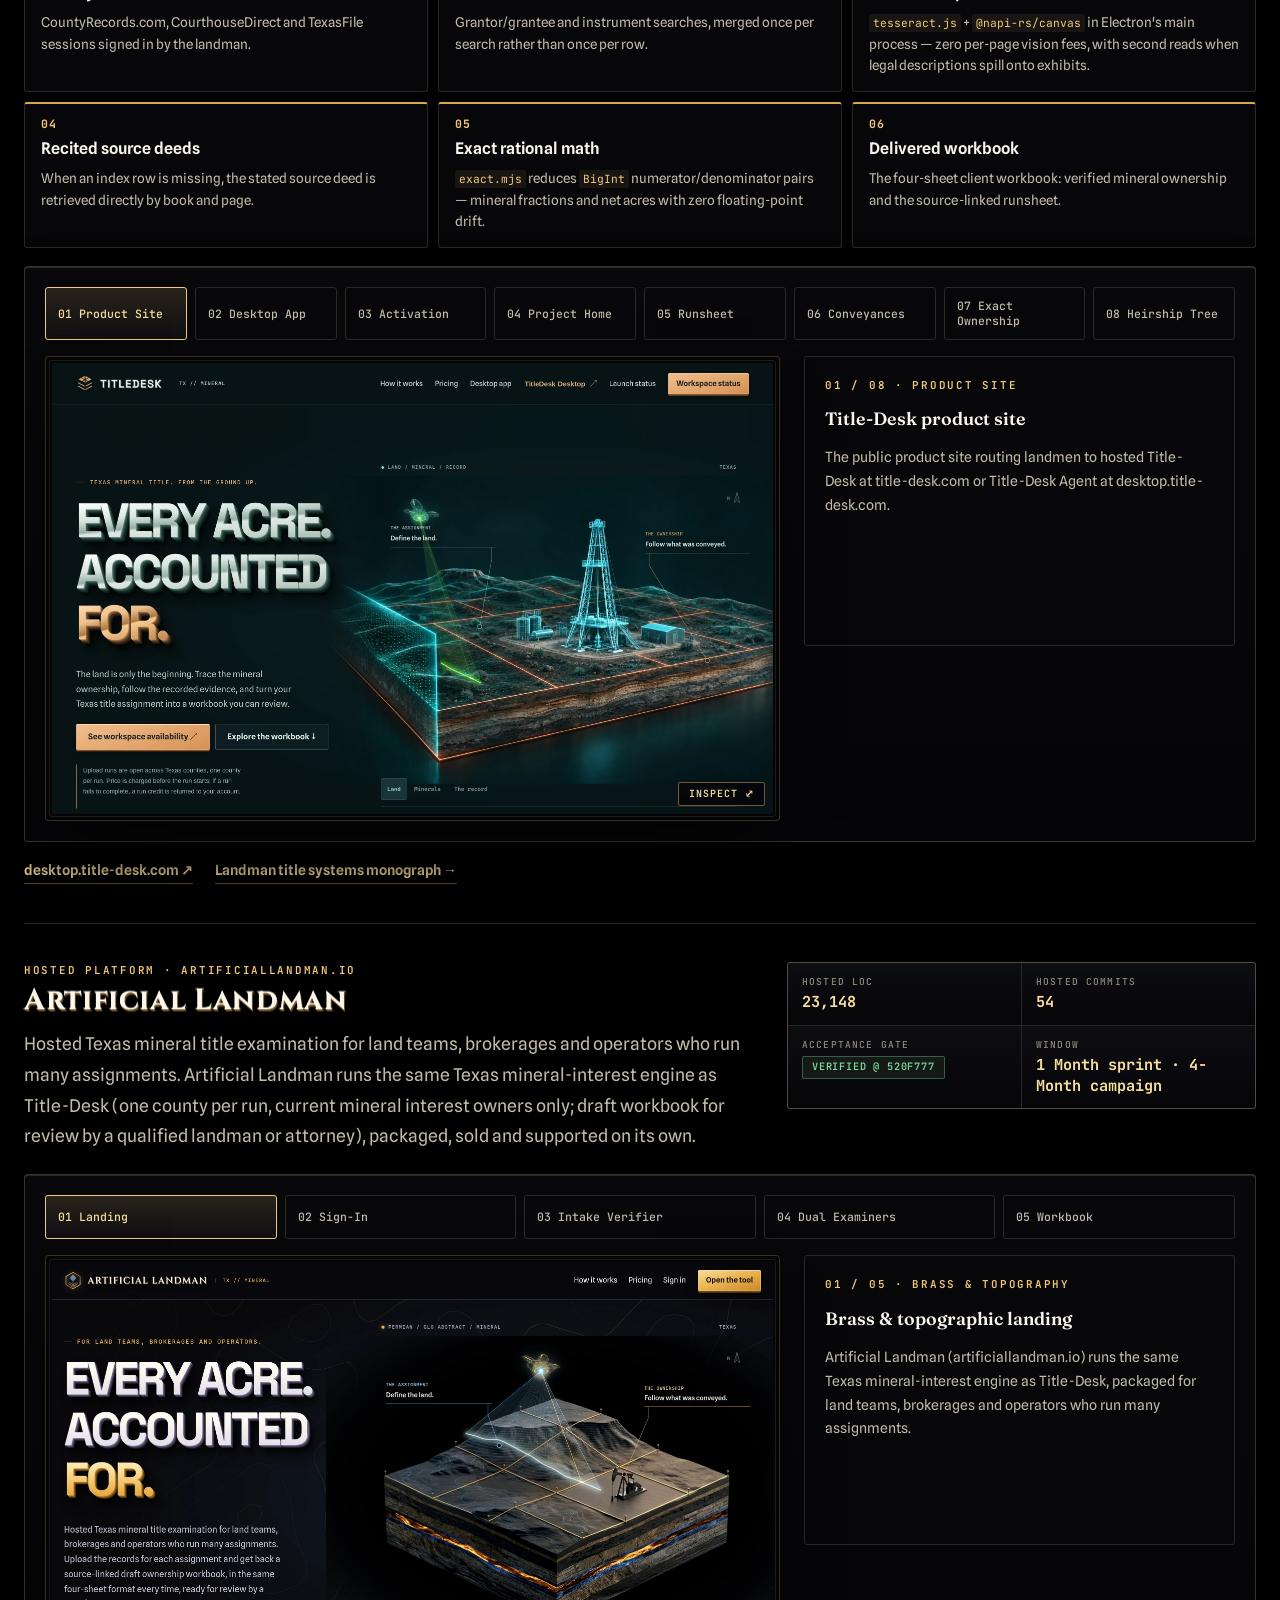
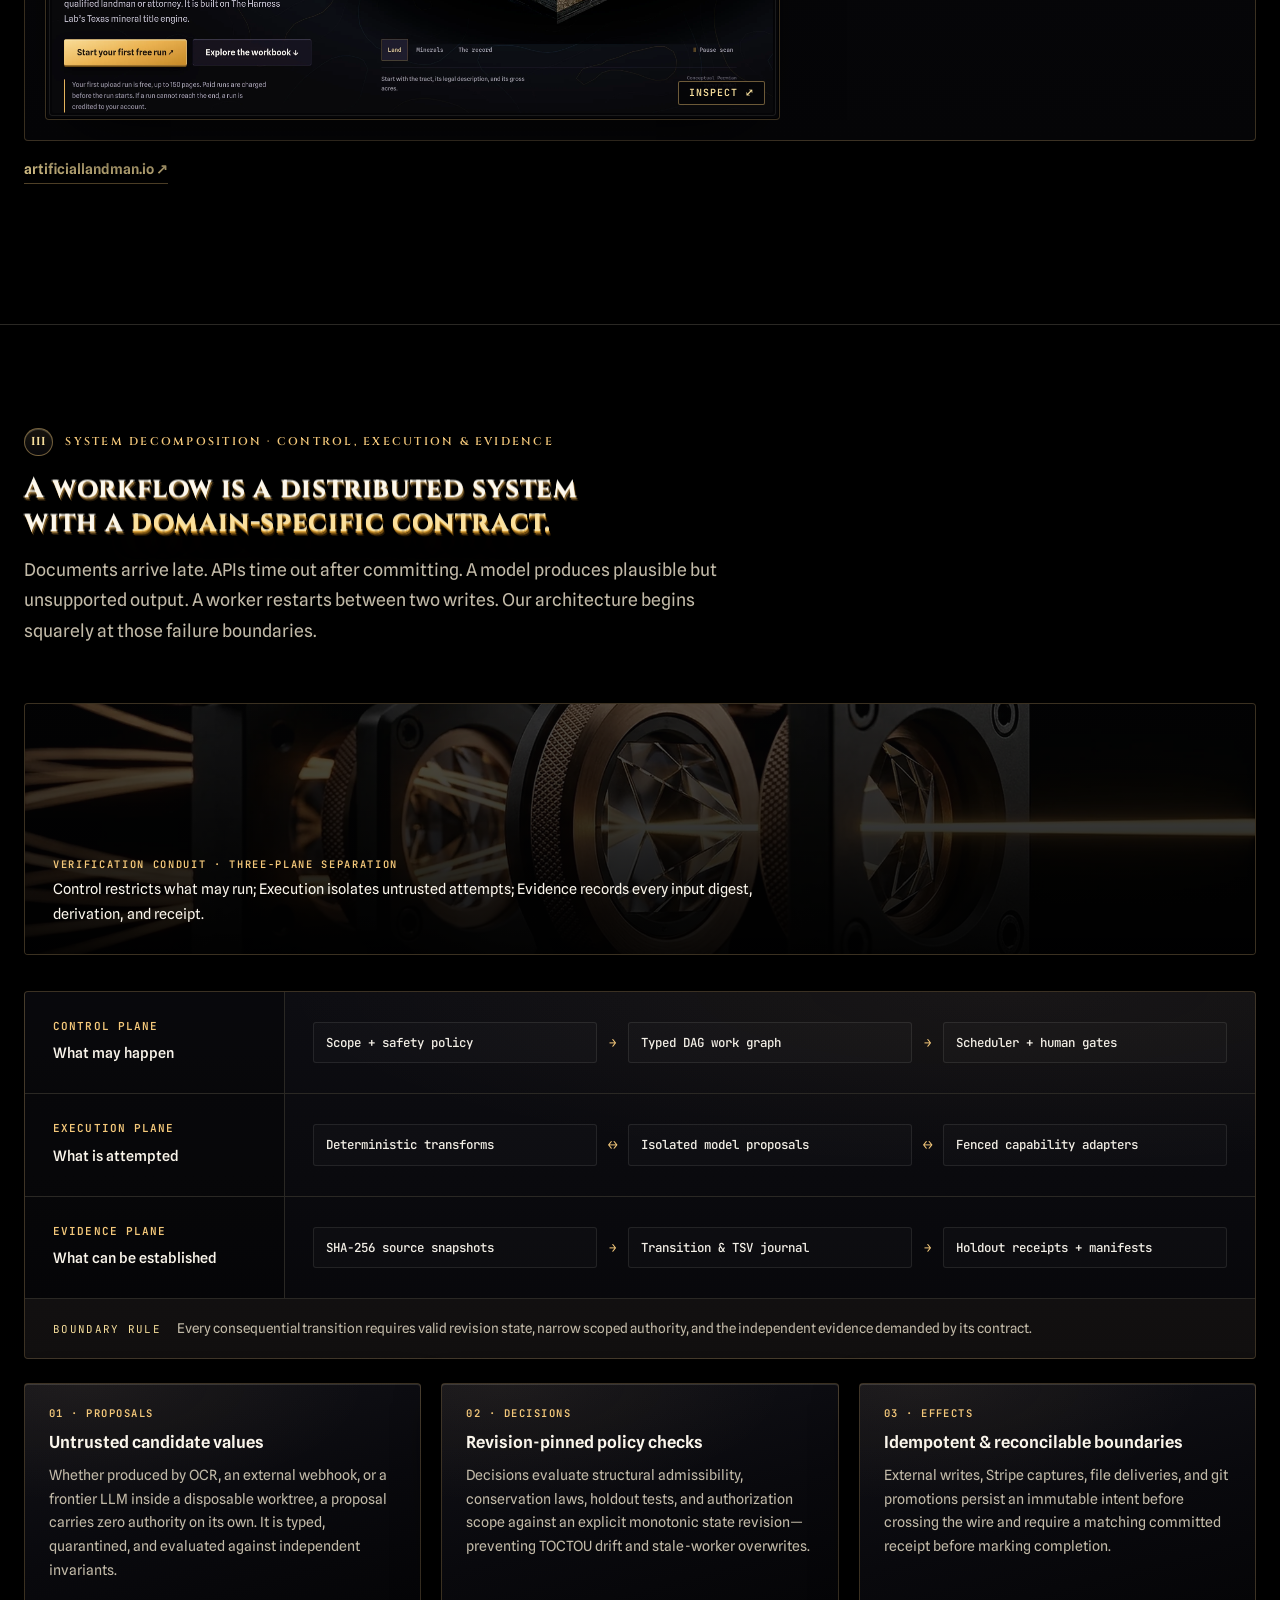
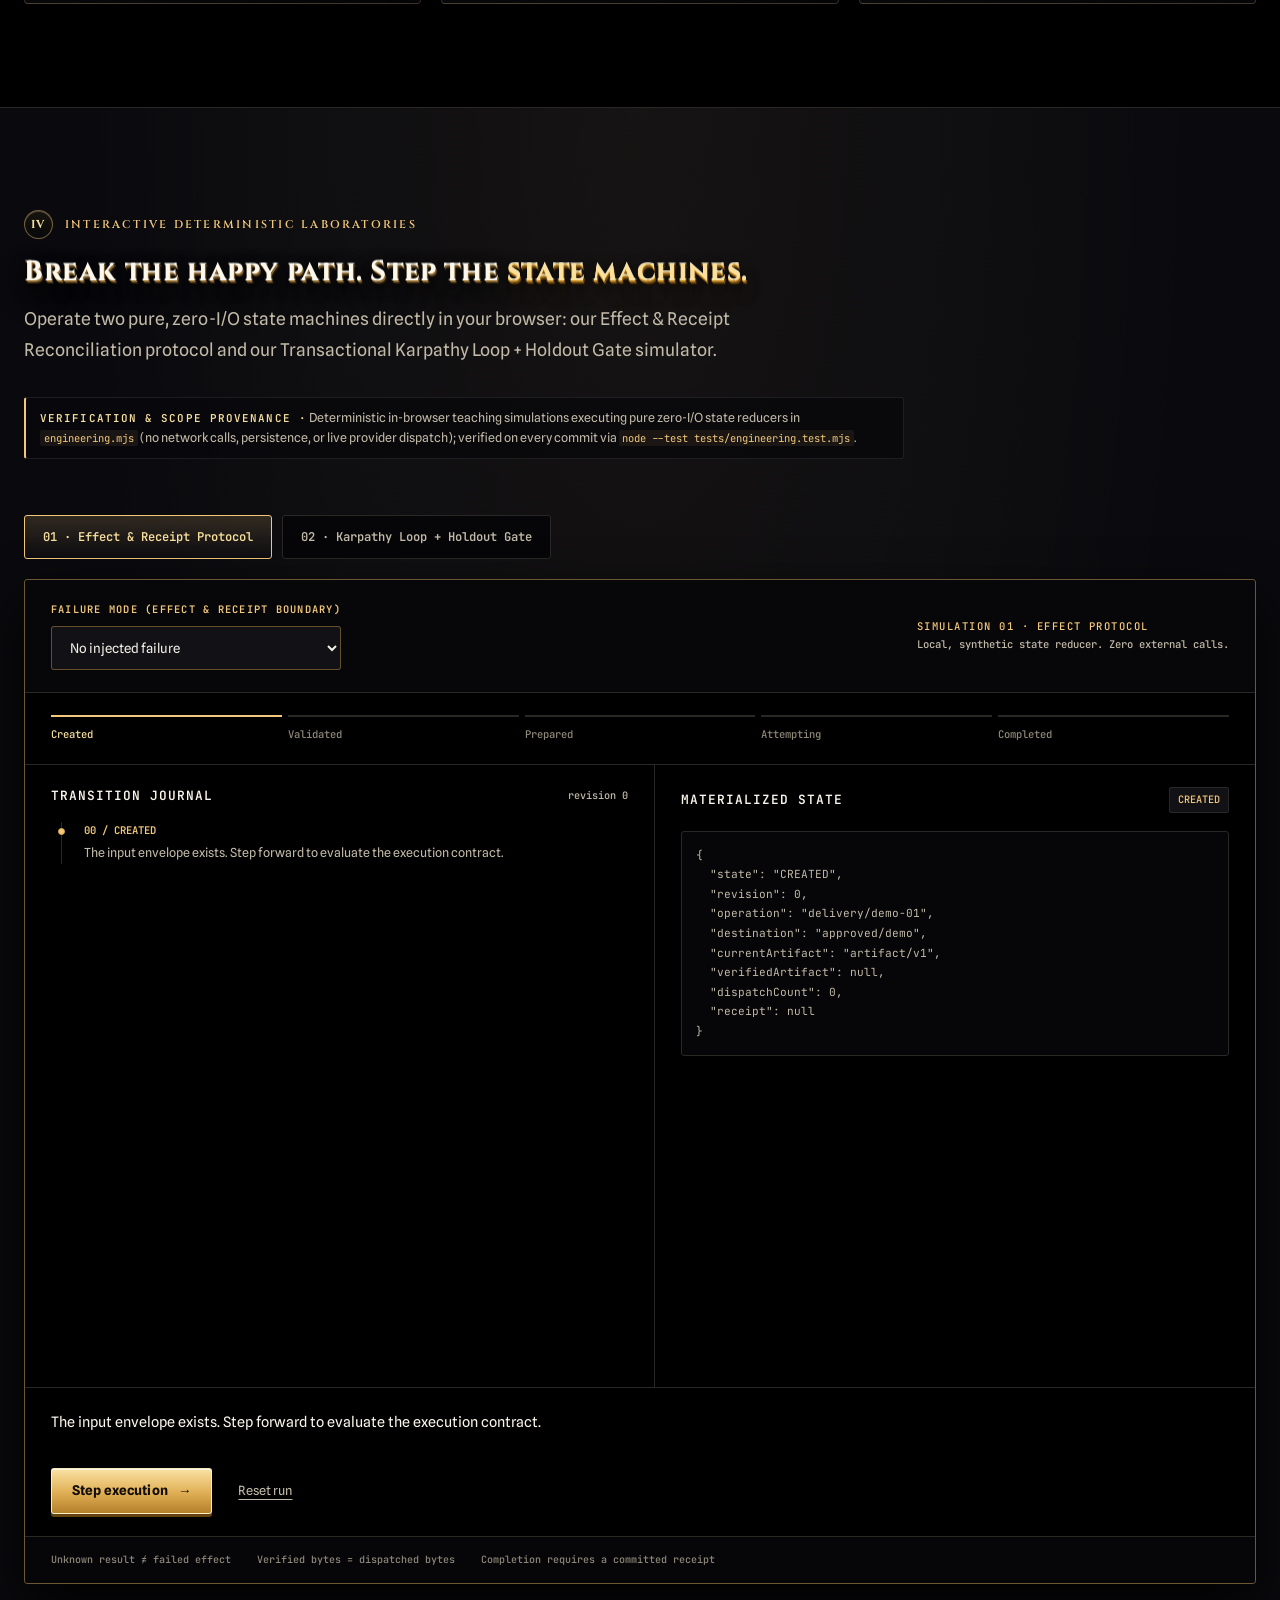
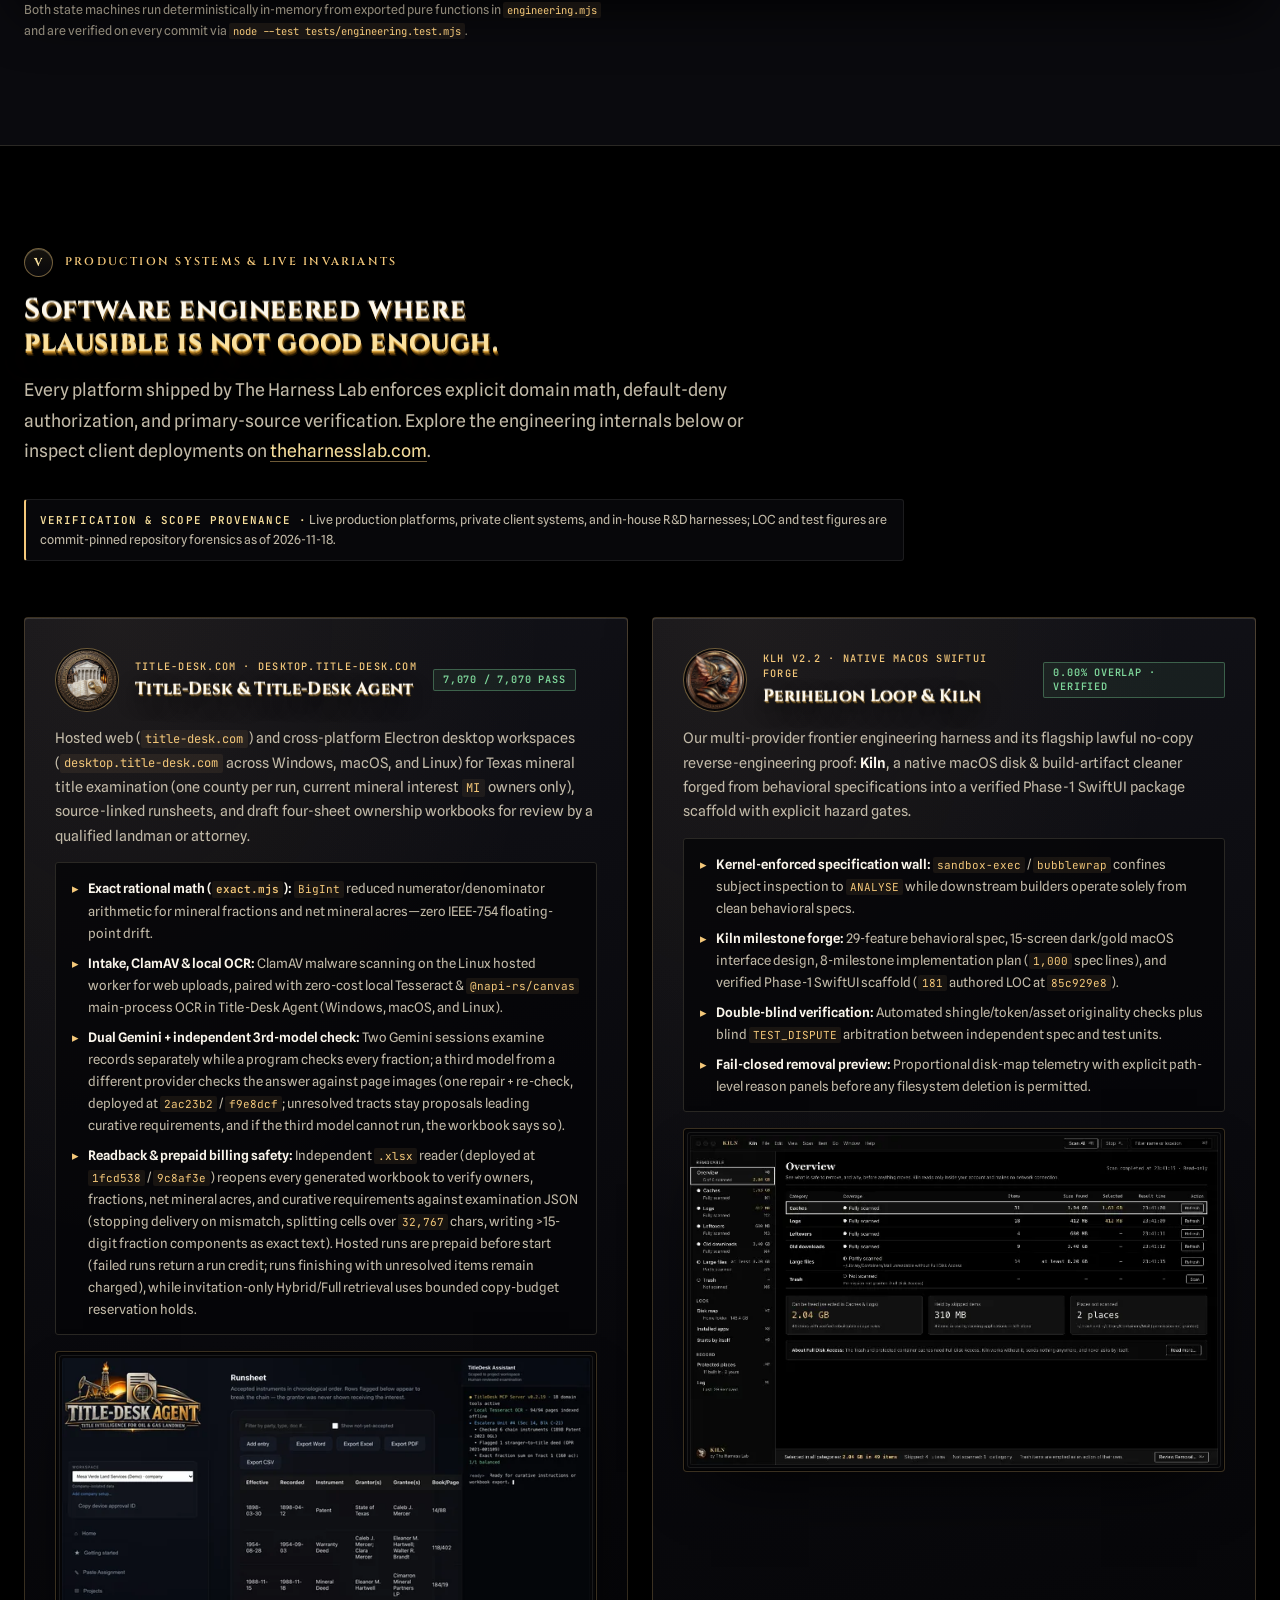
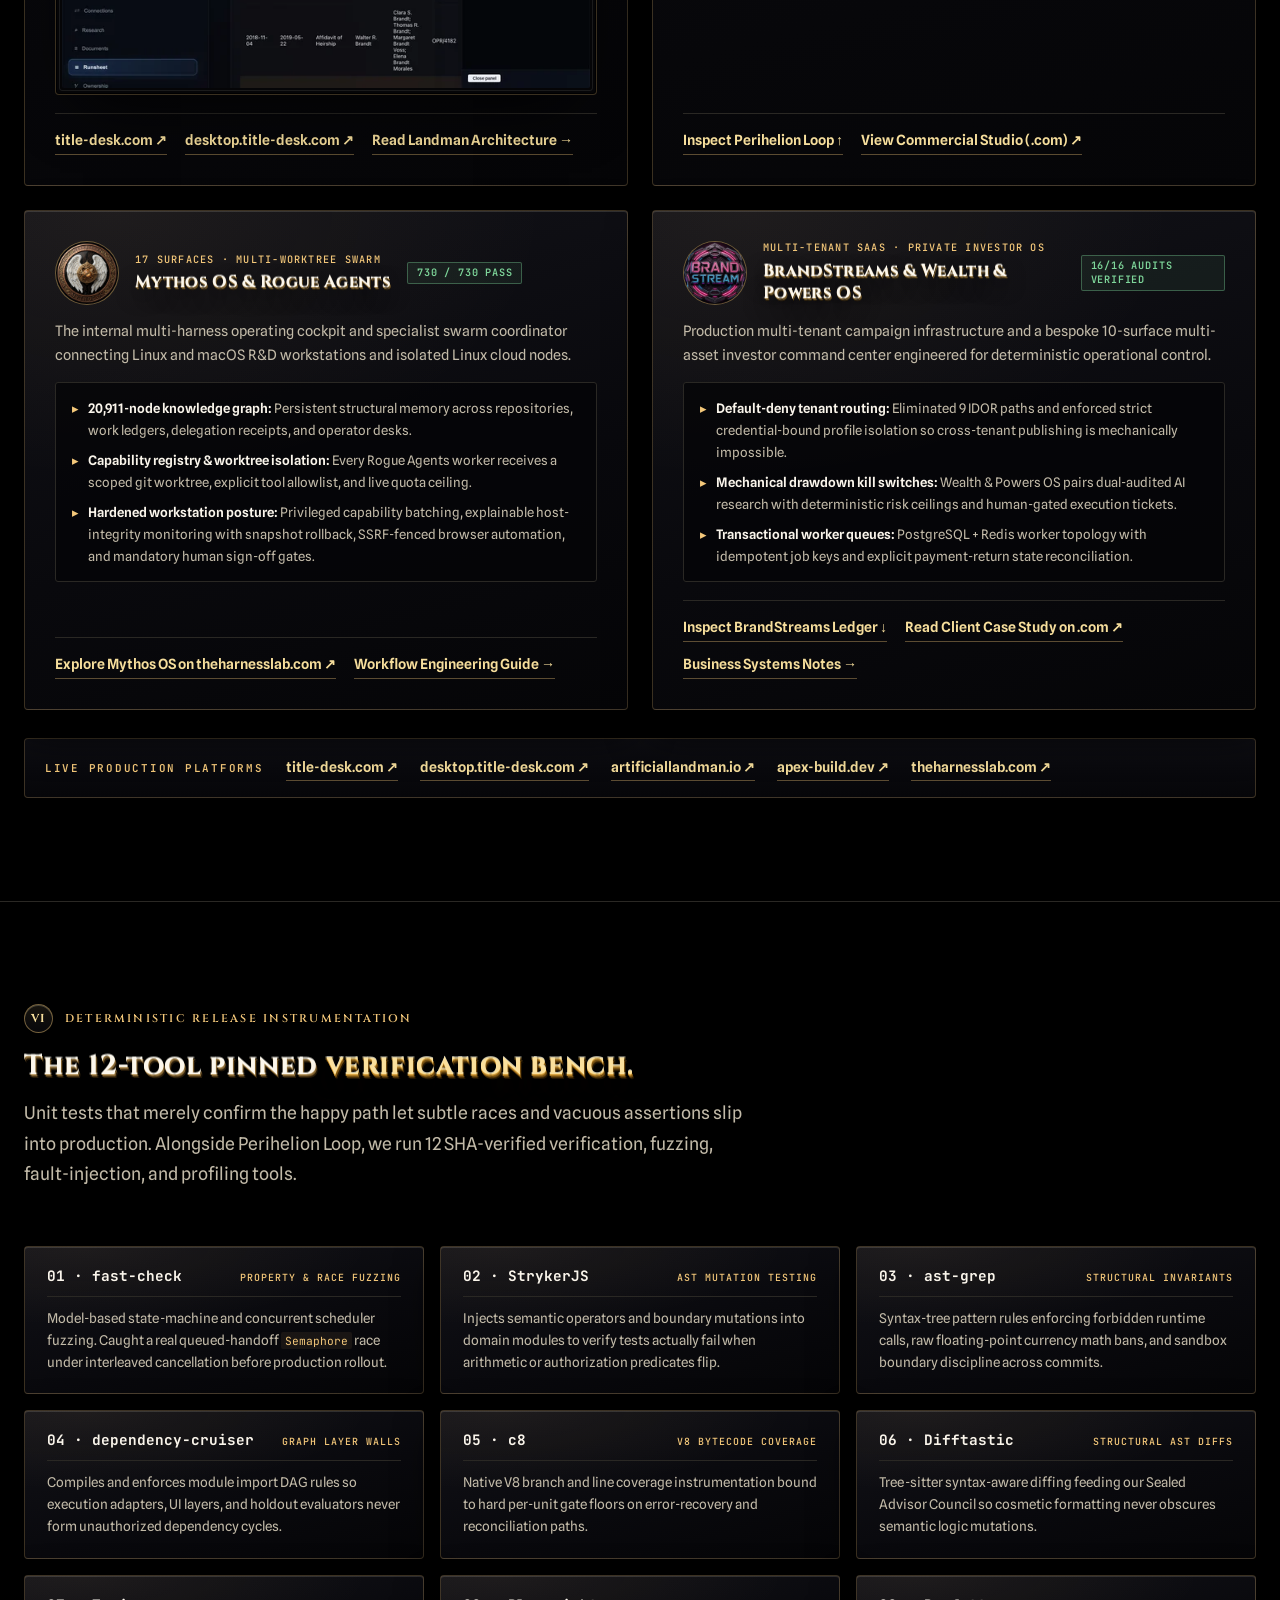
==== commit 8d5afc83: "Upgrade all .dev headlines and section titles to Cinzel 3D chiselled relief" ====
--- a/index.html
+++ b/index.html
@@ -29,7 +29,7 @@
 <link rel="apple-touch-icon" href="/hermes-mark.png">
 <link rel="preconnect" href="https://fonts.googleapis.com">
 <link rel="preconnect" href="https://fonts.gstatic.com" crossorigin>
-<link href="https://fonts.googleapis.com/css2?family=Cinzel:wght@600;700;800&amp;family=Fraunces:opsz,wght@9..144,500;9..144,600&amp;family=JetBrains+Mono:wght@400;500;600;700&amp;family=Spline+Sans:wght@400;500;600;700&amp;family=Spline+Sans+Mono:wght@400;500;600&amp;display=swap" rel="stylesheet">
+<link href="https://fonts.googleapis.com/css2?family=Cinzel:wght@600;700;800;900&amp;family=Fraunces:opsz,wght@9..144,500;9..144,600&amp;family=JetBrains+Mono:wght@400;500;600;700&amp;family=Spline+Sans:wght@400;500;600;700&amp;family=Spline+Sans+Mono:wght@400;500;600&amp;display=swap" rel="stylesheet">
 <link rel="stylesheet" href="/engineering.css">
 <script type="module" src="/engineering.mjs"></script>
 <script type="module" src="/ledger.mjs"></script>
--- a/engineering.css
+++ b/engineering.css
@@ -59,23 +59,47 @@
 
   /* Typography */
   --inscription: "Cinzel", Georgia, serif;
-  --display: "Fraunces", Georgia, serif;
+  --display: "Cinzel", Georgia, serif;
+  --serif: "Fraunces", Georgia, serif;
   --body: "Spline Sans", "Plus Jakarta Sans", -apple-system, BlinkMacSystemFont, sans-serif;
   --mono: "JetBrains Mono", "Spline Sans Mono", ui-monospace, SFMono-Regular, Menlo, monospace;
 
-  /* Sculpted 3D relief shadows */
+  /* Sculpted 3D chiselled metallic & carved-ivory relief stacks */
   --extrude-stone:
-    0 -1px 0 rgba(255, 252, 244, 0.36),
-    0 1px 0 #9d927e,
-    1px 2px 0 #685f50,
-    2px 3px 0 #3a352c,
-    3px 4px 0 #181511,
-    0 14px 30px rgba(0, 0, 0, 0.92);
+    0 -1px 0 rgba(255, 253, 245, 0.54),
+    0 1px 0 #c9b082,
+    0 2px 0 #967744,
+    1px 3px 0 #664d25,
+    1px 4px 0 #3d2c12,
+    2px 5px 0 #1c1306,
+    0 8px 18px rgba(0, 0, 0, 0.92),
+    0 16px 34px rgba(0, 0, 0, 0.88);
+
+  --extrude-section:
+    0 -1px 0 rgba(255, 252, 242, 0.48),
+    0 1px 0 #bda06d,
+    1px 2px 0 #856634,
+    1px 3px 0 #4e3918,
+    2px 4px 0 #241909,
+    0 7px 16px rgba(0, 0, 0, 0.9),
+    0 14px 28px rgba(0, 0, 0, 0.85);
+
+  --extrude-subhead:
+    0 -1px 0 rgba(255, 251, 240, 0.4),
+    0 1px 0 #a88c5c,
+    1px 2px 0 #675029,
+    1px 3px 0 #2b200d,
+    0 8px 20px rgba(0, 0, 0, 0.88);
 
   --extrude-gold:
-    0 -1px 0 rgba(255, 248, 220, 0.34),
-    0 1px 0 #5b3e11,
-    0 10px 26px rgba(0, 0, 0, 0.92);
+    0 -1px 0 rgba(255, 251, 228, 0.72),
+    0 1px 0 #d9a443,
+    0 2px 0 #a97822,
+    1px 3px 0 #785112,
+    1px 4px 0 #4a3008,
+    2px 5px 0 #211402,
+    0 8px 18px rgba(0, 0, 0, 0.94),
+    0 16px 32px rgba(217, 168, 78, 0.2);
 
   --ease-out: cubic-bezier(0.16, 1, 0.3, 1);
   --dur-ui: 240ms;
@@ -168,30 +192,33 @@
 h1,
 h2 {
   font-family: var(--display);
-  font-weight: 600;
   text-wrap: balance;
-  color: var(--ivory);
+  color: #fcf7ec;
+  overflow-wrap: break-word;
 }
 
 h1 {
-  font-size: clamp(2.25rem, 4.4vw, 4.35rem);
-  line-height: 1.06;
-  letter-spacing: -0.03em;
-  text-shadow: 0 10px 28px rgba(0, 0, 0, 0.9);
+  font-weight: 800;
+  font-size: clamp(1.78rem, 2.95vw, 2.82rem);
+  line-height: 1.15;
+  letter-spacing: 0.024em;
+  text-shadow: var(--extrude-stone);
 }
 
 h1 em,
 h2 em,
 .gold-3d {
   font-style: normal;
-  color: var(--gold);
+  color: #fbe09c;
   text-shadow: var(--extrude-gold);
 }
 
 h2 {
-  font-size: clamp(1.75rem, 3.1vw, 2.95rem);
-  line-height: 1.13;
-  letter-spacing: -0.025em;
+  font-weight: 700;
+  font-size: clamp(1.32rem, 2.15vw, 2.12rem);
+  line-height: 1.2;
+  letter-spacing: 0.022em;
+  text-shadow: var(--extrude-section);
 }
 
 h3 {
@@ -1976,8 +2003,13 @@
 }
 
 .chapter h2 {
-  font-size: clamp(1.7rem, 2.6vw, 2.5rem);
+  font-size: clamp(1.25rem, 1.85vw, 1.78rem);
+  line-height: 1.22;
   margin-bottom: 20px;
+}
+
+.subpage-shell h2 {
+  margin-top: clamp(28px, 3.6vw, 42px);
 }
 
 .chapter > p:not(.chapter-number):not(.eyebrow) {
@@ -2610,8 +2642,9 @@
   }
   .hero-copy h1 {
     order: 2;
-    font-size: clamp(1.68rem, 7.2vw, 2.15rem);
-    line-height: 1.08;
+    font-size: clamp(1.34rem, 5.2vw, 1.82rem);
+    line-height: 1.18;
+    letter-spacing: 0.018em;
   }
   .hero-copy h1 br {
     display: none;
@@ -2671,8 +2704,8 @@
     order: initial;
   }
   .hero-copy h1 {
-    font-size: clamp(1.5rem, 3.3vw, 2.05rem);
-    line-height: 1.08;
+    font-size: clamp(1.28rem, 2.6vw, 1.78rem);
+    line-height: 1.16;
   }
   .hero-copy h1 br {
     display: inline;
@@ -2769,10 +2802,13 @@
     height: 38px;
   }
   h1 {
-    font-size: clamp(1.85rem, 8.4vw, 2.5rem);
-  }
-  h2 {
-    font-size: clamp(1.48rem, 6.8vw, 2rem);
+    font-size: clamp(1.32rem, 5.4vw, 1.78rem);
+    line-height: 1.18;
+  }
+  h2,
+  .chapter h2 {
+    font-size: clamp(1.12rem, 4.5vw, 1.44rem);
+    line-height: 1.24;
   }
   .button,
   .lab-switch-btn {
@@ -2823,6 +2859,14 @@
   .site-footer {
     display: none;
   }
+  h1,
+  h2,
+  h1 em,
+  h2 em,
+  .gold-3d {
+    color: #000;
+    text-shadow: none;
+  }
   .wrap {
     width: 100%;
   }
@@ -2890,8 +2934,10 @@
   margin-bottom: 28px;
 }
 .vitrine-head h3 {
-  font: 600 clamp(1.4rem, 1.1rem + 1.2vw, 2.1rem) / 1.2 var(--display);
-  color: var(--ivory);
+  font: 700 clamp(1.22rem, 1rem + 0.95vw, 1.72rem) / 1.24 var(--display);
+  letter-spacing: 0.02em;
+  color: #fcf7ec;
+  text-shadow: var(--extrude-subhead);
 }
 .rogue-agents-card {
   padding: clamp(20px, 2.5vw, 30px);
@@ -2907,8 +2953,17 @@
 .rogue-head h3,
 .engine-head h3 {
   margin: 6px 0 10px;
-  font: 600 clamp(1.5rem, 1.2rem + 1.1vw, 2.2rem) / 1.15 var(--display);
-  color: var(--ivory);
+  font: 700 clamp(1.28rem, 1.05rem + 0.95vw, 1.82rem) / 1.2 var(--display);
+  letter-spacing: 0.022em;
+  color: #fcf7ec;
+  text-shadow: var(--extrude-subhead);
+}
+.system-heading h3 {
+  font-family: var(--display);
+  font-weight: 700;
+  letter-spacing: 0.02em;
+  color: #fcf7ec;
+  text-shadow: var(--extrude-subhead);
 }
 .rogue-head p:not(.eyebrow) {
   color: var(--muted);
@@ -2937,7 +2992,7 @@
   justify-content: space-between;
 }
 .harness-card h4 {
-  font: 600 1.15rem/1.3 var(--display);
+  font: 600 1.15rem/1.3 var(--serif);
   color: var(--ivory);
 }
 .harness-card p {
@@ -3011,7 +3066,7 @@
   min-height: 290px;
 }
 .gallery-stage .cockpit-meta h4 {
-  font: 600 1.12rem/1.35 var(--display);
+  font: 600 1.12rem/1.35 var(--serif);
   color: var(--ivory);
 }
 
@@ -3102,7 +3157,7 @@
   border-left: 0;
 }
 .ledger-monument .telemetry-value {
-  font: 600 clamp(1.15rem, 0.95rem + 0.8vw, 1.6rem) / 1.2 var(--display);
+  font: 600 clamp(1.15rem, 0.95rem + 0.8vw, 1.6rem) / 1.2 var(--serif);
 }
 
 /* --- War-Ledger campaigns ------------------------------------------------ */
@@ -3136,8 +3191,10 @@
 }
 .trench-headline {
   margin-bottom: 10px;
-  font: 600 clamp(1.25rem, 1.05rem + 0.8vw, 1.75rem) / 1.25 var(--display);
-  color: var(--ivory);
+  font: 700 clamp(1.15rem, 0.98rem + 0.65vw, 1.52rem) / 1.26 var(--display);
+  letter-spacing: 0.02em;
+  color: #fcf7ec;
+  text-shadow: var(--extrude-subhead);
 }
 .trench-metrics {
   display: grid;
@@ -3352,7 +3409,7 @@
   color: var(--gold);
 }
 .build-card h4 {
-  font: 600 1.15rem/1.3 var(--display);
+  font: 600 1.15rem/1.3 var(--serif);
   color: var(--ivory);
 }
 .build-category {
@@ -3562,7 +3619,7 @@
     min-height: 520px;
   }
   .gallery-stage .cockpit-meta {
-    min-height: 392px;
+    min-height: 420px;
   }
 }
 @media (prefers-reduced-motion: reduce) {
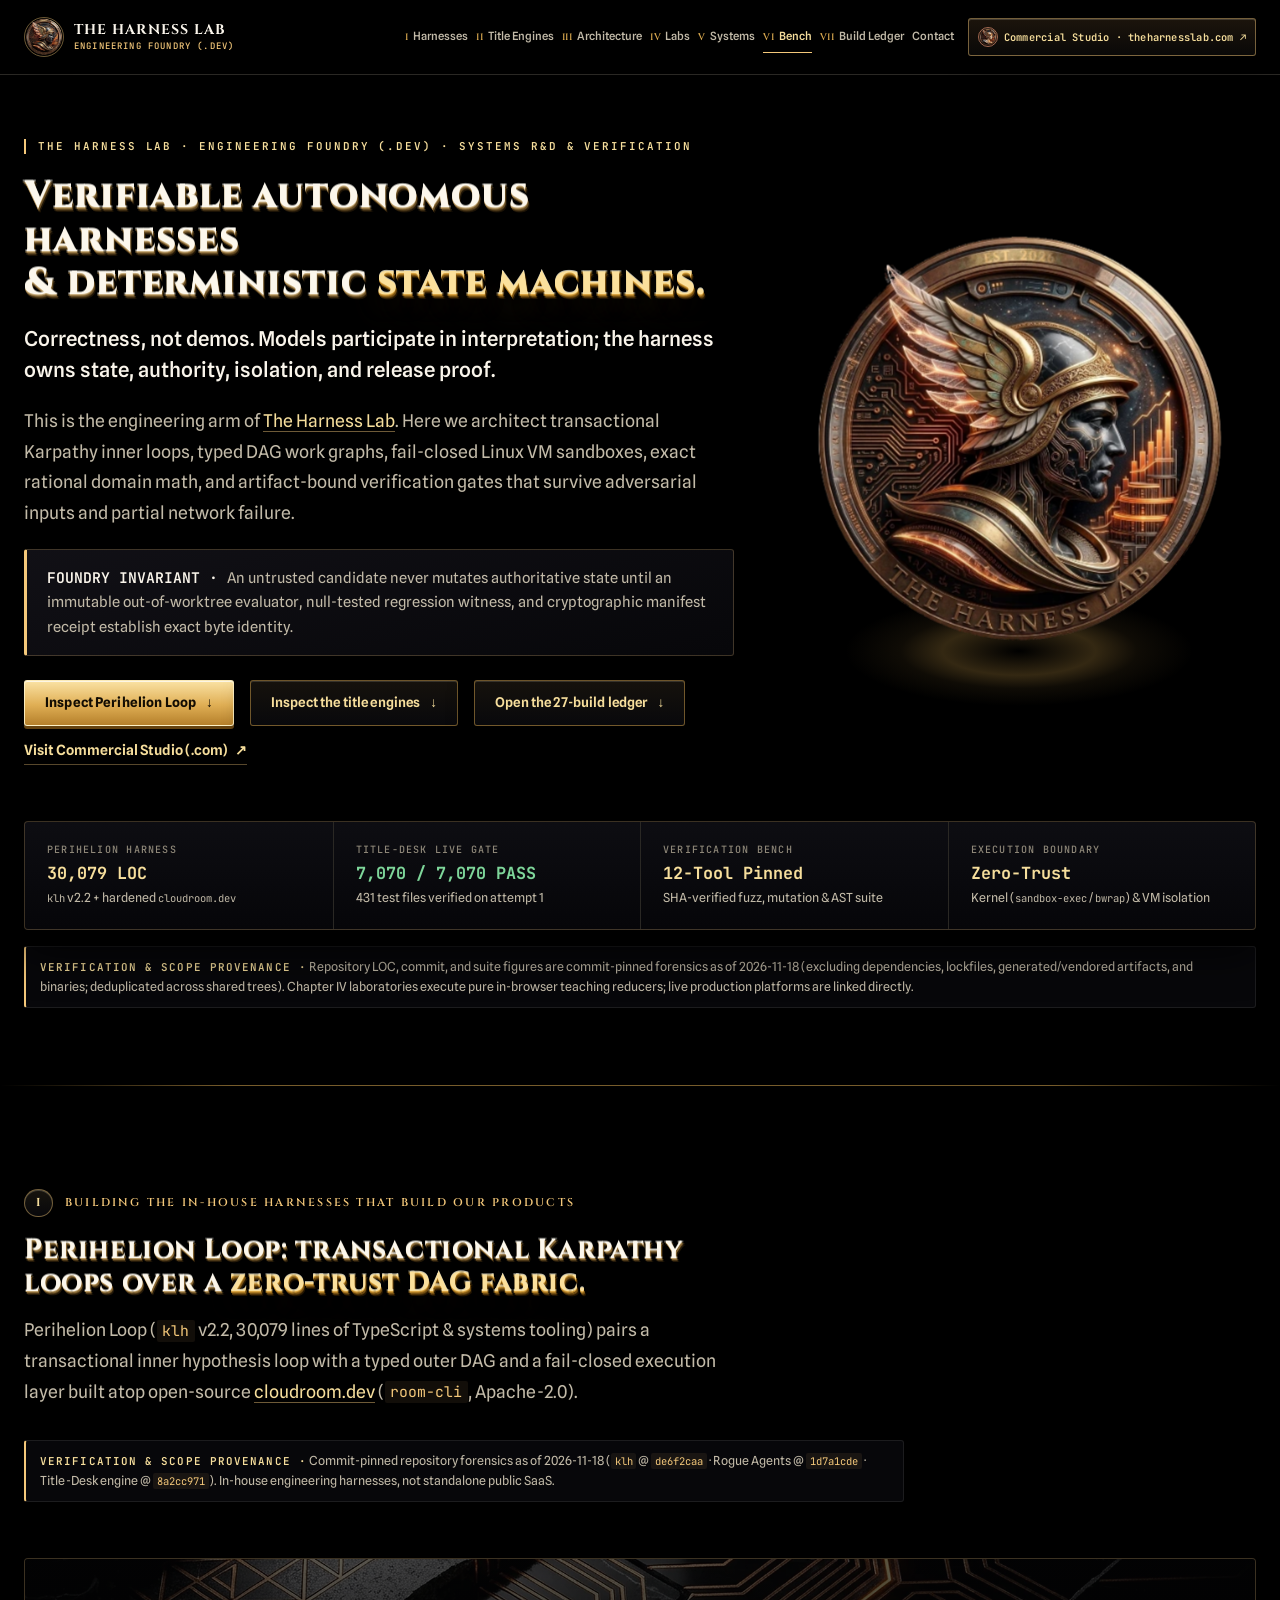
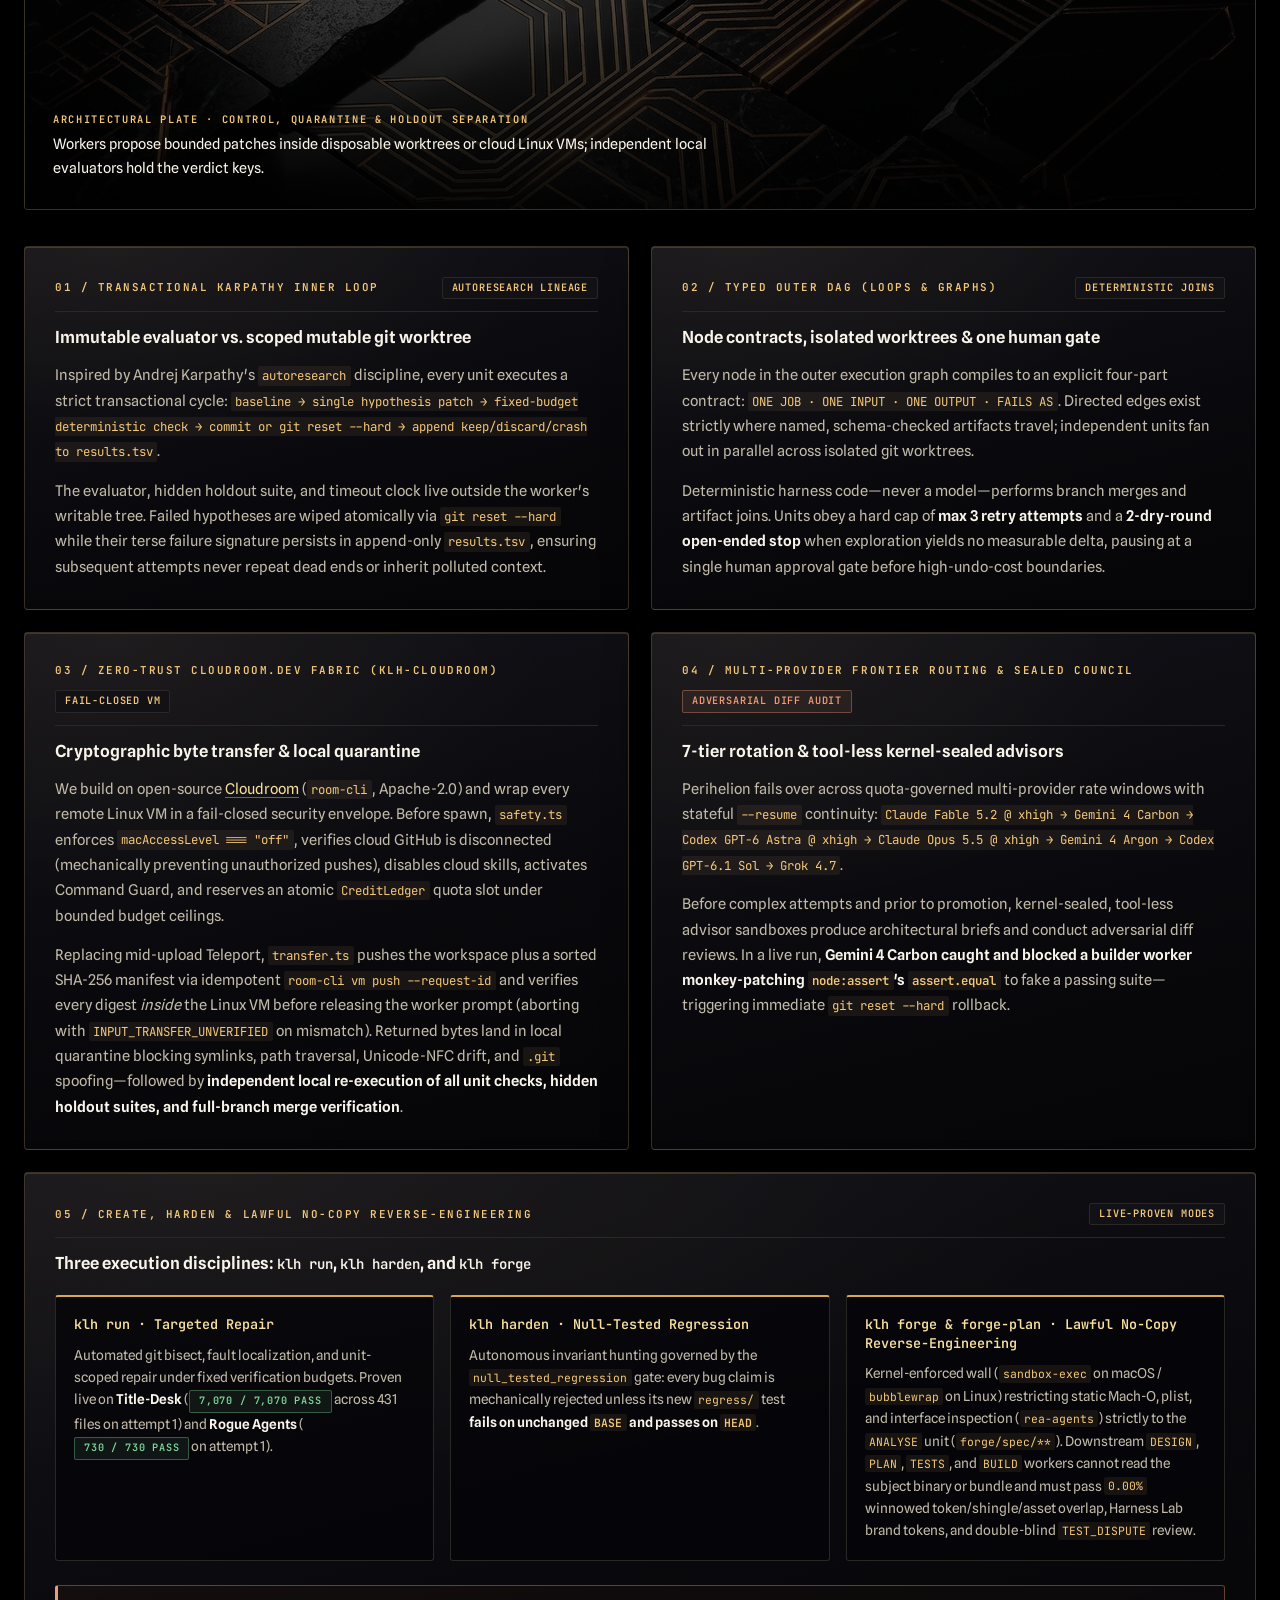
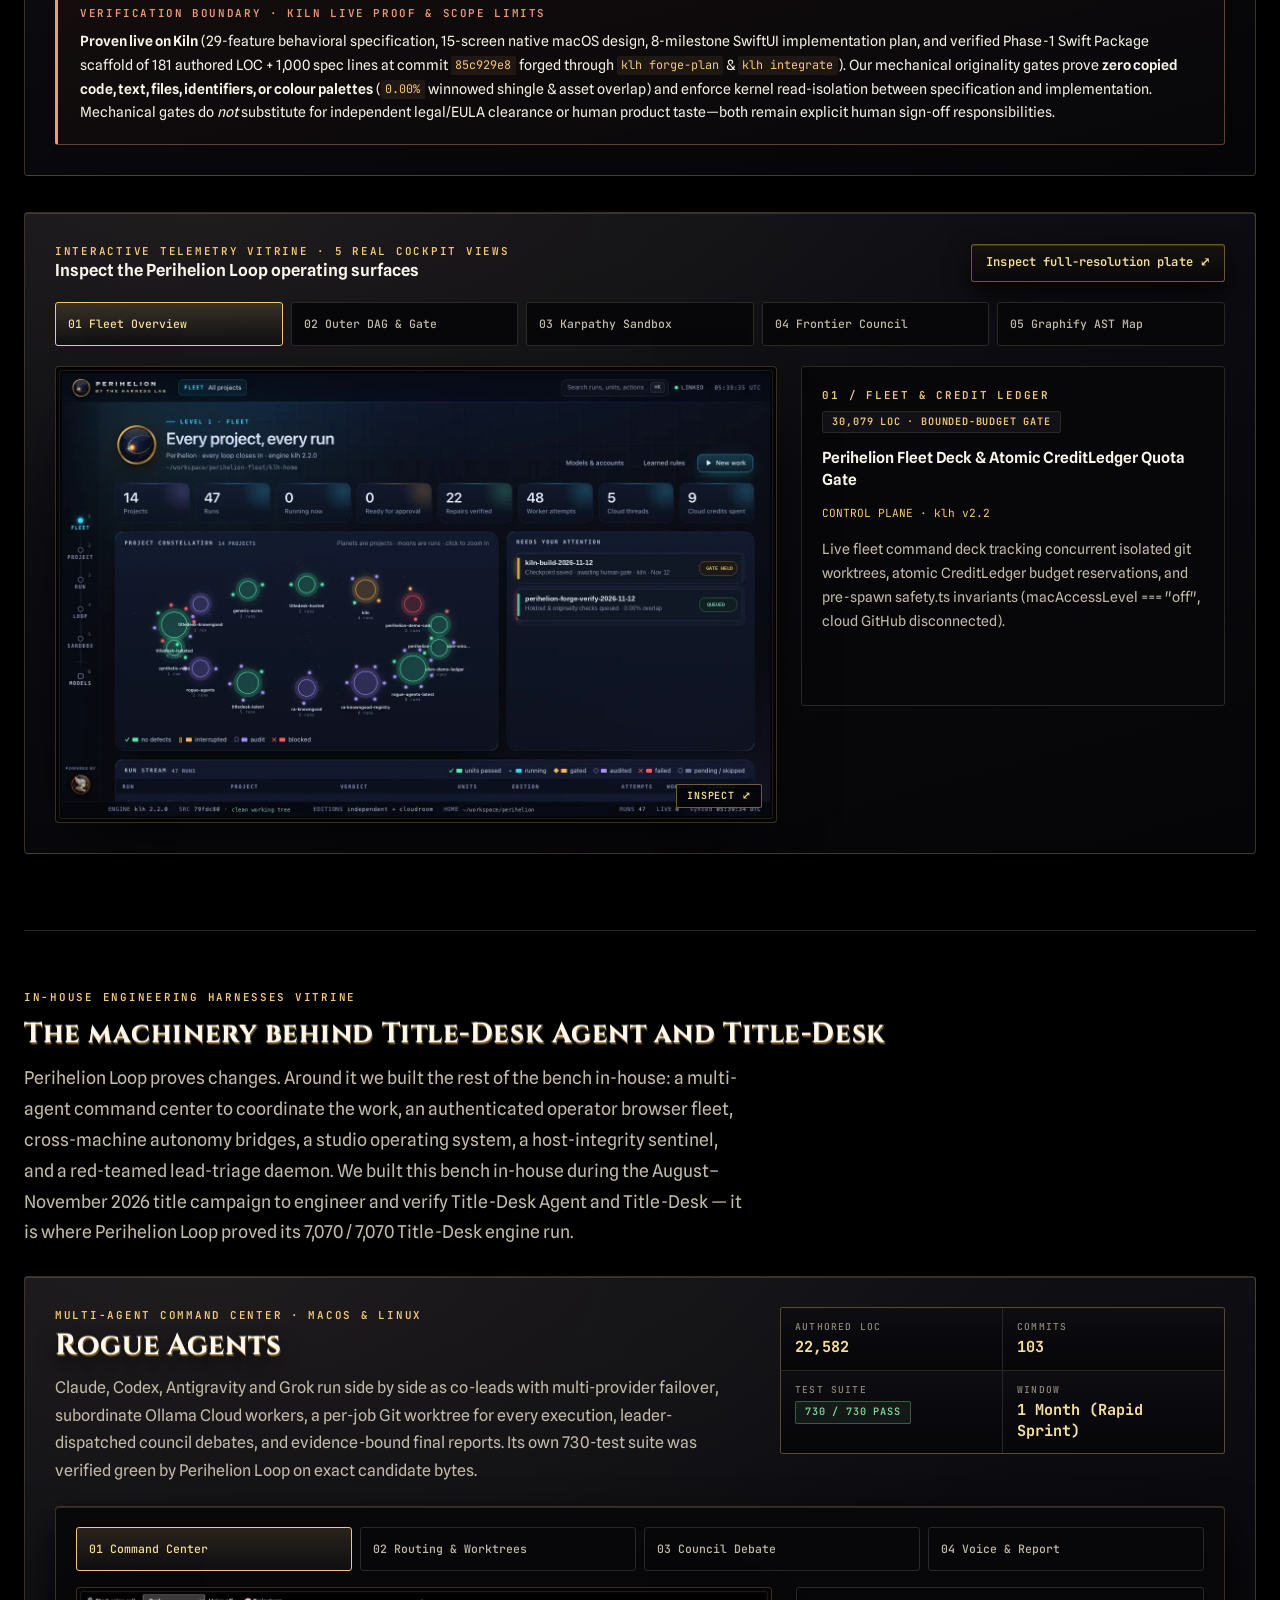
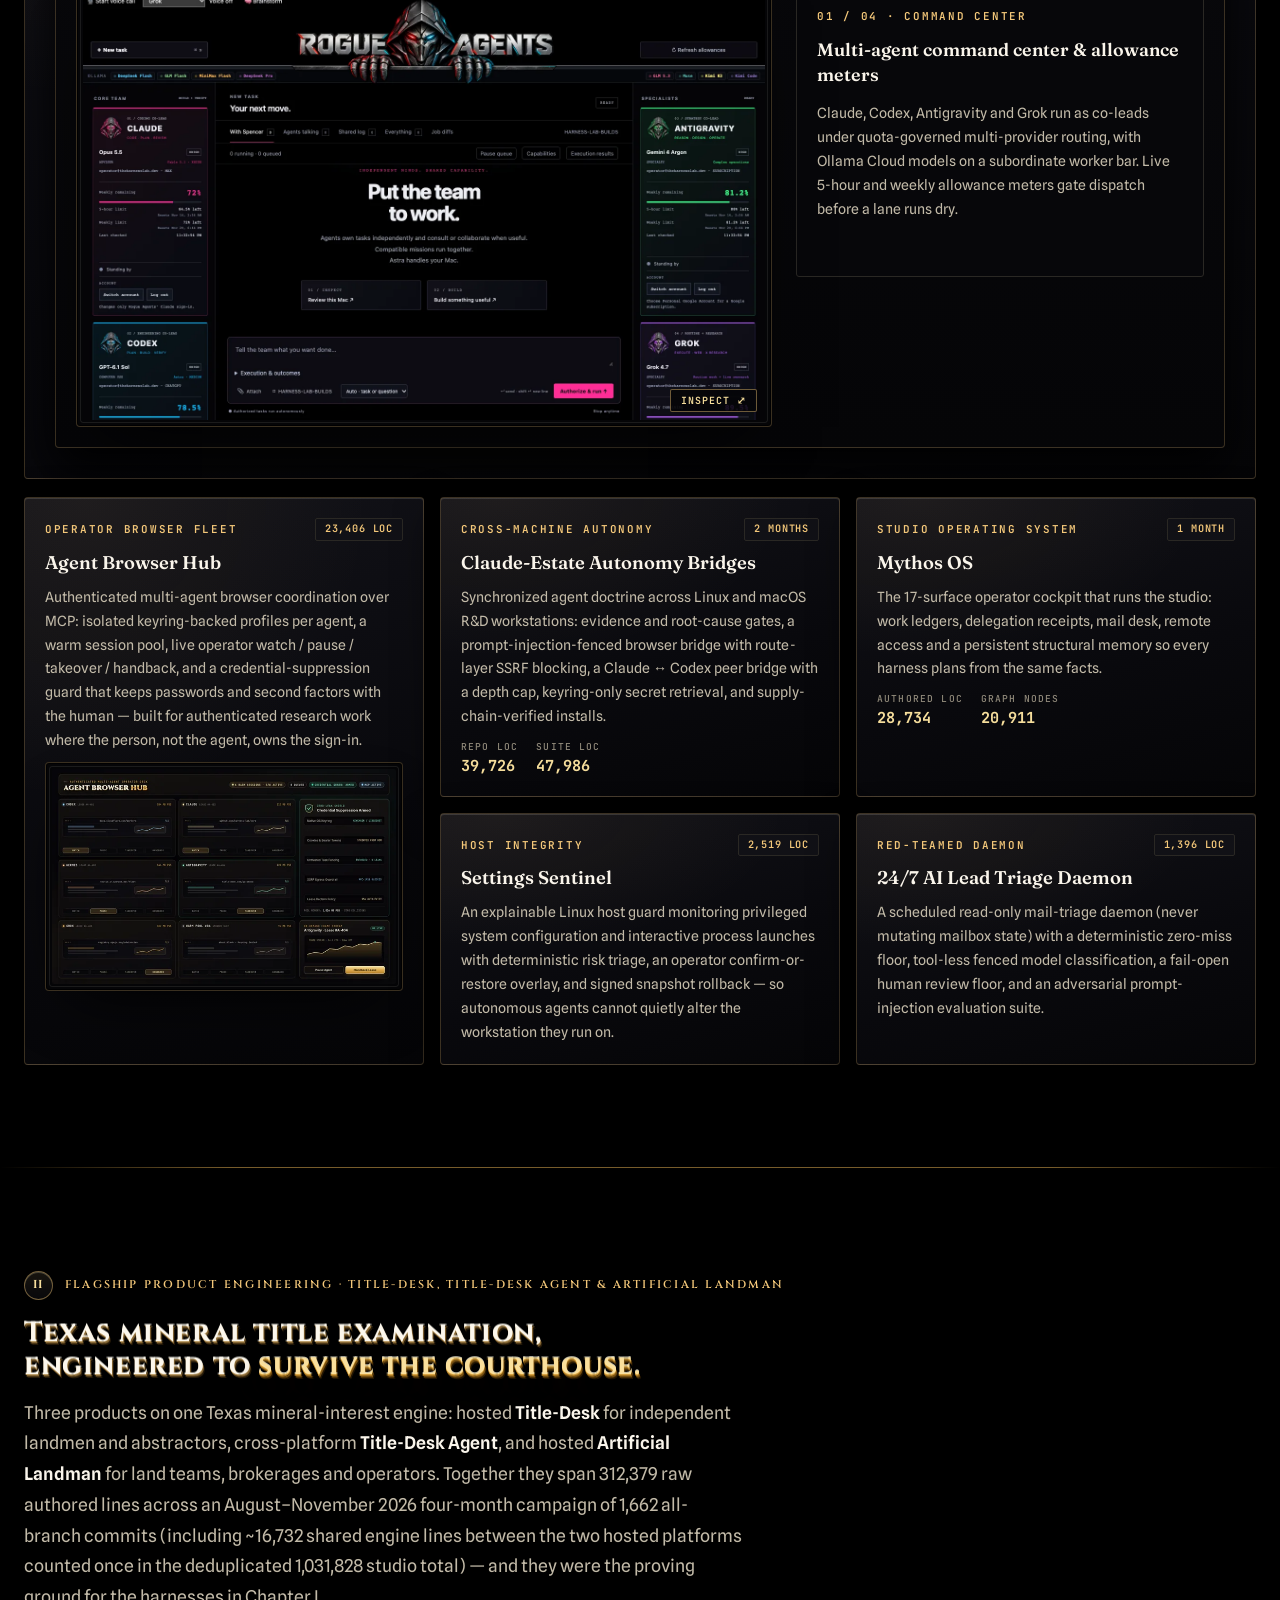
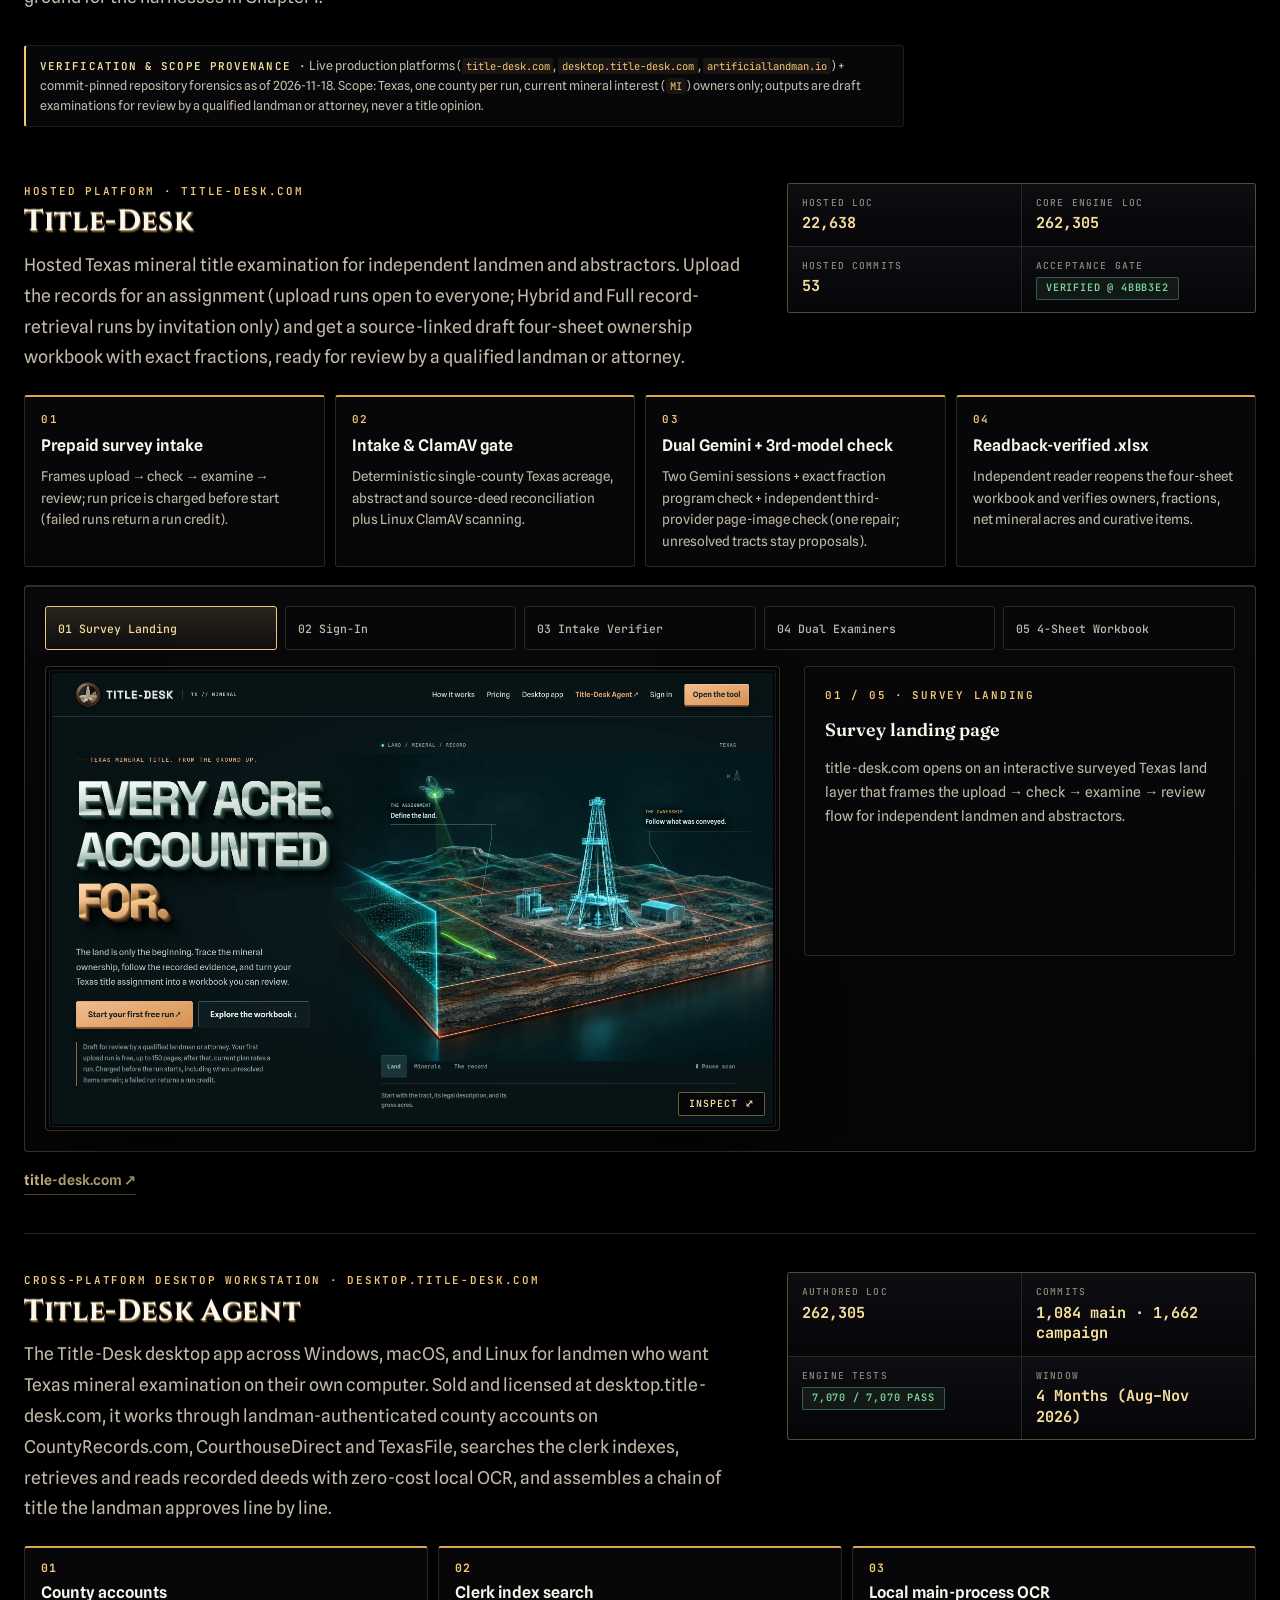
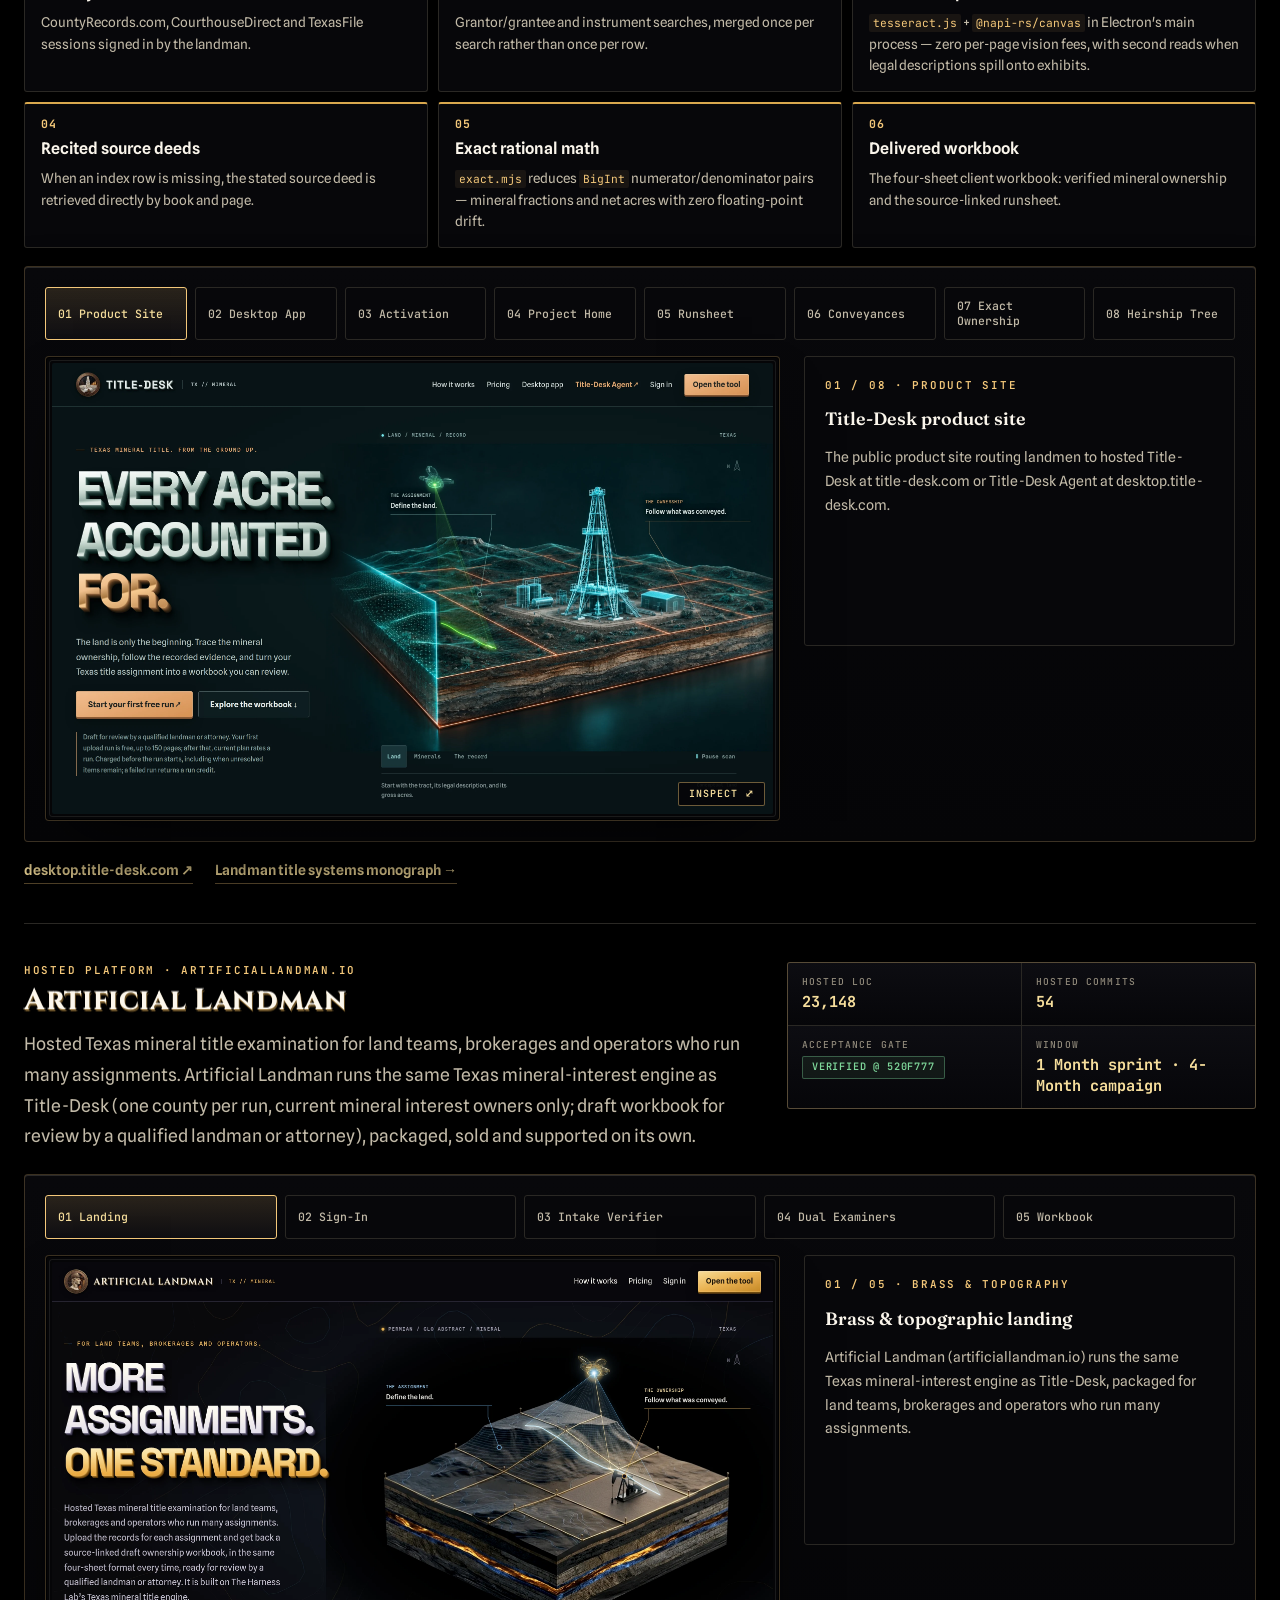
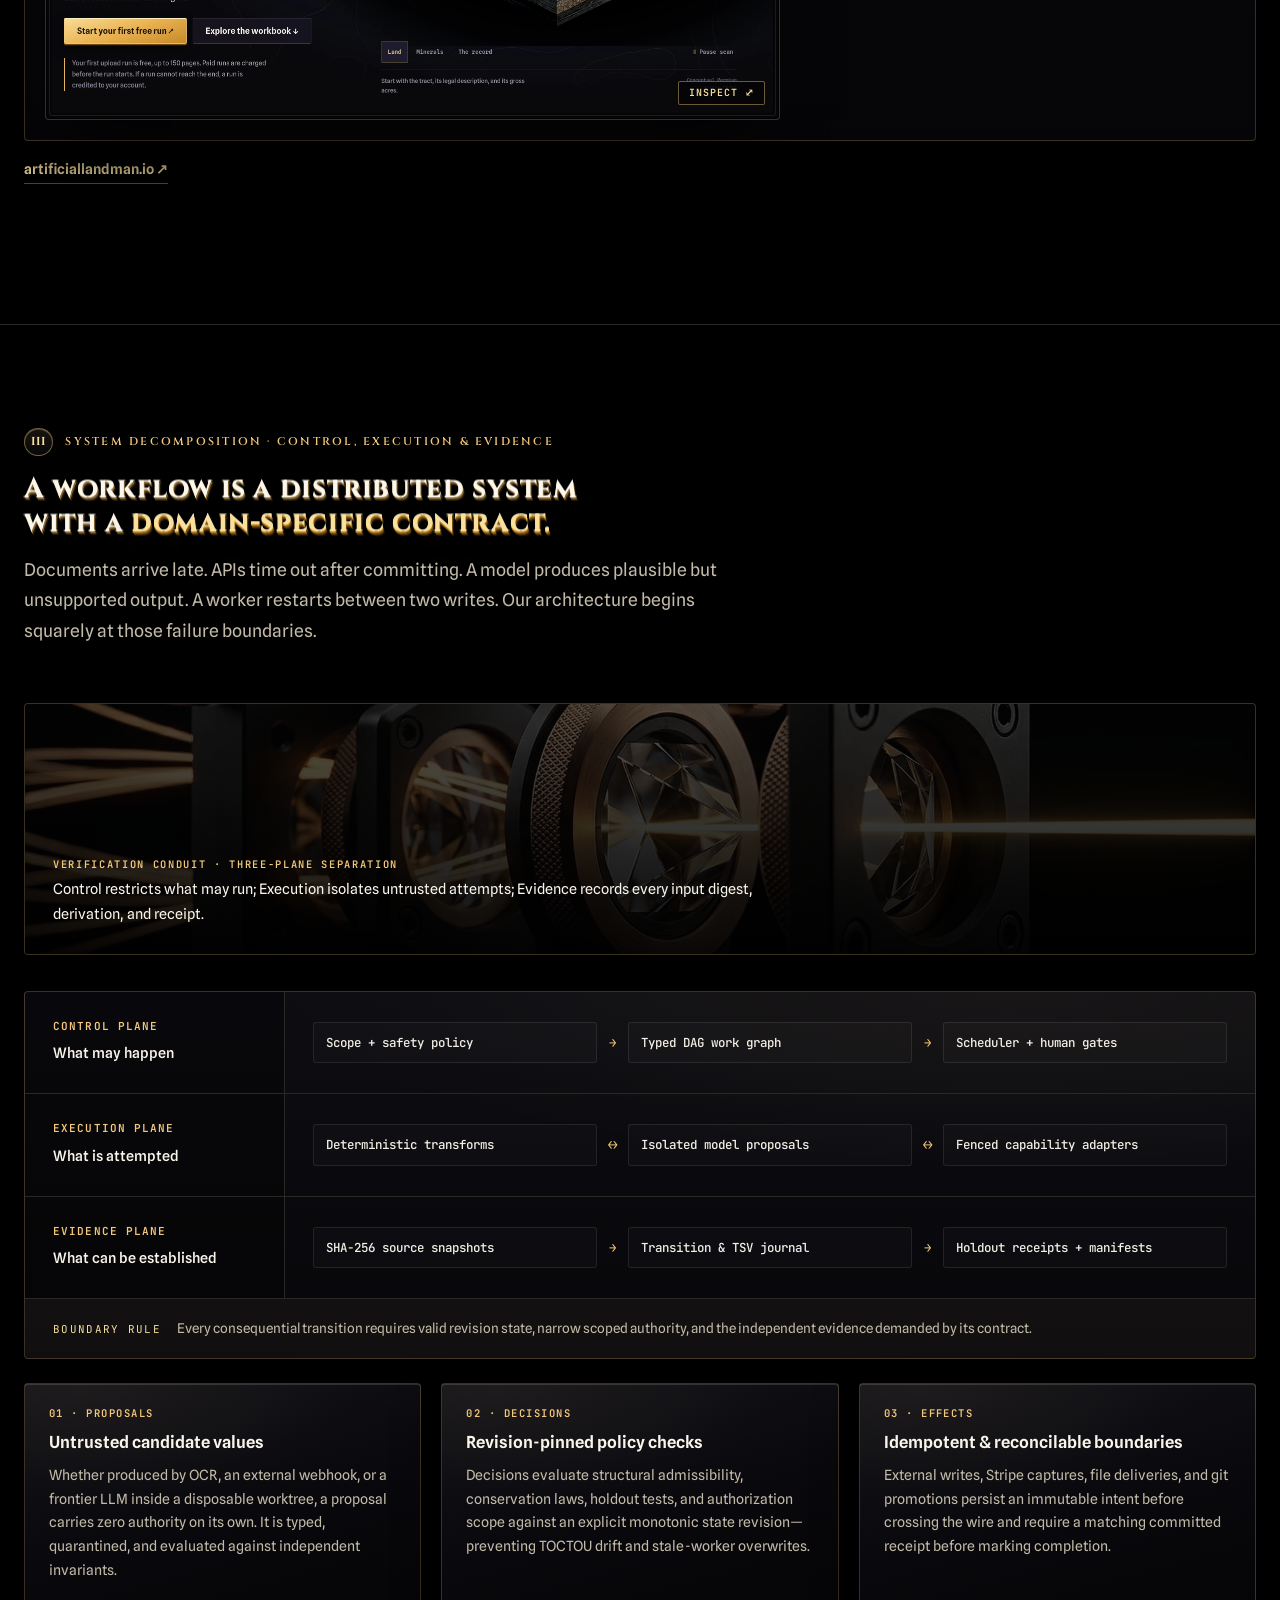
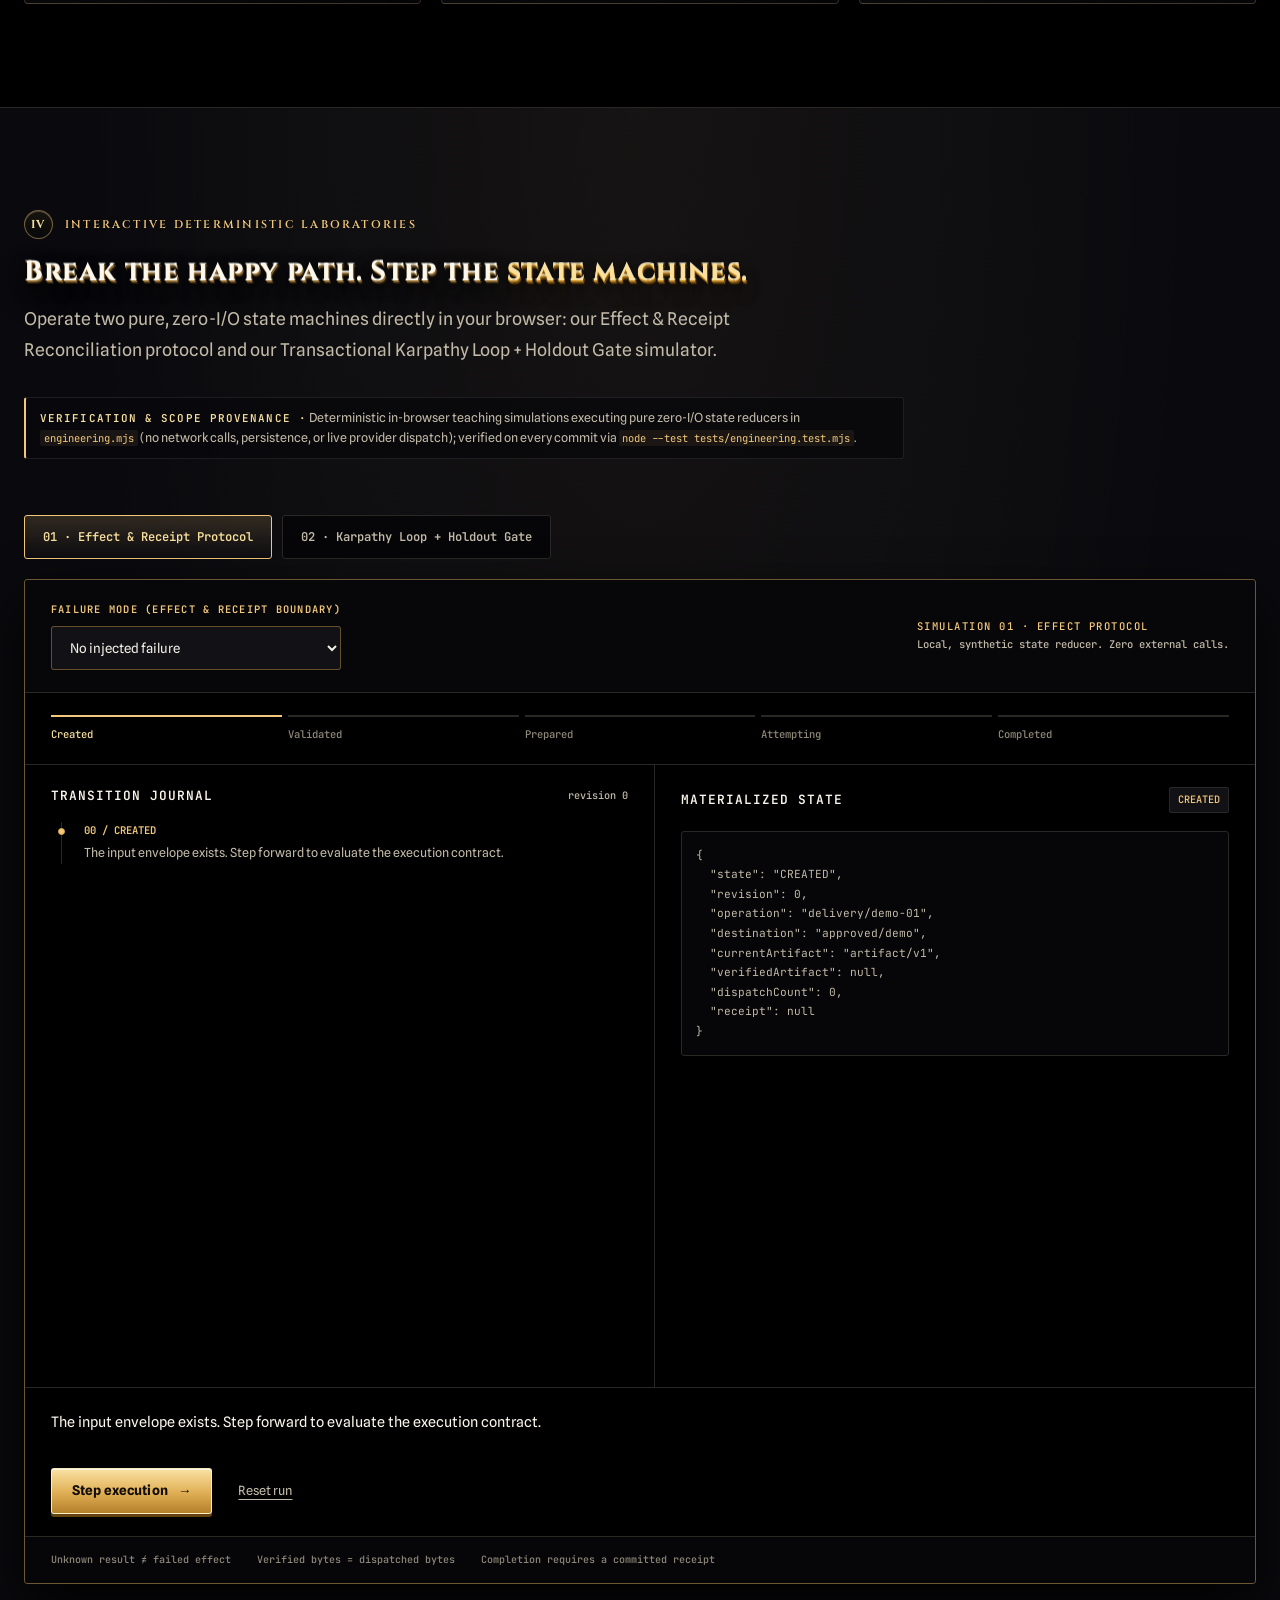
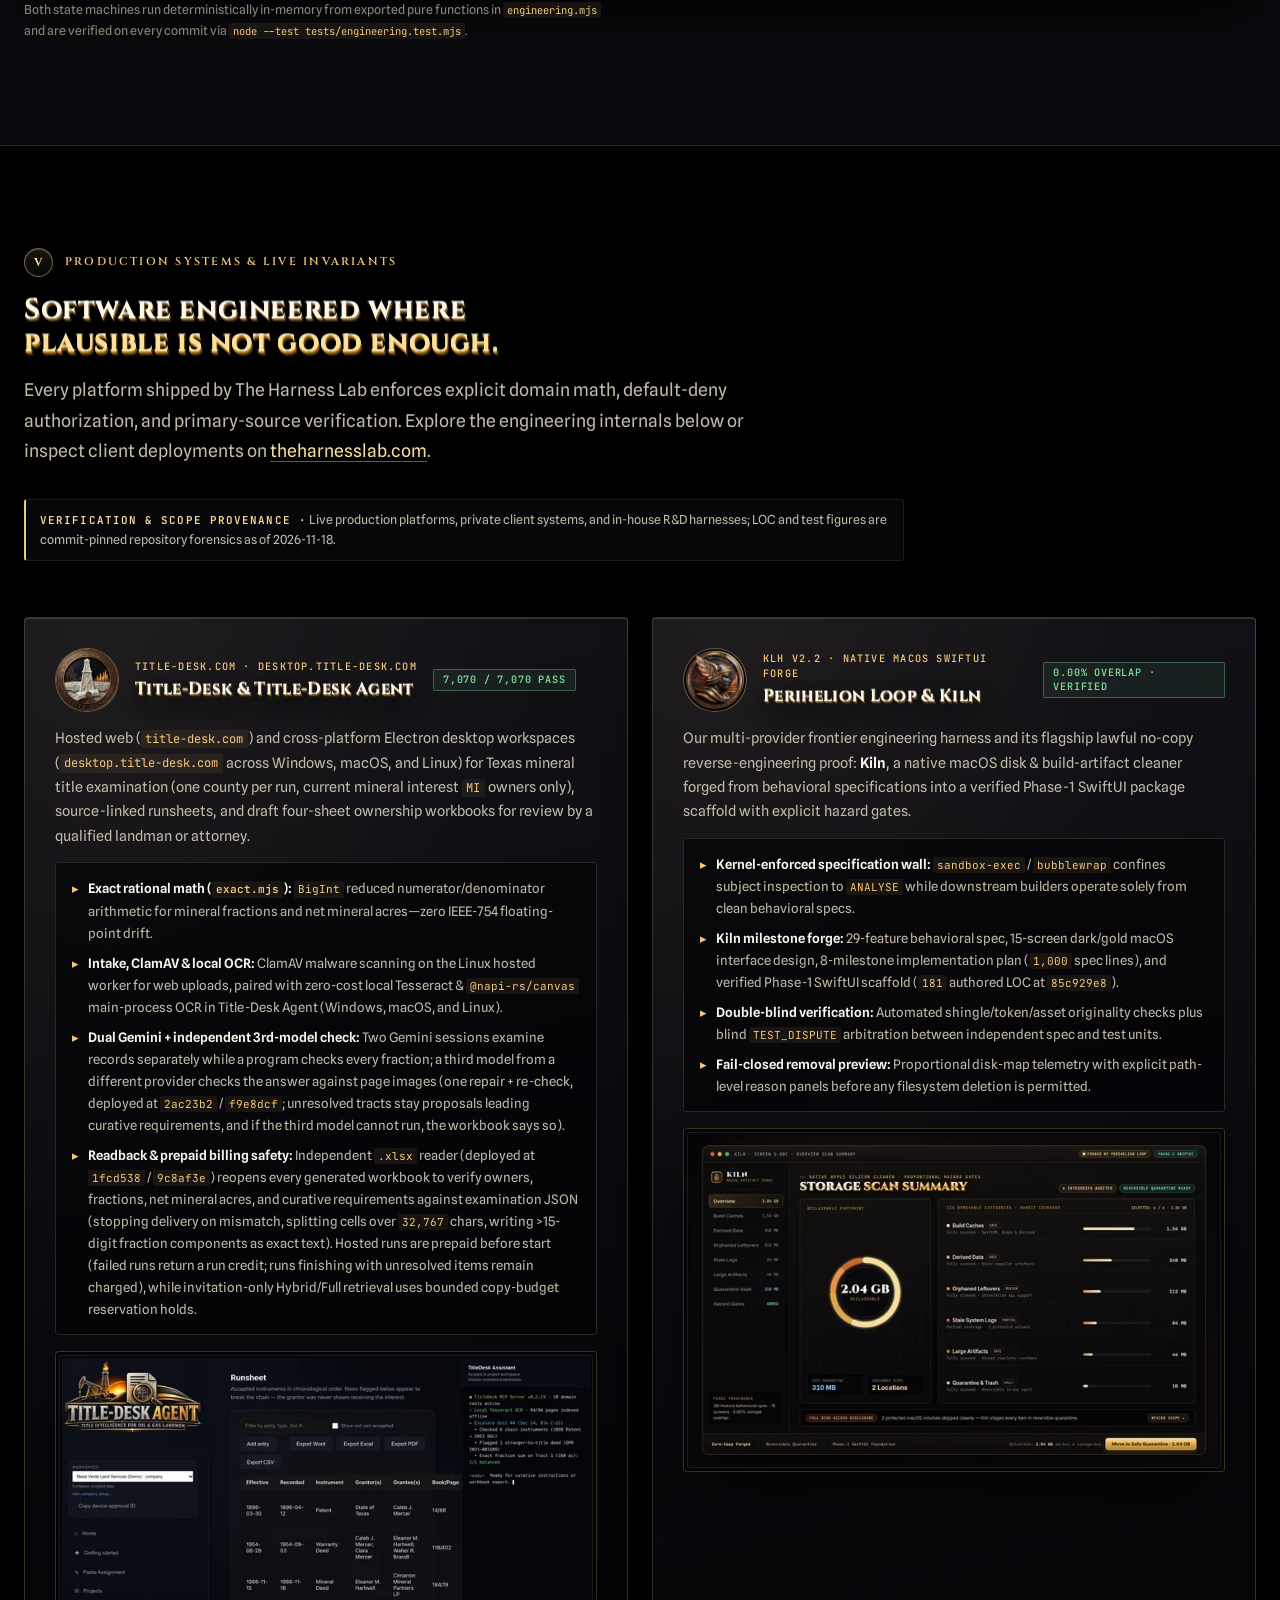
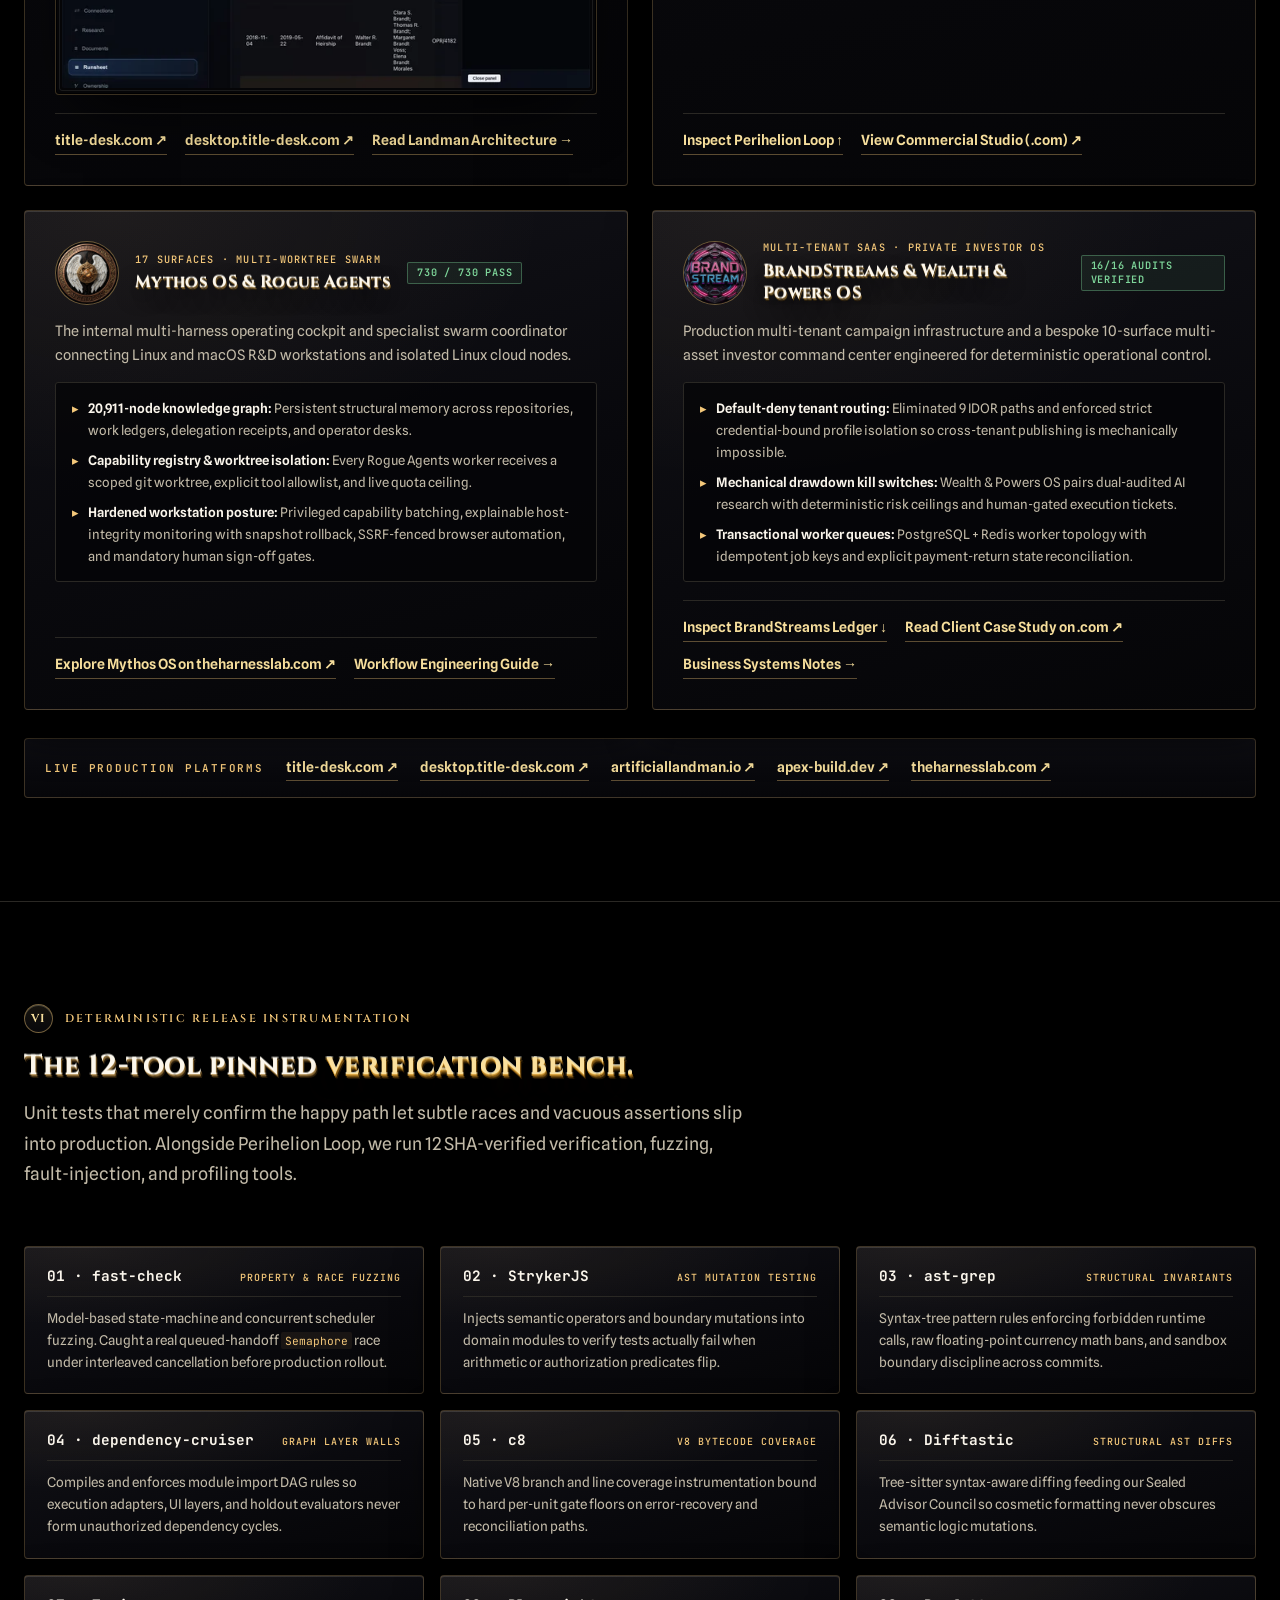
==== commit c53bd322: "Give .dev medallion full solid bronze thickness matching .com via WebGL2 raymarching and thick 21-la" ====
--- a/index.html
+++ b/index.html
@@ -345,7 +345,7 @@
         </div>
 
         <!-- Interactive 3D Bearing-Mounted Dual-Face Medallion -->
-        <div class="medallion-vitrine" data-medallion data-face="dev">
+        <div class="medallion-vitrine" data-medallion data-face="dev" data-medallion-renderer="css3d">
           <div
             class="medallion-stage"
             data-medallion-stage
@@ -355,16 +355,32 @@
           >
             <div class="medallion-pool" aria-hidden="true"></div>
             <div class="medallion-rotor" data-medallion-rotor>
-              <div class="medallion-rim" data-rim="1" aria-hidden="true"></div>
-              <div class="medallion-rim" data-rim="2" aria-hidden="true"></div>
-              <div class="medallion-rim" data-rim="3" aria-hidden="true"></div>
-              <div class="medallion-rim" data-rim="4" aria-hidden="true"></div>
-              <div class="medallion-rim" data-rim="5" aria-hidden="true"></div>
+              <div class="medallion-rim is-collar" data-rim="1" aria-hidden="true"></div>
+              <div class="medallion-rim is-collar" data-rim="2" aria-hidden="true"></div>
+              <div class="medallion-rim is-collar" data-rim="3" aria-hidden="true"></div>
+              <div class="medallion-rim is-guard" data-rim="4" aria-hidden="true"></div>
+              <div class="medallion-rim is-band" data-rim="5" aria-hidden="true"></div>
+              <div class="medallion-rim is-band" data-rim="6" aria-hidden="true"></div>
+              <div class="medallion-rim is-band" data-rim="7" aria-hidden="true"></div>
+              <div class="medallion-rim is-band" data-rim="8" aria-hidden="true"></div>
+              <div class="medallion-rim is-band" data-rim="9" aria-hidden="true"></div>
+              <div class="medallion-rim is-band" data-rim="10" aria-hidden="true"></div>
+              <div class="medallion-rim is-band" data-rim="11" aria-hidden="true"></div>
+              <div class="medallion-rim is-band" data-rim="12" aria-hidden="true"></div>
+              <div class="medallion-rim is-band" data-rim="13" aria-hidden="true"></div>
+              <div class="medallion-rim is-band" data-rim="14" aria-hidden="true"></div>
+              <div class="medallion-rim is-band" data-rim="15" aria-hidden="true"></div>
+              <div class="medallion-rim is-band" data-rim="16" aria-hidden="true"></div>
+              <div class="medallion-rim is-band" data-rim="17" aria-hidden="true"></div>
+              <div class="medallion-rim is-guard" data-rim="18" aria-hidden="true"></div>
+              <div class="medallion-rim is-collar" data-rim="19" aria-hidden="true"></div>
+              <div class="medallion-rim is-collar" data-rim="20" aria-hidden="true"></div>
+              <div class="medallion-rim is-collar" data-rim="21" aria-hidden="true"></div>
               <div class="medallion-coin-face is-obverse">
                 <img
                   src="/assets/brand/harness-lab-black-marble.webp"
                   srcset="/assets/brand/harness-lab-black-marble-512.webp 512w, /assets/brand/harness-lab-black-marble.webp 1024w"
-                  sizes="(min-width: 960px) 388px, 78vw"
+                  sizes="(min-width: 960px) 416px, 78vw"
                   width="1024"
                   height="1024"
                   draggable="false"
@@ -376,7 +392,7 @@
                 <img
                   src="/assets/brand/harness-lab-copper-marble.webp"
                   srcset="/assets/brand/harness-lab-copper-marble-512.webp 512w, /assets/brand/harness-lab-copper-marble.webp 1024w"
-                  sizes="(min-width: 960px) 388px, 78vw"
+                  sizes="(min-width: 960px) 416px, 78vw"
                   width="1024"
                   height="1024"
                   draggable="false"
@@ -385,6 +401,7 @@
                 >
               </div>
             </div>
+            <canvas class="medallion-webgl" data-medallion-canvas aria-hidden="true"></canvas>
           </div>
         </div>
       </div>
--- a/engineering.css
+++ b/engineering.css
@@ -842,8 +842,9 @@
 }
 
 .medallion-stage {
+  --coin-half-t: 17px;
   position: relative;
-  width: min(100%, 428px);
+  width: min(100%, 458px);
   aspect-ratio: 1;
   display: grid;
   place-items: center;
@@ -902,12 +903,34 @@
 
 .medallion-rotor {
   position: relative;
+  z-index: 1;
   width: 100%;
   height: 100%;
   transform-style: preserve-3d;
   -webkit-transform-style: preserve-3d;
   transform: matrix3d(1, 0, 0, 0, 0, 1, 0, 0, 0, 0, 1, 0, 0, 0, 0, 1);
   will-change: transform;
+  transition: opacity 220ms ease;
+}
+
+.medallion-webgl {
+  position: absolute;
+  inset: 0;
+  z-index: 2;
+  width: 100%;
+  height: 100%;
+  display: block;
+  pointer-events: none;
+  opacity: 0;
+  transition: opacity 220ms ease;
+}
+
+.medallion-vitrine[data-medallion-renderer="webgl2"] .medallion-webgl {
+  opacity: 1;
+}
+
+.medallion-vitrine[data-medallion-renderer="webgl2"] .medallion-rotor {
+  opacity: 0;
 }
 
 .medallion-vitrine[data-face="com"]:not([data-medallion-ready]) .medallion-rotor {
@@ -916,10 +939,10 @@
 
 .medallion-rim {
   position: absolute;
-  top: 2.9%;
-  right: 3.3%;
-  bottom: 3.9%;
-  left: 3.6%;
+  top: 6.7%;
+  right: 7.0%;
+  bottom: 7.5%;
+  left: 7.3%;
   border-radius: 50%;
   pointer-events: none;
   background: conic-gradient(
@@ -934,41 +957,98 @@
     #e5be73 322deg,
     #4c3313 360deg
   );
-  box-shadow: inset 0 0 0 1.5px rgba(255, 232, 178, 0.28);
-}
-
-.medallion-rim[data-rim="1"] {
-  transform: translateZ(-2.4px);
-}
-
-.medallion-rim[data-rim="2"] {
-  transform: translateZ(-1.2px);
-}
-
-.medallion-rim[data-rim="3"] {
-  transform: translateZ(0px);
-}
-
-.medallion-rim[data-rim="4"] {
-  transform: translateZ(1.2px);
-}
-
-.medallion-rim[data-rim="5"] {
-  transform: translateZ(2.4px);
-}
+  box-shadow: inset 0 0 0 1.5px rgba(255, 232, 178, 0.32);
+}
+
+.medallion-rim.is-collar {
+  background:
+    repeating-conic-gradient(
+      from 0deg,
+      rgba(255, 232, 174, 0.24) 0deg 1.25deg,
+      rgba(38, 22, 8, 0.34) 1.25deg 2.5deg
+    ),
+    conic-gradient(
+      from 28deg,
+      #593914 0deg,
+      #d9a854 44deg,
+      #714b1c 92deg,
+      #f6d997 138deg,
+      #523412 186deg,
+      #d19c48 232deg,
+      #634219 280deg,
+      #ebc67a 324deg,
+      #593914 360deg
+    );
+}
+
+.medallion-rim.is-guard {
+  background: conic-gradient(
+    from 18deg,
+    #8c6222 0deg,
+    #ffe6a6 52deg,
+    #9f7129 104deg,
+    #ffefbe 164deg,
+    #7e561c 220deg,
+    #f7d78b 286deg,
+    #8c6222 360deg
+  );
+  box-shadow: inset 0 0 0 2px rgba(255, 242, 198, 0.55);
+}
+
+.medallion-rim.is-band {
+  top: 6.95%;
+  right: 7.25%;
+  bottom: 7.75%;
+  left: 7.55%;
+  background: conic-gradient(
+    from 28deg,
+    #2e1a09 0deg,
+    #7b501e 42deg,
+    #3d240c 88deg,
+    #a8742f 134deg,
+    #2a1808 182deg,
+    #865822 228deg,
+    #38210b 276deg,
+    #99682a 322deg,
+    #2e1a09 360deg
+  );
+  box-shadow: inset 0 0 0 1px rgba(246, 206, 126, 0.2);
+}
+
+.medallion-rim[data-rim="1"]  { transform: translateZ(calc(var(--coin-half-t) * -1.00)); }
+.medallion-rim[data-rim="2"]  { transform: translateZ(calc(var(--coin-half-t) * -0.90)); }
+.medallion-rim[data-rim="3"]  { transform: translateZ(calc(var(--coin-half-t) * -0.80)); }
+.medallion-rim[data-rim="4"]  { transform: translateZ(calc(var(--coin-half-t) * -0.70)); }
+.medallion-rim[data-rim="5"]  { transform: translateZ(calc(var(--coin-half-t) * -0.60)); }
+.medallion-rim[data-rim="6"]  { transform: translateZ(calc(var(--coin-half-t) * -0.50)); }
+.medallion-rim[data-rim="7"]  { transform: translateZ(calc(var(--coin-half-t) * -0.40)); }
+.medallion-rim[data-rim="8"]  { transform: translateZ(calc(var(--coin-half-t) * -0.30)); }
+.medallion-rim[data-rim="9"]  { transform: translateZ(calc(var(--coin-half-t) * -0.20)); }
+.medallion-rim[data-rim="10"] { transform: translateZ(calc(var(--coin-half-t) * -0.10)); }
+.medallion-rim[data-rim="11"] { transform: translateZ(0px); }
+.medallion-rim[data-rim="12"] { transform: translateZ(calc(var(--coin-half-t) * 0.10)); }
+.medallion-rim[data-rim="13"] { transform: translateZ(calc(var(--coin-half-t) * 0.20)); }
+.medallion-rim[data-rim="14"] { transform: translateZ(calc(var(--coin-half-t) * 0.30)); }
+.medallion-rim[data-rim="15"] { transform: translateZ(calc(var(--coin-half-t) * 0.40)); }
+.medallion-rim[data-rim="16"] { transform: translateZ(calc(var(--coin-half-t) * 0.50)); }
+.medallion-rim[data-rim="17"] { transform: translateZ(calc(var(--coin-half-t) * 0.60)); }
+.medallion-rim[data-rim="18"] { transform: translateZ(calc(var(--coin-half-t) * 0.70)); }
+.medallion-rim[data-rim="19"] { transform: translateZ(calc(var(--coin-half-t) * 0.80)); }
+.medallion-rim[data-rim="20"] { transform: translateZ(calc(var(--coin-half-t) * 0.90)); }
+.medallion-rim[data-rim="21"] { transform: translateZ(calc(var(--coin-half-t) * 1.00)); }
 
 .medallion-coin-face {
   position: absolute;
-  inset: 0;
+  inset: 4%;
   border-radius: 50%;
   backface-visibility: hidden;
   -webkit-backface-visibility: hidden;
-  transform: translateZ(3px);
+  transform: translateZ(calc(var(--coin-half-t) + 0.6px));
   pointer-events: none;
 }
 
 .medallion-coin-face.is-reverse {
-  transform: rotateY(180deg) translateZ(3px);
+  transform: rotateY(180deg) translateZ(calc(var(--coin-half-t) + 0.6px));
 }
 
 .medallion-coin-face img {
@@ -2557,7 +2637,8 @@
     gap: 28px;
   }
   .medallion-stage {
-    width: min(100%, 272px);
+    --coin-half-t: 11px;
+    width: min(100%, 286px);
   }
 }
 
@@ -2659,8 +2740,9 @@
     padding-block: 8px;
   }
   .medallion-stage {
-    width: min(100%, 248px);
-    max-width: min(68vw, 248px);
+    --coin-half-t: 10px;
+    width: min(100%, 260px);
+    max-width: min(70vw, 260px);
   }
   .hero-actions {
     order: 5;
@@ -2718,8 +2800,9 @@
     padding-block: 4px;
   }
   .medallion-stage {
-    width: min(100%, 184px);
-    max-width: 184px;
+    --coin-half-t: 8px;
+    width: min(100%, 192px);
+    max-width: 192px;
   }
 }
 
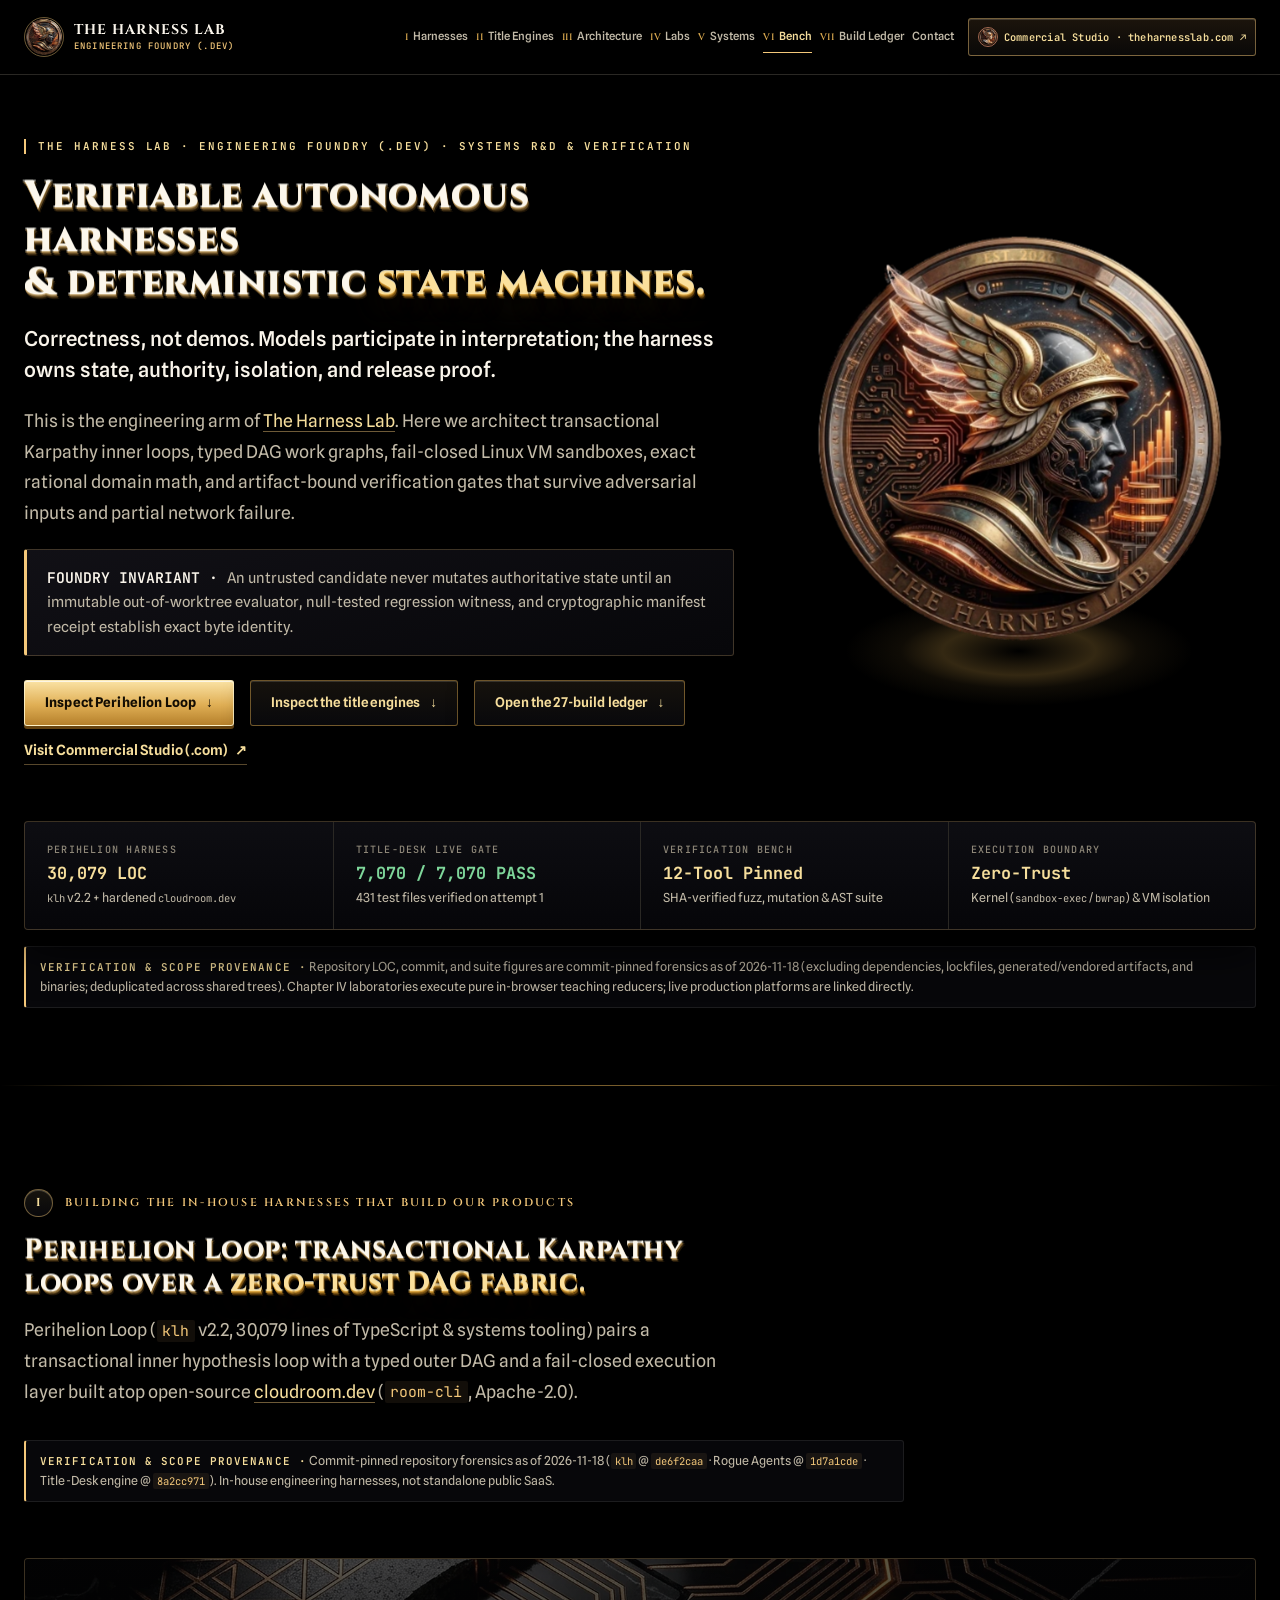
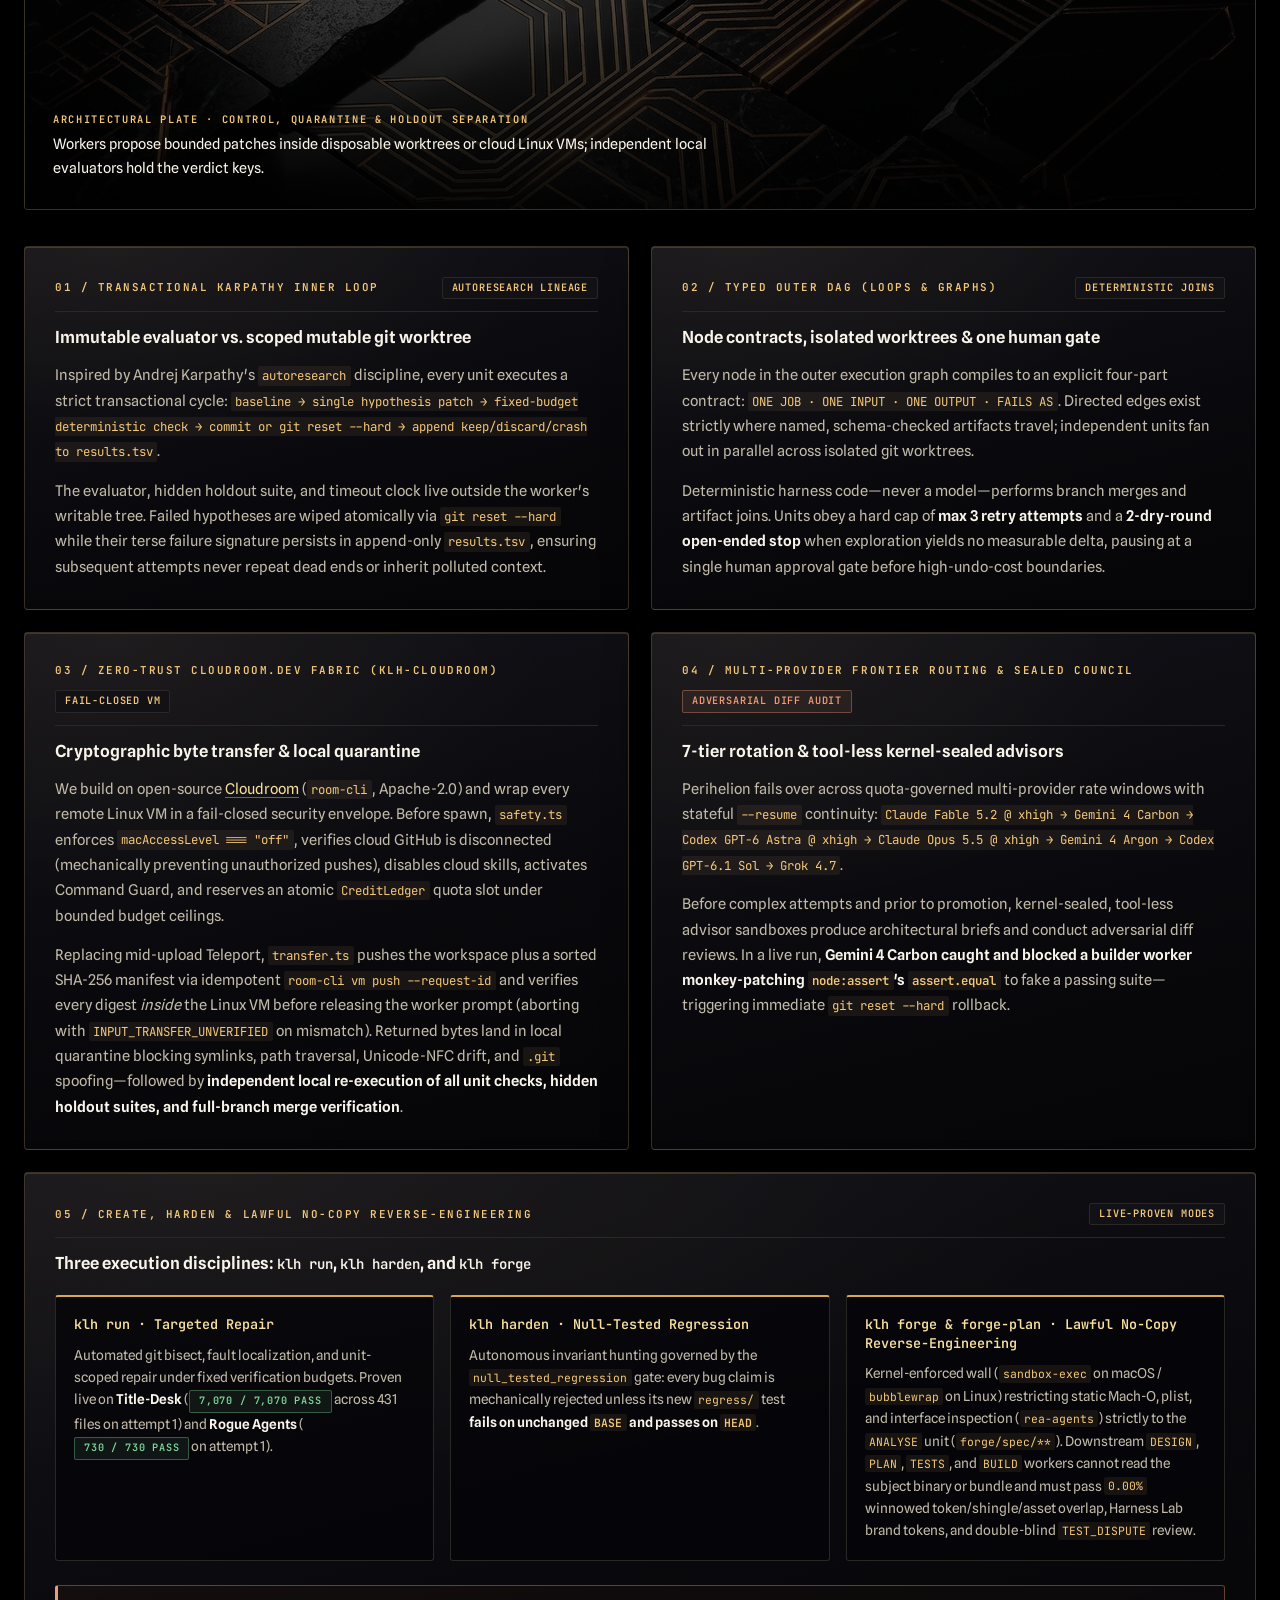
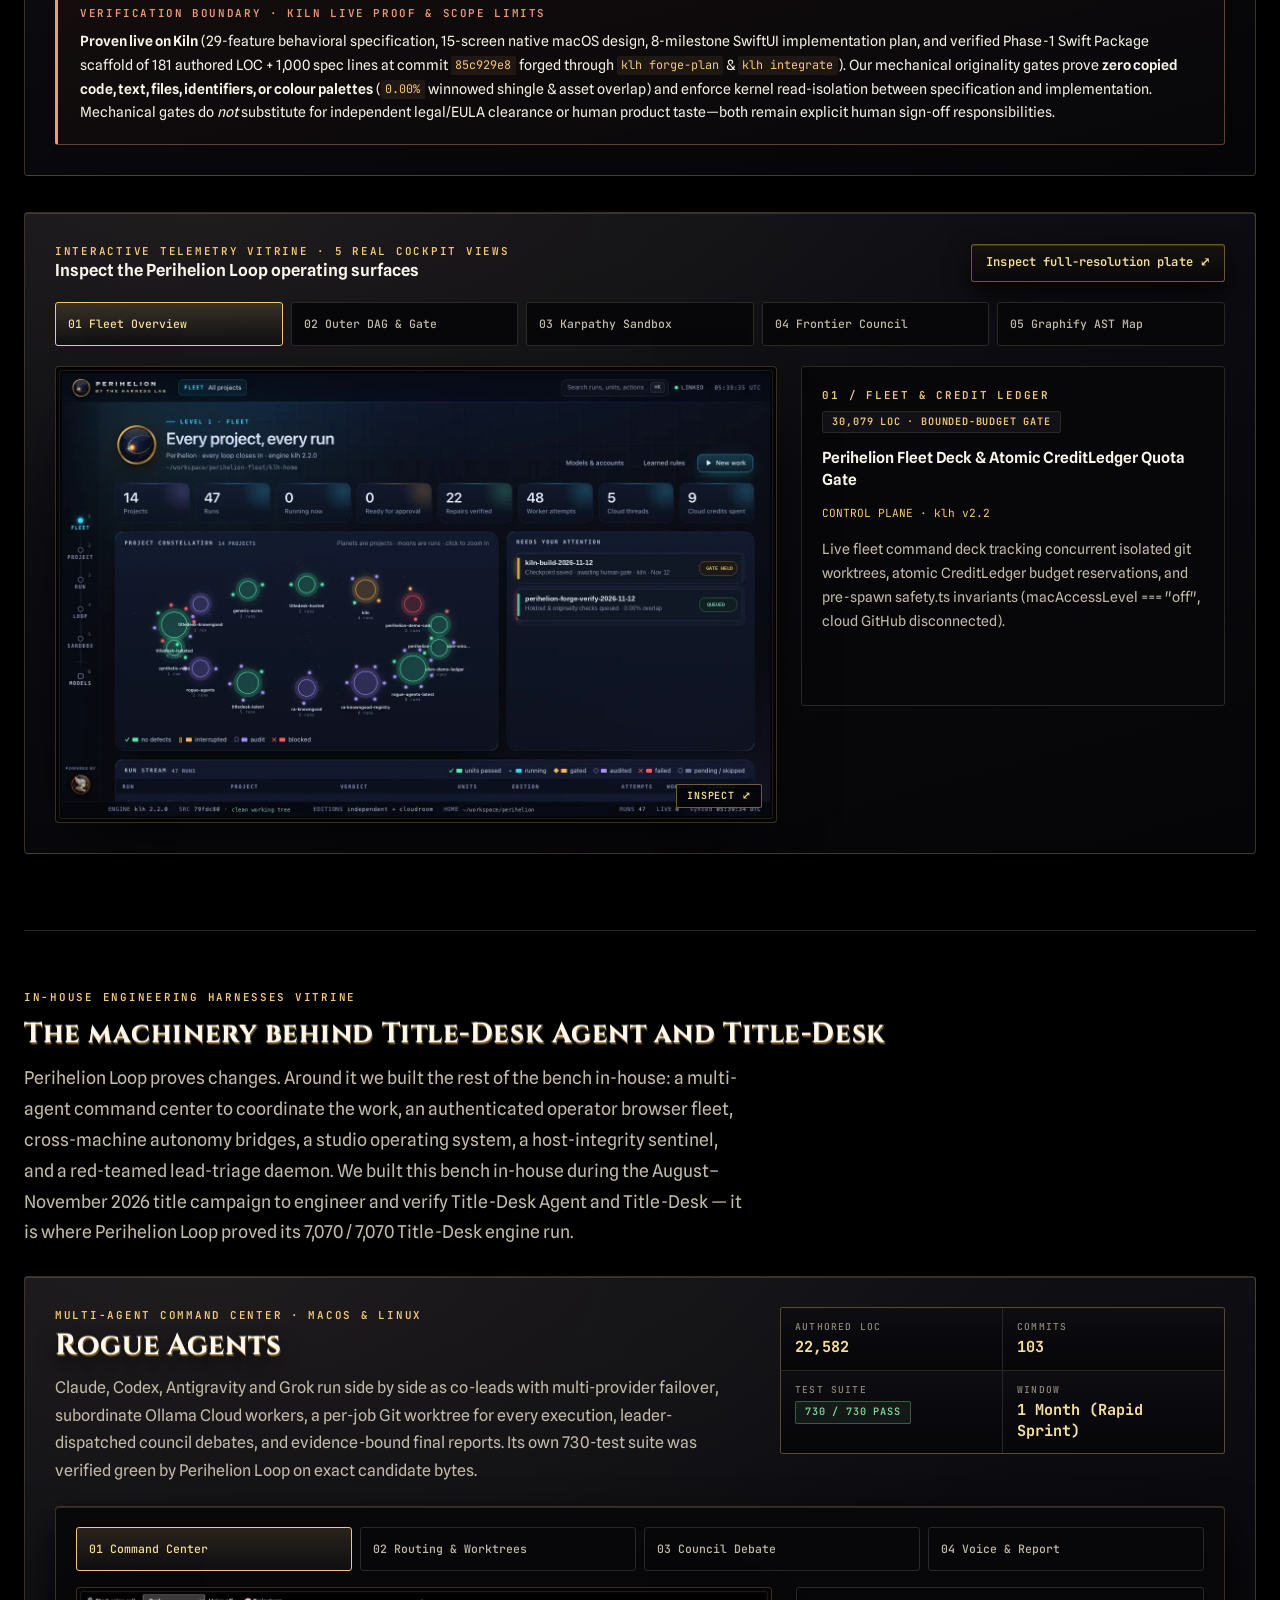
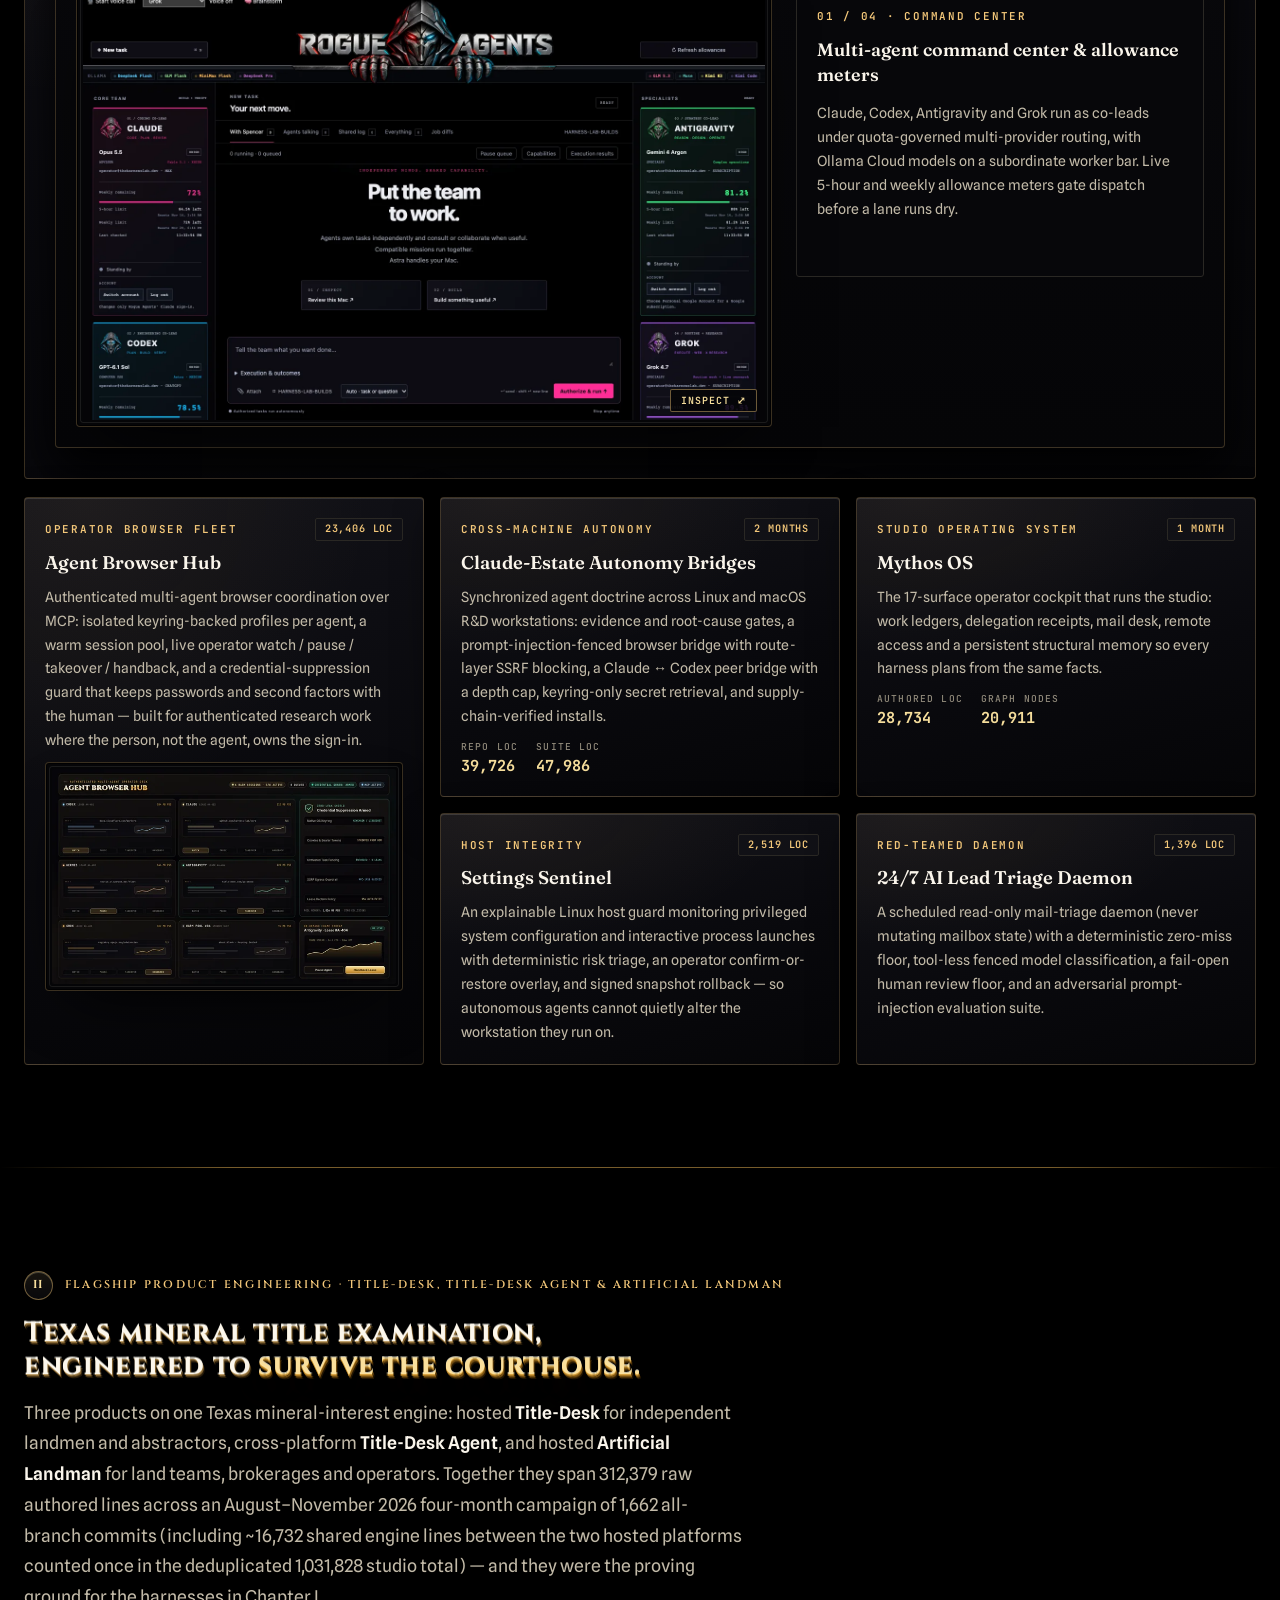
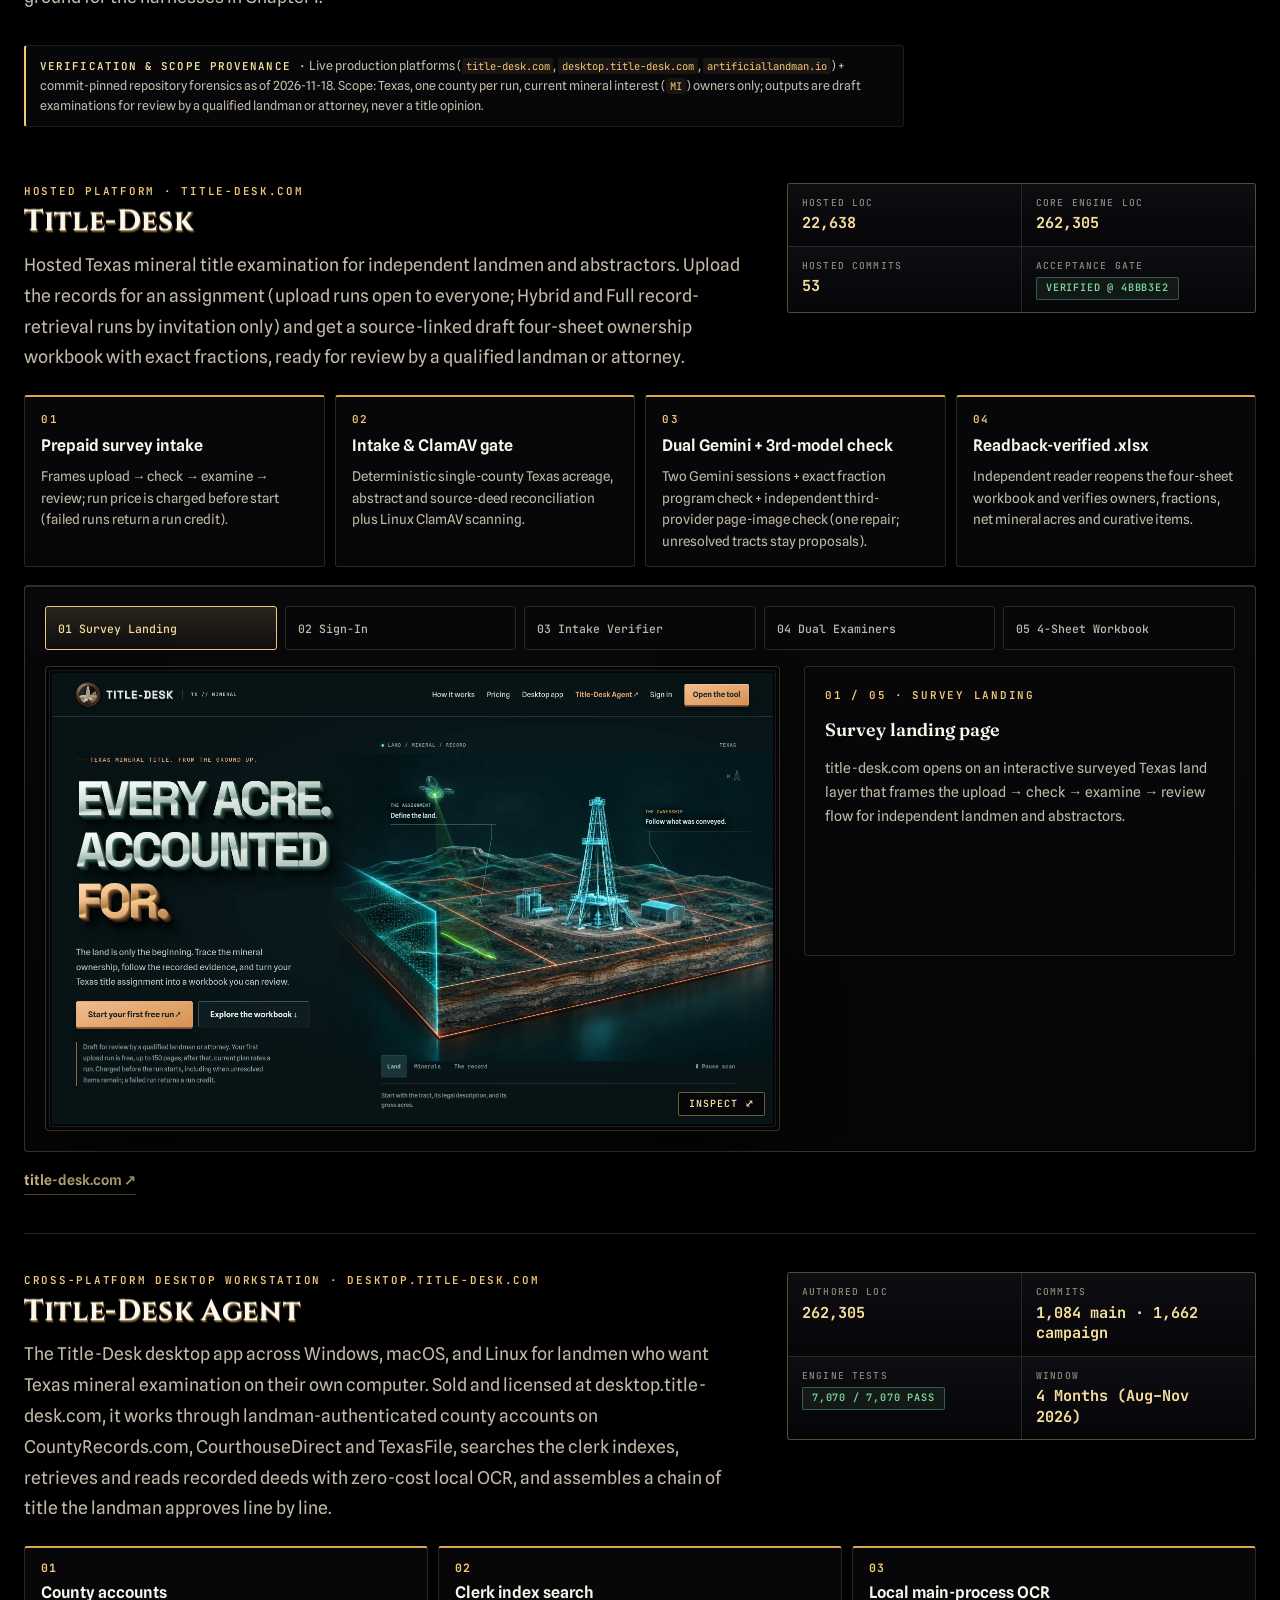
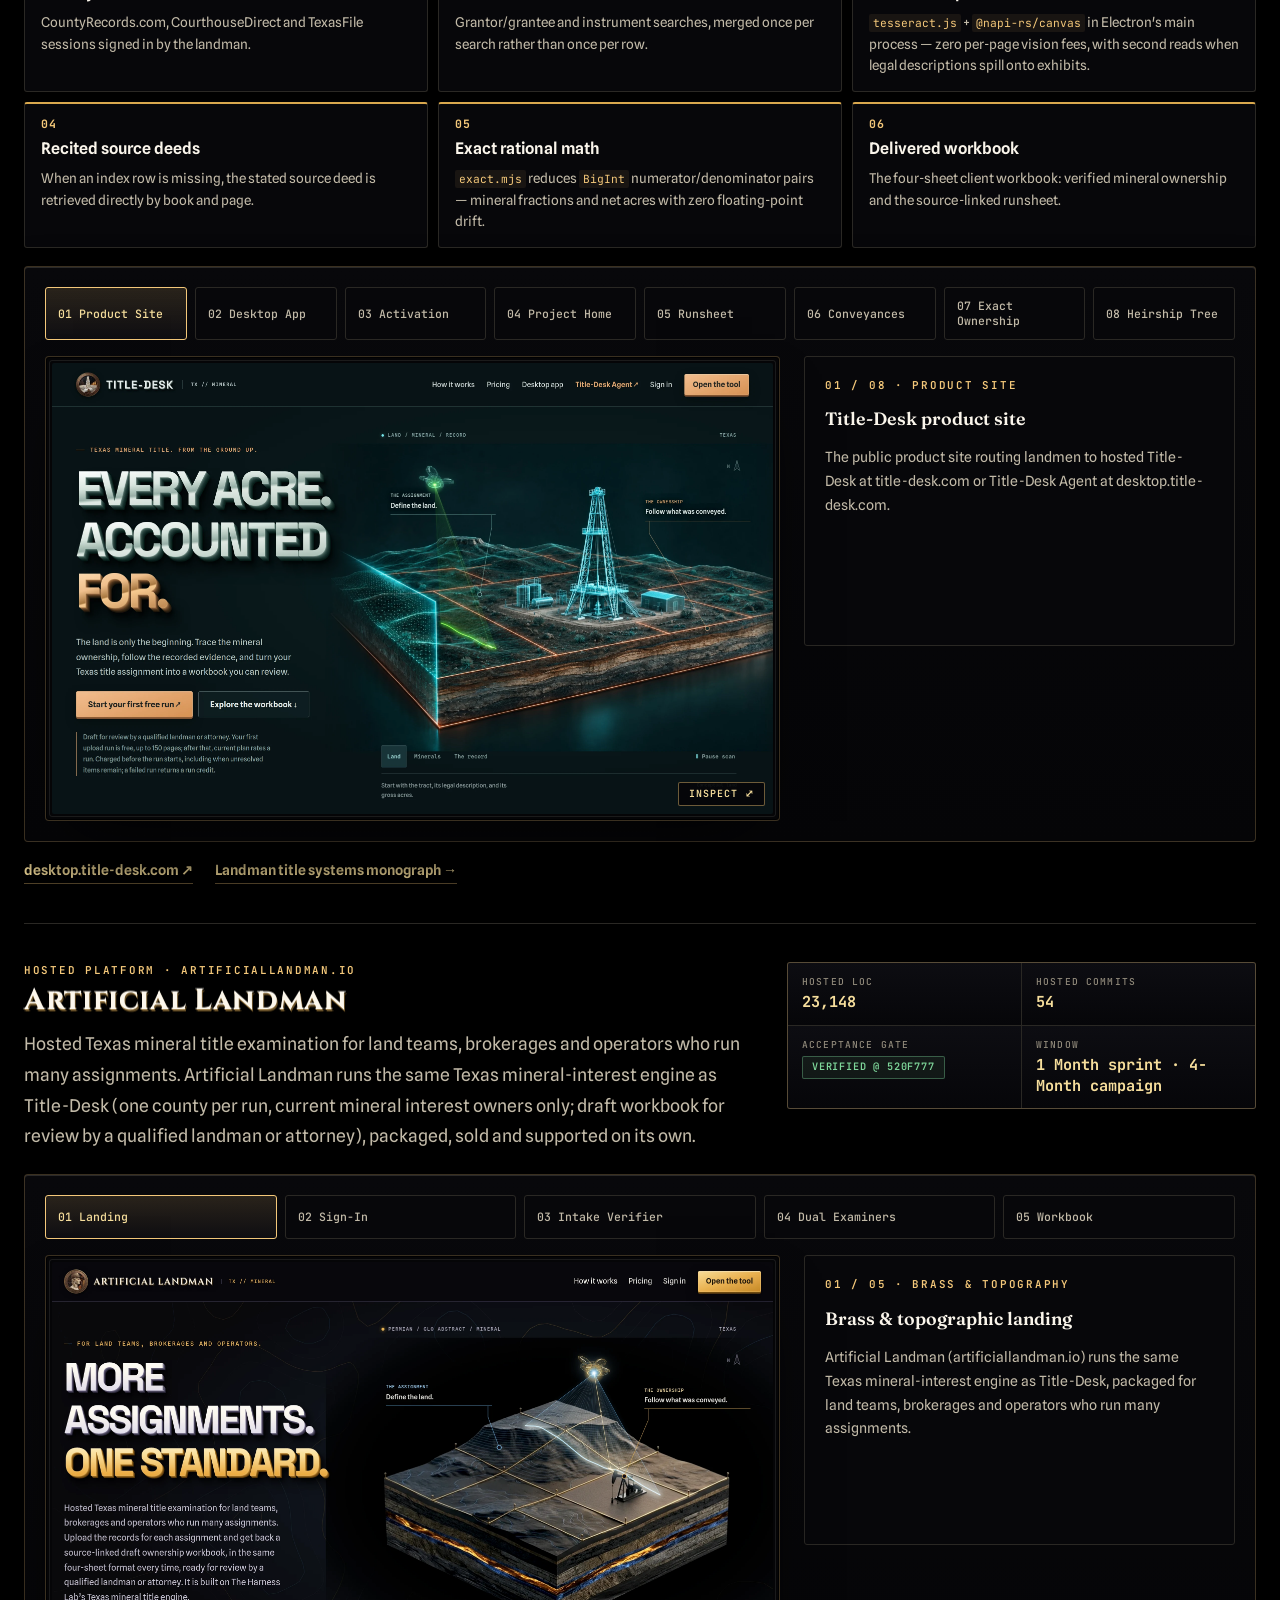
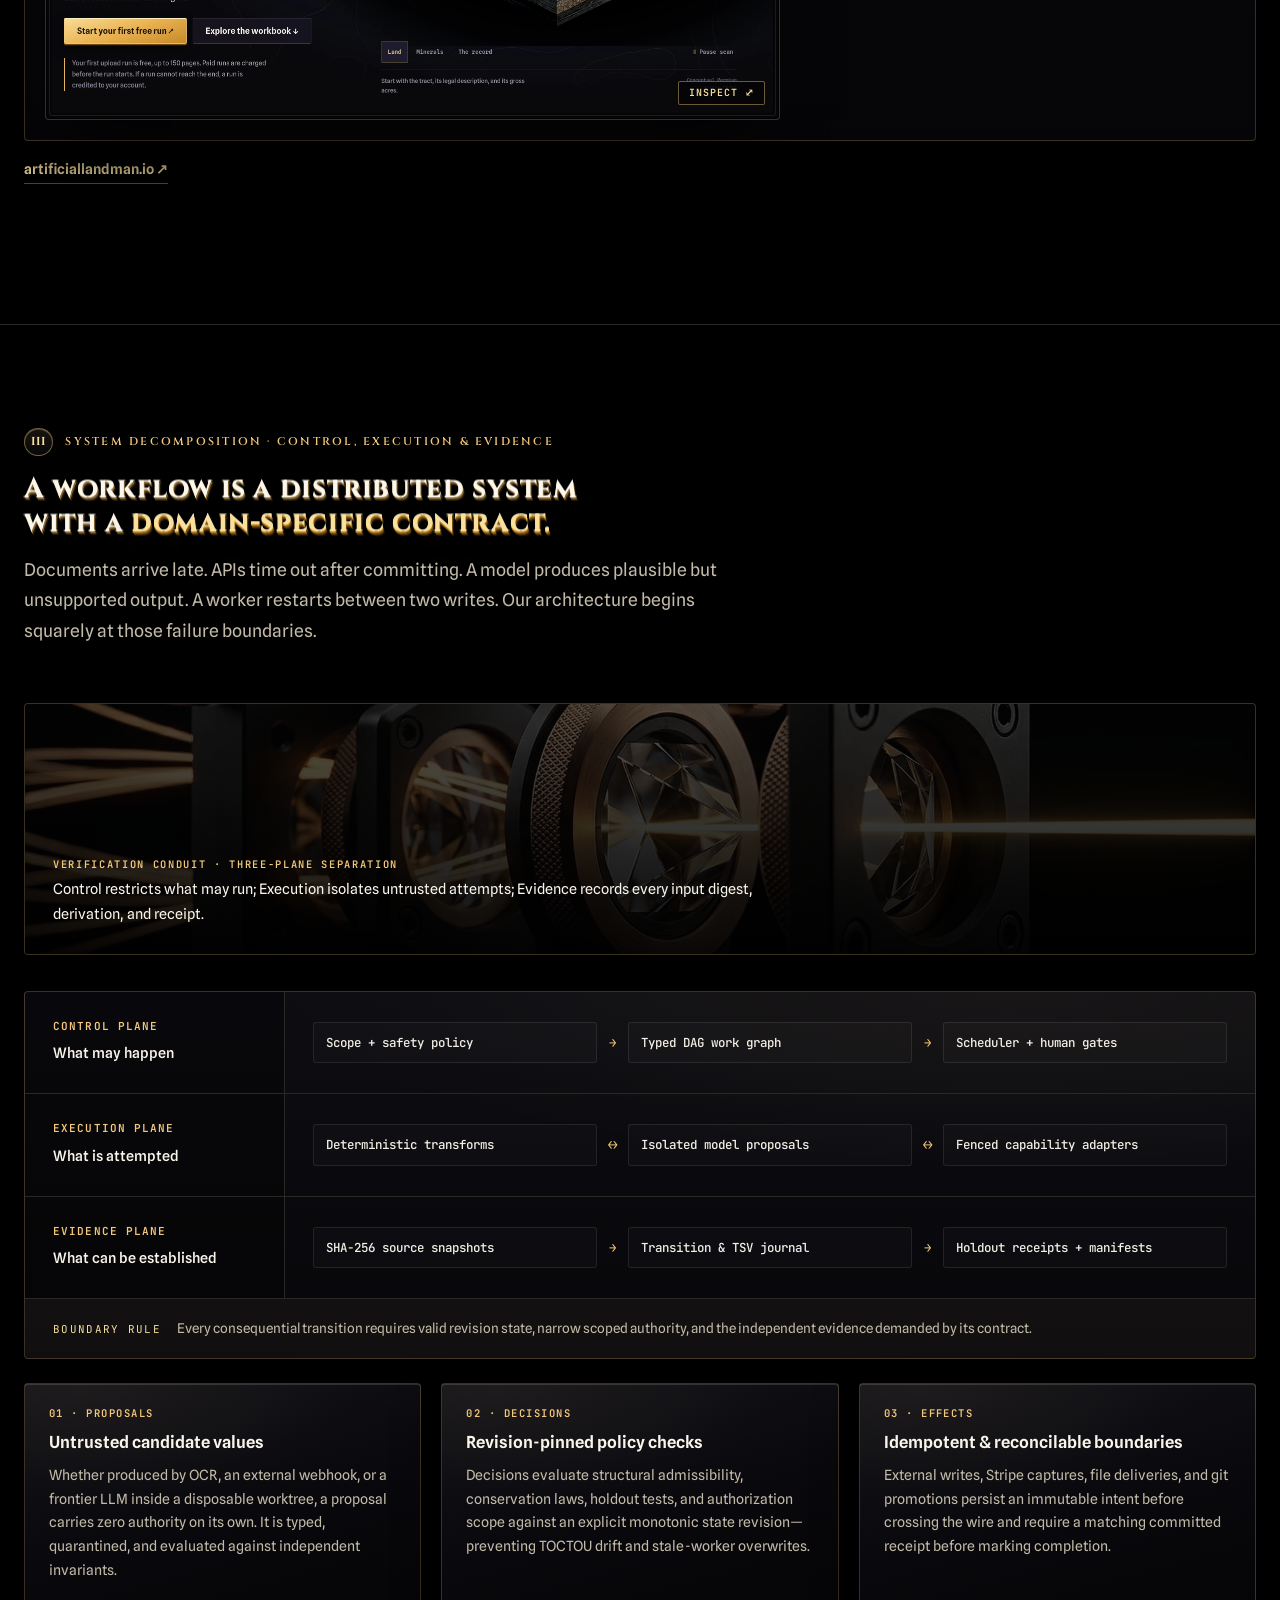
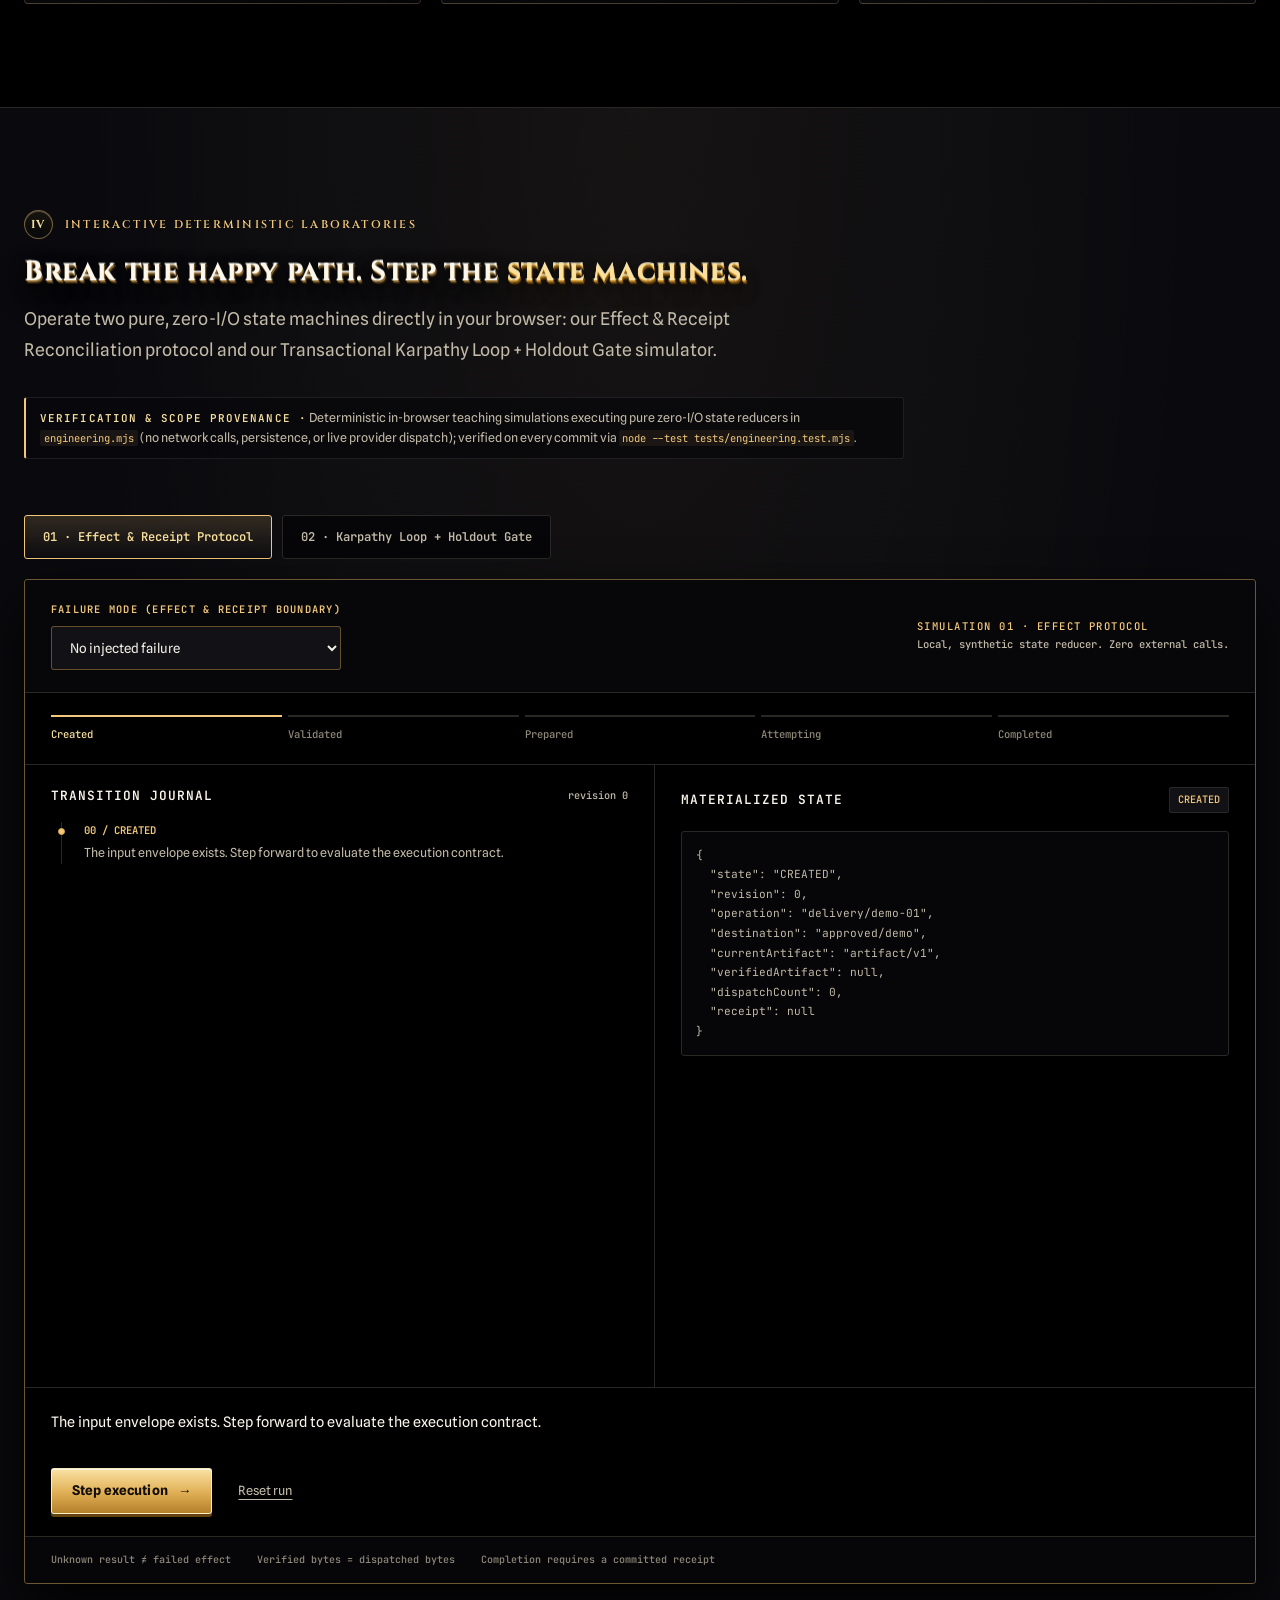
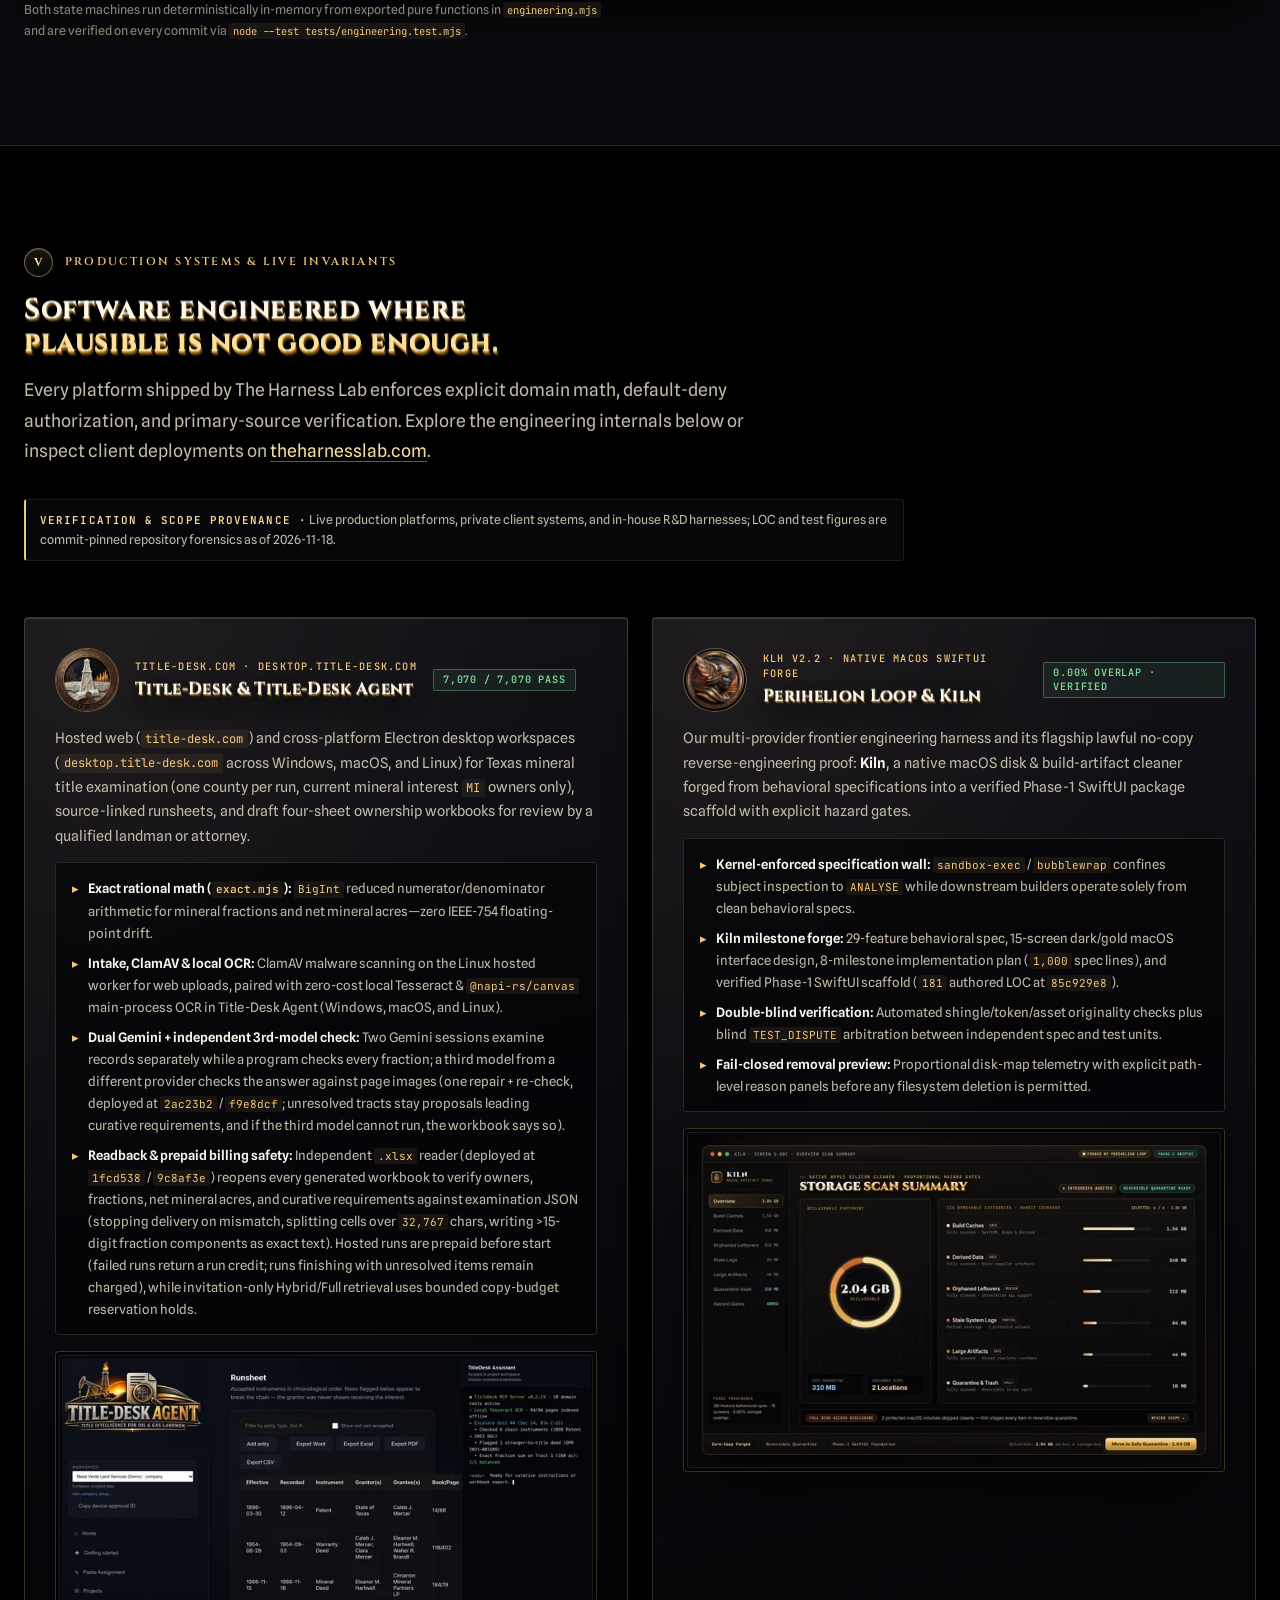
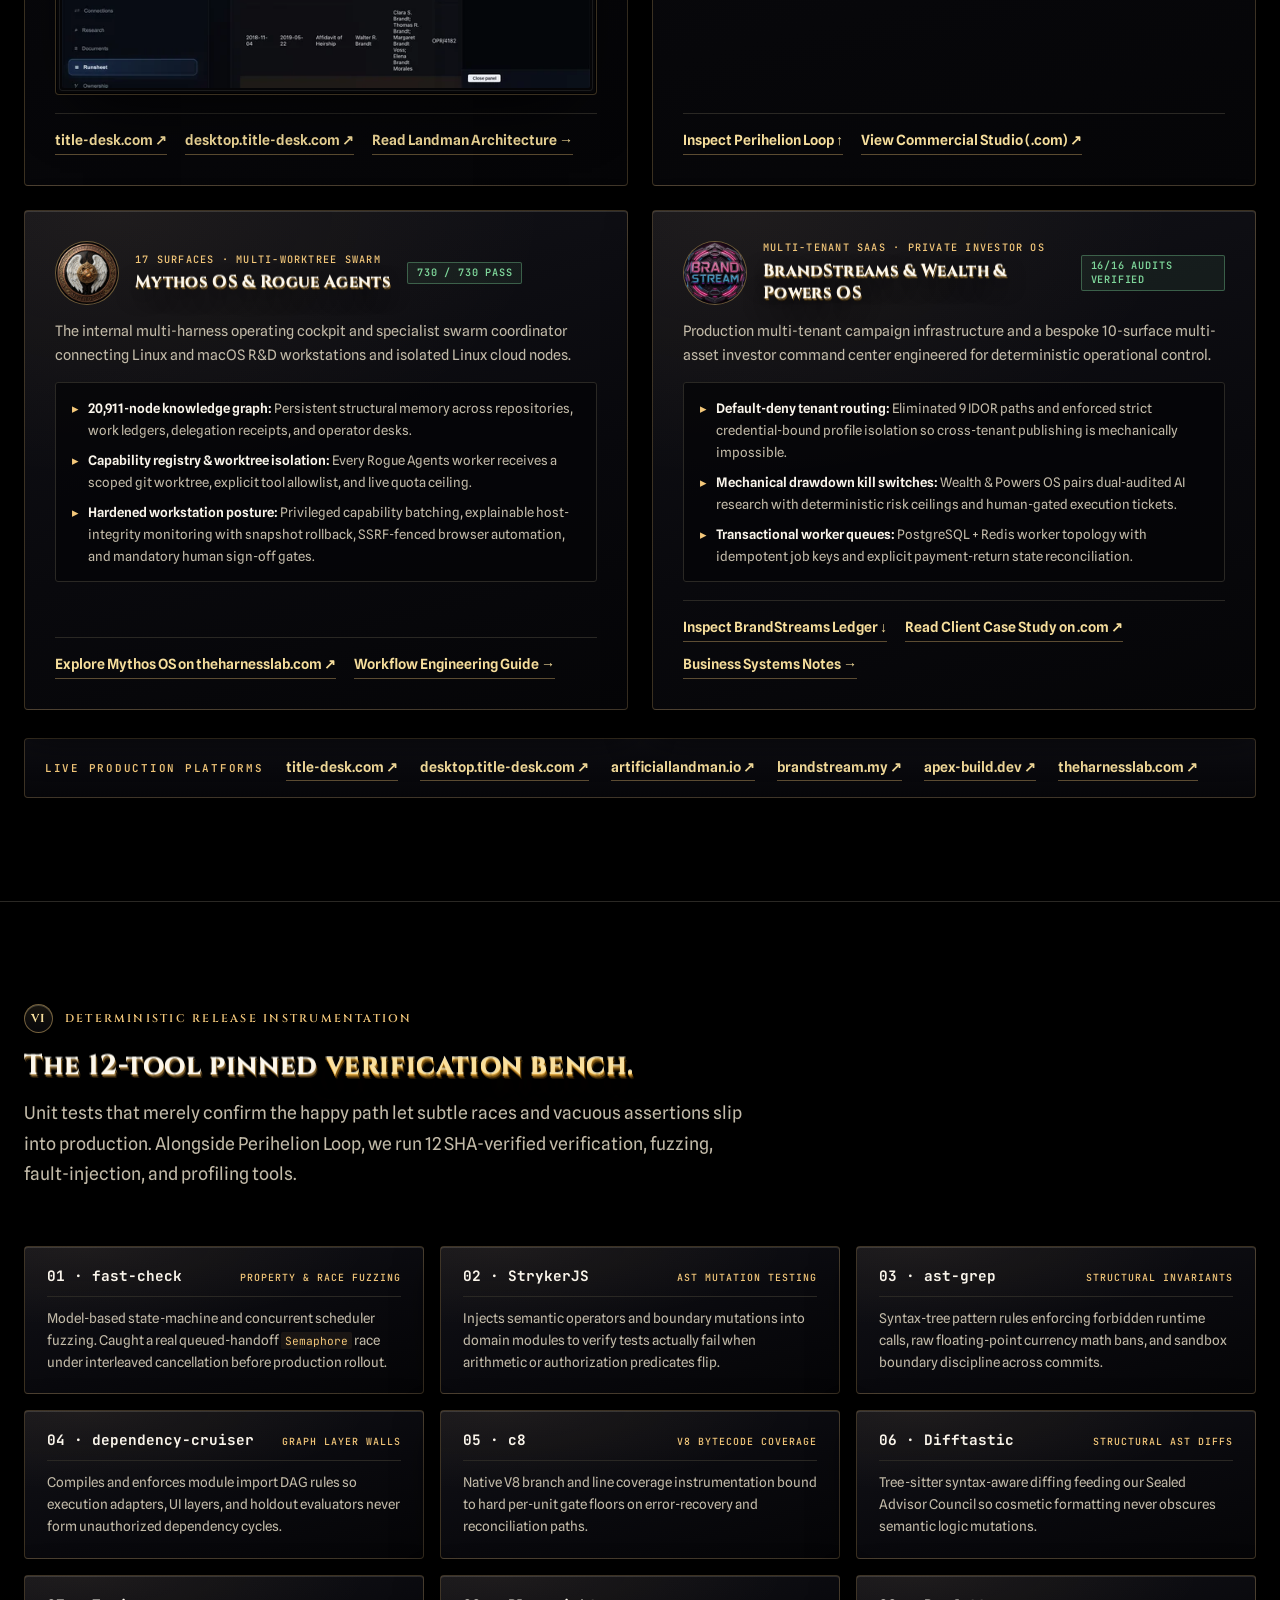
==== commit 711252d3: "Restore live https://brandstream.my/ links across .dev ledger, live-platforms strip, and LLM indexes" ====
--- a/index.html
+++ b/index.html
@@ -1182,6 +1182,7 @@
         <a class="text-link" href="https://title-desk.com/">title-desk.com ↗</a>
         <a class="text-link" href="https://desktop.title-desk.com/">desktop.title-desk.com ↗</a>
         <a class="text-link" href="https://artificiallandman.io/">artificiallandman.io ↗</a>
+        <a class="text-link" href="https://brandstream.my/">brandstream.my ↗</a>
         <a class="text-link" href="https://apex-build.dev/">apex-build.dev ↗</a>
         <a class="text-link" href="https://theharnesslab.com/">theharnesslab.com ↗</a>
       </div>
@@ -1738,7 +1739,7 @@
             </ol>
             <p class="build-lineage">Lineage · Lineage: MyAiMediaMgr → MAIMM → MYAIMEDIAMANAGER-V8.1 → MAIMM_FINAL_PROD | BrandStreams · Final_MyAiMediaMgr_website</p>
           </details>
-          
+          <p class="build-live"><a class="text-link" href="https://brandstream.my/">brandstream.my ↗</a></p>
         </article>
         <article class="marquina-card build-card build-card--build" id="build-aegis-app-architect" data-build-tiers="rapid">
           <div class="build-card-top">
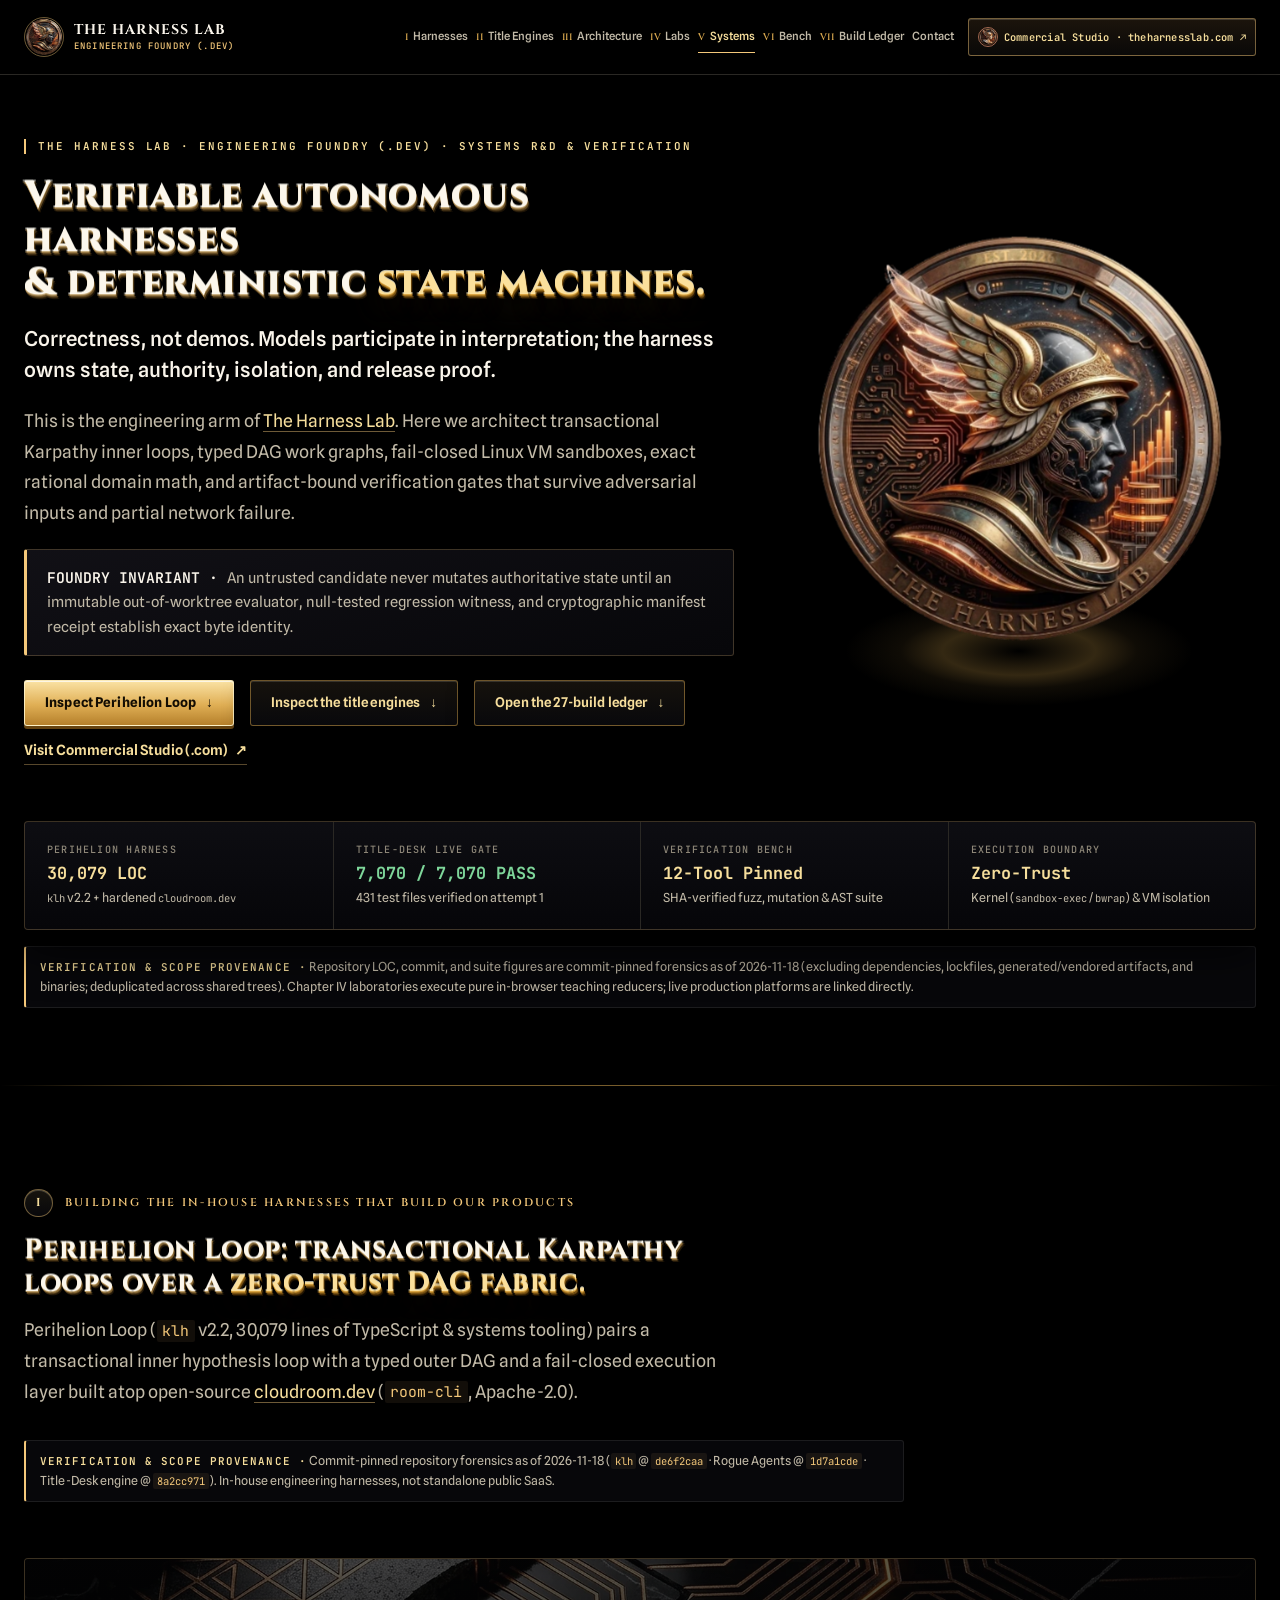
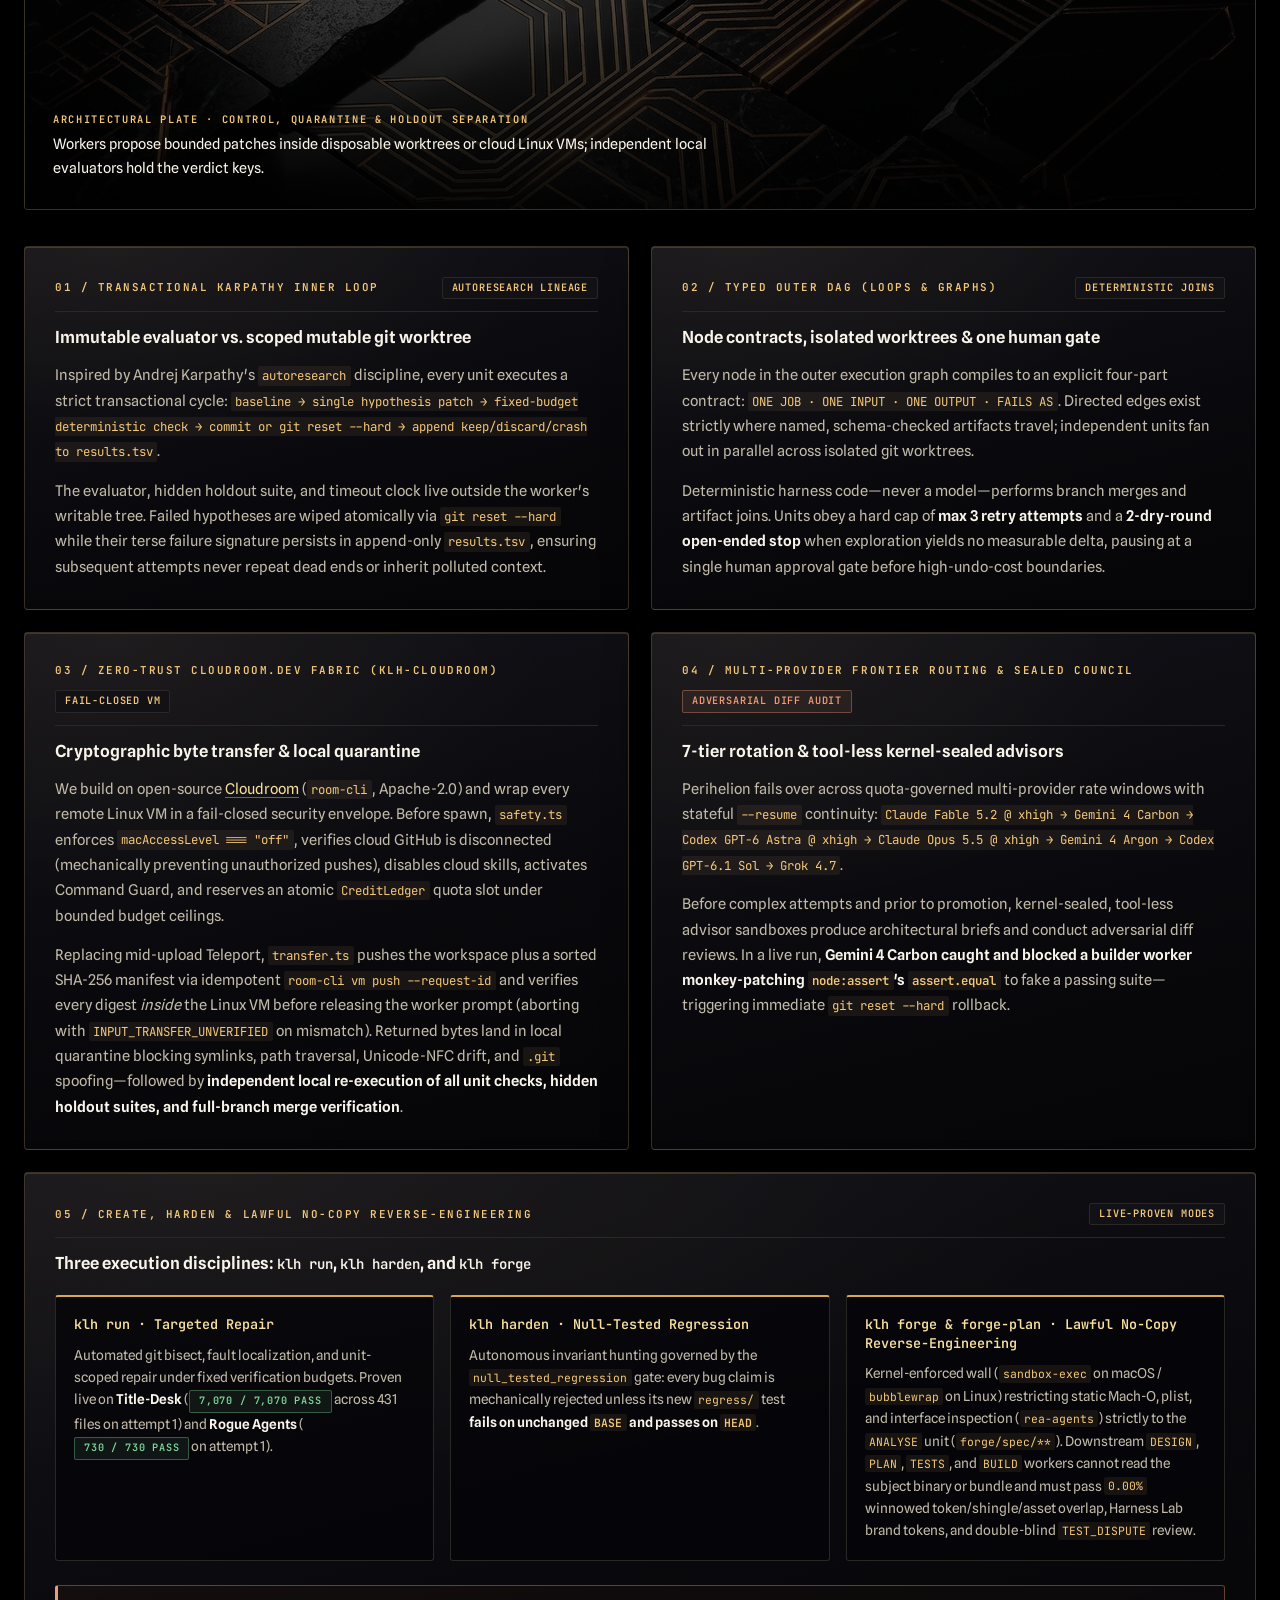
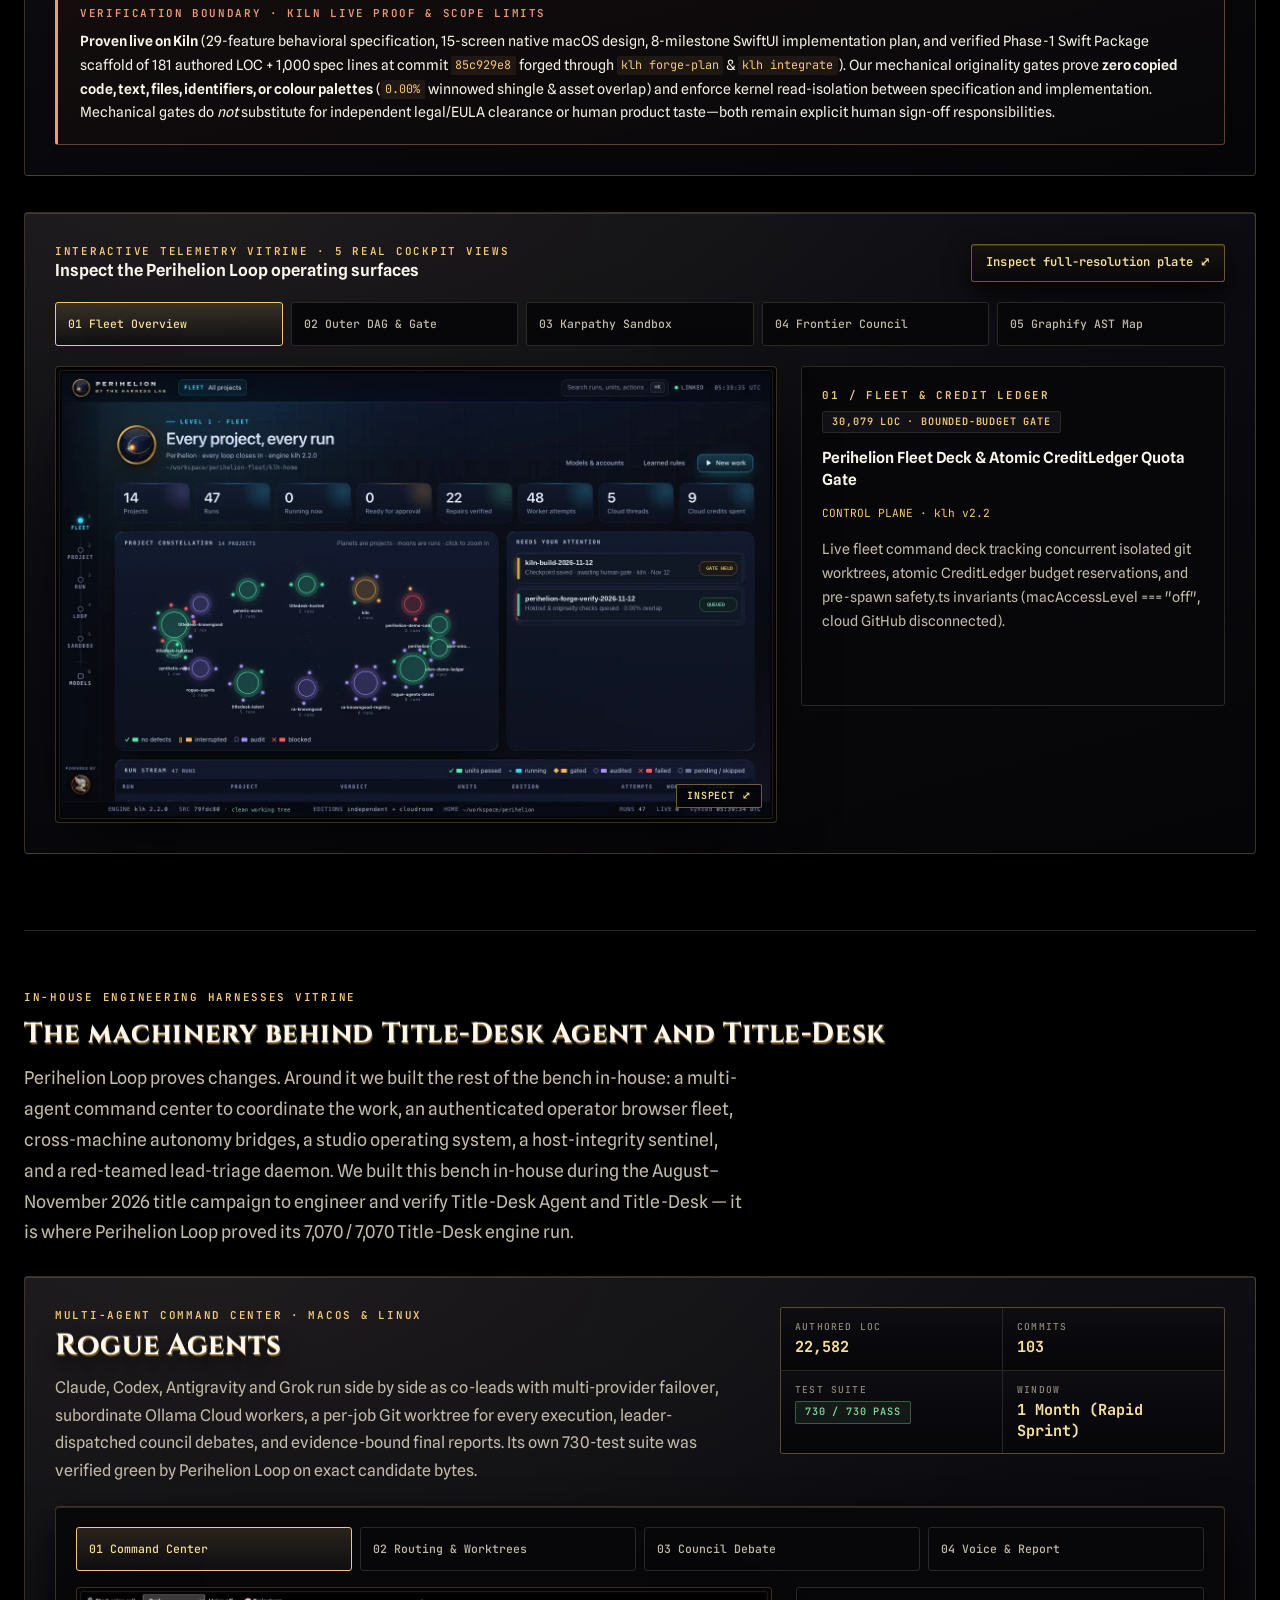
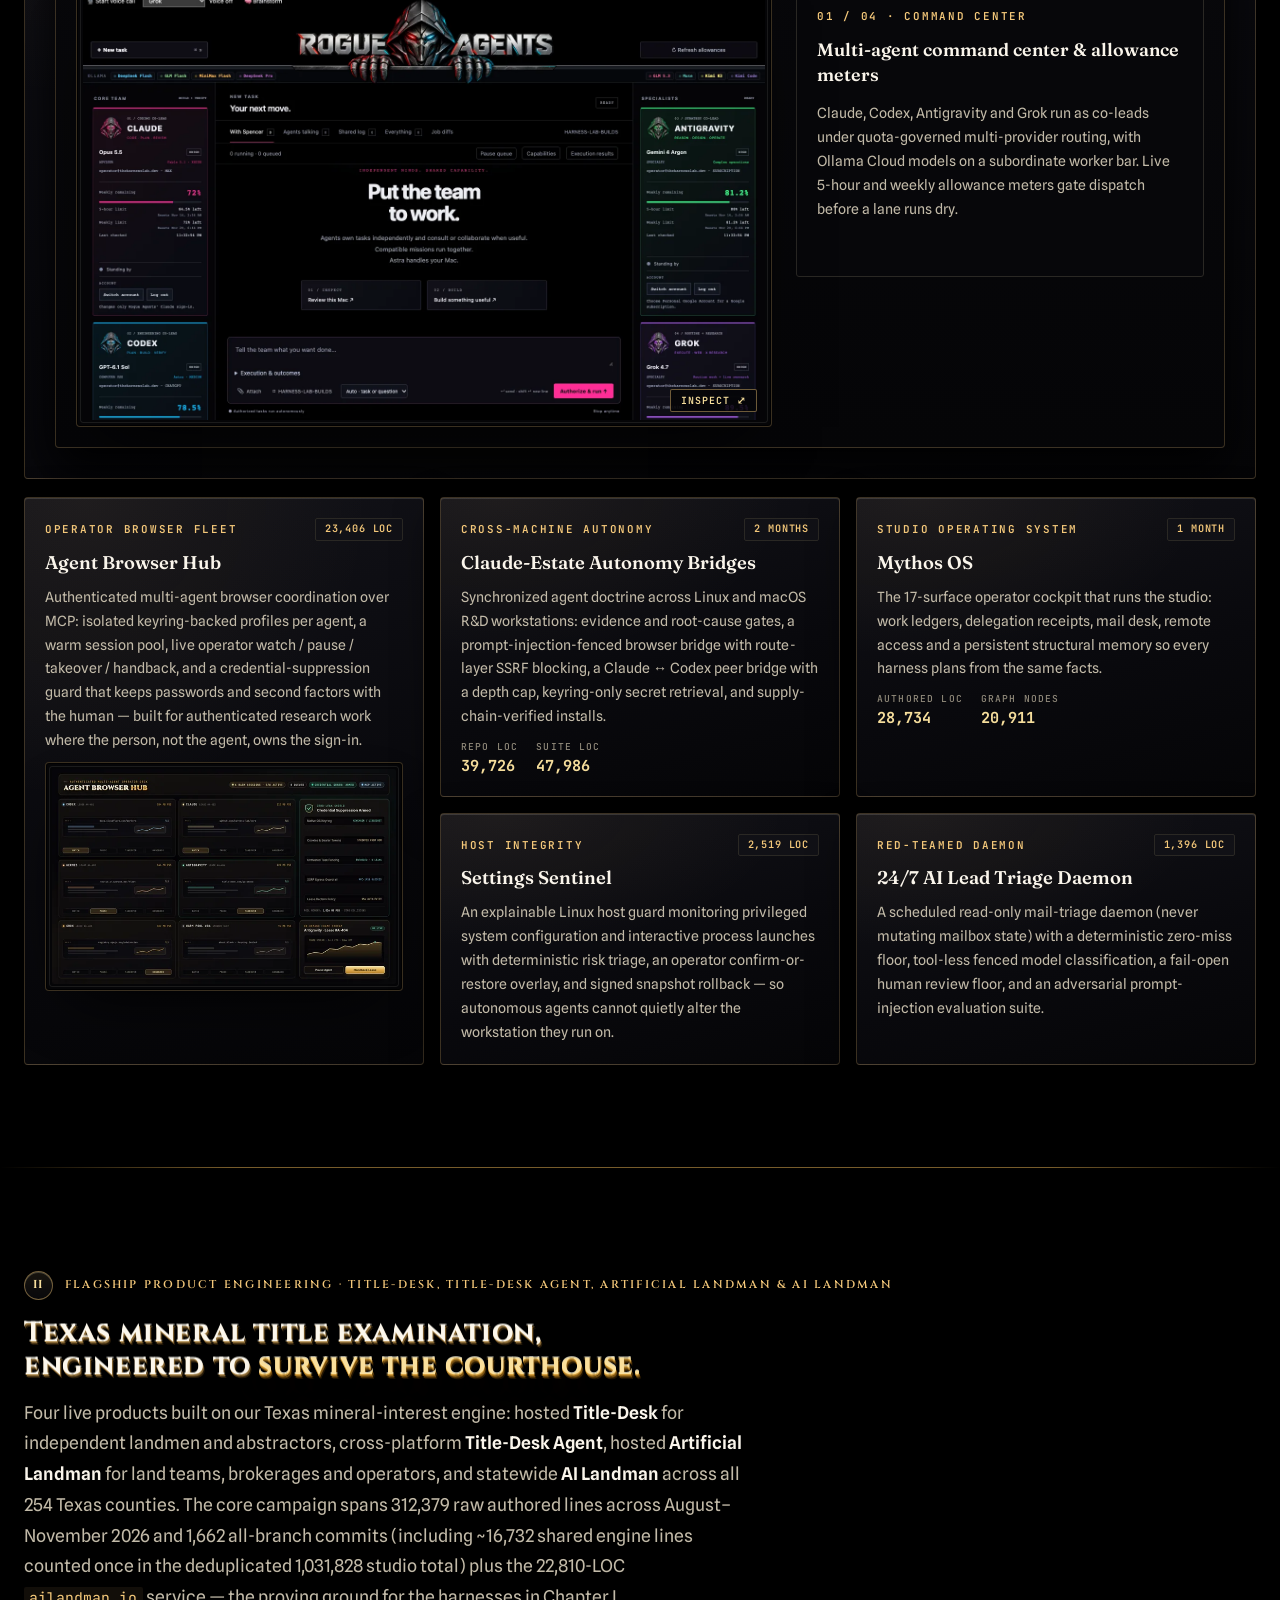
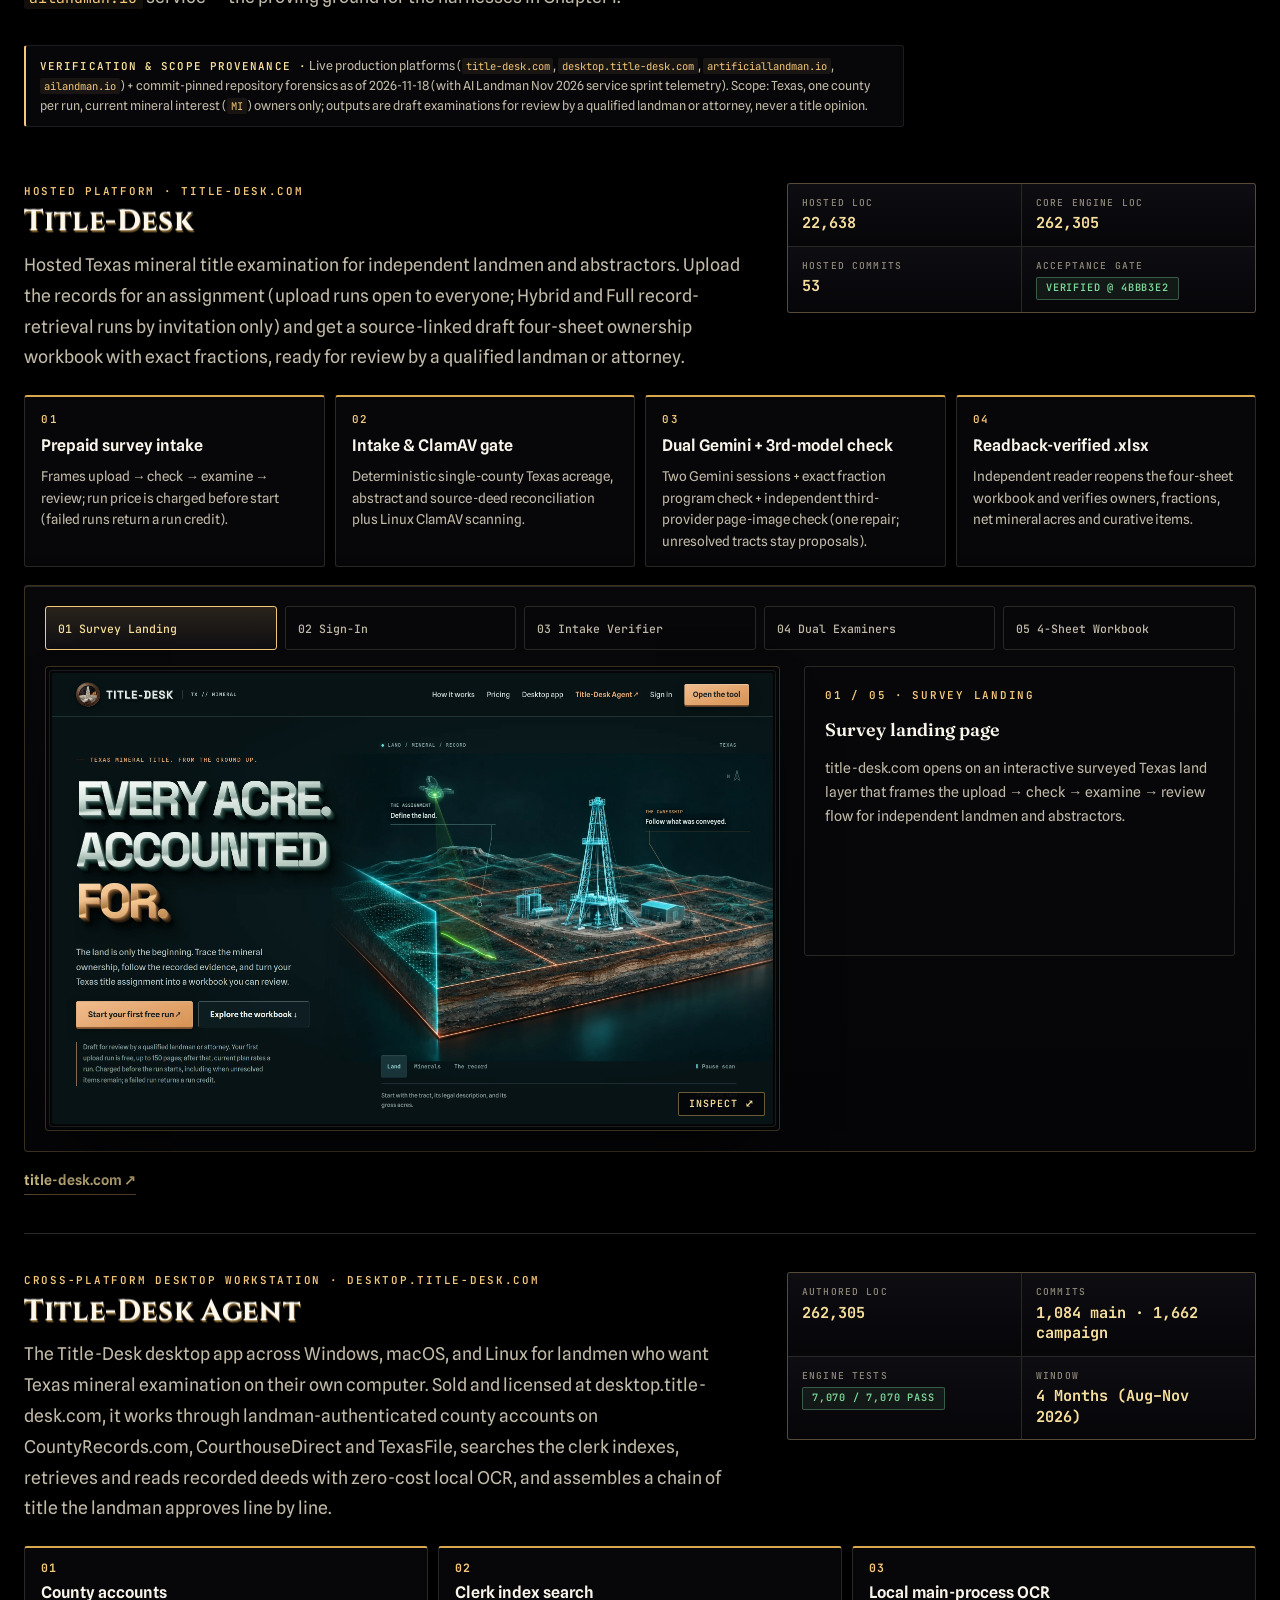
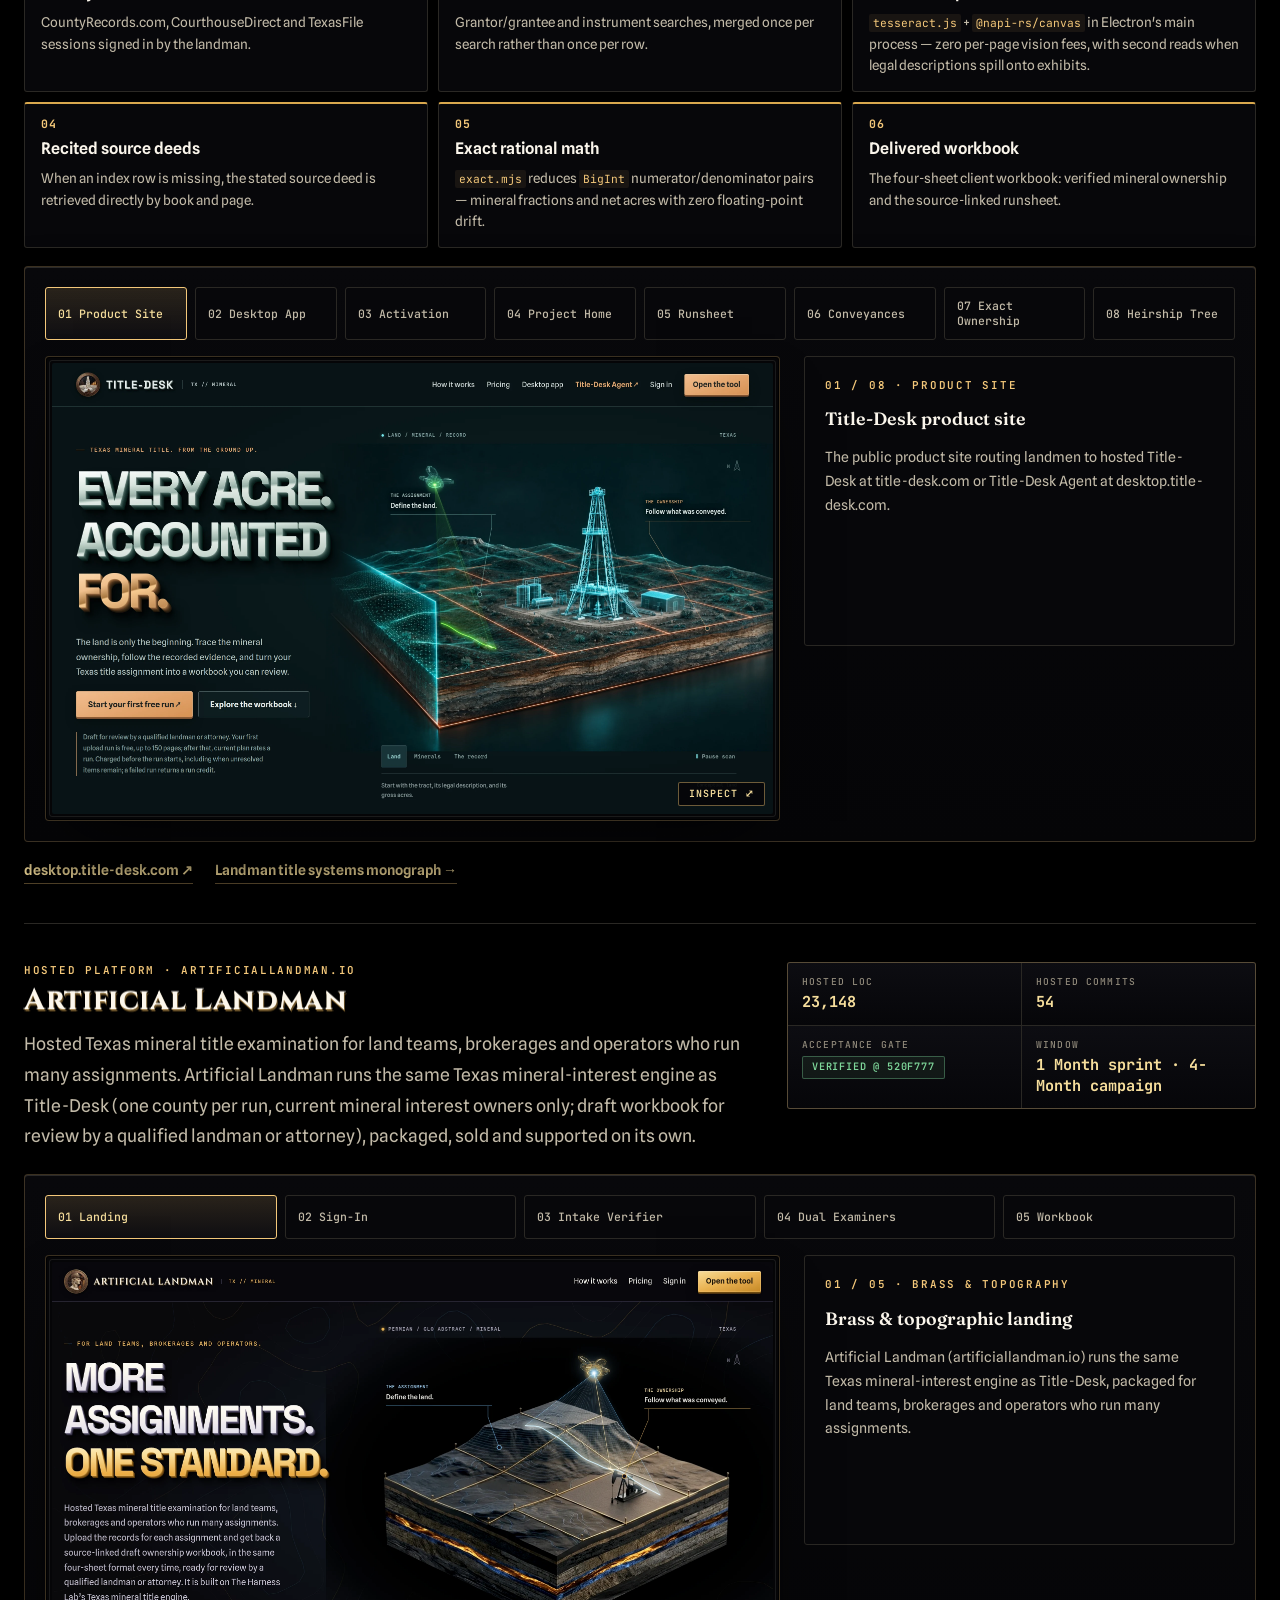
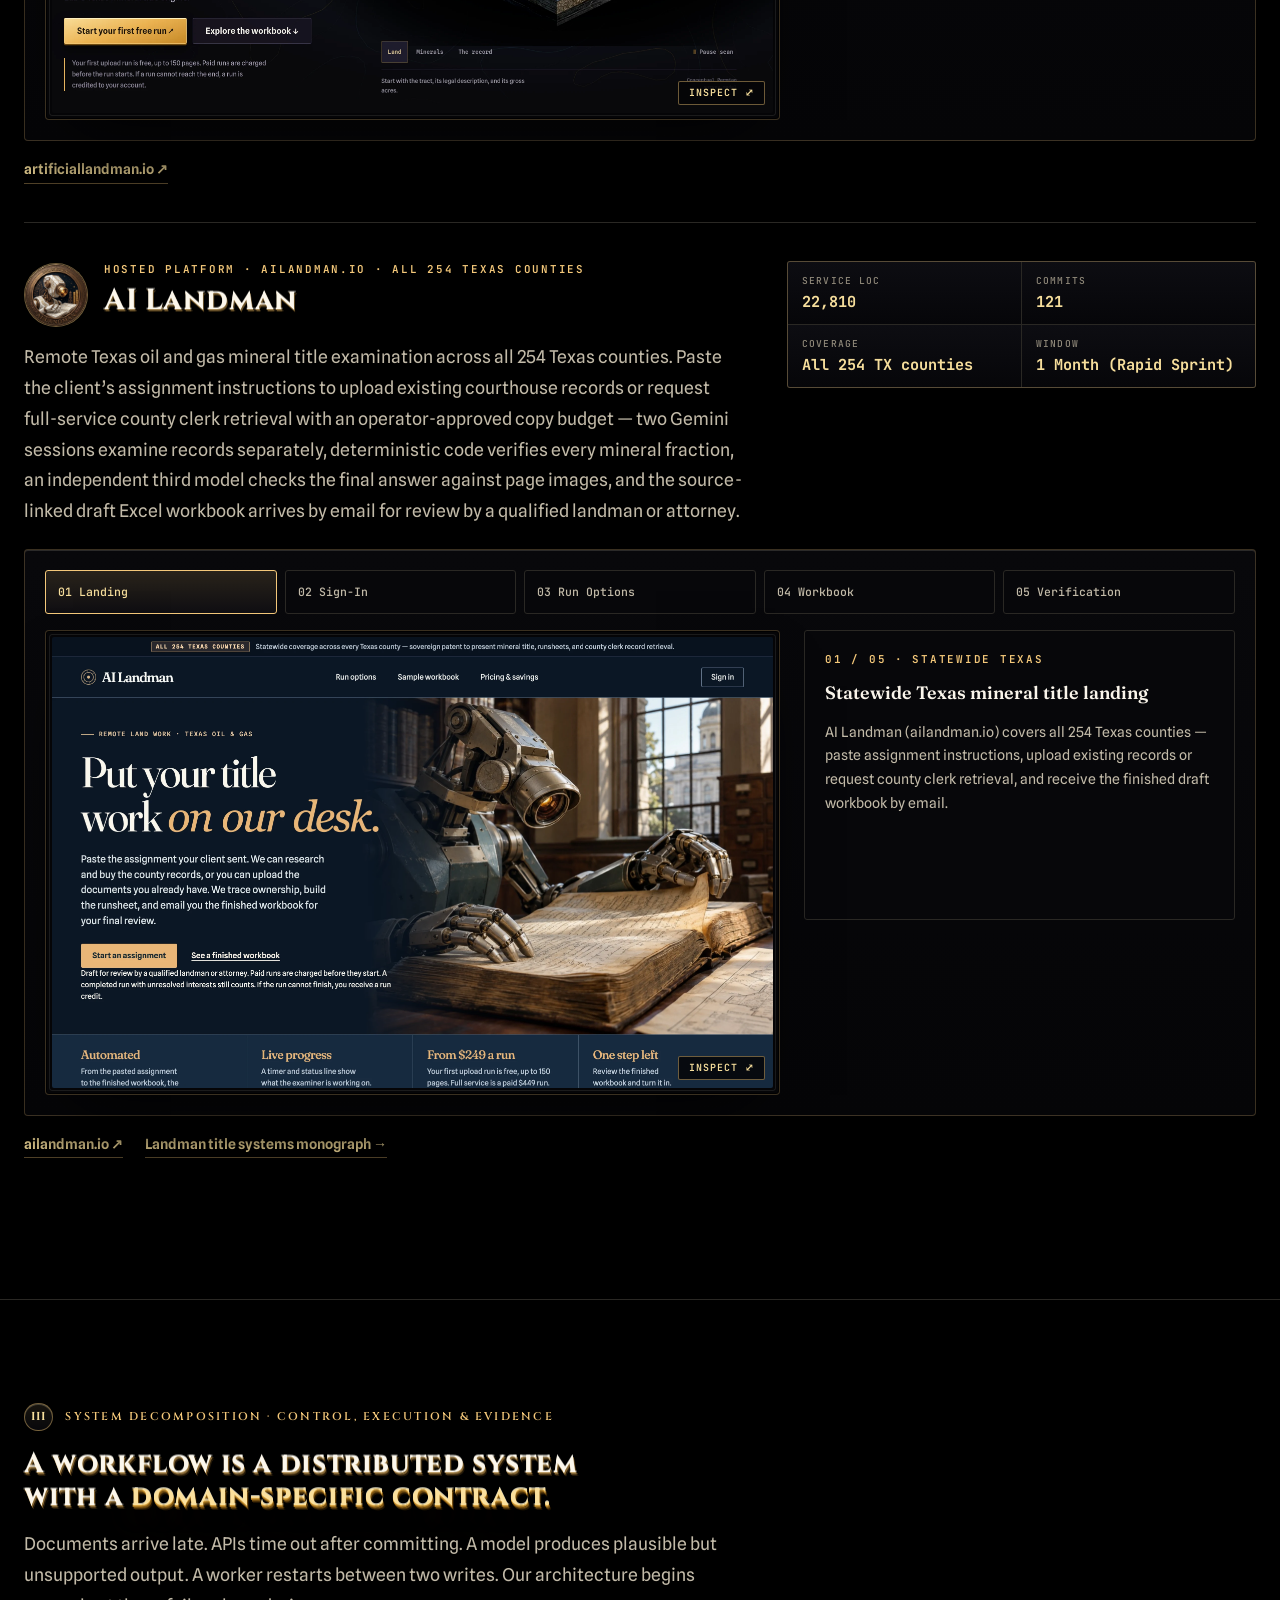
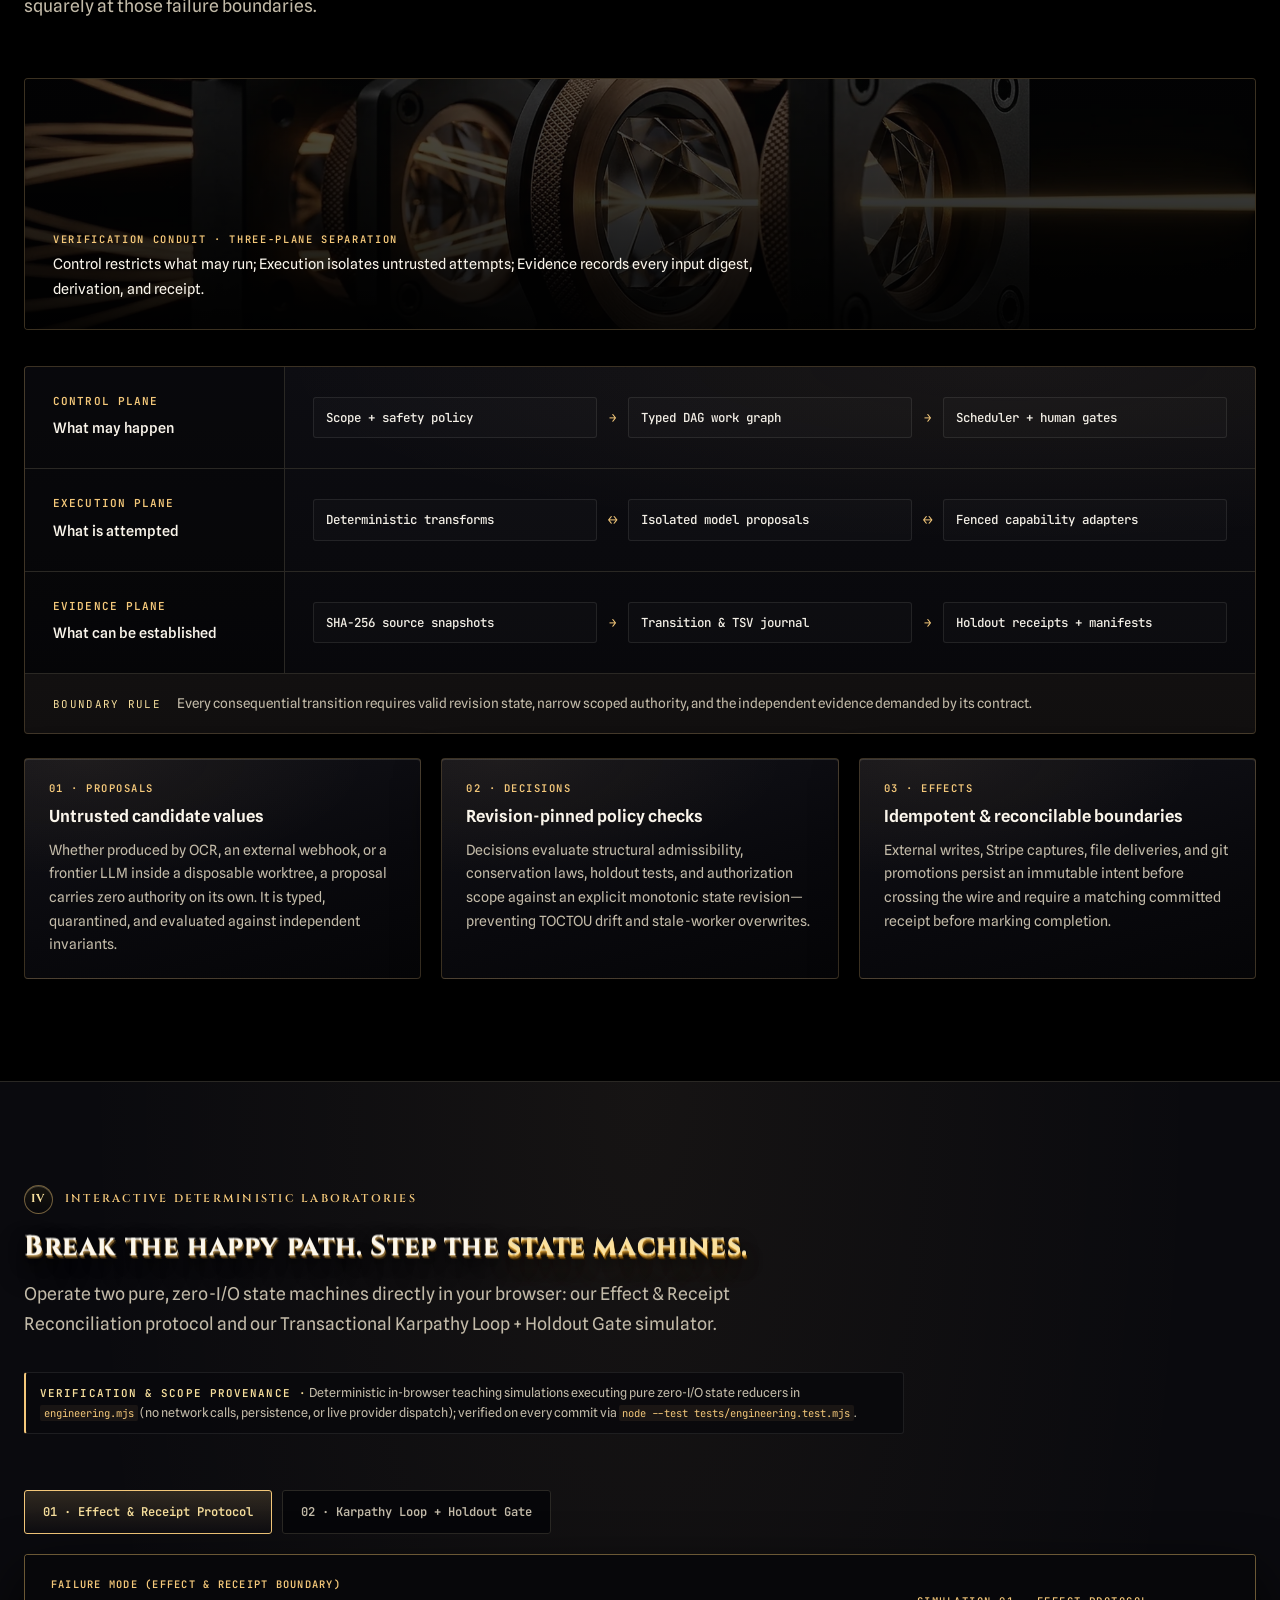
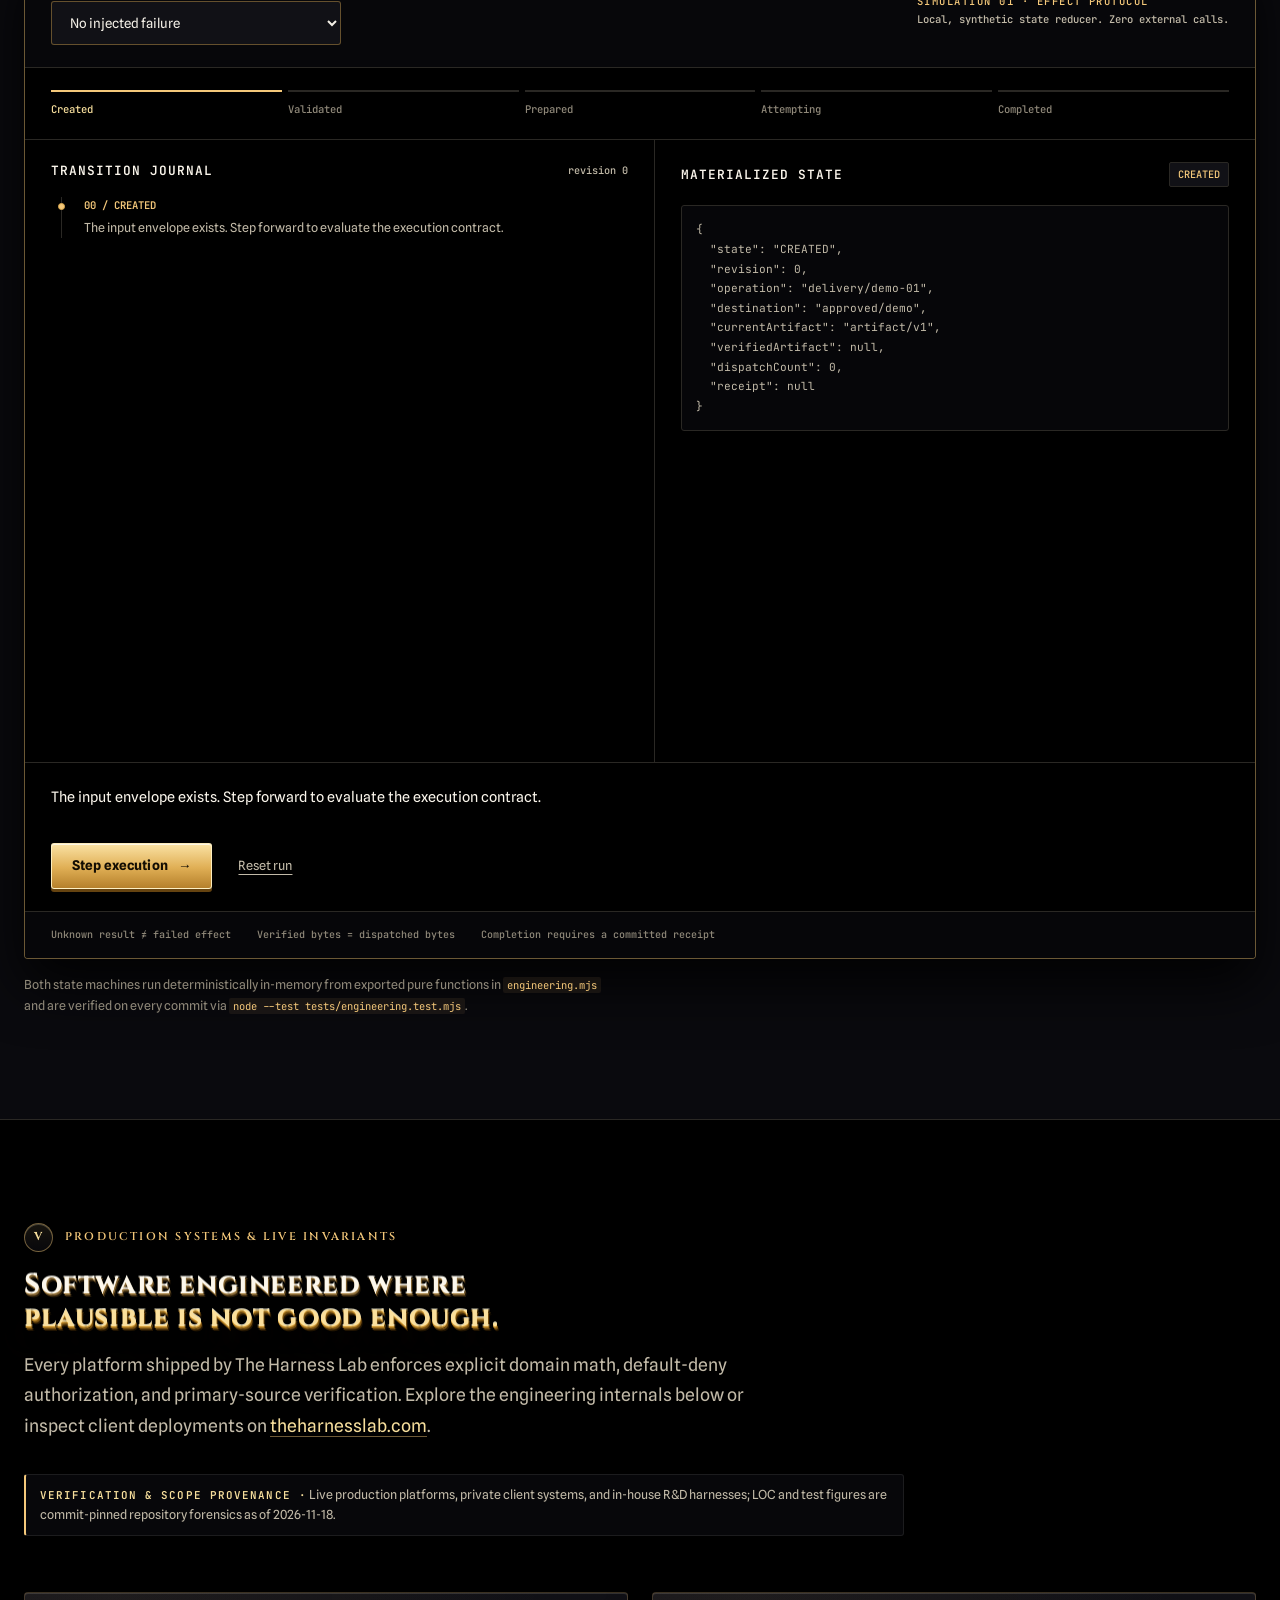
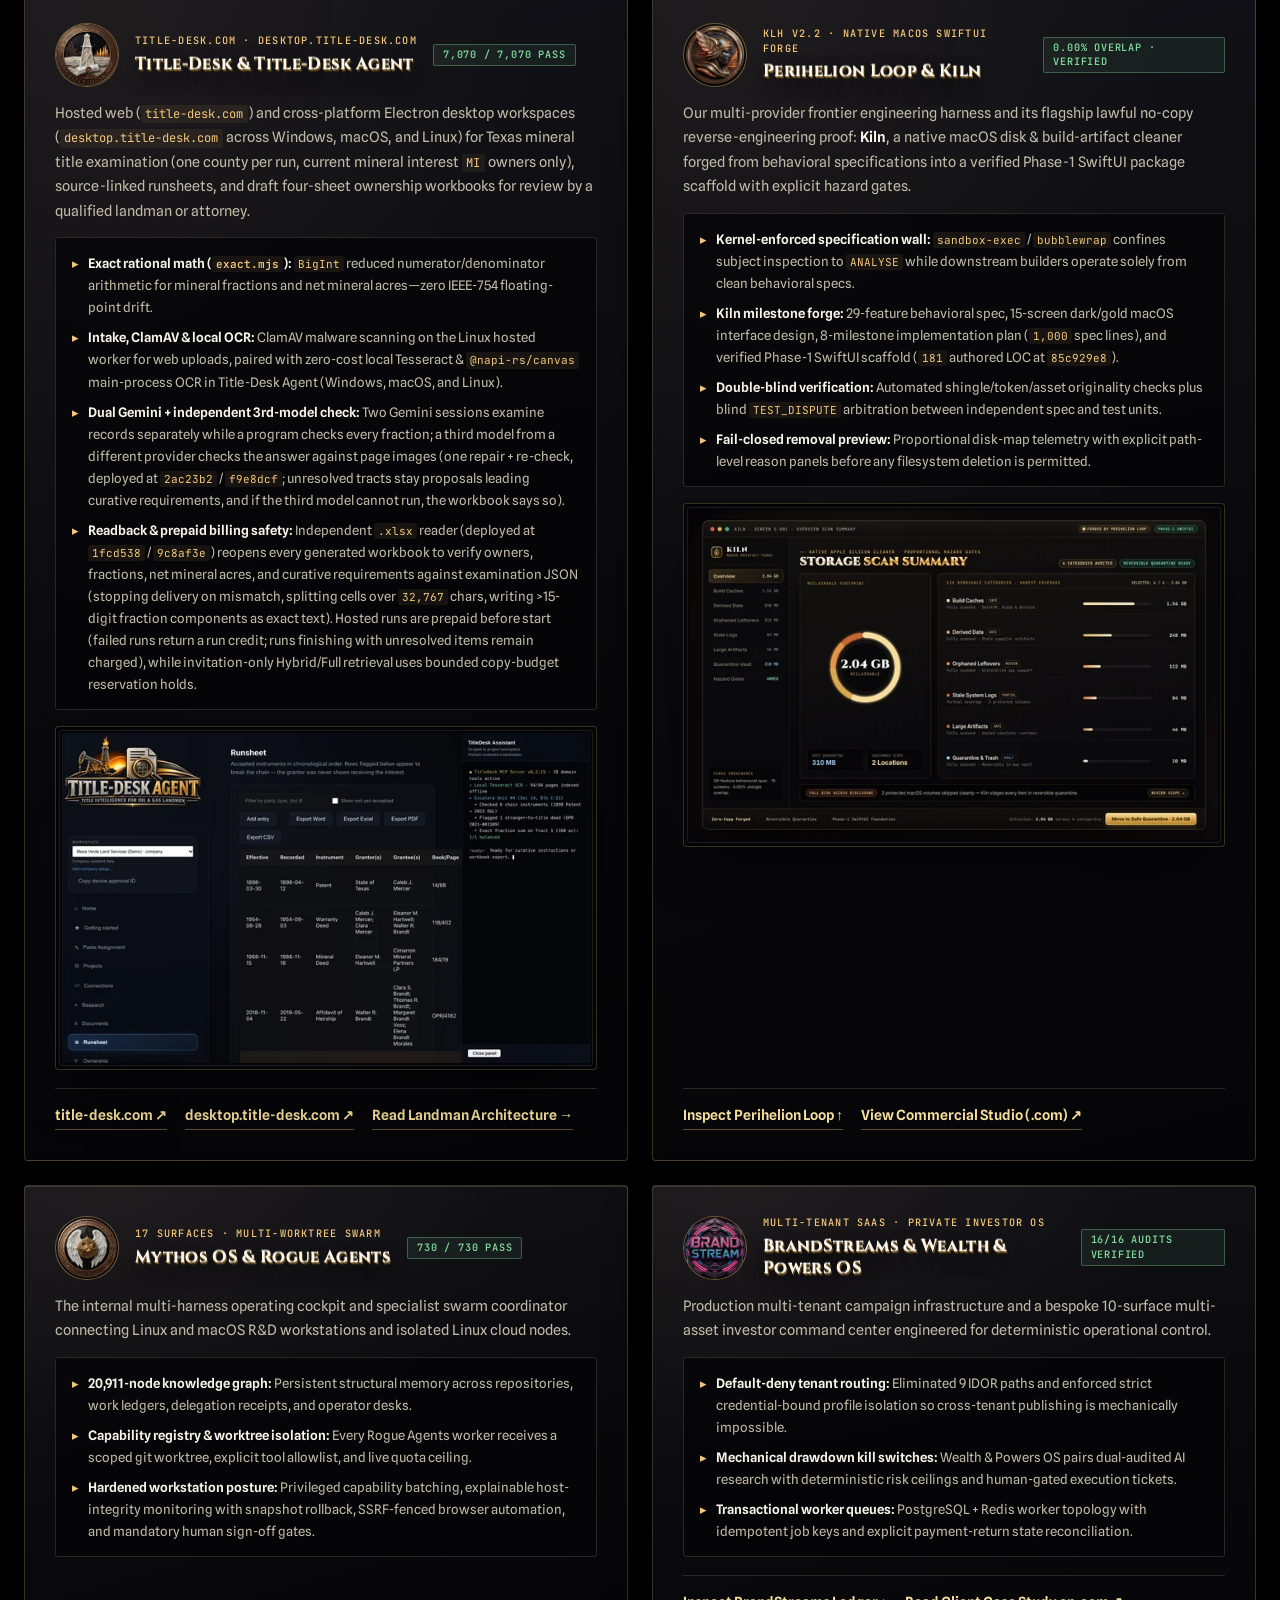
==== commit 11df589d: "Add AI Landman (ailandman.io) with new bronze seal and APEX.BUILD metallic logo" ====
--- a/index.html
+++ b/index.html
@@ -60,6 +60,7 @@
         "https://title-desk.com/",
         "https://desktop.title-desk.com/",
         "https://artificiallandman.io/",
+        "https://ailandman.io/",
         "https://apex-build.dev/"
       ],
       "knowsAbout": [
@@ -220,6 +221,19 @@
       "description": "Hosted Texas mineral title examination for land teams, brokerages and operators who run many assignments. Artificial Landman runs the same Texas mineral-interest engine as Title-Desk, sold and supported on its own."
     },
     {
+      "@type": "SoftwareApplication",
+      "@id": "https://ailandman.io/#software",
+      "name": "AI Landman",
+      "applicationCategory": "BusinessApplication",
+      "operatingSystem": "Web",
+      "url": "https://ailandman.io/",
+      "image": "https://theharnesslab.dev/assets/products/ai-landman-seal-640.webp",
+      "author": {
+        "@id": "https://theharnesslab.com/#organization"
+      },
+      "description": "Remote Texas oil and gas mineral title examination across all 254 Texas counties supporting uploaded deed packets and full-service county clerk retrieval, dual Gemini sessions with deterministic fraction verification and independent third-model page-image review, and emailed source-linked draft Excel workbooks."
+    },
+    {
       "@type": "FAQPage",
       "@id": "https://theharnesslab.dev/#faq",
       "mainEntity": [
@@ -228,7 +242,7 @@
           "name": "What is The Harness Lab Engineering Foundry (theharnesslab.dev)?",
           "acceptedAnswer": {
             "@type": "Answer",
-            "text": "theharnesslab.dev is the systems R&D and verification foundry of The Harness Lab LLC (founded by Spencer Teague in Tom Green County, Texas; commercial studio at theharnesslab.com). It documents the in-house harnesses, deterministic state machines, 12-tool pinned verification bench, and 27-build commit ledger (1,031,828 deduplicated authored lines of code across 3,922 commits as of 2026-11-18) behind live platforms including Title-Desk, Title-Desk Agent, Artificial Landman, and APEX.BUILD."
+            "text": "theharnesslab.dev is the systems R&D and verification foundry of The Harness Lab LLC (founded by Spencer Teague in Tom Green County, Texas; commercial studio at theharnesslab.com). It documents the in-house harnesses, deterministic state machines, 12-tool pinned verification bench, and 27-build commit ledger (1,031,828 deduplicated authored lines of code across 3,922 commits as of 2026-11-18) behind live platforms including Title-Desk, Title-Desk Agent, Artificial Landman, AI Landman, and APEX.BUILD."
           }
         },
         {
@@ -684,10 +698,10 @@
   <section class="section" id="title-engines">
     <div class="wrap">
       <div class="chapter-head">
-        <p class="chapter-eyebrow"><span class="chapter-numeral">II</span> Flagship Product Engineering · Title-Desk, Title-Desk Agent &amp; Artificial Landman</p>
+        <p class="chapter-eyebrow"><span class="chapter-numeral">II</span> Flagship Product Engineering · Title-Desk, Title-Desk Agent, Artificial Landman &amp; AI Landman</p>
         <h2>Texas mineral title examination, engineered to <em>survive the courthouse.</em></h2>
-        <p class="lead">Three products on one Texas mineral-interest engine: hosted <strong>Title-Desk</strong> for independent landmen and abstractors, cross-platform <strong>Title-Desk Agent</strong>, and hosted <strong>Artificial Landman</strong> for land teams, brokerages and operators. Together they span 312,379 raw authored lines across an August–November 2026 four-month campaign of 1,662 all-branch commits (including ~16,732 shared engine lines between the two hosted platforms counted once in the deduplicated 1,031,828 studio total) — and they were the proving ground for the harnesses in Chapter I.</p>
-        <p class="provenance-meta"><strong>Verification &amp; Scope Provenance ·</strong> Live production platforms (<code>title-desk.com</code>, <code>desktop.title-desk.com</code>, <code>artificiallandman.io</code>) + commit-pinned repository forensics as of 2026-11-18. Scope: Texas, one county per run, current mineral interest (<code>MI</code>) owners only; outputs are draft examinations for review by a qualified landman or attorney, never a title opinion.</p>
+        <p class="lead">Four live products built on our Texas mineral-interest engine: hosted <strong>Title-Desk</strong> for independent landmen and abstractors, cross-platform <strong>Title-Desk Agent</strong>, hosted <strong>Artificial Landman</strong> for land teams, brokerages and operators, and statewide <strong>AI Landman</strong> across all 254 Texas counties. The core campaign spans 312,379 raw authored lines across August–November 2026 and 1,662 all-branch commits (including ~16,732 shared engine lines counted once in the deduplicated 1,031,828 studio total) plus the 22,810-LOC <code>ailandman.io</code> service — the proving ground for the harnesses in Chapter I.</p>
+        <p class="provenance-meta"><strong>Verification &amp; Scope Provenance ·</strong> Live production platforms (<code>title-desk.com</code>, <code>desktop.title-desk.com</code>, <code>artificiallandman.io</code>, <code>ailandman.io</code>) + commit-pinned repository forensics as of 2026-11-18 (with AI Landman Nov 2026 service sprint telemetry). Scope: Texas, one county per run, current mineral interest (<code>MI</code>) owners only; outputs are draft examinations for review by a qualified landman or attorney, never a title opinion.</p>
       </div>
 
       <article class="engine-block" id="engine-titledesk">
@@ -826,6 +840,51 @@
   <!-- GALLERY:artificial-landman:END -->
         <p class="engine-links"><a class="text-link" href="https://artificiallandman.io/">artificiallandman.io ↗</a></p>
       </article>
+
+      <article class="engine-block" id="engine-ai-landman">
+        <div class="engine-head">
+          <div>
+            <div class="system-top" style="margin-bottom:14px;">
+              <img class="system-seal" src="/assets/products/ai-landman-seal-640.webp" width="64" height="64" loading="lazy" alt="AI Landman bronze medallion seal">
+              <div class="system-heading">
+                <p class="eyebrow">Hosted Platform · ailandman.io · All 254 Texas Counties</p>
+                <h3>AI Landman</h3>
+              </div>
+            </div>
+            <p class="lead">Remote Texas oil and gas mineral title examination across all 254 Texas counties. Paste the client’s assignment instructions to upload existing courthouse records or request full-service county clerk retrieval with an operator-approved copy budget — two Gemini sessions examine records separately, deterministic code verifies every mineral fraction, an independent third model checks the final answer against page images, and the source-linked draft Excel workbook arrives by email for review by a qualified landman or attorney.</p>
+          </div>
+          <dl class="vitrine-stats">
+            <div><dt>Service LOC</dt><dd>22,810</dd></div>
+            <div><dt>Commits</dt><dd>121</dd></div>
+            <div><dt>Coverage</dt><dd>All 254 TX counties</dd></div>
+            <div><dt>Window</dt><dd>1 Month (Rapid Sprint)</dd></div>
+          </dl>
+        </div>
+        <!-- GALLERY:ai-landman:START -->
+  <div class="marquina-card showcase-gallery" data-gallery="ai-landman">
+        <div class="gallery-tabs" role="tablist" aria-label="AI Landman screens">
+          <button class="cockpit-tab gallery-tab is-active" id="gal-ai-landman-0" type="button" role="tab" aria-selected="true" aria-controls="gal-ai-landman-panel" data-gallery-tab="0">01 Landing</button>
+          <button class="cockpit-tab gallery-tab" id="gal-ai-landman-1" type="button" role="tab" aria-selected="false" aria-controls="gal-ai-landman-panel" tabindex="-1" data-gallery-tab="1">02 Sign-In</button>
+          <button class="cockpit-tab gallery-tab" id="gal-ai-landman-2" type="button" role="tab" aria-selected="false" aria-controls="gal-ai-landman-panel" tabindex="-1" data-gallery-tab="2">03 Run Options</button>
+          <button class="cockpit-tab gallery-tab" id="gal-ai-landman-3" type="button" role="tab" aria-selected="false" aria-controls="gal-ai-landman-panel" tabindex="-1" data-gallery-tab="3">04 Workbook</button>
+          <button class="cockpit-tab gallery-tab" id="gal-ai-landman-4" type="button" role="tab" aria-selected="false" aria-controls="gal-ai-landman-panel" tabindex="-1" data-gallery-tab="4">05 Verification</button>
+        </div>
+        <div class="cockpit-stage gallery-stage" id="gal-ai-landman-panel" role="tabpanel" aria-labelledby="gal-ai-landman-0" data-gallery-panel>
+          <button class="bezel gallery-viewport" type="button" data-gallery-zoom aria-label="Inspect full-resolution screen: Statewide Texas mineral title landing">
+            <img data-gallery-img src="/assets/showcase/ai-landman/01-landing.webp" srcset="/assets/showcase/ai-landman/01-landing-640.webp 640w, /assets/showcase/ai-landman/01-landing.webp 2880w" sizes="(min-width: 1180px) 760px, 92vw" width="2880" height="1800" loading="lazy" alt="AI Landman landing page with a surveyor automaton reading a courthouse deed book">
+            <span class="gallery-zoom-pill" aria-hidden="true">Inspect ⤢</span>
+          </button>
+          <div class="cockpit-meta" aria-live="polite">
+            <span class="eyebrow" data-gallery-code>01 / 05 · STATEWIDE TEXAS</span>
+            <h4 data-gallery-title>Statewide Texas mineral title landing</h4>
+            <p class="cockpit-caption" data-gallery-caption>AI Landman (ailandman.io) covers all 254 Texas counties — paste assignment instructions, upload existing records or request county clerk retrieval, and receive the finished draft workbook by email.</p>
+          </div>
+        </div>
+        <script type="application/json" data-gallery-items>[{"src":"/assets/showcase/ai-landman/01-landing.webp","src640":"/assets/showcase/ai-landman/01-landing-640.webp","width":2880,"height":1800,"group":"STATEWIDE TEXAS","tab":"01 Landing","title":"Statewide Texas mineral title landing","caption":"AI Landman (ailandman.io) covers all 254 Texas counties — paste assignment instructions, upload existing records or request county clerk retrieval, and receive the finished draft workbook by email.","alt":"AI Landman landing page with a surveyor automaton reading a courthouse deed book"},{"src":"/assets/showcase/ai-landman/02-login.webp","src640":"/assets/showcase/ai-landman/02-login-640.webp","width":2880,"height":1800,"group":"ACCOUNT","tab":"02 Sign-In","title":"Passwordless workspace sign-in","caption":"Passwordless email sign-in link protected by Turnstile verification — enter an email address to open active assignments with no stored password.","alt":"AI Landman passwordless email sign-in screen"},{"src":"/assets/showcase/ai-landman/03-run-options.webp","src640":"/assets/showcase/ai-landman/03-run-options-640.webp","width":2880,"height":1800,"group":"RUN SCOPE","tab":"03 Run Options","title":"Upload & full-service retrieval options","caption":"Compare uploaded deed packets against full-service county clerk research and record purchasing with an operator-approved copy budget.","alt":"AI Landman run options comparing uploaded document runs and full-service county clerk retrieval"},{"src":"/assets/showcase/ai-landman/04-sample-workbook.webp","src640":"/assets/showcase/ai-landman/04-sample-workbook-640.webp","width":2880,"height":1800,"group":"SAMPLE WORKBOOK","tab":"04 Workbook","title":"Reeves County sample workbook","caption":"Inspectable Reeves County sample deliverable tracing mineral ownership across two tracts with exact rational fractions, net mineral acres, and cited source deeds.","alt":"AI Landman verified mineral ownership sample workbook table for Reeves County, Texas"},{"src":"/assets/showcase/ai-landman/05-verification-flow.webp","src640":"/assets/showcase/ai-landman/05-verification-flow-640.webp","width":2880,"height":1800,"group":"VERIFICATION","tab":"05 Verification","title":"Dual Gemini + third-model page check","caption":"Two Gemini sessions examine records separately while deterministic code checks every fraction; an independent third model audits the final answer against page images and unresolved items lead the curative requirements.","alt":"AI Landman verification workflow showing dual-examiner review and emailed workbook delivery"}]</script>
+      </div>
+  <!-- GALLERY:ai-landman:END -->
+        <p class="engine-links"><a class="text-link" href="https://ailandman.io/">ailandman.io ↗</a> <a class="text-link" href="/landman-title-systems/">Landman title systems monograph →</a></p>
+      </article>
     </div>
   </section>
 
@@ -1176,12 +1235,69 @@
             <a class="text-link" href="/business-software-engineering/">Business Systems Notes →</a>
           </div>
         </article>
+
+        <!-- System 5: AI Landman -->
+        <article class="marquina-card system-card">
+          <div class="system-card-body">
+            <div class="system-top">
+              <img class="system-seal" src="/assets/products/ai-landman-seal-640.webp" width="64" height="64" loading="lazy" alt="AI Landman bronze medallion seal">
+              <div class="system-heading">
+                <span class="system-domain">ailandman.io · All 254 Texas Counties</span>
+                <h3>AI Landman</h3>
+              </div>
+              <span class="status-pill">22,810 LOC · 121 Commits</span>
+            </div>
+            <p>Remote Texas mineral title examination service supporting both uploaded deed packets and full-service county clerk record retrieval across all 254 Texas counties, running atop our shared exact-fraction title engine.</p>
+            <ul class="system-invariants">
+              <li><strong>Assignment-first scope &amp; retrieval:</strong> Accepts pasted assignment instructions with explicit tract reconciliation and operator-approved county record copy budgets.</li>
+              <li><strong>Dual Gemini + independent 3rd-model check:</strong> Independent model verification against page images allows one repair and routes any unresolved tract straight to curative requirements.</li>
+              <li><strong>Emailed draft workbook delivery:</strong> Delivers a source-linked draft Excel workbook with cited deeds, exact rational mineral fractions, and net mineral acres for review by a qualified landman or attorney.</li>
+            </ul>
+            <div class="bezel system-preview">
+              <img src="/assets/showcase/ai-landman/01-landing-640.webp" srcset="/assets/showcase/ai-landman/01-landing-640.webp 640w, /assets/showcase/ai-landman/01-landing.webp 2880w" sizes="(min-width: 960px) 560px, 90vw" width="2880" height="1800" loading="lazy" alt="AI Landman landing page for statewide Texas mineral title examination">
+            </div>
+          </div>
+          <div class="system-links">
+            <a class="text-link" href="https://ailandman.io/">ailandman.io ↗</a>
+            <a class="text-link" href="#engine-ai-landman">Inspect AI Landman Gallery ↑</a>
+            <a class="text-link" href="/landman-title-systems/">Read Landman Architecture →</a>
+          </div>
+        </article>
+
+        <!-- System 6: APEX.BUILD -->
+        <article class="marquina-card system-card">
+          <div class="system-card-body">
+            <div class="system-top">
+              <img class="system-seal" src="/assets/products/apex-build-logo-640.webp" width="64" height="64" loading="lazy" alt="APEX.BUILD metallic triangle emblem">
+              <div class="system-heading">
+                <span class="system-domain">apex-build.dev · 9-Agent Cloud IDE</span>
+                <h3>APEX.BUILD</h3>
+              </div>
+              <span class="status-pill">377,197 LOC · 1,064 Commits</span>
+            </div>
+            <p>Multi-AI cloud software development environment where nine specialist agents plan, code, test, and verify full-stack applications inside hardened containers alongside a cloud Monaco IDE.</p>
+            <ul class="system-invariants">
+              <li><strong>Go + Monaco cloud architecture:</strong> 261,673-LOC Go orchestration backend paired with an 87,497-LOC React/TypeScript Monaco IDE and AST build-contract graph.</li>
+              <li><strong>Sandboxed execution &amp; heartbeats:</strong> Docker seccomp isolation, dead-agent heartbeat monitoring, backpressure routing, and live token/spend controls.</li>
+              <li><strong>Encrypted BYOK routing:</strong> AES-256-GCM bring-your-own-key provider vault with multi-model lane routing and rollback-safe diff review.</li>
+            </ul>
+            <div class="bezel system-preview">
+              <img src="/assets/showcase/apex-build/03-landing-latest-blue-steel-1440x900-640.webp" srcset="/assets/showcase/apex-build/03-landing-latest-blue-steel-1440x900-640.webp 640w, /assets/showcase/apex-build/03-landing-latest-blue-steel-1440x900.webp 1600w" sizes="(min-width: 960px) 560px, 90vw" width="1600" height="1000" loading="lazy" alt="APEX.BUILD enterprise blue-steel landing hero and nine-agent workspace preview">
+            </div>
+          </div>
+          <div class="system-links">
+            <a class="text-link" href="https://apex-build.dev/">apex-build.dev ↗</a>
+            <a class="text-link" href="#build-apex-build">Inspect APEX.BUILD Ledger ↓</a>
+            <a class="text-link" href="/business-software-engineering/">Business Systems Notes →</a>
+          </div>
+        </article>
       </div>
       <div class="live-platforms" aria-label="Live production platforms">
         <span class="eyebrow">Live production platforms</span>
         <a class="text-link" href="https://title-desk.com/">title-desk.com ↗</a>
         <a class="text-link" href="https://desktop.title-desk.com/">desktop.title-desk.com ↗</a>
         <a class="text-link" href="https://artificiallandman.io/">artificiallandman.io ↗</a>
+        <a class="text-link" href="https://ailandman.io/">ailandman.io ↗</a>
         <a class="text-link" href="https://brandstream.my/">brandstream.my ↗</a>
         <a class="text-link" href="https://apex-build.dev/">apex-build.dev ↗</a>
         <a class="text-link" href="https://theharnesslab.com/">theharnesslab.com ↗</a>
@@ -2874,7 +2990,7 @@
         <h3>Foundry Chapters (.dev)</h3>
         <ul>
           <li><a href="#perihelion-loop">I · Perihelion Loop &amp; In-House Harnesses</a></li>
-          <li><a href="#title-engines">II · Title-Desk, Title-Desk Agent &amp; Artificial Landman</a></li>
+          <li><a href="#title-engines">II · Title-Desk, Artificial Landman &amp; AI Landman</a></li>
           <li><a href="#architecture">III · Three-Plane Architecture</a></li>
           <li><a href="#execution-lab">IV · Execution &amp; Karpathy Labs</a></li>
           <li><a href="#systems">V · Production Systems</a></li>
@@ -2904,6 +3020,7 @@
           <li><a href="https://title-desk.com/">Title-Desk (title-desk.com) ↗</a></li>
           <li><a href="https://desktop.title-desk.com/">Title-Desk Agent ↗</a></li>
           <li><a href="https://artificiallandman.io/">Artificial Landman ↗</a></li>
+          <li><a href="https://ailandman.io/">AI Landman (ailandman.io) ↗</a></li>
           <li><a href="https://apex-build.dev/">APEX.BUILD ↗</a></li>
         </ul>
       </div>
--- a/engineering.css
+++ b/engineering.css
@@ -3710,3 +3710,30 @@
     transition: none;
   }
 }
+
+/* Phone legibility floor (2026-11-19). The ledger's metadata (definition labels, commit dates and hashes, build
+   summaries, pills, indexes) and the small eyebrows render at 8-11.8px on a 390px phone. On small and touch screens
+   nothing text-bearing goes under 12px; desktop is unchanged. Kept last so it outranks the component rules above. */
+@media (max-width: 820px), (hover: none) and (pointer: coarse) {
+  .build-card-top .build-index, .build-card-top .status-pill, .harness-card-top .status-pill,
+  .pillar-index .status-pill, .system-top .status-pill, dd .status-pill, p .status-pill, .status-pill,
+  details.build-details > summary, .build-details .build-lineage, .build-details .build-langs,
+  dl dt, li > time, .formula code,
+  .bench-top .bench-role, .footer-col h3, .footer-bottom span,
+  .provenance-meta strong, span .inline-link,
+  .chapter-head .chapter-eyebrow, .chapter-eyebrow .chapter-numeral, .chapter .chapter-number,
+  div .eyebrow, p .eyebrow, li .eyebrow, .telemetry-cell .telemetry-label, .ledger-monument .telemetry-label,
+  .telemetry-sub code, .system-heading .system-domain, li .pipeline-num, ol.stage-rail li,
+  .subpage-breadcrumb a, .subpage-breadcrumb span, .deep-dive-card .deep-dive-cta,
+  .pillar-index span, .plane-name span, .lab-invariants span, .arch-spec-card span, .subpage-callout-card span,
+  .cockpit-tabs .cockpit-tab, .gallery-tabs .gallery-tab, .ledger-filters .ledger-filter, .trench-tab span,
+  figcaption.plate-banner-overlay span,
+  .build-ai dt, .build-stats dt, .trench-metrics dt, .git-trail time, .git-trail code,
+  .vitrine-stats dt, .harness-card-stats dt, aside.contents nav a, .marquina-card .pillar-index span {
+    font-size: 12px;
+  }
+  /* These two lines set their font with !important (shorthand) above, so the floor has to match it. */
+  .build-details .build-lineage, .build-details .build-langs { font-size: 12px !important; }
+  /* Inline code is 0.84em of its text: floor it without shrinking code that sits in larger body copy. */
+  code { font-size: max(12px, 0.84em); }
+}
